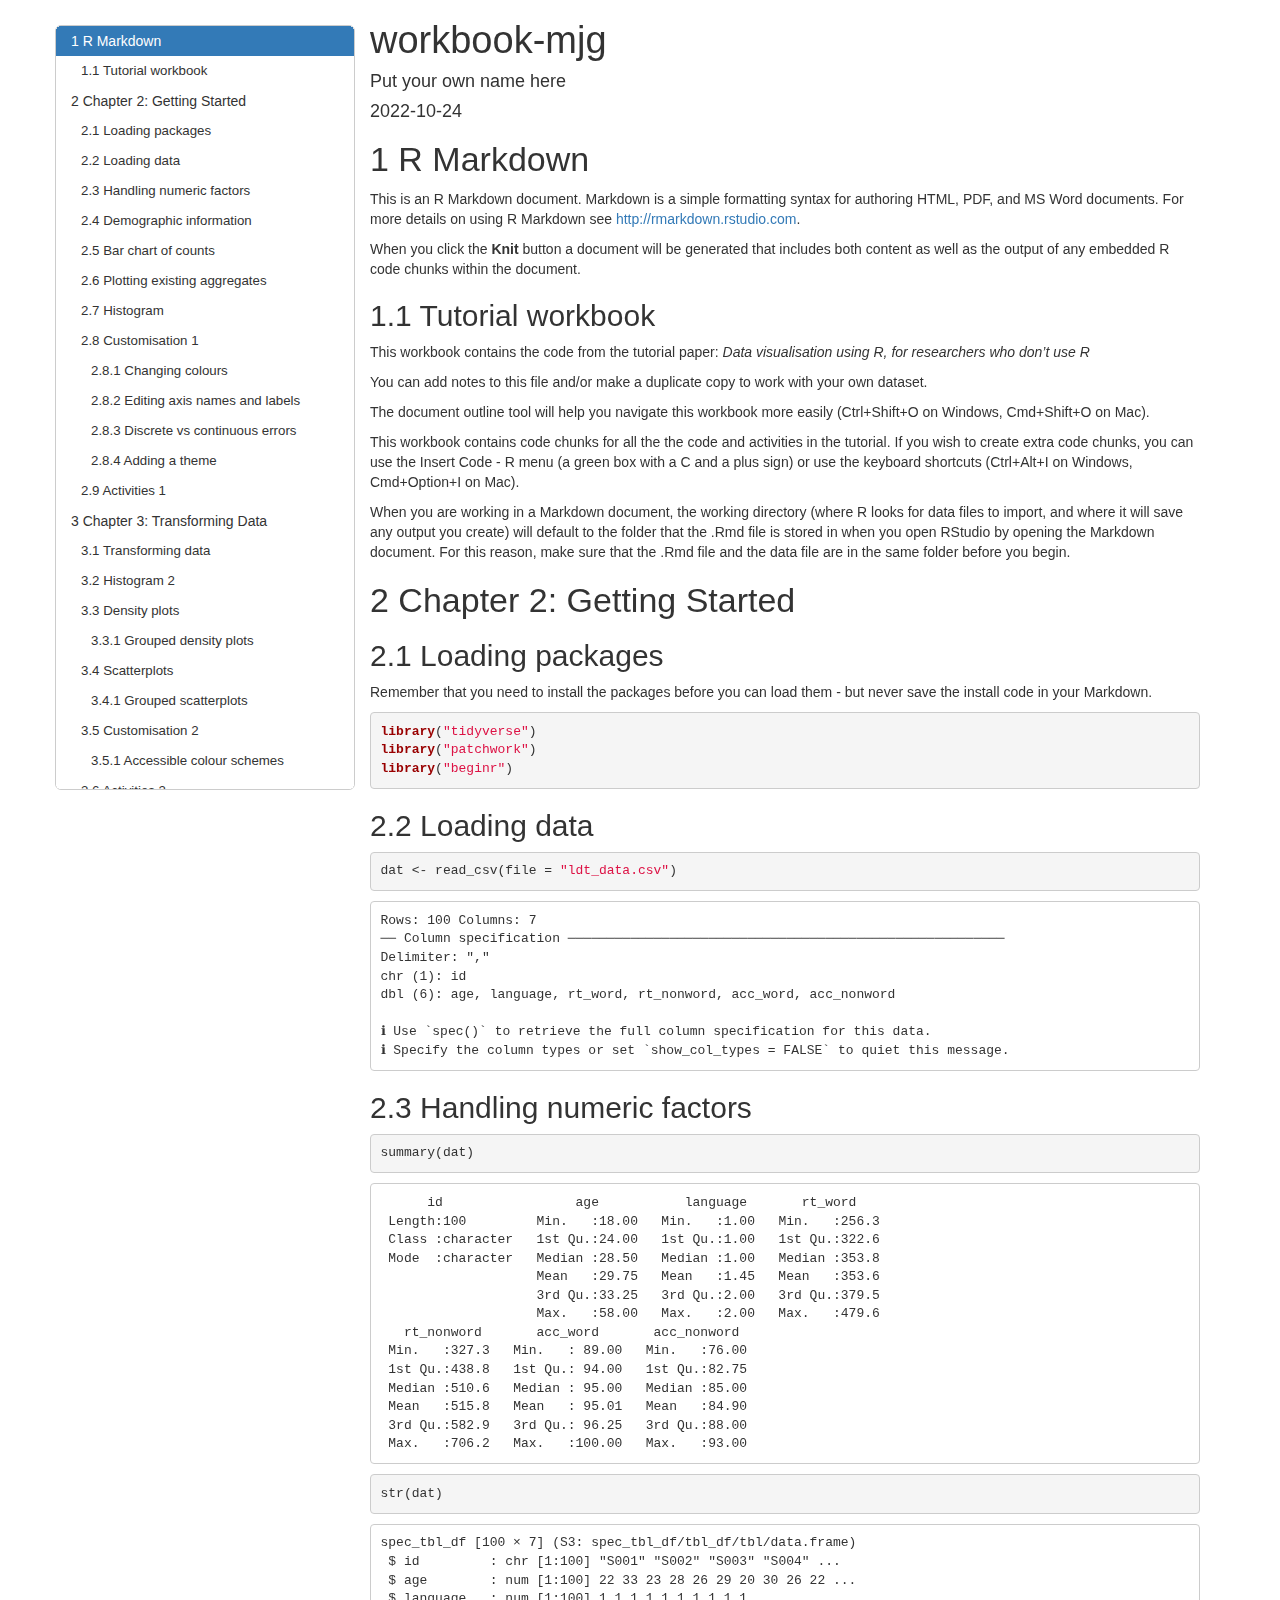
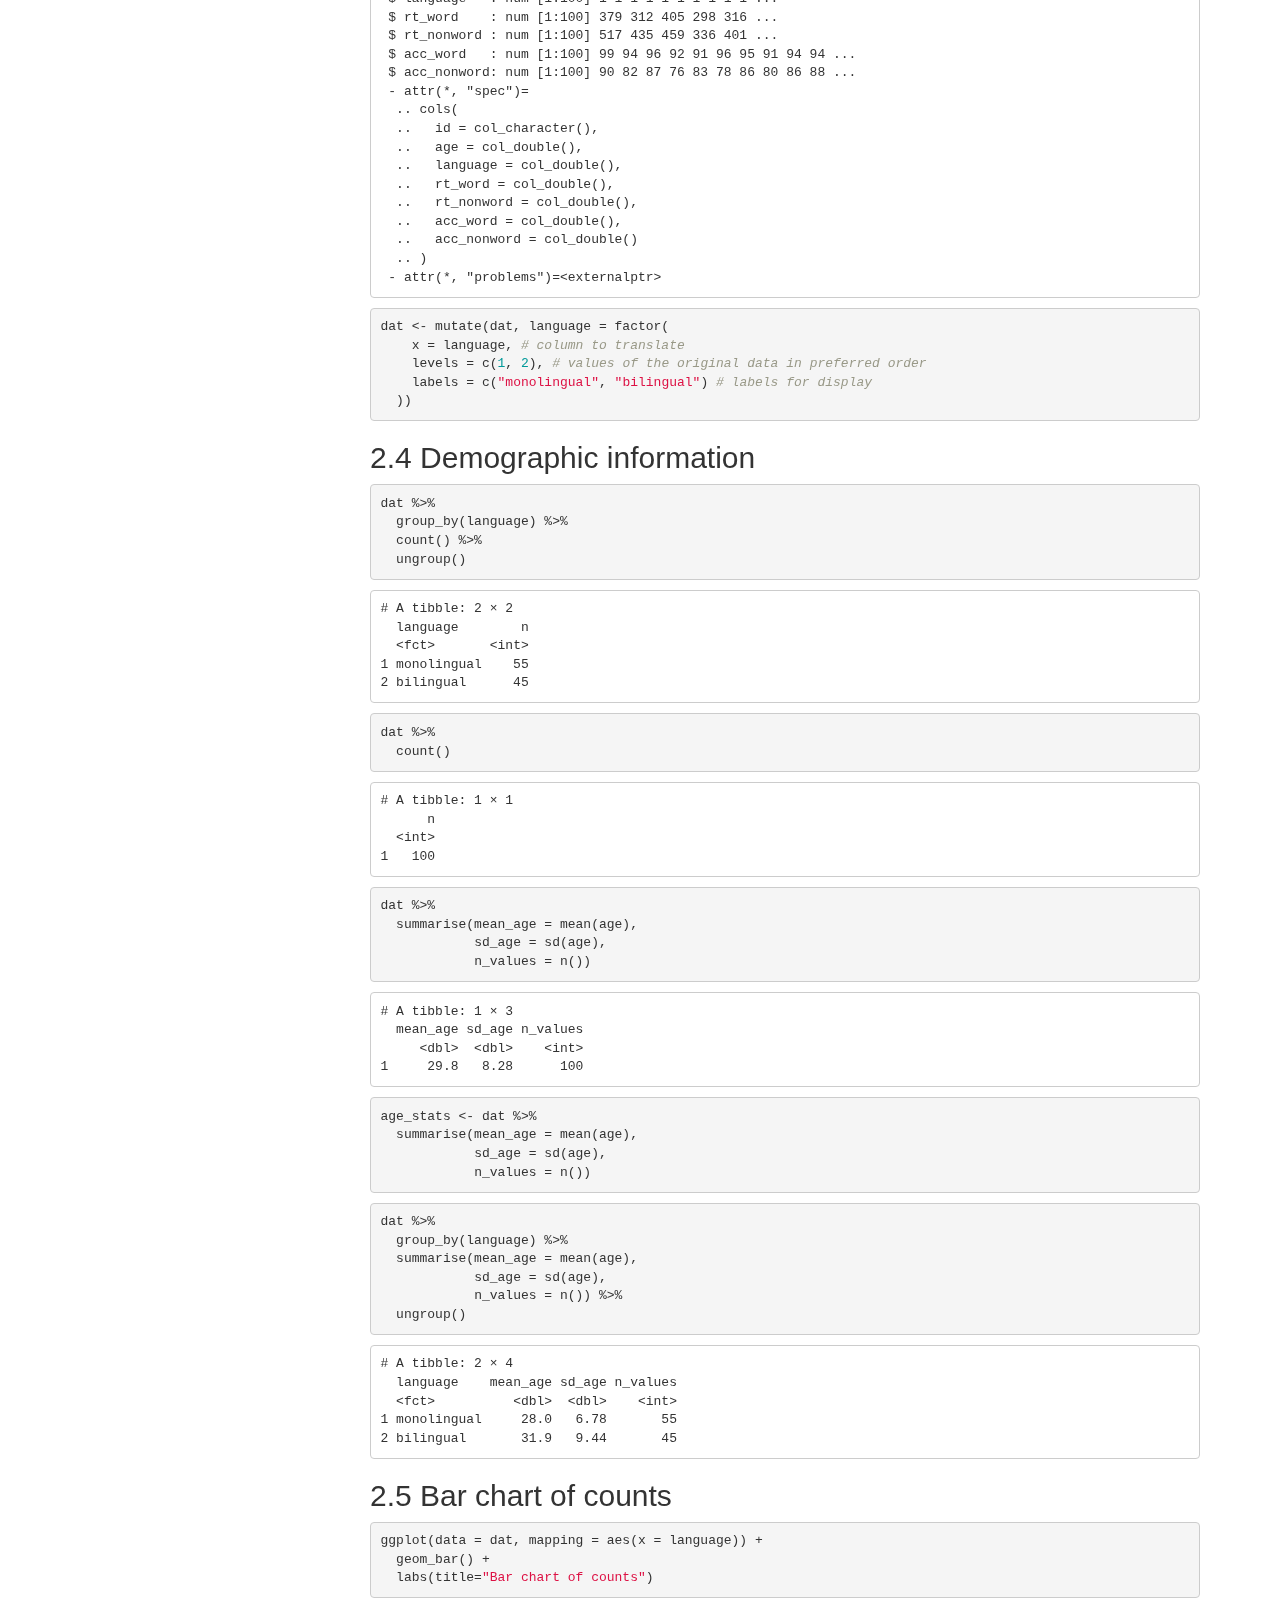
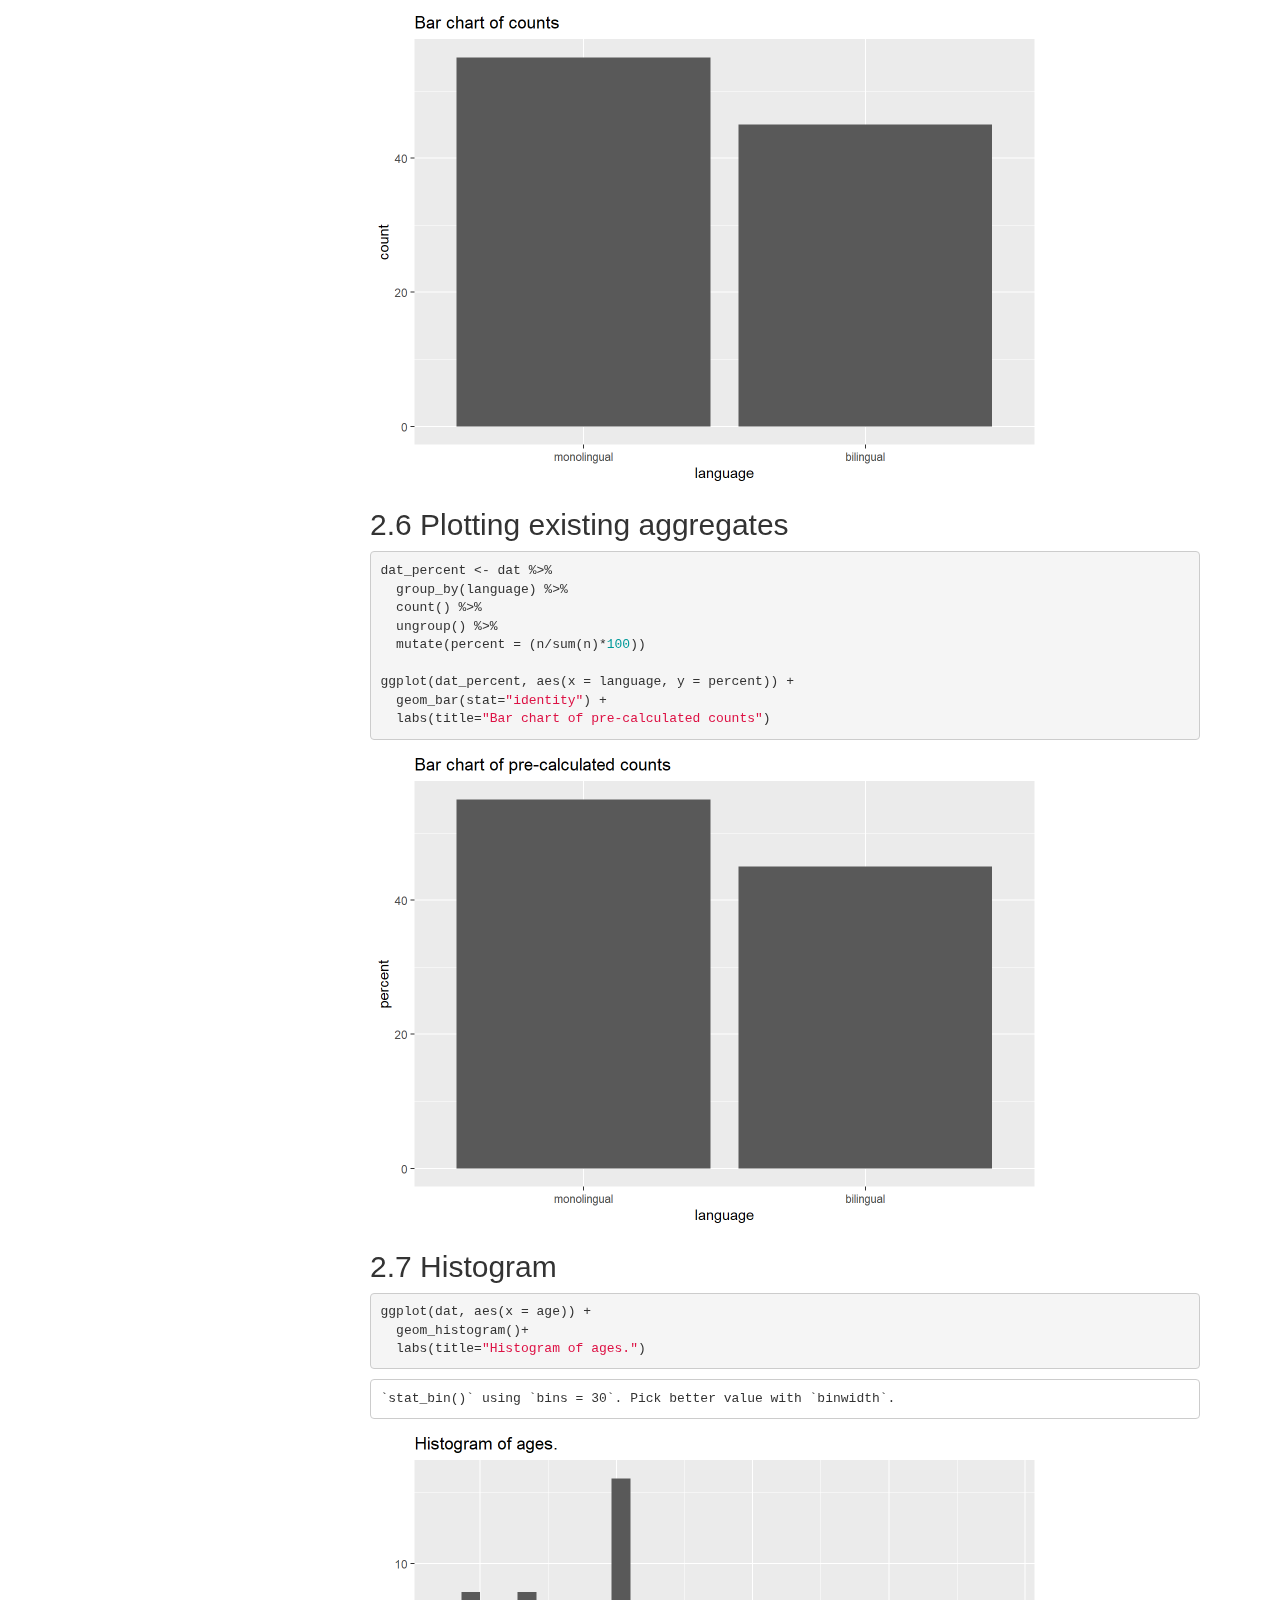
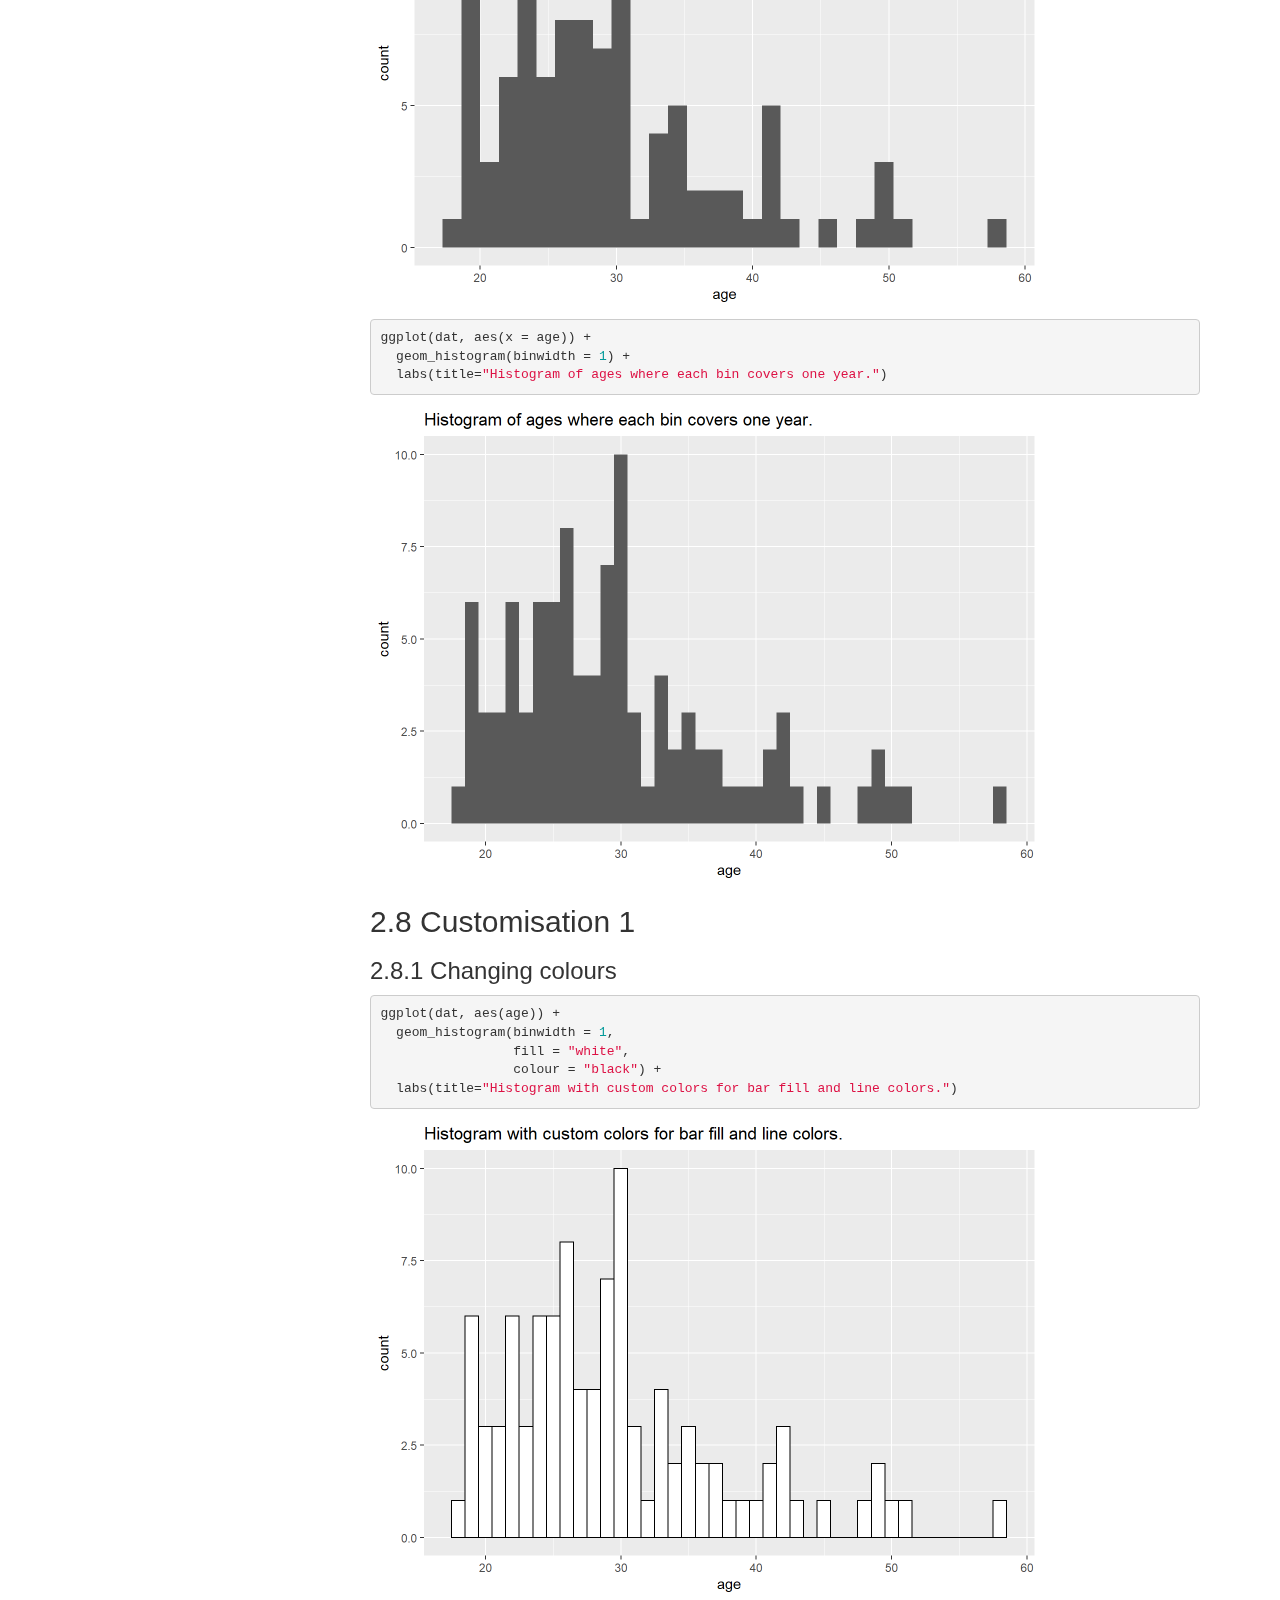
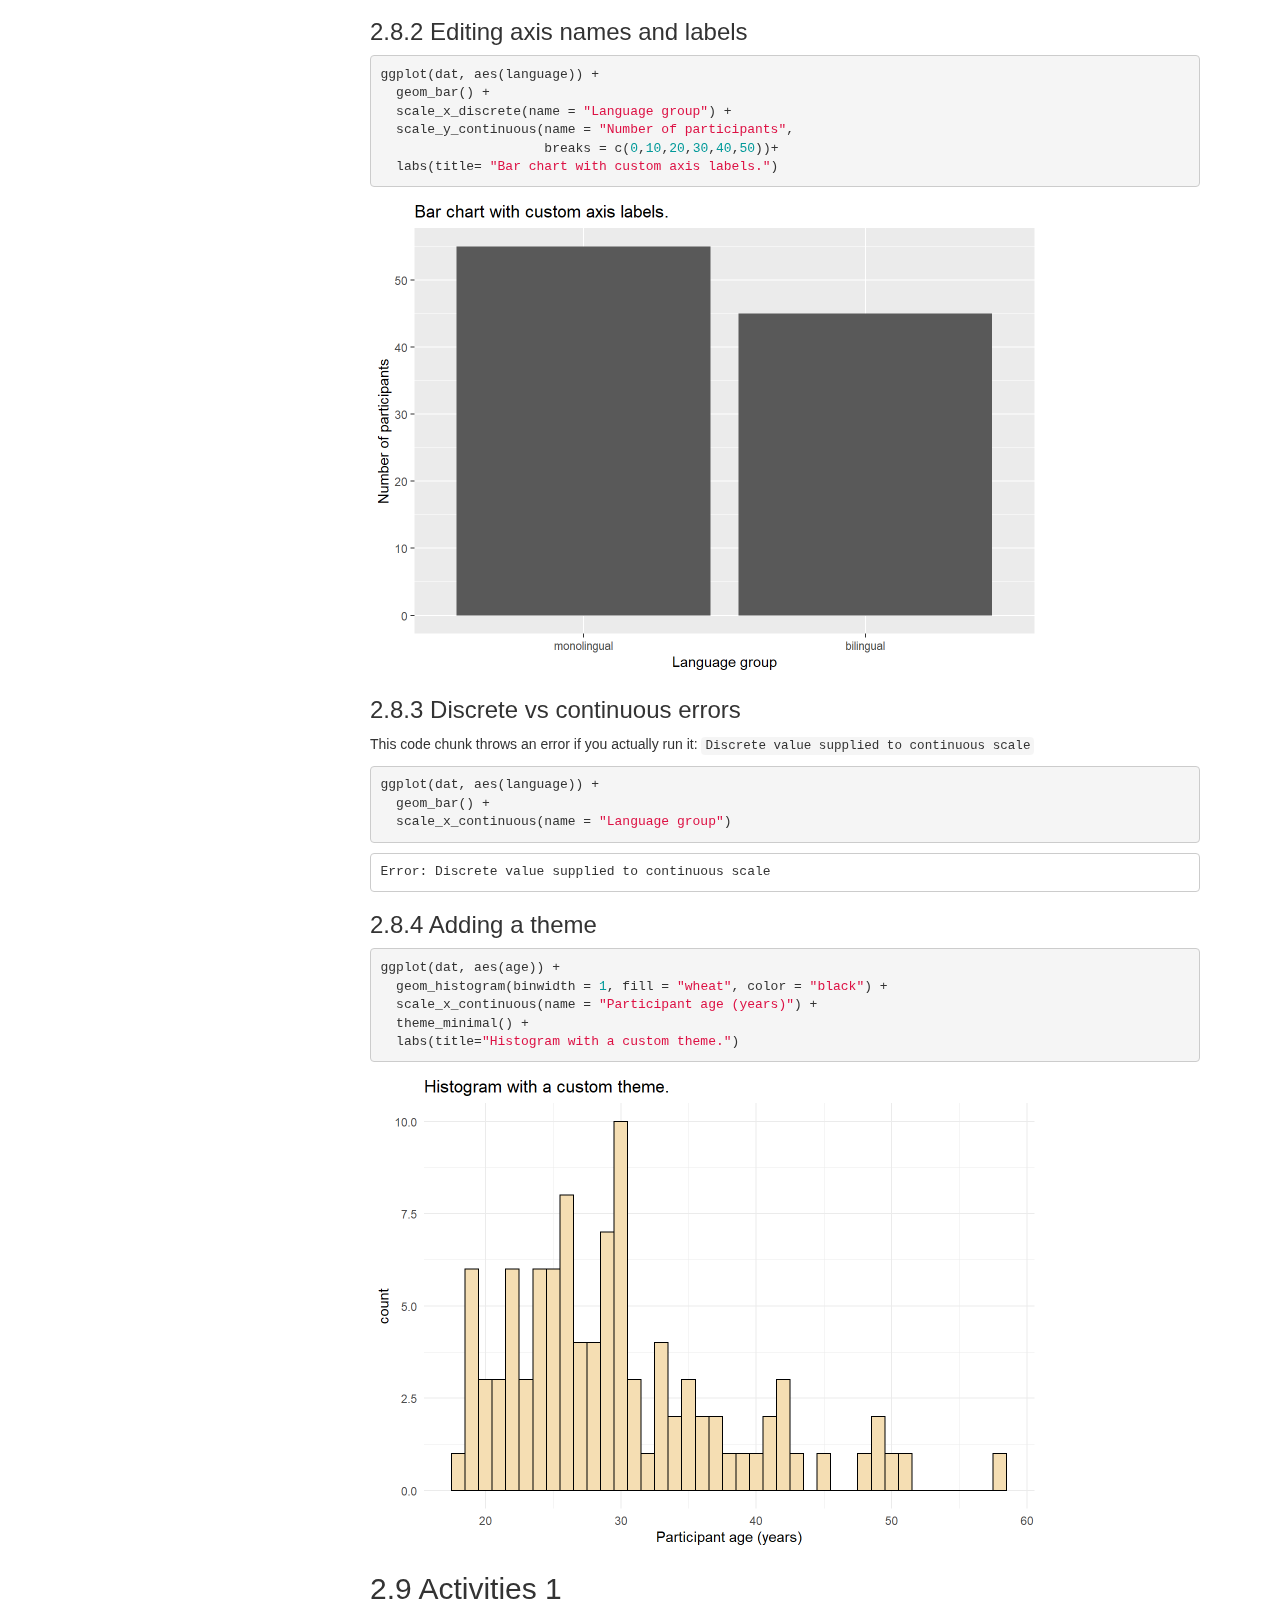
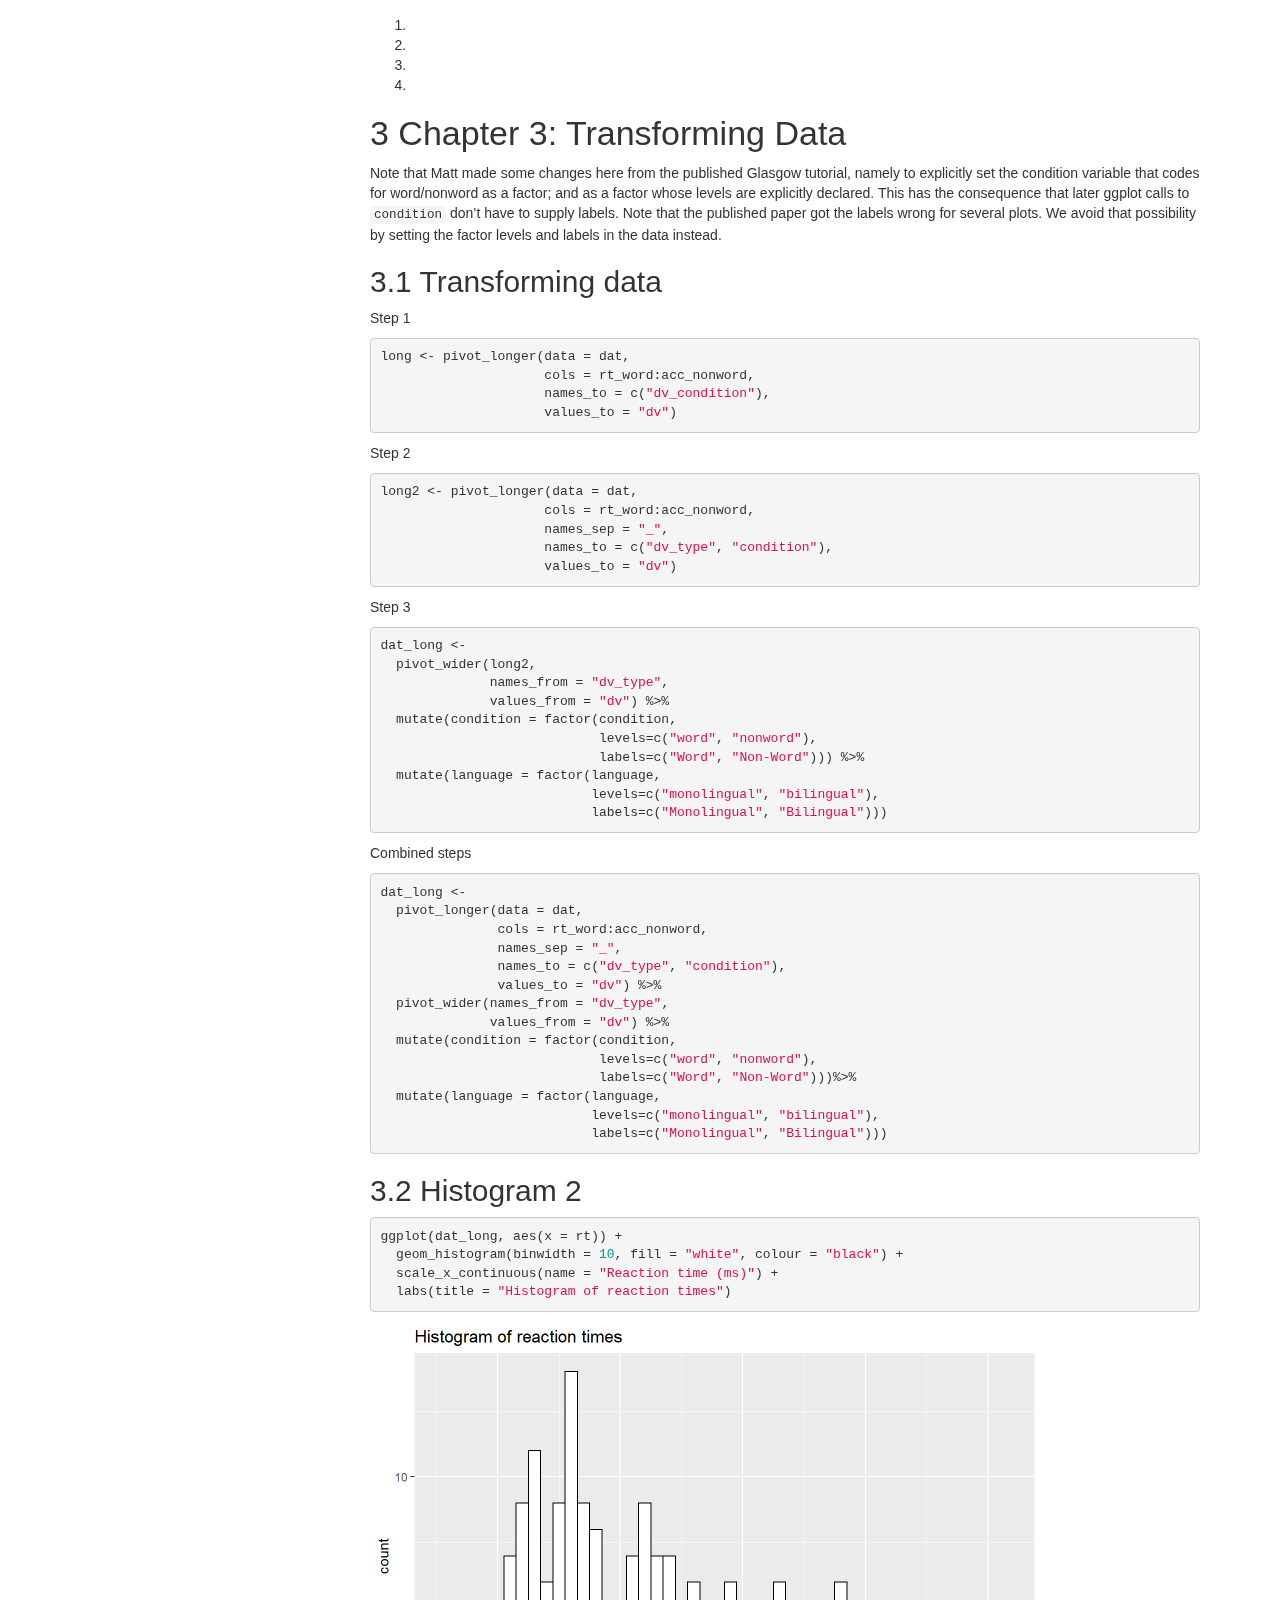
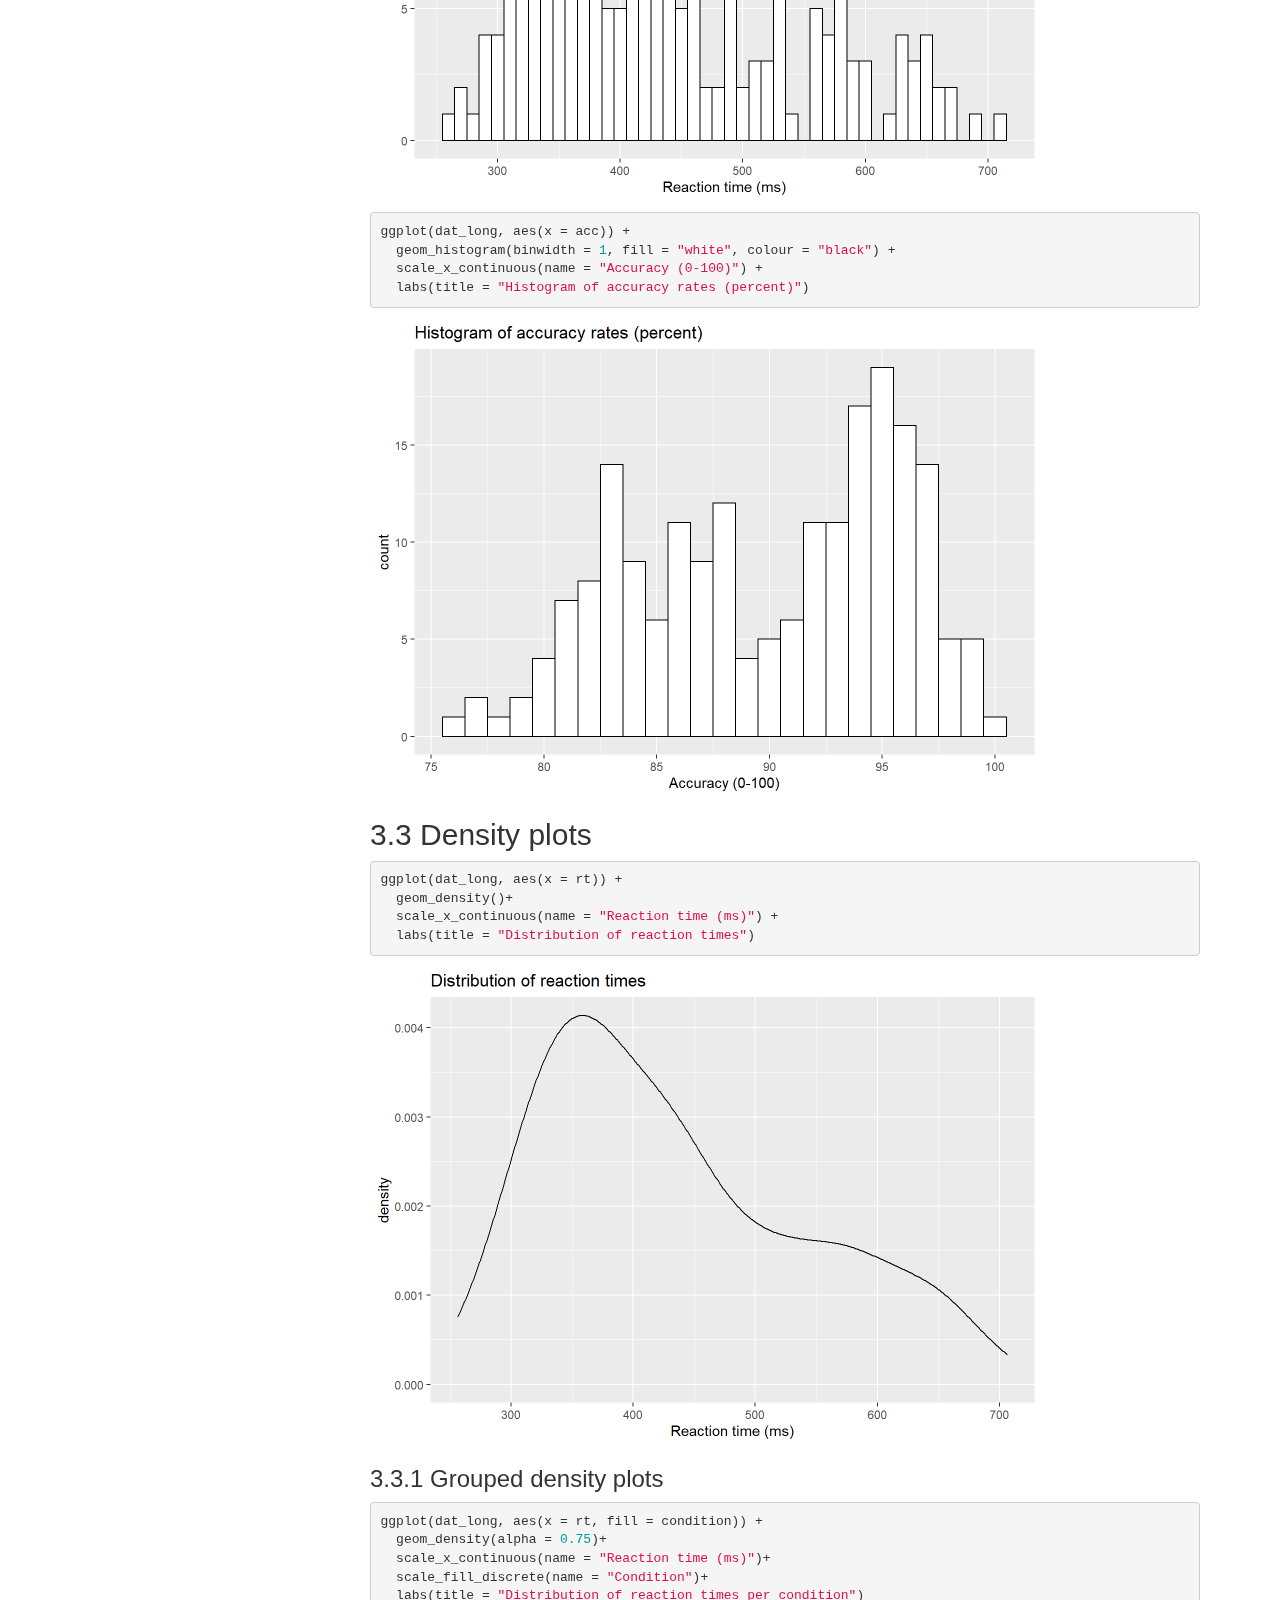
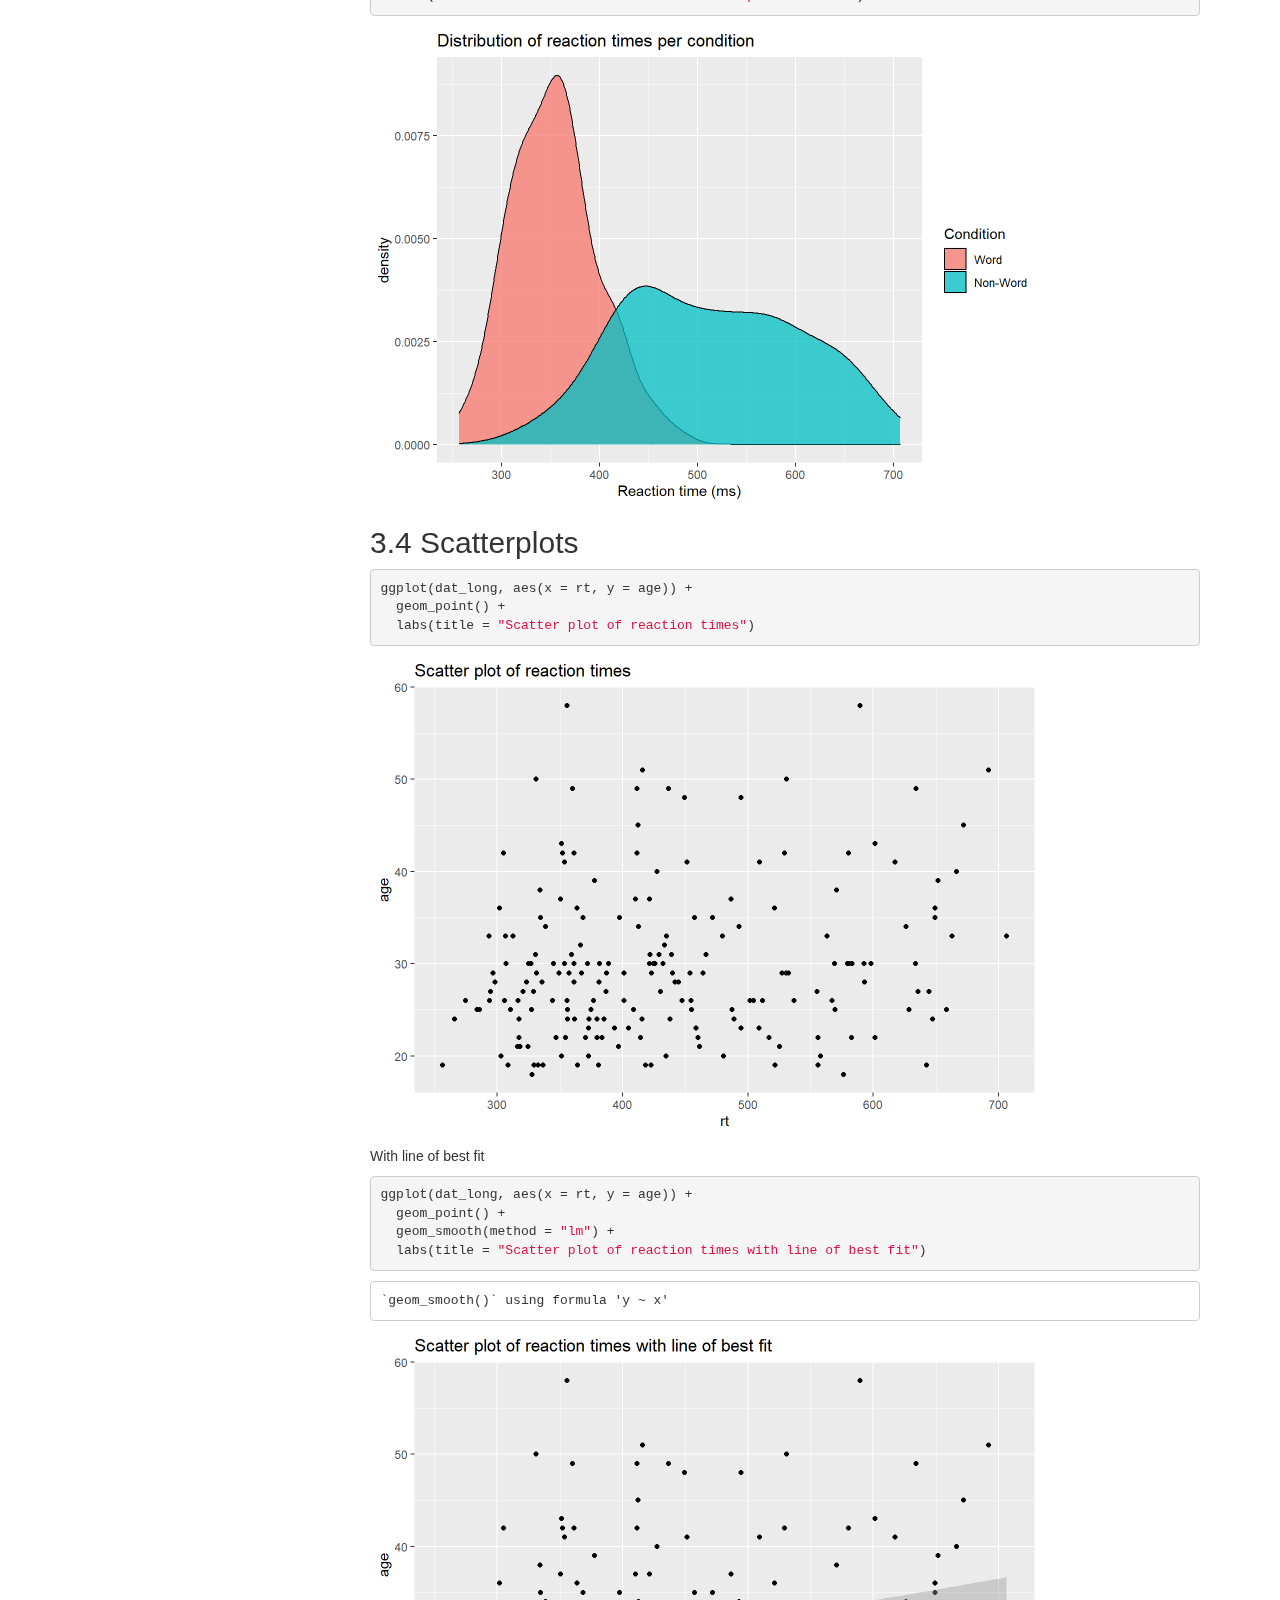
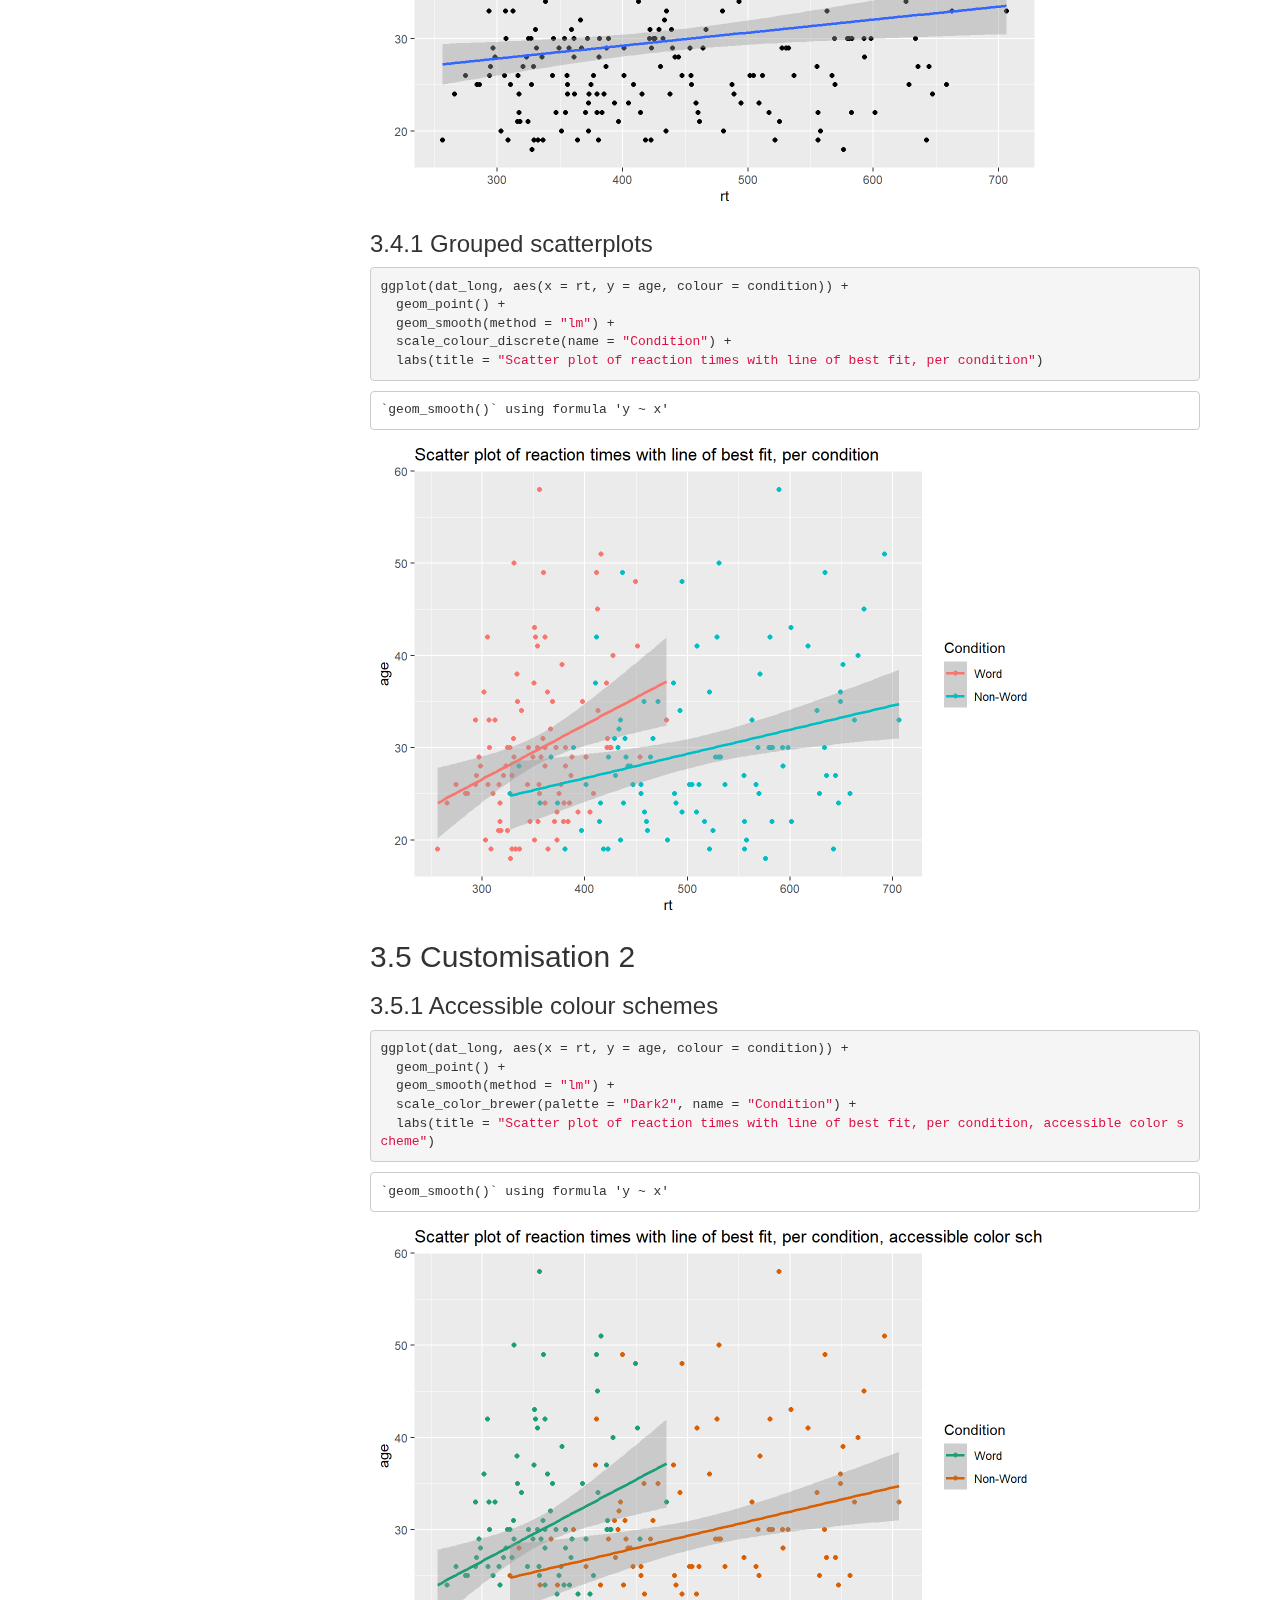
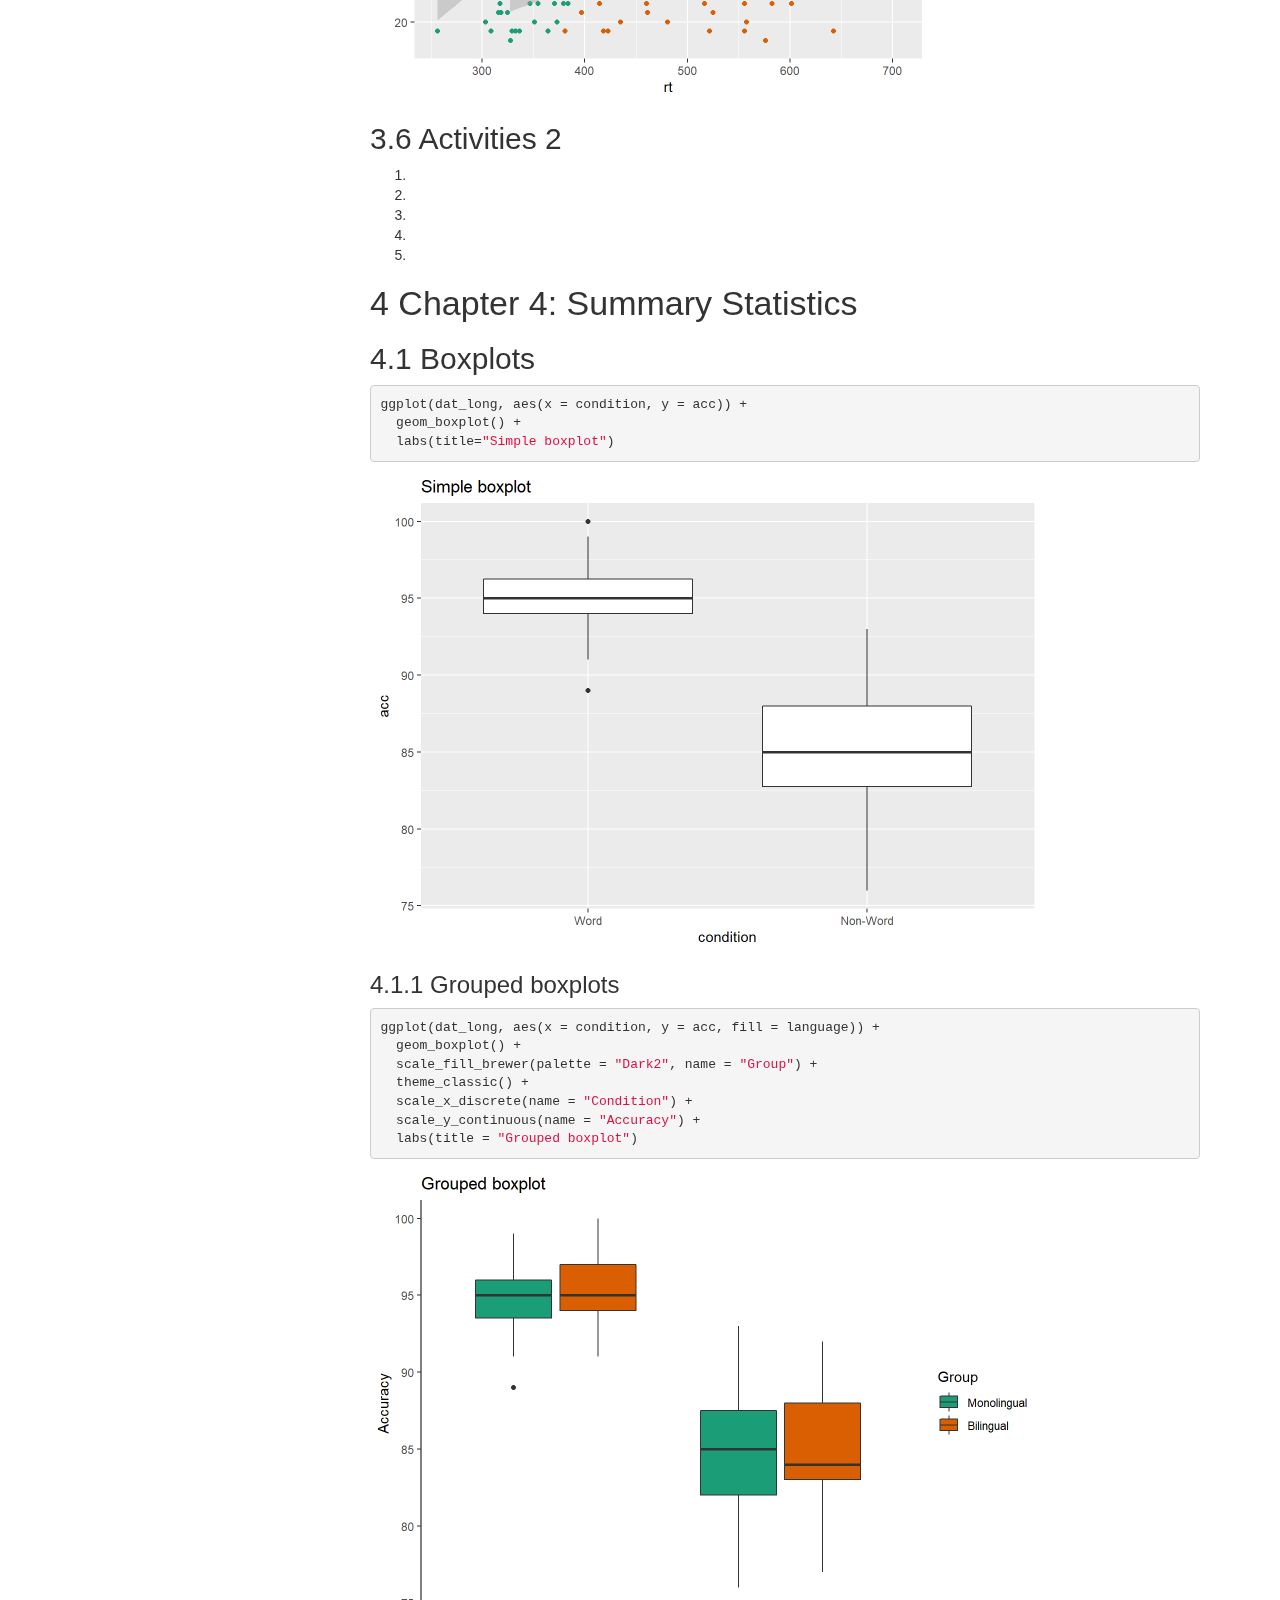
==== workbook-mjg.html @ 159063cc "remove dependency on devtools" ====
<!DOCTYPE html>

<html>

<head>

<meta charset="utf-8" />
<meta name="generator" content="pandoc" />
<meta http-equiv="X-UA-Compatible" content="IE=EDGE" />


<meta name="author" content="Put your own name here" />

<meta name="date" content="2022-10-24" />

<title>workbook-mjg</title>

<script>// Pandoc 2.9 adds attributes on both header and div. We remove the former (to
// be compatible with the behavior of Pandoc < 2.8).
document.addEventListener('DOMContentLoaded', function(e) {
  var hs = document.querySelectorAll("div.section[class*='level'] > :first-child");
  var i, h, a;
  for (i = 0; i < hs.length; i++) {
    h = hs[i];
    if (!/^h[1-6]$/i.test(h.tagName)) continue;  // it should be a header h1-h6
    a = h.attributes;
    while (a.length > 0) h.removeAttribute(a[0].name);
  }
});
</script>
<script>/*! jQuery v3.6.0 | (c) OpenJS Foundation and other contributors | jquery.org/license */
!function(e,t){"use strict";"object"==typeof module&&"object"==typeof module.exports?module.exports=e.document?t(e,!0):function(e){if(!e.document)throw new Error("jQuery requires a window with a document");return t(e)}:t(e)}("undefined"!=typeof window?window:this,function(C,e){"use strict";var t=[],r=Object.getPrototypeOf,s=t.slice,g=t.flat?function(e){return t.flat.call(e)}:function(e){return t.concat.apply([],e)},u=t.push,i=t.indexOf,n={},o=n.toString,v=n.hasOwnProperty,a=v.toString,l=a.call(Object),y={},m=function(e){return"function"==typeof e&&"number"!=typeof e.nodeType&&"function"!=typeof e.item},x=function(e){return null!=e&&e===e.window},E=C.document,c={type:!0,src:!0,nonce:!0,noModule:!0};function b(e,t,n){var r,i,o=(n=n||E).createElement("script");if(o.text=e,t)for(r in c)(i=t[r]||t.getAttribute&&t.getAttribute(r))&&o.setAttribute(r,i);n.head.appendChild(o).parentNode.removeChild(o)}function w(e){return null==e?e+"":"object"==typeof e||"function"==typeof e?n[o.call(e)]||"object":typeof e}var f="3.6.0",S=function(e,t){return new S.fn.init(e,t)};function p(e){var t=!!e&&"length"in e&&e.length,n=w(e);return!m(e)&&!x(e)&&("array"===n||0===t||"number"==typeof t&&0<t&&t-1 in e)}S.fn=S.prototype={jquery:f,constructor:S,length:0,toArray:function(){return s.call(this)},get:function(e){return null==e?s.call(this):e<0?this[e+this.length]:this[e]},pushStack:function(e){var t=S.merge(this.constructor(),e);return t.prevObject=this,t},each:function(e){return S.each(this,e)},map:function(n){return this.pushStack(S.map(this,function(e,t){return n.call(e,t,e)}))},slice:function(){return this.pushStack(s.apply(this,arguments))},first:function(){return this.eq(0)},last:function(){return this.eq(-1)},even:function(){return this.pushStack(S.grep(this,function(e,t){return(t+1)%2}))},odd:function(){return this.pushStack(S.grep(this,function(e,t){return t%2}))},eq:function(e){var t=this.length,n=+e+(e<0?t:0);return this.pushStack(0<=n&&n<t?[this[n]]:[])},end:function(){return this.prevObject||this.constructor()},push:u,sort:t.sort,splice:t.splice},S.extend=S.fn.extend=function(){var e,t,n,r,i,o,a=arguments[0]||{},s=1,u=arguments.length,l=!1;for("boolean"==typeof a&&(l=a,a=arguments[s]||{},s++),"object"==typeof a||m(a)||(a={}),s===u&&(a=this,s--);s<u;s++)if(null!=(e=arguments[s]))for(t in e)r=e[t],"__proto__"!==t&&a!==r&&(l&&r&&(S.isPlainObject(r)||(i=Array.isArray(r)))?(n=a[t],o=i&&!Array.isArray(n)?[]:i||S.isPlainObject(n)?n:{},i=!1,a[t]=S.extend(l,o,r)):void 0!==r&&(a[t]=r));return a},S.extend({expando:"jQuery"+(f+Math.random()).replace(/\D/g,""),isReady:!0,error:function(e){throw new Error(e)},noop:function(){},isPlainObject:function(e){var t,n;return!(!e||"[object Object]"!==o.call(e))&&(!(t=r(e))||"function"==typeof(n=v.call(t,"constructor")&&t.constructor)&&a.call(n)===l)},isEmptyObject:function(e){var t;for(t in e)return!1;return!0},globalEval:function(e,t,n){b(e,{nonce:t&&t.nonce},n)},each:function(e,t){var n,r=0;if(p(e)){for(n=e.length;r<n;r++)if(!1===t.call(e[r],r,e[r]))break}else for(r in e)if(!1===t.call(e[r],r,e[r]))break;return e},makeArray:function(e,t){var n=t||[];return null!=e&&(p(Object(e))?S.merge(n,"string"==typeof e?[e]:e):u.call(n,e)),n},inArray:function(e,t,n){return null==t?-1:i.call(t,e,n)},merge:function(e,t){for(var n=+t.length,r=0,i=e.length;r<n;r++)e[i++]=t[r];return e.length=i,e},grep:function(e,t,n){for(var r=[],i=0,o=e.length,a=!n;i<o;i++)!t(e[i],i)!==a&&r.push(e[i]);return r},map:function(e,t,n){var r,i,o=0,a=[];if(p(e))for(r=e.length;o<r;o++)null!=(i=t(e[o],o,n))&&a.push(i);else for(o in e)null!=(i=t(e[o],o,n))&&a.push(i);return g(a)},guid:1,support:y}),"function"==typeof Symbol&&(S.fn[Symbol.iterator]=t[Symbol.iterator]),S.each("Boolean Number String Function Array Date RegExp Object Error Symbol".split(" "),function(e,t){n["[object "+t+"]"]=t.toLowerCase()});var d=function(n){var e,d,b,o,i,h,f,g,w,u,l,T,C,a,E,v,s,c,y,S="sizzle"+1*new Date,p=n.document,k=0,r=0,m=ue(),x=ue(),A=ue(),N=ue(),j=function(e,t){return e===t&&(l=!0),0},D={}.hasOwnProperty,t=[],q=t.pop,L=t.push,H=t.push,O=t.slice,P=function(e,t){for(var n=0,r=e.length;n<r;n++)if(e[n]===t)return n;return-1},R="checked|selected|async|autofocus|autoplay|controls|defer|disabled|hidden|ismap|loop|multiple|open|readonly|required|scoped",M="[\\x20\\t\\r\\n\\f]",I="(?:\\\\[\\da-fA-F]{1,6}"+M+"?|\\\\[^\\r\\n\\f]|[\\w-]|[^\0-\\x7f])+",W="\\["+M+"*("+I+")(?:"+M+"*([*^$|!~]?=)"+M+"*(?:'((?:\\\\.|[^\\\\'])*)'|\"((?:\\\\.|[^\\\\\"])*)\"|("+I+"))|)"+M+"*\\]",F=":("+I+")(?:\\((('((?:\\\\.|[^\\\\'])*)'|\"((?:\\\\.|[^\\\\\"])*)\")|((?:\\\\.|[^\\\\()[\\]]|"+W+")*)|.*)\\)|)",B=new RegExp(M+"+","g"),$=new RegExp("^"+M+"+|((?:^|[^\\\\])(?:\\\\.)*)"+M+"+$","g"),_=new RegExp("^"+M+"*,"+M+"*"),z=new RegExp("^"+M+"*([>+~]|"+M+")"+M+"*"),U=new RegExp(M+"|>"),X=new RegExp(F),V=new RegExp("^"+I+"$"),G={ID:new RegExp("^#("+I+")"),CLASS:new RegExp("^\\.("+I+")"),TAG:new RegExp("^("+I+"|[*])"),ATTR:new RegExp("^"+W),PSEUDO:new RegExp("^"+F),CHILD:new RegExp("^:(only|first|last|nth|nth-last)-(child|of-type)(?:\\("+M+"*(even|odd|(([+-]|)(\\d*)n|)"+M+"*(?:([+-]|)"+M+"*(\\d+)|))"+M+"*\\)|)","i"),bool:new RegExp("^(?:"+R+")$","i"),needsContext:new RegExp("^"+M+"*[>+~]|:(even|odd|eq|gt|lt|nth|first|last)(?:\\("+M+"*((?:-\\d)?\\d*)"+M+"*\\)|)(?=[^-]|$)","i")},Y=/HTML$/i,Q=/^(?:input|select|textarea|button)$/i,J=/^h\d$/i,K=/^[^{]+\{\s*\[native \w/,Z=/^(?:#([\w-]+)|(\w+)|\.([\w-]+))$/,ee=/[+~]/,te=new RegExp("\\\\[\\da-fA-F]{1,6}"+M+"?|\\\\([^\\r\\n\\f])","g"),ne=function(e,t){var n="0x"+e.slice(1)-65536;return t||(n<0?String.fromCharCode(n+65536):String.fromCharCode(n>>10|55296,1023&n|56320))},re=/([\0-\x1f\x7f]|^-?\d)|^-$|[^\0-\x1f\x7f-\uFFFF\w-]/g,ie=function(e,t){return t?"\0"===e?"\ufffd":e.slice(0,-1)+"\\"+e.charCodeAt(e.length-1).toString(16)+" ":"\\"+e},oe=function(){T()},ae=be(function(e){return!0===e.disabled&&"fieldset"===e.nodeName.toLowerCase()},{dir:"parentNode",next:"legend"});try{H.apply(t=O.call(p.childNodes),p.childNodes),t[p.childNodes.length].nodeType}catch(e){H={apply:t.length?function(e,t){L.apply(e,O.call(t))}:function(e,t){var n=e.length,r=0;while(e[n++]=t[r++]);e.length=n-1}}}function se(t,e,n,r){var i,o,a,s,u,l,c,f=e&&e.ownerDocument,p=e?e.nodeType:9;if(n=n||[],"string"!=typeof t||!t||1!==p&&9!==p&&11!==p)return n;if(!r&&(T(e),e=e||C,E)){if(11!==p&&(u=Z.exec(t)))if(i=u[1]){if(9===p){if(!(a=e.getElementById(i)))return n;if(a.id===i)return n.push(a),n}else if(f&&(a=f.getElementById(i))&&y(e,a)&&a.id===i)return n.push(a),n}else{if(u[2])return H.apply(n,e.getElementsByTagName(t)),n;if((i=u[3])&&d.getElementsByClassName&&e.getElementsByClassName)return H.apply(n,e.getElementsByClassName(i)),n}if(d.qsa&&!N[t+" "]&&(!v||!v.test(t))&&(1!==p||"object"!==e.nodeName.toLowerCase())){if(c=t,f=e,1===p&&(U.test(t)||z.test(t))){(f=ee.test(t)&&ye(e.parentNode)||e)===e&&d.scope||((s=e.getAttribute("id"))?s=s.replace(re,ie):e.setAttribute("id",s=S)),o=(l=h(t)).length;while(o--)l[o]=(s?"#"+s:":scope")+" "+xe(l[o]);c=l.join(",")}try{return H.apply(n,f.querySelectorAll(c)),n}catch(e){N(t,!0)}finally{s===S&&e.removeAttribute("id")}}}return g(t.replace($,"$1"),e,n,r)}function ue(){var r=[];return function e(t,n){return r.push(t+" ")>b.cacheLength&&delete e[r.shift()],e[t+" "]=n}}function le(e){return e[S]=!0,e}function ce(e){var t=C.createElement("fieldset");try{return!!e(t)}catch(e){return!1}finally{t.parentNode&&t.parentNode.removeChild(t),t=null}}function fe(e,t){var n=e.split("|"),r=n.length;while(r--)b.attrHandle[n[r]]=t}function pe(e,t){var n=t&&e,r=n&&1===e.nodeType&&1===t.nodeType&&e.sourceIndex-t.sourceIndex;if(r)return r;if(n)while(n=n.nextSibling)if(n===t)return-1;return e?1:-1}function de(t){return function(e){return"input"===e.nodeName.toLowerCase()&&e.type===t}}function he(n){return function(e){var t=e.nodeName.toLowerCase();return("input"===t||"button"===t)&&e.type===n}}function ge(t){return function(e){return"form"in e?e.parentNode&&!1===e.disabled?"label"in e?"label"in e.parentNode?e.parentNode.disabled===t:e.disabled===t:e.isDisabled===t||e.isDisabled!==!t&&ae(e)===t:e.disabled===t:"label"in e&&e.disabled===t}}function ve(a){return le(function(o){return o=+o,le(function(e,t){var n,r=a([],e.length,o),i=r.length;while(i--)e[n=r[i]]&&(e[n]=!(t[n]=e[n]))})})}function ye(e){return e&&"undefined"!=typeof e.getElementsByTagName&&e}for(e in d=se.support={},i=se.isXML=function(e){var t=e&&e.namespaceURI,n=e&&(e.ownerDocument||e).documentElement;return!Y.test(t||n&&n.nodeName||"HTML")},T=se.setDocument=function(e){var t,n,r=e?e.ownerDocument||e:p;return r!=C&&9===r.nodeType&&r.documentElement&&(a=(C=r).documentElement,E=!i(C),p!=C&&(n=C.defaultView)&&n.top!==n&&(n.addEventListener?n.addEventListener("unload",oe,!1):n.attachEvent&&n.attachEvent("onunload",oe)),d.scope=ce(function(e){return a.appendChild(e).appendChild(C.createElement("div")),"undefined"!=typeof e.querySelectorAll&&!e.querySelectorAll(":scope fieldset div").length}),d.attributes=ce(function(e){return e.className="i",!e.getAttribute("className")}),d.getElementsByTagName=ce(function(e){return e.appendChild(C.createComment("")),!e.getElementsByTagName("*").length}),d.getElementsByClassName=K.test(C.getElementsByClassName),d.getById=ce(function(e){return a.appendChild(e).id=S,!C.getElementsByName||!C.getElementsByName(S).length}),d.getById?(b.filter.ID=function(e){var t=e.replace(te,ne);return function(e){return e.getAttribute("id")===t}},b.find.ID=function(e,t){if("undefined"!=typeof t.getElementById&&E){var n=t.getElementById(e);return n?[n]:[]}}):(b.filter.ID=function(e){var n=e.replace(te,ne);return function(e){var t="undefined"!=typeof e.getAttributeNode&&e.getAttributeNode("id");return t&&t.value===n}},b.find.ID=function(e,t){if("undefined"!=typeof t.getElementById&&E){var n,r,i,o=t.getElementById(e);if(o){if((n=o.getAttributeNode("id"))&&n.value===e)return[o];i=t.getElementsByName(e),r=0;while(o=i[r++])if((n=o.getAttributeNode("id"))&&n.value===e)return[o]}return[]}}),b.find.TAG=d.getElementsByTagName?function(e,t){return"undefined"!=typeof t.getElementsByTagName?t.getElementsByTagName(e):d.qsa?t.querySelectorAll(e):void 0}:function(e,t){var n,r=[],i=0,o=t.getElementsByTagName(e);if("*"===e){while(n=o[i++])1===n.nodeType&&r.push(n);return r}return o},b.find.CLASS=d.getElementsByClassName&&function(e,t){if("undefined"!=typeof t.getElementsByClassName&&E)return t.getElementsByClassName(e)},s=[],v=[],(d.qsa=K.test(C.querySelectorAll))&&(ce(function(e){var t;a.appendChild(e).innerHTML="<a id='"+S+"'></a><select id='"+S+"-\r\\' msallowcapture=''><option selected=''></option></select>",e.querySelectorAll("[msallowcapture^='']").length&&v.push("[*^$]="+M+"*(?:''|\"\")"),e.querySelectorAll("[selected]").length||v.push("\\["+M+"*(?:value|"+R+")"),e.querySelectorAll("[id~="+S+"-]").length||v.push("~="),(t=C.createElement("input")).setAttribute("name",""),e.appendChild(t),e.querySelectorAll("[name='']").length||v.push("\\["+M+"*name"+M+"*="+M+"*(?:''|\"\")"),e.querySelectorAll(":checked").length||v.push(":checked"),e.querySelectorAll("a#"+S+"+*").length||v.push(".#.+[+~]"),e.querySelectorAll("\\\f"),v.push("[\\r\\n\\f]")}),ce(function(e){e.innerHTML="<a href='' disabled='disabled'></a><select disabled='disabled'><option/></select>";var t=C.createElement("input");t.setAttribute("type","hidden"),e.appendChild(t).setAttribute("name","D"),e.querySelectorAll("[name=d]").length&&v.push("name"+M+"*[*^$|!~]?="),2!==e.querySelectorAll(":enabled").length&&v.push(":enabled",":disabled"),a.appendChild(e).disabled=!0,2!==e.querySelectorAll(":disabled").length&&v.push(":enabled",":disabled"),e.querySelectorAll("*,:x"),v.push(",.*:")})),(d.matchesSelector=K.test(c=a.matches||a.webkitMatchesSelector||a.mozMatchesSelector||a.oMatchesSelector||a.msMatchesSelector))&&ce(function(e){d.disconnectedMatch=c.call(e,"*"),c.call(e,"[s!='']:x"),s.push("!=",F)}),v=v.length&&new RegExp(v.join("|")),s=s.length&&new RegExp(s.join("|")),t=K.test(a.compareDocumentPosition),y=t||K.test(a.contains)?function(e,t){var n=9===e.nodeType?e.documentElement:e,r=t&&t.parentNode;return e===r||!(!r||1!==r.nodeType||!(n.contains?n.contains(r):e.compareDocumentPosition&&16&e.compareDocumentPosition(r)))}:function(e,t){if(t)while(t=t.parentNode)if(t===e)return!0;return!1},j=t?function(e,t){if(e===t)return l=!0,0;var n=!e.compareDocumentPosition-!t.compareDocumentPosition;return n||(1&(n=(e.ownerDocument||e)==(t.ownerDocument||t)?e.compareDocumentPosition(t):1)||!d.sortDetached&&t.compareDocumentPosition(e)===n?e==C||e.ownerDocument==p&&y(p,e)?-1:t==C||t.ownerDocument==p&&y(p,t)?1:u?P(u,e)-P(u,t):0:4&n?-1:1)}:function(e,t){if(e===t)return l=!0,0;var n,r=0,i=e.parentNode,o=t.parentNode,a=[e],s=[t];if(!i||!o)return e==C?-1:t==C?1:i?-1:o?1:u?P(u,e)-P(u,t):0;if(i===o)return pe(e,t);n=e;while(n=n.parentNode)a.unshift(n);n=t;while(n=n.parentNode)s.unshift(n);while(a[r]===s[r])r++;return r?pe(a[r],s[r]):a[r]==p?-1:s[r]==p?1:0}),C},se.matches=function(e,t){return se(e,null,null,t)},se.matchesSelector=function(e,t){if(T(e),d.matchesSelector&&E&&!N[t+" "]&&(!s||!s.test(t))&&(!v||!v.test(t)))try{var n=c.call(e,t);if(n||d.disconnectedMatch||e.document&&11!==e.document.nodeType)return n}catch(e){N(t,!0)}return 0<se(t,C,null,[e]).length},se.contains=function(e,t){return(e.ownerDocument||e)!=C&&T(e),y(e,t)},se.attr=function(e,t){(e.ownerDocument||e)!=C&&T(e);var n=b.attrHandle[t.toLowerCase()],r=n&&D.call(b.attrHandle,t.toLowerCase())?n(e,t,!E):void 0;return void 0!==r?r:d.attributes||!E?e.getAttribute(t):(r=e.getAttributeNode(t))&&r.specified?r.value:null},se.escape=function(e){return(e+"").replace(re,ie)},se.error=function(e){throw new Error("Syntax error, unrecognized expression: "+e)},se.uniqueSort=function(e){var t,n=[],r=0,i=0;if(l=!d.detectDuplicates,u=!d.sortStable&&e.slice(0),e.sort(j),l){while(t=e[i++])t===e[i]&&(r=n.push(i));while(r--)e.splice(n[r],1)}return u=null,e},o=se.getText=function(e){var t,n="",r=0,i=e.nodeType;if(i){if(1===i||9===i||11===i){if("string"==typeof e.textContent)return e.textContent;for(e=e.firstChild;e;e=e.nextSibling)n+=o(e)}else if(3===i||4===i)return e.nodeValue}else while(t=e[r++])n+=o(t);return n},(b=se.selectors={cacheLength:50,createPseudo:le,match:G,attrHandle:{},find:{},relative:{">":{dir:"parentNode",first:!0}," ":{dir:"parentNode"},"+":{dir:"previousSibling",first:!0},"~":{dir:"previousSibling"}},preFilter:{ATTR:function(e){return e[1]=e[1].replace(te,ne),e[3]=(e[3]||e[4]||e[5]||"").replace(te,ne),"~="===e[2]&&(e[3]=" "+e[3]+" "),e.slice(0,4)},CHILD:function(e){return e[1]=e[1].toLowerCase(),"nth"===e[1].slice(0,3)?(e[3]||se.error(e[0]),e[4]=+(e[4]?e[5]+(e[6]||1):2*("even"===e[3]||"odd"===e[3])),e[5]=+(e[7]+e[8]||"odd"===e[3])):e[3]&&se.error(e[0]),e},PSEUDO:function(e){var t,n=!e[6]&&e[2];return G.CHILD.test(e[0])?null:(e[3]?e[2]=e[4]||e[5]||"":n&&X.test(n)&&(t=h(n,!0))&&(t=n.indexOf(")",n.length-t)-n.length)&&(e[0]=e[0].slice(0,t),e[2]=n.slice(0,t)),e.slice(0,3))}},filter:{TAG:function(e){var t=e.replace(te,ne).toLowerCase();return"*"===e?function(){return!0}:function(e){return e.nodeName&&e.nodeName.toLowerCase()===t}},CLASS:function(e){var t=m[e+" "];return t||(t=new RegExp("(^|"+M+")"+e+"("+M+"|$)"))&&m(e,function(e){return t.test("string"==typeof e.className&&e.className||"undefined"!=typeof e.getAttribute&&e.getAttribute("class")||"")})},ATTR:function(n,r,i){return function(e){var t=se.attr(e,n);return null==t?"!="===r:!r||(t+="","="===r?t===i:"!="===r?t!==i:"^="===r?i&&0===t.indexOf(i):"*="===r?i&&-1<t.indexOf(i):"$="===r?i&&t.slice(-i.length)===i:"~="===r?-1<(" "+t.replace(B," ")+" ").indexOf(i):"|="===r&&(t===i||t.slice(0,i.length+1)===i+"-"))}},CHILD:function(h,e,t,g,v){var y="nth"!==h.slice(0,3),m="last"!==h.slice(-4),x="of-type"===e;return 1===g&&0===v?function(e){return!!e.parentNode}:function(e,t,n){var r,i,o,a,s,u,l=y!==m?"nextSibling":"previousSibling",c=e.parentNode,f=x&&e.nodeName.toLowerCase(),p=!n&&!x,d=!1;if(c){if(y){while(l){a=e;while(a=a[l])if(x?a.nodeName.toLowerCase()===f:1===a.nodeType)return!1;u=l="only"===h&&!u&&"nextSibling"}return!0}if(u=[m?c.firstChild:c.lastChild],m&&p){d=(s=(r=(i=(o=(a=c)[S]||(a[S]={}))[a.uniqueID]||(o[a.uniqueID]={}))[h]||[])[0]===k&&r[1])&&r[2],a=s&&c.childNodes[s];while(a=++s&&a&&a[l]||(d=s=0)||u.pop())if(1===a.nodeType&&++d&&a===e){i[h]=[k,s,d];break}}else if(p&&(d=s=(r=(i=(o=(a=e)[S]||(a[S]={}))[a.uniqueID]||(o[a.uniqueID]={}))[h]||[])[0]===k&&r[1]),!1===d)while(a=++s&&a&&a[l]||(d=s=0)||u.pop())if((x?a.nodeName.toLowerCase()===f:1===a.nodeType)&&++d&&(p&&((i=(o=a[S]||(a[S]={}))[a.uniqueID]||(o[a.uniqueID]={}))[h]=[k,d]),a===e))break;return(d-=v)===g||d%g==0&&0<=d/g}}},PSEUDO:function(e,o){var t,a=b.pseudos[e]||b.setFilters[e.toLowerCase()]||se.error("unsupported pseudo: "+e);return a[S]?a(o):1<a.length?(t=[e,e,"",o],b.setFilters.hasOwnProperty(e.toLowerCase())?le(function(e,t){var n,r=a(e,o),i=r.length;while(i--)e[n=P(e,r[i])]=!(t[n]=r[i])}):function(e){return a(e,0,t)}):a}},pseudos:{not:le(function(e){var r=[],i=[],s=f(e.replace($,"$1"));return s[S]?le(function(e,t,n,r){var i,o=s(e,null,r,[]),a=e.length;while(a--)(i=o[a])&&(e[a]=!(t[a]=i))}):function(e,t,n){return r[0]=e,s(r,null,n,i),r[0]=null,!i.pop()}}),has:le(function(t){return function(e){return 0<se(t,e).length}}),contains:le(function(t){return t=t.replace(te,ne),function(e){return-1<(e.textContent||o(e)).indexOf(t)}}),lang:le(function(n){return V.test(n||"")||se.error("unsupported lang: "+n),n=n.replace(te,ne).toLowerCase(),function(e){var t;do{if(t=E?e.lang:e.getAttribute("xml:lang")||e.getAttribute("lang"))return(t=t.toLowerCase())===n||0===t.indexOf(n+"-")}while((e=e.parentNode)&&1===e.nodeType);return!1}}),target:function(e){var t=n.location&&n.location.hash;return t&&t.slice(1)===e.id},root:function(e){return e===a},focus:function(e){return e===C.activeElement&&(!C.hasFocus||C.hasFocus())&&!!(e.type||e.href||~e.tabIndex)},enabled:ge(!1),disabled:ge(!0),checked:function(e){var t=e.nodeName.toLowerCase();return"input"===t&&!!e.checked||"option"===t&&!!e.selected},selected:function(e){return e.parentNode&&e.parentNode.selectedIndex,!0===e.selected},empty:function(e){for(e=e.firstChild;e;e=e.nextSibling)if(e.nodeType<6)return!1;return!0},parent:function(e){return!b.pseudos.empty(e)},header:function(e){return J.test(e.nodeName)},input:function(e){return Q.test(e.nodeName)},button:function(e){var t=e.nodeName.toLowerCase();return"input"===t&&"button"===e.type||"button"===t},text:function(e){var t;return"input"===e.nodeName.toLowerCase()&&"text"===e.type&&(null==(t=e.getAttribute("type"))||"text"===t.toLowerCase())},first:ve(function(){return[0]}),last:ve(function(e,t){return[t-1]}),eq:ve(function(e,t,n){return[n<0?n+t:n]}),even:ve(function(e,t){for(var n=0;n<t;n+=2)e.push(n);return e}),odd:ve(function(e,t){for(var n=1;n<t;n+=2)e.push(n);return e}),lt:ve(function(e,t,n){for(var r=n<0?n+t:t<n?t:n;0<=--r;)e.push(r);return e}),gt:ve(function(e,t,n){for(var r=n<0?n+t:n;++r<t;)e.push(r);return e})}}).pseudos.nth=b.pseudos.eq,{radio:!0,checkbox:!0,file:!0,password:!0,image:!0})b.pseudos[e]=de(e);for(e in{submit:!0,reset:!0})b.pseudos[e]=he(e);function me(){}function xe(e){for(var t=0,n=e.length,r="";t<n;t++)r+=e[t].value;return r}function be(s,e,t){var u=e.dir,l=e.next,c=l||u,f=t&&"parentNode"===c,p=r++;return e.first?function(e,t,n){while(e=e[u])if(1===e.nodeType||f)return s(e,t,n);return!1}:function(e,t,n){var r,i,o,a=[k,p];if(n){while(e=e[u])if((1===e.nodeType||f)&&s(e,t,n))return!0}else while(e=e[u])if(1===e.nodeType||f)if(i=(o=e[S]||(e[S]={}))[e.uniqueID]||(o[e.uniqueID]={}),l&&l===e.nodeName.toLowerCase())e=e[u]||e;else{if((r=i[c])&&r[0]===k&&r[1]===p)return a[2]=r[2];if((i[c]=a)[2]=s(e,t,n))return!0}return!1}}function we(i){return 1<i.length?function(e,t,n){var r=i.length;while(r--)if(!i[r](e,t,n))return!1;return!0}:i[0]}function Te(e,t,n,r,i){for(var o,a=[],s=0,u=e.length,l=null!=t;s<u;s++)(o=e[s])&&(n&&!n(o,r,i)||(a.push(o),l&&t.push(s)));return a}function Ce(d,h,g,v,y,e){return v&&!v[S]&&(v=Ce(v)),y&&!y[S]&&(y=Ce(y,e)),le(function(e,t,n,r){var i,o,a,s=[],u=[],l=t.length,c=e||function(e,t,n){for(var r=0,i=t.length;r<i;r++)se(e,t[r],n);return n}(h||"*",n.nodeType?[n]:n,[]),f=!d||!e&&h?c:Te(c,s,d,n,r),p=g?y||(e?d:l||v)?[]:t:f;if(g&&g(f,p,n,r),v){i=Te(p,u),v(i,[],n,r),o=i.length;while(o--)(a=i[o])&&(p[u[o]]=!(f[u[o]]=a))}if(e){if(y||d){if(y){i=[],o=p.length;while(o--)(a=p[o])&&i.push(f[o]=a);y(null,p=[],i,r)}o=p.length;while(o--)(a=p[o])&&-1<(i=y?P(e,a):s[o])&&(e[i]=!(t[i]=a))}}else p=Te(p===t?p.splice(l,p.length):p),y?y(null,t,p,r):H.apply(t,p)})}function Ee(e){for(var i,t,n,r=e.length,o=b.relative[e[0].type],a=o||b.relative[" "],s=o?1:0,u=be(function(e){return e===i},a,!0),l=be(function(e){return-1<P(i,e)},a,!0),c=[function(e,t,n){var r=!o&&(n||t!==w)||((i=t).nodeType?u(e,t,n):l(e,t,n));return i=null,r}];s<r;s++)if(t=b.relative[e[s].type])c=[be(we(c),t)];else{if((t=b.filter[e[s].type].apply(null,e[s].matches))[S]){for(n=++s;n<r;n++)if(b.relative[e[n].type])break;return Ce(1<s&&we(c),1<s&&xe(e.slice(0,s-1).concat({value:" "===e[s-2].type?"*":""})).replace($,"$1"),t,s<n&&Ee(e.slice(s,n)),n<r&&Ee(e=e.slice(n)),n<r&&xe(e))}c.push(t)}return we(c)}return me.prototype=b.filters=b.pseudos,b.setFilters=new me,h=se.tokenize=function(e,t){var n,r,i,o,a,s,u,l=x[e+" "];if(l)return t?0:l.slice(0);a=e,s=[],u=b.preFilter;while(a){for(o in n&&!(r=_.exec(a))||(r&&(a=a.slice(r[0].length)||a),s.push(i=[])),n=!1,(r=z.exec(a))&&(n=r.shift(),i.push({value:n,type:r[0].replace($," ")}),a=a.slice(n.length)),b.filter)!(r=G[o].exec(a))||u[o]&&!(r=u[o](r))||(n=r.shift(),i.push({value:n,type:o,matches:r}),a=a.slice(n.length));if(!n)break}return t?a.length:a?se.error(e):x(e,s).slice(0)},f=se.compile=function(e,t){var n,v,y,m,x,r,i=[],o=[],a=A[e+" "];if(!a){t||(t=h(e)),n=t.length;while(n--)(a=Ee(t[n]))[S]?i.push(a):o.push(a);(a=A(e,(v=o,m=0<(y=i).length,x=0<v.length,r=function(e,t,n,r,i){var o,a,s,u=0,l="0",c=e&&[],f=[],p=w,d=e||x&&b.find.TAG("*",i),h=k+=null==p?1:Math.random()||.1,g=d.length;for(i&&(w=t==C||t||i);l!==g&&null!=(o=d[l]);l++){if(x&&o){a=0,t||o.ownerDocument==C||(T(o),n=!E);while(s=v[a++])if(s(o,t||C,n)){r.push(o);break}i&&(k=h)}m&&((o=!s&&o)&&u--,e&&c.push(o))}if(u+=l,m&&l!==u){a=0;while(s=y[a++])s(c,f,t,n);if(e){if(0<u)while(l--)c[l]||f[l]||(f[l]=q.call(r));f=Te(f)}H.apply(r,f),i&&!e&&0<f.length&&1<u+y.length&&se.uniqueSort(r)}return i&&(k=h,w=p),c},m?le(r):r))).selector=e}return a},g=se.select=function(e,t,n,r){var i,o,a,s,u,l="function"==typeof e&&e,c=!r&&h(e=l.selector||e);if(n=n||[],1===c.length){if(2<(o=c[0]=c[0].slice(0)).length&&"ID"===(a=o[0]).type&&9===t.nodeType&&E&&b.relative[o[1].type]){if(!(t=(b.find.ID(a.matches[0].replace(te,ne),t)||[])[0]))return n;l&&(t=t.parentNode),e=e.slice(o.shift().value.length)}i=G.needsContext.test(e)?0:o.length;while(i--){if(a=o[i],b.relative[s=a.type])break;if((u=b.find[s])&&(r=u(a.matches[0].replace(te,ne),ee.test(o[0].type)&&ye(t.parentNode)||t))){if(o.splice(i,1),!(e=r.length&&xe(o)))return H.apply(n,r),n;break}}}return(l||f(e,c))(r,t,!E,n,!t||ee.test(e)&&ye(t.parentNode)||t),n},d.sortStable=S.split("").sort(j).join("")===S,d.detectDuplicates=!!l,T(),d.sortDetached=ce(function(e){return 1&e.compareDocumentPosition(C.createElement("fieldset"))}),ce(function(e){return e.innerHTML="<a href='#'></a>","#"===e.firstChild.getAttribute("href")})||fe("type|href|height|width",function(e,t,n){if(!n)return e.getAttribute(t,"type"===t.toLowerCase()?1:2)}),d.attributes&&ce(function(e){return e.innerHTML="<input/>",e.firstChild.setAttribute("value",""),""===e.firstChild.getAttribute("value")})||fe("value",function(e,t,n){if(!n&&"input"===e.nodeName.toLowerCase())return e.defaultValue}),ce(function(e){return null==e.getAttribute("disabled")})||fe(R,function(e,t,n){var r;if(!n)return!0===e[t]?t.toLowerCase():(r=e.getAttributeNode(t))&&r.specified?r.value:null}),se}(C);S.find=d,S.expr=d.selectors,S.expr[":"]=S.expr.pseudos,S.uniqueSort=S.unique=d.uniqueSort,S.text=d.getText,S.isXMLDoc=d.isXML,S.contains=d.contains,S.escapeSelector=d.escape;var h=function(e,t,n){var r=[],i=void 0!==n;while((e=e[t])&&9!==e.nodeType)if(1===e.nodeType){if(i&&S(e).is(n))break;r.push(e)}return r},T=function(e,t){for(var n=[];e;e=e.nextSibling)1===e.nodeType&&e!==t&&n.push(e);return n},k=S.expr.match.needsContext;function A(e,t){return e.nodeName&&e.nodeName.toLowerCase()===t.toLowerCase()}var N=/^<([a-z][^\/\0>:\x20\t\r\n\f]*)[\x20\t\r\n\f]*\/?>(?:<\/\1>|)$/i;function j(e,n,r){return m(n)?S.grep(e,function(e,t){return!!n.call(e,t,e)!==r}):n.nodeType?S.grep(e,function(e){return e===n!==r}):"string"!=typeof n?S.grep(e,function(e){return-1<i.call(n,e)!==r}):S.filter(n,e,r)}S.filter=function(e,t,n){var r=t[0];return n&&(e=":not("+e+")"),1===t.length&&1===r.nodeType?S.find.matchesSelector(r,e)?[r]:[]:S.find.matches(e,S.grep(t,function(e){return 1===e.nodeType}))},S.fn.extend({find:function(e){var t,n,r=this.length,i=this;if("string"!=typeof e)return this.pushStack(S(e).filter(function(){for(t=0;t<r;t++)if(S.contains(i[t],this))return!0}));for(n=this.pushStack([]),t=0;t<r;t++)S.find(e,i[t],n);return 1<r?S.uniqueSort(n):n},filter:function(e){return this.pushStack(j(this,e||[],!1))},not:function(e){return this.pushStack(j(this,e||[],!0))},is:function(e){return!!j(this,"string"==typeof e&&k.test(e)?S(e):e||[],!1).length}});var D,q=/^(?:\s*(<[\w\W]+>)[^>]*|#([\w-]+))$/;(S.fn.init=function(e,t,n){var r,i;if(!e)return this;if(n=n||D,"string"==typeof e){if(!(r="<"===e[0]&&">"===e[e.length-1]&&3<=e.length?[null,e,null]:q.exec(e))||!r[1]&&t)return!t||t.jquery?(t||n).find(e):this.constructor(t).find(e);if(r[1]){if(t=t instanceof S?t[0]:t,S.merge(this,S.parseHTML(r[1],t&&t.nodeType?t.ownerDocument||t:E,!0)),N.test(r[1])&&S.isPlainObject(t))for(r in t)m(this[r])?this[r](t[r]):this.attr(r,t[r]);return this}return(i=E.getElementById(r[2]))&&(this[0]=i,this.length=1),this}return e.nodeType?(this[0]=e,this.length=1,this):m(e)?void 0!==n.ready?n.ready(e):e(S):S.makeArray(e,this)}).prototype=S.fn,D=S(E);var L=/^(?:parents|prev(?:Until|All))/,H={children:!0,contents:!0,next:!0,prev:!0};function O(e,t){while((e=e[t])&&1!==e.nodeType);return e}S.fn.extend({has:function(e){var t=S(e,this),n=t.length;return this.filter(function(){for(var e=0;e<n;e++)if(S.contains(this,t[e]))return!0})},closest:function(e,t){var n,r=0,i=this.length,o=[],a="string"!=typeof e&&S(e);if(!k.test(e))for(;r<i;r++)for(n=this[r];n&&n!==t;n=n.parentNode)if(n.nodeType<11&&(a?-1<a.index(n):1===n.nodeType&&S.find.matchesSelector(n,e))){o.push(n);break}return this.pushStack(1<o.length?S.uniqueSort(o):o)},index:function(e){return e?"string"==typeof e?i.call(S(e),this[0]):i.call(this,e.jquery?e[0]:e):this[0]&&this[0].parentNode?this.first().prevAll().length:-1},add:function(e,t){return this.pushStack(S.uniqueSort(S.merge(this.get(),S(e,t))))},addBack:function(e){return this.add(null==e?this.prevObject:this.prevObject.filter(e))}}),S.each({parent:function(e){var t=e.parentNode;return t&&11!==t.nodeType?t:null},parents:function(e){return h(e,"parentNode")},parentsUntil:function(e,t,n){return h(e,"parentNode",n)},next:function(e){return O(e,"nextSibling")},prev:function(e){return O(e,"previousSibling")},nextAll:function(e){return h(e,"nextSibling")},prevAll:function(e){return h(e,"previousSibling")},nextUntil:function(e,t,n){return h(e,"nextSibling",n)},prevUntil:function(e,t,n){return h(e,"previousSibling",n)},siblings:function(e){return T((e.parentNode||{}).firstChild,e)},children:function(e){return T(e.firstChild)},contents:function(e){return null!=e.contentDocument&&r(e.contentDocument)?e.contentDocument:(A(e,"template")&&(e=e.content||e),S.merge([],e.childNodes))}},function(r,i){S.fn[r]=function(e,t){var n=S.map(this,i,e);return"Until"!==r.slice(-5)&&(t=e),t&&"string"==typeof t&&(n=S.filter(t,n)),1<this.length&&(H[r]||S.uniqueSort(n),L.test(r)&&n.reverse()),this.pushStack(n)}});var P=/[^\x20\t\r\n\f]+/g;function R(e){return e}function M(e){throw e}function I(e,t,n,r){var i;try{e&&m(i=e.promise)?i.call(e).done(t).fail(n):e&&m(i=e.then)?i.call(e,t,n):t.apply(void 0,[e].slice(r))}catch(e){n.apply(void 0,[e])}}S.Callbacks=function(r){var e,n;r="string"==typeof r?(e=r,n={},S.each(e.match(P)||[],function(e,t){n[t]=!0}),n):S.extend({},r);var i,t,o,a,s=[],u=[],l=-1,c=function(){for(a=a||r.once,o=i=!0;u.length;l=-1){t=u.shift();while(++l<s.length)!1===s[l].apply(t[0],t[1])&&r.stopOnFalse&&(l=s.length,t=!1)}r.memory||(t=!1),i=!1,a&&(s=t?[]:"")},f={add:function(){return s&&(t&&!i&&(l=s.length-1,u.push(t)),function n(e){S.each(e,function(e,t){m(t)?r.unique&&f.has(t)||s.push(t):t&&t.length&&"string"!==w(t)&&n(t)})}(arguments),t&&!i&&c()),this},remove:function(){return S.each(arguments,function(e,t){var n;while(-1<(n=S.inArray(t,s,n)))s.splice(n,1),n<=l&&l--}),this},has:function(e){return e?-1<S.inArray(e,s):0<s.length},empty:function(){return s&&(s=[]),this},disable:function(){return a=u=[],s=t="",this},disabled:function(){return!s},lock:function(){return a=u=[],t||i||(s=t=""),this},locked:function(){return!!a},fireWith:function(e,t){return a||(t=[e,(t=t||[]).slice?t.slice():t],u.push(t),i||c()),this},fire:function(){return f.fireWith(this,arguments),this},fired:function(){return!!o}};return f},S.extend({Deferred:function(e){var o=[["notify","progress",S.Callbacks("memory"),S.Callbacks("memory"),2],["resolve","done",S.Callbacks("once memory"),S.Callbacks("once memory"),0,"resolved"],["reject","fail",S.Callbacks("once memory"),S.Callbacks("once memory"),1,"rejected"]],i="pending",a={state:function(){return i},always:function(){return s.done(arguments).fail(arguments),this},"catch":function(e){return a.then(null,e)},pipe:function(){var i=arguments;return S.Deferred(function(r){S.each(o,function(e,t){var n=m(i[t[4]])&&i[t[4]];s[t[1]](function(){var e=n&&n.apply(this,arguments);e&&m(e.promise)?e.promise().progress(r.notify).done(r.resolve).fail(r.reject):r[t[0]+"With"](this,n?[e]:arguments)})}),i=null}).promise()},then:function(t,n,r){var u=0;function l(i,o,a,s){return function(){var n=this,r=arguments,e=function(){var e,t;if(!(i<u)){if((e=a.apply(n,r))===o.promise())throw new TypeError("Thenable self-resolution");t=e&&("object"==typeof e||"function"==typeof e)&&e.then,m(t)?s?t.call(e,l(u,o,R,s),l(u,o,M,s)):(u++,t.call(e,l(u,o,R,s),l(u,o,M,s),l(u,o,R,o.notifyWith))):(a!==R&&(n=void 0,r=[e]),(s||o.resolveWith)(n,r))}},t=s?e:function(){try{e()}catch(e){S.Deferred.exceptionHook&&S.Deferred.exceptionHook(e,t.stackTrace),u<=i+1&&(a!==M&&(n=void 0,r=[e]),o.rejectWith(n,r))}};i?t():(S.Deferred.getStackHook&&(t.stackTrace=S.Deferred.getStackHook()),C.setTimeout(t))}}return S.Deferred(function(e){o[0][3].add(l(0,e,m(r)?r:R,e.notifyWith)),o[1][3].add(l(0,e,m(t)?t:R)),o[2][3].add(l(0,e,m(n)?n:M))}).promise()},promise:function(e){return null!=e?S.extend(e,a):a}},s={};return S.each(o,function(e,t){var n=t[2],r=t[5];a[t[1]]=n.add,r&&n.add(function(){i=r},o[3-e][2].disable,o[3-e][3].disable,o[0][2].lock,o[0][3].lock),n.add(t[3].fire),s[t[0]]=function(){return s[t[0]+"With"](this===s?void 0:this,arguments),this},s[t[0]+"With"]=n.fireWith}),a.promise(s),e&&e.call(s,s),s},when:function(e){var n=arguments.length,t=n,r=Array(t),i=s.call(arguments),o=S.Deferred(),a=function(t){return function(e){r[t]=this,i[t]=1<arguments.length?s.call(arguments):e,--n||o.resolveWith(r,i)}};if(n<=1&&(I(e,o.done(a(t)).resolve,o.reject,!n),"pending"===o.state()||m(i[t]&&i[t].then)))return o.then();while(t--)I(i[t],a(t),o.reject);return o.promise()}});var W=/^(Eval|Internal|Range|Reference|Syntax|Type|URI)Error$/;S.Deferred.exceptionHook=function(e,t){C.console&&C.console.warn&&e&&W.test(e.name)&&C.console.warn("jQuery.Deferred exception: "+e.message,e.stack,t)},S.readyException=function(e){C.setTimeout(function(){throw e})};var F=S.Deferred();function B(){E.removeEventListener("DOMContentLoaded",B),C.removeEventListener("load",B),S.ready()}S.fn.ready=function(e){return F.then(e)["catch"](function(e){S.readyException(e)}),this},S.extend({isReady:!1,readyWait:1,ready:function(e){(!0===e?--S.readyWait:S.isReady)||(S.isReady=!0)!==e&&0<--S.readyWait||F.resolveWith(E,[S])}}),S.ready.then=F.then,"complete"===E.readyState||"loading"!==E.readyState&&!E.documentElement.doScroll?C.setTimeout(S.ready):(E.addEventListener("DOMContentLoaded",B),C.addEventListener("load",B));var $=function(e,t,n,r,i,o,a){var s=0,u=e.length,l=null==n;if("object"===w(n))for(s in i=!0,n)$(e,t,s,n[s],!0,o,a);else if(void 0!==r&&(i=!0,m(r)||(a=!0),l&&(a?(t.call(e,r),t=null):(l=t,t=function(e,t,n){return l.call(S(e),n)})),t))for(;s<u;s++)t(e[s],n,a?r:r.call(e[s],s,t(e[s],n)));return i?e:l?t.call(e):u?t(e[0],n):o},_=/^-ms-/,z=/-([a-z])/g;function U(e,t){return t.toUpperCase()}function X(e){return e.replace(_,"ms-").replace(z,U)}var V=function(e){return 1===e.nodeType||9===e.nodeType||!+e.nodeType};function G(){this.expando=S.expando+G.uid++}G.uid=1,G.prototype={cache:function(e){var t=e[this.expando];return t||(t={},V(e)&&(e.nodeType?e[this.expando]=t:Object.defineProperty(e,this.expando,{value:t,configurable:!0}))),t},set:function(e,t,n){var r,i=this.cache(e);if("string"==typeof t)i[X(t)]=n;else for(r in t)i[X(r)]=t[r];return i},get:function(e,t){return void 0===t?this.cache(e):e[this.expando]&&e[this.expando][X(t)]},access:function(e,t,n){return void 0===t||t&&"string"==typeof t&&void 0===n?this.get(e,t):(this.set(e,t,n),void 0!==n?n:t)},remove:function(e,t){var n,r=e[this.expando];if(void 0!==r){if(void 0!==t){n=(t=Array.isArray(t)?t.map(X):(t=X(t))in r?[t]:t.match(P)||[]).length;while(n--)delete r[t[n]]}(void 0===t||S.isEmptyObject(r))&&(e.nodeType?e[this.expando]=void 0:delete e[this.expando])}},hasData:function(e){var t=e[this.expando];return void 0!==t&&!S.isEmptyObject(t)}};var Y=new G,Q=new G,J=/^(?:\{[\w\W]*\}|\[[\w\W]*\])$/,K=/[A-Z]/g;function Z(e,t,n){var r,i;if(void 0===n&&1===e.nodeType)if(r="data-"+t.replace(K,"-$&").toLowerCase(),"string"==typeof(n=e.getAttribute(r))){try{n="true"===(i=n)||"false"!==i&&("null"===i?null:i===+i+""?+i:J.test(i)?JSON.parse(i):i)}catch(e){}Q.set(e,t,n)}else n=void 0;return n}S.extend({hasData:function(e){return Q.hasData(e)||Y.hasData(e)},data:function(e,t,n){return Q.access(e,t,n)},removeData:function(e,t){Q.remove(e,t)},_data:function(e,t,n){return Y.access(e,t,n)},_removeData:function(e,t){Y.remove(e,t)}}),S.fn.extend({data:function(n,e){var t,r,i,o=this[0],a=o&&o.attributes;if(void 0===n){if(this.length&&(i=Q.get(o),1===o.nodeType&&!Y.get(o,"hasDataAttrs"))){t=a.length;while(t--)a[t]&&0===(r=a[t].name).indexOf("data-")&&(r=X(r.slice(5)),Z(o,r,i[r]));Y.set(o,"hasDataAttrs",!0)}return i}return"object"==typeof n?this.each(function(){Q.set(this,n)}):$(this,function(e){var t;if(o&&void 0===e)return void 0!==(t=Q.get(o,n))?t:void 0!==(t=Z(o,n))?t:void 0;this.each(function(){Q.set(this,n,e)})},null,e,1<arguments.length,null,!0)},removeData:function(e){return this.each(function(){Q.remove(this,e)})}}),S.extend({queue:function(e,t,n){var r;if(e)return t=(t||"fx")+"queue",r=Y.get(e,t),n&&(!r||Array.isArray(n)?r=Y.access(e,t,S.makeArray(n)):r.push(n)),r||[]},dequeue:function(e,t){t=t||"fx";var n=S.queue(e,t),r=n.length,i=n.shift(),o=S._queueHooks(e,t);"inprogress"===i&&(i=n.shift(),r--),i&&("fx"===t&&n.unshift("inprogress"),delete o.stop,i.call(e,function(){S.dequeue(e,t)},o)),!r&&o&&o.empty.fire()},_queueHooks:function(e,t){var n=t+"queueHooks";return Y.get(e,n)||Y.access(e,n,{empty:S.Callbacks("once memory").add(function(){Y.remove(e,[t+"queue",n])})})}}),S.fn.extend({queue:function(t,n){var e=2;return"string"!=typeof t&&(n=t,t="fx",e--),arguments.length<e?S.queue(this[0],t):void 0===n?this:this.each(function(){var e=S.queue(this,t,n);S._queueHooks(this,t),"fx"===t&&"inprogress"!==e[0]&&S.dequeue(this,t)})},dequeue:function(e){return this.each(function(){S.dequeue(this,e)})},clearQueue:function(e){return this.queue(e||"fx",[])},promise:function(e,t){var n,r=1,i=S.Deferred(),o=this,a=this.length,s=function(){--r||i.resolveWith(o,[o])};"string"!=typeof e&&(t=e,e=void 0),e=e||"fx";while(a--)(n=Y.get(o[a],e+"queueHooks"))&&n.empty&&(r++,n.empty.add(s));return s(),i.promise(t)}});var ee=/[+-]?(?:\d*\.|)\d+(?:[eE][+-]?\d+|)/.source,te=new RegExp("^(?:([+-])=|)("+ee+")([a-z%]*)$","i"),ne=["Top","Right","Bottom","Left"],re=E.documentElement,ie=function(e){return S.contains(e.ownerDocument,e)},oe={composed:!0};re.getRootNode&&(ie=function(e){return S.contains(e.ownerDocument,e)||e.getRootNode(oe)===e.ownerDocument});var ae=function(e,t){return"none"===(e=t||e).style.display||""===e.style.display&&ie(e)&&"none"===S.css(e,"display")};function se(e,t,n,r){var i,o,a=20,s=r?function(){return r.cur()}:function(){return S.css(e,t,"")},u=s(),l=n&&n[3]||(S.cssNumber[t]?"":"px"),c=e.nodeType&&(S.cssNumber[t]||"px"!==l&&+u)&&te.exec(S.css(e,t));if(c&&c[3]!==l){u/=2,l=l||c[3],c=+u||1;while(a--)S.style(e,t,c+l),(1-o)*(1-(o=s()/u||.5))<=0&&(a=0),c/=o;c*=2,S.style(e,t,c+l),n=n||[]}return n&&(c=+c||+u||0,i=n[1]?c+(n[1]+1)*n[2]:+n[2],r&&(r.unit=l,r.start=c,r.end=i)),i}var ue={};function le(e,t){for(var n,r,i,o,a,s,u,l=[],c=0,f=e.length;c<f;c++)(r=e[c]).style&&(n=r.style.display,t?("none"===n&&(l[c]=Y.get(r,"display")||null,l[c]||(r.style.display="")),""===r.style.display&&ae(r)&&(l[c]=(u=a=o=void 0,a=(i=r).ownerDocument,s=i.nodeName,(u=ue[s])||(o=a.body.appendChild(a.createElement(s)),u=S.css(o,"display"),o.parentNode.removeChild(o),"none"===u&&(u="block"),ue[s]=u)))):"none"!==n&&(l[c]="none",Y.set(r,"display",n)));for(c=0;c<f;c++)null!=l[c]&&(e[c].style.display=l[c]);return e}S.fn.extend({show:function(){return le(this,!0)},hide:function(){return le(this)},toggle:function(e){return"boolean"==typeof e?e?this.show():this.hide():this.each(function(){ae(this)?S(this).show():S(this).hide()})}});var ce,fe,pe=/^(?:checkbox|radio)$/i,de=/<([a-z][^\/\0>\x20\t\r\n\f]*)/i,he=/^$|^module$|\/(?:java|ecma)script/i;ce=E.createDocumentFragment().appendChild(E.createElement("div")),(fe=E.createElement("input")).setAttribute("type","radio"),fe.setAttribute("checked","checked"),fe.setAttribute("name","t"),ce.appendChild(fe),y.checkClone=ce.cloneNode(!0).cloneNode(!0).lastChild.checked,ce.innerHTML="<textarea>x</textarea>",y.noCloneChecked=!!ce.cloneNode(!0).lastChild.defaultValue,ce.innerHTML="<option></option>",y.option=!!ce.lastChild;var ge={thead:[1,"<table>","</table>"],col:[2,"<table><colgroup>","</colgroup></table>"],tr:[2,"<table><tbody>","</tbody></table>"],td:[3,"<table><tbody><tr>","</tr></tbody></table>"],_default:[0,"",""]};function ve(e,t){var n;return n="undefined"!=typeof e.getElementsByTagName?e.getElementsByTagName(t||"*"):"undefined"!=typeof e.querySelectorAll?e.querySelectorAll(t||"*"):[],void 0===t||t&&A(e,t)?S.merge([e],n):n}function ye(e,t){for(var n=0,r=e.length;n<r;n++)Y.set(e[n],"globalEval",!t||Y.get(t[n],"globalEval"))}ge.tbody=ge.tfoot=ge.colgroup=ge.caption=ge.thead,ge.th=ge.td,y.option||(ge.optgroup=ge.option=[1,"<select multiple='multiple'>","</select>"]);var me=/<|&#?\w+;/;function xe(e,t,n,r,i){for(var o,a,s,u,l,c,f=t.createDocumentFragment(),p=[],d=0,h=e.length;d<h;d++)if((o=e[d])||0===o)if("object"===w(o))S.merge(p,o.nodeType?[o]:o);else if(me.test(o)){a=a||f.appendChild(t.createElement("div")),s=(de.exec(o)||["",""])[1].toLowerCase(),u=ge[s]||ge._default,a.innerHTML=u[1]+S.htmlPrefilter(o)+u[2],c=u[0];while(c--)a=a.lastChild;S.merge(p,a.childNodes),(a=f.firstChild).textContent=""}else p.push(t.createTextNode(o));f.textContent="",d=0;while(o=p[d++])if(r&&-1<S.inArray(o,r))i&&i.push(o);else if(l=ie(o),a=ve(f.appendChild(o),"script"),l&&ye(a),n){c=0;while(o=a[c++])he.test(o.type||"")&&n.push(o)}return f}var be=/^([^.]*)(?:\.(.+)|)/;function we(){return!0}function Te(){return!1}function Ce(e,t){return e===function(){try{return E.activeElement}catch(e){}}()==("focus"===t)}function Ee(e,t,n,r,i,o){var a,s;if("object"==typeof t){for(s in"string"!=typeof n&&(r=r||n,n=void 0),t)Ee(e,s,n,r,t[s],o);return e}if(null==r&&null==i?(i=n,r=n=void 0):null==i&&("string"==typeof n?(i=r,r=void 0):(i=r,r=n,n=void 0)),!1===i)i=Te;else if(!i)return e;return 1===o&&(a=i,(i=function(e){return S().off(e),a.apply(this,arguments)}).guid=a.guid||(a.guid=S.guid++)),e.each(function(){S.event.add(this,t,i,r,n)})}function Se(e,i,o){o?(Y.set(e,i,!1),S.event.add(e,i,{namespace:!1,handler:function(e){var t,n,r=Y.get(this,i);if(1&e.isTrigger&&this[i]){if(r.length)(S.event.special[i]||{}).delegateType&&e.stopPropagation();else if(r=s.call(arguments),Y.set(this,i,r),t=o(this,i),this[i](),r!==(n=Y.get(this,i))||t?Y.set(this,i,!1):n={},r!==n)return e.stopImmediatePropagation(),e.preventDefault(),n&&n.value}else r.length&&(Y.set(this,i,{value:S.event.trigger(S.extend(r[0],S.Event.prototype),r.slice(1),this)}),e.stopImmediatePropagation())}})):void 0===Y.get(e,i)&&S.event.add(e,i,we)}S.event={global:{},add:function(t,e,n,r,i){var o,a,s,u,l,c,f,p,d,h,g,v=Y.get(t);if(V(t)){n.handler&&(n=(o=n).handler,i=o.selector),i&&S.find.matchesSelector(re,i),n.guid||(n.guid=S.guid++),(u=v.events)||(u=v.events=Object.create(null)),(a=v.handle)||(a=v.handle=function(e){return"undefined"!=typeof S&&S.event.triggered!==e.type?S.event.dispatch.apply(t,arguments):void 0}),l=(e=(e||"").match(P)||[""]).length;while(l--)d=g=(s=be.exec(e[l])||[])[1],h=(s[2]||"").split(".").sort(),d&&(f=S.event.special[d]||{},d=(i?f.delegateType:f.bindType)||d,f=S.event.special[d]||{},c=S.extend({type:d,origType:g,data:r,handler:n,guid:n.guid,selector:i,needsContext:i&&S.expr.match.needsContext.test(i),namespace:h.join(".")},o),(p=u[d])||((p=u[d]=[]).delegateCount=0,f.setup&&!1!==f.setup.call(t,r,h,a)||t.addEventListener&&t.addEventListener(d,a)),f.add&&(f.add.call(t,c),c.handler.guid||(c.handler.guid=n.guid)),i?p.splice(p.delegateCount++,0,c):p.push(c),S.event.global[d]=!0)}},remove:function(e,t,n,r,i){var o,a,s,u,l,c,f,p,d,h,g,v=Y.hasData(e)&&Y.get(e);if(v&&(u=v.events)){l=(t=(t||"").match(P)||[""]).length;while(l--)if(d=g=(s=be.exec(t[l])||[])[1],h=(s[2]||"").split(".").sort(),d){f=S.event.special[d]||{},p=u[d=(r?f.delegateType:f.bindType)||d]||[],s=s[2]&&new RegExp("(^|\\.)"+h.join("\\.(?:.*\\.|)")+"(\\.|$)"),a=o=p.length;while(o--)c=p[o],!i&&g!==c.origType||n&&n.guid!==c.guid||s&&!s.test(c.namespace)||r&&r!==c.selector&&("**"!==r||!c.selector)||(p.splice(o,1),c.selector&&p.delegateCount--,f.remove&&f.remove.call(e,c));a&&!p.length&&(f.teardown&&!1!==f.teardown.call(e,h,v.handle)||S.removeEvent(e,d,v.handle),delete u[d])}else for(d in u)S.event.remove(e,d+t[l],n,r,!0);S.isEmptyObject(u)&&Y.remove(e,"handle events")}},dispatch:function(e){var t,n,r,i,o,a,s=new Array(arguments.length),u=S.event.fix(e),l=(Y.get(this,"events")||Object.create(null))[u.type]||[],c=S.event.special[u.type]||{};for(s[0]=u,t=1;t<arguments.length;t++)s[t]=arguments[t];if(u.delegateTarget=this,!c.preDispatch||!1!==c.preDispatch.call(this,u)){a=S.event.handlers.call(this,u,l),t=0;while((i=a[t++])&&!u.isPropagationStopped()){u.currentTarget=i.elem,n=0;while((o=i.handlers[n++])&&!u.isImmediatePropagationStopped())u.rnamespace&&!1!==o.namespace&&!u.rnamespace.test(o.namespace)||(u.handleObj=o,u.data=o.data,void 0!==(r=((S.event.special[o.origType]||{}).handle||o.handler).apply(i.elem,s))&&!1===(u.result=r)&&(u.preventDefault(),u.stopPropagation()))}return c.postDispatch&&c.postDispatch.call(this,u),u.result}},handlers:function(e,t){var n,r,i,o,a,s=[],u=t.delegateCount,l=e.target;if(u&&l.nodeType&&!("click"===e.type&&1<=e.button))for(;l!==this;l=l.parentNode||this)if(1===l.nodeType&&("click"!==e.type||!0!==l.disabled)){for(o=[],a={},n=0;n<u;n++)void 0===a[i=(r=t[n]).selector+" "]&&(a[i]=r.needsContext?-1<S(i,this).index(l):S.find(i,this,null,[l]).length),a[i]&&o.push(r);o.length&&s.push({elem:l,handlers:o})}return l=this,u<t.length&&s.push({elem:l,handlers:t.slice(u)}),s},addProp:function(t,e){Object.defineProperty(S.Event.prototype,t,{enumerable:!0,configurable:!0,get:m(e)?function(){if(this.originalEvent)return e(this.originalEvent)}:function(){if(this.originalEvent)return this.originalEvent[t]},set:function(e){Object.defineProperty(this,t,{enumerable:!0,configurable:!0,writable:!0,value:e})}})},fix:function(e){return e[S.expando]?e:new S.Event(e)},special:{load:{noBubble:!0},click:{setup:function(e){var t=this||e;return pe.test(t.type)&&t.click&&A(t,"input")&&Se(t,"click",we),!1},trigger:function(e){var t=this||e;return pe.test(t.type)&&t.click&&A(t,"input")&&Se(t,"click"),!0},_default:function(e){var t=e.target;return pe.test(t.type)&&t.click&&A(t,"input")&&Y.get(t,"click")||A(t,"a")}},beforeunload:{postDispatch:function(e){void 0!==e.result&&e.originalEvent&&(e.originalEvent.returnValue=e.result)}}}},S.removeEvent=function(e,t,n){e.removeEventListener&&e.removeEventListener(t,n)},S.Event=function(e,t){if(!(this instanceof S.Event))return new S.Event(e,t);e&&e.type?(this.originalEvent=e,this.type=e.type,this.isDefaultPrevented=e.defaultPrevented||void 0===e.defaultPrevented&&!1===e.returnValue?we:Te,this.target=e.target&&3===e.target.nodeType?e.target.parentNode:e.target,this.currentTarget=e.currentTarget,this.relatedTarget=e.relatedTarget):this.type=e,t&&S.extend(this,t),this.timeStamp=e&&e.timeStamp||Date.now(),this[S.expando]=!0},S.Event.prototype={constructor:S.Event,isDefaultPrevented:Te,isPropagationStopped:Te,isImmediatePropagationStopped:Te,isSimulated:!1,preventDefault:function(){var e=this.originalEvent;this.isDefaultPrevented=we,e&&!this.isSimulated&&e.preventDefault()},stopPropagation:function(){var e=this.originalEvent;this.isPropagationStopped=we,e&&!this.isSimulated&&e.stopPropagation()},stopImmediatePropagation:function(){var e=this.originalEvent;this.isImmediatePropagationStopped=we,e&&!this.isSimulated&&e.stopImmediatePropagation(),this.stopPropagation()}},S.each({altKey:!0,bubbles:!0,cancelable:!0,changedTouches:!0,ctrlKey:!0,detail:!0,eventPhase:!0,metaKey:!0,pageX:!0,pageY:!0,shiftKey:!0,view:!0,"char":!0,code:!0,charCode:!0,key:!0,keyCode:!0,button:!0,buttons:!0,clientX:!0,clientY:!0,offsetX:!0,offsetY:!0,pointerId:!0,pointerType:!0,screenX:!0,screenY:!0,targetTouches:!0,toElement:!0,touches:!0,which:!0},S.event.addProp),S.each({focus:"focusin",blur:"focusout"},function(e,t){S.event.special[e]={setup:function(){return Se(this,e,Ce),!1},trigger:function(){return Se(this,e),!0},_default:function(){return!0},delegateType:t}}),S.each({mouseenter:"mouseover",mouseleave:"mouseout",pointerenter:"pointerover",pointerleave:"pointerout"},function(e,i){S.event.special[e]={delegateType:i,bindType:i,handle:function(e){var t,n=e.relatedTarget,r=e.handleObj;return n&&(n===this||S.contains(this,n))||(e.type=r.origType,t=r.handler.apply(this,arguments),e.type=i),t}}}),S.fn.extend({on:function(e,t,n,r){return Ee(this,e,t,n,r)},one:function(e,t,n,r){return Ee(this,e,t,n,r,1)},off:function(e,t,n){var r,i;if(e&&e.preventDefault&&e.handleObj)return r=e.handleObj,S(e.delegateTarget).off(r.namespace?r.origType+"."+r.namespace:r.origType,r.selector,r.handler),this;if("object"==typeof e){for(i in e)this.off(i,t,e[i]);return this}return!1!==t&&"function"!=typeof t||(n=t,t=void 0),!1===n&&(n=Te),this.each(function(){S.event.remove(this,e,n,t)})}});var ke=/<script|<style|<link/i,Ae=/checked\s*(?:[^=]|=\s*.checked.)/i,Ne=/^\s*<!(?:\[CDATA\[|--)|(?:\]\]|--)>\s*$/g;function je(e,t){return A(e,"table")&&A(11!==t.nodeType?t:t.firstChild,"tr")&&S(e).children("tbody")[0]||e}function De(e){return e.type=(null!==e.getAttribute("type"))+"/"+e.type,e}function qe(e){return"true/"===(e.type||"").slice(0,5)?e.type=e.type.slice(5):e.removeAttribute("type"),e}function Le(e,t){var n,r,i,o,a,s;if(1===t.nodeType){if(Y.hasData(e)&&(s=Y.get(e).events))for(i in Y.remove(t,"handle events"),s)for(n=0,r=s[i].length;n<r;n++)S.event.add(t,i,s[i][n]);Q.hasData(e)&&(o=Q.access(e),a=S.extend({},o),Q.set(t,a))}}function He(n,r,i,o){r=g(r);var e,t,a,s,u,l,c=0,f=n.length,p=f-1,d=r[0],h=m(d);if(h||1<f&&"string"==typeof d&&!y.checkClone&&Ae.test(d))return n.each(function(e){var t=n.eq(e);h&&(r[0]=d.call(this,e,t.html())),He(t,r,i,o)});if(f&&(t=(e=xe(r,n[0].ownerDocument,!1,n,o)).firstChild,1===e.childNodes.length&&(e=t),t||o)){for(s=(a=S.map(ve(e,"script"),De)).length;c<f;c++)u=e,c!==p&&(u=S.clone(u,!0,!0),s&&S.merge(a,ve(u,"script"))),i.call(n[c],u,c);if(s)for(l=a[a.length-1].ownerDocument,S.map(a,qe),c=0;c<s;c++)u=a[c],he.test(u.type||"")&&!Y.access(u,"globalEval")&&S.contains(l,u)&&(u.src&&"module"!==(u.type||"").toLowerCase()?S._evalUrl&&!u.noModule&&S._evalUrl(u.src,{nonce:u.nonce||u.getAttribute("nonce")},l):b(u.textContent.replace(Ne,""),u,l))}return n}function Oe(e,t,n){for(var r,i=t?S.filter(t,e):e,o=0;null!=(r=i[o]);o++)n||1!==r.nodeType||S.cleanData(ve(r)),r.parentNode&&(n&&ie(r)&&ye(ve(r,"script")),r.parentNode.removeChild(r));return e}S.extend({htmlPrefilter:function(e){return e},clone:function(e,t,n){var r,i,o,a,s,u,l,c=e.cloneNode(!0),f=ie(e);if(!(y.noCloneChecked||1!==e.nodeType&&11!==e.nodeType||S.isXMLDoc(e)))for(a=ve(c),r=0,i=(o=ve(e)).length;r<i;r++)s=o[r],u=a[r],void 0,"input"===(l=u.nodeName.toLowerCase())&&pe.test(s.type)?u.checked=s.checked:"input"!==l&&"textarea"!==l||(u.defaultValue=s.defaultValue);if(t)if(n)for(o=o||ve(e),a=a||ve(c),r=0,i=o.length;r<i;r++)Le(o[r],a[r]);else Le(e,c);return 0<(a=ve(c,"script")).length&&ye(a,!f&&ve(e,"script")),c},cleanData:function(e){for(var t,n,r,i=S.event.special,o=0;void 0!==(n=e[o]);o++)if(V(n)){if(t=n[Y.expando]){if(t.events)for(r in t.events)i[r]?S.event.remove(n,r):S.removeEvent(n,r,t.handle);n[Y.expando]=void 0}n[Q.expando]&&(n[Q.expando]=void 0)}}}),S.fn.extend({detach:function(e){return Oe(this,e,!0)},remove:function(e){return Oe(this,e)},text:function(e){return $(this,function(e){return void 0===e?S.text(this):this.empty().each(function(){1!==this.nodeType&&11!==this.nodeType&&9!==this.nodeType||(this.textContent=e)})},null,e,arguments.length)},append:function(){return He(this,arguments,function(e){1!==this.nodeType&&11!==this.nodeType&&9!==this.nodeType||je(this,e).appendChild(e)})},prepend:function(){return He(this,arguments,function(e){if(1===this.nodeType||11===this.nodeType||9===this.nodeType){var t=je(this,e);t.insertBefore(e,t.firstChild)}})},before:function(){return He(this,arguments,function(e){this.parentNode&&this.parentNode.insertBefore(e,this)})},after:function(){return He(this,arguments,function(e){this.parentNode&&this.parentNode.insertBefore(e,this.nextSibling)})},empty:function(){for(var e,t=0;null!=(e=this[t]);t++)1===e.nodeType&&(S.cleanData(ve(e,!1)),e.textContent="");return this},clone:function(e,t){return e=null!=e&&e,t=null==t?e:t,this.map(function(){return S.clone(this,e,t)})},html:function(e){return $(this,function(e){var t=this[0]||{},n=0,r=this.length;if(void 0===e&&1===t.nodeType)return t.innerHTML;if("string"==typeof e&&!ke.test(e)&&!ge[(de.exec(e)||["",""])[1].toLowerCase()]){e=S.htmlPrefilter(e);try{for(;n<r;n++)1===(t=this[n]||{}).nodeType&&(S.cleanData(ve(t,!1)),t.innerHTML=e);t=0}catch(e){}}t&&this.empty().append(e)},null,e,arguments.length)},replaceWith:function(){var n=[];return He(this,arguments,function(e){var t=this.parentNode;S.inArray(this,n)<0&&(S.cleanData(ve(this)),t&&t.replaceChild(e,this))},n)}}),S.each({appendTo:"append",prependTo:"prepend",insertBefore:"before",insertAfter:"after",replaceAll:"replaceWith"},function(e,a){S.fn[e]=function(e){for(var t,n=[],r=S(e),i=r.length-1,o=0;o<=i;o++)t=o===i?this:this.clone(!0),S(r[o])[a](t),u.apply(n,t.get());return this.pushStack(n)}});var Pe=new RegExp("^("+ee+")(?!px)[a-z%]+$","i"),Re=function(e){var t=e.ownerDocument.defaultView;return t&&t.opener||(t=C),t.getComputedStyle(e)},Me=function(e,t,n){var r,i,o={};for(i in t)o[i]=e.style[i],e.style[i]=t[i];for(i in r=n.call(e),t)e.style[i]=o[i];return r},Ie=new RegExp(ne.join("|"),"i");function We(e,t,n){var r,i,o,a,s=e.style;return(n=n||Re(e))&&(""!==(a=n.getPropertyValue(t)||n[t])||ie(e)||(a=S.style(e,t)),!y.pixelBoxStyles()&&Pe.test(a)&&Ie.test(t)&&(r=s.width,i=s.minWidth,o=s.maxWidth,s.minWidth=s.maxWidth=s.width=a,a=n.width,s.width=r,s.minWidth=i,s.maxWidth=o)),void 0!==a?a+"":a}function Fe(e,t){return{get:function(){if(!e())return(this.get=t).apply(this,arguments);delete this.get}}}!function(){function e(){if(l){u.style.cssText="position:absolute;left:-11111px;width:60px;margin-top:1px;padding:0;border:0",l.style.cssText="position:relative;display:block;box-sizing:border-box;overflow:scroll;margin:auto;border:1px;padding:1px;width:60%;top:1%",re.appendChild(u).appendChild(l);var e=C.getComputedStyle(l);n="1%"!==e.top,s=12===t(e.marginLeft),l.style.right="60%",o=36===t(e.right),r=36===t(e.width),l.style.position="absolute",i=12===t(l.offsetWidth/3),re.removeChild(u),l=null}}function t(e){return Math.round(parseFloat(e))}var n,r,i,o,a,s,u=E.createElement("div"),l=E.createElement("div");l.style&&(l.style.backgroundClip="content-box",l.cloneNode(!0).style.backgroundClip="",y.clearCloneStyle="content-box"===l.style.backgroundClip,S.extend(y,{boxSizingReliable:function(){return e(),r},pixelBoxStyles:function(){return e(),o},pixelPosition:function(){return e(),n},reliableMarginLeft:function(){return e(),s},scrollboxSize:function(){return e(),i},reliableTrDimensions:function(){var e,t,n,r;return null==a&&(e=E.createElement("table"),t=E.createElement("tr"),n=E.createElement("div"),e.style.cssText="position:absolute;left:-11111px;border-collapse:separate",t.style.cssText="border:1px solid",t.style.height="1px",n.style.height="9px",n.style.display="block",re.appendChild(e).appendChild(t).appendChild(n),r=C.getComputedStyle(t),a=parseInt(r.height,10)+parseInt(r.borderTopWidth,10)+parseInt(r.borderBottomWidth,10)===t.offsetHeight,re.removeChild(e)),a}}))}();var Be=["Webkit","Moz","ms"],$e=E.createElement("div").style,_e={};function ze(e){var t=S.cssProps[e]||_e[e];return t||(e in $e?e:_e[e]=function(e){var t=e[0].toUpperCase()+e.slice(1),n=Be.length;while(n--)if((e=Be[n]+t)in $e)return e}(e)||e)}var Ue=/^(none|table(?!-c[ea]).+)/,Xe=/^--/,Ve={position:"absolute",visibility:"hidden",display:"block"},Ge={letterSpacing:"0",fontWeight:"400"};function Ye(e,t,n){var r=te.exec(t);return r?Math.max(0,r[2]-(n||0))+(r[3]||"px"):t}function Qe(e,t,n,r,i,o){var a="width"===t?1:0,s=0,u=0;if(n===(r?"border":"content"))return 0;for(;a<4;a+=2)"margin"===n&&(u+=S.css(e,n+ne[a],!0,i)),r?("content"===n&&(u-=S.css(e,"padding"+ne[a],!0,i)),"margin"!==n&&(u-=S.css(e,"border"+ne[a]+"Width",!0,i))):(u+=S.css(e,"padding"+ne[a],!0,i),"padding"!==n?u+=S.css(e,"border"+ne[a]+"Width",!0,i):s+=S.css(e,"border"+ne[a]+"Width",!0,i));return!r&&0<=o&&(u+=Math.max(0,Math.ceil(e["offset"+t[0].toUpperCase()+t.slice(1)]-o-u-s-.5))||0),u}function Je(e,t,n){var r=Re(e),i=(!y.boxSizingReliable()||n)&&"border-box"===S.css(e,"boxSizing",!1,r),o=i,a=We(e,t,r),s="offset"+t[0].toUpperCase()+t.slice(1);if(Pe.test(a)){if(!n)return a;a="auto"}return(!y.boxSizingReliable()&&i||!y.reliableTrDimensions()&&A(e,"tr")||"auto"===a||!parseFloat(a)&&"inline"===S.css(e,"display",!1,r))&&e.getClientRects().length&&(i="border-box"===S.css(e,"boxSizing",!1,r),(o=s in e)&&(a=e[s])),(a=parseFloat(a)||0)+Qe(e,t,n||(i?"border":"content"),o,r,a)+"px"}function Ke(e,t,n,r,i){return new Ke.prototype.init(e,t,n,r,i)}S.extend({cssHooks:{opacity:{get:function(e,t){if(t){var n=We(e,"opacity");return""===n?"1":n}}}},cssNumber:{animationIterationCount:!0,columnCount:!0,fillOpacity:!0,flexGrow:!0,flexShrink:!0,fontWeight:!0,gridArea:!0,gridColumn:!0,gridColumnEnd:!0,gridColumnStart:!0,gridRow:!0,gridRowEnd:!0,gridRowStart:!0,lineHeight:!0,opacity:!0,order:!0,orphans:!0,widows:!0,zIndex:!0,zoom:!0},cssProps:{},style:function(e,t,n,r){if(e&&3!==e.nodeType&&8!==e.nodeType&&e.style){var i,o,a,s=X(t),u=Xe.test(t),l=e.style;if(u||(t=ze(s)),a=S.cssHooks[t]||S.cssHooks[s],void 0===n)return a&&"get"in a&&void 0!==(i=a.get(e,!1,r))?i:l[t];"string"===(o=typeof n)&&(i=te.exec(n))&&i[1]&&(n=se(e,t,i),o="number"),null!=n&&n==n&&("number"!==o||u||(n+=i&&i[3]||(S.cssNumber[s]?"":"px")),y.clearCloneStyle||""!==n||0!==t.indexOf("background")||(l[t]="inherit"),a&&"set"in a&&void 0===(n=a.set(e,n,r))||(u?l.setProperty(t,n):l[t]=n))}},css:function(e,t,n,r){var i,o,a,s=X(t);return Xe.test(t)||(t=ze(s)),(a=S.cssHooks[t]||S.cssHooks[s])&&"get"in a&&(i=a.get(e,!0,n)),void 0===i&&(i=We(e,t,r)),"normal"===i&&t in Ge&&(i=Ge[t]),""===n||n?(o=parseFloat(i),!0===n||isFinite(o)?o||0:i):i}}),S.each(["height","width"],function(e,u){S.cssHooks[u]={get:function(e,t,n){if(t)return!Ue.test(S.css(e,"display"))||e.getClientRects().length&&e.getBoundingClientRect().width?Je(e,u,n):Me(e,Ve,function(){return Je(e,u,n)})},set:function(e,t,n){var r,i=Re(e),o=!y.scrollboxSize()&&"absolute"===i.position,a=(o||n)&&"border-box"===S.css(e,"boxSizing",!1,i),s=n?Qe(e,u,n,a,i):0;return a&&o&&(s-=Math.ceil(e["offset"+u[0].toUpperCase()+u.slice(1)]-parseFloat(i[u])-Qe(e,u,"border",!1,i)-.5)),s&&(r=te.exec(t))&&"px"!==(r[3]||"px")&&(e.style[u]=t,t=S.css(e,u)),Ye(0,t,s)}}}),S.cssHooks.marginLeft=Fe(y.reliableMarginLeft,function(e,t){if(t)return(parseFloat(We(e,"marginLeft"))||e.getBoundingClientRect().left-Me(e,{marginLeft:0},function(){return e.getBoundingClientRect().left}))+"px"}),S.each({margin:"",padding:"",border:"Width"},function(i,o){S.cssHooks[i+o]={expand:function(e){for(var t=0,n={},r="string"==typeof e?e.split(" "):[e];t<4;t++)n[i+ne[t]+o]=r[t]||r[t-2]||r[0];return n}},"margin"!==i&&(S.cssHooks[i+o].set=Ye)}),S.fn.extend({css:function(e,t){return $(this,function(e,t,n){var r,i,o={},a=0;if(Array.isArray(t)){for(r=Re(e),i=t.length;a<i;a++)o[t[a]]=S.css(e,t[a],!1,r);return o}return void 0!==n?S.style(e,t,n):S.css(e,t)},e,t,1<arguments.length)}}),((S.Tween=Ke).prototype={constructor:Ke,init:function(e,t,n,r,i,o){this.elem=e,this.prop=n,this.easing=i||S.easing._default,this.options=t,this.start=this.now=this.cur(),this.end=r,this.unit=o||(S.cssNumber[n]?"":"px")},cur:function(){var e=Ke.propHooks[this.prop];return e&&e.get?e.get(this):Ke.propHooks._default.get(this)},run:function(e){var t,n=Ke.propHooks[this.prop];return this.options.duration?this.pos=t=S.easing[this.easing](e,this.options.duration*e,0,1,this.options.duration):this.pos=t=e,this.now=(this.end-this.start)*t+this.start,this.options.step&&this.options.step.call(this.elem,this.now,this),n&&n.set?n.set(this):Ke.propHooks._default.set(this),this}}).init.prototype=Ke.prototype,(Ke.propHooks={_default:{get:function(e){var t;return 1!==e.elem.nodeType||null!=e.elem[e.prop]&&null==e.elem.style[e.prop]?e.elem[e.prop]:(t=S.css(e.elem,e.prop,""))&&"auto"!==t?t:0},set:function(e){S.fx.step[e.prop]?S.fx.step[e.prop](e):1!==e.elem.nodeType||!S.cssHooks[e.prop]&&null==e.elem.style[ze(e.prop)]?e.elem[e.prop]=e.now:S.style(e.elem,e.prop,e.now+e.unit)}}}).scrollTop=Ke.propHooks.scrollLeft={set:function(e){e.elem.nodeType&&e.elem.parentNode&&(e.elem[e.prop]=e.now)}},S.easing={linear:function(e){return e},swing:function(e){return.5-Math.cos(e*Math.PI)/2},_default:"swing"},S.fx=Ke.prototype.init,S.fx.step={};var Ze,et,tt,nt,rt=/^(?:toggle|show|hide)$/,it=/queueHooks$/;function ot(){et&&(!1===E.hidden&&C.requestAnimationFrame?C.requestAnimationFrame(ot):C.setTimeout(ot,S.fx.interval),S.fx.tick())}function at(){return C.setTimeout(function(){Ze=void 0}),Ze=Date.now()}function st(e,t){var n,r=0,i={height:e};for(t=t?1:0;r<4;r+=2-t)i["margin"+(n=ne[r])]=i["padding"+n]=e;return t&&(i.opacity=i.width=e),i}function ut(e,t,n){for(var r,i=(lt.tweeners[t]||[]).concat(lt.tweeners["*"]),o=0,a=i.length;o<a;o++)if(r=i[o].call(n,t,e))return r}function lt(o,e,t){var n,a,r=0,i=lt.prefilters.length,s=S.Deferred().always(function(){delete u.elem}),u=function(){if(a)return!1;for(var e=Ze||at(),t=Math.max(0,l.startTime+l.duration-e),n=1-(t/l.duration||0),r=0,i=l.tweens.length;r<i;r++)l.tweens[r].run(n);return s.notifyWith(o,[l,n,t]),n<1&&i?t:(i||s.notifyWith(o,[l,1,0]),s.resolveWith(o,[l]),!1)},l=s.promise({elem:o,props:S.extend({},e),opts:S.extend(!0,{specialEasing:{},easing:S.easing._default},t),originalProperties:e,originalOptions:t,startTime:Ze||at(),duration:t.duration,tweens:[],createTween:function(e,t){var n=S.Tween(o,l.opts,e,t,l.opts.specialEasing[e]||l.opts.easing);return l.tweens.push(n),n},stop:function(e){var t=0,n=e?l.tweens.length:0;if(a)return this;for(a=!0;t<n;t++)l.tweens[t].run(1);return e?(s.notifyWith(o,[l,1,0]),s.resolveWith(o,[l,e])):s.rejectWith(o,[l,e]),this}}),c=l.props;for(!function(e,t){var n,r,i,o,a;for(n in e)if(i=t[r=X(n)],o=e[n],Array.isArray(o)&&(i=o[1],o=e[n]=o[0]),n!==r&&(e[r]=o,delete e[n]),(a=S.cssHooks[r])&&"expand"in a)for(n in o=a.expand(o),delete e[r],o)n in e||(e[n]=o[n],t[n]=i);else t[r]=i}(c,l.opts.specialEasing);r<i;r++)if(n=lt.prefilters[r].call(l,o,c,l.opts))return m(n.stop)&&(S._queueHooks(l.elem,l.opts.queue).stop=n.stop.bind(n)),n;return S.map(c,ut,l),m(l.opts.start)&&l.opts.start.call(o,l),l.progress(l.opts.progress).done(l.opts.done,l.opts.complete).fail(l.opts.fail).always(l.opts.always),S.fx.timer(S.extend(u,{elem:o,anim:l,queue:l.opts.queue})),l}S.Animation=S.extend(lt,{tweeners:{"*":[function(e,t){var n=this.createTween(e,t);return se(n.elem,e,te.exec(t),n),n}]},tweener:function(e,t){m(e)?(t=e,e=["*"]):e=e.match(P);for(var n,r=0,i=e.length;r<i;r++)n=e[r],lt.tweeners[n]=lt.tweeners[n]||[],lt.tweeners[n].unshift(t)},prefilters:[function(e,t,n){var r,i,o,a,s,u,l,c,f="width"in t||"height"in t,p=this,d={},h=e.style,g=e.nodeType&&ae(e),v=Y.get(e,"fxshow");for(r in n.queue||(null==(a=S._queueHooks(e,"fx")).unqueued&&(a.unqueued=0,s=a.empty.fire,a.empty.fire=function(){a.unqueued||s()}),a.unqueued++,p.always(function(){p.always(function(){a.unqueued--,S.queue(e,"fx").length||a.empty.fire()})})),t)if(i=t[r],rt.test(i)){if(delete t[r],o=o||"toggle"===i,i===(g?"hide":"show")){if("show"!==i||!v||void 0===v[r])continue;g=!0}d[r]=v&&v[r]||S.style(e,r)}if((u=!S.isEmptyObject(t))||!S.isEmptyObject(d))for(r in f&&1===e.nodeType&&(n.overflow=[h.overflow,h.overflowX,h.overflowY],null==(l=v&&v.display)&&(l=Y.get(e,"display")),"none"===(c=S.css(e,"display"))&&(l?c=l:(le([e],!0),l=e.style.display||l,c=S.css(e,"display"),le([e]))),("inline"===c||"inline-block"===c&&null!=l)&&"none"===S.css(e,"float")&&(u||(p.done(function(){h.display=l}),null==l&&(c=h.display,l="none"===c?"":c)),h.display="inline-block")),n.overflow&&(h.overflow="hidden",p.always(function(){h.overflow=n.overflow[0],h.overflowX=n.overflow[1],h.overflowY=n.overflow[2]})),u=!1,d)u||(v?"hidden"in v&&(g=v.hidden):v=Y.access(e,"fxshow",{display:l}),o&&(v.hidden=!g),g&&le([e],!0),p.done(function(){for(r in g||le([e]),Y.remove(e,"fxshow"),d)S.style(e,r,d[r])})),u=ut(g?v[r]:0,r,p),r in v||(v[r]=u.start,g&&(u.end=u.start,u.start=0))}],prefilter:function(e,t){t?lt.prefilters.unshift(e):lt.prefilters.push(e)}}),S.speed=function(e,t,n){var r=e&&"object"==typeof e?S.extend({},e):{complete:n||!n&&t||m(e)&&e,duration:e,easing:n&&t||t&&!m(t)&&t};return S.fx.off?r.duration=0:"number"!=typeof r.duration&&(r.duration in S.fx.speeds?r.duration=S.fx.speeds[r.duration]:r.duration=S.fx.speeds._default),null!=r.queue&&!0!==r.queue||(r.queue="fx"),r.old=r.complete,r.complete=function(){m(r.old)&&r.old.call(this),r.queue&&S.dequeue(this,r.queue)},r},S.fn.extend({fadeTo:function(e,t,n,r){return this.filter(ae).css("opacity",0).show().end().animate({opacity:t},e,n,r)},animate:function(t,e,n,r){var i=S.isEmptyObject(t),o=S.speed(e,n,r),a=function(){var e=lt(this,S.extend({},t),o);(i||Y.get(this,"finish"))&&e.stop(!0)};return a.finish=a,i||!1===o.queue?this.each(a):this.queue(o.queue,a)},stop:function(i,e,o){var a=function(e){var t=e.stop;delete e.stop,t(o)};return"string"!=typeof i&&(o=e,e=i,i=void 0),e&&this.queue(i||"fx",[]),this.each(function(){var e=!0,t=null!=i&&i+"queueHooks",n=S.timers,r=Y.get(this);if(t)r[t]&&r[t].stop&&a(r[t]);else for(t in r)r[t]&&r[t].stop&&it.test(t)&&a(r[t]);for(t=n.length;t--;)n[t].elem!==this||null!=i&&n[t].queue!==i||(n[t].anim.stop(o),e=!1,n.splice(t,1));!e&&o||S.dequeue(this,i)})},finish:function(a){return!1!==a&&(a=a||"fx"),this.each(function(){var e,t=Y.get(this),n=t[a+"queue"],r=t[a+"queueHooks"],i=S.timers,o=n?n.length:0;for(t.finish=!0,S.queue(this,a,[]),r&&r.stop&&r.stop.call(this,!0),e=i.length;e--;)i[e].elem===this&&i[e].queue===a&&(i[e].anim.stop(!0),i.splice(e,1));for(e=0;e<o;e++)n[e]&&n[e].finish&&n[e].finish.call(this);delete t.finish})}}),S.each(["toggle","show","hide"],function(e,r){var i=S.fn[r];S.fn[r]=function(e,t,n){return null==e||"boolean"==typeof e?i.apply(this,arguments):this.animate(st(r,!0),e,t,n)}}),S.each({slideDown:st("show"),slideUp:st("hide"),slideToggle:st("toggle"),fadeIn:{opacity:"show"},fadeOut:{opacity:"hide"},fadeToggle:{opacity:"toggle"}},function(e,r){S.fn[e]=function(e,t,n){return this.animate(r,e,t,n)}}),S.timers=[],S.fx.tick=function(){var e,t=0,n=S.timers;for(Ze=Date.now();t<n.length;t++)(e=n[t])()||n[t]!==e||n.splice(t--,1);n.length||S.fx.stop(),Ze=void 0},S.fx.timer=function(e){S.timers.push(e),S.fx.start()},S.fx.interval=13,S.fx.start=function(){et||(et=!0,ot())},S.fx.stop=function(){et=null},S.fx.speeds={slow:600,fast:200,_default:400},S.fn.delay=function(r,e){return r=S.fx&&S.fx.speeds[r]||r,e=e||"fx",this.queue(e,function(e,t){var n=C.setTimeout(e,r);t.stop=function(){C.clearTimeout(n)}})},tt=E.createElement("input"),nt=E.createElement("select").appendChild(E.createElement("option")),tt.type="checkbox",y.checkOn=""!==tt.value,y.optSelected=nt.selected,(tt=E.createElement("input")).value="t",tt.type="radio",y.radioValue="t"===tt.value;var ct,ft=S.expr.attrHandle;S.fn.extend({attr:function(e,t){return $(this,S.attr,e,t,1<arguments.length)},removeAttr:function(e){return this.each(function(){S.removeAttr(this,e)})}}),S.extend({attr:function(e,t,n){var r,i,o=e.nodeType;if(3!==o&&8!==o&&2!==o)return"undefined"==typeof e.getAttribute?S.prop(e,t,n):(1===o&&S.isXMLDoc(e)||(i=S.attrHooks[t.toLowerCase()]||(S.expr.match.bool.test(t)?ct:void 0)),void 0!==n?null===n?void S.removeAttr(e,t):i&&"set"in i&&void 0!==(r=i.set(e,n,t))?r:(e.setAttribute(t,n+""),n):i&&"get"in i&&null!==(r=i.get(e,t))?r:null==(r=S.find.attr(e,t))?void 0:r)},attrHooks:{type:{set:function(e,t){if(!y.radioValue&&"radio"===t&&A(e,"input")){var n=e.value;return e.setAttribute("type",t),n&&(e.value=n),t}}}},removeAttr:function(e,t){var n,r=0,i=t&&t.match(P);if(i&&1===e.nodeType)while(n=i[r++])e.removeAttribute(n)}}),ct={set:function(e,t,n){return!1===t?S.removeAttr(e,n):e.setAttribute(n,n),n}},S.each(S.expr.match.bool.source.match(/\w+/g),function(e,t){var a=ft[t]||S.find.attr;ft[t]=function(e,t,n){var r,i,o=t.toLowerCase();return n||(i=ft[o],ft[o]=r,r=null!=a(e,t,n)?o:null,ft[o]=i),r}});var pt=/^(?:input|select|textarea|button)$/i,dt=/^(?:a|area)$/i;function ht(e){return(e.match(P)||[]).join(" ")}function gt(e){return e.getAttribute&&e.getAttribute("class")||""}function vt(e){return Array.isArray(e)?e:"string"==typeof e&&e.match(P)||[]}S.fn.extend({prop:function(e,t){return $(this,S.prop,e,t,1<arguments.length)},removeProp:function(e){return this.each(function(){delete this[S.propFix[e]||e]})}}),S.extend({prop:function(e,t,n){var r,i,o=e.nodeType;if(3!==o&&8!==o&&2!==o)return 1===o&&S.isXMLDoc(e)||(t=S.propFix[t]||t,i=S.propHooks[t]),void 0!==n?i&&"set"in i&&void 0!==(r=i.set(e,n,t))?r:e[t]=n:i&&"get"in i&&null!==(r=i.get(e,t))?r:e[t]},propHooks:{tabIndex:{get:function(e){var t=S.find.attr(e,"tabindex");return t?parseInt(t,10):pt.test(e.nodeName)||dt.test(e.nodeName)&&e.href?0:-1}}},propFix:{"for":"htmlFor","class":"className"}}),y.optSelected||(S.propHooks.selected={get:function(e){var t=e.parentNode;return t&&t.parentNode&&t.parentNode.selectedIndex,null},set:function(e){var t=e.parentNode;t&&(t.selectedIndex,t.parentNode&&t.parentNode.selectedIndex)}}),S.each(["tabIndex","readOnly","maxLength","cellSpacing","cellPadding","rowSpan","colSpan","useMap","frameBorder","contentEditable"],function(){S.propFix[this.toLowerCase()]=this}),S.fn.extend({addClass:function(t){var e,n,r,i,o,a,s,u=0;if(m(t))return this.each(function(e){S(this).addClass(t.call(this,e,gt(this)))});if((e=vt(t)).length)while(n=this[u++])if(i=gt(n),r=1===n.nodeType&&" "+ht(i)+" "){a=0;while(o=e[a++])r.indexOf(" "+o+" ")<0&&(r+=o+" ");i!==(s=ht(r))&&n.setAttribute("class",s)}return this},removeClass:function(t){var e,n,r,i,o,a,s,u=0;if(m(t))return this.each(function(e){S(this).removeClass(t.call(this,e,gt(this)))});if(!arguments.length)return this.attr("class","");if((e=vt(t)).length)while(n=this[u++])if(i=gt(n),r=1===n.nodeType&&" "+ht(i)+" "){a=0;while(o=e[a++])while(-1<r.indexOf(" "+o+" "))r=r.replace(" "+o+" "," ");i!==(s=ht(r))&&n.setAttribute("class",s)}return this},toggleClass:function(i,t){var o=typeof i,a="string"===o||Array.isArray(i);return"boolean"==typeof t&&a?t?this.addClass(i):this.removeClass(i):m(i)?this.each(function(e){S(this).toggleClass(i.call(this,e,gt(this),t),t)}):this.each(function(){var e,t,n,r;if(a){t=0,n=S(this),r=vt(i);while(e=r[t++])n.hasClass(e)?n.removeClass(e):n.addClass(e)}else void 0!==i&&"boolean"!==o||((e=gt(this))&&Y.set(this,"__className__",e),this.setAttribute&&this.setAttribute("class",e||!1===i?"":Y.get(this,"__className__")||""))})},hasClass:function(e){var t,n,r=0;t=" "+e+" ";while(n=this[r++])if(1===n.nodeType&&-1<(" "+ht(gt(n))+" ").indexOf(t))return!0;return!1}});var yt=/\r/g;S.fn.extend({val:function(n){var r,e,i,t=this[0];return arguments.length?(i=m(n),this.each(function(e){var t;1===this.nodeType&&(null==(t=i?n.call(this,e,S(this).val()):n)?t="":"number"==typeof t?t+="":Array.isArray(t)&&(t=S.map(t,function(e){return null==e?"":e+""})),(r=S.valHooks[this.type]||S.valHooks[this.nodeName.toLowerCase()])&&"set"in r&&void 0!==r.set(this,t,"value")||(this.value=t))})):t?(r=S.valHooks[t.type]||S.valHooks[t.nodeName.toLowerCase()])&&"get"in r&&void 0!==(e=r.get(t,"value"))?e:"string"==typeof(e=t.value)?e.replace(yt,""):null==e?"":e:void 0}}),S.extend({valHooks:{option:{get:function(e){var t=S.find.attr(e,"value");return null!=t?t:ht(S.text(e))}},select:{get:function(e){var t,n,r,i=e.options,o=e.selectedIndex,a="select-one"===e.type,s=a?null:[],u=a?o+1:i.length;for(r=o<0?u:a?o:0;r<u;r++)if(((n=i[r]).selected||r===o)&&!n.disabled&&(!n.parentNode.disabled||!A(n.parentNode,"optgroup"))){if(t=S(n).val(),a)return t;s.push(t)}return s},set:function(e,t){var n,r,i=e.options,o=S.makeArray(t),a=i.length;while(a--)((r=i[a]).selected=-1<S.inArray(S.valHooks.option.get(r),o))&&(n=!0);return n||(e.selectedIndex=-1),o}}}}),S.each(["radio","checkbox"],function(){S.valHooks[this]={set:function(e,t){if(Array.isArray(t))return e.checked=-1<S.inArray(S(e).val(),t)}},y.checkOn||(S.valHooks[this].get=function(e){return null===e.getAttribute("value")?"on":e.value})}),y.focusin="onfocusin"in C;var mt=/^(?:focusinfocus|focusoutblur)$/,xt=function(e){e.stopPropagation()};S.extend(S.event,{trigger:function(e,t,n,r){var i,o,a,s,u,l,c,f,p=[n||E],d=v.call(e,"type")?e.type:e,h=v.call(e,"namespace")?e.namespace.split("."):[];if(o=f=a=n=n||E,3!==n.nodeType&&8!==n.nodeType&&!mt.test(d+S.event.triggered)&&(-1<d.indexOf(".")&&(d=(h=d.split(".")).shift(),h.sort()),u=d.indexOf(":")<0&&"on"+d,(e=e[S.expando]?e:new S.Event(d,"object"==typeof e&&e)).isTrigger=r?2:3,e.namespace=h.join("."),e.rnamespace=e.namespace?new RegExp("(^|\\.)"+h.join("\\.(?:.*\\.|)")+"(\\.|$)"):null,e.result=void 0,e.target||(e.target=n),t=null==t?[e]:S.makeArray(t,[e]),c=S.event.special[d]||{},r||!c.trigger||!1!==c.trigger.apply(n,t))){if(!r&&!c.noBubble&&!x(n)){for(s=c.delegateType||d,mt.test(s+d)||(o=o.parentNode);o;o=o.parentNode)p.push(o),a=o;a===(n.ownerDocument||E)&&p.push(a.defaultView||a.parentWindow||C)}i=0;while((o=p[i++])&&!e.isPropagationStopped())f=o,e.type=1<i?s:c.bindType||d,(l=(Y.get(o,"events")||Object.create(null))[e.type]&&Y.get(o,"handle"))&&l.apply(o,t),(l=u&&o[u])&&l.apply&&V(o)&&(e.result=l.apply(o,t),!1===e.result&&e.preventDefault());return e.type=d,r||e.isDefaultPrevented()||c._default&&!1!==c._default.apply(p.pop(),t)||!V(n)||u&&m(n[d])&&!x(n)&&((a=n[u])&&(n[u]=null),S.event.triggered=d,e.isPropagationStopped()&&f.addEventListener(d,xt),n[d](),e.isPropagationStopped()&&f.removeEventListener(d,xt),S.event.triggered=void 0,a&&(n[u]=a)),e.result}},simulate:function(e,t,n){var r=S.extend(new S.Event,n,{type:e,isSimulated:!0});S.event.trigger(r,null,t)}}),S.fn.extend({trigger:function(e,t){return this.each(function(){S.event.trigger(e,t,this)})},triggerHandler:function(e,t){var n=this[0];if(n)return S.event.trigger(e,t,n,!0)}}),y.focusin||S.each({focus:"focusin",blur:"focusout"},function(n,r){var i=function(e){S.event.simulate(r,e.target,S.event.fix(e))};S.event.special[r]={setup:function(){var e=this.ownerDocument||this.document||this,t=Y.access(e,r);t||e.addEventListener(n,i,!0),Y.access(e,r,(t||0)+1)},teardown:function(){var e=this.ownerDocument||this.document||this,t=Y.access(e,r)-1;t?Y.access(e,r,t):(e.removeEventListener(n,i,!0),Y.remove(e,r))}}});var bt=C.location,wt={guid:Date.now()},Tt=/\?/;S.parseXML=function(e){var t,n;if(!e||"string"!=typeof e)return null;try{t=(new C.DOMParser).parseFromString(e,"text/xml")}catch(e){}return n=t&&t.getElementsByTagName("parsererror")[0],t&&!n||S.error("Invalid XML: "+(n?S.map(n.childNodes,function(e){return e.textContent}).join("\n"):e)),t};var Ct=/\[\]$/,Et=/\r?\n/g,St=/^(?:submit|button|image|reset|file)$/i,kt=/^(?:input|select|textarea|keygen)/i;function At(n,e,r,i){var t;if(Array.isArray(e))S.each(e,function(e,t){r||Ct.test(n)?i(n,t):At(n+"["+("object"==typeof t&&null!=t?e:"")+"]",t,r,i)});else if(r||"object"!==w(e))i(n,e);else for(t in e)At(n+"["+t+"]",e[t],r,i)}S.param=function(e,t){var n,r=[],i=function(e,t){var n=m(t)?t():t;r[r.length]=encodeURIComponent(e)+"="+encodeURIComponent(null==n?"":n)};if(null==e)return"";if(Array.isArray(e)||e.jquery&&!S.isPlainObject(e))S.each(e,function(){i(this.name,this.value)});else for(n in e)At(n,e[n],t,i);return r.join("&")},S.fn.extend({serialize:function(){return S.param(this.serializeArray())},serializeArray:function(){return this.map(function(){var e=S.prop(this,"elements");return e?S.makeArray(e):this}).filter(function(){var e=this.type;return this.name&&!S(this).is(":disabled")&&kt.test(this.nodeName)&&!St.test(e)&&(this.checked||!pe.test(e))}).map(function(e,t){var n=S(this).val();return null==n?null:Array.isArray(n)?S.map(n,function(e){return{name:t.name,value:e.replace(Et,"\r\n")}}):{name:t.name,value:n.replace(Et,"\r\n")}}).get()}});var Nt=/%20/g,jt=/#.*$/,Dt=/([?&])_=[^&]*/,qt=/^(.*?):[ \t]*([^\r\n]*)$/gm,Lt=/^(?:GET|HEAD)$/,Ht=/^\/\//,Ot={},Pt={},Rt="*/".concat("*"),Mt=E.createElement("a");function It(o){return function(e,t){"string"!=typeof e&&(t=e,e="*");var n,r=0,i=e.toLowerCase().match(P)||[];if(m(t))while(n=i[r++])"+"===n[0]?(n=n.slice(1)||"*",(o[n]=o[n]||[]).unshift(t)):(o[n]=o[n]||[]).push(t)}}function Wt(t,i,o,a){var s={},u=t===Pt;function l(e){var r;return s[e]=!0,S.each(t[e]||[],function(e,t){var n=t(i,o,a);return"string"!=typeof n||u||s[n]?u?!(r=n):void 0:(i.dataTypes.unshift(n),l(n),!1)}),r}return l(i.dataTypes[0])||!s["*"]&&l("*")}function Ft(e,t){var n,r,i=S.ajaxSettings.flatOptions||{};for(n in t)void 0!==t[n]&&((i[n]?e:r||(r={}))[n]=t[n]);return r&&S.extend(!0,e,r),e}Mt.href=bt.href,S.extend({active:0,lastModified:{},etag:{},ajaxSettings:{url:bt.href,type:"GET",isLocal:/^(?:about|app|app-storage|.+-extension|file|res|widget):$/.test(bt.protocol),global:!0,processData:!0,async:!0,contentType:"application/x-www-form-urlencoded; charset=UTF-8",accepts:{"*":Rt,text:"text/plain",html:"text/html",xml:"application/xml, text/xml",json:"application/json, text/javascript"},contents:{xml:/\bxml\b/,html:/\bhtml/,json:/\bjson\b/},responseFields:{xml:"responseXML",text:"responseText",json:"responseJSON"},converters:{"* text":String,"text html":!0,"text json":JSON.parse,"text xml":S.parseXML},flatOptions:{url:!0,context:!0}},ajaxSetup:function(e,t){return t?Ft(Ft(e,S.ajaxSettings),t):Ft(S.ajaxSettings,e)},ajaxPrefilter:It(Ot),ajaxTransport:It(Pt),ajax:function(e,t){"object"==typeof e&&(t=e,e=void 0),t=t||{};var c,f,p,n,d,r,h,g,i,o,v=S.ajaxSetup({},t),y=v.context||v,m=v.context&&(y.nodeType||y.jquery)?S(y):S.event,x=S.Deferred(),b=S.Callbacks("once memory"),w=v.statusCode||{},a={},s={},u="canceled",T={readyState:0,getResponseHeader:function(e){var t;if(h){if(!n){n={};while(t=qt.exec(p))n[t[1].toLowerCase()+" "]=(n[t[1].toLowerCase()+" "]||[]).concat(t[2])}t=n[e.toLowerCase()+" "]}return null==t?null:t.join(", ")},getAllResponseHeaders:function(){return h?p:null},setRequestHeader:function(e,t){return null==h&&(e=s[e.toLowerCase()]=s[e.toLowerCase()]||e,a[e]=t),this},overrideMimeType:function(e){return null==h&&(v.mimeType=e),this},statusCode:function(e){var t;if(e)if(h)T.always(e[T.status]);else for(t in e)w[t]=[w[t],e[t]];return this},abort:function(e){var t=e||u;return c&&c.abort(t),l(0,t),this}};if(x.promise(T),v.url=((e||v.url||bt.href)+"").replace(Ht,bt.protocol+"//"),v.type=t.method||t.type||v.method||v.type,v.dataTypes=(v.dataType||"*").toLowerCase().match(P)||[""],null==v.crossDomain){r=E.createElement("a");try{r.href=v.url,r.href=r.href,v.crossDomain=Mt.protocol+"//"+Mt.host!=r.protocol+"//"+r.host}catch(e){v.crossDomain=!0}}if(v.data&&v.processData&&"string"!=typeof v.data&&(v.data=S.param(v.data,v.traditional)),Wt(Ot,v,t,T),h)return T;for(i in(g=S.event&&v.global)&&0==S.active++&&S.event.trigger("ajaxStart"),v.type=v.type.toUpperCase(),v.hasContent=!Lt.test(v.type),f=v.url.replace(jt,""),v.hasContent?v.data&&v.processData&&0===(v.contentType||"").indexOf("application/x-www-form-urlencoded")&&(v.data=v.data.replace(Nt,"+")):(o=v.url.slice(f.length),v.data&&(v.processData||"string"==typeof v.data)&&(f+=(Tt.test(f)?"&":"?")+v.data,delete v.data),!1===v.cache&&(f=f.replace(Dt,"$1"),o=(Tt.test(f)?"&":"?")+"_="+wt.guid+++o),v.url=f+o),v.ifModified&&(S.lastModified[f]&&T.setRequestHeader("If-Modified-Since",S.lastModified[f]),S.etag[f]&&T.setRequestHeader("If-None-Match",S.etag[f])),(v.data&&v.hasContent&&!1!==v.contentType||t.contentType)&&T.setRequestHeader("Content-Type",v.contentType),T.setRequestHeader("Accept",v.dataTypes[0]&&v.accepts[v.dataTypes[0]]?v.accepts[v.dataTypes[0]]+("*"!==v.dataTypes[0]?", "+Rt+"; q=0.01":""):v.accepts["*"]),v.headers)T.setRequestHeader(i,v.headers[i]);if(v.beforeSend&&(!1===v.beforeSend.call(y,T,v)||h))return T.abort();if(u="abort",b.add(v.complete),T.done(v.success),T.fail(v.error),c=Wt(Pt,v,t,T)){if(T.readyState=1,g&&m.trigger("ajaxSend",[T,v]),h)return T;v.async&&0<v.timeout&&(d=C.setTimeout(function(){T.abort("timeout")},v.timeout));try{h=!1,c.send(a,l)}catch(e){if(h)throw e;l(-1,e)}}else l(-1,"No Transport");function l(e,t,n,r){var i,o,a,s,u,l=t;h||(h=!0,d&&C.clearTimeout(d),c=void 0,p=r||"",T.readyState=0<e?4:0,i=200<=e&&e<300||304===e,n&&(s=function(e,t,n){var r,i,o,a,s=e.contents,u=e.dataTypes;while("*"===u[0])u.shift(),void 0===r&&(r=e.mimeType||t.getResponseHeader("Content-Type"));if(r)for(i in s)if(s[i]&&s[i].test(r)){u.unshift(i);break}if(u[0]in n)o=u[0];else{for(i in n){if(!u[0]||e.converters[i+" "+u[0]]){o=i;break}a||(a=i)}o=o||a}if(o)return o!==u[0]&&u.unshift(o),n[o]}(v,T,n)),!i&&-1<S.inArray("script",v.dataTypes)&&S.inArray("json",v.dataTypes)<0&&(v.converters["text script"]=function(){}),s=function(e,t,n,r){var i,o,a,s,u,l={},c=e.dataTypes.slice();if(c[1])for(a in e.converters)l[a.toLowerCase()]=e.converters[a];o=c.shift();while(o)if(e.responseFields[o]&&(n[e.responseFields[o]]=t),!u&&r&&e.dataFilter&&(t=e.dataFilter(t,e.dataType)),u=o,o=c.shift())if("*"===o)o=u;else if("*"!==u&&u!==o){if(!(a=l[u+" "+o]||l["* "+o]))for(i in l)if((s=i.split(" "))[1]===o&&(a=l[u+" "+s[0]]||l["* "+s[0]])){!0===a?a=l[i]:!0!==l[i]&&(o=s[0],c.unshift(s[1]));break}if(!0!==a)if(a&&e["throws"])t=a(t);else try{t=a(t)}catch(e){return{state:"parsererror",error:a?e:"No conversion from "+u+" to "+o}}}return{state:"success",data:t}}(v,s,T,i),i?(v.ifModified&&((u=T.getResponseHeader("Last-Modified"))&&(S.lastModified[f]=u),(u=T.getResponseHeader("etag"))&&(S.etag[f]=u)),204===e||"HEAD"===v.type?l="nocontent":304===e?l="notmodified":(l=s.state,o=s.data,i=!(a=s.error))):(a=l,!e&&l||(l="error",e<0&&(e=0))),T.status=e,T.statusText=(t||l)+"",i?x.resolveWith(y,[o,l,T]):x.rejectWith(y,[T,l,a]),T.statusCode(w),w=void 0,g&&m.trigger(i?"ajaxSuccess":"ajaxError",[T,v,i?o:a]),b.fireWith(y,[T,l]),g&&(m.trigger("ajaxComplete",[T,v]),--S.active||S.event.trigger("ajaxStop")))}return T},getJSON:function(e,t,n){return S.get(e,t,n,"json")},getScript:function(e,t){return S.get(e,void 0,t,"script")}}),S.each(["get","post"],function(e,i){S[i]=function(e,t,n,r){return m(t)&&(r=r||n,n=t,t=void 0),S.ajax(S.extend({url:e,type:i,dataType:r,data:t,success:n},S.isPlainObject(e)&&e))}}),S.ajaxPrefilter(function(e){var t;for(t in e.headers)"content-type"===t.toLowerCase()&&(e.contentType=e.headers[t]||"")}),S._evalUrl=function(e,t,n){return S.ajax({url:e,type:"GET",dataType:"script",cache:!0,async:!1,global:!1,converters:{"text script":function(){}},dataFilter:function(e){S.globalEval(e,t,n)}})},S.fn.extend({wrapAll:function(e){var t;return this[0]&&(m(e)&&(e=e.call(this[0])),t=S(e,this[0].ownerDocument).eq(0).clone(!0),this[0].parentNode&&t.insertBefore(this[0]),t.map(function(){var e=this;while(e.firstElementChild)e=e.firstElementChild;return e}).append(this)),this},wrapInner:function(n){return m(n)?this.each(function(e){S(this).wrapInner(n.call(this,e))}):this.each(function(){var e=S(this),t=e.contents();t.length?t.wrapAll(n):e.append(n)})},wrap:function(t){var n=m(t);return this.each(function(e){S(this).wrapAll(n?t.call(this,e):t)})},unwrap:function(e){return this.parent(e).not("body").each(function(){S(this).replaceWith(this.childNodes)}),this}}),S.expr.pseudos.hidden=function(e){return!S.expr.pseudos.visible(e)},S.expr.pseudos.visible=function(e){return!!(e.offsetWidth||e.offsetHeight||e.getClientRects().length)},S.ajaxSettings.xhr=function(){try{return new C.XMLHttpRequest}catch(e){}};var Bt={0:200,1223:204},$t=S.ajaxSettings.xhr();y.cors=!!$t&&"withCredentials"in $t,y.ajax=$t=!!$t,S.ajaxTransport(function(i){var o,a;if(y.cors||$t&&!i.crossDomain)return{send:function(e,t){var n,r=i.xhr();if(r.open(i.type,i.url,i.async,i.username,i.password),i.xhrFields)for(n in i.xhrFields)r[n]=i.xhrFields[n];for(n in i.mimeType&&r.overrideMimeType&&r.overrideMimeType(i.mimeType),i.crossDomain||e["X-Requested-With"]||(e["X-Requested-With"]="XMLHttpRequest"),e)r.setRequestHeader(n,e[n]);o=function(e){return function(){o&&(o=a=r.onload=r.onerror=r.onabort=r.ontimeout=r.onreadystatechange=null,"abort"===e?r.abort():"error"===e?"number"!=typeof r.status?t(0,"error"):t(r.status,r.statusText):t(Bt[r.status]||r.status,r.statusText,"text"!==(r.responseType||"text")||"string"!=typeof r.responseText?{binary:r.response}:{text:r.responseText},r.getAllResponseHeaders()))}},r.onload=o(),a=r.onerror=r.ontimeout=o("error"),void 0!==r.onabort?r.onabort=a:r.onreadystatechange=function(){4===r.readyState&&C.setTimeout(function(){o&&a()})},o=o("abort");try{r.send(i.hasContent&&i.data||null)}catch(e){if(o)throw e}},abort:function(){o&&o()}}}),S.ajaxPrefilter(function(e){e.crossDomain&&(e.contents.script=!1)}),S.ajaxSetup({accepts:{script:"text/javascript, application/javascript, application/ecmascript, application/x-ecmascript"},contents:{script:/\b(?:java|ecma)script\b/},converters:{"text script":function(e){return S.globalEval(e),e}}}),S.ajaxPrefilter("script",function(e){void 0===e.cache&&(e.cache=!1),e.crossDomain&&(e.type="GET")}),S.ajaxTransport("script",function(n){var r,i;if(n.crossDomain||n.scriptAttrs)return{send:function(e,t){r=S("<script>").attr(n.scriptAttrs||{}).prop({charset:n.scriptCharset,src:n.url}).on("load error",i=function(e){r.remove(),i=null,e&&t("error"===e.type?404:200,e.type)}),E.head.appendChild(r[0])},abort:function(){i&&i()}}});var _t,zt=[],Ut=/(=)\?(?=&|$)|\?\?/;S.ajaxSetup({jsonp:"callback",jsonpCallback:function(){var e=zt.pop()||S.expando+"_"+wt.guid++;return this[e]=!0,e}}),S.ajaxPrefilter("json jsonp",function(e,t,n){var r,i,o,a=!1!==e.jsonp&&(Ut.test(e.url)?"url":"string"==typeof e.data&&0===(e.contentType||"").indexOf("application/x-www-form-urlencoded")&&Ut.test(e.data)&&"data");if(a||"jsonp"===e.dataTypes[0])return r=e.jsonpCallback=m(e.jsonpCallback)?e.jsonpCallback():e.jsonpCallback,a?e[a]=e[a].replace(Ut,"$1"+r):!1!==e.jsonp&&(e.url+=(Tt.test(e.url)?"&":"?")+e.jsonp+"="+r),e.converters["script json"]=function(){return o||S.error(r+" was not called"),o[0]},e.dataTypes[0]="json",i=C[r],C[r]=function(){o=arguments},n.always(function(){void 0===i?S(C).removeProp(r):C[r]=i,e[r]&&(e.jsonpCallback=t.jsonpCallback,zt.push(r)),o&&m(i)&&i(o[0]),o=i=void 0}),"script"}),y.createHTMLDocument=((_t=E.implementation.createHTMLDocument("").body).innerHTML="<form></form><form></form>",2===_t.childNodes.length),S.parseHTML=function(e,t,n){return"string"!=typeof e?[]:("boolean"==typeof t&&(n=t,t=!1),t||(y.createHTMLDocument?((r=(t=E.implementation.createHTMLDocument("")).createElement("base")).href=E.location.href,t.head.appendChild(r)):t=E),o=!n&&[],(i=N.exec(e))?[t.createElement(i[1])]:(i=xe([e],t,o),o&&o.length&&S(o).remove(),S.merge([],i.childNodes)));var r,i,o},S.fn.load=function(e,t,n){var r,i,o,a=this,s=e.indexOf(" ");return-1<s&&(r=ht(e.slice(s)),e=e.slice(0,s)),m(t)?(n=t,t=void 0):t&&"object"==typeof t&&(i="POST"),0<a.length&&S.ajax({url:e,type:i||"GET",dataType:"html",data:t}).done(function(e){o=arguments,a.html(r?S("<div>").append(S.parseHTML(e)).find(r):e)}).always(n&&function(e,t){a.each(function(){n.apply(this,o||[e.responseText,t,e])})}),this},S.expr.pseudos.animated=function(t){return S.grep(S.timers,function(e){return t===e.elem}).length},S.offset={setOffset:function(e,t,n){var r,i,o,a,s,u,l=S.css(e,"position"),c=S(e),f={};"static"===l&&(e.style.position="relative"),s=c.offset(),o=S.css(e,"top"),u=S.css(e,"left"),("absolute"===l||"fixed"===l)&&-1<(o+u).indexOf("auto")?(a=(r=c.position()).top,i=r.left):(a=parseFloat(o)||0,i=parseFloat(u)||0),m(t)&&(t=t.call(e,n,S.extend({},s))),null!=t.top&&(f.top=t.top-s.top+a),null!=t.left&&(f.left=t.left-s.left+i),"using"in t?t.using.call(e,f):c.css(f)}},S.fn.extend({offset:function(t){if(arguments.length)return void 0===t?this:this.each(function(e){S.offset.setOffset(this,t,e)});var e,n,r=this[0];return r?r.getClientRects().length?(e=r.getBoundingClientRect(),n=r.ownerDocument.defaultView,{top:e.top+n.pageYOffset,left:e.left+n.pageXOffset}):{top:0,left:0}:void 0},position:function(){if(this[0]){var e,t,n,r=this[0],i={top:0,left:0};if("fixed"===S.css(r,"position"))t=r.getBoundingClientRect();else{t=this.offset(),n=r.ownerDocument,e=r.offsetParent||n.documentElement;while(e&&(e===n.body||e===n.documentElement)&&"static"===S.css(e,"position"))e=e.parentNode;e&&e!==r&&1===e.nodeType&&((i=S(e).offset()).top+=S.css(e,"borderTopWidth",!0),i.left+=S.css(e,"borderLeftWidth",!0))}return{top:t.top-i.top-S.css(r,"marginTop",!0),left:t.left-i.left-S.css(r,"marginLeft",!0)}}},offsetParent:function(){return this.map(function(){var e=this.offsetParent;while(e&&"static"===S.css(e,"position"))e=e.offsetParent;return e||re})}}),S.each({scrollLeft:"pageXOffset",scrollTop:"pageYOffset"},function(t,i){var o="pageYOffset"===i;S.fn[t]=function(e){return $(this,function(e,t,n){var r;if(x(e)?r=e:9===e.nodeType&&(r=e.defaultView),void 0===n)return r?r[i]:e[t];r?r.scrollTo(o?r.pageXOffset:n,o?n:r.pageYOffset):e[t]=n},t,e,arguments.length)}}),S.each(["top","left"],function(e,n){S.cssHooks[n]=Fe(y.pixelPosition,function(e,t){if(t)return t=We(e,n),Pe.test(t)?S(e).position()[n]+"px":t})}),S.each({Height:"height",Width:"width"},function(a,s){S.each({padding:"inner"+a,content:s,"":"outer"+a},function(r,o){S.fn[o]=function(e,t){var n=arguments.length&&(r||"boolean"!=typeof e),i=r||(!0===e||!0===t?"margin":"border");return $(this,function(e,t,n){var r;return x(e)?0===o.indexOf("outer")?e["inner"+a]:e.document.documentElement["client"+a]:9===e.nodeType?(r=e.documentElement,Math.max(e.body["scroll"+a],r["scroll"+a],e.body["offset"+a],r["offset"+a],r["client"+a])):void 0===n?S.css(e,t,i):S.style(e,t,n,i)},s,n?e:void 0,n)}})}),S.each(["ajaxStart","ajaxStop","ajaxComplete","ajaxError","ajaxSuccess","ajaxSend"],function(e,t){S.fn[t]=function(e){return this.on(t,e)}}),S.fn.extend({bind:function(e,t,n){return this.on(e,null,t,n)},unbind:function(e,t){return this.off(e,null,t)},delegate:function(e,t,n,r){return this.on(t,e,n,r)},undelegate:function(e,t,n){return 1===arguments.length?this.off(e,"**"):this.off(t,e||"**",n)},hover:function(e,t){return this.mouseenter(e).mouseleave(t||e)}}),S.each("blur focus focusin focusout resize scroll click dblclick mousedown mouseup mousemove mouseover mouseout mouseenter mouseleave change select submit keydown keypress keyup contextmenu".split(" "),function(e,n){S.fn[n]=function(e,t){return 0<arguments.length?this.on(n,null,e,t):this.trigger(n)}});var Xt=/^[\s\uFEFF\xA0]+|[\s\uFEFF\xA0]+$/g;S.proxy=function(e,t){var n,r,i;if("string"==typeof t&&(n=e[t],t=e,e=n),m(e))return r=s.call(arguments,2),(i=function(){return e.apply(t||this,r.concat(s.call(arguments)))}).guid=e.guid=e.guid||S.guid++,i},S.holdReady=function(e){e?S.readyWait++:S.ready(!0)},S.isArray=Array.isArray,S.parseJSON=JSON.parse,S.nodeName=A,S.isFunction=m,S.isWindow=x,S.camelCase=X,S.type=w,S.now=Date.now,S.isNumeric=function(e){var t=S.type(e);return("number"===t||"string"===t)&&!isNaN(e-parseFloat(e))},S.trim=function(e){return null==e?"":(e+"").replace(Xt,"")},"function"==typeof define&&define.amd&&define("jquery",[],function(){return S});var Vt=C.jQuery,Gt=C.$;return S.noConflict=function(e){return C.$===S&&(C.$=Gt),e&&C.jQuery===S&&(C.jQuery=Vt),S},"undefined"==typeof e&&(C.jQuery=C.$=S),S});
</script>
<meta name="viewport" content="width=device-width, initial-scale=1" />
<style type="text/css">html{font-family:sans-serif;-webkit-text-size-adjust:100%;-ms-text-size-adjust:100%}body{margin:0}article,aside,details,figcaption,figure,footer,header,hgroup,main,menu,nav,section,summary{display:block}audio,canvas,progress,video{display:inline-block;vertical-align:baseline}audio:not([controls]){display:none;height:0}[hidden],template{display:none}a{background-color:transparent}a:active,a:hover{outline:0}abbr[title]{border-bottom:1px dotted}b,strong{font-weight:700}dfn{font-style:italic}h1{margin:.67em 0;font-size:2em}mark{color:#000;background:#ff0}small{font-size:80%}sub,sup{position:relative;font-size:75%;line-height:0;vertical-align:baseline}sup{top:-.5em}sub{bottom:-.25em}img{border:0}svg:not(:root){overflow:hidden}figure{margin:1em 40px}hr{height:0;-webkit-box-sizing:content-box;-moz-box-sizing:content-box;box-sizing:content-box}pre{overflow:auto}code,kbd,pre,samp{font-family:monospace,monospace;font-size:1em}button,input,optgroup,select,textarea{margin:0;font:inherit;color:inherit}button{overflow:visible}button,select{text-transform:none}button,html input[type=button],input[type=reset],input[type=submit]{-webkit-appearance:button;cursor:pointer}button[disabled],html input[disabled]{cursor:default}button::-moz-focus-inner,input::-moz-focus-inner{padding:0;border:0}input{line-height:normal}input[type=checkbox],input[type=radio]{-webkit-box-sizing:border-box;-moz-box-sizing:border-box;box-sizing:border-box;padding:0}input[type=number]::-webkit-inner-spin-button,input[type=number]::-webkit-outer-spin-button{height:auto}input[type=search]{-webkit-box-sizing:content-box;-moz-box-sizing:content-box;box-sizing:content-box;-webkit-appearance:textfield}input[type=search]::-webkit-search-cancel-button,input[type=search]::-webkit-search-decoration{-webkit-appearance:none}fieldset{padding:.35em .625em .75em;margin:0 2px;border:1px solid silver}legend{padding:0;border:0}textarea{overflow:auto}optgroup{font-weight:700}table{border-spacing:0;border-collapse:collapse}td,th{padding:0}@media print{*,:after,:before{color:#000!important;text-shadow:none!important;background:0 0!important;-webkit-box-shadow:none!important;box-shadow:none!important}a,a:visited{text-decoration:underline}a[href]:after{content:" (" attr(href) ")"}abbr[title]:after{content:" (" attr(title) ")"}a[href^="javascript:"]:after,a[href^="#"]:after{content:""}blockquote,pre{border:1px solid #999;page-break-inside:avoid}thead{display:table-header-group}img,tr{page-break-inside:avoid}img{max-width:100%!important}h2,h3,p{orphans:3;widows:3}h2,h3{page-break-after:avoid}.navbar{display:none}.btn>.caret,.dropup>.btn>.caret{border-top-color:#000!important}.label{border:1px solid #000}.table{border-collapse:collapse!important}.table td,.table th{background-color:#fff!important}.table-bordered td,.table-bordered th{border:1px solid #ddd!important}}@font-face{font-family:'Glyphicons Halflings';src:url([data-uri]);src:url([data-uri]) format('embedded-opentype'),url([data-uri]) format('woff'),url([data-uri]) format('truetype'),url([data-uri]) format('svg')}.glyphicon{position:relative;top:1px;display:inline-block;font-family:'Glyphicons Halflings';font-style:normal;font-weight:400;line-height:1;-webkit-font-smoothing:antialiased;-moz-osx-font-smoothing:grayscale}.glyphicon-asterisk:before{content:"\2a"}.glyphicon-plus:before{content:"\2b"}.glyphicon-eur:before,.glyphicon-euro:before{content:"\20ac"}.glyphicon-minus:before{content:"\2212"}.glyphicon-cloud:before{content:"\2601"}.glyphicon-envelope:before{content:"\2709"}.glyphicon-pencil:before{content:"\270f"}.glyphicon-glass:before{content:"\e001"}.glyphicon-music:before{content:"\e002"}.glyphicon-search:before{content:"\e003"}.glyphicon-heart:before{content:"\e005"}.glyphicon-star:before{content:"\e006"}.glyphicon-star-empty:before{content:"\e007"}.glyphicon-user:before{content:"\e008"}.glyphicon-film:before{content:"\e009"}.glyphicon-th-large:before{content:"\e010"}.glyphicon-th:before{content:"\e011"}.glyphicon-th-list:before{content:"\e012"}.glyphicon-ok:before{content:"\e013"}.glyphicon-remove:before{content:"\e014"}.glyphicon-zoom-in:before{content:"\e015"}.glyphicon-zoom-out:before{content:"\e016"}.glyphicon-off:before{content:"\e017"}.glyphicon-signal:before{content:"\e018"}.glyphicon-cog:before{content:"\e019"}.glyphicon-trash:before{content:"\e020"}.glyphicon-home:before{content:"\e021"}.glyphicon-file:before{content:"\e022"}.glyphicon-time:before{content:"\e023"}.glyphicon-road:before{content:"\e024"}.glyphicon-download-alt:before{content:"\e025"}.glyphicon-download:before{content:"\e026"}.glyphicon-upload:before{content:"\e027"}.glyphicon-inbox:before{content:"\e028"}.glyphicon-play-circle:before{content:"\e029"}.glyphicon-repeat:before{content:"\e030"}.glyphicon-refresh:before{content:"\e031"}.glyphicon-list-alt:before{content:"\e032"}.glyphicon-lock:before{content:"\e033"}.glyphicon-flag:before{content:"\e034"}.glyphicon-headphones:before{content:"\e035"}.glyphicon-volume-off:before{content:"\e036"}.glyphicon-volume-down:before{content:"\e037"}.glyphicon-volume-up:before{content:"\e038"}.glyphicon-qrcode:before{content:"\e039"}.glyphicon-barcode:before{content:"\e040"}.glyphicon-tag:before{content:"\e041"}.glyphicon-tags:before{content:"\e042"}.glyphicon-book:before{content:"\e043"}.glyphicon-bookmark:before{content:"\e044"}.glyphicon-print:before{content:"\e045"}.glyphicon-camera:before{content:"\e046"}.glyphicon-font:before{content:"\e047"}.glyphicon-bold:before{content:"\e048"}.glyphicon-italic:before{content:"\e049"}.glyphicon-text-height:before{content:"\e050"}.glyphicon-text-width:before{content:"\e051"}.glyphicon-align-left:before{content:"\e052"}.glyphicon-align-center:before{content:"\e053"}.glyphicon-align-right:before{content:"\e054"}.glyphicon-align-justify:before{content:"\e055"}.glyphicon-list:before{content:"\e056"}.glyphicon-indent-left:before{content:"\e057"}.glyphicon-indent-right:before{content:"\e058"}.glyphicon-facetime-video:before{content:"\e059"}.glyphicon-picture:before{content:"\e060"}.glyphicon-map-marker:before{content:"\e062"}.glyphicon-adjust:before{content:"\e063"}.glyphicon-tint:before{content:"\e064"}.glyphicon-edit:before{content:"\e065"}.glyphicon-share:before{content:"\e066"}.glyphicon-check:before{content:"\e067"}.glyphicon-move:before{content:"\e068"}.glyphicon-step-backward:before{content:"\e069"}.glyphicon-fast-backward:before{content:"\e070"}.glyphicon-backward:before{content:"\e071"}.glyphicon-play:before{content:"\e072"}.glyphicon-pause:before{content:"\e073"}.glyphicon-stop:before{content:"\e074"}.glyphicon-forward:before{content:"\e075"}.glyphicon-fast-forward:before{content:"\e076"}.glyphicon-step-forward:before{content:"\e077"}.glyphicon-eject:before{content:"\e078"}.glyphicon-chevron-left:before{content:"\e079"}.glyphicon-chevron-right:before{content:"\e080"}.glyphicon-plus-sign:before{content:"\e081"}.glyphicon-minus-sign:before{content:"\e082"}.glyphicon-remove-sign:before{content:"\e083"}.glyphicon-ok-sign:before{content:"\e084"}.glyphicon-question-sign:before{content:"\e085"}.glyphicon-info-sign:before{content:"\e086"}.glyphicon-screenshot:before{content:"\e087"}.glyphicon-remove-circle:before{content:"\e088"}.glyphicon-ok-circle:before{content:"\e089"}.glyphicon-ban-circle:before{content:"\e090"}.glyphicon-arrow-left:before{content:"\e091"}.glyphicon-arrow-right:before{content:"\e092"}.glyphicon-arrow-up:before{content:"\e093"}.glyphicon-arrow-down:before{content:"\e094"}.glyphicon-share-alt:before{content:"\e095"}.glyphicon-resize-full:before{content:"\e096"}.glyphicon-resize-small:before{content:"\e097"}.glyphicon-exclamation-sign:before{content:"\e101"}.glyphicon-gift:before{content:"\e102"}.glyphicon-leaf:before{content:"\e103"}.glyphicon-fire:before{content:"\e104"}.glyphicon-eye-open:before{content:"\e105"}.glyphicon-eye-close:before{content:"\e106"}.glyphicon-warning-sign:before{content:"\e107"}.glyphicon-plane:before{content:"\e108"}.glyphicon-calendar:before{content:"\e109"}.glyphicon-random:before{content:"\e110"}.glyphicon-comment:before{content:"\e111"}.glyphicon-magnet:before{content:"\e112"}.glyphicon-chevron-up:before{content:"\e113"}.glyphicon-chevron-down:before{content:"\e114"}.glyphicon-retweet:before{content:"\e115"}.glyphicon-shopping-cart:before{content:"\e116"}.glyphicon-folder-close:before{content:"\e117"}.glyphicon-folder-open:before{content:"\e118"}.glyphicon-resize-vertical:before{content:"\e119"}.glyphicon-resize-horizontal:before{content:"\e120"}.glyphicon-hdd:before{content:"\e121"}.glyphicon-bullhorn:before{content:"\e122"}.glyphicon-bell:before{content:"\e123"}.glyphicon-certificate:before{content:"\e124"}.glyphicon-thumbs-up:before{content:"\e125"}.glyphicon-thumbs-down:before{content:"\e126"}.glyphicon-hand-right:before{content:"\e127"}.glyphicon-hand-left:before{content:"\e128"}.glyphicon-hand-up:before{content:"\e129"}.glyphicon-hand-down:before{content:"\e130"}.glyphicon-circle-arrow-right:before{content:"\e131"}.glyphicon-circle-arrow-left:before{content:"\e132"}.glyphicon-circle-arrow-up:before{content:"\e133"}.glyphicon-circle-arrow-down:before{content:"\e134"}.glyphicon-globe:before{content:"\e135"}.glyphicon-wrench:before{content:"\e136"}.glyphicon-tasks:before{content:"\e137"}.glyphicon-filter:before{content:"\e138"}.glyphicon-briefcase:before{content:"\e139"}.glyphicon-fullscreen:before{content:"\e140"}.glyphicon-dashboard:before{content:"\e141"}.glyphicon-paperclip:before{content:"\e142"}.glyphicon-heart-empty:before{content:"\e143"}.glyphicon-link:before{content:"\e144"}.glyphicon-phone:before{content:"\e145"}.glyphicon-pushpin:before{content:"\e146"}.glyphicon-usd:before{content:"\e148"}.glyphicon-gbp:before{content:"\e149"}.glyphicon-sort:before{content:"\e150"}.glyphicon-sort-by-alphabet:before{content:"\e151"}.glyphicon-sort-by-alphabet-alt:before{content:"\e152"}.glyphicon-sort-by-order:before{content:"\e153"}.glyphicon-sort-by-order-alt:before{content:"\e154"}.glyphicon-sort-by-attributes:before{content:"\e155"}.glyphicon-sort-by-attributes-alt:before{content:"\e156"}.glyphicon-unchecked:before{content:"\e157"}.glyphicon-expand:before{content:"\e158"}.glyphicon-collapse-down:before{content:"\e159"}.glyphicon-collapse-up:before{content:"\e160"}.glyphicon-log-in:before{content:"\e161"}.glyphicon-flash:before{content:"\e162"}.glyphicon-log-out:before{content:"\e163"}.glyphicon-new-window:before{content:"\e164"}.glyphicon-record:before{content:"\e165"}.glyphicon-save:before{content:"\e166"}.glyphicon-open:before{content:"\e167"}.glyphicon-saved:before{content:"\e168"}.glyphicon-import:before{content:"\e169"}.glyphicon-export:before{content:"\e170"}.glyphicon-send:before{content:"\e171"}.glyphicon-floppy-disk:before{content:"\e172"}.glyphicon-floppy-saved:before{content:"\e173"}.glyphicon-floppy-remove:before{content:"\e174"}.glyphicon-floppy-save:before{content:"\e175"}.glyphicon-floppy-open:before{content:"\e176"}.glyphicon-credit-card:before{content:"\e177"}.glyphicon-transfer:before{content:"\e178"}.glyphicon-cutlery:before{content:"\e179"}.glyphicon-header:before{content:"\e180"}.glyphicon-compressed:before{content:"\e181"}.glyphicon-earphone:before{content:"\e182"}.glyphicon-phone-alt:before{content:"\e183"}.glyphicon-tower:before{content:"\e184"}.glyphicon-stats:before{content:"\e185"}.glyphicon-sd-video:before{content:"\e186"}.glyphicon-hd-video:before{content:"\e187"}.glyphicon-subtitles:before{content:"\e188"}.glyphicon-sound-stereo:before{content:"\e189"}.glyphicon-sound-dolby:before{content:"\e190"}.glyphicon-sound-5-1:before{content:"\e191"}.glyphicon-sound-6-1:before{content:"\e192"}.glyphicon-sound-7-1:before{content:"\e193"}.glyphicon-copyright-mark:before{content:"\e194"}.glyphicon-registration-mark:before{content:"\e195"}.glyphicon-cloud-download:before{content:"\e197"}.glyphicon-cloud-upload:before{content:"\e198"}.glyphicon-tree-conifer:before{content:"\e199"}.glyphicon-tree-deciduous:before{content:"\e200"}.glyphicon-cd:before{content:"\e201"}.glyphicon-save-file:before{content:"\e202"}.glyphicon-open-file:before{content:"\e203"}.glyphicon-level-up:before{content:"\e204"}.glyphicon-copy:before{content:"\e205"}.glyphicon-paste:before{content:"\e206"}.glyphicon-alert:before{content:"\e209"}.glyphicon-equalizer:before{content:"\e210"}.glyphicon-king:before{content:"\e211"}.glyphicon-queen:before{content:"\e212"}.glyphicon-pawn:before{content:"\e213"}.glyphicon-bishop:before{content:"\e214"}.glyphicon-knight:before{content:"\e215"}.glyphicon-baby-formula:before{content:"\e216"}.glyphicon-tent:before{content:"\26fa"}.glyphicon-blackboard:before{content:"\e218"}.glyphicon-bed:before{content:"\e219"}.glyphicon-apple:before{content:"\f8ff"}.glyphicon-erase:before{content:"\e221"}.glyphicon-hourglass:before{content:"\231b"}.glyphicon-lamp:before{content:"\e223"}.glyphicon-duplicate:before{content:"\e224"}.glyphicon-piggy-bank:before{content:"\e225"}.glyphicon-scissors:before{content:"\e226"}.glyphicon-bitcoin:before{content:"\e227"}.glyphicon-btc:before{content:"\e227"}.glyphicon-xbt:before{content:"\e227"}.glyphicon-yen:before{content:"\00a5"}.glyphicon-jpy:before{content:"\00a5"}.glyphicon-ruble:before{content:"\20bd"}.glyphicon-rub:before{content:"\20bd"}.glyphicon-scale:before{content:"\e230"}.glyphicon-ice-lolly:before{content:"\e231"}.glyphicon-ice-lolly-tasted:before{content:"\e232"}.glyphicon-education:before{content:"\e233"}.glyphicon-option-horizontal:before{content:"\e234"}.glyphicon-option-vertical:before{content:"\e235"}.glyphicon-menu-hamburger:before{content:"\e236"}.glyphicon-modal-window:before{content:"\e237"}.glyphicon-oil:before{content:"\e238"}.glyphicon-grain:before{content:"\e239"}.glyphicon-sunglasses:before{content:"\e240"}.glyphicon-text-size:before{content:"\e241"}.glyphicon-text-color:before{content:"\e242"}.glyphicon-text-background:before{content:"\e243"}.glyphicon-object-align-top:before{content:"\e244"}.glyphicon-object-align-bottom:before{content:"\e245"}.glyphicon-object-align-horizontal:before{content:"\e246"}.glyphicon-object-align-left:before{content:"\e247"}.glyphicon-object-align-vertical:before{content:"\e248"}.glyphicon-object-align-right:before{content:"\e249"}.glyphicon-triangle-right:before{content:"\e250"}.glyphicon-triangle-left:before{content:"\e251"}.glyphicon-triangle-bottom:before{content:"\e252"}.glyphicon-triangle-top:before{content:"\e253"}.glyphicon-console:before{content:"\e254"}.glyphicon-superscript:before{content:"\e255"}.glyphicon-subscript:before{content:"\e256"}.glyphicon-menu-left:before{content:"\e257"}.glyphicon-menu-right:before{content:"\e258"}.glyphicon-menu-down:before{content:"\e259"}.glyphicon-menu-up:before{content:"\e260"}*{-webkit-box-sizing:border-box;-moz-box-sizing:border-box;box-sizing:border-box}:after,:before{-webkit-box-sizing:border-box;-moz-box-sizing:border-box;box-sizing:border-box}html{font-size:10px;-webkit-tap-highlight-color:rgba(0,0,0,0)}body{font-family:"Helvetica Neue",Helvetica,Arial,sans-serif;font-size:14px;line-height:1.42857143;color:#333;background-color:#fff}button,input,select,textarea{font-family:inherit;font-size:inherit;line-height:inherit}a{color:#337ab7;text-decoration:none}a:focus,a:hover{color:#23527c;text-decoration:underline}a:focus{outline:thin dotted;outline:5px auto -webkit-focus-ring-color;outline-offset:-2px}figure{margin:0}img{vertical-align:middle}.carousel-inner>.item>a>img,.carousel-inner>.item>img,.img-responsive,.thumbnail a>img,.thumbnail>img{display:block;max-width:100%;height:auto}.img-rounded{border-radius:6px}.img-thumbnail{display:inline-block;max-width:100%;height:auto;padding:4px;line-height:1.42857143;background-color:#fff;border:1px solid #ddd;border-radius:4px;-webkit-transition:all .2s ease-in-out;-o-transition:all .2s ease-in-out;transition:all .2s ease-in-out}.img-circle{border-radius:50%}hr{margin-top:20px;margin-bottom:20px;border:0;border-top:1px solid #eee}.sr-only{position:absolute;width:1px;height:1px;padding:0;margin:-1px;overflow:hidden;clip:rect(0,0,0,0);border:0}.sr-only-focusable:active,.sr-only-focusable:focus{position:static;width:auto;height:auto;margin:0;overflow:visible;clip:auto}[role=button]{cursor:pointer}.h1,.h2,.h3,.h4,.h5,.h6,h1,h2,h3,h4,h5,h6{font-family:inherit;font-weight:500;line-height:1.1;color:inherit}.h1 .small,.h1 small,.h2 .small,.h2 small,.h3 .small,.h3 small,.h4 .small,.h4 small,.h5 .small,.h5 small,.h6 .small,.h6 small,h1 .small,h1 small,h2 .small,h2 small,h3 .small,h3 small,h4 .small,h4 small,h5 .small,h5 small,h6 .small,h6 small{font-weight:400;line-height:1;color:#777}.h1,.h2,.h3,h1,h2,h3{margin-top:20px;margin-bottom:10px}.h1 .small,.h1 small,.h2 .small,.h2 small,.h3 .small,.h3 small,h1 .small,h1 small,h2 .small,h2 small,h3 .small,h3 small{font-size:65%}.h4,.h5,.h6,h4,h5,h6{margin-top:10px;margin-bottom:10px}.h4 .small,.h4 small,.h5 .small,.h5 small,.h6 .small,.h6 small,h4 .small,h4 small,h5 .small,h5 small,h6 .small,h6 small{font-size:75%}.h1,h1{font-size:36px}.h2,h2{font-size:30px}.h3,h3{font-size:24px}.h4,h4{font-size:18px}.h5,h5{font-size:14px}.h6,h6{font-size:12px}p{margin:0 0 10px}.lead{margin-bottom:20px;font-size:16px;font-weight:300;line-height:1.4}@media (min-width:768px){.lead{font-size:21px}}.small,small{font-size:85%}.mark,mark{padding:.2em;background-color:#fcf8e3}.text-left{text-align:left}.text-right{text-align:right}.text-center{text-align:center}.text-justify{text-align:justify}.text-nowrap{white-space:nowrap}.text-lowercase{text-transform:lowercase}.text-uppercase{text-transform:uppercase}.text-capitalize{text-transform:capitalize}.text-muted{color:#777}.text-primary{color:#337ab7}a.text-primary:focus,a.text-primary:hover{color:#286090}.text-success{color:#3c763d}a.text-success:focus,a.text-success:hover{color:#2b542c}.text-info{color:#31708f}a.text-info:focus,a.text-info:hover{color:#245269}.text-warning{color:#8a6d3b}a.text-warning:focus,a.text-warning:hover{color:#66512c}.text-danger{color:#a94442}a.text-danger:focus,a.text-danger:hover{color:#843534}.bg-primary{color:#fff;background-color:#337ab7}a.bg-primary:focus,a.bg-primary:hover{background-color:#286090}.bg-success{background-color:#dff0d8}a.bg-success:focus,a.bg-success:hover{background-color:#c1e2b3}.bg-info{background-color:#d9edf7}a.bg-info:focus,a.bg-info:hover{background-color:#afd9ee}.bg-warning{background-color:#fcf8e3}a.bg-warning:focus,a.bg-warning:hover{background-color:#f7ecb5}.bg-danger{background-color:#f2dede}a.bg-danger:focus,a.bg-danger:hover{background-color:#e4b9b9}.page-header{padding-bottom:9px;margin:40px 0 20px;border-bottom:1px solid #eee}ol,ul{margin-top:0;margin-bottom:10px}ol ol,ol ul,ul ol,ul ul{margin-bottom:0}.list-unstyled{padding-left:0;list-style:none}.list-inline{padding-left:0;margin-left:-5px;list-style:none}.list-inline>li{display:inline-block;padding-right:5px;padding-left:5px}dl{margin-top:0;margin-bottom:20px}dd,dt{line-height:1.42857143}dt{font-weight:700}dd{margin-left:0}@media (min-width:768px){.dl-horizontal dt{float:left;width:160px;overflow:hidden;clear:left;text-align:right;text-overflow:ellipsis;white-space:nowrap}.dl-horizontal dd{margin-left:180px}}abbr[data-original-title],abbr[title]{cursor:help;border-bottom:1px dotted #777}.initialism{font-size:90%;text-transform:uppercase}blockquote{padding:10px 20px;margin:0 0 20px;font-size:17.5px;border-left:5px solid #eee}blockquote ol:last-child,blockquote p:last-child,blockquote ul:last-child{margin-bottom:0}blockquote .small,blockquote footer,blockquote small{display:block;font-size:80%;line-height:1.42857143;color:#777}blockquote .small:before,blockquote footer:before,blockquote small:before{content:'\2014 \00A0'}.blockquote-reverse,blockquote.pull-right{padding-right:15px;padding-left:0;text-align:right;border-right:5px solid #eee;border-left:0}.blockquote-reverse .small:before,.blockquote-reverse footer:before,.blockquote-reverse small:before,blockquote.pull-right .small:before,blockquote.pull-right footer:before,blockquote.pull-right small:before{content:''}.blockquote-reverse .small:after,.blockquote-reverse footer:after,.blockquote-reverse small:after,blockquote.pull-right .small:after,blockquote.pull-right footer:after,blockquote.pull-right small:after{content:'\00A0 \2014'}address{margin-bottom:20px;font-style:normal;line-height:1.42857143}code,kbd,pre,samp{font-family:monospace}code{padding:2px 4px;font-size:90%;color:#c7254e;background-color:#f9f2f4;border-radius:4px}kbd{padding:2px 4px;font-size:90%;color:#fff;background-color:#333;border-radius:3px;-webkit-box-shadow:inset 0 -1px 0 rgba(0,0,0,.25);box-shadow:inset 0 -1px 0 rgba(0,0,0,.25)}kbd kbd{padding:0;font-size:100%;font-weight:700;-webkit-box-shadow:none;box-shadow:none}pre{display:block;padding:9.5px;margin:0 0 10px;font-size:13px;line-height:1.42857143;color:#333;word-break:break-all;word-wrap:break-word;background-color:#f5f5f5;border:1px solid #ccc;border-radius:4px}pre code{padding:0;font-size:inherit;color:inherit;white-space:pre-wrap;background-color:transparent;border-radius:0}.pre-scrollable{max-height:340px;overflow-y:scroll}.container{padding-right:15px;padding-left:15px;margin-right:auto;margin-left:auto}@media (min-width:768px){.container{width:750px}}@media (min-width:992px){.container{width:970px}}@media (min-width:1200px){.container{width:1170px}}.container-fluid{padding-right:15px;padding-left:15px;margin-right:auto;margin-left:auto}.row{margin-right:-15px;margin-left:-15px}.col-lg-1,.col-lg-10,.col-lg-11,.col-lg-12,.col-lg-2,.col-lg-3,.col-lg-4,.col-lg-5,.col-lg-6,.col-lg-7,.col-lg-8,.col-lg-9,.col-md-1,.col-md-10,.col-md-11,.col-md-12,.col-md-2,.col-md-3,.col-md-4,.col-md-5,.col-md-6,.col-md-7,.col-md-8,.col-md-9,.col-sm-1,.col-sm-10,.col-sm-11,.col-sm-12,.col-sm-2,.col-sm-3,.col-sm-4,.col-sm-5,.col-sm-6,.col-sm-7,.col-sm-8,.col-sm-9,.col-xs-1,.col-xs-10,.col-xs-11,.col-xs-12,.col-xs-2,.col-xs-3,.col-xs-4,.col-xs-5,.col-xs-6,.col-xs-7,.col-xs-8,.col-xs-9{position:relative;min-height:1px;padding-right:15px;padding-left:15px}.col-xs-1,.col-xs-10,.col-xs-11,.col-xs-12,.col-xs-2,.col-xs-3,.col-xs-4,.col-xs-5,.col-xs-6,.col-xs-7,.col-xs-8,.col-xs-9{float:left}.col-xs-12{width:100%}.col-xs-11{width:91.66666667%}.col-xs-10{width:83.33333333%}.col-xs-9{width:75%}.col-xs-8{width:66.66666667%}.col-xs-7{width:58.33333333%}.col-xs-6{width:50%}.col-xs-5{width:41.66666667%}.col-xs-4{width:33.33333333%}.col-xs-3{width:25%}.col-xs-2{width:16.66666667%}.col-xs-1{width:8.33333333%}.col-xs-pull-12{right:100%}.col-xs-pull-11{right:91.66666667%}.col-xs-pull-10{right:83.33333333%}.col-xs-pull-9{right:75%}.col-xs-pull-8{right:66.66666667%}.col-xs-pull-7{right:58.33333333%}.col-xs-pull-6{right:50%}.col-xs-pull-5{right:41.66666667%}.col-xs-pull-4{right:33.33333333%}.col-xs-pull-3{right:25%}.col-xs-pull-2{right:16.66666667%}.col-xs-pull-1{right:8.33333333%}.col-xs-pull-0{right:auto}.col-xs-push-12{left:100%}.col-xs-push-11{left:91.66666667%}.col-xs-push-10{left:83.33333333%}.col-xs-push-9{left:75%}.col-xs-push-8{left:66.66666667%}.col-xs-push-7{left:58.33333333%}.col-xs-push-6{left:50%}.col-xs-push-5{left:41.66666667%}.col-xs-push-4{left:33.33333333%}.col-xs-push-3{left:25%}.col-xs-push-2{left:16.66666667%}.col-xs-push-1{left:8.33333333%}.col-xs-push-0{left:auto}.col-xs-offset-12{margin-left:100%}.col-xs-offset-11{margin-left:91.66666667%}.col-xs-offset-10{margin-left:83.33333333%}.col-xs-offset-9{margin-left:75%}.col-xs-offset-8{margin-left:66.66666667%}.col-xs-offset-7{margin-left:58.33333333%}.col-xs-offset-6{margin-left:50%}.col-xs-offset-5{margin-left:41.66666667%}.col-xs-offset-4{margin-left:33.33333333%}.col-xs-offset-3{margin-left:25%}.col-xs-offset-2{margin-left:16.66666667%}.col-xs-offset-1{margin-left:8.33333333%}.col-xs-offset-0{margin-left:0}@media (min-width:768px){.col-sm-1,.col-sm-10,.col-sm-11,.col-sm-12,.col-sm-2,.col-sm-3,.col-sm-4,.col-sm-5,.col-sm-6,.col-sm-7,.col-sm-8,.col-sm-9{float:left}.col-sm-12{width:100%}.col-sm-11{width:91.66666667%}.col-sm-10{width:83.33333333%}.col-sm-9{width:75%}.col-sm-8{width:66.66666667%}.col-sm-7{width:58.33333333%}.col-sm-6{width:50%}.col-sm-5{width:41.66666667%}.col-sm-4{width:33.33333333%}.col-sm-3{width:25%}.col-sm-2{width:16.66666667%}.col-sm-1{width:8.33333333%}.col-sm-pull-12{right:100%}.col-sm-pull-11{right:91.66666667%}.col-sm-pull-10{right:83.33333333%}.col-sm-pull-9{right:75%}.col-sm-pull-8{right:66.66666667%}.col-sm-pull-7{right:58.33333333%}.col-sm-pull-6{right:50%}.col-sm-pull-5{right:41.66666667%}.col-sm-pull-4{right:33.33333333%}.col-sm-pull-3{right:25%}.col-sm-pull-2{right:16.66666667%}.col-sm-pull-1{right:8.33333333%}.col-sm-pull-0{right:auto}.col-sm-push-12{left:100%}.col-sm-push-11{left:91.66666667%}.col-sm-push-10{left:83.33333333%}.col-sm-push-9{left:75%}.col-sm-push-8{left:66.66666667%}.col-sm-push-7{left:58.33333333%}.col-sm-push-6{left:50%}.col-sm-push-5{left:41.66666667%}.col-sm-push-4{left:33.33333333%}.col-sm-push-3{left:25%}.col-sm-push-2{left:16.66666667%}.col-sm-push-1{left:8.33333333%}.col-sm-push-0{left:auto}.col-sm-offset-12{margin-left:100%}.col-sm-offset-11{margin-left:91.66666667%}.col-sm-offset-10{margin-left:83.33333333%}.col-sm-offset-9{margin-left:75%}.col-sm-offset-8{margin-left:66.66666667%}.col-sm-offset-7{margin-left:58.33333333%}.col-sm-offset-6{margin-left:50%}.col-sm-offset-5{margin-left:41.66666667%}.col-sm-offset-4{margin-left:33.33333333%}.col-sm-offset-3{margin-left:25%}.col-sm-offset-2{margin-left:16.66666667%}.col-sm-offset-1{margin-left:8.33333333%}.col-sm-offset-0{margin-left:0}}@media (min-width:992px){.col-md-1,.col-md-10,.col-md-11,.col-md-12,.col-md-2,.col-md-3,.col-md-4,.col-md-5,.col-md-6,.col-md-7,.col-md-8,.col-md-9{float:left}.col-md-12{width:100%}.col-md-11{width:91.66666667%}.col-md-10{width:83.33333333%}.col-md-9{width:75%}.col-md-8{width:66.66666667%}.col-md-7{width:58.33333333%}.col-md-6{width:50%}.col-md-5{width:41.66666667%}.col-md-4{width:33.33333333%}.col-md-3{width:25%}.col-md-2{width:16.66666667%}.col-md-1{width:8.33333333%}.col-md-pull-12{right:100%}.col-md-pull-11{right:91.66666667%}.col-md-pull-10{right:83.33333333%}.col-md-pull-9{right:75%}.col-md-pull-8{right:66.66666667%}.col-md-pull-7{right:58.33333333%}.col-md-pull-6{right:50%}.col-md-pull-5{right:41.66666667%}.col-md-pull-4{right:33.33333333%}.col-md-pull-3{right:25%}.col-md-pull-2{right:16.66666667%}.col-md-pull-1{right:8.33333333%}.col-md-pull-0{right:auto}.col-md-push-12{left:100%}.col-md-push-11{left:91.66666667%}.col-md-push-10{left:83.33333333%}.col-md-push-9{left:75%}.col-md-push-8{left:66.66666667%}.col-md-push-7{left:58.33333333%}.col-md-push-6{left:50%}.col-md-push-5{left:41.66666667%}.col-md-push-4{left:33.33333333%}.col-md-push-3{left:25%}.col-md-push-2{left:16.66666667%}.col-md-push-1{left:8.33333333%}.col-md-push-0{left:auto}.col-md-offset-12{margin-left:100%}.col-md-offset-11{margin-left:91.66666667%}.col-md-offset-10{margin-left:83.33333333%}.col-md-offset-9{margin-left:75%}.col-md-offset-8{margin-left:66.66666667%}.col-md-offset-7{margin-left:58.33333333%}.col-md-offset-6{margin-left:50%}.col-md-offset-5{margin-left:41.66666667%}.col-md-offset-4{margin-left:33.33333333%}.col-md-offset-3{margin-left:25%}.col-md-offset-2{margin-left:16.66666667%}.col-md-offset-1{margin-left:8.33333333%}.col-md-offset-0{margin-left:0}}@media (min-width:1200px){.col-lg-1,.col-lg-10,.col-lg-11,.col-lg-12,.col-lg-2,.col-lg-3,.col-lg-4,.col-lg-5,.col-lg-6,.col-lg-7,.col-lg-8,.col-lg-9{float:left}.col-lg-12{width:100%}.col-lg-11{width:91.66666667%}.col-lg-10{width:83.33333333%}.col-lg-9{width:75%}.col-lg-8{width:66.66666667%}.col-lg-7{width:58.33333333%}.col-lg-6{width:50%}.col-lg-5{width:41.66666667%}.col-lg-4{width:33.33333333%}.col-lg-3{width:25%}.col-lg-2{width:16.66666667%}.col-lg-1{width:8.33333333%}.col-lg-pull-12{right:100%}.col-lg-pull-11{right:91.66666667%}.col-lg-pull-10{right:83.33333333%}.col-lg-pull-9{right:75%}.col-lg-pull-8{right:66.66666667%}.col-lg-pull-7{right:58.33333333%}.col-lg-pull-6{right:50%}.col-lg-pull-5{right:41.66666667%}.col-lg-pull-4{right:33.33333333%}.col-lg-pull-3{right:25%}.col-lg-pull-2{right:16.66666667%}.col-lg-pull-1{right:8.33333333%}.col-lg-pull-0{right:auto}.col-lg-push-12{left:100%}.col-lg-push-11{left:91.66666667%}.col-lg-push-10{left:83.33333333%}.col-lg-push-9{left:75%}.col-lg-push-8{left:66.66666667%}.col-lg-push-7{left:58.33333333%}.col-lg-push-6{left:50%}.col-lg-push-5{left:41.66666667%}.col-lg-push-4{left:33.33333333%}.col-lg-push-3{left:25%}.col-lg-push-2{left:16.66666667%}.col-lg-push-1{left:8.33333333%}.col-lg-push-0{left:auto}.col-lg-offset-12{margin-left:100%}.col-lg-offset-11{margin-left:91.66666667%}.col-lg-offset-10{margin-left:83.33333333%}.col-lg-offset-9{margin-left:75%}.col-lg-offset-8{margin-left:66.66666667%}.col-lg-offset-7{margin-left:58.33333333%}.col-lg-offset-6{margin-left:50%}.col-lg-offset-5{margin-left:41.66666667%}.col-lg-offset-4{margin-left:33.33333333%}.col-lg-offset-3{margin-left:25%}.col-lg-offset-2{margin-left:16.66666667%}.col-lg-offset-1{margin-left:8.33333333%}.col-lg-offset-0{margin-left:0}}table{background-color:transparent}caption{padding-top:8px;padding-bottom:8px;color:#777;text-align:left}th{}.table{width:100%;max-width:100%;margin-bottom:20px}.table>tbody>tr>td,.table>tbody>tr>th,.table>tfoot>tr>td,.table>tfoot>tr>th,.table>thead>tr>td,.table>thead>tr>th{padding:8px;line-height:1.42857143;vertical-align:top;border-top:1px solid #ddd}.table>thead>tr>th{vertical-align:bottom;border-bottom:2px solid #ddd}.table>caption+thead>tr:first-child>td,.table>caption+thead>tr:first-child>th,.table>colgroup+thead>tr:first-child>td,.table>colgroup+thead>tr:first-child>th,.table>thead:first-child>tr:first-child>td,.table>thead:first-child>tr:first-child>th{border-top:0}.table>tbody+tbody{border-top:2px solid #ddd}.table .table{background-color:#fff}.table-condensed>tbody>tr>td,.table-condensed>tbody>tr>th,.table-condensed>tfoot>tr>td,.table-condensed>tfoot>tr>th,.table-condensed>thead>tr>td,.table-condensed>thead>tr>th{padding:5px}.table-bordered{border:1px solid #ddd}.table-bordered>tbody>tr>td,.table-bordered>tbody>tr>th,.table-bordered>tfoot>tr>td,.table-bordered>tfoot>tr>th,.table-bordered>thead>tr>td,.table-bordered>thead>tr>th{border:1px solid #ddd}.table-bordered>thead>tr>td,.table-bordered>thead>tr>th{border-bottom-width:2px}.table-striped>tbody>tr:nth-of-type(odd){background-color:#f9f9f9}.table-hover>tbody>tr:hover{background-color:#f5f5f5}table col[class*=col-]{position:static;display:table-column;float:none}table td[class*=col-],table th[class*=col-]{position:static;display:table-cell;float:none}.table>tbody>tr.active>td,.table>tbody>tr.active>th,.table>tbody>tr>td.active,.table>tbody>tr>th.active,.table>tfoot>tr.active>td,.table>tfoot>tr.active>th,.table>tfoot>tr>td.active,.table>tfoot>tr>th.active,.table>thead>tr.active>td,.table>thead>tr.active>th,.table>thead>tr>td.active,.table>thead>tr>th.active{background-color:#f5f5f5}.table-hover>tbody>tr.active:hover>td,.table-hover>tbody>tr.active:hover>th,.table-hover>tbody>tr:hover>.active,.table-hover>tbody>tr>td.active:hover,.table-hover>tbody>tr>th.active:hover{background-color:#e8e8e8}.table>tbody>tr.success>td,.table>tbody>tr.success>th,.table>tbody>tr>td.success,.table>tbody>tr>th.success,.table>tfoot>tr.success>td,.table>tfoot>tr.success>th,.table>tfoot>tr>td.success,.table>tfoot>tr>th.success,.table>thead>tr.success>td,.table>thead>tr.success>th,.table>thead>tr>td.success,.table>thead>tr>th.success{background-color:#dff0d8}.table-hover>tbody>tr.success:hover>td,.table-hover>tbody>tr.success:hover>th,.table-hover>tbody>tr:hover>.success,.table-hover>tbody>tr>td.success:hover,.table-hover>tbody>tr>th.success:hover{background-color:#d0e9c6}.table>tbody>tr.info>td,.table>tbody>tr.info>th,.table>tbody>tr>td.info,.table>tbody>tr>th.info,.table>tfoot>tr.info>td,.table>tfoot>tr.info>th,.table>tfoot>tr>td.info,.table>tfoot>tr>th.info,.table>thead>tr.info>td,.table>thead>tr.info>th,.table>thead>tr>td.info,.table>thead>tr>th.info{background-color:#d9edf7}.table-hover>tbody>tr.info:hover>td,.table-hover>tbody>tr.info:hover>th,.table-hover>tbody>tr:hover>.info,.table-hover>tbody>tr>td.info:hover,.table-hover>tbody>tr>th.info:hover{background-color:#c4e3f3}.table>tbody>tr.warning>td,.table>tbody>tr.warning>th,.table>tbody>tr>td.warning,.table>tbody>tr>th.warning,.table>tfoot>tr.warning>td,.table>tfoot>tr.warning>th,.table>tfoot>tr>td.warning,.table>tfoot>tr>th.warning,.table>thead>tr.warning>td,.table>thead>tr.warning>th,.table>thead>tr>td.warning,.table>thead>tr>th.warning{background-color:#fcf8e3}.table-hover>tbody>tr.warning:hover>td,.table-hover>tbody>tr.warning:hover>th,.table-hover>tbody>tr:hover>.warning,.table-hover>tbody>tr>td.warning:hover,.table-hover>tbody>tr>th.warning:hover{background-color:#faf2cc}.table>tbody>tr.danger>td,.table>tbody>tr.danger>th,.table>tbody>tr>td.danger,.table>tbody>tr>th.danger,.table>tfoot>tr.danger>td,.table>tfoot>tr.danger>th,.table>tfoot>tr>td.danger,.table>tfoot>tr>th.danger,.table>thead>tr.danger>td,.table>thead>tr.danger>th,.table>thead>tr>td.danger,.table>thead>tr>th.danger{background-color:#f2dede}.table-hover>tbody>tr.danger:hover>td,.table-hover>tbody>tr.danger:hover>th,.table-hover>tbody>tr:hover>.danger,.table-hover>tbody>tr>td.danger:hover,.table-hover>tbody>tr>th.danger:hover{background-color:#ebcccc}.table-responsive{min-height:.01%;overflow-x:auto}@media screen and (max-width:767px){.table-responsive{width:100%;margin-bottom:15px;overflow-y:hidden;-ms-overflow-style:-ms-autohiding-scrollbar;border:1px solid #ddd}.table-responsive>.table{margin-bottom:0}.table-responsive>.table>tbody>tr>td,.table-responsive>.table>tbody>tr>th,.table-responsive>.table>tfoot>tr>td,.table-responsive>.table>tfoot>tr>th,.table-responsive>.table>thead>tr>td,.table-responsive>.table>thead>tr>th{white-space:nowrap}.table-responsive>.table-bordered{border:0}.table-responsive>.table-bordered>tbody>tr>td:first-child,.table-responsive>.table-bordered>tbody>tr>th:first-child,.table-responsive>.table-bordered>tfoot>tr>td:first-child,.table-responsive>.table-bordered>tfoot>tr>th:first-child,.table-responsive>.table-bordered>thead>tr>td:first-child,.table-responsive>.table-bordered>thead>tr>th:first-child{border-left:0}.table-responsive>.table-bordered>tbody>tr>td:last-child,.table-responsive>.table-bordered>tbody>tr>th:last-child,.table-responsive>.table-bordered>tfoot>tr>td:last-child,.table-responsive>.table-bordered>tfoot>tr>th:last-child,.table-responsive>.table-bordered>thead>tr>td:last-child,.table-responsive>.table-bordered>thead>tr>th:last-child{border-right:0}.table-responsive>.table-bordered>tbody>tr:last-child>td,.table-responsive>.table-bordered>tbody>tr:last-child>th,.table-responsive>.table-bordered>tfoot>tr:last-child>td,.table-responsive>.table-bordered>tfoot>tr:last-child>th{border-bottom:0}}fieldset{min-width:0;padding:0;margin:0;border:0}legend{display:block;width:100%;padding:0;margin-bottom:20px;font-size:21px;line-height:inherit;color:#333;border:0;border-bottom:1px solid #e5e5e5}label{display:inline-block;max-width:100%;margin-bottom:5px;font-weight:700}input[type=search]{-webkit-box-sizing:border-box;-moz-box-sizing:border-box;box-sizing:border-box}input[type=checkbox],input[type=radio]{margin:4px 0 0;margin-top:1px\9;line-height:normal}input[type=file]{display:block}input[type=range]{display:block;width:100%}select[multiple],select[size]{height:auto}input[type=file]:focus,input[type=checkbox]:focus,input[type=radio]:focus{outline:thin dotted;outline:5px auto -webkit-focus-ring-color;outline-offset:-2px}output{display:block;padding-top:7px;font-size:14px;line-height:1.42857143;color:#555}.form-control{display:block;width:100%;height:34px;padding:6px 12px;font-size:14px;line-height:1.42857143;color:#555;background-color:#fff;background-image:none;border:1px solid #ccc;border-radius:4px;-webkit-box-shadow:inset 0 1px 1px rgba(0,0,0,.075);box-shadow:inset 0 1px 1px rgba(0,0,0,.075);-webkit-transition:border-color ease-in-out .15s,-webkit-box-shadow ease-in-out .15s;-o-transition:border-color ease-in-out .15s,box-shadow ease-in-out .15s;transition:border-color ease-in-out .15s,box-shadow ease-in-out .15s}.form-control:focus{border-color:#66afe9;outline:0;-webkit-box-shadow:inset 0 1px 1px rgba(0,0,0,.075),0 0 8px rgba(102,175,233,.6);box-shadow:inset 0 1px 1px rgba(0,0,0,.075),0 0 8px rgba(102,175,233,.6)}.form-control::-moz-placeholder{color:#999;opacity:1}.form-control:-ms-input-placeholder{color:#999}.form-control::-webkit-input-placeholder{color:#999}.form-control[disabled],.form-control[readonly],fieldset[disabled] .form-control{background-color:#eee;opacity:1}.form-control[disabled],fieldset[disabled] .form-control{cursor:not-allowed}textarea.form-control{height:auto}input[type=search]{-webkit-appearance:none}@media screen and (-webkit-min-device-pixel-ratio:0){input[type=date].form-control,input[type=time].form-control,input[type=datetime-local].form-control,input[type=month].form-control{line-height:34px}.input-group-sm input[type=date],.input-group-sm input[type=time],.input-group-sm input[type=datetime-local],.input-group-sm input[type=month],input[type=date].input-sm,input[type=time].input-sm,input[type=datetime-local].input-sm,input[type=month].input-sm{line-height:30px}.input-group-lg input[type=date],.input-group-lg input[type=time],.input-group-lg input[type=datetime-local],.input-group-lg input[type=month],input[type=date].input-lg,input[type=time].input-lg,input[type=datetime-local].input-lg,input[type=month].input-lg{line-height:46px}}.form-group{margin-bottom:15px}.checkbox,.radio{position:relative;display:block;margin-top:10px;margin-bottom:10px}.checkbox label,.radio label{min-height:20px;padding-left:20px;margin-bottom:0;font-weight:400;cursor:pointer}.checkbox input[type=checkbox],.checkbox-inline input[type=checkbox],.radio input[type=radio],.radio-inline input[type=radio]{position:absolute;margin-top:4px\9;margin-left:-20px}.checkbox+.checkbox,.radio+.radio{margin-top:-5px}.checkbox-inline,.radio-inline{position:relative;display:inline-block;padding-left:20px;margin-bottom:0;font-weight:400;vertical-align:middle;cursor:pointer}.checkbox-inline+.checkbox-inline,.radio-inline+.radio-inline{margin-top:0;margin-left:10px}fieldset[disabled] input[type=checkbox],fieldset[disabled] input[type=radio],input[type=checkbox].disabled,input[type=checkbox][disabled],input[type=radio].disabled,input[type=radio][disabled]{cursor:not-allowed}.checkbox-inline.disabled,.radio-inline.disabled,fieldset[disabled] .checkbox-inline,fieldset[disabled] .radio-inline{cursor:not-allowed}.checkbox.disabled label,.radio.disabled label,fieldset[disabled] .checkbox label,fieldset[disabled] .radio label{cursor:not-allowed}.form-control-static{min-height:34px;padding-top:7px;padding-bottom:7px;margin-bottom:0}.form-control-static.input-lg,.form-control-static.input-sm{padding-right:0;padding-left:0}.input-sm{height:30px;padding:5px 10px;font-size:12px;line-height:1.5;border-radius:3px}select.input-sm{height:30px;line-height:30px}select[multiple].input-sm,textarea.input-sm{height:auto}.form-group-sm .form-control{height:30px;padding:5px 10px;font-size:12px;line-height:1.5;border-radius:3px}.form-group-sm select.form-control{height:30px;line-height:30px}.form-group-sm select[multiple].form-control,.form-group-sm textarea.form-control{height:auto}.form-group-sm .form-control-static{height:30px;min-height:32px;padding:6px 10px;font-size:12px;line-height:1.5}.input-lg{height:46px;padding:10px 16px;font-size:18px;line-height:1.3333333;border-radius:6px}select.input-lg{height:46px;line-height:46px}select[multiple].input-lg,textarea.input-lg{height:auto}.form-group-lg .form-control{height:46px;padding:10px 16px;font-size:18px;line-height:1.3333333;border-radius:6px}.form-group-lg select.form-control{height:46px;line-height:46px}.form-group-lg select[multiple].form-control,.form-group-lg textarea.form-control{height:auto}.form-group-lg .form-control-static{height:46px;min-height:38px;padding:11px 16px;font-size:18px;line-height:1.3333333}.has-feedback{position:relative}.has-feedback .form-control{padding-right:42.5px}.form-control-feedback{position:absolute;top:0;right:0;z-index:2;display:block;width:34px;height:34px;line-height:34px;text-align:center;pointer-events:none}.form-group-lg .form-control+.form-control-feedback,.input-group-lg+.form-control-feedback,.input-lg+.form-control-feedback{width:46px;height:46px;line-height:46px}.form-group-sm .form-control+.form-control-feedback,.input-group-sm+.form-control-feedback,.input-sm+.form-control-feedback{width:30px;height:30px;line-height:30px}.has-success .checkbox,.has-success .checkbox-inline,.has-success .control-label,.has-success .help-block,.has-success .radio,.has-success .radio-inline,.has-success.checkbox label,.has-success.checkbox-inline label,.has-success.radio label,.has-success.radio-inline label{color:#3c763d}.has-success .form-control{border-color:#3c763d;-webkit-box-shadow:inset 0 1px 1px rgba(0,0,0,.075);box-shadow:inset 0 1px 1px rgba(0,0,0,.075)}.has-success .form-control:focus{border-color:#2b542c;-webkit-box-shadow:inset 0 1px 1px rgba(0,0,0,.075),0 0 6px #67b168;box-shadow:inset 0 1px 1px rgba(0,0,0,.075),0 0 6px #67b168}.has-success .input-group-addon{color:#3c763d;background-color:#dff0d8;border-color:#3c763d}.has-success .form-control-feedback{color:#3c763d}.has-warning .checkbox,.has-warning .checkbox-inline,.has-warning .control-label,.has-warning .help-block,.has-warning .radio,.has-warning .radio-inline,.has-warning.checkbox label,.has-warning.checkbox-inline label,.has-warning.radio label,.has-warning.radio-inline label{color:#8a6d3b}.has-warning .form-control{border-color:#8a6d3b;-webkit-box-shadow:inset 0 1px 1px rgba(0,0,0,.075);box-shadow:inset 0 1px 1px rgba(0,0,0,.075)}.has-warning .form-control:focus{border-color:#66512c;-webkit-box-shadow:inset 0 1px 1px rgba(0,0,0,.075),0 0 6px #c0a16b;box-shadow:inset 0 1px 1px rgba(0,0,0,.075),0 0 6px #c0a16b}.has-warning .input-group-addon{color:#8a6d3b;background-color:#fcf8e3;border-color:#8a6d3b}.has-warning .form-control-feedback{color:#8a6d3b}.has-error .checkbox,.has-error .checkbox-inline,.has-error .control-label,.has-error .help-block,.has-error .radio,.has-error .radio-inline,.has-error.checkbox label,.has-error.checkbox-inline label,.has-error.radio label,.has-error.radio-inline label{color:#a94442}.has-error .form-control{border-color:#a94442;-webkit-box-shadow:inset 0 1px 1px rgba(0,0,0,.075);box-shadow:inset 0 1px 1px rgba(0,0,0,.075)}.has-error .form-control:focus{border-color:#843534;-webkit-box-shadow:inset 0 1px 1px rgba(0,0,0,.075),0 0 6px #ce8483;box-shadow:inset 0 1px 1px rgba(0,0,0,.075),0 0 6px #ce8483}.has-error .input-group-addon{color:#a94442;background-color:#f2dede;border-color:#a94442}.has-error .form-control-feedback{color:#a94442}.has-feedback label~.form-control-feedback{top:25px}.has-feedback label.sr-only~.form-control-feedback{top:0}.help-block{display:block;margin-top:5px;margin-bottom:10px;color:#737373}@media (min-width:768px){.form-inline .form-group{display:inline-block;margin-bottom:0;vertical-align:middle}.form-inline .form-control{display:inline-block;width:auto;vertical-align:middle}.form-inline .form-control-static{display:inline-block}.form-inline .input-group{display:inline-table;vertical-align:middle}.form-inline .input-group .form-control,.form-inline .input-group .input-group-addon,.form-inline .input-group .input-group-btn{width:auto}.form-inline .input-group>.form-control{width:100%}.form-inline .control-label{margin-bottom:0;vertical-align:middle}.form-inline .checkbox,.form-inline .radio{display:inline-block;margin-top:0;margin-bottom:0;vertical-align:middle}.form-inline .checkbox label,.form-inline .radio label{padding-left:0}.form-inline .checkbox input[type=checkbox],.form-inline .radio input[type=radio]{position:relative;margin-left:0}.form-inline .has-feedback .form-control-feedback{top:0}}.form-horizontal .checkbox,.form-horizontal .checkbox-inline,.form-horizontal .radio,.form-horizontal .radio-inline{padding-top:7px;margin-top:0;margin-bottom:0}.form-horizontal .checkbox,.form-horizontal .radio{min-height:27px}.form-horizontal .form-group{margin-right:-15px;margin-left:-15px}@media (min-width:768px){.form-horizontal .control-label{padding-top:7px;margin-bottom:0;text-align:right}}.form-horizontal .has-feedback .form-control-feedback{right:15px}@media (min-width:768px){.form-horizontal .form-group-lg .control-label{padding-top:14.33px;font-size:18px}}@media (min-width:768px){.form-horizontal .form-group-sm .control-label{padding-top:6px;font-size:12px}}.btn{display:inline-block;padding:6px 12px;margin-bottom:0;font-size:14px;font-weight:400;line-height:1.42857143;text-align:center;white-space:nowrap;vertical-align:middle;-ms-touch-action:manipulation;touch-action:manipulation;cursor:pointer;-webkit-user-select:none;-moz-user-select:none;-ms-user-select:none;user-select:none;background-image:none;border:1px solid transparent;border-radius:4px}.btn.active.focus,.btn.active:focus,.btn.focus,.btn:active.focus,.btn:active:focus,.btn:focus{outline:thin dotted;outline:5px auto -webkit-focus-ring-color;outline-offset:-2px}.btn.focus,.btn:focus,.btn:hover{color:#333;text-decoration:none}.btn.active,.btn:active{background-image:none;outline:0;-webkit-box-shadow:inset 0 3px 5px rgba(0,0,0,.125);box-shadow:inset 0 3px 5px rgba(0,0,0,.125)}.btn.disabled,.btn[disabled],fieldset[disabled] .btn{cursor:not-allowed;filter:alpha(opacity=65);-webkit-box-shadow:none;box-shadow:none;opacity:.65}a.btn.disabled,fieldset[disabled] a.btn{pointer-events:none}.btn-default{color:#333;background-color:#fff;border-color:#ccc}.btn-default.focus,.btn-default:focus{color:#333;background-color:#e6e6e6;border-color:#8c8c8c}.btn-default:hover{color:#333;background-color:#e6e6e6;border-color:#adadad}.btn-default.active,.btn-default:active,.open>.dropdown-toggle.btn-default{color:#333;background-color:#e6e6e6;border-color:#adadad}.btn-default.active.focus,.btn-default.active:focus,.btn-default.active:hover,.btn-default:active.focus,.btn-default:active:focus,.btn-default:active:hover,.open>.dropdown-toggle.btn-default.focus,.open>.dropdown-toggle.btn-default:focus,.open>.dropdown-toggle.btn-default:hover{color:#333;background-color:#d4d4d4;border-color:#8c8c8c}.btn-default.active,.btn-default:active,.open>.dropdown-toggle.btn-default{background-image:none}.btn-default.disabled,.btn-default.disabled.active,.btn-default.disabled.focus,.btn-default.disabled:active,.btn-default.disabled:focus,.btn-default.disabled:hover,.btn-default[disabled],.btn-default[disabled].active,.btn-default[disabled].focus,.btn-default[disabled]:active,.btn-default[disabled]:focus,.btn-default[disabled]:hover,fieldset[disabled] .btn-default,fieldset[disabled] .btn-default.active,fieldset[disabled] .btn-default.focus,fieldset[disabled] .btn-default:active,fieldset[disabled] .btn-default:focus,fieldset[disabled] .btn-default:hover{background-color:#fff;border-color:#ccc}.btn-default .badge{color:#fff;background-color:#333}.btn-primary{color:#fff;background-color:#337ab7;border-color:#2e6da4}.btn-primary.focus,.btn-primary:focus{color:#fff;background-color:#286090;border-color:#122b40}.btn-primary:hover{color:#fff;background-color:#286090;border-color:#204d74}.btn-primary.active,.btn-primary:active,.open>.dropdown-toggle.btn-primary{color:#fff;background-color:#286090;border-color:#204d74}.btn-primary.active.focus,.btn-primary.active:focus,.btn-primary.active:hover,.btn-primary:active.focus,.btn-primary:active:focus,.btn-primary:active:hover,.open>.dropdown-toggle.btn-primary.focus,.open>.dropdown-toggle.btn-primary:focus,.open>.dropdown-toggle.btn-primary:hover{color:#fff;background-color:#204d74;border-color:#122b40}.btn-primary.active,.btn-primary:active,.open>.dropdown-toggle.btn-primary{background-image:none}.btn-primary.disabled,.btn-primary.disabled.active,.btn-primary.disabled.focus,.btn-primary.disabled:active,.btn-primary.disabled:focus,.btn-primary.disabled:hover,.btn-primary[disabled],.btn-primary[disabled].active,.btn-primary[disabled].focus,.btn-primary[disabled]:active,.btn-primary[disabled]:focus,.btn-primary[disabled]:hover,fieldset[disabled] .btn-primary,fieldset[disabled] .btn-primary.active,fieldset[disabled] .btn-primary.focus,fieldset[disabled] .btn-primary:active,fieldset[disabled] .btn-primary:focus,fieldset[disabled] .btn-primary:hover{background-color:#337ab7;border-color:#2e6da4}.btn-primary .badge{color:#337ab7;background-color:#fff}.btn-success{color:#fff;background-color:#5cb85c;border-color:#4cae4c}.btn-success.focus,.btn-success:focus{color:#fff;background-color:#449d44;border-color:#255625}.btn-success:hover{color:#fff;background-color:#449d44;border-color:#398439}.btn-success.active,.btn-success:active,.open>.dropdown-toggle.btn-success{color:#fff;background-color:#449d44;border-color:#398439}.btn-success.active.focus,.btn-success.active:focus,.btn-success.active:hover,.btn-success:active.focus,.btn-success:active:focus,.btn-success:active:hover,.open>.dropdown-toggle.btn-success.focus,.open>.dropdown-toggle.btn-success:focus,.open>.dropdown-toggle.btn-success:hover{color:#fff;background-color:#398439;border-color:#255625}.btn-success.active,.btn-success:active,.open>.dropdown-toggle.btn-success{background-image:none}.btn-success.disabled,.btn-success.disabled.active,.btn-success.disabled.focus,.btn-success.disabled:active,.btn-success.disabled:focus,.btn-success.disabled:hover,.btn-success[disabled],.btn-success[disabled].active,.btn-success[disabled].focus,.btn-success[disabled]:active,.btn-success[disabled]:focus,.btn-success[disabled]:hover,fieldset[disabled] .btn-success,fieldset[disabled] .btn-success.active,fieldset[disabled] .btn-success.focus,fieldset[disabled] .btn-success:active,fieldset[disabled] .btn-success:focus,fieldset[disabled] .btn-success:hover{background-color:#5cb85c;border-color:#4cae4c}.btn-success .badge{color:#5cb85c;background-color:#fff}.btn-info{color:#fff;background-color:#5bc0de;border-color:#46b8da}.btn-info.focus,.btn-info:focus{color:#fff;background-color:#31b0d5;border-color:#1b6d85}.btn-info:hover{color:#fff;background-color:#31b0d5;border-color:#269abc}.btn-info.active,.btn-info:active,.open>.dropdown-toggle.btn-info{color:#fff;background-color:#31b0d5;border-color:#269abc}.btn-info.active.focus,.btn-info.active:focus,.btn-info.active:hover,.btn-info:active.focus,.btn-info:active:focus,.btn-info:active:hover,.open>.dropdown-toggle.btn-info.focus,.open>.dropdown-toggle.btn-info:focus,.open>.dropdown-toggle.btn-info:hover{color:#fff;background-color:#269abc;border-color:#1b6d85}.btn-info.active,.btn-info:active,.open>.dropdown-toggle.btn-info{background-image:none}.btn-info.disabled,.btn-info.disabled.active,.btn-info.disabled.focus,.btn-info.disabled:active,.btn-info.disabled:focus,.btn-info.disabled:hover,.btn-info[disabled],.btn-info[disabled].active,.btn-info[disabled].focus,.btn-info[disabled]:active,.btn-info[disabled]:focus,.btn-info[disabled]:hover,fieldset[disabled] .btn-info,fieldset[disabled] .btn-info.active,fieldset[disabled] .btn-info.focus,fieldset[disabled] .btn-info:active,fieldset[disabled] .btn-info:focus,fieldset[disabled] .btn-info:hover{background-color:#5bc0de;border-color:#46b8da}.btn-info .badge{color:#5bc0de;background-color:#fff}.btn-warning{color:#fff;background-color:#f0ad4e;border-color:#eea236}.btn-warning.focus,.btn-warning:focus{color:#fff;background-color:#ec971f;border-color:#985f0d}.btn-warning:hover{color:#fff;background-color:#ec971f;border-color:#d58512}.btn-warning.active,.btn-warning:active,.open>.dropdown-toggle.btn-warning{color:#fff;background-color:#ec971f;border-color:#d58512}.btn-warning.active.focus,.btn-warning.active:focus,.btn-warning.active:hover,.btn-warning:active.focus,.btn-warning:active:focus,.btn-warning:active:hover,.open>.dropdown-toggle.btn-warning.focus,.open>.dropdown-toggle.btn-warning:focus,.open>.dropdown-toggle.btn-warning:hover{color:#fff;background-color:#d58512;border-color:#985f0d}.btn-warning.active,.btn-warning:active,.open>.dropdown-toggle.btn-warning{background-image:none}.btn-warning.disabled,.btn-warning.disabled.active,.btn-warning.disabled.focus,.btn-warning.disabled:active,.btn-warning.disabled:focus,.btn-warning.disabled:hover,.btn-warning[disabled],.btn-warning[disabled].active,.btn-warning[disabled].focus,.btn-warning[disabled]:active,.btn-warning[disabled]:focus,.btn-warning[disabled]:hover,fieldset[disabled] .btn-warning,fieldset[disabled] .btn-warning.active,fieldset[disabled] .btn-warning.focus,fieldset[disabled] .btn-warning:active,fieldset[disabled] .btn-warning:focus,fieldset[disabled] .btn-warning:hover{background-color:#f0ad4e;border-color:#eea236}.btn-warning .badge{color:#f0ad4e;background-color:#fff}.btn-danger{color:#fff;background-color:#d9534f;border-color:#d43f3a}.btn-danger.focus,.btn-danger:focus{color:#fff;background-color:#c9302c;border-color:#761c19}.btn-danger:hover{color:#fff;background-color:#c9302c;border-color:#ac2925}.btn-danger.active,.btn-danger:active,.open>.dropdown-toggle.btn-danger{color:#fff;background-color:#c9302c;border-color:#ac2925}.btn-danger.active.focus,.btn-danger.active:focus,.btn-danger.active:hover,.btn-danger:active.focus,.btn-danger:active:focus,.btn-danger:active:hover,.open>.dropdown-toggle.btn-danger.focus,.open>.dropdown-toggle.btn-danger:focus,.open>.dropdown-toggle.btn-danger:hover{color:#fff;background-color:#ac2925;border-color:#761c19}.btn-danger.active,.btn-danger:active,.open>.dropdown-toggle.btn-danger{background-image:none}.btn-danger.disabled,.btn-danger.disabled.active,.btn-danger.disabled.focus,.btn-danger.disabled:active,.btn-danger.disabled:focus,.btn-danger.disabled:hover,.btn-danger[disabled],.btn-danger[disabled].active,.btn-danger[disabled].focus,.btn-danger[disabled]:active,.btn-danger[disabled]:focus,.btn-danger[disabled]:hover,fieldset[disabled] .btn-danger,fieldset[disabled] .btn-danger.active,fieldset[disabled] .btn-danger.focus,fieldset[disabled] .btn-danger:active,fieldset[disabled] .btn-danger:focus,fieldset[disabled] .btn-danger:hover{background-color:#d9534f;border-color:#d43f3a}.btn-danger .badge{color:#d9534f;background-color:#fff}.btn-link{font-weight:400;color:#337ab7;border-radius:0}.btn-link,.btn-link.active,.btn-link:active,.btn-link[disabled],fieldset[disabled] .btn-link{background-color:transparent;-webkit-box-shadow:none;box-shadow:none}.btn-link,.btn-link:active,.btn-link:focus,.btn-link:hover{border-color:transparent}.btn-link:focus,.btn-link:hover{color:#23527c;text-decoration:underline;background-color:transparent}.btn-link[disabled]:focus,.btn-link[disabled]:hover,fieldset[disabled] .btn-link:focus,fieldset[disabled] .btn-link:hover{color:#777;text-decoration:none}.btn-group-lg>.btn,.btn-lg{padding:10px 16px;font-size:18px;line-height:1.3333333;border-radius:6px}.btn-group-sm>.btn,.btn-sm{padding:5px 10px;font-size:12px;line-height:1.5;border-radius:3px}.btn-group-xs>.btn,.btn-xs{padding:1px 5px;font-size:12px;line-height:1.5;border-radius:3px}.btn-block{display:block;width:100%}.btn-block+.btn-block{margin-top:5px}input[type=button].btn-block,input[type=reset].btn-block,input[type=submit].btn-block{width:100%}.fade{opacity:0;-webkit-transition:opacity .15s linear;-o-transition:opacity .15s linear;transition:opacity .15s linear}.fade.in{opacity:1}.collapse{display:none}.collapse.in{display:block}tr.collapse.in{display:table-row}tbody.collapse.in{display:table-row-group}.collapsing{position:relative;height:0;overflow:hidden;-webkit-transition-timing-function:ease;-o-transition-timing-function:ease;transition-timing-function:ease;-webkit-transition-duration:.35s;-o-transition-duration:.35s;transition-duration:.35s;-webkit-transition-property:height,visibility;-o-transition-property:height,visibility;transition-property:height,visibility}.caret{display:inline-block;width:0;height:0;margin-left:2px;vertical-align:middle;border-top:4px dashed;border-top:4px solid\9;border-right:4px solid transparent;border-left:4px solid transparent}.dropdown,.dropup{position:relative}.dropdown-toggle:focus{outline:0}.dropdown-menu{position:absolute;top:100%;left:0;z-index:1000;display:none;float:left;min-width:160px;padding:5px 0;margin:2px 0 0;font-size:14px;text-align:left;list-style:none;background-color:#fff;-webkit-background-clip:padding-box;background-clip:padding-box;border:1px solid #ccc;border:1px solid rgba(0,0,0,.15);border-radius:4px;-webkit-box-shadow:0 6px 12px rgba(0,0,0,.175);box-shadow:0 6px 12px rgba(0,0,0,.175)}.dropdown-menu.pull-right{right:0;left:auto}.dropdown-menu .divider{height:1px;margin:9px 0;overflow:hidden;background-color:#e5e5e5}.dropdown-menu>li>a{display:block;padding:3px 20px;clear:both;font-weight:400;line-height:1.42857143;color:#333;white-space:nowrap}.dropdown-menu>li>a:focus,.dropdown-menu>li>a:hover{color:#262626;text-decoration:none;background-color:#f5f5f5}.dropdown-menu>.active>a,.dropdown-menu>.active>a:focus,.dropdown-menu>.active>a:hover{color:#fff;text-decoration:none;background-color:#337ab7;outline:0}.dropdown-menu>.disabled>a,.dropdown-menu>.disabled>a:focus,.dropdown-menu>.disabled>a:hover{color:#777}.dropdown-menu>.disabled>a:focus,.dropdown-menu>.disabled>a:hover{text-decoration:none;cursor:not-allowed;background-color:transparent;background-image:none;filter:progid:DXImageTransform.Microsoft.gradient(enabled=false)}.open>.dropdown-menu{display:block}.open>a{outline:0}.dropdown-menu-right{right:0;left:auto}.dropdown-menu-left{right:auto;left:0}.dropdown-header{display:block;padding:3px 20px;font-size:12px;line-height:1.42857143;color:#777;white-space:nowrap}.dropdown-backdrop{position:fixed;top:0;right:0;bottom:0;left:0;z-index:990}.pull-right>.dropdown-menu{right:0;left:auto}.dropup .caret,.navbar-fixed-bottom .dropdown .caret{content:"";border-top:0;border-bottom:4px dashed;border-bottom:4px solid\9}.dropup .dropdown-menu,.navbar-fixed-bottom .dropdown .dropdown-menu{top:auto;bottom:100%;margin-bottom:2px}@media (min-width:768px){.navbar-right .dropdown-menu{right:0;left:auto}.navbar-right .dropdown-menu-left{right:auto;left:0}}.btn-group,.btn-group-vertical{position:relative;display:inline-block;vertical-align:middle}.btn-group-vertical>.btn,.btn-group>.btn{position:relative;float:left}.btn-group-vertical>.btn.active,.btn-group-vertical>.btn:active,.btn-group-vertical>.btn:focus,.btn-group-vertical>.btn:hover,.btn-group>.btn.active,.btn-group>.btn:active,.btn-group>.btn:focus,.btn-group>.btn:hover{z-index:2}.btn-group .btn+.btn,.btn-group .btn+.btn-group,.btn-group .btn-group+.btn,.btn-group .btn-group+.btn-group{margin-left:-1px}.btn-toolbar{margin-left:-5px}.btn-toolbar .btn,.btn-toolbar .btn-group,.btn-toolbar .input-group{float:left}.btn-toolbar>.btn,.btn-toolbar>.btn-group,.btn-toolbar>.input-group{margin-left:5px}.btn-group>.btn:not(:first-child):not(:last-child):not(.dropdown-toggle){border-radius:0}.btn-group>.btn:first-child{margin-left:0}.btn-group>.btn:first-child:not(:last-child):not(.dropdown-toggle){border-top-right-radius:0;border-bottom-right-radius:0}.btn-group>.btn:last-child:not(:first-child),.btn-group>.dropdown-toggle:not(:first-child){border-top-left-radius:0;border-bottom-left-radius:0}.btn-group>.btn-group{float:left}.btn-group>.btn-group:not(:first-child):not(:last-child)>.btn{border-radius:0}.btn-group>.btn-group:first-child:not(:last-child)>.btn:last-child,.btn-group>.btn-group:first-child:not(:last-child)>.dropdown-toggle{border-top-right-radius:0;border-bottom-right-radius:0}.btn-group>.btn-group:last-child:not(:first-child)>.btn:first-child{border-top-left-radius:0;border-bottom-left-radius:0}.btn-group .dropdown-toggle:active,.btn-group.open .dropdown-toggle{outline:0}.btn-group>.btn+.dropdown-toggle{padding-right:8px;padding-left:8px}.btn-group>.btn-lg+.dropdown-toggle{padding-right:12px;padding-left:12px}.btn-group.open .dropdown-toggle{-webkit-box-shadow:inset 0 3px 5px rgba(0,0,0,.125);box-shadow:inset 0 3px 5px rgba(0,0,0,.125)}.btn-group.open .dropdown-toggle.btn-link{-webkit-box-shadow:none;box-shadow:none}.btn .caret{margin-left:0}.btn-lg .caret{border-width:5px 5px 0;border-bottom-width:0}.dropup .btn-lg .caret{border-width:0 5px 5px}.btn-group-vertical>.btn,.btn-group-vertical>.btn-group,.btn-group-vertical>.btn-group>.btn{display:block;float:none;width:100%;max-width:100%}.btn-group-vertical>.btn-group>.btn{float:none}.btn-group-vertical>.btn+.btn,.btn-group-vertical>.btn+.btn-group,.btn-group-vertical>.btn-group+.btn,.btn-group-vertical>.btn-group+.btn-group{margin-top:-1px;margin-left:0}.btn-group-vertical>.btn:not(:first-child):not(:last-child){border-radius:0}.btn-group-vertical>.btn:first-child:not(:last-child){border-top-right-radius:4px;border-bottom-right-radius:0;border-bottom-left-radius:0}.btn-group-vertical>.btn:last-child:not(:first-child){border-top-left-radius:0;border-top-right-radius:0;border-bottom-left-radius:4px}.btn-group-vertical>.btn-group:not(:first-child):not(:last-child)>.btn{border-radius:0}.btn-group-vertical>.btn-group:first-child:not(:last-child)>.btn:last-child,.btn-group-vertical>.btn-group:first-child:not(:last-child)>.dropdown-toggle{border-bottom-right-radius:0;border-bottom-left-radius:0}.btn-group-vertical>.btn-group:last-child:not(:first-child)>.btn:first-child{border-top-left-radius:0;border-top-right-radius:0}.btn-group-justified{display:table;width:100%;table-layout:fixed;border-collapse:separate}.btn-group-justified>.btn,.btn-group-justified>.btn-group{display:table-cell;float:none;width:1%}.btn-group-justified>.btn-group .btn{width:100%}.btn-group-justified>.btn-group .dropdown-menu{left:auto}[data-toggle=buttons]>.btn input[type=checkbox],[data-toggle=buttons]>.btn input[type=radio],[data-toggle=buttons]>.btn-group>.btn input[type=checkbox],[data-toggle=buttons]>.btn-group>.btn input[type=radio]{position:absolute;clip:rect(0,0,0,0);pointer-events:none}.input-group{position:relative;display:table;border-collapse:separate}.input-group[class*=col-]{float:none;padding-right:0;padding-left:0}.input-group .form-control{position:relative;z-index:2;float:left;width:100%;margin-bottom:0}.input-group-lg>.form-control,.input-group-lg>.input-group-addon,.input-group-lg>.input-group-btn>.btn{height:46px;padding:10px 16px;font-size:18px;line-height:1.3333333;border-radius:6px}select.input-group-lg>.form-control,select.input-group-lg>.input-group-addon,select.input-group-lg>.input-group-btn>.btn{height:46px;line-height:46px}select[multiple].input-group-lg>.form-control,select[multiple].input-group-lg>.input-group-addon,select[multiple].input-group-lg>.input-group-btn>.btn,textarea.input-group-lg>.form-control,textarea.input-group-lg>.input-group-addon,textarea.input-group-lg>.input-group-btn>.btn{height:auto}.input-group-sm>.form-control,.input-group-sm>.input-group-addon,.input-group-sm>.input-group-btn>.btn{height:30px;padding:5px 10px;font-size:12px;line-height:1.5;border-radius:3px}select.input-group-sm>.form-control,select.input-group-sm>.input-group-addon,select.input-group-sm>.input-group-btn>.btn{height:30px;line-height:30px}select[multiple].input-group-sm>.form-control,select[multiple].input-group-sm>.input-group-addon,select[multiple].input-group-sm>.input-group-btn>.btn,textarea.input-group-sm>.form-control,textarea.input-group-sm>.input-group-addon,textarea.input-group-sm>.input-group-btn>.btn{height:auto}.input-group .form-control,.input-group-addon,.input-group-btn{display:table-cell}.input-group .form-control:not(:first-child):not(:last-child),.input-group-addon:not(:first-child):not(:last-child),.input-group-btn:not(:first-child):not(:last-child){border-radius:0}.input-group-addon,.input-group-btn{width:1%;white-space:nowrap;vertical-align:middle}.input-group-addon{padding:6px 12px;font-size:14px;font-weight:400;line-height:1;color:#555;text-align:center;background-color:#eee;border:1px solid #ccc;border-radius:4px}.input-group-addon.input-sm{padding:5px 10px;font-size:12px;border-radius:3px}.input-group-addon.input-lg{padding:10px 16px;font-size:18px;border-radius:6px}.input-group-addon input[type=checkbox],.input-group-addon input[type=radio]{margin-top:0}.input-group .form-control:first-child,.input-group-addon:first-child,.input-group-btn:first-child>.btn,.input-group-btn:first-child>.btn-group>.btn,.input-group-btn:first-child>.dropdown-toggle,.input-group-btn:last-child>.btn-group:not(:last-child)>.btn,.input-group-btn:last-child>.btn:not(:last-child):not(.dropdown-toggle){border-top-right-radius:0;border-bottom-right-radius:0}.input-group-addon:first-child{border-right:0}.input-group .form-control:last-child,.input-group-addon:last-child,.input-group-btn:first-child>.btn-group:not(:first-child)>.btn,.input-group-btn:first-child>.btn:not(:first-child),.input-group-btn:last-child>.btn,.input-group-btn:last-child>.btn-group>.btn,.input-group-btn:last-child>.dropdown-toggle{border-top-left-radius:0;border-bottom-left-radius:0}.input-group-addon:last-child{border-left:0}.input-group-btn{position:relative;font-size:0;white-space:nowrap}.input-group-btn>.btn{position:relative}.input-group-btn>.btn+.btn{margin-left:-1px}.input-group-btn>.btn:active,.input-group-btn>.btn:focus,.input-group-btn>.btn:hover{z-index:2}.input-group-btn:first-child>.btn,.input-group-btn:first-child>.btn-group{margin-right:-1px}.input-group-btn:last-child>.btn,.input-group-btn:last-child>.btn-group{z-index:2;margin-left:-1px}.nav{padding-left:0;margin-bottom:0;list-style:none}.nav>li{position:relative;display:block}.nav>li>a{position:relative;display:block;padding:10px 15px}.nav>li>a:focus,.nav>li>a:hover{text-decoration:none;background-color:#eee}.nav>li.disabled>a{color:#777}.nav>li.disabled>a:focus,.nav>li.disabled>a:hover{color:#777;text-decoration:none;cursor:not-allowed;background-color:transparent}.nav .open>a,.nav .open>a:focus,.nav .open>a:hover{background-color:#eee;border-color:#337ab7}.nav .nav-divider{height:1px;margin:9px 0;overflow:hidden;background-color:#e5e5e5}.nav>li>a>img{max-width:none}.nav-tabs{border-bottom:1px solid #ddd}.nav-tabs>li{float:left;margin-bottom:-1px}.nav-tabs>li>a{margin-right:2px;line-height:1.42857143;border:1px solid transparent;border-radius:4px 4px 0 0}.nav-tabs>li>a:hover{border-color:#eee #eee #ddd}.nav-tabs>li.active>a,.nav-tabs>li.active>a:focus,.nav-tabs>li.active>a:hover{color:#555;cursor:default;background-color:#fff;border:1px solid #ddd;border-bottom-color:transparent}.nav-tabs.nav-justified{width:100%;border-bottom:0}.nav-tabs.nav-justified>li{float:none}.nav-tabs.nav-justified>li>a{margin-bottom:5px;text-align:center}.nav-tabs.nav-justified>.dropdown .dropdown-menu{top:auto;left:auto}@media (min-width:768px){.nav-tabs.nav-justified>li{display:table-cell;width:1%}.nav-tabs.nav-justified>li>a{margin-bottom:0}}.nav-tabs.nav-justified>li>a{margin-right:0;border-radius:4px}.nav-tabs.nav-justified>.active>a,.nav-tabs.nav-justified>.active>a:focus,.nav-tabs.nav-justified>.active>a:hover{border:1px solid #ddd}@media (min-width:768px){.nav-tabs.nav-justified>li>a{border-bottom:1px solid #ddd;border-radius:4px 4px 0 0}.nav-tabs.nav-justified>.active>a,.nav-tabs.nav-justified>.active>a:focus,.nav-tabs.nav-justified>.active>a:hover{border-bottom-color:#fff}}.nav-pills>li{float:left}.nav-pills>li>a{border-radius:4px}.nav-pills>li+li{margin-left:2px}.nav-pills>li.active>a,.nav-pills>li.active>a:focus,.nav-pills>li.active>a:hover{color:#fff;background-color:#337ab7}.nav-stacked>li{float:none}.nav-stacked>li+li{margin-top:2px;margin-left:0}.nav-justified{width:100%}.nav-justified>li{float:none}.nav-justified>li>a{margin-bottom:5px;text-align:center}.nav-justified>.dropdown .dropdown-menu{top:auto;left:auto}@media (min-width:768px){.nav-justified>li{display:table-cell;width:1%}.nav-justified>li>a{margin-bottom:0}}.nav-tabs-justified{border-bottom:0}.nav-tabs-justified>li>a{margin-right:0;border-radius:4px}.nav-tabs-justified>.active>a,.nav-tabs-justified>.active>a:focus,.nav-tabs-justified>.active>a:hover{border:1px solid #ddd}@media (min-width:768px){.nav-tabs-justified>li>a{border-bottom:1px solid #ddd;border-radius:4px 4px 0 0}.nav-tabs-justified>.active>a,.nav-tabs-justified>.active>a:focus,.nav-tabs-justified>.active>a:hover{border-bottom-color:#fff}}.tab-content>.tab-pane{display:none}.tab-content>.active{display:block}.nav-tabs .dropdown-menu{margin-top:-1px;border-top-left-radius:0;border-top-right-radius:0}.navbar{position:relative;min-height:50px;margin-bottom:20px;border:1px solid transparent}@media (min-width:768px){.navbar{border-radius:4px}}@media (min-width:768px){.navbar-header{float:left}}.navbar-collapse{padding-right:15px;padding-left:15px;overflow-x:visible;-webkit-overflow-scrolling:touch;border-top:1px solid transparent;-webkit-box-shadow:inset 0 1px 0 rgba(255,255,255,.1);box-shadow:inset 0 1px 0 rgba(255,255,255,.1)}.navbar-collapse.in{overflow-y:auto}@media (min-width:768px){.navbar-collapse{width:auto;border-top:0;-webkit-box-shadow:none;box-shadow:none}.navbar-collapse.collapse{display:block!important;height:auto!important;padding-bottom:0;overflow:visible!important}.navbar-collapse.in{overflow-y:visible}.navbar-fixed-bottom .navbar-collapse,.navbar-fixed-top .navbar-collapse,.navbar-static-top .navbar-collapse{padding-right:0;padding-left:0}}.navbar-fixed-bottom .navbar-collapse,.navbar-fixed-top .navbar-collapse{max-height:340px}@media (max-device-width:480px) and (orientation:landscape){.navbar-fixed-bottom .navbar-collapse,.navbar-fixed-top .navbar-collapse{max-height:200px}}.container-fluid>.navbar-collapse,.container-fluid>.navbar-header,.container>.navbar-collapse,.container>.navbar-header{margin-right:-15px;margin-left:-15px}@media (min-width:768px){.container-fluid>.navbar-collapse,.container-fluid>.navbar-header,.container>.navbar-collapse,.container>.navbar-header{margin-right:0;margin-left:0}}.navbar-static-top{z-index:1000;border-width:0 0 1px}@media (min-width:768px){.navbar-static-top{border-radius:0}}.navbar-fixed-bottom,.navbar-fixed-top{position:fixed;right:0;left:0;z-index:1030}@media (min-width:768px){.navbar-fixed-bottom,.navbar-fixed-top{border-radius:0}}.navbar-fixed-top{top:0;border-width:0 0 1px}.navbar-fixed-bottom{bottom:0;margin-bottom:0;border-width:1px 0 0}.navbar-brand{float:left;height:50px;padding:15px 15px;font-size:18px;line-height:20px}.navbar-brand:focus,.navbar-brand:hover{text-decoration:none}.navbar-brand>img{display:block}@media (min-width:768px){.navbar>.container .navbar-brand,.navbar>.container-fluid .navbar-brand{margin-left:-15px}}.navbar-toggle{position:relative;float:right;padding:9px 10px;margin-top:8px;margin-right:15px;margin-bottom:8px;background-color:transparent;background-image:none;border:1px solid transparent;border-radius:4px}.navbar-toggle:focus{outline:0}.navbar-toggle .icon-bar{display:block;width:22px;height:2px;border-radius:1px}.navbar-toggle .icon-bar+.icon-bar{margin-top:4px}@media (min-width:768px){.navbar-toggle{display:none}}.navbar-nav{margin:7.5px -15px}.navbar-nav>li>a{padding-top:10px;padding-bottom:10px;line-height:20px}@media (max-width:767px){.navbar-nav .open .dropdown-menu{position:static;float:none;width:auto;margin-top:0;background-color:transparent;border:0;-webkit-box-shadow:none;box-shadow:none}.navbar-nav .open .dropdown-menu .dropdown-header,.navbar-nav .open .dropdown-menu>li>a{padding:5px 15px 5px 25px}.navbar-nav .open .dropdown-menu>li>a{line-height:20px}.navbar-nav .open .dropdown-menu>li>a:focus,.navbar-nav .open .dropdown-menu>li>a:hover{background-image:none}}@media (min-width:768px){.navbar-nav{float:left;margin:0}.navbar-nav>li{float:left}.navbar-nav>li>a{padding-top:15px;padding-bottom:15px}}.navbar-form{padding:10px 15px;margin-top:8px;margin-right:-15px;margin-bottom:8px;margin-left:-15px;border-top:1px solid transparent;border-bottom:1px solid transparent;-webkit-box-shadow:inset 0 1px 0 rgba(255,255,255,.1),0 1px 0 rgba(255,255,255,.1);box-shadow:inset 0 1px 0 rgba(255,255,255,.1),0 1px 0 rgba(255,255,255,.1)}@media (min-width:768px){.navbar-form .form-group{display:inline-block;margin-bottom:0;vertical-align:middle}.navbar-form .form-control{display:inline-block;width:auto;vertical-align:middle}.navbar-form .form-control-static{display:inline-block}.navbar-form .input-group{display:inline-table;vertical-align:middle}.navbar-form .input-group .form-control,.navbar-form .input-group .input-group-addon,.navbar-form .input-group .input-group-btn{width:auto}.navbar-form .input-group>.form-control{width:100%}.navbar-form .control-label{margin-bottom:0;vertical-align:middle}.navbar-form .checkbox,.navbar-form .radio{display:inline-block;margin-top:0;margin-bottom:0;vertical-align:middle}.navbar-form .checkbox label,.navbar-form .radio label{padding-left:0}.navbar-form .checkbox input[type=checkbox],.navbar-form .radio input[type=radio]{position:relative;margin-left:0}.navbar-form .has-feedback .form-control-feedback{top:0}}@media (max-width:767px){.navbar-form .form-group{margin-bottom:5px}.navbar-form .form-group:last-child{margin-bottom:0}}@media (min-width:768px){.navbar-form{width:auto;padding-top:0;padding-bottom:0;margin-right:0;margin-left:0;border:0;-webkit-box-shadow:none;box-shadow:none}}.navbar-nav>li>.dropdown-menu{margin-top:0;border-top-left-radius:0;border-top-right-radius:0}.navbar-fixed-bottom .navbar-nav>li>.dropdown-menu{margin-bottom:0;border-top-left-radius:4px;border-top-right-radius:4px;border-bottom-right-radius:0;border-bottom-left-radius:0}.navbar-btn{margin-top:8px;margin-bottom:8px}.navbar-btn.btn-sm{margin-top:10px;margin-bottom:10px}.navbar-btn.btn-xs{margin-top:14px;margin-bottom:14px}.navbar-text{margin-top:15px;margin-bottom:15px}@media (min-width:768px){.navbar-text{float:left;margin-right:15px;margin-left:15px}}@media (min-width:768px){.navbar-left{float:left!important}.navbar-right{float:right!important;margin-right:-15px}.navbar-right~.navbar-right{margin-right:0}}.navbar-default{background-color:#f8f8f8;border-color:#e7e7e7}.navbar-default .navbar-brand{color:#777}.navbar-default .navbar-brand:focus,.navbar-default .navbar-brand:hover{color:#5e5e5e;background-color:transparent}.navbar-default .navbar-text{color:#777}.navbar-default .navbar-nav>li>a{color:#777}.navbar-default .navbar-nav>li>a:focus,.navbar-default .navbar-nav>li>a:hover{color:#333;background-color:transparent}.navbar-default .navbar-nav>.active>a,.navbar-default .navbar-nav>.active>a:focus,.navbar-default .navbar-nav>.active>a:hover{color:#555;background-color:#e7e7e7}.navbar-default .navbar-nav>.disabled>a,.navbar-default .navbar-nav>.disabled>a:focus,.navbar-default .navbar-nav>.disabled>a:hover{color:#ccc;background-color:transparent}.navbar-default .navbar-toggle{border-color:#ddd}.navbar-default .navbar-toggle:focus,.navbar-default .navbar-toggle:hover{background-color:#ddd}.navbar-default .navbar-toggle .icon-bar{background-color:#888}.navbar-default .navbar-collapse,.navbar-default .navbar-form{border-color:#e7e7e7}.navbar-default .navbar-nav>.open>a,.navbar-default .navbar-nav>.open>a:focus,.navbar-default .navbar-nav>.open>a:hover{color:#555;background-color:#e7e7e7}@media (max-width:767px){.navbar-default .navbar-nav .open .dropdown-menu>li>a{color:#777}.navbar-default .navbar-nav .open .dropdown-menu>li>a:focus,.navbar-default .navbar-nav .open .dropdown-menu>li>a:hover{color:#333;background-color:transparent}.navbar-default .navbar-nav .open .dropdown-menu>.active>a,.navbar-default .navbar-nav .open .dropdown-menu>.active>a:focus,.navbar-default .navbar-nav .open .dropdown-menu>.active>a:hover{color:#555;background-color:#e7e7e7}.navbar-default .navbar-nav .open .dropdown-menu>.disabled>a,.navbar-default .navbar-nav .open .dropdown-menu>.disabled>a:focus,.navbar-default .navbar-nav .open .dropdown-menu>.disabled>a:hover{color:#ccc;background-color:transparent}}.navbar-default .navbar-link{color:#777}.navbar-default .navbar-link:hover{color:#333}.navbar-default .btn-link{color:#777}.navbar-default .btn-link:focus,.navbar-default .btn-link:hover{color:#333}.navbar-default .btn-link[disabled]:focus,.navbar-default .btn-link[disabled]:hover,fieldset[disabled] .navbar-default .btn-link:focus,fieldset[disabled] .navbar-default .btn-link:hover{color:#ccc}.navbar-inverse{background-color:#222;border-color:#080808}.navbar-inverse .navbar-brand{color:#9d9d9d}.navbar-inverse .navbar-brand:focus,.navbar-inverse .navbar-brand:hover{color:#fff;background-color:transparent}.navbar-inverse .navbar-text{color:#9d9d9d}.navbar-inverse .navbar-nav>li>a{color:#9d9d9d}.navbar-inverse .navbar-nav>li>a:focus,.navbar-inverse .navbar-nav>li>a:hover{color:#fff;background-color:transparent}.navbar-inverse .navbar-nav>.active>a,.navbar-inverse .navbar-nav>.active>a:focus,.navbar-inverse .navbar-nav>.active>a:hover{color:#fff;background-color:#080808}.navbar-inverse .navbar-nav>.disabled>a,.navbar-inverse .navbar-nav>.disabled>a:focus,.navbar-inverse .navbar-nav>.disabled>a:hover{color:#444;background-color:transparent}.navbar-inverse .navbar-toggle{border-color:#333}.navbar-inverse .navbar-toggle:focus,.navbar-inverse .navbar-toggle:hover{background-color:#333}.navbar-inverse .navbar-toggle .icon-bar{background-color:#fff}.navbar-inverse .navbar-collapse,.navbar-inverse .navbar-form{border-color:#101010}.navbar-inverse .navbar-nav>.open>a,.navbar-inverse .navbar-nav>.open>a:focus,.navbar-inverse .navbar-nav>.open>a:hover{color:#fff;background-color:#080808}@media (max-width:767px){.navbar-inverse .navbar-nav .open .dropdown-menu>.dropdown-header{border-color:#080808}.navbar-inverse .navbar-nav .open .dropdown-menu .divider{background-color:#080808}.navbar-inverse .navbar-nav .open .dropdown-menu>li>a{color:#9d9d9d}.navbar-inverse .navbar-nav .open .dropdown-menu>li>a:focus,.navbar-inverse .navbar-nav .open .dropdown-menu>li>a:hover{color:#fff;background-color:transparent}.navbar-inverse .navbar-nav .open .dropdown-menu>.active>a,.navbar-inverse .navbar-nav .open .dropdown-menu>.active>a:focus,.navbar-inverse .navbar-nav .open .dropdown-menu>.active>a:hover{color:#fff;background-color:#080808}.navbar-inverse .navbar-nav .open .dropdown-menu>.disabled>a,.navbar-inverse .navbar-nav .open .dropdown-menu>.disabled>a:focus,.navbar-inverse .navbar-nav .open .dropdown-menu>.disabled>a:hover{color:#444;background-color:transparent}}.navbar-inverse .navbar-link{color:#9d9d9d}.navbar-inverse .navbar-link:hover{color:#fff}.navbar-inverse .btn-link{color:#9d9d9d}.navbar-inverse .btn-link:focus,.navbar-inverse .btn-link:hover{color:#fff}.navbar-inverse .btn-link[disabled]:focus,.navbar-inverse .btn-link[disabled]:hover,fieldset[disabled] .navbar-inverse .btn-link:focus,fieldset[disabled] .navbar-inverse .btn-link:hover{color:#444}.breadcrumb{padding:8px 15px;margin-bottom:20px;list-style:none;background-color:#f5f5f5;border-radius:4px}.breadcrumb>li{display:inline-block}.breadcrumb>li+li:before{padding:0 5px;color:#ccc;content:"/\00a0"}.breadcrumb>.active{color:#777}.pagination{display:inline-block;padding-left:0;margin:20px 0;border-radius:4px}.pagination>li{display:inline}.pagination>li>a,.pagination>li>span{position:relative;float:left;padding:6px 12px;margin-left:-1px;line-height:1.42857143;color:#337ab7;text-decoration:none;background-color:#fff;border:1px solid #ddd}.pagination>li:first-child>a,.pagination>li:first-child>span{margin-left:0;border-top-left-radius:4px;border-bottom-left-radius:4px}.pagination>li:last-child>a,.pagination>li:last-child>span{border-top-right-radius:4px;border-bottom-right-radius:4px}.pagination>li>a:focus,.pagination>li>a:hover,.pagination>li>span:focus,.pagination>li>span:hover{z-index:3;color:#23527c;background-color:#eee;border-color:#ddd}.pagination>.active>a,.pagination>.active>a:focus,.pagination>.active>a:hover,.pagination>.active>span,.pagination>.active>span:focus,.pagination>.active>span:hover{z-index:2;color:#fff;cursor:default;background-color:#337ab7;border-color:#337ab7}.pagination>.disabled>a,.pagination>.disabled>a:focus,.pagination>.disabled>a:hover,.pagination>.disabled>span,.pagination>.disabled>span:focus,.pagination>.disabled>span:hover{color:#777;cursor:not-allowed;background-color:#fff;border-color:#ddd}.pagination-lg>li>a,.pagination-lg>li>span{padding:10px 16px;font-size:18px;line-height:1.3333333}.pagination-lg>li:first-child>a,.pagination-lg>li:first-child>span{border-top-left-radius:6px;border-bottom-left-radius:6px}.pagination-lg>li:last-child>a,.pagination-lg>li:last-child>span{border-top-right-radius:6px;border-bottom-right-radius:6px}.pagination-sm>li>a,.pagination-sm>li>span{padding:5px 10px;font-size:12px;line-height:1.5}.pagination-sm>li:first-child>a,.pagination-sm>li:first-child>span{border-top-left-radius:3px;border-bottom-left-radius:3px}.pagination-sm>li:last-child>a,.pagination-sm>li:last-child>span{border-top-right-radius:3px;border-bottom-right-radius:3px}.pager{padding-left:0;margin:20px 0;text-align:center;list-style:none}.pager li{display:inline}.pager li>a,.pager li>span{display:inline-block;padding:5px 14px;background-color:#fff;border:1px solid #ddd;border-radius:15px}.pager li>a:focus,.pager li>a:hover{text-decoration:none;background-color:#eee}.pager .next>a,.pager .next>span{float:right}.pager .previous>a,.pager .previous>span{float:left}.pager .disabled>a,.pager .disabled>a:focus,.pager .disabled>a:hover,.pager .disabled>span{color:#777;cursor:not-allowed;background-color:#fff}.label{display:inline;padding:.2em .6em .3em;font-size:75%;font-weight:700;line-height:1;color:#fff;text-align:center;white-space:nowrap;vertical-align:baseline;border-radius:.25em}a.label:focus,a.label:hover{color:#fff;text-decoration:none;cursor:pointer}.label:empty{display:none}.btn .label{position:relative;top:-1px}.label-default{background-color:#777}.label-default[href]:focus,.label-default[href]:hover{background-color:#5e5e5e}.label-primary{background-color:#337ab7}.label-primary[href]:focus,.label-primary[href]:hover{background-color:#286090}.label-success{background-color:#5cb85c}.label-success[href]:focus,.label-success[href]:hover{background-color:#449d44}.label-info{background-color:#5bc0de}.label-info[href]:focus,.label-info[href]:hover{background-color:#31b0d5}.label-warning{background-color:#f0ad4e}.label-warning[href]:focus,.label-warning[href]:hover{background-color:#ec971f}.label-danger{background-color:#d9534f}.label-danger[href]:focus,.label-danger[href]:hover{background-color:#c9302c}.badge{display:inline-block;min-width:10px;padding:3px 7px;font-size:12px;font-weight:700;line-height:1;color:#fff;text-align:center;white-space:nowrap;vertical-align:middle;background-color:#777;border-radius:10px}.badge:empty{display:none}.btn .badge{position:relative;top:-1px}.btn-group-xs>.btn .badge,.btn-xs .badge{top:0;padding:1px 5px}a.badge:focus,a.badge:hover{color:#fff;text-decoration:none;cursor:pointer}.list-group-item.active>.badge,.nav-pills>.active>a>.badge{color:#337ab7;background-color:#fff}.list-group-item>.badge{float:right}.list-group-item>.badge+.badge{margin-right:5px}.nav-pills>li>a>.badge{margin-left:3px}.jumbotron{padding-top:30px;padding-bottom:30px;margin-bottom:30px;color:inherit;background-color:#eee}.jumbotron .h1,.jumbotron h1{color:inherit}.jumbotron p{margin-bottom:15px;font-size:21px;font-weight:200}.jumbotron>hr{border-top-color:#d5d5d5}.container .jumbotron,.container-fluid .jumbotron{border-radius:6px}.jumbotron .container{max-width:100%}@media screen and (min-width:768px){.jumbotron{padding-top:48px;padding-bottom:48px}.container .jumbotron,.container-fluid .jumbotron{padding-right:60px;padding-left:60px}.jumbotron .h1,.jumbotron h1{font-size:63px}}.thumbnail{display:block;padding:4px;margin-bottom:20px;line-height:1.42857143;background-color:#fff;border:1px solid #ddd;border-radius:4px;-webkit-transition:border .2s ease-in-out;-o-transition:border .2s ease-in-out;transition:border .2s ease-in-out}.thumbnail a>img,.thumbnail>img{margin-right:auto;margin-left:auto}a.thumbnail.active,a.thumbnail:focus,a.thumbnail:hover{border-color:#337ab7}.thumbnail .caption{padding:9px;color:#333}.alert{padding:15px;margin-bottom:20px;border:1px solid transparent;border-radius:4px}.alert h4{margin-top:0;color:inherit}.alert .alert-link{font-weight:700}.alert>p,.alert>ul{margin-bottom:0}.alert>p+p{margin-top:5px}.alert-dismissable,.alert-dismissible{padding-right:35px}.alert-dismissable .close,.alert-dismissible .close{position:relative;top:-2px;right:-21px;color:inherit}.alert-success{color:#3c763d;background-color:#dff0d8;border-color:#d6e9c6}.alert-success hr{border-top-color:#c9e2b3}.alert-success .alert-link{color:#2b542c}.alert-info{color:#31708f;background-color:#d9edf7;border-color:#bce8f1}.alert-info hr{border-top-color:#a6e1ec}.alert-info .alert-link{color:#245269}.alert-warning{color:#8a6d3b;background-color:#fcf8e3;border-color:#faebcc}.alert-warning hr{border-top-color:#f7e1b5}.alert-warning .alert-link{color:#66512c}.alert-danger{color:#a94442;background-color:#f2dede;border-color:#ebccd1}.alert-danger hr{border-top-color:#e4b9c0}.alert-danger .alert-link{color:#843534}@-webkit-keyframes progress-bar-stripes{from{background-position:40px 0}to{background-position:0 0}}@-o-keyframes progress-bar-stripes{from{background-position:40px 0}to{background-position:0 0}}@keyframes progress-bar-stripes{from{background-position:40px 0}to{background-position:0 0}}.progress{height:20px;margin-bottom:20px;overflow:hidden;background-color:#f5f5f5;border-radius:4px;-webkit-box-shadow:inset 0 1px 2px rgba(0,0,0,.1);box-shadow:inset 0 1px 2px rgba(0,0,0,.1)}.progress-bar{float:left;width:0;height:100%;font-size:12px;line-height:20px;color:#fff;text-align:center;background-color:#337ab7;-webkit-box-shadow:inset 0 -1px 0 rgba(0,0,0,.15);box-shadow:inset 0 -1px 0 rgba(0,0,0,.15);-webkit-transition:width .6s ease;-o-transition:width .6s ease;transition:width .6s ease}.progress-bar-striped,.progress-striped .progress-bar{background-image:-webkit-linear-gradient(45deg,rgba(255,255,255,.15) 25%,transparent 25%,transparent 50%,rgba(255,255,255,.15) 50%,rgba(255,255,255,.15) 75%,transparent 75%,transparent);background-image:-o-linear-gradient(45deg,rgba(255,255,255,.15) 25%,transparent 25%,transparent 50%,rgba(255,255,255,.15) 50%,rgba(255,255,255,.15) 75%,transparent 75%,transparent);background-image:linear-gradient(45deg,rgba(255,255,255,.15) 25%,transparent 25%,transparent 50%,rgba(255,255,255,.15) 50%,rgba(255,255,255,.15) 75%,transparent 75%,transparent);-webkit-background-size:40px 40px;background-size:40px 40px}.progress-bar.active,.progress.active .progress-bar{-webkit-animation:progress-bar-stripes 2s linear infinite;-o-animation:progress-bar-stripes 2s linear infinite;animation:progress-bar-stripes 2s linear infinite}.progress-bar-success{background-color:#5cb85c}.progress-striped .progress-bar-success{background-image:-webkit-linear-gradient(45deg,rgba(255,255,255,.15) 25%,transparent 25%,transparent 50%,rgba(255,255,255,.15) 50%,rgba(255,255,255,.15) 75%,transparent 75%,transparent);background-image:-o-linear-gradient(45deg,rgba(255,255,255,.15) 25%,transparent 25%,transparent 50%,rgba(255,255,255,.15) 50%,rgba(255,255,255,.15) 75%,transparent 75%,transparent);background-image:linear-gradient(45deg,rgba(255,255,255,.15) 25%,transparent 25%,transparent 50%,rgba(255,255,255,.15) 50%,rgba(255,255,255,.15) 75%,transparent 75%,transparent)}.progress-bar-info{background-color:#5bc0de}.progress-striped .progress-bar-info{background-image:-webkit-linear-gradient(45deg,rgba(255,255,255,.15) 25%,transparent 25%,transparent 50%,rgba(255,255,255,.15) 50%,rgba(255,255,255,.15) 75%,transparent 75%,transparent);background-image:-o-linear-gradient(45deg,rgba(255,255,255,.15) 25%,transparent 25%,transparent 50%,rgba(255,255,255,.15) 50%,rgba(255,255,255,.15) 75%,transparent 75%,transparent);background-image:linear-gradient(45deg,rgba(255,255,255,.15) 25%,transparent 25%,transparent 50%,rgba(255,255,255,.15) 50%,rgba(255,255,255,.15) 75%,transparent 75%,transparent)}.progress-bar-warning{background-color:#f0ad4e}.progress-striped .progress-bar-warning{background-image:-webkit-linear-gradient(45deg,rgba(255,255,255,.15) 25%,transparent 25%,transparent 50%,rgba(255,255,255,.15) 50%,rgba(255,255,255,.15) 75%,transparent 75%,transparent);background-image:-o-linear-gradient(45deg,rgba(255,255,255,.15) 25%,transparent 25%,transparent 50%,rgba(255,255,255,.15) 50%,rgba(255,255,255,.15) 75%,transparent 75%,transparent);background-image:linear-gradient(45deg,rgba(255,255,255,.15) 25%,transparent 25%,transparent 50%,rgba(255,255,255,.15) 50%,rgba(255,255,255,.15) 75%,transparent 75%,transparent)}.progress-bar-danger{background-color:#d9534f}.progress-striped .progress-bar-danger{background-image:-webkit-linear-gradient(45deg,rgba(255,255,255,.15) 25%,transparent 25%,transparent 50%,rgba(255,255,255,.15) 50%,rgba(255,255,255,.15) 75%,transparent 75%,transparent);background-image:-o-linear-gradient(45deg,rgba(255,255,255,.15) 25%,transparent 25%,transparent 50%,rgba(255,255,255,.15) 50%,rgba(255,255,255,.15) 75%,transparent 75%,transparent);background-image:linear-gradient(45deg,rgba(255,255,255,.15) 25%,transparent 25%,transparent 50%,rgba(255,255,255,.15) 50%,rgba(255,255,255,.15) 75%,transparent 75%,transparent)}.media{margin-top:15px}.media:first-child{margin-top:0}.media,.media-body{overflow:hidden;zoom:1}.media-body{width:10000px}.media-object{display:block}.media-object.img-thumbnail{max-width:none}.media-right,.media>.pull-right{padding-left:10px}.media-left,.media>.pull-left{padding-right:10px}.media-body,.media-left,.media-right{display:table-cell;vertical-align:top}.media-middle{vertical-align:middle}.media-bottom{vertical-align:bottom}.media-heading{margin-top:0;margin-bottom:5px}.media-list{padding-left:0;list-style:none}.list-group{padding-left:0;margin-bottom:20px}.list-group-item{position:relative;display:block;padding:10px 15px;margin-bottom:-1px;background-color:#fff;border:1px solid #ddd}.list-group-item:first-child{border-top-left-radius:4px;border-top-right-radius:4px}.list-group-item:last-child{margin-bottom:0;border-bottom-right-radius:4px;border-bottom-left-radius:4px}a.list-group-item,button.list-group-item{color:#555}a.list-group-item .list-group-item-heading,button.list-group-item .list-group-item-heading{color:#333}a.list-group-item:focus,a.list-group-item:hover,button.list-group-item:focus,button.list-group-item:hover{color:#555;text-decoration:none;background-color:#f5f5f5}button.list-group-item{width:100%;text-align:left}.list-group-item.disabled,.list-group-item.disabled:focus,.list-group-item.disabled:hover{color:#777;cursor:not-allowed;background-color:#eee}.list-group-item.disabled .list-group-item-heading,.list-group-item.disabled:focus .list-group-item-heading,.list-group-item.disabled:hover .list-group-item-heading{color:inherit}.list-group-item.disabled .list-group-item-text,.list-group-item.disabled:focus .list-group-item-text,.list-group-item.disabled:hover .list-group-item-text{color:#777}.list-group-item.active,.list-group-item.active:focus,.list-group-item.active:hover{z-index:2;color:#fff;background-color:#337ab7;border-color:#337ab7}.list-group-item.active .list-group-item-heading,.list-group-item.active .list-group-item-heading>.small,.list-group-item.active .list-group-item-heading>small,.list-group-item.active:focus .list-group-item-heading,.list-group-item.active:focus .list-group-item-heading>.small,.list-group-item.active:focus .list-group-item-heading>small,.list-group-item.active:hover .list-group-item-heading,.list-group-item.active:hover .list-group-item-heading>.small,.list-group-item.active:hover .list-group-item-heading>small{color:inherit}.list-group-item.active .list-group-item-text,.list-group-item.active:focus .list-group-item-text,.list-group-item.active:hover .list-group-item-text{color:#c7ddef}.list-group-item-success{color:#3c763d;background-color:#dff0d8}a.list-group-item-success,button.list-group-item-success{color:#3c763d}a.list-group-item-success .list-group-item-heading,button.list-group-item-success .list-group-item-heading{color:inherit}a.list-group-item-success:focus,a.list-group-item-success:hover,button.list-group-item-success:focus,button.list-group-item-success:hover{color:#3c763d;background-color:#d0e9c6}a.list-group-item-success.active,a.list-group-item-success.active:focus,a.list-group-item-success.active:hover,button.list-group-item-success.active,button.list-group-item-success.active:focus,button.list-group-item-success.active:hover{color:#fff;background-color:#3c763d;border-color:#3c763d}.list-group-item-info{color:#31708f;background-color:#d9edf7}a.list-group-item-info,button.list-group-item-info{color:#31708f}a.list-group-item-info .list-group-item-heading,button.list-group-item-info .list-group-item-heading{color:inherit}a.list-group-item-info:focus,a.list-group-item-info:hover,button.list-group-item-info:focus,button.list-group-item-info:hover{color:#31708f;background-color:#c4e3f3}a.list-group-item-info.active,a.list-group-item-info.active:focus,a.list-group-item-info.active:hover,button.list-group-item-info.active,button.list-group-item-info.active:focus,button.list-group-item-info.active:hover{color:#fff;background-color:#31708f;border-color:#31708f}.list-group-item-warning{color:#8a6d3b;background-color:#fcf8e3}a.list-group-item-warning,button.list-group-item-warning{color:#8a6d3b}a.list-group-item-warning .list-group-item-heading,button.list-group-item-warning .list-group-item-heading{color:inherit}a.list-group-item-warning:focus,a.list-group-item-warning:hover,button.list-group-item-warning:focus,button.list-group-item-warning:hover{color:#8a6d3b;background-color:#faf2cc}a.list-group-item-warning.active,a.list-group-item-warning.active:focus,a.list-group-item-warning.active:hover,button.list-group-item-warning.active,button.list-group-item-warning.active:focus,button.list-group-item-warning.active:hover{color:#fff;background-color:#8a6d3b;border-color:#8a6d3b}.list-group-item-danger{color:#a94442;background-color:#f2dede}a.list-group-item-danger,button.list-group-item-danger{color:#a94442}a.list-group-item-danger .list-group-item-heading,button.list-group-item-danger .list-group-item-heading{color:inherit}a.list-group-item-danger:focus,a.list-group-item-danger:hover,button.list-group-item-danger:focus,button.list-group-item-danger:hover{color:#a94442;background-color:#ebcccc}a.list-group-item-danger.active,a.list-group-item-danger.active:focus,a.list-group-item-danger.active:hover,button.list-group-item-danger.active,button.list-group-item-danger.active:focus,button.list-group-item-danger.active:hover{color:#fff;background-color:#a94442;border-color:#a94442}.list-group-item-heading{margin-top:0;margin-bottom:5px}.list-group-item-text{margin-bottom:0;line-height:1.3}.panel{margin-bottom:20px;background-color:#fff;border:1px solid transparent;border-radius:4px;-webkit-box-shadow:0 1px 1px rgba(0,0,0,.05);box-shadow:0 1px 1px rgba(0,0,0,.05)}.panel-body{padding:15px}.panel-heading{padding:10px 15px;border-bottom:1px solid transparent;border-top-left-radius:3px;border-top-right-radius:3px}.panel-heading>.dropdown .dropdown-toggle{color:inherit}.panel-title{margin-top:0;margin-bottom:0;font-size:16px;color:inherit}.panel-title>.small,.panel-title>.small>a,.panel-title>a,.panel-title>small,.panel-title>small>a{color:inherit}.panel-footer{padding:10px 15px;background-color:#f5f5f5;border-top:1px solid #ddd;border-bottom-right-radius:3px;border-bottom-left-radius:3px}.panel>.list-group,.panel>.panel-collapse>.list-group{margin-bottom:0}.panel>.list-group .list-group-item,.panel>.panel-collapse>.list-group .list-group-item{border-width:1px 0;border-radius:0}.panel>.list-group:first-child .list-group-item:first-child,.panel>.panel-collapse>.list-group:first-child .list-group-item:first-child{border-top:0;border-top-left-radius:3px;border-top-right-radius:3px}.panel>.list-group:last-child .list-group-item:last-child,.panel>.panel-collapse>.list-group:last-child .list-group-item:last-child{border-bottom:0;border-bottom-right-radius:3px;border-bottom-left-radius:3px}.panel>.panel-heading+.panel-collapse>.list-group .list-group-item:first-child{border-top-left-radius:0;border-top-right-radius:0}.panel-heading+.list-group .list-group-item:first-child{border-top-width:0}.list-group+.panel-footer{border-top-width:0}.panel>.panel-collapse>.table,.panel>.table,.panel>.table-responsive>.table{margin-bottom:0}.panel>.panel-collapse>.table caption,.panel>.table caption,.panel>.table-responsive>.table caption{padding-right:15px;padding-left:15px}.panel>.table-responsive:first-child>.table:first-child,.panel>.table:first-child{border-top-left-radius:3px;border-top-right-radius:3px}.panel>.table-responsive:first-child>.table:first-child>tbody:first-child>tr:first-child,.panel>.table-responsive:first-child>.table:first-child>thead:first-child>tr:first-child,.panel>.table:first-child>tbody:first-child>tr:first-child,.panel>.table:first-child>thead:first-child>tr:first-child{border-top-left-radius:3px;border-top-right-radius:3px}.panel>.table-responsive:first-child>.table:first-child>tbody:first-child>tr:first-child td:first-child,.panel>.table-responsive:first-child>.table:first-child>tbody:first-child>tr:first-child th:first-child,.panel>.table-responsive:first-child>.table:first-child>thead:first-child>tr:first-child td:first-child,.panel>.table-responsive:first-child>.table:first-child>thead:first-child>tr:first-child th:first-child,.panel>.table:first-child>tbody:first-child>tr:first-child td:first-child,.panel>.table:first-child>tbody:first-child>tr:first-child th:first-child,.panel>.table:first-child>thead:first-child>tr:first-child td:first-child,.panel>.table:first-child>thead:first-child>tr:first-child th:first-child{border-top-left-radius:3px}.panel>.table-responsive:first-child>.table:first-child>tbody:first-child>tr:first-child td:last-child,.panel>.table-responsive:first-child>.table:first-child>tbody:first-child>tr:first-child th:last-child,.panel>.table-responsive:first-child>.table:first-child>thead:first-child>tr:first-child td:last-child,.panel>.table-responsive:first-child>.table:first-child>thead:first-child>tr:first-child th:last-child,.panel>.table:first-child>tbody:first-child>tr:first-child td:last-child,.panel>.table:first-child>tbody:first-child>tr:first-child th:last-child,.panel>.table:first-child>thead:first-child>tr:first-child td:last-child,.panel>.table:first-child>thead:first-child>tr:first-child th:last-child{border-top-right-radius:3px}.panel>.table-responsive:last-child>.table:last-child,.panel>.table:last-child{border-bottom-right-radius:3px;border-bottom-left-radius:3px}.panel>.table-responsive:last-child>.table:last-child>tbody:last-child>tr:last-child,.panel>.table-responsive:last-child>.table:last-child>tfoot:last-child>tr:last-child,.panel>.table:last-child>tbody:last-child>tr:last-child,.panel>.table:last-child>tfoot:last-child>tr:last-child{border-bottom-right-radius:3px;border-bottom-left-radius:3px}.panel>.table-responsive:last-child>.table:last-child>tbody:last-child>tr:last-child td:first-child,.panel>.table-responsive:last-child>.table:last-child>tbody:last-child>tr:last-child th:first-child,.panel>.table-responsive:last-child>.table:last-child>tfoot:last-child>tr:last-child td:first-child,.panel>.table-responsive:last-child>.table:last-child>tfoot:last-child>tr:last-child th:first-child,.panel>.table:last-child>tbody:last-child>tr:last-child td:first-child,.panel>.table:last-child>tbody:last-child>tr:last-child th:first-child,.panel>.table:last-child>tfoot:last-child>tr:last-child td:first-child,.panel>.table:last-child>tfoot:last-child>tr:last-child th:first-child{border-bottom-left-radius:3px}.panel>.table-responsive:last-child>.table:last-child>tbody:last-child>tr:last-child td:last-child,.panel>.table-responsive:last-child>.table:last-child>tbody:last-child>tr:last-child th:last-child,.panel>.table-responsive:last-child>.table:last-child>tfoot:last-child>tr:last-child td:last-child,.panel>.table-responsive:last-child>.table:last-child>tfoot:last-child>tr:last-child th:last-child,.panel>.table:last-child>tbody:last-child>tr:last-child td:last-child,.panel>.table:last-child>tbody:last-child>tr:last-child th:last-child,.panel>.table:last-child>tfoot:last-child>tr:last-child td:last-child,.panel>.table:last-child>tfoot:last-child>tr:last-child th:last-child{border-bottom-right-radius:3px}.panel>.panel-body+.table,.panel>.panel-body+.table-responsive,.panel>.table+.panel-body,.panel>.table-responsive+.panel-body{border-top:1px solid #ddd}.panel>.table>tbody:first-child>tr:first-child td,.panel>.table>tbody:first-child>tr:first-child th{border-top:0}.panel>.table-bordered,.panel>.table-responsive>.table-bordered{border:0}.panel>.table-bordered>tbody>tr>td:first-child,.panel>.table-bordered>tbody>tr>th:first-child,.panel>.table-bordered>tfoot>tr>td:first-child,.panel>.table-bordered>tfoot>tr>th:first-child,.panel>.table-bordered>thead>tr>td:first-child,.panel>.table-bordered>thead>tr>th:first-child,.panel>.table-responsive>.table-bordered>tbody>tr>td:first-child,.panel>.table-responsive>.table-bordered>tbody>tr>th:first-child,.panel>.table-responsive>.table-bordered>tfoot>tr>td:first-child,.panel>.table-responsive>.table-bordered>tfoot>tr>th:first-child,.panel>.table-responsive>.table-bordered>thead>tr>td:first-child,.panel>.table-responsive>.table-bordered>thead>tr>th:first-child{border-left:0}.panel>.table-bordered>tbody>tr>td:last-child,.panel>.table-bordered>tbody>tr>th:last-child,.panel>.table-bordered>tfoot>tr>td:last-child,.panel>.table-bordered>tfoot>tr>th:last-child,.panel>.table-bordered>thead>tr>td:last-child,.panel>.table-bordered>thead>tr>th:last-child,.panel>.table-responsive>.table-bordered>tbody>tr>td:last-child,.panel>.table-responsive>.table-bordered>tbody>tr>th:last-child,.panel>.table-responsive>.table-bordered>tfoot>tr>td:last-child,.panel>.table-responsive>.table-bordered>tfoot>tr>th:last-child,.panel>.table-responsive>.table-bordered>thead>tr>td:last-child,.panel>.table-responsive>.table-bordered>thead>tr>th:last-child{border-right:0}.panel>.table-bordered>tbody>tr:first-child>td,.panel>.table-bordered>tbody>tr:first-child>th,.panel>.table-bordered>thead>tr:first-child>td,.panel>.table-bordered>thead>tr:first-child>th,.panel>.table-responsive>.table-bordered>tbody>tr:first-child>td,.panel>.table-responsive>.table-bordered>tbody>tr:first-child>th,.panel>.table-responsive>.table-bordered>thead>tr:first-child>td,.panel>.table-responsive>.table-bordered>thead>tr:first-child>th{border-bottom:0}.panel>.table-bordered>tbody>tr:last-child>td,.panel>.table-bordered>tbody>tr:last-child>th,.panel>.table-bordered>tfoot>tr:last-child>td,.panel>.table-bordered>tfoot>tr:last-child>th,.panel>.table-responsive>.table-bordered>tbody>tr:last-child>td,.panel>.table-responsive>.table-bordered>tbody>tr:last-child>th,.panel>.table-responsive>.table-bordered>tfoot>tr:last-child>td,.panel>.table-responsive>.table-bordered>tfoot>tr:last-child>th{border-bottom:0}.panel>.table-responsive{margin-bottom:0;border:0}.panel-group{margin-bottom:20px}.panel-group .panel{margin-bottom:0;border-radius:4px}.panel-group .panel+.panel{margin-top:5px}.panel-group .panel-heading{border-bottom:0}.panel-group .panel-heading+.panel-collapse>.list-group,.panel-group .panel-heading+.panel-collapse>.panel-body{border-top:1px solid #ddd}.panel-group .panel-footer{border-top:0}.panel-group .panel-footer+.panel-collapse .panel-body{border-bottom:1px solid #ddd}.panel-default{border-color:#ddd}.panel-default>.panel-heading{color:#333;background-color:#f5f5f5;border-color:#ddd}.panel-default>.panel-heading+.panel-collapse>.panel-body{border-top-color:#ddd}.panel-default>.panel-heading .badge{color:#f5f5f5;background-color:#333}.panel-default>.panel-footer+.panel-collapse>.panel-body{border-bottom-color:#ddd}.panel-primary{border-color:#337ab7}.panel-primary>.panel-heading{color:#fff;background-color:#337ab7;border-color:#337ab7}.panel-primary>.panel-heading+.panel-collapse>.panel-body{border-top-color:#337ab7}.panel-primary>.panel-heading .badge{color:#337ab7;background-color:#fff}.panel-primary>.panel-footer+.panel-collapse>.panel-body{border-bottom-color:#337ab7}.panel-success{border-color:#d6e9c6}.panel-success>.panel-heading{color:#3c763d;background-color:#dff0d8;border-color:#d6e9c6}.panel-success>.panel-heading+.panel-collapse>.panel-body{border-top-color:#d6e9c6}.panel-success>.panel-heading .badge{color:#dff0d8;background-color:#3c763d}.panel-success>.panel-footer+.panel-collapse>.panel-body{border-bottom-color:#d6e9c6}.panel-info{border-color:#bce8f1}.panel-info>.panel-heading{color:#31708f;background-color:#d9edf7;border-color:#bce8f1}.panel-info>.panel-heading+.panel-collapse>.panel-body{border-top-color:#bce8f1}.panel-info>.panel-heading .badge{color:#d9edf7;background-color:#31708f}.panel-info>.panel-footer+.panel-collapse>.panel-body{border-bottom-color:#bce8f1}.panel-warning{border-color:#faebcc}.panel-warning>.panel-heading{color:#8a6d3b;background-color:#fcf8e3;border-color:#faebcc}.panel-warning>.panel-heading+.panel-collapse>.panel-body{border-top-color:#faebcc}.panel-warning>.panel-heading .badge{color:#fcf8e3;background-color:#8a6d3b}.panel-warning>.panel-footer+.panel-collapse>.panel-body{border-bottom-color:#faebcc}.panel-danger{border-color:#ebccd1}.panel-danger>.panel-heading{color:#a94442;background-color:#f2dede;border-color:#ebccd1}.panel-danger>.panel-heading+.panel-collapse>.panel-body{border-top-color:#ebccd1}.panel-danger>.panel-heading .badge{color:#f2dede;background-color:#a94442}.panel-danger>.panel-footer+.panel-collapse>.panel-body{border-bottom-color:#ebccd1}.embed-responsive{position:relative;display:block;height:0;padding:0;overflow:hidden}.embed-responsive .embed-responsive-item,.embed-responsive embed,.embed-responsive iframe,.embed-responsive object,.embed-responsive video{position:absolute;top:0;bottom:0;left:0;width:100%;height:100%;border:0}.embed-responsive-16by9{padding-bottom:56.25%}.embed-responsive-4by3{padding-bottom:75%}.well{min-height:20px;padding:19px;margin-bottom:20px;background-color:#f5f5f5;border:1px solid #e3e3e3;border-radius:4px;-webkit-box-shadow:inset 0 1px 1px rgba(0,0,0,.05);box-shadow:inset 0 1px 1px rgba(0,0,0,.05)}.well blockquote{border-color:#ddd;border-color:rgba(0,0,0,.15)}.well-lg{padding:24px;border-radius:6px}.well-sm{padding:9px;border-radius:3px}.close{float:right;font-size:21px;font-weight:700;line-height:1;color:#000;text-shadow:0 1px 0 #fff;filter:alpha(opacity=20);opacity:.2}.close:focus,.close:hover{color:#000;text-decoration:none;cursor:pointer;filter:alpha(opacity=50);opacity:.5}button.close{-webkit-appearance:none;padding:0;cursor:pointer;background:0 0;border:0}.modal-open{overflow:hidden}.modal{position:fixed;top:0;right:0;bottom:0;left:0;z-index:1050;display:none;overflow:hidden;-webkit-overflow-scrolling:touch;outline:0}.modal.fade .modal-dialog{-webkit-transition:-webkit-transform .3s ease-out;-o-transition:-o-transform .3s ease-out;transition:transform .3s ease-out;-webkit-transform:translate(0,-25%);-ms-transform:translate(0,-25%);-o-transform:translate(0,-25%);transform:translate(0,-25%)}.modal.in .modal-dialog{-webkit-transform:translate(0,0);-ms-transform:translate(0,0);-o-transform:translate(0,0);transform:translate(0,0)}.modal-open .modal{overflow-x:hidden;overflow-y:auto}.modal-dialog{position:relative;width:auto;margin:10px}.modal-content{position:relative;background-color:#fff;-webkit-background-clip:padding-box;background-clip:padding-box;border:1px solid #999;border:1px solid rgba(0,0,0,.2);border-radius:6px;outline:0;-webkit-box-shadow:0 3px 9px rgba(0,0,0,.5);box-shadow:0 3px 9px rgba(0,0,0,.5)}.modal-backdrop{position:fixed;top:0;right:0;bottom:0;left:0;z-index:1040;background-color:#000}.modal-backdrop.fade{filter:alpha(opacity=0);opacity:0}.modal-backdrop.in{filter:alpha(opacity=50);opacity:.5}.modal-header{min-height:16.43px;padding:15px;border-bottom:1px solid #e5e5e5}.modal-header .close{margin-top:-2px}.modal-title{margin:0;line-height:1.42857143}.modal-body{position:relative;padding:15px}.modal-footer{padding:15px;text-align:right;border-top:1px solid #e5e5e5}.modal-footer .btn+.btn{margin-bottom:0;margin-left:5px}.modal-footer .btn-group .btn+.btn{margin-left:-1px}.modal-footer .btn-block+.btn-block{margin-left:0}.modal-scrollbar-measure{position:absolute;top:-9999px;width:50px;height:50px;overflow:scroll}@media (min-width:768px){.modal-dialog{width:600px;margin:30px auto}.modal-content{-webkit-box-shadow:0 5px 15px rgba(0,0,0,.5);box-shadow:0 5px 15px rgba(0,0,0,.5)}.modal-sm{width:300px}}@media (min-width:992px){.modal-lg{width:900px}}.tooltip{position:absolute;z-index:1070;display:block;font-family:"Helvetica Neue",Helvetica,Arial,sans-serif;font-size:12px;font-style:normal;font-weight:400;line-height:1.42857143;text-align:left;text-align:start;text-decoration:none;text-shadow:none;text-transform:none;letter-spacing:normal;word-break:normal;word-spacing:normal;word-wrap:normal;white-space:normal;filter:alpha(opacity=0);opacity:0;line-break:auto}.tooltip.in{filter:alpha(opacity=90);opacity:.9}.tooltip.top{padding:5px 0;margin-top:-3px}.tooltip.right{padding:0 5px;margin-left:3px}.tooltip.bottom{padding:5px 0;margin-top:3px}.tooltip.left{padding:0 5px;margin-left:-3px}.tooltip-inner{max-width:200px;padding:3px 8px;color:#fff;text-align:center;background-color:#000;border-radius:4px}.tooltip-arrow{position:absolute;width:0;height:0;border-color:transparent;border-style:solid}.tooltip.top .tooltip-arrow{bottom:0;left:50%;margin-left:-5px;border-width:5px 5px 0;border-top-color:#000}.tooltip.top-left .tooltip-arrow{right:5px;bottom:0;margin-bottom:-5px;border-width:5px 5px 0;border-top-color:#000}.tooltip.top-right .tooltip-arrow{bottom:0;left:5px;margin-bottom:-5px;border-width:5px 5px 0;border-top-color:#000}.tooltip.right .tooltip-arrow{top:50%;left:0;margin-top:-5px;border-width:5px 5px 5px 0;border-right-color:#000}.tooltip.left .tooltip-arrow{top:50%;right:0;margin-top:-5px;border-width:5px 0 5px 5px;border-left-color:#000}.tooltip.bottom .tooltip-arrow{top:0;left:50%;margin-left:-5px;border-width:0 5px 5px;border-bottom-color:#000}.tooltip.bottom-left .tooltip-arrow{top:0;right:5px;margin-top:-5px;border-width:0 5px 5px;border-bottom-color:#000}.tooltip.bottom-right .tooltip-arrow{top:0;left:5px;margin-top:-5px;border-width:0 5px 5px;border-bottom-color:#000}.popover{position:absolute;top:0;left:0;z-index:1060;display:none;max-width:276px;padding:1px;font-family:"Helvetica Neue",Helvetica,Arial,sans-serif;font-size:14px;font-style:normal;font-weight:400;line-height:1.42857143;text-align:left;text-align:start;text-decoration:none;text-shadow:none;text-transform:none;letter-spacing:normal;word-break:normal;word-spacing:normal;word-wrap:normal;white-space:normal;background-color:#fff;-webkit-background-clip:padding-box;background-clip:padding-box;border:1px solid #ccc;border:1px solid rgba(0,0,0,.2);border-radius:6px;-webkit-box-shadow:0 5px 10px rgba(0,0,0,.2);box-shadow:0 5px 10px rgba(0,0,0,.2);line-break:auto}.popover.top{margin-top:-10px}.popover.right{margin-left:10px}.popover.bottom{margin-top:10px}.popover.left{margin-left:-10px}.popover-title{padding:8px 14px;margin:0;font-size:14px;background-color:#f7f7f7;border-bottom:1px solid #ebebeb;border-radius:5px 5px 0 0}.popover-content{padding:9px 14px}.popover>.arrow,.popover>.arrow:after{position:absolute;display:block;width:0;height:0;border-color:transparent;border-style:solid}.popover>.arrow{border-width:11px}.popover>.arrow:after{content:"";border-width:10px}.popover.top>.arrow{bottom:-11px;left:50%;margin-left:-11px;border-top-color:#999;border-top-color:rgba(0,0,0,.25);border-bottom-width:0}.popover.top>.arrow:after{bottom:1px;margin-left:-10px;content:" ";border-top-color:#fff;border-bottom-width:0}.popover.right>.arrow{top:50%;left:-11px;margin-top:-11px;border-right-color:#999;border-right-color:rgba(0,0,0,.25);border-left-width:0}.popover.right>.arrow:after{bottom:-10px;left:1px;content:" ";border-right-color:#fff;border-left-width:0}.popover.bottom>.arrow{top:-11px;left:50%;margin-left:-11px;border-top-width:0;border-bottom-color:#999;border-bottom-color:rgba(0,0,0,.25)}.popover.bottom>.arrow:after{top:1px;margin-left:-10px;content:" ";border-top-width:0;border-bottom-color:#fff}.popover.left>.arrow{top:50%;right:-11px;margin-top:-11px;border-right-width:0;border-left-color:#999;border-left-color:rgba(0,0,0,.25)}.popover.left>.arrow:after{right:1px;bottom:-10px;content:" ";border-right-width:0;border-left-color:#fff}.carousel{position:relative}.carousel-inner{position:relative;width:100%;overflow:hidden}.carousel-inner>.item{position:relative;display:none;-webkit-transition:.6s ease-in-out left;-o-transition:.6s ease-in-out left;transition:.6s ease-in-out left}.carousel-inner>.item>a>img,.carousel-inner>.item>img{line-height:1}@media all and (transform-3d),(-webkit-transform-3d){.carousel-inner>.item{-webkit-transition:-webkit-transform .6s ease-in-out;-o-transition:-o-transform .6s ease-in-out;transition:transform .6s ease-in-out;-webkit-backface-visibility:hidden;backface-visibility:hidden;-webkit-perspective:1000px;perspective:1000px}.carousel-inner>.item.active.right,.carousel-inner>.item.next{left:0;-webkit-transform:translate3d(100%,0,0);transform:translate3d(100%,0,0)}.carousel-inner>.item.active.left,.carousel-inner>.item.prev{left:0;-webkit-transform:translate3d(-100%,0,0);transform:translate3d(-100%,0,0)}.carousel-inner>.item.active,.carousel-inner>.item.next.left,.carousel-inner>.item.prev.right{left:0;-webkit-transform:translate3d(0,0,0);transform:translate3d(0,0,0)}}.carousel-inner>.active,.carousel-inner>.next,.carousel-inner>.prev{display:block}.carousel-inner>.active{left:0}.carousel-inner>.next,.carousel-inner>.prev{position:absolute;top:0;width:100%}.carousel-inner>.next{left:100%}.carousel-inner>.prev{left:-100%}.carousel-inner>.next.left,.carousel-inner>.prev.right{left:0}.carousel-inner>.active.left{left:-100%}.carousel-inner>.active.right{left:100%}.carousel-control{position:absolute;top:0;bottom:0;left:0;width:15%;font-size:20px;color:#fff;text-align:center;text-shadow:0 1px 2px rgba(0,0,0,.6);filter:alpha(opacity=50);opacity:.5}.carousel-control.left{background-image:-webkit-linear-gradient(left,rgba(0,0,0,.5) 0,rgba(0,0,0,.0001) 100%);background-image:-o-linear-gradient(left,rgba(0,0,0,.5) 0,rgba(0,0,0,.0001) 100%);background-image:-webkit-gradient(linear,left top,right top,from(rgba(0,0,0,.5)),to(rgba(0,0,0,.0001)));background-image:linear-gradient(to right,rgba(0,0,0,.5) 0,rgba(0,0,0,.0001) 100%);filter:progid:DXImageTransform.Microsoft.gradient(startColorstr='#80000000', endColorstr='#00000000', GradientType=1);background-repeat:repeat-x}.carousel-control.right{right:0;left:auto;background-image:-webkit-linear-gradient(left,rgba(0,0,0,.0001) 0,rgba(0,0,0,.5) 100%);background-image:-o-linear-gradient(left,rgba(0,0,0,.0001) 0,rgba(0,0,0,.5) 100%);background-image:-webkit-gradient(linear,left top,right top,from(rgba(0,0,0,.0001)),to(rgba(0,0,0,.5)));background-image:linear-gradient(to right,rgba(0,0,0,.0001) 0,rgba(0,0,0,.5) 100%);filter:progid:DXImageTransform.Microsoft.gradient(startColorstr='#00000000', endColorstr='#80000000', GradientType=1);background-repeat:repeat-x}.carousel-control:focus,.carousel-control:hover{color:#fff;text-decoration:none;filter:alpha(opacity=90);outline:0;opacity:.9}.carousel-control .glyphicon-chevron-left,.carousel-control .glyphicon-chevron-right,.carousel-control .icon-next,.carousel-control .icon-prev{position:absolute;top:50%;z-index:5;display:inline-block;margin-top:-10px}.carousel-control .glyphicon-chevron-left,.carousel-control .icon-prev{left:50%;margin-left:-10px}.carousel-control .glyphicon-chevron-right,.carousel-control .icon-next{right:50%;margin-right:-10px}.carousel-control .icon-next,.carousel-control .icon-prev{width:20px;height:20px;font-family:serif;line-height:1}.carousel-control .icon-prev:before{content:'\2039'}.carousel-control .icon-next:before{content:'\203a'}.carousel-indicators{position:absolute;bottom:10px;left:50%;z-index:15;width:60%;padding-left:0;margin-left:-30%;text-align:center;list-style:none}.carousel-indicators li{display:inline-block;width:10px;height:10px;margin:1px;text-indent:-999px;cursor:pointer;background-color:#000\9;background-color:rgba(0,0,0,0);border:1px solid #fff;border-radius:10px}.carousel-indicators .active{width:12px;height:12px;margin:0;background-color:#fff}.carousel-caption{position:absolute;right:15%;bottom:20px;left:15%;z-index:10;padding-top:20px;padding-bottom:20px;color:#fff;text-align:center;text-shadow:0 1px 2px rgba(0,0,0,.6)}.carousel-caption .btn{text-shadow:none}@media screen and (min-width:768px){.carousel-control .glyphicon-chevron-left,.carousel-control .glyphicon-chevron-right,.carousel-control .icon-next,.carousel-control .icon-prev{width:30px;height:30px;margin-top:-15px;font-size:30px}.carousel-control .glyphicon-chevron-left,.carousel-control .icon-prev{margin-left:-15px}.carousel-control .glyphicon-chevron-right,.carousel-control .icon-next{margin-right:-15px}.carousel-caption{right:20%;left:20%;padding-bottom:30px}.carousel-indicators{bottom:20px}}.btn-group-vertical>.btn-group:after,.btn-group-vertical>.btn-group:before,.btn-toolbar:after,.btn-toolbar:before,.clearfix:after,.clearfix:before,.container-fluid:after,.container-fluid:before,.container:after,.container:before,.dl-horizontal dd:after,.dl-horizontal dd:before,.form-horizontal .form-group:after,.form-horizontal .form-group:before,.modal-footer:after,.modal-footer:before,.nav:after,.nav:before,.navbar-collapse:after,.navbar-collapse:before,.navbar-header:after,.navbar-header:before,.navbar:after,.navbar:before,.pager:after,.pager:before,.panel-body:after,.panel-body:before,.row:after,.row:before{display:table;content:" "}.btn-group-vertical>.btn-group:after,.btn-toolbar:after,.clearfix:after,.container-fluid:after,.container:after,.dl-horizontal dd:after,.form-horizontal .form-group:after,.modal-footer:after,.nav:after,.navbar-collapse:after,.navbar-header:after,.navbar:after,.pager:after,.panel-body:after,.row:after{clear:both}.center-block{display:block;margin-right:auto;margin-left:auto}.pull-right{float:right!important}.pull-left{float:left!important}.hide{display:none!important}.show{display:block!important}.invisible{visibility:hidden}.text-hide{font:0/0 a;color:transparent;text-shadow:none;background-color:transparent;border:0}.hidden{display:none!important}.affix{position:fixed}@-ms-viewport{width:device-width}.visible-lg,.visible-md,.visible-sm,.visible-xs{display:none!important}.visible-lg-block,.visible-lg-inline,.visible-lg-inline-block,.visible-md-block,.visible-md-inline,.visible-md-inline-block,.visible-sm-block,.visible-sm-inline,.visible-sm-inline-block,.visible-xs-block,.visible-xs-inline,.visible-xs-inline-block{display:none!important}@media (max-width:767px){.visible-xs{display:block!important}table.visible-xs{display:table!important}tr.visible-xs{display:table-row!important}td.visible-xs,th.visible-xs{display:table-cell!important}}@media (max-width:767px){.visible-xs-block{display:block!important}}@media (max-width:767px){.visible-xs-inline{display:inline!important}}@media (max-width:767px){.visible-xs-inline-block{display:inline-block!important}}@media (min-width:768px) and (max-width:991px){.visible-sm{display:block!important}table.visible-sm{display:table!important}tr.visible-sm{display:table-row!important}td.visible-sm,th.visible-sm{display:table-cell!important}}@media (min-width:768px) and (max-width:991px){.visible-sm-block{display:block!important}}@media (min-width:768px) and (max-width:991px){.visible-sm-inline{display:inline!important}}@media (min-width:768px) and (max-width:991px){.visible-sm-inline-block{display:inline-block!important}}@media (min-width:992px) and (max-width:1199px){.visible-md{display:block!important}table.visible-md{display:table!important}tr.visible-md{display:table-row!important}td.visible-md,th.visible-md{display:table-cell!important}}@media (min-width:992px) and (max-width:1199px){.visible-md-block{display:block!important}}@media (min-width:992px) and (max-width:1199px){.visible-md-inline{display:inline!important}}@media (min-width:992px) and (max-width:1199px){.visible-md-inline-block{display:inline-block!important}}@media (min-width:1200px){.visible-lg{display:block!important}table.visible-lg{display:table!important}tr.visible-lg{display:table-row!important}td.visible-lg,th.visible-lg{display:table-cell!important}}@media (min-width:1200px){.visible-lg-block{display:block!important}}@media (min-width:1200px){.visible-lg-inline{display:inline!important}}@media (min-width:1200px){.visible-lg-inline-block{display:inline-block!important}}@media (max-width:767px){.hidden-xs{display:none!important}}@media (min-width:768px) and (max-width:991px){.hidden-sm{display:none!important}}@media (min-width:992px) and (max-width:1199px){.hidden-md{display:none!important}}@media (min-width:1200px){.hidden-lg{display:none!important}}.visible-print{display:none!important}@media print{.visible-print{display:block!important}table.visible-print{display:table!important}tr.visible-print{display:table-row!important}td.visible-print,th.visible-print{display:table-cell!important}}.visible-print-block{display:none!important}@media print{.visible-print-block{display:block!important}}.visible-print-inline{display:none!important}@media print{.visible-print-inline{display:inline!important}}.visible-print-inline-block{display:none!important}@media print{.visible-print-inline-block{display:inline-block!important}}@media print{.hidden-print{display:none!important}}
</style>
<script>/*!
 * Bootstrap v3.3.5 (http://getbootstrap.com)
 * Copyright 2011-2015 Twitter, Inc.
 * Licensed under the MIT license
 */
if("undefined"==typeof jQuery)throw new Error("Bootstrap's JavaScript requires jQuery");+function(a){"use strict";var b=a.fn.jquery.split(" ")[0].split(".");if(b[0]<2&&b[1]<9||1==b[0]&&9==b[1]&&b[2]<1)throw new Error("Bootstrap's JavaScript requires jQuery version 1.9.1 or higher")}(jQuery),+function(a){"use strict";function b(){var a=document.createElement("bootstrap"),b={WebkitTransition:"webkitTransitionEnd",MozTransition:"transitionend",OTransition:"oTransitionEnd otransitionend",transition:"transitionend"};for(var c in b)if(void 0!==a.style[c])return{end:b[c]};return!1}a.fn.emulateTransitionEnd=function(b){var c=!1,d=this;a(this).one("bsTransitionEnd",function(){c=!0});var e=function(){c||a(d).trigger(a.support.transition.end)};return setTimeout(e,b),this},a(function(){a.support.transition=b(),a.support.transition&&(a.event.special.bsTransitionEnd={bindType:a.support.transition.end,delegateType:a.support.transition.end,handle:function(b){return a(b.target).is(this)?b.handleObj.handler.apply(this,arguments):void 0}})})}(jQuery),+function(a){"use strict";function b(b){return this.each(function(){var c=a(this),e=c.data("bs.alert");e||c.data("bs.alert",e=new d(this)),"string"==typeof b&&e[b].call(c)})}var c='[data-dismiss="alert"]',d=function(b){a(b).on("click",c,this.close)};d.VERSION="3.3.5",d.TRANSITION_DURATION=150,d.prototype.close=function(b){function c(){g.detach().trigger("closed.bs.alert").remove()}var e=a(this),f=e.attr("data-target");f||(f=e.attr("href"),f=f&&f.replace(/.*(?=#[^\s]*$)/,""));var g=a(f);b&&b.preventDefault(),g.length||(g=e.closest(".alert")),g.trigger(b=a.Event("close.bs.alert")),b.isDefaultPrevented()||(g.removeClass("in"),a.support.transition&&g.hasClass("fade")?g.one("bsTransitionEnd",c).emulateTransitionEnd(d.TRANSITION_DURATION):c())};var e=a.fn.alert;a.fn.alert=b,a.fn.alert.Constructor=d,a.fn.alert.noConflict=function(){return a.fn.alert=e,this},a(document).on("click.bs.alert.data-api",c,d.prototype.close)}(jQuery),+function(a){"use strict";function b(b){return this.each(function(){var d=a(this),e=d.data("bs.button"),f="object"==typeof b&&b;e||d.data("bs.button",e=new c(this,f)),"toggle"==b?e.toggle():b&&e.setState(b)})}var c=function(b,d){this.$element=a(b),this.options=a.extend({},c.DEFAULTS,d),this.isLoading=!1};c.VERSION="3.3.5",c.DEFAULTS={loadingText:"loading..."},c.prototype.setState=function(b){var c="disabled",d=this.$element,e=d.is("input")?"val":"html",f=d.data();b+="Text",null==f.resetText&&d.data("resetText",d[e]()),setTimeout(a.proxy(function(){d[e](null==f[b]?this.options[b]:f[b]),"loadingText"==b?(this.isLoading=!0,d.addClass(c).attr(c,c)):this.isLoading&&(this.isLoading=!1,d.removeClass(c).removeAttr(c))},this),0)},c.prototype.toggle=function(){var a=!0,b=this.$element.closest('[data-toggle="buttons"]');if(b.length){var c=this.$element.find("input");"radio"==c.prop("type")?(c.prop("checked")&&(a=!1),b.find(".active").removeClass("active"),this.$element.addClass("active")):"checkbox"==c.prop("type")&&(c.prop("checked")!==this.$element.hasClass("active")&&(a=!1),this.$element.toggleClass("active")),c.prop("checked",this.$element.hasClass("active")),a&&c.trigger("change")}else this.$element.attr("aria-pressed",!this.$element.hasClass("active")),this.$element.toggleClass("active")};var d=a.fn.button;a.fn.button=b,a.fn.button.Constructor=c,a.fn.button.noConflict=function(){return a.fn.button=d,this},a(document).on("click.bs.button.data-api",'[data-toggle^="button"]',function(c){var d=a(c.target);d.hasClass("btn")||(d=d.closest(".btn")),b.call(d,"toggle"),a(c.target).is('input[type="radio"]')||a(c.target).is('input[type="checkbox"]')||c.preventDefault()}).on("focus.bs.button.data-api blur.bs.button.data-api",'[data-toggle^="button"]',function(b){a(b.target).closest(".btn").toggleClass("focus",/^focus(in)?$/.test(b.type))})}(jQuery),+function(a){"use strict";function b(b){return this.each(function(){var d=a(this),e=d.data("bs.carousel"),f=a.extend({},c.DEFAULTS,d.data(),"object"==typeof b&&b),g="string"==typeof b?b:f.slide;e||d.data("bs.carousel",e=new c(this,f)),"number"==typeof b?e.to(b):g?e[g]():f.interval&&e.pause().cycle()})}var c=function(b,c){this.$element=a(b),this.$indicators=this.$element.find(".carousel-indicators"),this.options=c,this.paused=null,this.sliding=null,this.interval=null,this.$active=null,this.$items=null,this.options.keyboard&&this.$element.on("keydown.bs.carousel",a.proxy(this.keydown,this)),"hover"==this.options.pause&&!("ontouchstart"in document.documentElement)&&this.$element.on("mouseenter.bs.carousel",a.proxy(this.pause,this)).on("mouseleave.bs.carousel",a.proxy(this.cycle,this))};c.VERSION="3.3.5",c.TRANSITION_DURATION=600,c.DEFAULTS={interval:5e3,pause:"hover",wrap:!0,keyboard:!0},c.prototype.keydown=function(a){if(!/input|textarea/i.test(a.target.tagName)){switch(a.which){case 37:this.prev();break;case 39:this.next();break;default:return}a.preventDefault()}},c.prototype.cycle=function(b){return b||(this.paused=!1),this.interval&&clearInterval(this.interval),this.options.interval&&!this.paused&&(this.interval=setInterval(a.proxy(this.next,this),this.options.interval)),this},c.prototype.getItemIndex=function(a){return this.$items=a.parent().children(".item"),this.$items.index(a||this.$active)},c.prototype.getItemForDirection=function(a,b){var c=this.getItemIndex(b),d="prev"==a&&0===c||"next"==a&&c==this.$items.length-1;if(d&&!this.options.wrap)return b;var e="prev"==a?-1:1,f=(c+e)%this.$items.length;return this.$items.eq(f)},c.prototype.to=function(a){var b=this,c=this.getItemIndex(this.$active=this.$element.find(".item.active"));return a>this.$items.length-1||0>a?void 0:this.sliding?this.$element.one("slid.bs.carousel",function(){b.to(a)}):c==a?this.pause().cycle():this.slide(a>c?"next":"prev",this.$items.eq(a))},c.prototype.pause=function(b){return b||(this.paused=!0),this.$element.find(".next, .prev").length&&a.support.transition&&(this.$element.trigger(a.support.transition.end),this.cycle(!0)),this.interval=clearInterval(this.interval),this},c.prototype.next=function(){return this.sliding?void 0:this.slide("next")},c.prototype.prev=function(){return this.sliding?void 0:this.slide("prev")},c.prototype.slide=function(b,d){var e=this.$element.find(".item.active"),f=d||this.getItemForDirection(b,e),g=this.interval,h="next"==b?"left":"right",i=this;if(f.hasClass("active"))return this.sliding=!1;var j=f[0],k=a.Event("slide.bs.carousel",{relatedTarget:j,direction:h});if(this.$element.trigger(k),!k.isDefaultPrevented()){if(this.sliding=!0,g&&this.pause(),this.$indicators.length){this.$indicators.find(".active").removeClass("active");var l=a(this.$indicators.children()[this.getItemIndex(f)]);l&&l.addClass("active")}var m=a.Event("slid.bs.carousel",{relatedTarget:j,direction:h});return a.support.transition&&this.$element.hasClass("slide")?(f.addClass(b),f[0].offsetWidth,e.addClass(h),f.addClass(h),e.one("bsTransitionEnd",function(){f.removeClass([b,h].join(" ")).addClass("active"),e.removeClass(["active",h].join(" ")),i.sliding=!1,setTimeout(function(){i.$element.trigger(m)},0)}).emulateTransitionEnd(c.TRANSITION_DURATION)):(e.removeClass("active"),f.addClass("active"),this.sliding=!1,this.$element.trigger(m)),g&&this.cycle(),this}};var d=a.fn.carousel;a.fn.carousel=b,a.fn.carousel.Constructor=c,a.fn.carousel.noConflict=function(){return a.fn.carousel=d,this};var e=function(c){var d,e=a(this),f=a(e.attr("data-target")||(d=e.attr("href"))&&d.replace(/.*(?=#[^\s]+$)/,""));if(f.hasClass("carousel")){var g=a.extend({},f.data(),e.data()),h=e.attr("data-slide-to");h&&(g.interval=!1),b.call(f,g),h&&f.data("bs.carousel").to(h),c.preventDefault()}};a(document).on("click.bs.carousel.data-api","[data-slide]",e).on("click.bs.carousel.data-api","[data-slide-to]",e),a(window).on("load",function(){a('[data-ride="carousel"]').each(function(){var c=a(this);b.call(c,c.data())})})}(jQuery),+function(a){"use strict";function b(b){var c,d=b.attr("data-target")||(c=b.attr("href"))&&c.replace(/.*(?=#[^\s]+$)/,"");return a(d)}function c(b){return this.each(function(){var c=a(this),e=c.data("bs.collapse"),f=a.extend({},d.DEFAULTS,c.data(),"object"==typeof b&&b);!e&&f.toggle&&/show|hide/.test(b)&&(f.toggle=!1),e||c.data("bs.collapse",e=new d(this,f)),"string"==typeof b&&e[b]()})}var d=function(b,c){this.$element=a(b),this.options=a.extend({},d.DEFAULTS,c),this.$trigger=a('[data-toggle="collapse"][href="#'+b.id+'"],[data-toggle="collapse"][data-target="#'+b.id+'"]'),this.transitioning=null,this.options.parent?this.$parent=this.getParent():this.addAriaAndCollapsedClass(this.$element,this.$trigger),this.options.toggle&&this.toggle()};d.VERSION="3.3.5",d.TRANSITION_DURATION=350,d.DEFAULTS={toggle:!0},d.prototype.dimension=function(){var a=this.$element.hasClass("width");return a?"width":"height"},d.prototype.show=function(){if(!this.transitioning&&!this.$element.hasClass("in")){var b,e=this.$parent&&this.$parent.children(".panel").children(".in, .collapsing");if(!(e&&e.length&&(b=e.data("bs.collapse"),b&&b.transitioning))){var f=a.Event("show.bs.collapse");if(this.$element.trigger(f),!f.isDefaultPrevented()){e&&e.length&&(c.call(e,"hide"),b||e.data("bs.collapse",null));var g=this.dimension();this.$element.removeClass("collapse").addClass("collapsing")[g](0).attr("aria-expanded",!0),this.$trigger.removeClass("collapsed").attr("aria-expanded",!0),this.transitioning=1;var h=function(){this.$element.removeClass("collapsing").addClass("collapse in")[g](""),this.transitioning=0,this.$element.trigger("shown.bs.collapse")};if(!a.support.transition)return h.call(this);var i=a.camelCase(["scroll",g].join("-"));this.$element.one("bsTransitionEnd",a.proxy(h,this)).emulateTransitionEnd(d.TRANSITION_DURATION)[g](this.$element[0][i])}}}},d.prototype.hide=function(){if(!this.transitioning&&this.$element.hasClass("in")){var b=a.Event("hide.bs.collapse");if(this.$element.trigger(b),!b.isDefaultPrevented()){var c=this.dimension();this.$element[c](this.$element[c]())[0].offsetHeight,this.$element.addClass("collapsing").removeClass("collapse in").attr("aria-expanded",!1),this.$trigger.addClass("collapsed").attr("aria-expanded",!1),this.transitioning=1;var e=function(){this.transitioning=0,this.$element.removeClass("collapsing").addClass("collapse").trigger("hidden.bs.collapse")};return a.support.transition?void this.$element[c](0).one("bsTransitionEnd",a.proxy(e,this)).emulateTransitionEnd(d.TRANSITION_DURATION):e.call(this)}}},d.prototype.toggle=function(){this[this.$element.hasClass("in")?"hide":"show"]()},d.prototype.getParent=function(){return a(this.options.parent).find('[data-toggle="collapse"][data-parent="'+this.options.parent+'"]').each(a.proxy(function(c,d){var e=a(d);this.addAriaAndCollapsedClass(b(e),e)},this)).end()},d.prototype.addAriaAndCollapsedClass=function(a,b){var c=a.hasClass("in");a.attr("aria-expanded",c),b.toggleClass("collapsed",!c).attr("aria-expanded",c)};var e=a.fn.collapse;a.fn.collapse=c,a.fn.collapse.Constructor=d,a.fn.collapse.noConflict=function(){return a.fn.collapse=e,this},a(document).on("click.bs.collapse.data-api",'[data-toggle="collapse"]',function(d){var e=a(this);e.attr("data-target")||d.preventDefault();var f=b(e),g=f.data("bs.collapse"),h=g?"toggle":e.data();c.call(f,h)})}(jQuery),+function(a){"use strict";function b(b){var c=b.attr("data-target");c||(c=b.attr("href"),c=c&&/#[A-Za-z]/.test(c)&&c.replace(/.*(?=#[^\s]*$)/,""));var d=c&&a(c);return d&&d.length?d:b.parent()}function c(c){c&&3===c.which||(a(e).remove(),a(f).each(function(){var d=a(this),e=b(d),f={relatedTarget:this};e.hasClass("open")&&(c&&"click"==c.type&&/input|textarea/i.test(c.target.tagName)&&a.contains(e[0],c.target)||(e.trigger(c=a.Event("hide.bs.dropdown",f)),c.isDefaultPrevented()||(d.attr("aria-expanded","false"),e.removeClass("open").trigger("hidden.bs.dropdown",f))))}))}function d(b){return this.each(function(){var c=a(this),d=c.data("bs.dropdown");d||c.data("bs.dropdown",d=new g(this)),"string"==typeof b&&d[b].call(c)})}var e=".dropdown-backdrop",f='[data-toggle="dropdown"]',g=function(b){a(b).on("click.bs.dropdown",this.toggle)};g.VERSION="3.3.5",g.prototype.toggle=function(d){var e=a(this);if(!e.is(".disabled, :disabled")){var f=b(e),g=f.hasClass("open");if(c(),!g){"ontouchstart"in document.documentElement&&!f.closest(".navbar-nav").length&&a(document.createElement("div")).addClass("dropdown-backdrop").insertAfter(a(this)).on("click",c);var h={relatedTarget:this};if(f.trigger(d=a.Event("show.bs.dropdown",h)),d.isDefaultPrevented())return;e.trigger("focus").attr("aria-expanded","true"),f.toggleClass("open").trigger("shown.bs.dropdown",h)}return!1}},g.prototype.keydown=function(c){if(/(38|40|27|32)/.test(c.which)&&!/input|textarea/i.test(c.target.tagName)){var d=a(this);if(c.preventDefault(),c.stopPropagation(),!d.is(".disabled, :disabled")){var e=b(d),g=e.hasClass("open");if(!g&&27!=c.which||g&&27==c.which)return 27==c.which&&e.find(f).trigger("focus"),d.trigger("click");var h=" li:not(.disabled):visible a",i=e.find(".dropdown-menu"+h);if(i.length){var j=i.index(c.target);38==c.which&&j>0&&j--,40==c.which&&j<i.length-1&&j++,~j||(j=0),i.eq(j).trigger("focus")}}}};var h=a.fn.dropdown;a.fn.dropdown=d,a.fn.dropdown.Constructor=g,a.fn.dropdown.noConflict=function(){return a.fn.dropdown=h,this},a(document).on("click.bs.dropdown.data-api",c).on("click.bs.dropdown.data-api",".dropdown form",function(a){a.stopPropagation()}).on("click.bs.dropdown.data-api",f,g.prototype.toggle).on("keydown.bs.dropdown.data-api",f,g.prototype.keydown).on("keydown.bs.dropdown.data-api",".dropdown-menu",g.prototype.keydown)}(jQuery),+function(a){"use strict";function b(b,d){return this.each(function(){var e=a(this),f=e.data("bs.modal"),g=a.extend({},c.DEFAULTS,e.data(),"object"==typeof b&&b);f||e.data("bs.modal",f=new c(this,g)),"string"==typeof b?f[b](d):g.show&&f.show(d)})}var c=function(b,c){this.options=c,this.$body=a(document.body),this.$element=a(b),this.$dialog=this.$element.find(".modal-dialog"),this.$backdrop=null,this.isShown=null,this.originalBodyPad=null,this.scrollbarWidth=0,this.ignoreBackdropClick=!1,this.options.remote&&this.$element.find(".modal-content").load(this.options.remote,a.proxy(function(){this.$element.trigger("loaded.bs.modal")},this))};c.VERSION="3.3.5",c.TRANSITION_DURATION=300,c.BACKDROP_TRANSITION_DURATION=150,c.DEFAULTS={backdrop:!0,keyboard:!0,show:!0},c.prototype.toggle=function(a){return this.isShown?this.hide():this.show(a)},c.prototype.show=function(b){var d=this,e=a.Event("show.bs.modal",{relatedTarget:b});this.$element.trigger(e),this.isShown||e.isDefaultPrevented()||(this.isShown=!0,this.checkScrollbar(),this.setScrollbar(),this.$body.addClass("modal-open"),this.escape(),this.resize(),this.$element.on("click.dismiss.bs.modal",'[data-dismiss="modal"]',a.proxy(this.hide,this)),this.$dialog.on("mousedown.dismiss.bs.modal",function(){d.$element.one("mouseup.dismiss.bs.modal",function(b){a(b.target).is(d.$element)&&(d.ignoreBackdropClick=!0)})}),this.backdrop(function(){var e=a.support.transition&&d.$element.hasClass("fade");d.$element.parent().length||d.$element.appendTo(d.$body),d.$element.show().scrollTop(0),d.adjustDialog(),e&&d.$element[0].offsetWidth,d.$element.addClass("in"),d.enforceFocus();var f=a.Event("shown.bs.modal",{relatedTarget:b});e?d.$dialog.one("bsTransitionEnd",function(){d.$element.trigger("focus").trigger(f)}).emulateTransitionEnd(c.TRANSITION_DURATION):d.$element.trigger("focus").trigger(f)}))},c.prototype.hide=function(b){b&&b.preventDefault(),b=a.Event("hide.bs.modal"),this.$element.trigger(b),this.isShown&&!b.isDefaultPrevented()&&(this.isShown=!1,this.escape(),this.resize(),a(document).off("focusin.bs.modal"),this.$element.removeClass("in").off("click.dismiss.bs.modal").off("mouseup.dismiss.bs.modal"),this.$dialog.off("mousedown.dismiss.bs.modal"),a.support.transition&&this.$element.hasClass("fade")?this.$element.one("bsTransitionEnd",a.proxy(this.hideModal,this)).emulateTransitionEnd(c.TRANSITION_DURATION):this.hideModal())},c.prototype.enforceFocus=function(){a(document).off("focusin.bs.modal").on("focusin.bs.modal",a.proxy(function(a){this.$element[0]===a.target||this.$element.has(a.target).length||this.$element.trigger("focus")},this))},c.prototype.escape=function(){this.isShown&&this.options.keyboard?this.$element.on("keydown.dismiss.bs.modal",a.proxy(function(a){27==a.which&&this.hide()},this)):this.isShown||this.$element.off("keydown.dismiss.bs.modal")},c.prototype.resize=function(){this.isShown?a(window).on("resize.bs.modal",a.proxy(this.handleUpdate,this)):a(window).off("resize.bs.modal")},c.prototype.hideModal=function(){var a=this;this.$element.hide(),this.backdrop(function(){a.$body.removeClass("modal-open"),a.resetAdjustments(),a.resetScrollbar(),a.$element.trigger("hidden.bs.modal")})},c.prototype.removeBackdrop=function(){this.$backdrop&&this.$backdrop.remove(),this.$backdrop=null},c.prototype.backdrop=function(b){var d=this,e=this.$element.hasClass("fade")?"fade":"";if(this.isShown&&this.options.backdrop){var f=a.support.transition&&e;if(this.$backdrop=a(document.createElement("div")).addClass("modal-backdrop "+e).appendTo(this.$body),this.$element.on("click.dismiss.bs.modal",a.proxy(function(a){return this.ignoreBackdropClick?void(this.ignoreBackdropClick=!1):void(a.target===a.currentTarget&&("static"==this.options.backdrop?this.$element[0].focus():this.hide()))},this)),f&&this.$backdrop[0].offsetWidth,this.$backdrop.addClass("in"),!b)return;f?this.$backdrop.one("bsTransitionEnd",b).emulateTransitionEnd(c.BACKDROP_TRANSITION_DURATION):b()}else if(!this.isShown&&this.$backdrop){this.$backdrop.removeClass("in");var g=function(){d.removeBackdrop(),b&&b()};a.support.transition&&this.$element.hasClass("fade")?this.$backdrop.one("bsTransitionEnd",g).emulateTransitionEnd(c.BACKDROP_TRANSITION_DURATION):g()}else b&&b()},c.prototype.handleUpdate=function(){this.adjustDialog()},c.prototype.adjustDialog=function(){var a=this.$element[0].scrollHeight>document.documentElement.clientHeight;this.$element.css({paddingLeft:!this.bodyIsOverflowing&&a?this.scrollbarWidth:"",paddingRight:this.bodyIsOverflowing&&!a?this.scrollbarWidth:""})},c.prototype.resetAdjustments=function(){this.$element.css({paddingLeft:"",paddingRight:""})},c.prototype.checkScrollbar=function(){var a=window.innerWidth;if(!a){var b=document.documentElement.getBoundingClientRect();a=b.right-Math.abs(b.left)}this.bodyIsOverflowing=document.body.clientWidth<a,this.scrollbarWidth=this.measureScrollbar()},c.prototype.setScrollbar=function(){var a=parseInt(this.$body.css("padding-right")||0,10);this.originalBodyPad=document.body.style.paddingRight||"",this.bodyIsOverflowing&&this.$body.css("padding-right",a+this.scrollbarWidth)},c.prototype.resetScrollbar=function(){this.$body.css("padding-right",this.originalBodyPad)},c.prototype.measureScrollbar=function(){var a=document.createElement("div");a.className="modal-scrollbar-measure",this.$body.append(a);var b=a.offsetWidth-a.clientWidth;return this.$body[0].removeChild(a),b};var d=a.fn.modal;a.fn.modal=b,a.fn.modal.Constructor=c,a.fn.modal.noConflict=function(){return a.fn.modal=d,this},a(document).on("click.bs.modal.data-api",'[data-toggle="modal"]',function(c){var d=a(this),e=d.attr("href"),f=a(d.attr("data-target")||e&&e.replace(/.*(?=#[^\s]+$)/,"")),g=f.data("bs.modal")?"toggle":a.extend({remote:!/#/.test(e)&&e},f.data(),d.data());d.is("a")&&c.preventDefault(),f.one("show.bs.modal",function(a){a.isDefaultPrevented()||f.one("hidden.bs.modal",function(){d.is(":visible")&&d.trigger("focus")})}),b.call(f,g,this)})}(jQuery),+function(a){"use strict";function b(b){return this.each(function(){var d=a(this),e=d.data("bs.tooltip"),f="object"==typeof b&&b;(e||!/destroy|hide/.test(b))&&(e||d.data("bs.tooltip",e=new c(this,f)),"string"==typeof b&&e[b]())})}var c=function(a,b){this.type=null,this.options=null,this.enabled=null,this.timeout=null,this.hoverState=null,this.$element=null,this.inState=null,this.init("tooltip",a,b)};c.VERSION="3.3.5",c.TRANSITION_DURATION=150,c.DEFAULTS={animation:!0,placement:"top",selector:!1,template:'<div class="tooltip" role="tooltip"><div class="tooltip-arrow"></div><div class="tooltip-inner"></div></div>',trigger:"hover focus",title:"",delay:0,html:!1,container:!1,viewport:{selector:"body",padding:0}},c.prototype.init=function(b,c,d){if(this.enabled=!0,this.type=b,this.$element=a(c),this.options=this.getOptions(d),this.$viewport=this.options.viewport&&a(a.isFunction(this.options.viewport)?this.options.viewport.call(this,this.$element):this.options.viewport.selector||this.options.viewport),this.inState={click:!1,hover:!1,focus:!1},this.$element[0]instanceof document.constructor&&!this.options.selector)throw new Error("`selector` option must be specified when initializing "+this.type+" on the window.document object!");for(var e=this.options.trigger.split(" "),f=e.length;f--;){var g=e[f];if("click"==g)this.$element.on("click."+this.type,this.options.selector,a.proxy(this.toggle,this));else if("manual"!=g){var h="hover"==g?"mouseenter":"focusin",i="hover"==g?"mouseleave":"focusout";this.$element.on(h+"."+this.type,this.options.selector,a.proxy(this.enter,this)),this.$element.on(i+"."+this.type,this.options.selector,a.proxy(this.leave,this))}}this.options.selector?this._options=a.extend({},this.options,{trigger:"manual",selector:""}):this.fixTitle()},c.prototype.getDefaults=function(){return c.DEFAULTS},c.prototype.getOptions=function(b){return b=a.extend({},this.getDefaults(),this.$element.data(),b),b.delay&&"number"==typeof b.delay&&(b.delay={show:b.delay,hide:b.delay}),b},c.prototype.getDelegateOptions=function(){var b={},c=this.getDefaults();return this._options&&a.each(this._options,function(a,d){c[a]!=d&&(b[a]=d)}),b},c.prototype.enter=function(b){var c=b instanceof this.constructor?b:a(b.currentTarget).data("bs."+this.type);return c||(c=new this.constructor(b.currentTarget,this.getDelegateOptions()),a(b.currentTarget).data("bs."+this.type,c)),b instanceof a.Event&&(c.inState["focusin"==b.type?"focus":"hover"]=!0),c.tip().hasClass("in")||"in"==c.hoverState?void(c.hoverState="in"):(clearTimeout(c.timeout),c.hoverState="in",c.options.delay&&c.options.delay.show?void(c.timeout=setTimeout(function(){"in"==c.hoverState&&c.show()},c.options.delay.show)):c.show())},c.prototype.isInStateTrue=function(){for(var a in this.inState)if(this.inState[a])return!0;return!1},c.prototype.leave=function(b){var c=b instanceof this.constructor?b:a(b.currentTarget).data("bs."+this.type);return c||(c=new this.constructor(b.currentTarget,this.getDelegateOptions()),a(b.currentTarget).data("bs."+this.type,c)),b instanceof a.Event&&(c.inState["focusout"==b.type?"focus":"hover"]=!1),c.isInStateTrue()?void 0:(clearTimeout(c.timeout),c.hoverState="out",c.options.delay&&c.options.delay.hide?void(c.timeout=setTimeout(function(){"out"==c.hoverState&&c.hide()},c.options.delay.hide)):c.hide())},c.prototype.show=function(){var b=a.Event("show.bs."+this.type);if(this.hasContent()&&this.enabled){this.$element.trigger(b);var d=a.contains(this.$element[0].ownerDocument.documentElement,this.$element[0]);if(b.isDefaultPrevented()||!d)return;var e=this,f=this.tip(),g=this.getUID(this.type);this.setContent(),f.attr("id",g),this.$element.attr("aria-describedby",g),this.options.animation&&f.addClass("fade");var h="function"==typeof this.options.placement?this.options.placement.call(this,f[0],this.$element[0]):this.options.placement,i=/\s?auto?\s?/i,j=i.test(h);j&&(h=h.replace(i,"")||"top"),f.detach().css({top:0,left:0,display:"block"}).addClass(h).data("bs."+this.type,this),this.options.container?f.appendTo(this.options.container):f.insertAfter(this.$element),this.$element.trigger("inserted.bs."+this.type);var k=this.getPosition(),l=f[0].offsetWidth,m=f[0].offsetHeight;if(j){var n=h,o=this.getPosition(this.$viewport);h="bottom"==h&&k.bottom+m>o.bottom?"top":"top"==h&&k.top-m<o.top?"bottom":"right"==h&&k.right+l>o.width?"left":"left"==h&&k.left-l<o.left?"right":h,f.removeClass(n).addClass(h)}var p=this.getCalculatedOffset(h,k,l,m);this.applyPlacement(p,h);var q=function(){var a=e.hoverState;e.$element.trigger("shown.bs."+e.type),e.hoverState=null,"out"==a&&e.leave(e)};a.support.transition&&this.$tip.hasClass("fade")?f.one("bsTransitionEnd",q).emulateTransitionEnd(c.TRANSITION_DURATION):q()}},c.prototype.applyPlacement=function(b,c){var d=this.tip(),e=d[0].offsetWidth,f=d[0].offsetHeight,g=parseInt(d.css("margin-top"),10),h=parseInt(d.css("margin-left"),10);isNaN(g)&&(g=0),isNaN(h)&&(h=0),b.top+=g,b.left+=h,a.offset.setOffset(d[0],a.extend({using:function(a){d.css({top:Math.round(a.top),left:Math.round(a.left)})}},b),0),d.addClass("in");var i=d[0].offsetWidth,j=d[0].offsetHeight;"top"==c&&j!=f&&(b.top=b.top+f-j);var k=this.getViewportAdjustedDelta(c,b,i,j);k.left?b.left+=k.left:b.top+=k.top;var l=/top|bottom/.test(c),m=l?2*k.left-e+i:2*k.top-f+j,n=l?"offsetWidth":"offsetHeight";d.offset(b),this.replaceArrow(m,d[0][n],l)},c.prototype.replaceArrow=function(a,b,c){this.arrow().css(c?"left":"top",50*(1-a/b)+"%").css(c?"top":"left","")},c.prototype.setContent=function(){var a=this.tip(),b=this.getTitle();a.find(".tooltip-inner")[this.options.html?"html":"text"](b),a.removeClass("fade in top bottom left right")},c.prototype.hide=function(b){function d(){"in"!=e.hoverState&&f.detach(),e.$element.removeAttr("aria-describedby").trigger("hidden.bs."+e.type),b&&b()}var e=this,f=a(this.$tip),g=a.Event("hide.bs."+this.type);return this.$element.trigger(g),g.isDefaultPrevented()?void 0:(f.removeClass("in"),a.support.transition&&f.hasClass("fade")?f.one("bsTransitionEnd",d).emulateTransitionEnd(c.TRANSITION_DURATION):d(),this.hoverState=null,this)},c.prototype.fixTitle=function(){var a=this.$element;(a.attr("title")||"string"!=typeof a.attr("data-original-title"))&&a.attr("data-original-title",a.attr("title")||"").attr("title","")},c.prototype.hasContent=function(){return this.getTitle()},c.prototype.getPosition=function(b){b=b||this.$element;var c=b[0],d="BODY"==c.tagName,e=c.getBoundingClientRect();null==e.width&&(e=a.extend({},e,{width:e.right-e.left,height:e.bottom-e.top}));var f=d?{top:0,left:0}:b.offset(),g={scroll:d?document.documentElement.scrollTop||document.body.scrollTop:b.scrollTop()},h=d?{width:a(window).width(),height:a(window).height()}:null;return a.extend({},e,g,h,f)},c.prototype.getCalculatedOffset=function(a,b,c,d){return"bottom"==a?{top:b.top+b.height,left:b.left+b.width/2-c/2}:"top"==a?{top:b.top-d,left:b.left+b.width/2-c/2}:"left"==a?{top:b.top+b.height/2-d/2,left:b.left-c}:{top:b.top+b.height/2-d/2,left:b.left+b.width}},c.prototype.getViewportAdjustedDelta=function(a,b,c,d){var e={top:0,left:0};if(!this.$viewport)return e;var f=this.options.viewport&&this.options.viewport.padding||0,g=this.getPosition(this.$viewport);if(/right|left/.test(a)){var h=b.top-f-g.scroll,i=b.top+f-g.scroll+d;h<g.top?e.top=g.top-h:i>g.top+g.height&&(e.top=g.top+g.height-i)}else{var j=b.left-f,k=b.left+f+c;j<g.left?e.left=g.left-j:k>g.right&&(e.left=g.left+g.width-k)}return e},c.prototype.getTitle=function(){var a,b=this.$element,c=this.options;return a=b.attr("data-original-title")||("function"==typeof c.title?c.title.call(b[0]):c.title)},c.prototype.getUID=function(a){do a+=~~(1e6*Math.random());while(document.getElementById(a));return a},c.prototype.tip=function(){if(!this.$tip&&(this.$tip=a(this.options.template),1!=this.$tip.length))throw new Error(this.type+" `template` option must consist of exactly 1 top-level element!");return this.$tip},c.prototype.arrow=function(){return this.$arrow=this.$arrow||this.tip().find(".tooltip-arrow")},c.prototype.enable=function(){this.enabled=!0},c.prototype.disable=function(){this.enabled=!1},c.prototype.toggleEnabled=function(){this.enabled=!this.enabled},c.prototype.toggle=function(b){var c=this;b&&(c=a(b.currentTarget).data("bs."+this.type),c||(c=new this.constructor(b.currentTarget,this.getDelegateOptions()),a(b.currentTarget).data("bs."+this.type,c))),b?(c.inState.click=!c.inState.click,c.isInStateTrue()?c.enter(c):c.leave(c)):c.tip().hasClass("in")?c.leave(c):c.enter(c)},c.prototype.destroy=function(){var a=this;clearTimeout(this.timeout),this.hide(function(){a.$element.off("."+a.type).removeData("bs."+a.type),a.$tip&&a.$tip.detach(),a.$tip=null,a.$arrow=null,a.$viewport=null})};var d=a.fn.tooltip;a.fn.tooltip=b,a.fn.tooltip.Constructor=c,a.fn.tooltip.noConflict=function(){return a.fn.tooltip=d,this}}(jQuery),+function(a){"use strict";function b(b){return this.each(function(){var d=a(this),e=d.data("bs.popover"),f="object"==typeof b&&b;(e||!/destroy|hide/.test(b))&&(e||d.data("bs.popover",e=new c(this,f)),"string"==typeof b&&e[b]())})}var c=function(a,b){this.init("popover",a,b)};if(!a.fn.tooltip)throw new Error("Popover requires tooltip.js");c.VERSION="3.3.5",c.DEFAULTS=a.extend({},a.fn.tooltip.Constructor.DEFAULTS,{placement:"right",trigger:"click",content:"",template:'<div class="popover" role="tooltip"><div class="arrow"></div><h3 class="popover-title"></h3><div class="popover-content"></div></div>'}),c.prototype=a.extend({},a.fn.tooltip.Constructor.prototype),c.prototype.constructor=c,c.prototype.getDefaults=function(){return c.DEFAULTS},c.prototype.setContent=function(){var a=this.tip(),b=this.getTitle(),c=this.getContent();a.find(".popover-title")[this.options.html?"html":"text"](b),a.find(".popover-content").children().detach().end()[this.options.html?"string"==typeof c?"html":"append":"text"](c),a.removeClass("fade top bottom left right in"),a.find(".popover-title").html()||a.find(".popover-title").hide()},c.prototype.hasContent=function(){return this.getTitle()||this.getContent()},c.prototype.getContent=function(){var a=this.$element,b=this.options;return a.attr("data-content")||("function"==typeof b.content?b.content.call(a[0]):b.content)},c.prototype.arrow=function(){return this.$arrow=this.$arrow||this.tip().find(".arrow")};var d=a.fn.popover;a.fn.popover=b,a.fn.popover.Constructor=c,a.fn.popover.noConflict=function(){return a.fn.popover=d,this}}(jQuery),+function(a){"use strict";function b(c,d){this.$body=a(document.body),this.$scrollElement=a(a(c).is(document.body)?window:c),this.options=a.extend({},b.DEFAULTS,d),this.selector=(this.options.target||"")+" .nav li > a",this.offsets=[],this.targets=[],this.activeTarget=null,this.scrollHeight=0,this.$scrollElement.on("scroll.bs.scrollspy",a.proxy(this.process,this)),this.refresh(),this.process()}function c(c){return this.each(function(){var d=a(this),e=d.data("bs.scrollspy"),f="object"==typeof c&&c;e||d.data("bs.scrollspy",e=new b(this,f)),"string"==typeof c&&e[c]()})}b.VERSION="3.3.5",b.DEFAULTS={offset:10},b.prototype.getScrollHeight=function(){return this.$scrollElement[0].scrollHeight||Math.max(this.$body[0].scrollHeight,document.documentElement.scrollHeight)},b.prototype.refresh=function(){var b=this,c="offset",d=0;this.offsets=[],this.targets=[],this.scrollHeight=this.getScrollHeight(),a.isWindow(this.$scrollElement[0])||(c="position",d=this.$scrollElement.scrollTop()),this.$body.find(this.selector).map(function(){var b=a(this),e=b.data("target")||b.attr("href"),f=/^#./.test(e)&&a(e);return f&&f.length&&f.is(":visible")&&[[f[c]().top+d,e]]||null}).sort(function(a,b){return a[0]-b[0]}).each(function(){b.offsets.push(this[0]),b.targets.push(this[1])})},b.prototype.process=function(){var a,b=this.$scrollElement.scrollTop()+this.options.offset,c=this.getScrollHeight(),d=this.options.offset+c-this.$scrollElement.height(),e=this.offsets,f=this.targets,g=this.activeTarget;if(this.scrollHeight!=c&&this.refresh(),b>=d)return g!=(a=f[f.length-1])&&this.activate(a);if(g&&b<e[0])return this.activeTarget=null,this.clear();for(a=e.length;a--;)g!=f[a]&&b>=e[a]&&(void 0===e[a+1]||b<e[a+1])&&this.activate(f[a])},b.prototype.activate=function(b){this.activeTarget=b,this.clear();var c=this.selector+'[data-target="'+b+'"],'+this.selector+'[href="'+b+'"]',d=a(c).parents("li").addClass("active");d.parent(".dropdown-menu").length&&(d=d.closest("li.dropdown").addClass("active")),
d.trigger("activate.bs.scrollspy")},b.prototype.clear=function(){a(this.selector).parentsUntil(this.options.target,".active").removeClass("active")};var d=a.fn.scrollspy;a.fn.scrollspy=c,a.fn.scrollspy.Constructor=b,a.fn.scrollspy.noConflict=function(){return a.fn.scrollspy=d,this},a(window).on("load.bs.scrollspy.data-api",function(){a('[data-spy="scroll"]').each(function(){var b=a(this);c.call(b,b.data())})})}(jQuery),+function(a){"use strict";function b(b){return this.each(function(){var d=a(this),e=d.data("bs.tab");e||d.data("bs.tab",e=new c(this)),"string"==typeof b&&e[b]()})}var c=function(b){this.element=a(b)};c.VERSION="3.3.5",c.TRANSITION_DURATION=150,c.prototype.show=function(){var b=this.element,c=b.closest("ul:not(.dropdown-menu)"),d=b.data("target");if(d||(d=b.attr("href"),d=d&&d.replace(/.*(?=#[^\s]*$)/,"")),!b.parent("li").hasClass("active")){var e=c.find(".active:last a"),f=a.Event("hide.bs.tab",{relatedTarget:b[0]}),g=a.Event("show.bs.tab",{relatedTarget:e[0]});if(e.trigger(f),b.trigger(g),!g.isDefaultPrevented()&&!f.isDefaultPrevented()){var h=a(d);this.activate(b.closest("li"),c),this.activate(h,h.parent(),function(){e.trigger({type:"hidden.bs.tab",relatedTarget:b[0]}),b.trigger({type:"shown.bs.tab",relatedTarget:e[0]})})}}},c.prototype.activate=function(b,d,e){function f(){g.removeClass("active").find("> .dropdown-menu > .active").removeClass("active").end().find('[data-toggle="tab"]').attr("aria-expanded",!1),b.addClass("active").find('[data-toggle="tab"]').attr("aria-expanded",!0),h?(b[0].offsetWidth,b.addClass("in")):b.removeClass("fade"),b.parent(".dropdown-menu").length&&b.closest("li.dropdown").addClass("active").end().find('[data-toggle="tab"]').attr("aria-expanded",!0),e&&e()}var g=d.find("> .active"),h=e&&a.support.transition&&(g.length&&g.hasClass("fade")||!!d.find("> .fade").length);g.length&&h?g.one("bsTransitionEnd",f).emulateTransitionEnd(c.TRANSITION_DURATION):f(),g.removeClass("in")};var d=a.fn.tab;a.fn.tab=b,a.fn.tab.Constructor=c,a.fn.tab.noConflict=function(){return a.fn.tab=d,this};var e=function(c){c.preventDefault(),b.call(a(this),"show")};a(document).on("click.bs.tab.data-api",'[data-toggle="tab"]',e).on("click.bs.tab.data-api",'[data-toggle="pill"]',e)}(jQuery),+function(a){"use strict";function b(b){return this.each(function(){var d=a(this),e=d.data("bs.affix"),f="object"==typeof b&&b;e||d.data("bs.affix",e=new c(this,f)),"string"==typeof b&&e[b]()})}var c=function(b,d){this.options=a.extend({},c.DEFAULTS,d),this.$target=a(this.options.target).on("scroll.bs.affix.data-api",a.proxy(this.checkPosition,this)).on("click.bs.affix.data-api",a.proxy(this.checkPositionWithEventLoop,this)),this.$element=a(b),this.affixed=null,this.unpin=null,this.pinnedOffset=null,this.checkPosition()};c.VERSION="3.3.5",c.RESET="affix affix-top affix-bottom",c.DEFAULTS={offset:0,target:window},c.prototype.getState=function(a,b,c,d){var e=this.$target.scrollTop(),f=this.$element.offset(),g=this.$target.height();if(null!=c&&"top"==this.affixed)return c>e?"top":!1;if("bottom"==this.affixed)return null!=c?e+this.unpin<=f.top?!1:"bottom":a-d>=e+g?!1:"bottom";var h=null==this.affixed,i=h?e:f.top,j=h?g:b;return null!=c&&c>=e?"top":null!=d&&i+j>=a-d?"bottom":!1},c.prototype.getPinnedOffset=function(){if(this.pinnedOffset)return this.pinnedOffset;this.$element.removeClass(c.RESET).addClass("affix");var a=this.$target.scrollTop(),b=this.$element.offset();return this.pinnedOffset=b.top-a},c.prototype.checkPositionWithEventLoop=function(){setTimeout(a.proxy(this.checkPosition,this),1)},c.prototype.checkPosition=function(){if(this.$element.is(":visible")){var b=this.$element.height(),d=this.options.offset,e=d.top,f=d.bottom,g=Math.max(a(document).height(),a(document.body).height());"object"!=typeof d&&(f=e=d),"function"==typeof e&&(e=d.top(this.$element)),"function"==typeof f&&(f=d.bottom(this.$element));var h=this.getState(g,b,e,f);if(this.affixed!=h){null!=this.unpin&&this.$element.css("top","");var i="affix"+(h?"-"+h:""),j=a.Event(i+".bs.affix");if(this.$element.trigger(j),j.isDefaultPrevented())return;this.affixed=h,this.unpin="bottom"==h?this.getPinnedOffset():null,this.$element.removeClass(c.RESET).addClass(i).trigger(i.replace("affix","affixed")+".bs.affix")}"bottom"==h&&this.$element.offset({top:g-b-f})}};var d=a.fn.affix;a.fn.affix=b,a.fn.affix.Constructor=c,a.fn.affix.noConflict=function(){return a.fn.affix=d,this},a(window).on("load",function(){a('[data-spy="affix"]').each(function(){var c=a(this),d=c.data();d.offset=d.offset||{},null!=d.offsetBottom&&(d.offset.bottom=d.offsetBottom),null!=d.offsetTop&&(d.offset.top=d.offsetTop),b.call(c,d)})})}(jQuery);</script>
<script>/**
* @preserve HTML5 Shiv 3.7.2 | @afarkas @jdalton @jon_neal @rem | MIT/GPL2 Licensed
*/
// Only run this code in IE 8
if (!!window.navigator.userAgent.match("MSIE 8")) {
!function(a,b){function c(a,b){var c=a.createElement("p"),d=a.getElementsByTagName("head")[0]||a.documentElement;return c.innerHTML="x<style>"+b+"</style>",d.insertBefore(c.lastChild,d.firstChild)}function d(){var a=t.elements;return"string"==typeof a?a.split(" "):a}function e(a,b){var c=t.elements;"string"!=typeof c&&(c=c.join(" ")),"string"!=typeof a&&(a=a.join(" ")),t.elements=c+" "+a,j(b)}function f(a){var b=s[a[q]];return b||(b={},r++,a[q]=r,s[r]=b),b}function g(a,c,d){if(c||(c=b),l)return c.createElement(a);d||(d=f(c));var e;return e=d.cache[a]?d.cache[a].cloneNode():p.test(a)?(d.cache[a]=d.createElem(a)).cloneNode():d.createElem(a),!e.canHaveChildren||o.test(a)||e.tagUrn?e:d.frag.appendChild(e)}function h(a,c){if(a||(a=b),l)return a.createDocumentFragment();c=c||f(a);for(var e=c.frag.cloneNode(),g=0,h=d(),i=h.length;i>g;g++)e.createElement(h[g]);return e}function i(a,b){b.cache||(b.cache={},b.createElem=a.createElement,b.createFrag=a.createDocumentFragment,b.frag=b.createFrag()),a.createElement=function(c){return t.shivMethods?g(c,a,b):b.createElem(c)},a.createDocumentFragment=Function("h,f","return function(){var n=f.cloneNode(),c=n.createElement;h.shivMethods&&("+d().join().replace(/[\w\-:]+/g,function(a){return b.createElem(a),b.frag.createElement(a),'c("'+a+'")'})+");return n}")(t,b.frag)}function j(a){a||(a=b);var d=f(a);return!t.shivCSS||k||d.hasCSS||(d.hasCSS=!!c(a,"article,aside,dialog,figcaption,figure,footer,header,hgroup,main,nav,section{display:block}mark{background:#FF0;color:#000}template{display:none}")),l||i(a,d),a}var k,l,m="3.7.2",n=a.html5||{},o=/^<|^(?:button|map|select|textarea|object|iframe|option|optgroup)$/i,p=/^(?:a|b|code|div|fieldset|h1|h2|h3|h4|h5|h6|i|label|li|ol|p|q|span|strong|style|table|tbody|td|th|tr|ul)$/i,q="_html5shiv",r=0,s={};!function(){try{var a=b.createElement("a");a.innerHTML="<xyz></xyz>",k="hidden"in a,l=1==a.childNodes.length||function(){b.createElement("a");var a=b.createDocumentFragment();return"undefined"==typeof a.cloneNode||"undefined"==typeof a.createDocumentFragment||"undefined"==typeof a.createElement}()}catch(c){k=!0,l=!0}}();var t={elements:n.elements||"abbr article aside audio bdi canvas data datalist details dialog figcaption figure footer header hgroup main mark meter nav output picture progress section summary template time video",version:m,shivCSS:n.shivCSS!==!1,supportsUnknownElements:l,shivMethods:n.shivMethods!==!1,type:"default",shivDocument:j,createElement:g,createDocumentFragment:h,addElements:e};a.html5=t,j(b)}(this,document);
};
</script>
<script>/*! Respond.js v1.4.2: min/max-width media query polyfill * Copyright 2013 Scott Jehl
 * Licensed under https://github.com/scottjehl/Respond/blob/master/LICENSE-MIT
 *  */

// Only run this code in IE 8
if (!!window.navigator.userAgent.match("MSIE 8")) {
!function(a){"use strict";a.matchMedia=a.matchMedia||function(a){var b,c=a.documentElement,d=c.firstElementChild||c.firstChild,e=a.createElement("body"),f=a.createElement("div");return f.id="mq-test-1",f.style.cssText="position:absolute;top:-100em",e.style.background="none",e.appendChild(f),function(a){return f.innerHTML='&shy;<style media="'+a+'"> #mq-test-1 { width: 42px; }</style>',c.insertBefore(e,d),b=42===f.offsetWidth,c.removeChild(e),{matches:b,media:a}}}(a.document)}(this),function(a){"use strict";function b(){u(!0)}var c={};a.respond=c,c.update=function(){};var d=[],e=function(){var b=!1;try{b=new a.XMLHttpRequest}catch(c){b=new a.ActiveXObject("Microsoft.XMLHTTP")}return function(){return b}}(),f=function(a,b){var c=e();c&&(c.open("GET",a,!0),c.onreadystatechange=function(){4!==c.readyState||200!==c.status&&304!==c.status||b(c.responseText)},4!==c.readyState&&c.send(null))};if(c.ajax=f,c.queue=d,c.regex={media:/@media[^\{]+\{([^\{\}]*\{[^\}\{]*\})+/gi,keyframes:/@(?:\-(?:o|moz|webkit)\-)?keyframes[^\{]+\{(?:[^\{\}]*\{[^\}\{]*\})+[^\}]*\}/gi,urls:/(url\()['"]?([^\/\)'"][^:\)'"]+)['"]?(\))/g,findStyles:/@media *([^\{]+)\{([\S\s]+?)$/,only:/(only\s+)?([a-zA-Z]+)\s?/,minw:/\([\s]*min\-width\s*:[\s]*([\s]*[0-9\.]+)(px|em)[\s]*\)/,maxw:/\([\s]*max\-width\s*:[\s]*([\s]*[0-9\.]+)(px|em)[\s]*\)/},c.mediaQueriesSupported=a.matchMedia&&null!==a.matchMedia("only all")&&a.matchMedia("only all").matches,!c.mediaQueriesSupported){var g,h,i,j=a.document,k=j.documentElement,l=[],m=[],n=[],o={},p=30,q=j.getElementsByTagName("head")[0]||k,r=j.getElementsByTagName("base")[0],s=q.getElementsByTagName("link"),t=function(){var a,b=j.createElement("div"),c=j.body,d=k.style.fontSize,e=c&&c.style.fontSize,f=!1;return b.style.cssText="position:absolute;font-size:1em;width:1em",c||(c=f=j.createElement("body"),c.style.background="none"),k.style.fontSize="100%",c.style.fontSize="100%",c.appendChild(b),f&&k.insertBefore(c,k.firstChild),a=b.offsetWidth,f?k.removeChild(c):c.removeChild(b),k.style.fontSize=d,e&&(c.style.fontSize=e),a=i=parseFloat(a)},u=function(b){var c="clientWidth",d=k[c],e="CSS1Compat"===j.compatMode&&d||j.body[c]||d,f={},o=s[s.length-1],r=(new Date).getTime();if(b&&g&&p>r-g)return a.clearTimeout(h),h=a.setTimeout(u,p),void 0;g=r;for(var v in l)if(l.hasOwnProperty(v)){var w=l[v],x=w.minw,y=w.maxw,z=null===x,A=null===y,B="em";x&&(x=parseFloat(x)*(x.indexOf(B)>-1?i||t():1)),y&&(y=parseFloat(y)*(y.indexOf(B)>-1?i||t():1)),w.hasquery&&(z&&A||!(z||e>=x)||!(A||y>=e))||(f[w.media]||(f[w.media]=[]),f[w.media].push(m[w.rules]))}for(var C in n)n.hasOwnProperty(C)&&n[C]&&n[C].parentNode===q&&q.removeChild(n[C]);n.length=0;for(var D in f)if(f.hasOwnProperty(D)){var E=j.createElement("style"),F=f[D].join("\n");E.type="text/css",E.media=D,q.insertBefore(E,o.nextSibling),E.styleSheet?E.styleSheet.cssText=F:E.appendChild(j.createTextNode(F)),n.push(E)}},v=function(a,b,d){var e=a.replace(c.regex.keyframes,"").match(c.regex.media),f=e&&e.length||0;b=b.substring(0,b.lastIndexOf("/"));var g=function(a){return a.replace(c.regex.urls,"$1"+b+"$2$3")},h=!f&&d;b.length&&(b+="/"),h&&(f=1);for(var i=0;f>i;i++){var j,k,n,o;h?(j=d,m.push(g(a))):(j=e[i].match(c.regex.findStyles)&&RegExp.$1,m.push(RegExp.$2&&g(RegExp.$2))),n=j.split(","),o=n.length;for(var p=0;o>p;p++)k=n[p],l.push({media:k.split("(")[0].match(c.regex.only)&&RegExp.$2||"all",rules:m.length-1,hasquery:k.indexOf("(")>-1,minw:k.match(c.regex.minw)&&parseFloat(RegExp.$1)+(RegExp.$2||""),maxw:k.match(c.regex.maxw)&&parseFloat(RegExp.$1)+(RegExp.$2||"")})}u()},w=function(){if(d.length){var b=d.shift();f(b.href,function(c){v(c,b.href,b.media),o[b.href]=!0,a.setTimeout(function(){w()},0)})}},x=function(){for(var b=0;b<s.length;b++){var c=s[b],e=c.href,f=c.media,g=c.rel&&"stylesheet"===c.rel.toLowerCase();e&&g&&!o[e]&&(c.styleSheet&&c.styleSheet.rawCssText?(v(c.styleSheet.rawCssText,e,f),o[e]=!0):(!/^([a-zA-Z:]*\/\/)/.test(e)&&!r||e.replace(RegExp.$1,"").split("/")[0]===a.location.host)&&("//"===e.substring(0,2)&&(e=a.location.protocol+e),d.push({href:e,media:f})))}w()};x(),c.update=x,c.getEmValue=t,a.addEventListener?a.addEventListener("resize",b,!1):a.attachEvent&&a.attachEvent("onresize",b)}}(this);
};
</script>
<style>h1 {font-size: 34px;}
h1.title {font-size: 38px;}
h2 {font-size: 30px;}
h3 {font-size: 24px;}
h4 {font-size: 18px;}
h5 {font-size: 16px;}
h6 {font-size: 12px;}
code {color: inherit; background-color: rgba(0, 0, 0, 0.04);}
pre:not([class]) { background-color: white }</style>
<script>/*! jQuery UI - v1.11.4 - 2016-01-05
* http://jqueryui.com
* Includes: core.js, widget.js, mouse.js, position.js, draggable.js, droppable.js, resizable.js, selectable.js, sortable.js, accordion.js, autocomplete.js, button.js, dialog.js, menu.js, progressbar.js, selectmenu.js, slider.js, spinner.js, tabs.js, tooltip.js, effect.js, effect-blind.js, effect-bounce.js, effect-clip.js, effect-drop.js, effect-explode.js, effect-fade.js, effect-fold.js, effect-highlight.js, effect-puff.js, effect-pulsate.js, effect-scale.js, effect-shake.js, effect-size.js, effect-slide.js, effect-transfer.js
* Copyright jQuery Foundation and other contributors; Licensed MIT */

(function(e){"function"==typeof define&&define.amd?define(["jquery"],e):e(jQuery)})(function(e){function t(t,s){var n,a,o,r=t.nodeName.toLowerCase();return"area"===r?(n=t.parentNode,a=n.name,t.href&&a&&"map"===n.nodeName.toLowerCase()?(o=e("img[usemap='#"+a+"']")[0],!!o&&i(o)):!1):(/^(input|select|textarea|button|object)$/.test(r)?!t.disabled:"a"===r?t.href||s:s)&&i(t)}function i(t){return e.expr.filters.visible(t)&&!e(t).parents().addBack().filter(function(){return"hidden"===e.css(this,"visibility")}).length}function s(e){return function(){var t=this.element.val();e.apply(this,arguments),this._refresh(),t!==this.element.val()&&this._trigger("change")}}e.ui=e.ui||{},e.extend(e.ui,{version:"1.11.4",keyCode:{BACKSPACE:8,COMMA:188,DELETE:46,DOWN:40,END:35,ENTER:13,ESCAPE:27,HOME:36,LEFT:37,PAGE_DOWN:34,PAGE_UP:33,PERIOD:190,RIGHT:39,SPACE:32,TAB:9,UP:38}}),e.fn.extend({scrollParent:function(t){var i=this.css("position"),s="absolute"===i,n=t?/(auto|scroll|hidden)/:/(auto|scroll)/,a=this.parents().filter(function(){var t=e(this);return s&&"static"===t.css("position")?!1:n.test(t.css("overflow")+t.css("overflow-y")+t.css("overflow-x"))}).eq(0);return"fixed"!==i&&a.length?a:e(this[0].ownerDocument||document)},uniqueId:function(){var e=0;return function(){return this.each(function(){this.id||(this.id="ui-id-"+ ++e)})}}(),removeUniqueId:function(){return this.each(function(){/^ui-id-\d+$/.test(this.id)&&e(this).removeAttr("id")})}}),e.extend(e.expr[":"],{data:e.expr.createPseudo?e.expr.createPseudo(function(t){return function(i){return!!e.data(i,t)}}):function(t,i,s){return!!e.data(t,s[3])},focusable:function(i){return t(i,!isNaN(e.attr(i,"tabindex")))},tabbable:function(i){var s=e.attr(i,"tabindex"),n=isNaN(s);return(n||s>=0)&&t(i,!n)}}),e("<a>").outerWidth(1).jquery||e.each(["Width","Height"],function(t,i){function s(t,i,s,a){return e.each(n,function(){i-=parseFloat(e.css(t,"padding"+this))||0,s&&(i-=parseFloat(e.css(t,"border"+this+"Width"))||0),a&&(i-=parseFloat(e.css(t,"margin"+this))||0)}),i}var n="Width"===i?["Left","Right"]:["Top","Bottom"],a=i.toLowerCase(),o={innerWidth:e.fn.innerWidth,innerHeight:e.fn.innerHeight,outerWidth:e.fn.outerWidth,outerHeight:e.fn.outerHeight};e.fn["inner"+i]=function(t){return void 0===t?o["inner"+i].call(this):this.each(function(){e(this).css(a,s(this,t)+"px")})},e.fn["outer"+i]=function(t,n){return"number"!=typeof t?o["outer"+i].call(this,t):this.each(function(){e(this).css(a,s(this,t,!0,n)+"px")})}}),e.fn.addBack||(e.fn.addBack=function(e){return this.add(null==e?this.prevObject:this.prevObject.filter(e))}),e("<a>").data("a-b","a").removeData("a-b").data("a-b")&&(e.fn.removeData=function(t){return function(i){return arguments.length?t.call(this,e.camelCase(i)):t.call(this)}}(e.fn.removeData)),e.ui.ie=!!/msie [\w.]+/.exec(navigator.userAgent.toLowerCase()),e.fn.extend({focus:function(t){return function(i,s){return"number"==typeof i?this.each(function(){var t=this;setTimeout(function(){e(t).focus(),s&&s.call(t)},i)}):t.apply(this,arguments)}}(e.fn.focus),disableSelection:function(){var e="onselectstart"in document.createElement("div")?"selectstart":"mousedown";return function(){return this.bind(e+".ui-disableSelection",function(e){e.preventDefault()})}}(),enableSelection:function(){return this.unbind(".ui-disableSelection")},zIndex:function(t){if(void 0!==t)return this.css("zIndex",t);if(this.length)for(var i,s,n=e(this[0]);n.length&&n[0]!==document;){if(i=n.css("position"),("absolute"===i||"relative"===i||"fixed"===i)&&(s=parseInt(n.css("zIndex"),10),!isNaN(s)&&0!==s))return s;n=n.parent()}return 0}}),e.ui.plugin={add:function(t,i,s){var n,a=e.ui[t].prototype;for(n in s)a.plugins[n]=a.plugins[n]||[],a.plugins[n].push([i,s[n]])},call:function(e,t,i,s){var n,a=e.plugins[t];if(a&&(s||e.element[0].parentNode&&11!==e.element[0].parentNode.nodeType))for(n=0;a.length>n;n++)e.options[a[n][0]]&&a[n][1].apply(e.element,i)}};var n=0,a=Array.prototype.slice;e.cleanData=function(t){return function(i){var s,n,a;for(a=0;null!=(n=i[a]);a++)try{s=e._data(n,"events"),s&&s.remove&&e(n).triggerHandler("remove")}catch(o){}t(i)}}(e.cleanData),e.widget=function(t,i,s){var n,a,o,r,h={},l=t.split(".")[0];return t=t.split(".")[1],n=l+"-"+t,s||(s=i,i=e.Widget),e.expr[":"][n.toLowerCase()]=function(t){return!!e.data(t,n)},e[l]=e[l]||{},a=e[l][t],o=e[l][t]=function(e,t){return this._createWidget?(arguments.length&&this._createWidget(e,t),void 0):new o(e,t)},e.extend(o,a,{version:s.version,_proto:e.extend({},s),_childConstructors:[]}),r=new i,r.options=e.widget.extend({},r.options),e.each(s,function(t,s){return e.isFunction(s)?(h[t]=function(){var e=function(){return i.prototype[t].apply(this,arguments)},n=function(e){return i.prototype[t].apply(this,e)};return function(){var t,i=this._super,a=this._superApply;return this._super=e,this._superApply=n,t=s.apply(this,arguments),this._super=i,this._superApply=a,t}}(),void 0):(h[t]=s,void 0)}),o.prototype=e.widget.extend(r,{widgetEventPrefix:a?r.widgetEventPrefix||t:t},h,{constructor:o,namespace:l,widgetName:t,widgetFullName:n}),a?(e.each(a._childConstructors,function(t,i){var s=i.prototype;e.widget(s.namespace+"."+s.widgetName,o,i._proto)}),delete a._childConstructors):i._childConstructors.push(o),e.widget.bridge(t,o),o},e.widget.extend=function(t){for(var i,s,n=a.call(arguments,1),o=0,r=n.length;r>o;o++)for(i in n[o])s=n[o][i],n[o].hasOwnProperty(i)&&void 0!==s&&(t[i]=e.isPlainObject(s)?e.isPlainObject(t[i])?e.widget.extend({},t[i],s):e.widget.extend({},s):s);return t},e.widget.bridge=function(t,i){var s=i.prototype.widgetFullName||t;e.fn[t]=function(n){var o="string"==typeof n,r=a.call(arguments,1),h=this;return o?this.each(function(){var i,a=e.data(this,s);return"instance"===n?(h=a,!1):a?e.isFunction(a[n])&&"_"!==n.charAt(0)?(i=a[n].apply(a,r),i!==a&&void 0!==i?(h=i&&i.jquery?h.pushStack(i.get()):i,!1):void 0):e.error("no such method '"+n+"' for "+t+" widget instance"):e.error("cannot call methods on "+t+" prior to initialization; "+"attempted to call method '"+n+"'")}):(r.length&&(n=e.widget.extend.apply(null,[n].concat(r))),this.each(function(){var t=e.data(this,s);t?(t.option(n||{}),t._init&&t._init()):e.data(this,s,new i(n,this))})),h}},e.Widget=function(){},e.Widget._childConstructors=[],e.Widget.prototype={widgetName:"widget",widgetEventPrefix:"",defaultElement:"<div>",options:{disabled:!1,create:null},_createWidget:function(t,i){i=e(i||this.defaultElement||this)[0],this.element=e(i),this.uuid=n++,this.eventNamespace="."+this.widgetName+this.uuid,this.bindings=e(),this.hoverable=e(),this.focusable=e(),i!==this&&(e.data(i,this.widgetFullName,this),this._on(!0,this.element,{remove:function(e){e.target===i&&this.destroy()}}),this.document=e(i.style?i.ownerDocument:i.document||i),this.window=e(this.document[0].defaultView||this.document[0].parentWindow)),this.options=e.widget.extend({},this.options,this._getCreateOptions(),t),this._create(),this._trigger("create",null,this._getCreateEventData()),this._init()},_getCreateOptions:e.noop,_getCreateEventData:e.noop,_create:e.noop,_init:e.noop,destroy:function(){this._destroy(),this.element.unbind(this.eventNamespace).removeData(this.widgetFullName).removeData(e.camelCase(this.widgetFullName)),this.widget().unbind(this.eventNamespace).removeAttr("aria-disabled").removeClass(this.widgetFullName+"-disabled "+"ui-state-disabled"),this.bindings.unbind(this.eventNamespace),this.hoverable.removeClass("ui-state-hover"),this.focusable.removeClass("ui-state-focus")},_destroy:e.noop,widget:function(){return this.element},option:function(t,i){var s,n,a,o=t;if(0===arguments.length)return e.widget.extend({},this.options);if("string"==typeof t)if(o={},s=t.split("."),t=s.shift(),s.length){for(n=o[t]=e.widget.extend({},this.options[t]),a=0;s.length-1>a;a++)n[s[a]]=n[s[a]]||{},n=n[s[a]];if(t=s.pop(),1===arguments.length)return void 0===n[t]?null:n[t];n[t]=i}else{if(1===arguments.length)return void 0===this.options[t]?null:this.options[t];o[t]=i}return this._setOptions(o),this},_setOptions:function(e){var t;for(t in e)this._setOption(t,e[t]);return this},_setOption:function(e,t){return this.options[e]=t,"disabled"===e&&(this.widget().toggleClass(this.widgetFullName+"-disabled",!!t),t&&(this.hoverable.removeClass("ui-state-hover"),this.focusable.removeClass("ui-state-focus"))),this},enable:function(){return this._setOptions({disabled:!1})},disable:function(){return this._setOptions({disabled:!0})},_on:function(t,i,s){var n,a=this;"boolean"!=typeof t&&(s=i,i=t,t=!1),s?(i=n=e(i),this.bindings=this.bindings.add(i)):(s=i,i=this.element,n=this.widget()),e.each(s,function(s,o){function r(){return t||a.options.disabled!==!0&&!e(this).hasClass("ui-state-disabled")?("string"==typeof o?a[o]:o).apply(a,arguments):void 0}"string"!=typeof o&&(r.guid=o.guid=o.guid||r.guid||e.guid++);var h=s.match(/^([\w:-]*)\s*(.*)$/),l=h[1]+a.eventNamespace,u=h[2];u?n.delegate(u,l,r):i.bind(l,r)})},_off:function(t,i){i=(i||"").split(" ").join(this.eventNamespace+" ")+this.eventNamespace,t.unbind(i).undelegate(i),this.bindings=e(this.bindings.not(t).get()),this.focusable=e(this.focusable.not(t).get()),this.hoverable=e(this.hoverable.not(t).get())},_delay:function(e,t){function i(){return("string"==typeof e?s[e]:e).apply(s,arguments)}var s=this;return setTimeout(i,t||0)},_hoverable:function(t){this.hoverable=this.hoverable.add(t),this._on(t,{mouseenter:function(t){e(t.currentTarget).addClass("ui-state-hover")},mouseleave:function(t){e(t.currentTarget).removeClass("ui-state-hover")}})},_focusable:function(t){this.focusable=this.focusable.add(t),this._on(t,{focusin:function(t){e(t.currentTarget).addClass("ui-state-focus")},focusout:function(t){e(t.currentTarget).removeClass("ui-state-focus")}})},_trigger:function(t,i,s){var n,a,o=this.options[t];if(s=s||{},i=e.Event(i),i.type=(t===this.widgetEventPrefix?t:this.widgetEventPrefix+t).toLowerCase(),i.target=this.element[0],a=i.originalEvent)for(n in a)n in i||(i[n]=a[n]);return this.element.trigger(i,s),!(e.isFunction(o)&&o.apply(this.element[0],[i].concat(s))===!1||i.isDefaultPrevented())}},e.each({show:"fadeIn",hide:"fadeOut"},function(t,i){e.Widget.prototype["_"+t]=function(s,n,a){"string"==typeof n&&(n={effect:n});var o,r=n?n===!0||"number"==typeof n?i:n.effect||i:t;n=n||{},"number"==typeof n&&(n={duration:n}),o=!e.isEmptyObject(n),n.complete=a,n.delay&&s.delay(n.delay),o&&e.effects&&e.effects.effect[r]?s[t](n):r!==t&&s[r]?s[r](n.duration,n.easing,a):s.queue(function(i){e(this)[t](),a&&a.call(s[0]),i()})}}),e.widget;var o=!1;e(document).mouseup(function(){o=!1}),e.widget("ui.mouse",{version:"1.11.4",options:{cancel:"input,textarea,button,select,option",distance:1,delay:0},_mouseInit:function(){var t=this;this.element.bind("mousedown."+this.widgetName,function(e){return t._mouseDown(e)}).bind("click."+this.widgetName,function(i){return!0===e.data(i.target,t.widgetName+".preventClickEvent")?(e.removeData(i.target,t.widgetName+".preventClickEvent"),i.stopImmediatePropagation(),!1):void 0}),this.started=!1},_mouseDestroy:function(){this.element.unbind("."+this.widgetName),this._mouseMoveDelegate&&this.document.unbind("mousemove."+this.widgetName,this._mouseMoveDelegate).unbind("mouseup."+this.widgetName,this._mouseUpDelegate)},_mouseDown:function(t){if(!o){this._mouseMoved=!1,this._mouseStarted&&this._mouseUp(t),this._mouseDownEvent=t;var i=this,s=1===t.which,n="string"==typeof this.options.cancel&&t.target.nodeName?e(t.target).closest(this.options.cancel).length:!1;return s&&!n&&this._mouseCapture(t)?(this.mouseDelayMet=!this.options.delay,this.mouseDelayMet||(this._mouseDelayTimer=setTimeout(function(){i.mouseDelayMet=!0},this.options.delay)),this._mouseDistanceMet(t)&&this._mouseDelayMet(t)&&(this._mouseStarted=this._mouseStart(t)!==!1,!this._mouseStarted)?(t.preventDefault(),!0):(!0===e.data(t.target,this.widgetName+".preventClickEvent")&&e.removeData(t.target,this.widgetName+".preventClickEvent"),this._mouseMoveDelegate=function(e){return i._mouseMove(e)},this._mouseUpDelegate=function(e){return i._mouseUp(e)},this.document.bind("mousemove."+this.widgetName,this._mouseMoveDelegate).bind("mouseup."+this.widgetName,this._mouseUpDelegate),t.preventDefault(),o=!0,!0)):!0}},_mouseMove:function(t){if(this._mouseMoved){if(e.ui.ie&&(!document.documentMode||9>document.documentMode)&&!t.button)return this._mouseUp(t);if(!t.which)return this._mouseUp(t)}return(t.which||t.button)&&(this._mouseMoved=!0),this._mouseStarted?(this._mouseDrag(t),t.preventDefault()):(this._mouseDistanceMet(t)&&this._mouseDelayMet(t)&&(this._mouseStarted=this._mouseStart(this._mouseDownEvent,t)!==!1,this._mouseStarted?this._mouseDrag(t):this._mouseUp(t)),!this._mouseStarted)},_mouseUp:function(t){return this.document.unbind("mousemove."+this.widgetName,this._mouseMoveDelegate).unbind("mouseup."+this.widgetName,this._mouseUpDelegate),this._mouseStarted&&(this._mouseStarted=!1,t.target===this._mouseDownEvent.target&&e.data(t.target,this.widgetName+".preventClickEvent",!0),this._mouseStop(t)),o=!1,!1},_mouseDistanceMet:function(e){return Math.max(Math.abs(this._mouseDownEvent.pageX-e.pageX),Math.abs(this._mouseDownEvent.pageY-e.pageY))>=this.options.distance},_mouseDelayMet:function(){return this.mouseDelayMet},_mouseStart:function(){},_mouseDrag:function(){},_mouseStop:function(){},_mouseCapture:function(){return!0}}),function(){function t(e,t,i){return[parseFloat(e[0])*(p.test(e[0])?t/100:1),parseFloat(e[1])*(p.test(e[1])?i/100:1)]}function i(t,i){return parseInt(e.css(t,i),10)||0}function s(t){var i=t[0];return 9===i.nodeType?{width:t.width(),height:t.height(),offset:{top:0,left:0}}:e.isWindow(i)?{width:t.width(),height:t.height(),offset:{top:t.scrollTop(),left:t.scrollLeft()}}:i.preventDefault?{width:0,height:0,offset:{top:i.pageY,left:i.pageX}}:{width:t.outerWidth(),height:t.outerHeight(),offset:t.offset()}}e.ui=e.ui||{};var n,a,o=Math.max,r=Math.abs,h=Math.round,l=/left|center|right/,u=/top|center|bottom/,d=/[\+\-]\d+(\.[\d]+)?%?/,c=/^\w+/,p=/%$/,f=e.fn.position;e.position={scrollbarWidth:function(){if(void 0!==n)return n;var t,i,s=e("<div style='display:block;position:absolute;width:50px;height:50px;overflow:hidden;'><div style='height:100px;width:auto;'></div></div>"),a=s.children()[0];return e("body").append(s),t=a.offsetWidth,s.css("overflow","scroll"),i=a.offsetWidth,t===i&&(i=s[0].clientWidth),s.remove(),n=t-i},getScrollInfo:function(t){var i=t.isWindow||t.isDocument?"":t.element.css("overflow-x"),s=t.isWindow||t.isDocument?"":t.element.css("overflow-y"),n="scroll"===i||"auto"===i&&t.width<t.element[0].scrollWidth,a="scroll"===s||"auto"===s&&t.height<t.element[0].scrollHeight;return{width:a?e.position.scrollbarWidth():0,height:n?e.position.scrollbarWidth():0}},getWithinInfo:function(t){var i=e(t||window),s=e.isWindow(i[0]),n=!!i[0]&&9===i[0].nodeType;return{element:i,isWindow:s,isDocument:n,offset:i.offset()||{left:0,top:0},scrollLeft:i.scrollLeft(),scrollTop:i.scrollTop(),width:s||n?i.width():i.outerWidth(),height:s||n?i.height():i.outerHeight()}}},e.fn.position=function(n){if(!n||!n.of)return f.apply(this,arguments);n=e.extend({},n);var p,m,g,v,y,b,_=e(n.of),x=e.position.getWithinInfo(n.within),w=e.position.getScrollInfo(x),k=(n.collision||"flip").split(" "),T={};return b=s(_),_[0].preventDefault&&(n.at="left top"),m=b.width,g=b.height,v=b.offset,y=e.extend({},v),e.each(["my","at"],function(){var e,t,i=(n[this]||"").split(" ");1===i.length&&(i=l.test(i[0])?i.concat(["center"]):u.test(i[0])?["center"].concat(i):["center","center"]),i[0]=l.test(i[0])?i[0]:"center",i[1]=u.test(i[1])?i[1]:"center",e=d.exec(i[0]),t=d.exec(i[1]),T[this]=[e?e[0]:0,t?t[0]:0],n[this]=[c.exec(i[0])[0],c.exec(i[1])[0]]}),1===k.length&&(k[1]=k[0]),"right"===n.at[0]?y.left+=m:"center"===n.at[0]&&(y.left+=m/2),"bottom"===n.at[1]?y.top+=g:"center"===n.at[1]&&(y.top+=g/2),p=t(T.at,m,g),y.left+=p[0],y.top+=p[1],this.each(function(){var s,l,u=e(this),d=u.outerWidth(),c=u.outerHeight(),f=i(this,"marginLeft"),b=i(this,"marginTop"),D=d+f+i(this,"marginRight")+w.width,S=c+b+i(this,"marginBottom")+w.height,N=e.extend({},y),M=t(T.my,u.outerWidth(),u.outerHeight());"right"===n.my[0]?N.left-=d:"center"===n.my[0]&&(N.left-=d/2),"bottom"===n.my[1]?N.top-=c:"center"===n.my[1]&&(N.top-=c/2),N.left+=M[0],N.top+=M[1],a||(N.left=h(N.left),N.top=h(N.top)),s={marginLeft:f,marginTop:b},e.each(["left","top"],function(t,i){e.ui.position[k[t]]&&e.ui.position[k[t]][i](N,{targetWidth:m,targetHeight:g,elemWidth:d,elemHeight:c,collisionPosition:s,collisionWidth:D,collisionHeight:S,offset:[p[0]+M[0],p[1]+M[1]],my:n.my,at:n.at,within:x,elem:u})}),n.using&&(l=function(e){var t=v.left-N.left,i=t+m-d,s=v.top-N.top,a=s+g-c,h={target:{element:_,left:v.left,top:v.top,width:m,height:g},element:{element:u,left:N.left,top:N.top,width:d,height:c},horizontal:0>i?"left":t>0?"right":"center",vertical:0>a?"top":s>0?"bottom":"middle"};d>m&&m>r(t+i)&&(h.horizontal="center"),c>g&&g>r(s+a)&&(h.vertical="middle"),h.important=o(r(t),r(i))>o(r(s),r(a))?"horizontal":"vertical",n.using.call(this,e,h)}),u.offset(e.extend(N,{using:l}))})},e.ui.position={fit:{left:function(e,t){var i,s=t.within,n=s.isWindow?s.scrollLeft:s.offset.left,a=s.width,r=e.left-t.collisionPosition.marginLeft,h=n-r,l=r+t.collisionWidth-a-n;t.collisionWidth>a?h>0&&0>=l?(i=e.left+h+t.collisionWidth-a-n,e.left+=h-i):e.left=l>0&&0>=h?n:h>l?n+a-t.collisionWidth:n:h>0?e.left+=h:l>0?e.left-=l:e.left=o(e.left-r,e.left)},top:function(e,t){var i,s=t.within,n=s.isWindow?s.scrollTop:s.offset.top,a=t.within.height,r=e.top-t.collisionPosition.marginTop,h=n-r,l=r+t.collisionHeight-a-n;t.collisionHeight>a?h>0&&0>=l?(i=e.top+h+t.collisionHeight-a-n,e.top+=h-i):e.top=l>0&&0>=h?n:h>l?n+a-t.collisionHeight:n:h>0?e.top+=h:l>0?e.top-=l:e.top=o(e.top-r,e.top)}},flip:{left:function(e,t){var i,s,n=t.within,a=n.offset.left+n.scrollLeft,o=n.width,h=n.isWindow?n.scrollLeft:n.offset.left,l=e.left-t.collisionPosition.marginLeft,u=l-h,d=l+t.collisionWidth-o-h,c="left"===t.my[0]?-t.elemWidth:"right"===t.my[0]?t.elemWidth:0,p="left"===t.at[0]?t.targetWidth:"right"===t.at[0]?-t.targetWidth:0,f=-2*t.offset[0];0>u?(i=e.left+c+p+f+t.collisionWidth-o-a,(0>i||r(u)>i)&&(e.left+=c+p+f)):d>0&&(s=e.left-t.collisionPosition.marginLeft+c+p+f-h,(s>0||d>r(s))&&(e.left+=c+p+f))},top:function(e,t){var i,s,n=t.within,a=n.offset.top+n.scrollTop,o=n.height,h=n.isWindow?n.scrollTop:n.offset.top,l=e.top-t.collisionPosition.marginTop,u=l-h,d=l+t.collisionHeight-o-h,c="top"===t.my[1],p=c?-t.elemHeight:"bottom"===t.my[1]?t.elemHeight:0,f="top"===t.at[1]?t.targetHeight:"bottom"===t.at[1]?-t.targetHeight:0,m=-2*t.offset[1];0>u?(s=e.top+p+f+m+t.collisionHeight-o-a,(0>s||r(u)>s)&&(e.top+=p+f+m)):d>0&&(i=e.top-t.collisionPosition.marginTop+p+f+m-h,(i>0||d>r(i))&&(e.top+=p+f+m))}},flipfit:{left:function(){e.ui.position.flip.left.apply(this,arguments),e.ui.position.fit.left.apply(this,arguments)},top:function(){e.ui.position.flip.top.apply(this,arguments),e.ui.position.fit.top.apply(this,arguments)}}},function(){var t,i,s,n,o,r=document.getElementsByTagName("body")[0],h=document.createElement("div");t=document.createElement(r?"div":"body"),s={visibility:"hidden",width:0,height:0,border:0,margin:0,background:"none"},r&&e.extend(s,{position:"absolute",left:"-1000px",top:"-1000px"});for(o in s)t.style[o]=s[o];t.appendChild(h),i=r||document.documentElement,i.insertBefore(t,i.firstChild),h.style.cssText="position: absolute; left: 10.7432222px;",n=e(h).offset().left,a=n>10&&11>n,t.innerHTML="",i.removeChild(t)}()}(),e.ui.position,e.widget("ui.draggable",e.ui.mouse,{version:"1.11.4",widgetEventPrefix:"drag",options:{addClasses:!0,appendTo:"parent",axis:!1,connectToSortable:!1,containment:!1,cursor:"auto",cursorAt:!1,grid:!1,handle:!1,helper:"original",iframeFix:!1,opacity:!1,refreshPositions:!1,revert:!1,revertDuration:500,scope:"default",scroll:!0,scrollSensitivity:20,scrollSpeed:20,snap:!1,snapMode:"both",snapTolerance:20,stack:!1,zIndex:!1,drag:null,start:null,stop:null},_create:function(){"original"===this.options.helper&&this._setPositionRelative(),this.options.addClasses&&this.element.addClass("ui-draggable"),this.options.disabled&&this.element.addClass("ui-draggable-disabled"),this._setHandleClassName(),this._mouseInit()},_setOption:function(e,t){this._super(e,t),"handle"===e&&(this._removeHandleClassName(),this._setHandleClassName())},_destroy:function(){return(this.helper||this.element).is(".ui-draggable-dragging")?(this.destroyOnClear=!0,void 0):(this.element.removeClass("ui-draggable ui-draggable-dragging ui-draggable-disabled"),this._removeHandleClassName(),this._mouseDestroy(),void 0)},_mouseCapture:function(t){var i=this.options;return this._blurActiveElement(t),this.helper||i.disabled||e(t.target).closest(".ui-resizable-handle").length>0?!1:(this.handle=this._getHandle(t),this.handle?(this._blockFrames(i.iframeFix===!0?"iframe":i.iframeFix),!0):!1)},_blockFrames:function(t){this.iframeBlocks=this.document.find(t).map(function(){var t=e(this);return e("<div>").css("position","absolute").appendTo(t.parent()).outerWidth(t.outerWidth()).outerHeight(t.outerHeight()).offset(t.offset())[0]})},_unblockFrames:function(){this.iframeBlocks&&(this.iframeBlocks.remove(),delete this.iframeBlocks)},_blurActiveElement:function(t){var i=this.document[0];if(this.handleElement.is(t.target))try{i.activeElement&&"body"!==i.activeElement.nodeName.toLowerCase()&&e(i.activeElement).blur()}catch(s){}},_mouseStart:function(t){var i=this.options;return this.helper=this._createHelper(t),this.helper.addClass("ui-draggable-dragging"),this._cacheHelperProportions(),e.ui.ddmanager&&(e.ui.ddmanager.current=this),this._cacheMargins(),this.cssPosition=this.helper.css("position"),this.scrollParent=this.helper.scrollParent(!0),this.offsetParent=this.helper.offsetParent(),this.hasFixedAncestor=this.helper.parents().filter(function(){return"fixed"===e(this).css("position")}).length>0,this.positionAbs=this.element.offset(),this._refreshOffsets(t),this.originalPosition=this.position=this._generatePosition(t,!1),this.originalPageX=t.pageX,this.originalPageY=t.pageY,i.cursorAt&&this._adjustOffsetFromHelper(i.cursorAt),this._setContainment(),this._trigger("start",t)===!1?(this._clear(),!1):(this._cacheHelperProportions(),e.ui.ddmanager&&!i.dropBehaviour&&e.ui.ddmanager.prepareOffsets(this,t),this._normalizeRightBottom(),this._mouseDrag(t,!0),e.ui.ddmanager&&e.ui.ddmanager.dragStart(this,t),!0)},_refreshOffsets:function(e){this.offset={top:this.positionAbs.top-this.margins.top,left:this.positionAbs.left-this.margins.left,scroll:!1,parent:this._getParentOffset(),relative:this._getRelativeOffset()},this.offset.click={left:e.pageX-this.offset.left,top:e.pageY-this.offset.top}},_mouseDrag:function(t,i){if(this.hasFixedAncestor&&(this.offset.parent=this._getParentOffset()),this.position=this._generatePosition(t,!0),this.positionAbs=this._convertPositionTo("absolute"),!i){var s=this._uiHash();if(this._trigger("drag",t,s)===!1)return this._mouseUp({}),!1;this.position=s.position}return this.helper[0].style.left=this.position.left+"px",this.helper[0].style.top=this.position.top+"px",e.ui.ddmanager&&e.ui.ddmanager.drag(this,t),!1},_mouseStop:function(t){var i=this,s=!1;return e.ui.ddmanager&&!this.options.dropBehaviour&&(s=e.ui.ddmanager.drop(this,t)),this.dropped&&(s=this.dropped,this.dropped=!1),"invalid"===this.options.revert&&!s||"valid"===this.options.revert&&s||this.options.revert===!0||e.isFunction(this.options.revert)&&this.options.revert.call(this.element,s)?e(this.helper).animate(this.originalPosition,parseInt(this.options.revertDuration,10),function(){i._trigger("stop",t)!==!1&&i._clear()}):this._trigger("stop",t)!==!1&&this._clear(),!1},_mouseUp:function(t){return this._unblockFrames(),e.ui.ddmanager&&e.ui.ddmanager.dragStop(this,t),this.handleElement.is(t.target)&&this.element.focus(),e.ui.mouse.prototype._mouseUp.call(this,t)},cancel:function(){return this.helper.is(".ui-draggable-dragging")?this._mouseUp({}):this._clear(),this},_getHandle:function(t){return this.options.handle?!!e(t.target).closest(this.element.find(this.options.handle)).length:!0},_setHandleClassName:function(){this.handleElement=this.options.handle?this.element.find(this.options.handle):this.element,this.handleElement.addClass("ui-draggable-handle")},_removeHandleClassName:function(){this.handleElement.removeClass("ui-draggable-handle")},_createHelper:function(t){var i=this.options,s=e.isFunction(i.helper),n=s?e(i.helper.apply(this.element[0],[t])):"clone"===i.helper?this.element.clone().removeAttr("id"):this.element;return n.parents("body").length||n.appendTo("parent"===i.appendTo?this.element[0].parentNode:i.appendTo),s&&n[0]===this.element[0]&&this._setPositionRelative(),n[0]===this.element[0]||/(fixed|absolute)/.test(n.css("position"))||n.css("position","absolute"),n},_setPositionRelative:function(){/^(?:r|a|f)/.test(this.element.css("position"))||(this.element[0].style.position="relative")},_adjustOffsetFromHelper:function(t){"string"==typeof t&&(t=t.split(" ")),e.isArray(t)&&(t={left:+t[0],top:+t[1]||0}),"left"in t&&(this.offset.click.left=t.left+this.margins.left),"right"in t&&(this.offset.click.left=this.helperProportions.width-t.right+this.margins.left),"top"in t&&(this.offset.click.top=t.top+this.margins.top),"bottom"in t&&(this.offset.click.top=this.helperProportions.height-t.bottom+this.margins.top)},_isRootNode:function(e){return/(html|body)/i.test(e.tagName)||e===this.document[0]},_getParentOffset:function(){var t=this.offsetParent.offset(),i=this.document[0];return"absolute"===this.cssPosition&&this.scrollParent[0]!==i&&e.contains(this.scrollParent[0],this.offsetParent[0])&&(t.left+=this.scrollParent.scrollLeft(),t.top+=this.scrollParent.scrollTop()),this._isRootNode(this.offsetParent[0])&&(t={top:0,left:0}),{top:t.top+(parseInt(this.offsetParent.css("borderTopWidth"),10)||0),left:t.left+(parseInt(this.offsetParent.css("borderLeftWidth"),10)||0)}},_getRelativeOffset:function(){if("relative"!==this.cssPosition)return{top:0,left:0};var e=this.element.position(),t=this._isRootNode(this.scrollParent[0]);return{top:e.top-(parseInt(this.helper.css("top"),10)||0)+(t?0:this.scrollParent.scrollTop()),left:e.left-(parseInt(this.helper.css("left"),10)||0)+(t?0:this.scrollParent.scrollLeft())}},_cacheMargins:function(){this.margins={left:parseInt(this.element.css("marginLeft"),10)||0,top:parseInt(this.element.css("marginTop"),10)||0,right:parseInt(this.element.css("marginRight"),10)||0,bottom:parseInt(this.element.css("marginBottom"),10)||0}},_cacheHelperProportions:function(){this.helperProportions={width:this.helper.outerWidth(),height:this.helper.outerHeight()}},_setContainment:function(){var t,i,s,n=this.options,a=this.document[0];return this.relativeContainer=null,n.containment?"window"===n.containment?(this.containment=[e(window).scrollLeft()-this.offset.relative.left-this.offset.parent.left,e(window).scrollTop()-this.offset.relative.top-this.offset.parent.top,e(window).scrollLeft()+e(window).width()-this.helperProportions.width-this.margins.left,e(window).scrollTop()+(e(window).height()||a.body.parentNode.scrollHeight)-this.helperProportions.height-this.margins.top],void 0):"document"===n.containment?(this.containment=[0,0,e(a).width()-this.helperProportions.width-this.margins.left,(e(a).height()||a.body.parentNode.scrollHeight)-this.helperProportions.height-this.margins.top],void 0):n.containment.constructor===Array?(this.containment=n.containment,void 0):("parent"===n.containment&&(n.containment=this.helper[0].parentNode),i=e(n.containment),s=i[0],s&&(t=/(scroll|auto)/.test(i.css("overflow")),this.containment=[(parseInt(i.css("borderLeftWidth"),10)||0)+(parseInt(i.css("paddingLeft"),10)||0),(parseInt(i.css("borderTopWidth"),10)||0)+(parseInt(i.css("paddingTop"),10)||0),(t?Math.max(s.scrollWidth,s.offsetWidth):s.offsetWidth)-(parseInt(i.css("borderRightWidth"),10)||0)-(parseInt(i.css("paddingRight"),10)||0)-this.helperProportions.width-this.margins.left-this.margins.right,(t?Math.max(s.scrollHeight,s.offsetHeight):s.offsetHeight)-(parseInt(i.css("borderBottomWidth"),10)||0)-(parseInt(i.css("paddingBottom"),10)||0)-this.helperProportions.height-this.margins.top-this.margins.bottom],this.relativeContainer=i),void 0):(this.containment=null,void 0)},_convertPositionTo:function(e,t){t||(t=this.position);var i="absolute"===e?1:-1,s=this._isRootNode(this.scrollParent[0]);return{top:t.top+this.offset.relative.top*i+this.offset.parent.top*i-("fixed"===this.cssPosition?-this.offset.scroll.top:s?0:this.offset.scroll.top)*i,left:t.left+this.offset.relative.left*i+this.offset.parent.left*i-("fixed"===this.cssPosition?-this.offset.scroll.left:s?0:this.offset.scroll.left)*i}},_generatePosition:function(e,t){var i,s,n,a,o=this.options,r=this._isRootNode(this.scrollParent[0]),h=e.pageX,l=e.pageY;return r&&this.offset.scroll||(this.offset.scroll={top:this.scrollParent.scrollTop(),left:this.scrollParent.scrollLeft()}),t&&(this.containment&&(this.relativeContainer?(s=this.relativeContainer.offset(),i=[this.containment[0]+s.left,this.containment[1]+s.top,this.containment[2]+s.left,this.containment[3]+s.top]):i=this.containment,e.pageX-this.offset.click.left<i[0]&&(h=i[0]+this.offset.click.left),e.pageY-this.offset.click.top<i[1]&&(l=i[1]+this.offset.click.top),e.pageX-this.offset.click.left>i[2]&&(h=i[2]+this.offset.click.left),e.pageY-this.offset.click.top>i[3]&&(l=i[3]+this.offset.click.top)),o.grid&&(n=o.grid[1]?this.originalPageY+Math.round((l-this.originalPageY)/o.grid[1])*o.grid[1]:this.originalPageY,l=i?n-this.offset.click.top>=i[1]||n-this.offset.click.top>i[3]?n:n-this.offset.click.top>=i[1]?n-o.grid[1]:n+o.grid[1]:n,a=o.grid[0]?this.originalPageX+Math.round((h-this.originalPageX)/o.grid[0])*o.grid[0]:this.originalPageX,h=i?a-this.offset.click.left>=i[0]||a-this.offset.click.left>i[2]?a:a-this.offset.click.left>=i[0]?a-o.grid[0]:a+o.grid[0]:a),"y"===o.axis&&(h=this.originalPageX),"x"===o.axis&&(l=this.originalPageY)),{top:l-this.offset.click.top-this.offset.relative.top-this.offset.parent.top+("fixed"===this.cssPosition?-this.offset.scroll.top:r?0:this.offset.scroll.top),left:h-this.offset.click.left-this.offset.relative.left-this.offset.parent.left+("fixed"===this.cssPosition?-this.offset.scroll.left:r?0:this.offset.scroll.left)}},_clear:function(){this.helper.removeClass("ui-draggable-dragging"),this.helper[0]===this.element[0]||this.cancelHelperRemoval||this.helper.remove(),this.helper=null,this.cancelHelperRemoval=!1,this.destroyOnClear&&this.destroy()},_normalizeRightBottom:function(){"y"!==this.options.axis&&"auto"!==this.helper.css("right")&&(this.helper.width(this.helper.width()),this.helper.css("right","auto")),"x"!==this.options.axis&&"auto"!==this.helper.css("bottom")&&(this.helper.height(this.helper.height()),this.helper.css("bottom","auto"))},_trigger:function(t,i,s){return s=s||this._uiHash(),e.ui.plugin.call(this,t,[i,s,this],!0),/^(drag|start|stop)/.test(t)&&(this.positionAbs=this._convertPositionTo("absolute"),s.offset=this.positionAbs),e.Widget.prototype._trigger.call(this,t,i,s)},plugins:{},_uiHash:function(){return{helper:this.helper,position:this.position,originalPosition:this.originalPosition,offset:this.positionAbs}}}),e.ui.plugin.add("draggable","connectToSortable",{start:function(t,i,s){var n=e.extend({},i,{item:s.element});s.sortables=[],e(s.options.connectToSortable).each(function(){var i=e(this).sortable("instance");i&&!i.options.disabled&&(s.sortables.push(i),i.refreshPositions(),i._trigger("activate",t,n))})},stop:function(t,i,s){var n=e.extend({},i,{item:s.element});s.cancelHelperRemoval=!1,e.each(s.sortables,function(){var e=this;e.isOver?(e.isOver=0,s.cancelHelperRemoval=!0,e.cancelHelperRemoval=!1,e._storedCSS={position:e.placeholder.css("position"),top:e.placeholder.css("top"),left:e.placeholder.css("left")},e._mouseStop(t),e.options.helper=e.options._helper):(e.cancelHelperRemoval=!0,e._trigger("deactivate",t,n))})},drag:function(t,i,s){e.each(s.sortables,function(){var n=!1,a=this;a.positionAbs=s.positionAbs,a.helperProportions=s.helperProportions,a.offset.click=s.offset.click,a._intersectsWith(a.containerCache)&&(n=!0,e.each(s.sortables,function(){return this.positionAbs=s.positionAbs,this.helperProportions=s.helperProportions,this.offset.click=s.offset.click,this!==a&&this._intersectsWith(this.containerCache)&&e.contains(a.element[0],this.element[0])&&(n=!1),n
})),n?(a.isOver||(a.isOver=1,s._parent=i.helper.parent(),a.currentItem=i.helper.appendTo(a.element).data("ui-sortable-item",!0),a.options._helper=a.options.helper,a.options.helper=function(){return i.helper[0]},t.target=a.currentItem[0],a._mouseCapture(t,!0),a._mouseStart(t,!0,!0),a.offset.click.top=s.offset.click.top,a.offset.click.left=s.offset.click.left,a.offset.parent.left-=s.offset.parent.left-a.offset.parent.left,a.offset.parent.top-=s.offset.parent.top-a.offset.parent.top,s._trigger("toSortable",t),s.dropped=a.element,e.each(s.sortables,function(){this.refreshPositions()}),s.currentItem=s.element,a.fromOutside=s),a.currentItem&&(a._mouseDrag(t),i.position=a.position)):a.isOver&&(a.isOver=0,a.cancelHelperRemoval=!0,a.options._revert=a.options.revert,a.options.revert=!1,a._trigger("out",t,a._uiHash(a)),a._mouseStop(t,!0),a.options.revert=a.options._revert,a.options.helper=a.options._helper,a.placeholder&&a.placeholder.remove(),i.helper.appendTo(s._parent),s._refreshOffsets(t),i.position=s._generatePosition(t,!0),s._trigger("fromSortable",t),s.dropped=!1,e.each(s.sortables,function(){this.refreshPositions()}))})}}),e.ui.plugin.add("draggable","cursor",{start:function(t,i,s){var n=e("body"),a=s.options;n.css("cursor")&&(a._cursor=n.css("cursor")),n.css("cursor",a.cursor)},stop:function(t,i,s){var n=s.options;n._cursor&&e("body").css("cursor",n._cursor)}}),e.ui.plugin.add("draggable","opacity",{start:function(t,i,s){var n=e(i.helper),a=s.options;n.css("opacity")&&(a._opacity=n.css("opacity")),n.css("opacity",a.opacity)},stop:function(t,i,s){var n=s.options;n._opacity&&e(i.helper).css("opacity",n._opacity)}}),e.ui.plugin.add("draggable","scroll",{start:function(e,t,i){i.scrollParentNotHidden||(i.scrollParentNotHidden=i.helper.scrollParent(!1)),i.scrollParentNotHidden[0]!==i.document[0]&&"HTML"!==i.scrollParentNotHidden[0].tagName&&(i.overflowOffset=i.scrollParentNotHidden.offset())},drag:function(t,i,s){var n=s.options,a=!1,o=s.scrollParentNotHidden[0],r=s.document[0];o!==r&&"HTML"!==o.tagName?(n.axis&&"x"===n.axis||(s.overflowOffset.top+o.offsetHeight-t.pageY<n.scrollSensitivity?o.scrollTop=a=o.scrollTop+n.scrollSpeed:t.pageY-s.overflowOffset.top<n.scrollSensitivity&&(o.scrollTop=a=o.scrollTop-n.scrollSpeed)),n.axis&&"y"===n.axis||(s.overflowOffset.left+o.offsetWidth-t.pageX<n.scrollSensitivity?o.scrollLeft=a=o.scrollLeft+n.scrollSpeed:t.pageX-s.overflowOffset.left<n.scrollSensitivity&&(o.scrollLeft=a=o.scrollLeft-n.scrollSpeed))):(n.axis&&"x"===n.axis||(t.pageY-e(r).scrollTop()<n.scrollSensitivity?a=e(r).scrollTop(e(r).scrollTop()-n.scrollSpeed):e(window).height()-(t.pageY-e(r).scrollTop())<n.scrollSensitivity&&(a=e(r).scrollTop(e(r).scrollTop()+n.scrollSpeed))),n.axis&&"y"===n.axis||(t.pageX-e(r).scrollLeft()<n.scrollSensitivity?a=e(r).scrollLeft(e(r).scrollLeft()-n.scrollSpeed):e(window).width()-(t.pageX-e(r).scrollLeft())<n.scrollSensitivity&&(a=e(r).scrollLeft(e(r).scrollLeft()+n.scrollSpeed)))),a!==!1&&e.ui.ddmanager&&!n.dropBehaviour&&e.ui.ddmanager.prepareOffsets(s,t)}}),e.ui.plugin.add("draggable","snap",{start:function(t,i,s){var n=s.options;s.snapElements=[],e(n.snap.constructor!==String?n.snap.items||":data(ui-draggable)":n.snap).each(function(){var t=e(this),i=t.offset();this!==s.element[0]&&s.snapElements.push({item:this,width:t.outerWidth(),height:t.outerHeight(),top:i.top,left:i.left})})},drag:function(t,i,s){var n,a,o,r,h,l,u,d,c,p,f=s.options,m=f.snapTolerance,g=i.offset.left,v=g+s.helperProportions.width,y=i.offset.top,b=y+s.helperProportions.height;for(c=s.snapElements.length-1;c>=0;c--)h=s.snapElements[c].left-s.margins.left,l=h+s.snapElements[c].width,u=s.snapElements[c].top-s.margins.top,d=u+s.snapElements[c].height,h-m>v||g>l+m||u-m>b||y>d+m||!e.contains(s.snapElements[c].item.ownerDocument,s.snapElements[c].item)?(s.snapElements[c].snapping&&s.options.snap.release&&s.options.snap.release.call(s.element,t,e.extend(s._uiHash(),{snapItem:s.snapElements[c].item})),s.snapElements[c].snapping=!1):("inner"!==f.snapMode&&(n=m>=Math.abs(u-b),a=m>=Math.abs(d-y),o=m>=Math.abs(h-v),r=m>=Math.abs(l-g),n&&(i.position.top=s._convertPositionTo("relative",{top:u-s.helperProportions.height,left:0}).top),a&&(i.position.top=s._convertPositionTo("relative",{top:d,left:0}).top),o&&(i.position.left=s._convertPositionTo("relative",{top:0,left:h-s.helperProportions.width}).left),r&&(i.position.left=s._convertPositionTo("relative",{top:0,left:l}).left)),p=n||a||o||r,"outer"!==f.snapMode&&(n=m>=Math.abs(u-y),a=m>=Math.abs(d-b),o=m>=Math.abs(h-g),r=m>=Math.abs(l-v),n&&(i.position.top=s._convertPositionTo("relative",{top:u,left:0}).top),a&&(i.position.top=s._convertPositionTo("relative",{top:d-s.helperProportions.height,left:0}).top),o&&(i.position.left=s._convertPositionTo("relative",{top:0,left:h}).left),r&&(i.position.left=s._convertPositionTo("relative",{top:0,left:l-s.helperProportions.width}).left)),!s.snapElements[c].snapping&&(n||a||o||r||p)&&s.options.snap.snap&&s.options.snap.snap.call(s.element,t,e.extend(s._uiHash(),{snapItem:s.snapElements[c].item})),s.snapElements[c].snapping=n||a||o||r||p)}}),e.ui.plugin.add("draggable","stack",{start:function(t,i,s){var n,a=s.options,o=e.makeArray(e(a.stack)).sort(function(t,i){return(parseInt(e(t).css("zIndex"),10)||0)-(parseInt(e(i).css("zIndex"),10)||0)});o.length&&(n=parseInt(e(o[0]).css("zIndex"),10)||0,e(o).each(function(t){e(this).css("zIndex",n+t)}),this.css("zIndex",n+o.length))}}),e.ui.plugin.add("draggable","zIndex",{start:function(t,i,s){var n=e(i.helper),a=s.options;n.css("zIndex")&&(a._zIndex=n.css("zIndex")),n.css("zIndex",a.zIndex)},stop:function(t,i,s){var n=s.options;n._zIndex&&e(i.helper).css("zIndex",n._zIndex)}}),e.ui.draggable,e.widget("ui.droppable",{version:"1.11.4",widgetEventPrefix:"drop",options:{accept:"*",activeClass:!1,addClasses:!0,greedy:!1,hoverClass:!1,scope:"default",tolerance:"intersect",activate:null,deactivate:null,drop:null,out:null,over:null},_create:function(){var t,i=this.options,s=i.accept;this.isover=!1,this.isout=!0,this.accept=e.isFunction(s)?s:function(e){return e.is(s)},this.proportions=function(){return arguments.length?(t=arguments[0],void 0):t?t:t={width:this.element[0].offsetWidth,height:this.element[0].offsetHeight}},this._addToManager(i.scope),i.addClasses&&this.element.addClass("ui-droppable")},_addToManager:function(t){e.ui.ddmanager.droppables[t]=e.ui.ddmanager.droppables[t]||[],e.ui.ddmanager.droppables[t].push(this)},_splice:function(e){for(var t=0;e.length>t;t++)e[t]===this&&e.splice(t,1)},_destroy:function(){var t=e.ui.ddmanager.droppables[this.options.scope];this._splice(t),this.element.removeClass("ui-droppable ui-droppable-disabled")},_setOption:function(t,i){if("accept"===t)this.accept=e.isFunction(i)?i:function(e){return e.is(i)};else if("scope"===t){var s=e.ui.ddmanager.droppables[this.options.scope];this._splice(s),this._addToManager(i)}this._super(t,i)},_activate:function(t){var i=e.ui.ddmanager.current;this.options.activeClass&&this.element.addClass(this.options.activeClass),i&&this._trigger("activate",t,this.ui(i))},_deactivate:function(t){var i=e.ui.ddmanager.current;this.options.activeClass&&this.element.removeClass(this.options.activeClass),i&&this._trigger("deactivate",t,this.ui(i))},_over:function(t){var i=e.ui.ddmanager.current;i&&(i.currentItem||i.element)[0]!==this.element[0]&&this.accept.call(this.element[0],i.currentItem||i.element)&&(this.options.hoverClass&&this.element.addClass(this.options.hoverClass),this._trigger("over",t,this.ui(i)))},_out:function(t){var i=e.ui.ddmanager.current;i&&(i.currentItem||i.element)[0]!==this.element[0]&&this.accept.call(this.element[0],i.currentItem||i.element)&&(this.options.hoverClass&&this.element.removeClass(this.options.hoverClass),this._trigger("out",t,this.ui(i)))},_drop:function(t,i){var s=i||e.ui.ddmanager.current,n=!1;return s&&(s.currentItem||s.element)[0]!==this.element[0]?(this.element.find(":data(ui-droppable)").not(".ui-draggable-dragging").each(function(){var i=e(this).droppable("instance");return i.options.greedy&&!i.options.disabled&&i.options.scope===s.options.scope&&i.accept.call(i.element[0],s.currentItem||s.element)&&e.ui.intersect(s,e.extend(i,{offset:i.element.offset()}),i.options.tolerance,t)?(n=!0,!1):void 0}),n?!1:this.accept.call(this.element[0],s.currentItem||s.element)?(this.options.activeClass&&this.element.removeClass(this.options.activeClass),this.options.hoverClass&&this.element.removeClass(this.options.hoverClass),this._trigger("drop",t,this.ui(s)),this.element):!1):!1},ui:function(e){return{draggable:e.currentItem||e.element,helper:e.helper,position:e.position,offset:e.positionAbs}}}),e.ui.intersect=function(){function e(e,t,i){return e>=t&&t+i>e}return function(t,i,s,n){if(!i.offset)return!1;var a=(t.positionAbs||t.position.absolute).left+t.margins.left,o=(t.positionAbs||t.position.absolute).top+t.margins.top,r=a+t.helperProportions.width,h=o+t.helperProportions.height,l=i.offset.left,u=i.offset.top,d=l+i.proportions().width,c=u+i.proportions().height;switch(s){case"fit":return a>=l&&d>=r&&o>=u&&c>=h;case"intersect":return a+t.helperProportions.width/2>l&&d>r-t.helperProportions.width/2&&o+t.helperProportions.height/2>u&&c>h-t.helperProportions.height/2;case"pointer":return e(n.pageY,u,i.proportions().height)&&e(n.pageX,l,i.proportions().width);case"touch":return(o>=u&&c>=o||h>=u&&c>=h||u>o&&h>c)&&(a>=l&&d>=a||r>=l&&d>=r||l>a&&r>d);default:return!1}}}(),e.ui.ddmanager={current:null,droppables:{"default":[]},prepareOffsets:function(t,i){var s,n,a=e.ui.ddmanager.droppables[t.options.scope]||[],o=i?i.type:null,r=(t.currentItem||t.element).find(":data(ui-droppable)").addBack();e:for(s=0;a.length>s;s++)if(!(a[s].options.disabled||t&&!a[s].accept.call(a[s].element[0],t.currentItem||t.element))){for(n=0;r.length>n;n++)if(r[n]===a[s].element[0]){a[s].proportions().height=0;continue e}a[s].visible="none"!==a[s].element.css("display"),a[s].visible&&("mousedown"===o&&a[s]._activate.call(a[s],i),a[s].offset=a[s].element.offset(),a[s].proportions({width:a[s].element[0].offsetWidth,height:a[s].element[0].offsetHeight}))}},drop:function(t,i){var s=!1;return e.each((e.ui.ddmanager.droppables[t.options.scope]||[]).slice(),function(){this.options&&(!this.options.disabled&&this.visible&&e.ui.intersect(t,this,this.options.tolerance,i)&&(s=this._drop.call(this,i)||s),!this.options.disabled&&this.visible&&this.accept.call(this.element[0],t.currentItem||t.element)&&(this.isout=!0,this.isover=!1,this._deactivate.call(this,i)))}),s},dragStart:function(t,i){t.element.parentsUntil("body").bind("scroll.droppable",function(){t.options.refreshPositions||e.ui.ddmanager.prepareOffsets(t,i)})},drag:function(t,i){t.options.refreshPositions&&e.ui.ddmanager.prepareOffsets(t,i),e.each(e.ui.ddmanager.droppables[t.options.scope]||[],function(){if(!this.options.disabled&&!this.greedyChild&&this.visible){var s,n,a,o=e.ui.intersect(t,this,this.options.tolerance,i),r=!o&&this.isover?"isout":o&&!this.isover?"isover":null;r&&(this.options.greedy&&(n=this.options.scope,a=this.element.parents(":data(ui-droppable)").filter(function(){return e(this).droppable("instance").options.scope===n}),a.length&&(s=e(a[0]).droppable("instance"),s.greedyChild="isover"===r)),s&&"isover"===r&&(s.isover=!1,s.isout=!0,s._out.call(s,i)),this[r]=!0,this["isout"===r?"isover":"isout"]=!1,this["isover"===r?"_over":"_out"].call(this,i),s&&"isout"===r&&(s.isout=!1,s.isover=!0,s._over.call(s,i)))}})},dragStop:function(t,i){t.element.parentsUntil("body").unbind("scroll.droppable"),t.options.refreshPositions||e.ui.ddmanager.prepareOffsets(t,i)}},e.ui.droppable,e.widget("ui.resizable",e.ui.mouse,{version:"1.11.4",widgetEventPrefix:"resize",options:{alsoResize:!1,animate:!1,animateDuration:"slow",animateEasing:"swing",aspectRatio:!1,autoHide:!1,containment:!1,ghost:!1,grid:!1,handles:"e,s,se",helper:!1,maxHeight:null,maxWidth:null,minHeight:10,minWidth:10,zIndex:90,resize:null,start:null,stop:null},_num:function(e){return parseInt(e,10)||0},_isNumber:function(e){return!isNaN(parseInt(e,10))},_hasScroll:function(t,i){if("hidden"===e(t).css("overflow"))return!1;var s=i&&"left"===i?"scrollLeft":"scrollTop",n=!1;return t[s]>0?!0:(t[s]=1,n=t[s]>0,t[s]=0,n)},_create:function(){var t,i,s,n,a,o=this,r=this.options;if(this.element.addClass("ui-resizable"),e.extend(this,{_aspectRatio:!!r.aspectRatio,aspectRatio:r.aspectRatio,originalElement:this.element,_proportionallyResizeElements:[],_helper:r.helper||r.ghost||r.animate?r.helper||"ui-resizable-helper":null}),this.element[0].nodeName.match(/^(canvas|textarea|input|select|button|img)$/i)&&(this.element.wrap(e("<div class='ui-wrapper' style='overflow: hidden;'></div>").css({position:this.element.css("position"),width:this.element.outerWidth(),height:this.element.outerHeight(),top:this.element.css("top"),left:this.element.css("left")})),this.element=this.element.parent().data("ui-resizable",this.element.resizable("instance")),this.elementIsWrapper=!0,this.element.css({marginLeft:this.originalElement.css("marginLeft"),marginTop:this.originalElement.css("marginTop"),marginRight:this.originalElement.css("marginRight"),marginBottom:this.originalElement.css("marginBottom")}),this.originalElement.css({marginLeft:0,marginTop:0,marginRight:0,marginBottom:0}),this.originalResizeStyle=this.originalElement.css("resize"),this.originalElement.css("resize","none"),this._proportionallyResizeElements.push(this.originalElement.css({position:"static",zoom:1,display:"block"})),this.originalElement.css({margin:this.originalElement.css("margin")}),this._proportionallyResize()),this.handles=r.handles||(e(".ui-resizable-handle",this.element).length?{n:".ui-resizable-n",e:".ui-resizable-e",s:".ui-resizable-s",w:".ui-resizable-w",se:".ui-resizable-se",sw:".ui-resizable-sw",ne:".ui-resizable-ne",nw:".ui-resizable-nw"}:"e,s,se"),this._handles=e(),this.handles.constructor===String)for("all"===this.handles&&(this.handles="n,e,s,w,se,sw,ne,nw"),t=this.handles.split(","),this.handles={},i=0;t.length>i;i++)s=e.trim(t[i]),a="ui-resizable-"+s,n=e("<div class='ui-resizable-handle "+a+"'></div>"),n.css({zIndex:r.zIndex}),"se"===s&&n.addClass("ui-icon ui-icon-gripsmall-diagonal-se"),this.handles[s]=".ui-resizable-"+s,this.element.append(n);this._renderAxis=function(t){var i,s,n,a;t=t||this.element;for(i in this.handles)this.handles[i].constructor===String?this.handles[i]=this.element.children(this.handles[i]).first().show():(this.handles[i].jquery||this.handles[i].nodeType)&&(this.handles[i]=e(this.handles[i]),this._on(this.handles[i],{mousedown:o._mouseDown})),this.elementIsWrapper&&this.originalElement[0].nodeName.match(/^(textarea|input|select|button)$/i)&&(s=e(this.handles[i],this.element),a=/sw|ne|nw|se|n|s/.test(i)?s.outerHeight():s.outerWidth(),n=["padding",/ne|nw|n/.test(i)?"Top":/se|sw|s/.test(i)?"Bottom":/^e$/.test(i)?"Right":"Left"].join(""),t.css(n,a),this._proportionallyResize()),this._handles=this._handles.add(this.handles[i])},this._renderAxis(this.element),this._handles=this._handles.add(this.element.find(".ui-resizable-handle")),this._handles.disableSelection(),this._handles.mouseover(function(){o.resizing||(this.className&&(n=this.className.match(/ui-resizable-(se|sw|ne|nw|n|e|s|w)/i)),o.axis=n&&n[1]?n[1]:"se")}),r.autoHide&&(this._handles.hide(),e(this.element).addClass("ui-resizable-autohide").mouseenter(function(){r.disabled||(e(this).removeClass("ui-resizable-autohide"),o._handles.show())}).mouseleave(function(){r.disabled||o.resizing||(e(this).addClass("ui-resizable-autohide"),o._handles.hide())})),this._mouseInit()},_destroy:function(){this._mouseDestroy();var t,i=function(t){e(t).removeClass("ui-resizable ui-resizable-disabled ui-resizable-resizing").removeData("resizable").removeData("ui-resizable").unbind(".resizable").find(".ui-resizable-handle").remove()};return this.elementIsWrapper&&(i(this.element),t=this.element,this.originalElement.css({position:t.css("position"),width:t.outerWidth(),height:t.outerHeight(),top:t.css("top"),left:t.css("left")}).insertAfter(t),t.remove()),this.originalElement.css("resize",this.originalResizeStyle),i(this.originalElement),this},_mouseCapture:function(t){var i,s,n=!1;for(i in this.handles)s=e(this.handles[i])[0],(s===t.target||e.contains(s,t.target))&&(n=!0);return!this.options.disabled&&n},_mouseStart:function(t){var i,s,n,a=this.options,o=this.element;return this.resizing=!0,this._renderProxy(),i=this._num(this.helper.css("left")),s=this._num(this.helper.css("top")),a.containment&&(i+=e(a.containment).scrollLeft()||0,s+=e(a.containment).scrollTop()||0),this.offset=this.helper.offset(),this.position={left:i,top:s},this.size=this._helper?{width:this.helper.width(),height:this.helper.height()}:{width:o.width(),height:o.height()},this.originalSize=this._helper?{width:o.outerWidth(),height:o.outerHeight()}:{width:o.width(),height:o.height()},this.sizeDiff={width:o.outerWidth()-o.width(),height:o.outerHeight()-o.height()},this.originalPosition={left:i,top:s},this.originalMousePosition={left:t.pageX,top:t.pageY},this.aspectRatio="number"==typeof a.aspectRatio?a.aspectRatio:this.originalSize.width/this.originalSize.height||1,n=e(".ui-resizable-"+this.axis).css("cursor"),e("body").css("cursor","auto"===n?this.axis+"-resize":n),o.addClass("ui-resizable-resizing"),this._propagate("start",t),!0},_mouseDrag:function(t){var i,s,n=this.originalMousePosition,a=this.axis,o=t.pageX-n.left||0,r=t.pageY-n.top||0,h=this._change[a];return this._updatePrevProperties(),h?(i=h.apply(this,[t,o,r]),this._updateVirtualBoundaries(t.shiftKey),(this._aspectRatio||t.shiftKey)&&(i=this._updateRatio(i,t)),i=this._respectSize(i,t),this._updateCache(i),this._propagate("resize",t),s=this._applyChanges(),!this._helper&&this._proportionallyResizeElements.length&&this._proportionallyResize(),e.isEmptyObject(s)||(this._updatePrevProperties(),this._trigger("resize",t,this.ui()),this._applyChanges()),!1):!1},_mouseStop:function(t){this.resizing=!1;var i,s,n,a,o,r,h,l=this.options,u=this;return this._helper&&(i=this._proportionallyResizeElements,s=i.length&&/textarea/i.test(i[0].nodeName),n=s&&this._hasScroll(i[0],"left")?0:u.sizeDiff.height,a=s?0:u.sizeDiff.width,o={width:u.helper.width()-a,height:u.helper.height()-n},r=parseInt(u.element.css("left"),10)+(u.position.left-u.originalPosition.left)||null,h=parseInt(u.element.css("top"),10)+(u.position.top-u.originalPosition.top)||null,l.animate||this.element.css(e.extend(o,{top:h,left:r})),u.helper.height(u.size.height),u.helper.width(u.size.width),this._helper&&!l.animate&&this._proportionallyResize()),e("body").css("cursor","auto"),this.element.removeClass("ui-resizable-resizing"),this._propagate("stop",t),this._helper&&this.helper.remove(),!1},_updatePrevProperties:function(){this.prevPosition={top:this.position.top,left:this.position.left},this.prevSize={width:this.size.width,height:this.size.height}},_applyChanges:function(){var e={};return this.position.top!==this.prevPosition.top&&(e.top=this.position.top+"px"),this.position.left!==this.prevPosition.left&&(e.left=this.position.left+"px"),this.size.width!==this.prevSize.width&&(e.width=this.size.width+"px"),this.size.height!==this.prevSize.height&&(e.height=this.size.height+"px"),this.helper.css(e),e},_updateVirtualBoundaries:function(e){var t,i,s,n,a,o=this.options;a={minWidth:this._isNumber(o.minWidth)?o.minWidth:0,maxWidth:this._isNumber(o.maxWidth)?o.maxWidth:1/0,minHeight:this._isNumber(o.minHeight)?o.minHeight:0,maxHeight:this._isNumber(o.maxHeight)?o.maxHeight:1/0},(this._aspectRatio||e)&&(t=a.minHeight*this.aspectRatio,s=a.minWidth/this.aspectRatio,i=a.maxHeight*this.aspectRatio,n=a.maxWidth/this.aspectRatio,t>a.minWidth&&(a.minWidth=t),s>a.minHeight&&(a.minHeight=s),a.maxWidth>i&&(a.maxWidth=i),a.maxHeight>n&&(a.maxHeight=n)),this._vBoundaries=a},_updateCache:function(e){this.offset=this.helper.offset(),this._isNumber(e.left)&&(this.position.left=e.left),this._isNumber(e.top)&&(this.position.top=e.top),this._isNumber(e.height)&&(this.size.height=e.height),this._isNumber(e.width)&&(this.size.width=e.width)},_updateRatio:function(e){var t=this.position,i=this.size,s=this.axis;return this._isNumber(e.height)?e.width=e.height*this.aspectRatio:this._isNumber(e.width)&&(e.height=e.width/this.aspectRatio),"sw"===s&&(e.left=t.left+(i.width-e.width),e.top=null),"nw"===s&&(e.top=t.top+(i.height-e.height),e.left=t.left+(i.width-e.width)),e},_respectSize:function(e){var t=this._vBoundaries,i=this.axis,s=this._isNumber(e.width)&&t.maxWidth&&t.maxWidth<e.width,n=this._isNumber(e.height)&&t.maxHeight&&t.maxHeight<e.height,a=this._isNumber(e.width)&&t.minWidth&&t.minWidth>e.width,o=this._isNumber(e.height)&&t.minHeight&&t.minHeight>e.height,r=this.originalPosition.left+this.originalSize.width,h=this.position.top+this.size.height,l=/sw|nw|w/.test(i),u=/nw|ne|n/.test(i);return a&&(e.width=t.minWidth),o&&(e.height=t.minHeight),s&&(e.width=t.maxWidth),n&&(e.height=t.maxHeight),a&&l&&(e.left=r-t.minWidth),s&&l&&(e.left=r-t.maxWidth),o&&u&&(e.top=h-t.minHeight),n&&u&&(e.top=h-t.maxHeight),e.width||e.height||e.left||!e.top?e.width||e.height||e.top||!e.left||(e.left=null):e.top=null,e},_getPaddingPlusBorderDimensions:function(e){for(var t=0,i=[],s=[e.css("borderTopWidth"),e.css("borderRightWidth"),e.css("borderBottomWidth"),e.css("borderLeftWidth")],n=[e.css("paddingTop"),e.css("paddingRight"),e.css("paddingBottom"),e.css("paddingLeft")];4>t;t++)i[t]=parseInt(s[t],10)||0,i[t]+=parseInt(n[t],10)||0;return{height:i[0]+i[2],width:i[1]+i[3]}},_proportionallyResize:function(){if(this._proportionallyResizeElements.length)for(var e,t=0,i=this.helper||this.element;this._proportionallyResizeElements.length>t;t++)e=this._proportionallyResizeElements[t],this.outerDimensions||(this.outerDimensions=this._getPaddingPlusBorderDimensions(e)),e.css({height:i.height()-this.outerDimensions.height||0,width:i.width()-this.outerDimensions.width||0})},_renderProxy:function(){var t=this.element,i=this.options;this.elementOffset=t.offset(),this._helper?(this.helper=this.helper||e("<div style='overflow:hidden;'></div>"),this.helper.addClass(this._helper).css({width:this.element.outerWidth()-1,height:this.element.outerHeight()-1,position:"absolute",left:this.elementOffset.left+"px",top:this.elementOffset.top+"px",zIndex:++i.zIndex}),this.helper.appendTo("body").disableSelection()):this.helper=this.element},_change:{e:function(e,t){return{width:this.originalSize.width+t}},w:function(e,t){var i=this.originalSize,s=this.originalPosition;return{left:s.left+t,width:i.width-t}},n:function(e,t,i){var s=this.originalSize,n=this.originalPosition;return{top:n.top+i,height:s.height-i}},s:function(e,t,i){return{height:this.originalSize.height+i}},se:function(t,i,s){return e.extend(this._change.s.apply(this,arguments),this._change.e.apply(this,[t,i,s]))},sw:function(t,i,s){return e.extend(this._change.s.apply(this,arguments),this._change.w.apply(this,[t,i,s]))},ne:function(t,i,s){return e.extend(this._change.n.apply(this,arguments),this._change.e.apply(this,[t,i,s]))},nw:function(t,i,s){return e.extend(this._change.n.apply(this,arguments),this._change.w.apply(this,[t,i,s]))}},_propagate:function(t,i){e.ui.plugin.call(this,t,[i,this.ui()]),"resize"!==t&&this._trigger(t,i,this.ui())},plugins:{},ui:function(){return{originalElement:this.originalElement,element:this.element,helper:this.helper,position:this.position,size:this.size,originalSize:this.originalSize,originalPosition:this.originalPosition}}}),e.ui.plugin.add("resizable","animate",{stop:function(t){var i=e(this).resizable("instance"),s=i.options,n=i._proportionallyResizeElements,a=n.length&&/textarea/i.test(n[0].nodeName),o=a&&i._hasScroll(n[0],"left")?0:i.sizeDiff.height,r=a?0:i.sizeDiff.width,h={width:i.size.width-r,height:i.size.height-o},l=parseInt(i.element.css("left"),10)+(i.position.left-i.originalPosition.left)||null,u=parseInt(i.element.css("top"),10)+(i.position.top-i.originalPosition.top)||null;i.element.animate(e.extend(h,u&&l?{top:u,left:l}:{}),{duration:s.animateDuration,easing:s.animateEasing,step:function(){var s={width:parseInt(i.element.css("width"),10),height:parseInt(i.element.css("height"),10),top:parseInt(i.element.css("top"),10),left:parseInt(i.element.css("left"),10)};n&&n.length&&e(n[0]).css({width:s.width,height:s.height}),i._updateCache(s),i._propagate("resize",t)}})}}),e.ui.plugin.add("resizable","containment",{start:function(){var t,i,s,n,a,o,r,h=e(this).resizable("instance"),l=h.options,u=h.element,d=l.containment,c=d instanceof e?d.get(0):/parent/.test(d)?u.parent().get(0):d;c&&(h.containerElement=e(c),/document/.test(d)||d===document?(h.containerOffset={left:0,top:0},h.containerPosition={left:0,top:0},h.parentData={element:e(document),left:0,top:0,width:e(document).width(),height:e(document).height()||document.body.parentNode.scrollHeight}):(t=e(c),i=[],e(["Top","Right","Left","Bottom"]).each(function(e,s){i[e]=h._num(t.css("padding"+s))}),h.containerOffset=t.offset(),h.containerPosition=t.position(),h.containerSize={height:t.innerHeight()-i[3],width:t.innerWidth()-i[1]},s=h.containerOffset,n=h.containerSize.height,a=h.containerSize.width,o=h._hasScroll(c,"left")?c.scrollWidth:a,r=h._hasScroll(c)?c.scrollHeight:n,h.parentData={element:c,left:s.left,top:s.top,width:o,height:r}))},resize:function(t){var i,s,n,a,o=e(this).resizable("instance"),r=o.options,h=o.containerOffset,l=o.position,u=o._aspectRatio||t.shiftKey,d={top:0,left:0},c=o.containerElement,p=!0;c[0]!==document&&/static/.test(c.css("position"))&&(d=h),l.left<(o._helper?h.left:0)&&(o.size.width=o.size.width+(o._helper?o.position.left-h.left:o.position.left-d.left),u&&(o.size.height=o.size.width/o.aspectRatio,p=!1),o.position.left=r.helper?h.left:0),l.top<(o._helper?h.top:0)&&(o.size.height=o.size.height+(o._helper?o.position.top-h.top:o.position.top),u&&(o.size.width=o.size.height*o.aspectRatio,p=!1),o.position.top=o._helper?h.top:0),n=o.containerElement.get(0)===o.element.parent().get(0),a=/relative|absolute/.test(o.containerElement.css("position")),n&&a?(o.offset.left=o.parentData.left+o.position.left,o.offset.top=o.parentData.top+o.position.top):(o.offset.left=o.element.offset().left,o.offset.top=o.element.offset().top),i=Math.abs(o.sizeDiff.width+(o._helper?o.offset.left-d.left:o.offset.left-h.left)),s=Math.abs(o.sizeDiff.height+(o._helper?o.offset.top-d.top:o.offset.top-h.top)),i+o.size.width>=o.parentData.width&&(o.size.width=o.parentData.width-i,u&&(o.size.height=o.size.width/o.aspectRatio,p=!1)),s+o.size.height>=o.parentData.height&&(o.size.height=o.parentData.height-s,u&&(o.size.width=o.size.height*o.aspectRatio,p=!1)),p||(o.position.left=o.prevPosition.left,o.position.top=o.prevPosition.top,o.size.width=o.prevSize.width,o.size.height=o.prevSize.height)},stop:function(){var t=e(this).resizable("instance"),i=t.options,s=t.containerOffset,n=t.containerPosition,a=t.containerElement,o=e(t.helper),r=o.offset(),h=o.outerWidth()-t.sizeDiff.width,l=o.outerHeight()-t.sizeDiff.height;t._helper&&!i.animate&&/relative/.test(a.css("position"))&&e(this).css({left:r.left-n.left-s.left,width:h,height:l}),t._helper&&!i.animate&&/static/.test(a.css("position"))&&e(this).css({left:r.left-n.left-s.left,width:h,height:l})}}),e.ui.plugin.add("resizable","alsoResize",{start:function(){var t=e(this).resizable("instance"),i=t.options;e(i.alsoResize).each(function(){var t=e(this);t.data("ui-resizable-alsoresize",{width:parseInt(t.width(),10),height:parseInt(t.height(),10),left:parseInt(t.css("left"),10),top:parseInt(t.css("top"),10)})})},resize:function(t,i){var s=e(this).resizable("instance"),n=s.options,a=s.originalSize,o=s.originalPosition,r={height:s.size.height-a.height||0,width:s.size.width-a.width||0,top:s.position.top-o.top||0,left:s.position.left-o.left||0};e(n.alsoResize).each(function(){var t=e(this),s=e(this).data("ui-resizable-alsoresize"),n={},a=t.parents(i.originalElement[0]).length?["width","height"]:["width","height","top","left"];e.each(a,function(e,t){var i=(s[t]||0)+(r[t]||0);i&&i>=0&&(n[t]=i||null)}),t.css(n)})},stop:function(){e(this).removeData("resizable-alsoresize")}}),e.ui.plugin.add("resizable","ghost",{start:function(){var t=e(this).resizable("instance"),i=t.options,s=t.size;t.ghost=t.originalElement.clone(),t.ghost.css({opacity:.25,display:"block",position:"relative",height:s.height,width:s.width,margin:0,left:0,top:0}).addClass("ui-resizable-ghost").addClass("string"==typeof i.ghost?i.ghost:""),t.ghost.appendTo(t.helper)},resize:function(){var t=e(this).resizable("instance");t.ghost&&t.ghost.css({position:"relative",height:t.size.height,width:t.size.width})},stop:function(){var t=e(this).resizable("instance");t.ghost&&t.helper&&t.helper.get(0).removeChild(t.ghost.get(0))}}),e.ui.plugin.add("resizable","grid",{resize:function(){var t,i=e(this).resizable("instance"),s=i.options,n=i.size,a=i.originalSize,o=i.originalPosition,r=i.axis,h="number"==typeof s.grid?[s.grid,s.grid]:s.grid,l=h[0]||1,u=h[1]||1,d=Math.round((n.width-a.width)/l)*l,c=Math.round((n.height-a.height)/u)*u,p=a.width+d,f=a.height+c,m=s.maxWidth&&p>s.maxWidth,g=s.maxHeight&&f>s.maxHeight,v=s.minWidth&&s.minWidth>p,y=s.minHeight&&s.minHeight>f;s.grid=h,v&&(p+=l),y&&(f+=u),m&&(p-=l),g&&(f-=u),/^(se|s|e)$/.test(r)?(i.size.width=p,i.size.height=f):/^(ne)$/.test(r)?(i.size.width=p,i.size.height=f,i.position.top=o.top-c):/^(sw)$/.test(r)?(i.size.width=p,i.size.height=f,i.position.left=o.left-d):((0>=f-u||0>=p-l)&&(t=i._getPaddingPlusBorderDimensions(this)),f-u>0?(i.size.height=f,i.position.top=o.top-c):(f=u-t.height,i.size.height=f,i.position.top=o.top+a.height-f),p-l>0?(i.size.width=p,i.position.left=o.left-d):(p=l-t.width,i.size.width=p,i.position.left=o.left+a.width-p))}}),e.ui.resizable,e.widget("ui.selectable",e.ui.mouse,{version:"1.11.4",options:{appendTo:"body",autoRefresh:!0,distance:0,filter:"*",tolerance:"touch",selected:null,selecting:null,start:null,stop:null,unselected:null,unselecting:null},_create:function(){var t,i=this;this.element.addClass("ui-selectable"),this.dragged=!1,this.refresh=function(){t=e(i.options.filter,i.element[0]),t.addClass("ui-selectee"),t.each(function(){var t=e(this),i=t.offset();e.data(this,"selectable-item",{element:this,$element:t,left:i.left,top:i.top,right:i.left+t.outerWidth(),bottom:i.top+t.outerHeight(),startselected:!1,selected:t.hasClass("ui-selected"),selecting:t.hasClass("ui-selecting"),unselecting:t.hasClass("ui-unselecting")})})},this.refresh(),this.selectees=t.addClass("ui-selectee"),this._mouseInit(),this.helper=e("<div class='ui-selectable-helper'></div>")},_destroy:function(){this.selectees.removeClass("ui-selectee").removeData("selectable-item"),this.element.removeClass("ui-selectable ui-selectable-disabled"),this._mouseDestroy()},_mouseStart:function(t){var i=this,s=this.options;this.opos=[t.pageX,t.pageY],this.options.disabled||(this.selectees=e(s.filter,this.element[0]),this._trigger("start",t),e(s.appendTo).append(this.helper),this.helper.css({left:t.pageX,top:t.pageY,width:0,height:0}),s.autoRefresh&&this.refresh(),this.selectees.filter(".ui-selected").each(function(){var s=e.data(this,"selectable-item");s.startselected=!0,t.metaKey||t.ctrlKey||(s.$element.removeClass("ui-selected"),s.selected=!1,s.$element.addClass("ui-unselecting"),s.unselecting=!0,i._trigger("unselecting",t,{unselecting:s.element}))}),e(t.target).parents().addBack().each(function(){var s,n=e.data(this,"selectable-item");return n?(s=!t.metaKey&&!t.ctrlKey||!n.$element.hasClass("ui-selected"),n.$element.removeClass(s?"ui-unselecting":"ui-selected").addClass(s?"ui-selecting":"ui-unselecting"),n.unselecting=!s,n.selecting=s,n.selected=s,s?i._trigger("selecting",t,{selecting:n.element}):i._trigger("unselecting",t,{unselecting:n.element}),!1):void 0}))},_mouseDrag:function(t){if(this.dragged=!0,!this.options.disabled){var i,s=this,n=this.options,a=this.opos[0],o=this.opos[1],r=t.pageX,h=t.pageY;return a>r&&(i=r,r=a,a=i),o>h&&(i=h,h=o,o=i),this.helper.css({left:a,top:o,width:r-a,height:h-o}),this.selectees.each(function(){var i=e.data(this,"selectable-item"),l=!1;
i&&i.element!==s.element[0]&&("touch"===n.tolerance?l=!(i.left>r||a>i.right||i.top>h||o>i.bottom):"fit"===n.tolerance&&(l=i.left>a&&r>i.right&&i.top>o&&h>i.bottom),l?(i.selected&&(i.$element.removeClass("ui-selected"),i.selected=!1),i.unselecting&&(i.$element.removeClass("ui-unselecting"),i.unselecting=!1),i.selecting||(i.$element.addClass("ui-selecting"),i.selecting=!0,s._trigger("selecting",t,{selecting:i.element}))):(i.selecting&&((t.metaKey||t.ctrlKey)&&i.startselected?(i.$element.removeClass("ui-selecting"),i.selecting=!1,i.$element.addClass("ui-selected"),i.selected=!0):(i.$element.removeClass("ui-selecting"),i.selecting=!1,i.startselected&&(i.$element.addClass("ui-unselecting"),i.unselecting=!0),s._trigger("unselecting",t,{unselecting:i.element}))),i.selected&&(t.metaKey||t.ctrlKey||i.startselected||(i.$element.removeClass("ui-selected"),i.selected=!1,i.$element.addClass("ui-unselecting"),i.unselecting=!0,s._trigger("unselecting",t,{unselecting:i.element})))))}),!1}},_mouseStop:function(t){var i=this;return this.dragged=!1,e(".ui-unselecting",this.element[0]).each(function(){var s=e.data(this,"selectable-item");s.$element.removeClass("ui-unselecting"),s.unselecting=!1,s.startselected=!1,i._trigger("unselected",t,{unselected:s.element})}),e(".ui-selecting",this.element[0]).each(function(){var s=e.data(this,"selectable-item");s.$element.removeClass("ui-selecting").addClass("ui-selected"),s.selecting=!1,s.selected=!0,s.startselected=!0,i._trigger("selected",t,{selected:s.element})}),this._trigger("stop",t),this.helper.remove(),!1}}),e.widget("ui.sortable",e.ui.mouse,{version:"1.11.4",widgetEventPrefix:"sort",ready:!1,options:{appendTo:"parent",axis:!1,connectWith:!1,containment:!1,cursor:"auto",cursorAt:!1,dropOnEmpty:!0,forcePlaceholderSize:!1,forceHelperSize:!1,grid:!1,handle:!1,helper:"original",items:"> *",opacity:!1,placeholder:!1,revert:!1,scroll:!0,scrollSensitivity:20,scrollSpeed:20,scope:"default",tolerance:"intersect",zIndex:1e3,activate:null,beforeStop:null,change:null,deactivate:null,out:null,over:null,receive:null,remove:null,sort:null,start:null,stop:null,update:null},_isOverAxis:function(e,t,i){return e>=t&&t+i>e},_isFloating:function(e){return/left|right/.test(e.css("float"))||/inline|table-cell/.test(e.css("display"))},_create:function(){this.containerCache={},this.element.addClass("ui-sortable"),this.refresh(),this.offset=this.element.offset(),this._mouseInit(),this._setHandleClassName(),this.ready=!0},_setOption:function(e,t){this._super(e,t),"handle"===e&&this._setHandleClassName()},_setHandleClassName:function(){this.element.find(".ui-sortable-handle").removeClass("ui-sortable-handle"),e.each(this.items,function(){(this.instance.options.handle?this.item.find(this.instance.options.handle):this.item).addClass("ui-sortable-handle")})},_destroy:function(){this.element.removeClass("ui-sortable ui-sortable-disabled").find(".ui-sortable-handle").removeClass("ui-sortable-handle"),this._mouseDestroy();for(var e=this.items.length-1;e>=0;e--)this.items[e].item.removeData(this.widgetName+"-item");return this},_mouseCapture:function(t,i){var s=null,n=!1,a=this;return this.reverting?!1:this.options.disabled||"static"===this.options.type?!1:(this._refreshItems(t),e(t.target).parents().each(function(){return e.data(this,a.widgetName+"-item")===a?(s=e(this),!1):void 0}),e.data(t.target,a.widgetName+"-item")===a&&(s=e(t.target)),s?!this.options.handle||i||(e(this.options.handle,s).find("*").addBack().each(function(){this===t.target&&(n=!0)}),n)?(this.currentItem=s,this._removeCurrentsFromItems(),!0):!1:!1)},_mouseStart:function(t,i,s){var n,a,o=this.options;if(this.currentContainer=this,this.refreshPositions(),this.helper=this._createHelper(t),this._cacheHelperProportions(),this._cacheMargins(),this.scrollParent=this.helper.scrollParent(),this.offset=this.currentItem.offset(),this.offset={top:this.offset.top-this.margins.top,left:this.offset.left-this.margins.left},e.extend(this.offset,{click:{left:t.pageX-this.offset.left,top:t.pageY-this.offset.top},parent:this._getParentOffset(),relative:this._getRelativeOffset()}),this.helper.css("position","absolute"),this.cssPosition=this.helper.css("position"),this.originalPosition=this._generatePosition(t),this.originalPageX=t.pageX,this.originalPageY=t.pageY,o.cursorAt&&this._adjustOffsetFromHelper(o.cursorAt),this.domPosition={prev:this.currentItem.prev()[0],parent:this.currentItem.parent()[0]},this.helper[0]!==this.currentItem[0]&&this.currentItem.hide(),this._createPlaceholder(),o.containment&&this._setContainment(),o.cursor&&"auto"!==o.cursor&&(a=this.document.find("body"),this.storedCursor=a.css("cursor"),a.css("cursor",o.cursor),this.storedStylesheet=e("<style>*{ cursor: "+o.cursor+" !important; }</style>").appendTo(a)),o.opacity&&(this.helper.css("opacity")&&(this._storedOpacity=this.helper.css("opacity")),this.helper.css("opacity",o.opacity)),o.zIndex&&(this.helper.css("zIndex")&&(this._storedZIndex=this.helper.css("zIndex")),this.helper.css("zIndex",o.zIndex)),this.scrollParent[0]!==this.document[0]&&"HTML"!==this.scrollParent[0].tagName&&(this.overflowOffset=this.scrollParent.offset()),this._trigger("start",t,this._uiHash()),this._preserveHelperProportions||this._cacheHelperProportions(),!s)for(n=this.containers.length-1;n>=0;n--)this.containers[n]._trigger("activate",t,this._uiHash(this));return e.ui.ddmanager&&(e.ui.ddmanager.current=this),e.ui.ddmanager&&!o.dropBehaviour&&e.ui.ddmanager.prepareOffsets(this,t),this.dragging=!0,this.helper.addClass("ui-sortable-helper"),this._mouseDrag(t),!0},_mouseDrag:function(t){var i,s,n,a,o=this.options,r=!1;for(this.position=this._generatePosition(t),this.positionAbs=this._convertPositionTo("absolute"),this.lastPositionAbs||(this.lastPositionAbs=this.positionAbs),this.options.scroll&&(this.scrollParent[0]!==this.document[0]&&"HTML"!==this.scrollParent[0].tagName?(this.overflowOffset.top+this.scrollParent[0].offsetHeight-t.pageY<o.scrollSensitivity?this.scrollParent[0].scrollTop=r=this.scrollParent[0].scrollTop+o.scrollSpeed:t.pageY-this.overflowOffset.top<o.scrollSensitivity&&(this.scrollParent[0].scrollTop=r=this.scrollParent[0].scrollTop-o.scrollSpeed),this.overflowOffset.left+this.scrollParent[0].offsetWidth-t.pageX<o.scrollSensitivity?this.scrollParent[0].scrollLeft=r=this.scrollParent[0].scrollLeft+o.scrollSpeed:t.pageX-this.overflowOffset.left<o.scrollSensitivity&&(this.scrollParent[0].scrollLeft=r=this.scrollParent[0].scrollLeft-o.scrollSpeed)):(t.pageY-this.document.scrollTop()<o.scrollSensitivity?r=this.document.scrollTop(this.document.scrollTop()-o.scrollSpeed):this.window.height()-(t.pageY-this.document.scrollTop())<o.scrollSensitivity&&(r=this.document.scrollTop(this.document.scrollTop()+o.scrollSpeed)),t.pageX-this.document.scrollLeft()<o.scrollSensitivity?r=this.document.scrollLeft(this.document.scrollLeft()-o.scrollSpeed):this.window.width()-(t.pageX-this.document.scrollLeft())<o.scrollSensitivity&&(r=this.document.scrollLeft(this.document.scrollLeft()+o.scrollSpeed))),r!==!1&&e.ui.ddmanager&&!o.dropBehaviour&&e.ui.ddmanager.prepareOffsets(this,t)),this.positionAbs=this._convertPositionTo("absolute"),this.options.axis&&"y"===this.options.axis||(this.helper[0].style.left=this.position.left+"px"),this.options.axis&&"x"===this.options.axis||(this.helper[0].style.top=this.position.top+"px"),i=this.items.length-1;i>=0;i--)if(s=this.items[i],n=s.item[0],a=this._intersectsWithPointer(s),a&&s.instance===this.currentContainer&&n!==this.currentItem[0]&&this.placeholder[1===a?"next":"prev"]()[0]!==n&&!e.contains(this.placeholder[0],n)&&("semi-dynamic"===this.options.type?!e.contains(this.element[0],n):!0)){if(this.direction=1===a?"down":"up","pointer"!==this.options.tolerance&&!this._intersectsWithSides(s))break;this._rearrange(t,s),this._trigger("change",t,this._uiHash());break}return this._contactContainers(t),e.ui.ddmanager&&e.ui.ddmanager.drag(this,t),this._trigger("sort",t,this._uiHash()),this.lastPositionAbs=this.positionAbs,!1},_mouseStop:function(t,i){if(t){if(e.ui.ddmanager&&!this.options.dropBehaviour&&e.ui.ddmanager.drop(this,t),this.options.revert){var s=this,n=this.placeholder.offset(),a=this.options.axis,o={};a&&"x"!==a||(o.left=n.left-this.offset.parent.left-this.margins.left+(this.offsetParent[0]===this.document[0].body?0:this.offsetParent[0].scrollLeft)),a&&"y"!==a||(o.top=n.top-this.offset.parent.top-this.margins.top+(this.offsetParent[0]===this.document[0].body?0:this.offsetParent[0].scrollTop)),this.reverting=!0,e(this.helper).animate(o,parseInt(this.options.revert,10)||500,function(){s._clear(t)})}else this._clear(t,i);return!1}},cancel:function(){if(this.dragging){this._mouseUp({target:null}),"original"===this.options.helper?this.currentItem.css(this._storedCSS).removeClass("ui-sortable-helper"):this.currentItem.show();for(var t=this.containers.length-1;t>=0;t--)this.containers[t]._trigger("deactivate",null,this._uiHash(this)),this.containers[t].containerCache.over&&(this.containers[t]._trigger("out",null,this._uiHash(this)),this.containers[t].containerCache.over=0)}return this.placeholder&&(this.placeholder[0].parentNode&&this.placeholder[0].parentNode.removeChild(this.placeholder[0]),"original"!==this.options.helper&&this.helper&&this.helper[0].parentNode&&this.helper.remove(),e.extend(this,{helper:null,dragging:!1,reverting:!1,_noFinalSort:null}),this.domPosition.prev?e(this.domPosition.prev).after(this.currentItem):e(this.domPosition.parent).prepend(this.currentItem)),this},serialize:function(t){var i=this._getItemsAsjQuery(t&&t.connected),s=[];return t=t||{},e(i).each(function(){var i=(e(t.item||this).attr(t.attribute||"id")||"").match(t.expression||/(.+)[\-=_](.+)/);i&&s.push((t.key||i[1]+"[]")+"="+(t.key&&t.expression?i[1]:i[2]))}),!s.length&&t.key&&s.push(t.key+"="),s.join("&")},toArray:function(t){var i=this._getItemsAsjQuery(t&&t.connected),s=[];return t=t||{},i.each(function(){s.push(e(t.item||this).attr(t.attribute||"id")||"")}),s},_intersectsWith:function(e){var t=this.positionAbs.left,i=t+this.helperProportions.width,s=this.positionAbs.top,n=s+this.helperProportions.height,a=e.left,o=a+e.width,r=e.top,h=r+e.height,l=this.offset.click.top,u=this.offset.click.left,d="x"===this.options.axis||s+l>r&&h>s+l,c="y"===this.options.axis||t+u>a&&o>t+u,p=d&&c;return"pointer"===this.options.tolerance||this.options.forcePointerForContainers||"pointer"!==this.options.tolerance&&this.helperProportions[this.floating?"width":"height"]>e[this.floating?"width":"height"]?p:t+this.helperProportions.width/2>a&&o>i-this.helperProportions.width/2&&s+this.helperProportions.height/2>r&&h>n-this.helperProportions.height/2},_intersectsWithPointer:function(e){var t="x"===this.options.axis||this._isOverAxis(this.positionAbs.top+this.offset.click.top,e.top,e.height),i="y"===this.options.axis||this._isOverAxis(this.positionAbs.left+this.offset.click.left,e.left,e.width),s=t&&i,n=this._getDragVerticalDirection(),a=this._getDragHorizontalDirection();return s?this.floating?a&&"right"===a||"down"===n?2:1:n&&("down"===n?2:1):!1},_intersectsWithSides:function(e){var t=this._isOverAxis(this.positionAbs.top+this.offset.click.top,e.top+e.height/2,e.height),i=this._isOverAxis(this.positionAbs.left+this.offset.click.left,e.left+e.width/2,e.width),s=this._getDragVerticalDirection(),n=this._getDragHorizontalDirection();return this.floating&&n?"right"===n&&i||"left"===n&&!i:s&&("down"===s&&t||"up"===s&&!t)},_getDragVerticalDirection:function(){var e=this.positionAbs.top-this.lastPositionAbs.top;return 0!==e&&(e>0?"down":"up")},_getDragHorizontalDirection:function(){var e=this.positionAbs.left-this.lastPositionAbs.left;return 0!==e&&(e>0?"right":"left")},refresh:function(e){return this._refreshItems(e),this._setHandleClassName(),this.refreshPositions(),this},_connectWith:function(){var e=this.options;return e.connectWith.constructor===String?[e.connectWith]:e.connectWith},_getItemsAsjQuery:function(t){function i(){r.push(this)}var s,n,a,o,r=[],h=[],l=this._connectWith();if(l&&t)for(s=l.length-1;s>=0;s--)for(a=e(l[s],this.document[0]),n=a.length-1;n>=0;n--)o=e.data(a[n],this.widgetFullName),o&&o!==this&&!o.options.disabled&&h.push([e.isFunction(o.options.items)?o.options.items.call(o.element):e(o.options.items,o.element).not(".ui-sortable-helper").not(".ui-sortable-placeholder"),o]);for(h.push([e.isFunction(this.options.items)?this.options.items.call(this.element,null,{options:this.options,item:this.currentItem}):e(this.options.items,this.element).not(".ui-sortable-helper").not(".ui-sortable-placeholder"),this]),s=h.length-1;s>=0;s--)h[s][0].each(i);return e(r)},_removeCurrentsFromItems:function(){var t=this.currentItem.find(":data("+this.widgetName+"-item)");this.items=e.grep(this.items,function(e){for(var i=0;t.length>i;i++)if(t[i]===e.item[0])return!1;return!0})},_refreshItems:function(t){this.items=[],this.containers=[this];var i,s,n,a,o,r,h,l,u=this.items,d=[[e.isFunction(this.options.items)?this.options.items.call(this.element[0],t,{item:this.currentItem}):e(this.options.items,this.element),this]],c=this._connectWith();if(c&&this.ready)for(i=c.length-1;i>=0;i--)for(n=e(c[i],this.document[0]),s=n.length-1;s>=0;s--)a=e.data(n[s],this.widgetFullName),a&&a!==this&&!a.options.disabled&&(d.push([e.isFunction(a.options.items)?a.options.items.call(a.element[0],t,{item:this.currentItem}):e(a.options.items,a.element),a]),this.containers.push(a));for(i=d.length-1;i>=0;i--)for(o=d[i][1],r=d[i][0],s=0,l=r.length;l>s;s++)h=e(r[s]),h.data(this.widgetName+"-item",o),u.push({item:h,instance:o,width:0,height:0,left:0,top:0})},refreshPositions:function(t){this.floating=this.items.length?"x"===this.options.axis||this._isFloating(this.items[0].item):!1,this.offsetParent&&this.helper&&(this.offset.parent=this._getParentOffset());var i,s,n,a;for(i=this.items.length-1;i>=0;i--)s=this.items[i],s.instance!==this.currentContainer&&this.currentContainer&&s.item[0]!==this.currentItem[0]||(n=this.options.toleranceElement?e(this.options.toleranceElement,s.item):s.item,t||(s.width=n.outerWidth(),s.height=n.outerHeight()),a=n.offset(),s.left=a.left,s.top=a.top);if(this.options.custom&&this.options.custom.refreshContainers)this.options.custom.refreshContainers.call(this);else for(i=this.containers.length-1;i>=0;i--)a=this.containers[i].element.offset(),this.containers[i].containerCache.left=a.left,this.containers[i].containerCache.top=a.top,this.containers[i].containerCache.width=this.containers[i].element.outerWidth(),this.containers[i].containerCache.height=this.containers[i].element.outerHeight();return this},_createPlaceholder:function(t){t=t||this;var i,s=t.options;s.placeholder&&s.placeholder.constructor!==String||(i=s.placeholder,s.placeholder={element:function(){var s=t.currentItem[0].nodeName.toLowerCase(),n=e("<"+s+">",t.document[0]).addClass(i||t.currentItem[0].className+" ui-sortable-placeholder").removeClass("ui-sortable-helper");return"tbody"===s?t._createTrPlaceholder(t.currentItem.find("tr").eq(0),e("<tr>",t.document[0]).appendTo(n)):"tr"===s?t._createTrPlaceholder(t.currentItem,n):"img"===s&&n.attr("src",t.currentItem.attr("src")),i||n.css("visibility","hidden"),n},update:function(e,n){(!i||s.forcePlaceholderSize)&&(n.height()||n.height(t.currentItem.innerHeight()-parseInt(t.currentItem.css("paddingTop")||0,10)-parseInt(t.currentItem.css("paddingBottom")||0,10)),n.width()||n.width(t.currentItem.innerWidth()-parseInt(t.currentItem.css("paddingLeft")||0,10)-parseInt(t.currentItem.css("paddingRight")||0,10)))}}),t.placeholder=e(s.placeholder.element.call(t.element,t.currentItem)),t.currentItem.after(t.placeholder),s.placeholder.update(t,t.placeholder)},_createTrPlaceholder:function(t,i){var s=this;t.children().each(function(){e("<td>&#160;</td>",s.document[0]).attr("colspan",e(this).attr("colspan")||1).appendTo(i)})},_contactContainers:function(t){var i,s,n,a,o,r,h,l,u,d,c=null,p=null;for(i=this.containers.length-1;i>=0;i--)if(!e.contains(this.currentItem[0],this.containers[i].element[0]))if(this._intersectsWith(this.containers[i].containerCache)){if(c&&e.contains(this.containers[i].element[0],c.element[0]))continue;c=this.containers[i],p=i}else this.containers[i].containerCache.over&&(this.containers[i]._trigger("out",t,this._uiHash(this)),this.containers[i].containerCache.over=0);if(c)if(1===this.containers.length)this.containers[p].containerCache.over||(this.containers[p]._trigger("over",t,this._uiHash(this)),this.containers[p].containerCache.over=1);else{for(n=1e4,a=null,u=c.floating||this._isFloating(this.currentItem),o=u?"left":"top",r=u?"width":"height",d=u?"clientX":"clientY",s=this.items.length-1;s>=0;s--)e.contains(this.containers[p].element[0],this.items[s].item[0])&&this.items[s].item[0]!==this.currentItem[0]&&(h=this.items[s].item.offset()[o],l=!1,t[d]-h>this.items[s][r]/2&&(l=!0),n>Math.abs(t[d]-h)&&(n=Math.abs(t[d]-h),a=this.items[s],this.direction=l?"up":"down"));if(!a&&!this.options.dropOnEmpty)return;if(this.currentContainer===this.containers[p])return this.currentContainer.containerCache.over||(this.containers[p]._trigger("over",t,this._uiHash()),this.currentContainer.containerCache.over=1),void 0;a?this._rearrange(t,a,null,!0):this._rearrange(t,null,this.containers[p].element,!0),this._trigger("change",t,this._uiHash()),this.containers[p]._trigger("change",t,this._uiHash(this)),this.currentContainer=this.containers[p],this.options.placeholder.update(this.currentContainer,this.placeholder),this.containers[p]._trigger("over",t,this._uiHash(this)),this.containers[p].containerCache.over=1}},_createHelper:function(t){var i=this.options,s=e.isFunction(i.helper)?e(i.helper.apply(this.element[0],[t,this.currentItem])):"clone"===i.helper?this.currentItem.clone():this.currentItem;return s.parents("body").length||e("parent"!==i.appendTo?i.appendTo:this.currentItem[0].parentNode)[0].appendChild(s[0]),s[0]===this.currentItem[0]&&(this._storedCSS={width:this.currentItem[0].style.width,height:this.currentItem[0].style.height,position:this.currentItem.css("position"),top:this.currentItem.css("top"),left:this.currentItem.css("left")}),(!s[0].style.width||i.forceHelperSize)&&s.width(this.currentItem.width()),(!s[0].style.height||i.forceHelperSize)&&s.height(this.currentItem.height()),s},_adjustOffsetFromHelper:function(t){"string"==typeof t&&(t=t.split(" ")),e.isArray(t)&&(t={left:+t[0],top:+t[1]||0}),"left"in t&&(this.offset.click.left=t.left+this.margins.left),"right"in t&&(this.offset.click.left=this.helperProportions.width-t.right+this.margins.left),"top"in t&&(this.offset.click.top=t.top+this.margins.top),"bottom"in t&&(this.offset.click.top=this.helperProportions.height-t.bottom+this.margins.top)},_getParentOffset:function(){this.offsetParent=this.helper.offsetParent();var t=this.offsetParent.offset();return"absolute"===this.cssPosition&&this.scrollParent[0]!==this.document[0]&&e.contains(this.scrollParent[0],this.offsetParent[0])&&(t.left+=this.scrollParent.scrollLeft(),t.top+=this.scrollParent.scrollTop()),(this.offsetParent[0]===this.document[0].body||this.offsetParent[0].tagName&&"html"===this.offsetParent[0].tagName.toLowerCase()&&e.ui.ie)&&(t={top:0,left:0}),{top:t.top+(parseInt(this.offsetParent.css("borderTopWidth"),10)||0),left:t.left+(parseInt(this.offsetParent.css("borderLeftWidth"),10)||0)}},_getRelativeOffset:function(){if("relative"===this.cssPosition){var e=this.currentItem.position();return{top:e.top-(parseInt(this.helper.css("top"),10)||0)+this.scrollParent.scrollTop(),left:e.left-(parseInt(this.helper.css("left"),10)||0)+this.scrollParent.scrollLeft()}}return{top:0,left:0}},_cacheMargins:function(){this.margins={left:parseInt(this.currentItem.css("marginLeft"),10)||0,top:parseInt(this.currentItem.css("marginTop"),10)||0}},_cacheHelperProportions:function(){this.helperProportions={width:this.helper.outerWidth(),height:this.helper.outerHeight()}},_setContainment:function(){var t,i,s,n=this.options;"parent"===n.containment&&(n.containment=this.helper[0].parentNode),("document"===n.containment||"window"===n.containment)&&(this.containment=[0-this.offset.relative.left-this.offset.parent.left,0-this.offset.relative.top-this.offset.parent.top,"document"===n.containment?this.document.width():this.window.width()-this.helperProportions.width-this.margins.left,("document"===n.containment?this.document.width():this.window.height()||this.document[0].body.parentNode.scrollHeight)-this.helperProportions.height-this.margins.top]),/^(document|window|parent)$/.test(n.containment)||(t=e(n.containment)[0],i=e(n.containment).offset(),s="hidden"!==e(t).css("overflow"),this.containment=[i.left+(parseInt(e(t).css("borderLeftWidth"),10)||0)+(parseInt(e(t).css("paddingLeft"),10)||0)-this.margins.left,i.top+(parseInt(e(t).css("borderTopWidth"),10)||0)+(parseInt(e(t).css("paddingTop"),10)||0)-this.margins.top,i.left+(s?Math.max(t.scrollWidth,t.offsetWidth):t.offsetWidth)-(parseInt(e(t).css("borderLeftWidth"),10)||0)-(parseInt(e(t).css("paddingRight"),10)||0)-this.helperProportions.width-this.margins.left,i.top+(s?Math.max(t.scrollHeight,t.offsetHeight):t.offsetHeight)-(parseInt(e(t).css("borderTopWidth"),10)||0)-(parseInt(e(t).css("paddingBottom"),10)||0)-this.helperProportions.height-this.margins.top])},_convertPositionTo:function(t,i){i||(i=this.position);var s="absolute"===t?1:-1,n="absolute"!==this.cssPosition||this.scrollParent[0]!==this.document[0]&&e.contains(this.scrollParent[0],this.offsetParent[0])?this.scrollParent:this.offsetParent,a=/(html|body)/i.test(n[0].tagName);return{top:i.top+this.offset.relative.top*s+this.offset.parent.top*s-("fixed"===this.cssPosition?-this.scrollParent.scrollTop():a?0:n.scrollTop())*s,left:i.left+this.offset.relative.left*s+this.offset.parent.left*s-("fixed"===this.cssPosition?-this.scrollParent.scrollLeft():a?0:n.scrollLeft())*s}},_generatePosition:function(t){var i,s,n=this.options,a=t.pageX,o=t.pageY,r="absolute"!==this.cssPosition||this.scrollParent[0]!==this.document[0]&&e.contains(this.scrollParent[0],this.offsetParent[0])?this.scrollParent:this.offsetParent,h=/(html|body)/i.test(r[0].tagName);return"relative"!==this.cssPosition||this.scrollParent[0]!==this.document[0]&&this.scrollParent[0]!==this.offsetParent[0]||(this.offset.relative=this._getRelativeOffset()),this.originalPosition&&(this.containment&&(t.pageX-this.offset.click.left<this.containment[0]&&(a=this.containment[0]+this.offset.click.left),t.pageY-this.offset.click.top<this.containment[1]&&(o=this.containment[1]+this.offset.click.top),t.pageX-this.offset.click.left>this.containment[2]&&(a=this.containment[2]+this.offset.click.left),t.pageY-this.offset.click.top>this.containment[3]&&(o=this.containment[3]+this.offset.click.top)),n.grid&&(i=this.originalPageY+Math.round((o-this.originalPageY)/n.grid[1])*n.grid[1],o=this.containment?i-this.offset.click.top>=this.containment[1]&&i-this.offset.click.top<=this.containment[3]?i:i-this.offset.click.top>=this.containment[1]?i-n.grid[1]:i+n.grid[1]:i,s=this.originalPageX+Math.round((a-this.originalPageX)/n.grid[0])*n.grid[0],a=this.containment?s-this.offset.click.left>=this.containment[0]&&s-this.offset.click.left<=this.containment[2]?s:s-this.offset.click.left>=this.containment[0]?s-n.grid[0]:s+n.grid[0]:s)),{top:o-this.offset.click.top-this.offset.relative.top-this.offset.parent.top+("fixed"===this.cssPosition?-this.scrollParent.scrollTop():h?0:r.scrollTop()),left:a-this.offset.click.left-this.offset.relative.left-this.offset.parent.left+("fixed"===this.cssPosition?-this.scrollParent.scrollLeft():h?0:r.scrollLeft())}},_rearrange:function(e,t,i,s){i?i[0].appendChild(this.placeholder[0]):t.item[0].parentNode.insertBefore(this.placeholder[0],"down"===this.direction?t.item[0]:t.item[0].nextSibling),this.counter=this.counter?++this.counter:1;var n=this.counter;this._delay(function(){n===this.counter&&this.refreshPositions(!s)})},_clear:function(e,t){function i(e,t,i){return function(s){i._trigger(e,s,t._uiHash(t))}}this.reverting=!1;var s,n=[];if(!this._noFinalSort&&this.currentItem.parent().length&&this.placeholder.before(this.currentItem),this._noFinalSort=null,this.helper[0]===this.currentItem[0]){for(s in this._storedCSS)("auto"===this._storedCSS[s]||"static"===this._storedCSS[s])&&(this._storedCSS[s]="");this.currentItem.css(this._storedCSS).removeClass("ui-sortable-helper")}else this.currentItem.show();for(this.fromOutside&&!t&&n.push(function(e){this._trigger("receive",e,this._uiHash(this.fromOutside))}),!this.fromOutside&&this.domPosition.prev===this.currentItem.prev().not(".ui-sortable-helper")[0]&&this.domPosition.parent===this.currentItem.parent()[0]||t||n.push(function(e){this._trigger("update",e,this._uiHash())}),this!==this.currentContainer&&(t||(n.push(function(e){this._trigger("remove",e,this._uiHash())}),n.push(function(e){return function(t){e._trigger("receive",t,this._uiHash(this))}}.call(this,this.currentContainer)),n.push(function(e){return function(t){e._trigger("update",t,this._uiHash(this))}}.call(this,this.currentContainer)))),s=this.containers.length-1;s>=0;s--)t||n.push(i("deactivate",this,this.containers[s])),this.containers[s].containerCache.over&&(n.push(i("out",this,this.containers[s])),this.containers[s].containerCache.over=0);if(this.storedCursor&&(this.document.find("body").css("cursor",this.storedCursor),this.storedStylesheet.remove()),this._storedOpacity&&this.helper.css("opacity",this._storedOpacity),this._storedZIndex&&this.helper.css("zIndex","auto"===this._storedZIndex?"":this._storedZIndex),this.dragging=!1,t||this._trigger("beforeStop",e,this._uiHash()),this.placeholder[0].parentNode.removeChild(this.placeholder[0]),this.cancelHelperRemoval||(this.helper[0]!==this.currentItem[0]&&this.helper.remove(),this.helper=null),!t){for(s=0;n.length>s;s++)n[s].call(this,e);this._trigger("stop",e,this._uiHash())}return this.fromOutside=!1,!this.cancelHelperRemoval},_trigger:function(){e.Widget.prototype._trigger.apply(this,arguments)===!1&&this.cancel()},_uiHash:function(t){var i=t||this;return{helper:i.helper,placeholder:i.placeholder||e([]),position:i.position,originalPosition:i.originalPosition,offset:i.positionAbs,item:i.currentItem,sender:t?t.element:null}}}),e.widget("ui.accordion",{version:"1.11.4",options:{active:0,animate:{},collapsible:!1,event:"click",header:"> li > :first-child,> :not(li):even",heightStyle:"auto",icons:{activeHeader:"ui-icon-triangle-1-s",header:"ui-icon-triangle-1-e"},activate:null,beforeActivate:null},hideProps:{borderTopWidth:"hide",borderBottomWidth:"hide",paddingTop:"hide",paddingBottom:"hide",height:"hide"},showProps:{borderTopWidth:"show",borderBottomWidth:"show",paddingTop:"show",paddingBottom:"show",height:"show"},_create:function(){var t=this.options;this.prevShow=this.prevHide=e(),this.element.addClass("ui-accordion ui-widget ui-helper-reset").attr("role","tablist"),t.collapsible||t.active!==!1&&null!=t.active||(t.active=0),this._processPanels(),0>t.active&&(t.active+=this.headers.length),this._refresh()},_getCreateEventData:function(){return{header:this.active,panel:this.active.length?this.active.next():e()}},_createIcons:function(){var t=this.options.icons;t&&(e("<span>").addClass("ui-accordion-header-icon ui-icon "+t.header).prependTo(this.headers),this.active.children(".ui-accordion-header-icon").removeClass(t.header).addClass(t.activeHeader),this.headers.addClass("ui-accordion-icons"))},_destroyIcons:function(){this.headers.removeClass("ui-accordion-icons").children(".ui-accordion-header-icon").remove()},_destroy:function(){var e;this.element.removeClass("ui-accordion ui-widget ui-helper-reset").removeAttr("role"),this.headers.removeClass("ui-accordion-header ui-accordion-header-active ui-state-default ui-corner-all ui-state-active ui-state-disabled ui-corner-top").removeAttr("role").removeAttr("aria-expanded").removeAttr("aria-selected").removeAttr("aria-controls").removeAttr("tabIndex").removeUniqueId(),this._destroyIcons(),e=this.headers.next().removeClass("ui-helper-reset ui-widget-content ui-corner-bottom ui-accordion-content ui-accordion-content-active ui-state-disabled").css("display","").removeAttr("role").removeAttr("aria-hidden").removeAttr("aria-labelledby").removeUniqueId(),"content"!==this.options.heightStyle&&e.css("height","")},_setOption:function(e,t){return"active"===e?(this._activate(t),void 0):("event"===e&&(this.options.event&&this._off(this.headers,this.options.event),this._setupEvents(t)),this._super(e,t),"collapsible"!==e||t||this.options.active!==!1||this._activate(0),"icons"===e&&(this._destroyIcons(),t&&this._createIcons()),"disabled"===e&&(this.element.toggleClass("ui-state-disabled",!!t).attr("aria-disabled",t),this.headers.add(this.headers.next()).toggleClass("ui-state-disabled",!!t)),void 0)},_keydown:function(t){if(!t.altKey&&!t.ctrlKey){var i=e.ui.keyCode,s=this.headers.length,n=this.headers.index(t.target),a=!1;switch(t.keyCode){case i.RIGHT:case i.DOWN:a=this.headers[(n+1)%s];break;case i.LEFT:case i.UP:a=this.headers[(n-1+s)%s];break;case i.SPACE:case i.ENTER:this._eventHandler(t);break;case i.HOME:a=this.headers[0];break;case i.END:a=this.headers[s-1]}a&&(e(t.target).attr("tabIndex",-1),e(a).attr("tabIndex",0),a.focus(),t.preventDefault())}},_panelKeyDown:function(t){t.keyCode===e.ui.keyCode.UP&&t.ctrlKey&&e(t.currentTarget).prev().focus()},refresh:function(){var t=this.options;this._processPanels(),t.active===!1&&t.collapsible===!0||!this.headers.length?(t.active=!1,this.active=e()):t.active===!1?this._activate(0):this.active.length&&!e.contains(this.element[0],this.active[0])?this.headers.length===this.headers.find(".ui-state-disabled").length?(t.active=!1,this.active=e()):this._activate(Math.max(0,t.active-1)):t.active=this.headers.index(this.active),this._destroyIcons(),this._refresh()},_processPanels:function(){var e=this.headers,t=this.panels;this.headers=this.element.find(this.options.header).addClass("ui-accordion-header ui-state-default ui-corner-all"),this.panels=this.headers.next().addClass("ui-accordion-content ui-helper-reset ui-widget-content ui-corner-bottom").filter(":not(.ui-accordion-content-active)").hide(),t&&(this._off(e.not(this.headers)),this._off(t.not(this.panels)))},_refresh:function(){var t,i=this.options,s=i.heightStyle,n=this.element.parent();this.active=this._findActive(i.active).addClass("ui-accordion-header-active ui-state-active ui-corner-top").removeClass("ui-corner-all"),this.active.next().addClass("ui-accordion-content-active").show(),this.headers.attr("role","tab").each(function(){var t=e(this),i=t.uniqueId().attr("id"),s=t.next(),n=s.uniqueId().attr("id");t.attr("aria-controls",n),s.attr("aria-labelledby",i)}).next().attr("role","tabpanel"),this.headers.not(this.active).attr({"aria-selected":"false","aria-expanded":"false",tabIndex:-1}).next().attr({"aria-hidden":"true"}).hide(),this.active.length?this.active.attr({"aria-selected":"true","aria-expanded":"true",tabIndex:0}).next().attr({"aria-hidden":"false"}):this.headers.eq(0).attr("tabIndex",0),this._createIcons(),this._setupEvents(i.event),"fill"===s?(t=n.height(),this.element.siblings(":visible").each(function(){var i=e(this),s=i.css("position");"absolute"!==s&&"fixed"!==s&&(t-=i.outerHeight(!0))}),this.headers.each(function(){t-=e(this).outerHeight(!0)}),this.headers.next().each(function(){e(this).height(Math.max(0,t-e(this).innerHeight()+e(this).height()))}).css("overflow","auto")):"auto"===s&&(t=0,this.headers.next().each(function(){t=Math.max(t,e(this).css("height","").height())}).height(t))},_activate:function(t){var i=this._findActive(t)[0];i!==this.active[0]&&(i=i||this.active[0],this._eventHandler({target:i,currentTarget:i,preventDefault:e.noop}))},_findActive:function(t){return"number"==typeof t?this.headers.eq(t):e()},_setupEvents:function(t){var i={keydown:"_keydown"};t&&e.each(t.split(" "),function(e,t){i[t]="_eventHandler"}),this._off(this.headers.add(this.headers.next())),this._on(this.headers,i),this._on(this.headers.next(),{keydown:"_panelKeyDown"}),this._hoverable(this.headers),this._focusable(this.headers)},_eventHandler:function(t){var i=this.options,s=this.active,n=e(t.currentTarget),a=n[0]===s[0],o=a&&i.collapsible,r=o?e():n.next(),h=s.next(),l={oldHeader:s,oldPanel:h,newHeader:o?e():n,newPanel:r};
t.preventDefault(),a&&!i.collapsible||this._trigger("beforeActivate",t,l)===!1||(i.active=o?!1:this.headers.index(n),this.active=a?e():n,this._toggle(l),s.removeClass("ui-accordion-header-active ui-state-active"),i.icons&&s.children(".ui-accordion-header-icon").removeClass(i.icons.activeHeader).addClass(i.icons.header),a||(n.removeClass("ui-corner-all").addClass("ui-accordion-header-active ui-state-active ui-corner-top"),i.icons&&n.children(".ui-accordion-header-icon").removeClass(i.icons.header).addClass(i.icons.activeHeader),n.next().addClass("ui-accordion-content-active")))},_toggle:function(t){var i=t.newPanel,s=this.prevShow.length?this.prevShow:t.oldPanel;this.prevShow.add(this.prevHide).stop(!0,!0),this.prevShow=i,this.prevHide=s,this.options.animate?this._animate(i,s,t):(s.hide(),i.show(),this._toggleComplete(t)),s.attr({"aria-hidden":"true"}),s.prev().attr({"aria-selected":"false","aria-expanded":"false"}),i.length&&s.length?s.prev().attr({tabIndex:-1,"aria-expanded":"false"}):i.length&&this.headers.filter(function(){return 0===parseInt(e(this).attr("tabIndex"),10)}).attr("tabIndex",-1),i.attr("aria-hidden","false").prev().attr({"aria-selected":"true","aria-expanded":"true",tabIndex:0})},_animate:function(e,t,i){var s,n,a,o=this,r=0,h=e.css("box-sizing"),l=e.length&&(!t.length||e.index()<t.index()),u=this.options.animate||{},d=l&&u.down||u,c=function(){o._toggleComplete(i)};return"number"==typeof d&&(a=d),"string"==typeof d&&(n=d),n=n||d.easing||u.easing,a=a||d.duration||u.duration,t.length?e.length?(s=e.show().outerHeight(),t.animate(this.hideProps,{duration:a,easing:n,step:function(e,t){t.now=Math.round(e)}}),e.hide().animate(this.showProps,{duration:a,easing:n,complete:c,step:function(e,i){i.now=Math.round(e),"height"!==i.prop?"content-box"===h&&(r+=i.now):"content"!==o.options.heightStyle&&(i.now=Math.round(s-t.outerHeight()-r),r=0)}}),void 0):t.animate(this.hideProps,a,n,c):e.animate(this.showProps,a,n,c)},_toggleComplete:function(e){var t=e.oldPanel;t.removeClass("ui-accordion-content-active").prev().removeClass("ui-corner-top").addClass("ui-corner-all"),t.length&&(t.parent()[0].className=t.parent()[0].className),this._trigger("activate",null,e)}}),e.widget("ui.menu",{version:"1.11.4",defaultElement:"<ul>",delay:300,options:{icons:{submenu:"ui-icon-carat-1-e"},items:"> *",menus:"ul",position:{my:"left-1 top",at:"right top"},role:"menu",blur:null,focus:null,select:null},_create:function(){this.activeMenu=this.element,this.mouseHandled=!1,this.element.uniqueId().addClass("ui-menu ui-widget ui-widget-content").toggleClass("ui-menu-icons",!!this.element.find(".ui-icon").length).attr({role:this.options.role,tabIndex:0}),this.options.disabled&&this.element.addClass("ui-state-disabled").attr("aria-disabled","true"),this._on({"mousedown .ui-menu-item":function(e){e.preventDefault()},"click .ui-menu-item":function(t){var i=e(t.target);!this.mouseHandled&&i.not(".ui-state-disabled").length&&(this.select(t),t.isPropagationStopped()||(this.mouseHandled=!0),i.has(".ui-menu").length?this.expand(t):!this.element.is(":focus")&&e(this.document[0].activeElement).closest(".ui-menu").length&&(this.element.trigger("focus",[!0]),this.active&&1===this.active.parents(".ui-menu").length&&clearTimeout(this.timer)))},"mouseenter .ui-menu-item":function(t){if(!this.previousFilter){var i=e(t.currentTarget);i.siblings(".ui-state-active").removeClass("ui-state-active"),this.focus(t,i)}},mouseleave:"collapseAll","mouseleave .ui-menu":"collapseAll",focus:function(e,t){var i=this.active||this.element.find(this.options.items).eq(0);t||this.focus(e,i)},blur:function(t){this._delay(function(){e.contains(this.element[0],this.document[0].activeElement)||this.collapseAll(t)})},keydown:"_keydown"}),this.refresh(),this._on(this.document,{click:function(e){this._closeOnDocumentClick(e)&&this.collapseAll(e),this.mouseHandled=!1}})},_destroy:function(){this.element.removeAttr("aria-activedescendant").find(".ui-menu").addBack().removeClass("ui-menu ui-widget ui-widget-content ui-menu-icons ui-front").removeAttr("role").removeAttr("tabIndex").removeAttr("aria-labelledby").removeAttr("aria-expanded").removeAttr("aria-hidden").removeAttr("aria-disabled").removeUniqueId().show(),this.element.find(".ui-menu-item").removeClass("ui-menu-item").removeAttr("role").removeAttr("aria-disabled").removeUniqueId().removeClass("ui-state-hover").removeAttr("tabIndex").removeAttr("role").removeAttr("aria-haspopup").children().each(function(){var t=e(this);t.data("ui-menu-submenu-carat")&&t.remove()}),this.element.find(".ui-menu-divider").removeClass("ui-menu-divider ui-widget-content")},_keydown:function(t){var i,s,n,a,o=!0;switch(t.keyCode){case e.ui.keyCode.PAGE_UP:this.previousPage(t);break;case e.ui.keyCode.PAGE_DOWN:this.nextPage(t);break;case e.ui.keyCode.HOME:this._move("first","first",t);break;case e.ui.keyCode.END:this._move("last","last",t);break;case e.ui.keyCode.UP:this.previous(t);break;case e.ui.keyCode.DOWN:this.next(t);break;case e.ui.keyCode.LEFT:this.collapse(t);break;case e.ui.keyCode.RIGHT:this.active&&!this.active.is(".ui-state-disabled")&&this.expand(t);break;case e.ui.keyCode.ENTER:case e.ui.keyCode.SPACE:this._activate(t);break;case e.ui.keyCode.ESCAPE:this.collapse(t);break;default:o=!1,s=this.previousFilter||"",n=String.fromCharCode(t.keyCode),a=!1,clearTimeout(this.filterTimer),n===s?a=!0:n=s+n,i=this._filterMenuItems(n),i=a&&-1!==i.index(this.active.next())?this.active.nextAll(".ui-menu-item"):i,i.length||(n=String.fromCharCode(t.keyCode),i=this._filterMenuItems(n)),i.length?(this.focus(t,i),this.previousFilter=n,this.filterTimer=this._delay(function(){delete this.previousFilter},1e3)):delete this.previousFilter}o&&t.preventDefault()},_activate:function(e){this.active.is(".ui-state-disabled")||(this.active.is("[aria-haspopup='true']")?this.expand(e):this.select(e))},refresh:function(){var t,i,s=this,n=this.options.icons.submenu,a=this.element.find(this.options.menus);this.element.toggleClass("ui-menu-icons",!!this.element.find(".ui-icon").length),a.filter(":not(.ui-menu)").addClass("ui-menu ui-widget ui-widget-content ui-front").hide().attr({role:this.options.role,"aria-hidden":"true","aria-expanded":"false"}).each(function(){var t=e(this),i=t.parent(),s=e("<span>").addClass("ui-menu-icon ui-icon "+n).data("ui-menu-submenu-carat",!0);i.attr("aria-haspopup","true").prepend(s),t.attr("aria-labelledby",i.attr("id"))}),t=a.add(this.element),i=t.find(this.options.items),i.not(".ui-menu-item").each(function(){var t=e(this);s._isDivider(t)&&t.addClass("ui-widget-content ui-menu-divider")}),i.not(".ui-menu-item, .ui-menu-divider").addClass("ui-menu-item").uniqueId().attr({tabIndex:-1,role:this._itemRole()}),i.filter(".ui-state-disabled").attr("aria-disabled","true"),this.active&&!e.contains(this.element[0],this.active[0])&&this.blur()},_itemRole:function(){return{menu:"menuitem",listbox:"option"}[this.options.role]},_setOption:function(e,t){"icons"===e&&this.element.find(".ui-menu-icon").removeClass(this.options.icons.submenu).addClass(t.submenu),"disabled"===e&&this.element.toggleClass("ui-state-disabled",!!t).attr("aria-disabled",t),this._super(e,t)},focus:function(e,t){var i,s;this.blur(e,e&&"focus"===e.type),this._scrollIntoView(t),this.active=t.first(),s=this.active.addClass("ui-state-focus").removeClass("ui-state-active"),this.options.role&&this.element.attr("aria-activedescendant",s.attr("id")),this.active.parent().closest(".ui-menu-item").addClass("ui-state-active"),e&&"keydown"===e.type?this._close():this.timer=this._delay(function(){this._close()},this.delay),i=t.children(".ui-menu"),i.length&&e&&/^mouse/.test(e.type)&&this._startOpening(i),this.activeMenu=t.parent(),this._trigger("focus",e,{item:t})},_scrollIntoView:function(t){var i,s,n,a,o,r;this._hasScroll()&&(i=parseFloat(e.css(this.activeMenu[0],"borderTopWidth"))||0,s=parseFloat(e.css(this.activeMenu[0],"paddingTop"))||0,n=t.offset().top-this.activeMenu.offset().top-i-s,a=this.activeMenu.scrollTop(),o=this.activeMenu.height(),r=t.outerHeight(),0>n?this.activeMenu.scrollTop(a+n):n+r>o&&this.activeMenu.scrollTop(a+n-o+r))},blur:function(e,t){t||clearTimeout(this.timer),this.active&&(this.active.removeClass("ui-state-focus"),this.active=null,this._trigger("blur",e,{item:this.active}))},_startOpening:function(e){clearTimeout(this.timer),"true"===e.attr("aria-hidden")&&(this.timer=this._delay(function(){this._close(),this._open(e)},this.delay))},_open:function(t){var i=e.extend({of:this.active},this.options.position);clearTimeout(this.timer),this.element.find(".ui-menu").not(t.parents(".ui-menu")).hide().attr("aria-hidden","true"),t.show().removeAttr("aria-hidden").attr("aria-expanded","true").position(i)},collapseAll:function(t,i){clearTimeout(this.timer),this.timer=this._delay(function(){var s=i?this.element:e(t&&t.target).closest(this.element.find(".ui-menu"));s.length||(s=this.element),this._close(s),this.blur(t),this.activeMenu=s},this.delay)},_close:function(e){e||(e=this.active?this.active.parent():this.element),e.find(".ui-menu").hide().attr("aria-hidden","true").attr("aria-expanded","false").end().find(".ui-state-active").not(".ui-state-focus").removeClass("ui-state-active")},_closeOnDocumentClick:function(t){return!e(t.target).closest(".ui-menu").length},_isDivider:function(e){return!/[^\-\u2014\u2013\s]/.test(e.text())},collapse:function(e){var t=this.active&&this.active.parent().closest(".ui-menu-item",this.element);t&&t.length&&(this._close(),this.focus(e,t))},expand:function(e){var t=this.active&&this.active.children(".ui-menu ").find(this.options.items).first();t&&t.length&&(this._open(t.parent()),this._delay(function(){this.focus(e,t)}))},next:function(e){this._move("next","first",e)},previous:function(e){this._move("prev","last",e)},isFirstItem:function(){return this.active&&!this.active.prevAll(".ui-menu-item").length},isLastItem:function(){return this.active&&!this.active.nextAll(".ui-menu-item").length},_move:function(e,t,i){var s;this.active&&(s="first"===e||"last"===e?this.active["first"===e?"prevAll":"nextAll"](".ui-menu-item").eq(-1):this.active[e+"All"](".ui-menu-item").eq(0)),s&&s.length&&this.active||(s=this.activeMenu.find(this.options.items)[t]()),this.focus(i,s)},nextPage:function(t){var i,s,n;return this.active?(this.isLastItem()||(this._hasScroll()?(s=this.active.offset().top,n=this.element.height(),this.active.nextAll(".ui-menu-item").each(function(){return i=e(this),0>i.offset().top-s-n}),this.focus(t,i)):this.focus(t,this.activeMenu.find(this.options.items)[this.active?"last":"first"]())),void 0):(this.next(t),void 0)},previousPage:function(t){var i,s,n;return this.active?(this.isFirstItem()||(this._hasScroll()?(s=this.active.offset().top,n=this.element.height(),this.active.prevAll(".ui-menu-item").each(function(){return i=e(this),i.offset().top-s+n>0}),this.focus(t,i)):this.focus(t,this.activeMenu.find(this.options.items).first())),void 0):(this.next(t),void 0)},_hasScroll:function(){return this.element.outerHeight()<this.element.prop("scrollHeight")},select:function(t){this.active=this.active||e(t.target).closest(".ui-menu-item");var i={item:this.active};this.active.has(".ui-menu").length||this.collapseAll(t,!0),this._trigger("select",t,i)},_filterMenuItems:function(t){var i=t.replace(/[\-\[\]{}()*+?.,\\\^$|#\s]/g,"\\$&"),s=RegExp("^"+i,"i");return this.activeMenu.find(this.options.items).filter(".ui-menu-item").filter(function(){return s.test(e.trim(e(this).text()))})}}),e.widget("ui.autocomplete",{version:"1.11.4",defaultElement:"<input>",options:{appendTo:null,autoFocus:!1,delay:300,minLength:1,position:{my:"left top",at:"left bottom",collision:"none"},source:null,change:null,close:null,focus:null,open:null,response:null,search:null,select:null},requestIndex:0,pending:0,_create:function(){var t,i,s,n=this.element[0].nodeName.toLowerCase(),a="textarea"===n,o="input"===n;this.isMultiLine=a?!0:o?!1:this.element.prop("isContentEditable"),this.valueMethod=this.element[a||o?"val":"text"],this.isNewMenu=!0,this.element.addClass("ui-autocomplete-input").attr("autocomplete","off"),this._on(this.element,{keydown:function(n){if(this.element.prop("readOnly"))return t=!0,s=!0,i=!0,void 0;t=!1,s=!1,i=!1;var a=e.ui.keyCode;switch(n.keyCode){case a.PAGE_UP:t=!0,this._move("previousPage",n);break;case a.PAGE_DOWN:t=!0,this._move("nextPage",n);break;case a.UP:t=!0,this._keyEvent("previous",n);break;case a.DOWN:t=!0,this._keyEvent("next",n);break;case a.ENTER:this.menu.active&&(t=!0,n.preventDefault(),this.menu.select(n));break;case a.TAB:this.menu.active&&this.menu.select(n);break;case a.ESCAPE:this.menu.element.is(":visible")&&(this.isMultiLine||this._value(this.term),this.close(n),n.preventDefault());break;default:i=!0,this._searchTimeout(n)}},keypress:function(s){if(t)return t=!1,(!this.isMultiLine||this.menu.element.is(":visible"))&&s.preventDefault(),void 0;if(!i){var n=e.ui.keyCode;switch(s.keyCode){case n.PAGE_UP:this._move("previousPage",s);break;case n.PAGE_DOWN:this._move("nextPage",s);break;case n.UP:this._keyEvent("previous",s);break;case n.DOWN:this._keyEvent("next",s)}}},input:function(e){return s?(s=!1,e.preventDefault(),void 0):(this._searchTimeout(e),void 0)},focus:function(){this.selectedItem=null,this.previous=this._value()},blur:function(e){return this.cancelBlur?(delete this.cancelBlur,void 0):(clearTimeout(this.searching),this.close(e),this._change(e),void 0)}}),this._initSource(),this.menu=e("<ul>").addClass("ui-autocomplete ui-front").appendTo(this._appendTo()).menu({role:null}).hide().menu("instance"),this._on(this.menu.element,{mousedown:function(t){t.preventDefault(),this.cancelBlur=!0,this._delay(function(){delete this.cancelBlur});var i=this.menu.element[0];e(t.target).closest(".ui-menu-item").length||this._delay(function(){var t=this;this.document.one("mousedown",function(s){s.target===t.element[0]||s.target===i||e.contains(i,s.target)||t.close()})})},menufocus:function(t,i){var s,n;return this.isNewMenu&&(this.isNewMenu=!1,t.originalEvent&&/^mouse/.test(t.originalEvent.type))?(this.menu.blur(),this.document.one("mousemove",function(){e(t.target).trigger(t.originalEvent)}),void 0):(n=i.item.data("ui-autocomplete-item"),!1!==this._trigger("focus",t,{item:n})&&t.originalEvent&&/^key/.test(t.originalEvent.type)&&this._value(n.value),s=i.item.attr("aria-label")||n.value,s&&e.trim(s).length&&(this.liveRegion.children().hide(),e("<div>").text(s).appendTo(this.liveRegion)),void 0)},menuselect:function(e,t){var i=t.item.data("ui-autocomplete-item"),s=this.previous;this.element[0]!==this.document[0].activeElement&&(this.element.focus(),this.previous=s,this._delay(function(){this.previous=s,this.selectedItem=i})),!1!==this._trigger("select",e,{item:i})&&this._value(i.value),this.term=this._value(),this.close(e),this.selectedItem=i}}),this.liveRegion=e("<span>",{role:"status","aria-live":"assertive","aria-relevant":"additions"}).addClass("ui-helper-hidden-accessible").appendTo(this.document[0].body),this._on(this.window,{beforeunload:function(){this.element.removeAttr("autocomplete")}})},_destroy:function(){clearTimeout(this.searching),this.element.removeClass("ui-autocomplete-input").removeAttr("autocomplete"),this.menu.element.remove(),this.liveRegion.remove()},_setOption:function(e,t){this._super(e,t),"source"===e&&this._initSource(),"appendTo"===e&&this.menu.element.appendTo(this._appendTo()),"disabled"===e&&t&&this.xhr&&this.xhr.abort()},_appendTo:function(){var t=this.options.appendTo;return t&&(t=t.jquery||t.nodeType?e(t):this.document.find(t).eq(0)),t&&t[0]||(t=this.element.closest(".ui-front")),t.length||(t=this.document[0].body),t},_initSource:function(){var t,i,s=this;e.isArray(this.options.source)?(t=this.options.source,this.source=function(i,s){s(e.ui.autocomplete.filter(t,i.term))}):"string"==typeof this.options.source?(i=this.options.source,this.source=function(t,n){s.xhr&&s.xhr.abort(),s.xhr=e.ajax({url:i,data:t,dataType:"json",success:function(e){n(e)},error:function(){n([])}})}):this.source=this.options.source},_searchTimeout:function(e){clearTimeout(this.searching),this.searching=this._delay(function(){var t=this.term===this._value(),i=this.menu.element.is(":visible"),s=e.altKey||e.ctrlKey||e.metaKey||e.shiftKey;(!t||t&&!i&&!s)&&(this.selectedItem=null,this.search(null,e))},this.options.delay)},search:function(e,t){return e=null!=e?e:this._value(),this.term=this._value(),e.length<this.options.minLength?this.close(t):this._trigger("search",t)!==!1?this._search(e):void 0},_search:function(e){this.pending++,this.element.addClass("ui-autocomplete-loading"),this.cancelSearch=!1,this.source({term:e},this._response())},_response:function(){var t=++this.requestIndex;return e.proxy(function(e){t===this.requestIndex&&this.__response(e),this.pending--,this.pending||this.element.removeClass("ui-autocomplete-loading")},this)},__response:function(e){e&&(e=this._normalize(e)),this._trigger("response",null,{content:e}),!this.options.disabled&&e&&e.length&&!this.cancelSearch?(this._suggest(e),this._trigger("open")):this._close()},close:function(e){this.cancelSearch=!0,this._close(e)},_close:function(e){this.menu.element.is(":visible")&&(this.menu.element.hide(),this.menu.blur(),this.isNewMenu=!0,this._trigger("close",e))},_change:function(e){this.previous!==this._value()&&this._trigger("change",e,{item:this.selectedItem})},_normalize:function(t){return t.length&&t[0].label&&t[0].value?t:e.map(t,function(t){return"string"==typeof t?{label:t,value:t}:e.extend({},t,{label:t.label||t.value,value:t.value||t.label})})},_suggest:function(t){var i=this.menu.element.empty();this._renderMenu(i,t),this.isNewMenu=!0,this.menu.refresh(),i.show(),this._resizeMenu(),i.position(e.extend({of:this.element},this.options.position)),this.options.autoFocus&&this.menu.next()},_resizeMenu:function(){var e=this.menu.element;e.outerWidth(Math.max(e.width("").outerWidth()+1,this.element.outerWidth()))},_renderMenu:function(t,i){var s=this;e.each(i,function(e,i){s._renderItemData(t,i)})},_renderItemData:function(e,t){return this._renderItem(e,t).data("ui-autocomplete-item",t)},_renderItem:function(t,i){return e("<li>").text(i.label).appendTo(t)},_move:function(e,t){return this.menu.element.is(":visible")?this.menu.isFirstItem()&&/^previous/.test(e)||this.menu.isLastItem()&&/^next/.test(e)?(this.isMultiLine||this._value(this.term),this.menu.blur(),void 0):(this.menu[e](t),void 0):(this.search(null,t),void 0)},widget:function(){return this.menu.element},_value:function(){return this.valueMethod.apply(this.element,arguments)},_keyEvent:function(e,t){(!this.isMultiLine||this.menu.element.is(":visible"))&&(this._move(e,t),t.preventDefault())}}),e.extend(e.ui.autocomplete,{escapeRegex:function(e){return e.replace(/[\-\[\]{}()*+?.,\\\^$|#\s]/g,"\\$&")},filter:function(t,i){var s=RegExp(e.ui.autocomplete.escapeRegex(i),"i");return e.grep(t,function(e){return s.test(e.label||e.value||e)})}}),e.widget("ui.autocomplete",e.ui.autocomplete,{options:{messages:{noResults:"No search results.",results:function(e){return e+(e>1?" results are":" result is")+" available, use up and down arrow keys to navigate."}}},__response:function(t){var i;this._superApply(arguments),this.options.disabled||this.cancelSearch||(i=t&&t.length?this.options.messages.results(t.length):this.options.messages.noResults,this.liveRegion.children().hide(),e("<div>").text(i).appendTo(this.liveRegion))}}),e.ui.autocomplete;var r,h="ui-button ui-widget ui-state-default ui-corner-all",l="ui-button-icons-only ui-button-icon-only ui-button-text-icons ui-button-text-icon-primary ui-button-text-icon-secondary ui-button-text-only",u=function(){var t=e(this);setTimeout(function(){t.find(":ui-button").button("refresh")},1)},d=function(t){var i=t.name,s=t.form,n=e([]);return i&&(i=i.replace(/'/g,"\\'"),n=s?e(s).find("[name='"+i+"'][type=radio]"):e("[name='"+i+"'][type=radio]",t.ownerDocument).filter(function(){return!this.form})),n};e.widget("ui.button",{version:"1.11.4",defaultElement:"<button>",options:{disabled:null,text:!0,label:null,icons:{primary:null,secondary:null}},_create:function(){this.element.closest("form").unbind("reset"+this.eventNamespace).bind("reset"+this.eventNamespace,u),"boolean"!=typeof this.options.disabled?this.options.disabled=!!this.element.prop("disabled"):this.element.prop("disabled",this.options.disabled),this._determineButtonType(),this.hasTitle=!!this.buttonElement.attr("title");var t=this,i=this.options,s="checkbox"===this.type||"radio"===this.type,n=s?"":"ui-state-active";null===i.label&&(i.label="input"===this.type?this.buttonElement.val():this.buttonElement.html()),this._hoverable(this.buttonElement),this.buttonElement.addClass(h).attr("role","button").bind("mouseenter"+this.eventNamespace,function(){i.disabled||this===r&&e(this).addClass("ui-state-active")}).bind("mouseleave"+this.eventNamespace,function(){i.disabled||e(this).removeClass(n)}).bind("click"+this.eventNamespace,function(e){i.disabled&&(e.preventDefault(),e.stopImmediatePropagation())}),this._on({focus:function(){this.buttonElement.addClass("ui-state-focus")},blur:function(){this.buttonElement.removeClass("ui-state-focus")}}),s&&this.element.bind("change"+this.eventNamespace,function(){t.refresh()}),"checkbox"===this.type?this.buttonElement.bind("click"+this.eventNamespace,function(){return i.disabled?!1:void 0}):"radio"===this.type?this.buttonElement.bind("click"+this.eventNamespace,function(){if(i.disabled)return!1;e(this).addClass("ui-state-active"),t.buttonElement.attr("aria-pressed","true");var s=t.element[0];d(s).not(s).map(function(){return e(this).button("widget")[0]}).removeClass("ui-state-active").attr("aria-pressed","false")}):(this.buttonElement.bind("mousedown"+this.eventNamespace,function(){return i.disabled?!1:(e(this).addClass("ui-state-active"),r=this,t.document.one("mouseup",function(){r=null}),void 0)}).bind("mouseup"+this.eventNamespace,function(){return i.disabled?!1:(e(this).removeClass("ui-state-active"),void 0)}).bind("keydown"+this.eventNamespace,function(t){return i.disabled?!1:((t.keyCode===e.ui.keyCode.SPACE||t.keyCode===e.ui.keyCode.ENTER)&&e(this).addClass("ui-state-active"),void 0)}).bind("keyup"+this.eventNamespace+" blur"+this.eventNamespace,function(){e(this).removeClass("ui-state-active")}),this.buttonElement.is("a")&&this.buttonElement.keyup(function(t){t.keyCode===e.ui.keyCode.SPACE&&e(this).click()})),this._setOption("disabled",i.disabled),this._resetButton()},_determineButtonType:function(){var e,t,i;this.type=this.element.is("[type=checkbox]")?"checkbox":this.element.is("[type=radio]")?"radio":this.element.is("input")?"input":"button","checkbox"===this.type||"radio"===this.type?(e=this.element.parents().last(),t="label[for='"+this.element.attr("id")+"']",this.buttonElement=e.find(t),this.buttonElement.length||(e=e.length?e.siblings():this.element.siblings(),this.buttonElement=e.filter(t),this.buttonElement.length||(this.buttonElement=e.find(t))),this.element.addClass("ui-helper-hidden-accessible"),i=this.element.is(":checked"),i&&this.buttonElement.addClass("ui-state-active"),this.buttonElement.prop("aria-pressed",i)):this.buttonElement=this.element},widget:function(){return this.buttonElement},_destroy:function(){this.element.removeClass("ui-helper-hidden-accessible"),this.buttonElement.removeClass(h+" ui-state-active "+l).removeAttr("role").removeAttr("aria-pressed").html(this.buttonElement.find(".ui-button-text").html()),this.hasTitle||this.buttonElement.removeAttr("title")},_setOption:function(e,t){return this._super(e,t),"disabled"===e?(this.widget().toggleClass("ui-state-disabled",!!t),this.element.prop("disabled",!!t),t&&("checkbox"===this.type||"radio"===this.type?this.buttonElement.removeClass("ui-state-focus"):this.buttonElement.removeClass("ui-state-focus ui-state-active")),void 0):(this._resetButton(),void 0)},refresh:function(){var t=this.element.is("input, button")?this.element.is(":disabled"):this.element.hasClass("ui-button-disabled");t!==this.options.disabled&&this._setOption("disabled",t),"radio"===this.type?d(this.element[0]).each(function(){e(this).is(":checked")?e(this).button("widget").addClass("ui-state-active").attr("aria-pressed","true"):e(this).button("widget").removeClass("ui-state-active").attr("aria-pressed","false")}):"checkbox"===this.type&&(this.element.is(":checked")?this.buttonElement.addClass("ui-state-active").attr("aria-pressed","true"):this.buttonElement.removeClass("ui-state-active").attr("aria-pressed","false"))},_resetButton:function(){if("input"===this.type)return this.options.label&&this.element.val(this.options.label),void 0;var t=this.buttonElement.removeClass(l),i=e("<span></span>",this.document[0]).addClass("ui-button-text").html(this.options.label).appendTo(t.empty()).text(),s=this.options.icons,n=s.primary&&s.secondary,a=[];s.primary||s.secondary?(this.options.text&&a.push("ui-button-text-icon"+(n?"s":s.primary?"-primary":"-secondary")),s.primary&&t.prepend("<span class='ui-button-icon-primary ui-icon "+s.primary+"'></span>"),s.secondary&&t.append("<span class='ui-button-icon-secondary ui-icon "+s.secondary+"'></span>"),this.options.text||(a.push(n?"ui-button-icons-only":"ui-button-icon-only"),this.hasTitle||t.attr("title",e.trim(i)))):a.push("ui-button-text-only"),t.addClass(a.join(" "))}}),e.widget("ui.buttonset",{version:"1.11.4",options:{items:"button, input[type=button], input[type=submit], input[type=reset], input[type=checkbox], input[type=radio], a, :data(ui-button)"},_create:function(){this.element.addClass("ui-buttonset")},_init:function(){this.refresh()},_setOption:function(e,t){"disabled"===e&&this.buttons.button("option",e,t),this._super(e,t)},refresh:function(){var t="rtl"===this.element.css("direction"),i=this.element.find(this.options.items),s=i.filter(":ui-button");i.not(":ui-button").button(),s.button("refresh"),this.buttons=i.map(function(){return e(this).button("widget")[0]}).removeClass("ui-corner-all ui-corner-left ui-corner-right").filter(":first").addClass(t?"ui-corner-right":"ui-corner-left").end().filter(":last").addClass(t?"ui-corner-left":"ui-corner-right").end().end()},_destroy:function(){this.element.removeClass("ui-buttonset"),this.buttons.map(function(){return e(this).button("widget")[0]}).removeClass("ui-corner-left ui-corner-right").end().button("destroy")}}),e.ui.button,e.widget("ui.dialog",{version:"1.11.4",options:{appendTo:"body",autoOpen:!0,buttons:[],closeOnEscape:!0,closeText:"Close",dialogClass:"",draggable:!0,hide:null,height:"auto",maxHeight:null,maxWidth:null,minHeight:150,minWidth:150,modal:!1,position:{my:"center",at:"center",of:window,collision:"fit",using:function(t){var i=e(this).css(t).offset().top;0>i&&e(this).css("top",t.top-i)}},resizable:!0,show:null,title:null,width:300,beforeClose:null,close:null,drag:null,dragStart:null,dragStop:null,focus:null,open:null,resize:null,resizeStart:null,resizeStop:null},sizeRelatedOptions:{buttons:!0,height:!0,maxHeight:!0,maxWidth:!0,minHeight:!0,minWidth:!0,width:!0},resizableRelatedOptions:{maxHeight:!0,maxWidth:!0,minHeight:!0,minWidth:!0},_create:function(){this.originalCss={display:this.element[0].style.display,width:this.element[0].style.width,minHeight:this.element[0].style.minHeight,maxHeight:this.element[0].style.maxHeight,height:this.element[0].style.height},this.originalPosition={parent:this.element.parent(),index:this.element.parent().children().index(this.element)},this.originalTitle=this.element.attr("title"),this.options.title=this.options.title||this.originalTitle,this._createWrapper(),this.element.show().removeAttr("title").addClass("ui-dialog-content ui-widget-content").appendTo(this.uiDialog),this._createTitlebar(),this._createButtonPane(),this.options.draggable&&e.fn.draggable&&this._makeDraggable(),this.options.resizable&&e.fn.resizable&&this._makeResizable(),this._isOpen=!1,this._trackFocus()},_init:function(){this.options.autoOpen&&this.open()},_appendTo:function(){var t=this.options.appendTo;return t&&(t.jquery||t.nodeType)?e(t):this.document.find(t||"body").eq(0)},_destroy:function(){var e,t=this.originalPosition;this._untrackInstance(),this._destroyOverlay(),this.element.removeUniqueId().removeClass("ui-dialog-content ui-widget-content").css(this.originalCss).detach(),this.uiDialog.stop(!0,!0).remove(),this.originalTitle&&this.element.attr("title",this.originalTitle),e=t.parent.children().eq(t.index),e.length&&e[0]!==this.element[0]?e.before(this.element):t.parent.append(this.element)},widget:function(){return this.uiDialog},disable:e.noop,enable:e.noop,close:function(t){var i,s=this;if(this._isOpen&&this._trigger("beforeClose",t)!==!1){if(this._isOpen=!1,this._focusedElement=null,this._destroyOverlay(),this._untrackInstance(),!this.opener.filter(":focusable").focus().length)try{i=this.document[0].activeElement,i&&"body"!==i.nodeName.toLowerCase()&&e(i).blur()}catch(n){}this._hide(this.uiDialog,this.options.hide,function(){s._trigger("close",t)})}},isOpen:function(){return this._isOpen},moveToTop:function(){this._moveToTop()},_moveToTop:function(t,i){var s=!1,n=this.uiDialog.siblings(".ui-front:visible").map(function(){return+e(this).css("z-index")}).get(),a=Math.max.apply(null,n);return a>=+this.uiDialog.css("z-index")&&(this.uiDialog.css("z-index",a+1),s=!0),s&&!i&&this._trigger("focus",t),s},open:function(){var t=this;return this._isOpen?(this._moveToTop()&&this._focusTabbable(),void 0):(this._isOpen=!0,this.opener=e(this.document[0].activeElement),this._size(),this._position(),this._createOverlay(),this._moveToTop(null,!0),this.overlay&&this.overlay.css("z-index",this.uiDialog.css("z-index")-1),this._show(this.uiDialog,this.options.show,function(){t._focusTabbable(),t._trigger("focus")}),this._makeFocusTarget(),this._trigger("open"),void 0)},_focusTabbable:function(){var e=this._focusedElement;e||(e=this.element.find("[autofocus]")),e.length||(e=this.element.find(":tabbable")),e.length||(e=this.uiDialogButtonPane.find(":tabbable")),e.length||(e=this.uiDialogTitlebarClose.filter(":tabbable")),e.length||(e=this.uiDialog),e.eq(0).focus()},_keepFocus:function(t){function i(){var t=this.document[0].activeElement,i=this.uiDialog[0]===t||e.contains(this.uiDialog[0],t);i||this._focusTabbable()}t.preventDefault(),i.call(this),this._delay(i)},_createWrapper:function(){this.uiDialog=e("<div>").addClass("ui-dialog ui-widget ui-widget-content ui-corner-all ui-front "+this.options.dialogClass).hide().attr({tabIndex:-1,role:"dialog"}).appendTo(this._appendTo()),this._on(this.uiDialog,{keydown:function(t){if(this.options.closeOnEscape&&!t.isDefaultPrevented()&&t.keyCode&&t.keyCode===e.ui.keyCode.ESCAPE)return t.preventDefault(),this.close(t),void 0;if(t.keyCode===e.ui.keyCode.TAB&&!t.isDefaultPrevented()){var i=this.uiDialog.find(":tabbable"),s=i.filter(":first"),n=i.filter(":last");t.target!==n[0]&&t.target!==this.uiDialog[0]||t.shiftKey?t.target!==s[0]&&t.target!==this.uiDialog[0]||!t.shiftKey||(this._delay(function(){n.focus()}),t.preventDefault()):(this._delay(function(){s.focus()}),t.preventDefault())}},mousedown:function(e){this._moveToTop(e)&&this._focusTabbable()}}),this.element.find("[aria-describedby]").length||this.uiDialog.attr({"aria-describedby":this.element.uniqueId().attr("id")})},_createTitlebar:function(){var t;this.uiDialogTitlebar=e("<div>").addClass("ui-dialog-titlebar ui-widget-header ui-corner-all ui-helper-clearfix").prependTo(this.uiDialog),this._on(this.uiDialogTitlebar,{mousedown:function(t){e(t.target).closest(".ui-dialog-titlebar-close")||this.uiDialog.focus()}}),this.uiDialogTitlebarClose=e("<button type='button'></button>").button({label:this.options.closeText,icons:{primary:"ui-icon-closethick"},text:!1}).addClass("ui-dialog-titlebar-close").appendTo(this.uiDialogTitlebar),this._on(this.uiDialogTitlebarClose,{click:function(e){e.preventDefault(),this.close(e)}}),t=e("<span>").uniqueId().addClass("ui-dialog-title").prependTo(this.uiDialogTitlebar),this._title(t),this.uiDialog.attr({"aria-labelledby":t.attr("id")})},_title:function(e){this.options.title||e.html("&#160;"),e.text(this.options.title)
},_createButtonPane:function(){this.uiDialogButtonPane=e("<div>").addClass("ui-dialog-buttonpane ui-widget-content ui-helper-clearfix"),this.uiButtonSet=e("<div>").addClass("ui-dialog-buttonset").appendTo(this.uiDialogButtonPane),this._createButtons()},_createButtons:function(){var t=this,i=this.options.buttons;return this.uiDialogButtonPane.remove(),this.uiButtonSet.empty(),e.isEmptyObject(i)||e.isArray(i)&&!i.length?(this.uiDialog.removeClass("ui-dialog-buttons"),void 0):(e.each(i,function(i,s){var n,a;s=e.isFunction(s)?{click:s,text:i}:s,s=e.extend({type:"button"},s),n=s.click,s.click=function(){n.apply(t.element[0],arguments)},a={icons:s.icons,text:s.showText},delete s.icons,delete s.showText,e("<button></button>",s).button(a).appendTo(t.uiButtonSet)}),this.uiDialog.addClass("ui-dialog-buttons"),this.uiDialogButtonPane.appendTo(this.uiDialog),void 0)},_makeDraggable:function(){function t(e){return{position:e.position,offset:e.offset}}var i=this,s=this.options;this.uiDialog.draggable({cancel:".ui-dialog-content, .ui-dialog-titlebar-close",handle:".ui-dialog-titlebar",containment:"document",start:function(s,n){e(this).addClass("ui-dialog-dragging"),i._blockFrames(),i._trigger("dragStart",s,t(n))},drag:function(e,s){i._trigger("drag",e,t(s))},stop:function(n,a){var o=a.offset.left-i.document.scrollLeft(),r=a.offset.top-i.document.scrollTop();s.position={my:"left top",at:"left"+(o>=0?"+":"")+o+" "+"top"+(r>=0?"+":"")+r,of:i.window},e(this).removeClass("ui-dialog-dragging"),i._unblockFrames(),i._trigger("dragStop",n,t(a))}})},_makeResizable:function(){function t(e){return{originalPosition:e.originalPosition,originalSize:e.originalSize,position:e.position,size:e.size}}var i=this,s=this.options,n=s.resizable,a=this.uiDialog.css("position"),o="string"==typeof n?n:"n,e,s,w,se,sw,ne,nw";this.uiDialog.resizable({cancel:".ui-dialog-content",containment:"document",alsoResize:this.element,maxWidth:s.maxWidth,maxHeight:s.maxHeight,minWidth:s.minWidth,minHeight:this._minHeight(),handles:o,start:function(s,n){e(this).addClass("ui-dialog-resizing"),i._blockFrames(),i._trigger("resizeStart",s,t(n))},resize:function(e,s){i._trigger("resize",e,t(s))},stop:function(n,a){var o=i.uiDialog.offset(),r=o.left-i.document.scrollLeft(),h=o.top-i.document.scrollTop();s.height=i.uiDialog.height(),s.width=i.uiDialog.width(),s.position={my:"left top",at:"left"+(r>=0?"+":"")+r+" "+"top"+(h>=0?"+":"")+h,of:i.window},e(this).removeClass("ui-dialog-resizing"),i._unblockFrames(),i._trigger("resizeStop",n,t(a))}}).css("position",a)},_trackFocus:function(){this._on(this.widget(),{focusin:function(t){this._makeFocusTarget(),this._focusedElement=e(t.target)}})},_makeFocusTarget:function(){this._untrackInstance(),this._trackingInstances().unshift(this)},_untrackInstance:function(){var t=this._trackingInstances(),i=e.inArray(this,t);-1!==i&&t.splice(i,1)},_trackingInstances:function(){var e=this.document.data("ui-dialog-instances");return e||(e=[],this.document.data("ui-dialog-instances",e)),e},_minHeight:function(){var e=this.options;return"auto"===e.height?e.minHeight:Math.min(e.minHeight,e.height)},_position:function(){var e=this.uiDialog.is(":visible");e||this.uiDialog.show(),this.uiDialog.position(this.options.position),e||this.uiDialog.hide()},_setOptions:function(t){var i=this,s=!1,n={};e.each(t,function(e,t){i._setOption(e,t),e in i.sizeRelatedOptions&&(s=!0),e in i.resizableRelatedOptions&&(n[e]=t)}),s&&(this._size(),this._position()),this.uiDialog.is(":data(ui-resizable)")&&this.uiDialog.resizable("option",n)},_setOption:function(e,t){var i,s,n=this.uiDialog;"dialogClass"===e&&n.removeClass(this.options.dialogClass).addClass(t),"disabled"!==e&&(this._super(e,t),"appendTo"===e&&this.uiDialog.appendTo(this._appendTo()),"buttons"===e&&this._createButtons(),"closeText"===e&&this.uiDialogTitlebarClose.button({label:""+t}),"draggable"===e&&(i=n.is(":data(ui-draggable)"),i&&!t&&n.draggable("destroy"),!i&&t&&this._makeDraggable()),"position"===e&&this._position(),"resizable"===e&&(s=n.is(":data(ui-resizable)"),s&&!t&&n.resizable("destroy"),s&&"string"==typeof t&&n.resizable("option","handles",t),s||t===!1||this._makeResizable()),"title"===e&&this._title(this.uiDialogTitlebar.find(".ui-dialog-title")))},_size:function(){var e,t,i,s=this.options;this.element.show().css({width:"auto",minHeight:0,maxHeight:"none",height:0}),s.minWidth>s.width&&(s.width=s.minWidth),e=this.uiDialog.css({height:"auto",width:s.width}).outerHeight(),t=Math.max(0,s.minHeight-e),i="number"==typeof s.maxHeight?Math.max(0,s.maxHeight-e):"none","auto"===s.height?this.element.css({minHeight:t,maxHeight:i,height:"auto"}):this.element.height(Math.max(0,s.height-e)),this.uiDialog.is(":data(ui-resizable)")&&this.uiDialog.resizable("option","minHeight",this._minHeight())},_blockFrames:function(){this.iframeBlocks=this.document.find("iframe").map(function(){var t=e(this);return e("<div>").css({position:"absolute",width:t.outerWidth(),height:t.outerHeight()}).appendTo(t.parent()).offset(t.offset())[0]})},_unblockFrames:function(){this.iframeBlocks&&(this.iframeBlocks.remove(),delete this.iframeBlocks)},_allowInteraction:function(t){return e(t.target).closest(".ui-dialog").length?!0:!!e(t.target).closest(".ui-datepicker").length},_createOverlay:function(){if(this.options.modal){var t=!0;this._delay(function(){t=!1}),this.document.data("ui-dialog-overlays")||this._on(this.document,{focusin:function(e){t||this._allowInteraction(e)||(e.preventDefault(),this._trackingInstances()[0]._focusTabbable())}}),this.overlay=e("<div>").addClass("ui-widget-overlay ui-front").appendTo(this._appendTo()),this._on(this.overlay,{mousedown:"_keepFocus"}),this.document.data("ui-dialog-overlays",(this.document.data("ui-dialog-overlays")||0)+1)}},_destroyOverlay:function(){if(this.options.modal&&this.overlay){var e=this.document.data("ui-dialog-overlays")-1;e?this.document.data("ui-dialog-overlays",e):this.document.unbind("focusin").removeData("ui-dialog-overlays"),this.overlay.remove(),this.overlay=null}}}),e.widget("ui.progressbar",{version:"1.11.4",options:{max:100,value:0,change:null,complete:null},min:0,_create:function(){this.oldValue=this.options.value=this._constrainedValue(),this.element.addClass("ui-progressbar ui-widget ui-widget-content ui-corner-all").attr({role:"progressbar","aria-valuemin":this.min}),this.valueDiv=e("<div class='ui-progressbar-value ui-widget-header ui-corner-left'></div>").appendTo(this.element),this._refreshValue()},_destroy:function(){this.element.removeClass("ui-progressbar ui-widget ui-widget-content ui-corner-all").removeAttr("role").removeAttr("aria-valuemin").removeAttr("aria-valuemax").removeAttr("aria-valuenow"),this.valueDiv.remove()},value:function(e){return void 0===e?this.options.value:(this.options.value=this._constrainedValue(e),this._refreshValue(),void 0)},_constrainedValue:function(e){return void 0===e&&(e=this.options.value),this.indeterminate=e===!1,"number"!=typeof e&&(e=0),this.indeterminate?!1:Math.min(this.options.max,Math.max(this.min,e))},_setOptions:function(e){var t=e.value;delete e.value,this._super(e),this.options.value=this._constrainedValue(t),this._refreshValue()},_setOption:function(e,t){"max"===e&&(t=Math.max(this.min,t)),"disabled"===e&&this.element.toggleClass("ui-state-disabled",!!t).attr("aria-disabled",t),this._super(e,t)},_percentage:function(){return this.indeterminate?100:100*(this.options.value-this.min)/(this.options.max-this.min)},_refreshValue:function(){var t=this.options.value,i=this._percentage();this.valueDiv.toggle(this.indeterminate||t>this.min).toggleClass("ui-corner-right",t===this.options.max).width(i.toFixed(0)+"%"),this.element.toggleClass("ui-progressbar-indeterminate",this.indeterminate),this.indeterminate?(this.element.removeAttr("aria-valuenow"),this.overlayDiv||(this.overlayDiv=e("<div class='ui-progressbar-overlay'></div>").appendTo(this.valueDiv))):(this.element.attr({"aria-valuemax":this.options.max,"aria-valuenow":t}),this.overlayDiv&&(this.overlayDiv.remove(),this.overlayDiv=null)),this.oldValue!==t&&(this.oldValue=t,this._trigger("change")),t===this.options.max&&this._trigger("complete")}}),e.widget("ui.selectmenu",{version:"1.11.4",defaultElement:"<select>",options:{appendTo:null,disabled:null,icons:{button:"ui-icon-triangle-1-s"},position:{my:"left top",at:"left bottom",collision:"none"},width:null,change:null,close:null,focus:null,open:null,select:null},_create:function(){var e=this.element.uniqueId().attr("id");this.ids={element:e,button:e+"-button",menu:e+"-menu"},this._drawButton(),this._drawMenu(),this.options.disabled&&this.disable()},_drawButton:function(){var t=this;this.label=e("label[for='"+this.ids.element+"']").attr("for",this.ids.button),this._on(this.label,{click:function(e){this.button.focus(),e.preventDefault()}}),this.element.hide(),this.button=e("<span>",{"class":"ui-selectmenu-button ui-widget ui-state-default ui-corner-all",tabindex:this.options.disabled?-1:0,id:this.ids.button,role:"combobox","aria-expanded":"false","aria-autocomplete":"list","aria-owns":this.ids.menu,"aria-haspopup":"true"}).insertAfter(this.element),e("<span>",{"class":"ui-icon "+this.options.icons.button}).prependTo(this.button),this.buttonText=e("<span>",{"class":"ui-selectmenu-text"}).appendTo(this.button),this._setText(this.buttonText,this.element.find("option:selected").text()),this._resizeButton(),this._on(this.button,this._buttonEvents),this.button.one("focusin",function(){t.menuItems||t._refreshMenu()}),this._hoverable(this.button),this._focusable(this.button)},_drawMenu:function(){var t=this;this.menu=e("<ul>",{"aria-hidden":"true","aria-labelledby":this.ids.button,id:this.ids.menu}),this.menuWrap=e("<div>",{"class":"ui-selectmenu-menu ui-front"}).append(this.menu).appendTo(this._appendTo()),this.menuInstance=this.menu.menu({role:"listbox",select:function(e,i){e.preventDefault(),t._setSelection(),t._select(i.item.data("ui-selectmenu-item"),e)},focus:function(e,i){var s=i.item.data("ui-selectmenu-item");null!=t.focusIndex&&s.index!==t.focusIndex&&(t._trigger("focus",e,{item:s}),t.isOpen||t._select(s,e)),t.focusIndex=s.index,t.button.attr("aria-activedescendant",t.menuItems.eq(s.index).attr("id"))}}).menu("instance"),this.menu.addClass("ui-corner-bottom").removeClass("ui-corner-all"),this.menuInstance._off(this.menu,"mouseleave"),this.menuInstance._closeOnDocumentClick=function(){return!1},this.menuInstance._isDivider=function(){return!1}},refresh:function(){this._refreshMenu(),this._setText(this.buttonText,this._getSelectedItem().text()),this.options.width||this._resizeButton()},_refreshMenu:function(){this.menu.empty();var e,t=this.element.find("option");t.length&&(this._parseOptions(t),this._renderMenu(this.menu,this.items),this.menuInstance.refresh(),this.menuItems=this.menu.find("li").not(".ui-selectmenu-optgroup"),e=this._getSelectedItem(),this.menuInstance.focus(null,e),this._setAria(e.data("ui-selectmenu-item")),this._setOption("disabled",this.element.prop("disabled")))},open:function(e){this.options.disabled||(this.menuItems?(this.menu.find(".ui-state-focus").removeClass("ui-state-focus"),this.menuInstance.focus(null,this._getSelectedItem())):this._refreshMenu(),this.isOpen=!0,this._toggleAttr(),this._resizeMenu(),this._position(),this._on(this.document,this._documentClick),this._trigger("open",e))},_position:function(){this.menuWrap.position(e.extend({of:this.button},this.options.position))},close:function(e){this.isOpen&&(this.isOpen=!1,this._toggleAttr(),this.range=null,this._off(this.document),this._trigger("close",e))},widget:function(){return this.button},menuWidget:function(){return this.menu},_renderMenu:function(t,i){var s=this,n="";e.each(i,function(i,a){a.optgroup!==n&&(e("<li>",{"class":"ui-selectmenu-optgroup ui-menu-divider"+(a.element.parent("optgroup").prop("disabled")?" ui-state-disabled":""),text:a.optgroup}).appendTo(t),n=a.optgroup),s._renderItemData(t,a)})},_renderItemData:function(e,t){return this._renderItem(e,t).data("ui-selectmenu-item",t)},_renderItem:function(t,i){var s=e("<li>");return i.disabled&&s.addClass("ui-state-disabled"),this._setText(s,i.label),s.appendTo(t)},_setText:function(e,t){t?e.text(t):e.html("&#160;")},_move:function(e,t){var i,s,n=".ui-menu-item";this.isOpen?i=this.menuItems.eq(this.focusIndex):(i=this.menuItems.eq(this.element[0].selectedIndex),n+=":not(.ui-state-disabled)"),s="first"===e||"last"===e?i["first"===e?"prevAll":"nextAll"](n).eq(-1):i[e+"All"](n).eq(0),s.length&&this.menuInstance.focus(t,s)},_getSelectedItem:function(){return this.menuItems.eq(this.element[0].selectedIndex)},_toggle:function(e){this[this.isOpen?"close":"open"](e)},_setSelection:function(){var e;this.range&&(window.getSelection?(e=window.getSelection(),e.removeAllRanges(),e.addRange(this.range)):this.range.select(),this.button.focus())},_documentClick:{mousedown:function(t){this.isOpen&&(e(t.target).closest(".ui-selectmenu-menu, #"+this.ids.button).length||this.close(t))}},_buttonEvents:{mousedown:function(){var e;window.getSelection?(e=window.getSelection(),e.rangeCount&&(this.range=e.getRangeAt(0))):this.range=document.selection.createRange()},click:function(e){this._setSelection(),this._toggle(e)},keydown:function(t){var i=!0;switch(t.keyCode){case e.ui.keyCode.TAB:case e.ui.keyCode.ESCAPE:this.close(t),i=!1;break;case e.ui.keyCode.ENTER:this.isOpen&&this._selectFocusedItem(t);break;case e.ui.keyCode.UP:t.altKey?this._toggle(t):this._move("prev",t);break;case e.ui.keyCode.DOWN:t.altKey?this._toggle(t):this._move("next",t);break;case e.ui.keyCode.SPACE:this.isOpen?this._selectFocusedItem(t):this._toggle(t);break;case e.ui.keyCode.LEFT:this._move("prev",t);break;case e.ui.keyCode.RIGHT:this._move("next",t);break;case e.ui.keyCode.HOME:case e.ui.keyCode.PAGE_UP:this._move("first",t);break;case e.ui.keyCode.END:case e.ui.keyCode.PAGE_DOWN:this._move("last",t);break;default:this.menu.trigger(t),i=!1}i&&t.preventDefault()}},_selectFocusedItem:function(e){var t=this.menuItems.eq(this.focusIndex);t.hasClass("ui-state-disabled")||this._select(t.data("ui-selectmenu-item"),e)},_select:function(e,t){var i=this.element[0].selectedIndex;this.element[0].selectedIndex=e.index,this._setText(this.buttonText,e.label),this._setAria(e),this._trigger("select",t,{item:e}),e.index!==i&&this._trigger("change",t,{item:e}),this.close(t)},_setAria:function(e){var t=this.menuItems.eq(e.index).attr("id");this.button.attr({"aria-labelledby":t,"aria-activedescendant":t}),this.menu.attr("aria-activedescendant",t)},_setOption:function(e,t){"icons"===e&&this.button.find("span.ui-icon").removeClass(this.options.icons.button).addClass(t.button),this._super(e,t),"appendTo"===e&&this.menuWrap.appendTo(this._appendTo()),"disabled"===e&&(this.menuInstance.option("disabled",t),this.button.toggleClass("ui-state-disabled",t).attr("aria-disabled",t),this.element.prop("disabled",t),t?(this.button.attr("tabindex",-1),this.close()):this.button.attr("tabindex",0)),"width"===e&&this._resizeButton()},_appendTo:function(){var t=this.options.appendTo;return t&&(t=t.jquery||t.nodeType?e(t):this.document.find(t).eq(0)),t&&t[0]||(t=this.element.closest(".ui-front")),t.length||(t=this.document[0].body),t},_toggleAttr:function(){this.button.toggleClass("ui-corner-top",this.isOpen).toggleClass("ui-corner-all",!this.isOpen).attr("aria-expanded",this.isOpen),this.menuWrap.toggleClass("ui-selectmenu-open",this.isOpen),this.menu.attr("aria-hidden",!this.isOpen)},_resizeButton:function(){var e=this.options.width;e||(e=this.element.show().outerWidth(),this.element.hide()),this.button.outerWidth(e)},_resizeMenu:function(){this.menu.outerWidth(Math.max(this.button.outerWidth(),this.menu.width("").outerWidth()+1))},_getCreateOptions:function(){return{disabled:this.element.prop("disabled")}},_parseOptions:function(t){var i=[];t.each(function(t,s){var n=e(s),a=n.parent("optgroup");i.push({element:n,index:t,value:n.val(),label:n.text(),optgroup:a.attr("label")||"",disabled:a.prop("disabled")||n.prop("disabled")})}),this.items=i},_destroy:function(){this.menuWrap.remove(),this.button.remove(),this.element.show(),this.element.removeUniqueId(),this.label.attr("for",this.ids.element)}}),e.widget("ui.slider",e.ui.mouse,{version:"1.11.4",widgetEventPrefix:"slide",options:{animate:!1,distance:0,max:100,min:0,orientation:"horizontal",range:!1,step:1,value:0,values:null,change:null,slide:null,start:null,stop:null},numPages:5,_create:function(){this._keySliding=!1,this._mouseSliding=!1,this._animateOff=!0,this._handleIndex=null,this._detectOrientation(),this._mouseInit(),this._calculateNewMax(),this.element.addClass("ui-slider ui-slider-"+this.orientation+" ui-widget"+" ui-widget-content"+" ui-corner-all"),this._refresh(),this._setOption("disabled",this.options.disabled),this._animateOff=!1},_refresh:function(){this._createRange(),this._createHandles(),this._setupEvents(),this._refreshValue()},_createHandles:function(){var t,i,s=this.options,n=this.element.find(".ui-slider-handle").addClass("ui-state-default ui-corner-all"),a="<span class='ui-slider-handle ui-state-default ui-corner-all' tabindex='0'></span>",o=[];for(i=s.values&&s.values.length||1,n.length>i&&(n.slice(i).remove(),n=n.slice(0,i)),t=n.length;i>t;t++)o.push(a);this.handles=n.add(e(o.join("")).appendTo(this.element)),this.handle=this.handles.eq(0),this.handles.each(function(t){e(this).data("ui-slider-handle-index",t)})},_createRange:function(){var t=this.options,i="";t.range?(t.range===!0&&(t.values?t.values.length&&2!==t.values.length?t.values=[t.values[0],t.values[0]]:e.isArray(t.values)&&(t.values=t.values.slice(0)):t.values=[this._valueMin(),this._valueMin()]),this.range&&this.range.length?this.range.removeClass("ui-slider-range-min ui-slider-range-max").css({left:"",bottom:""}):(this.range=e("<div></div>").appendTo(this.element),i="ui-slider-range ui-widget-header ui-corner-all"),this.range.addClass(i+("min"===t.range||"max"===t.range?" ui-slider-range-"+t.range:""))):(this.range&&this.range.remove(),this.range=null)},_setupEvents:function(){this._off(this.handles),this._on(this.handles,this._handleEvents),this._hoverable(this.handles),this._focusable(this.handles)},_destroy:function(){this.handles.remove(),this.range&&this.range.remove(),this.element.removeClass("ui-slider ui-slider-horizontal ui-slider-vertical ui-widget ui-widget-content ui-corner-all"),this._mouseDestroy()},_mouseCapture:function(t){var i,s,n,a,o,r,h,l,u=this,d=this.options;return d.disabled?!1:(this.elementSize={width:this.element.outerWidth(),height:this.element.outerHeight()},this.elementOffset=this.element.offset(),i={x:t.pageX,y:t.pageY},s=this._normValueFromMouse(i),n=this._valueMax()-this._valueMin()+1,this.handles.each(function(t){var i=Math.abs(s-u.values(t));(n>i||n===i&&(t===u._lastChangedValue||u.values(t)===d.min))&&(n=i,a=e(this),o=t)}),r=this._start(t,o),r===!1?!1:(this._mouseSliding=!0,this._handleIndex=o,a.addClass("ui-state-active").focus(),h=a.offset(),l=!e(t.target).parents().addBack().is(".ui-slider-handle"),this._clickOffset=l?{left:0,top:0}:{left:t.pageX-h.left-a.width()/2,top:t.pageY-h.top-a.height()/2-(parseInt(a.css("borderTopWidth"),10)||0)-(parseInt(a.css("borderBottomWidth"),10)||0)+(parseInt(a.css("marginTop"),10)||0)},this.handles.hasClass("ui-state-hover")||this._slide(t,o,s),this._animateOff=!0,!0))},_mouseStart:function(){return!0},_mouseDrag:function(e){var t={x:e.pageX,y:e.pageY},i=this._normValueFromMouse(t);return this._slide(e,this._handleIndex,i),!1},_mouseStop:function(e){return this.handles.removeClass("ui-state-active"),this._mouseSliding=!1,this._stop(e,this._handleIndex),this._change(e,this._handleIndex),this._handleIndex=null,this._clickOffset=null,this._animateOff=!1,!1},_detectOrientation:function(){this.orientation="vertical"===this.options.orientation?"vertical":"horizontal"},_normValueFromMouse:function(e){var t,i,s,n,a;return"horizontal"===this.orientation?(t=this.elementSize.width,i=e.x-this.elementOffset.left-(this._clickOffset?this._clickOffset.left:0)):(t=this.elementSize.height,i=e.y-this.elementOffset.top-(this._clickOffset?this._clickOffset.top:0)),s=i/t,s>1&&(s=1),0>s&&(s=0),"vertical"===this.orientation&&(s=1-s),n=this._valueMax()-this._valueMin(),a=this._valueMin()+s*n,this._trimAlignValue(a)},_start:function(e,t){var i={handle:this.handles[t],value:this.value()};return this.options.values&&this.options.values.length&&(i.value=this.values(t),i.values=this.values()),this._trigger("start",e,i)},_slide:function(e,t,i){var s,n,a;this.options.values&&this.options.values.length?(s=this.values(t?0:1),2===this.options.values.length&&this.options.range===!0&&(0===t&&i>s||1===t&&s>i)&&(i=s),i!==this.values(t)&&(n=this.values(),n[t]=i,a=this._trigger("slide",e,{handle:this.handles[t],value:i,values:n}),s=this.values(t?0:1),a!==!1&&this.values(t,i))):i!==this.value()&&(a=this._trigger("slide",e,{handle:this.handles[t],value:i}),a!==!1&&this.value(i))},_stop:function(e,t){var i={handle:this.handles[t],value:this.value()};this.options.values&&this.options.values.length&&(i.value=this.values(t),i.values=this.values()),this._trigger("stop",e,i)},_change:function(e,t){if(!this._keySliding&&!this._mouseSliding){var i={handle:this.handles[t],value:this.value()};this.options.values&&this.options.values.length&&(i.value=this.values(t),i.values=this.values()),this._lastChangedValue=t,this._trigger("change",e,i)}},value:function(e){return arguments.length?(this.options.value=this._trimAlignValue(e),this._refreshValue(),this._change(null,0),void 0):this._value()},values:function(t,i){var s,n,a;if(arguments.length>1)return this.options.values[t]=this._trimAlignValue(i),this._refreshValue(),this._change(null,t),void 0;if(!arguments.length)return this._values();if(!e.isArray(arguments[0]))return this.options.values&&this.options.values.length?this._values(t):this.value();for(s=this.options.values,n=arguments[0],a=0;s.length>a;a+=1)s[a]=this._trimAlignValue(n[a]),this._change(null,a);this._refreshValue()},_setOption:function(t,i){var s,n=0;switch("range"===t&&this.options.range===!0&&("min"===i?(this.options.value=this._values(0),this.options.values=null):"max"===i&&(this.options.value=this._values(this.options.values.length-1),this.options.values=null)),e.isArray(this.options.values)&&(n=this.options.values.length),"disabled"===t&&this.element.toggleClass("ui-state-disabled",!!i),this._super(t,i),t){case"orientation":this._detectOrientation(),this.element.removeClass("ui-slider-horizontal ui-slider-vertical").addClass("ui-slider-"+this.orientation),this._refreshValue(),this.handles.css("horizontal"===i?"bottom":"left","");break;case"value":this._animateOff=!0,this._refreshValue(),this._change(null,0),this._animateOff=!1;break;case"values":for(this._animateOff=!0,this._refreshValue(),s=0;n>s;s+=1)this._change(null,s);this._animateOff=!1;break;case"step":case"min":case"max":this._animateOff=!0,this._calculateNewMax(),this._refreshValue(),this._animateOff=!1;break;case"range":this._animateOff=!0,this._refresh(),this._animateOff=!1}},_value:function(){var e=this.options.value;return e=this._trimAlignValue(e)},_values:function(e){var t,i,s;if(arguments.length)return t=this.options.values[e],t=this._trimAlignValue(t);if(this.options.values&&this.options.values.length){for(i=this.options.values.slice(),s=0;i.length>s;s+=1)i[s]=this._trimAlignValue(i[s]);return i}return[]},_trimAlignValue:function(e){if(this._valueMin()>=e)return this._valueMin();if(e>=this._valueMax())return this._valueMax();var t=this.options.step>0?this.options.step:1,i=(e-this._valueMin())%t,s=e-i;return 2*Math.abs(i)>=t&&(s+=i>0?t:-t),parseFloat(s.toFixed(5))},_calculateNewMax:function(){var e=this.options.max,t=this._valueMin(),i=this.options.step,s=Math.floor(+(e-t).toFixed(this._precision())/i)*i;e=s+t,this.max=parseFloat(e.toFixed(this._precision()))},_precision:function(){var e=this._precisionOf(this.options.step);return null!==this.options.min&&(e=Math.max(e,this._precisionOf(this.options.min))),e},_precisionOf:function(e){var t=""+e,i=t.indexOf(".");return-1===i?0:t.length-i-1},_valueMin:function(){return this.options.min},_valueMax:function(){return this.max},_refreshValue:function(){var t,i,s,n,a,o=this.options.range,r=this.options,h=this,l=this._animateOff?!1:r.animate,u={};this.options.values&&this.options.values.length?this.handles.each(function(s){i=100*((h.values(s)-h._valueMin())/(h._valueMax()-h._valueMin())),u["horizontal"===h.orientation?"left":"bottom"]=i+"%",e(this).stop(1,1)[l?"animate":"css"](u,r.animate),h.options.range===!0&&("horizontal"===h.orientation?(0===s&&h.range.stop(1,1)[l?"animate":"css"]({left:i+"%"},r.animate),1===s&&h.range[l?"animate":"css"]({width:i-t+"%"},{queue:!1,duration:r.animate})):(0===s&&h.range.stop(1,1)[l?"animate":"css"]({bottom:i+"%"},r.animate),1===s&&h.range[l?"animate":"css"]({height:i-t+"%"},{queue:!1,duration:r.animate}))),t=i}):(s=this.value(),n=this._valueMin(),a=this._valueMax(),i=a!==n?100*((s-n)/(a-n)):0,u["horizontal"===this.orientation?"left":"bottom"]=i+"%",this.handle.stop(1,1)[l?"animate":"css"](u,r.animate),"min"===o&&"horizontal"===this.orientation&&this.range.stop(1,1)[l?"animate":"css"]({width:i+"%"},r.animate),"max"===o&&"horizontal"===this.orientation&&this.range[l?"animate":"css"]({width:100-i+"%"},{queue:!1,duration:r.animate}),"min"===o&&"vertical"===this.orientation&&this.range.stop(1,1)[l?"animate":"css"]({height:i+"%"},r.animate),"max"===o&&"vertical"===this.orientation&&this.range[l?"animate":"css"]({height:100-i+"%"},{queue:!1,duration:r.animate}))},_handleEvents:{keydown:function(t){var i,s,n,a,o=e(t.target).data("ui-slider-handle-index");switch(t.keyCode){case e.ui.keyCode.HOME:case e.ui.keyCode.END:case e.ui.keyCode.PAGE_UP:case e.ui.keyCode.PAGE_DOWN:case e.ui.keyCode.UP:case e.ui.keyCode.RIGHT:case e.ui.keyCode.DOWN:case e.ui.keyCode.LEFT:if(t.preventDefault(),!this._keySliding&&(this._keySliding=!0,e(t.target).addClass("ui-state-active"),i=this._start(t,o),i===!1))return}switch(a=this.options.step,s=n=this.options.values&&this.options.values.length?this.values(o):this.value(),t.keyCode){case e.ui.keyCode.HOME:n=this._valueMin();break;case e.ui.keyCode.END:n=this._valueMax();break;case e.ui.keyCode.PAGE_UP:n=this._trimAlignValue(s+(this._valueMax()-this._valueMin())/this.numPages);break;case e.ui.keyCode.PAGE_DOWN:n=this._trimAlignValue(s-(this._valueMax()-this._valueMin())/this.numPages);break;case e.ui.keyCode.UP:case e.ui.keyCode.RIGHT:if(s===this._valueMax())return;n=this._trimAlignValue(s+a);break;case e.ui.keyCode.DOWN:case e.ui.keyCode.LEFT:if(s===this._valueMin())return;n=this._trimAlignValue(s-a)}this._slide(t,o,n)},keyup:function(t){var i=e(t.target).data("ui-slider-handle-index");this._keySliding&&(this._keySliding=!1,this._stop(t,i),this._change(t,i),e(t.target).removeClass("ui-state-active"))}}}),e.widget("ui.spinner",{version:"1.11.4",defaultElement:"<input>",widgetEventPrefix:"spin",options:{culture:null,icons:{down:"ui-icon-triangle-1-s",up:"ui-icon-triangle-1-n"},incremental:!0,max:null,min:null,numberFormat:null,page:10,step:1,change:null,spin:null,start:null,stop:null},_create:function(){this._setOption("max",this.options.max),this._setOption("min",this.options.min),this._setOption("step",this.options.step),""!==this.value()&&this._value(this.element.val(),!0),this._draw(),this._on(this._events),this._refresh(),this._on(this.window,{beforeunload:function(){this.element.removeAttr("autocomplete")}})},_getCreateOptions:function(){var t={},i=this.element;return e.each(["min","max","step"],function(e,s){var n=i.attr(s);void 0!==n&&n.length&&(t[s]=n)}),t},_events:{keydown:function(e){this._start(e)&&this._keydown(e)&&e.preventDefault()},keyup:"_stop",focus:function(){this.previous=this.element.val()},blur:function(e){return this.cancelBlur?(delete this.cancelBlur,void 0):(this._stop(),this._refresh(),this.previous!==this.element.val()&&this._trigger("change",e),void 0)},mousewheel:function(e,t){if(t){if(!this.spinning&&!this._start(e))return!1;this._spin((t>0?1:-1)*this.options.step,e),clearTimeout(this.mousewheelTimer),this.mousewheelTimer=this._delay(function(){this.spinning&&this._stop(e)},100),e.preventDefault()}},"mousedown .ui-spinner-button":function(t){function i(){var e=this.element[0]===this.document[0].activeElement;e||(this.element.focus(),this.previous=s,this._delay(function(){this.previous=s}))}var s;s=this.element[0]===this.document[0].activeElement?this.previous:this.element.val(),t.preventDefault(),i.call(this),this.cancelBlur=!0,this._delay(function(){delete this.cancelBlur,i.call(this)}),this._start(t)!==!1&&this._repeat(null,e(t.currentTarget).hasClass("ui-spinner-up")?1:-1,t)},"mouseup .ui-spinner-button":"_stop","mouseenter .ui-spinner-button":function(t){return e(t.currentTarget).hasClass("ui-state-active")?this._start(t)===!1?!1:(this._repeat(null,e(t.currentTarget).hasClass("ui-spinner-up")?1:-1,t),void 0):void 0},"mouseleave .ui-spinner-button":"_stop"},_draw:function(){var e=this.uiSpinner=this.element.addClass("ui-spinner-input").attr("autocomplete","off").wrap(this._uiSpinnerHtml()).parent().append(this._buttonHtml());this.element.attr("role","spinbutton"),this.buttons=e.find(".ui-spinner-button").attr("tabIndex",-1).button().removeClass("ui-corner-all"),this.buttons.height()>Math.ceil(.5*e.height())&&e.height()>0&&e.height(e.height()),this.options.disabled&&this.disable()},_keydown:function(t){var i=this.options,s=e.ui.keyCode;switch(t.keyCode){case s.UP:return this._repeat(null,1,t),!0;case s.DOWN:return this._repeat(null,-1,t),!0;case s.PAGE_UP:return this._repeat(null,i.page,t),!0;case s.PAGE_DOWN:return this._repeat(null,-i.page,t),!0}return!1},_uiSpinnerHtml:function(){return"<span class='ui-spinner ui-widget ui-widget-content ui-corner-all'></span>"},_buttonHtml:function(){return"<a class='ui-spinner-button ui-spinner-up ui-corner-tr'><span class='ui-icon "+this.options.icons.up+"'>&#9650;</span>"+"</a>"+"<a class='ui-spinner-button ui-spinner-down ui-corner-br'>"+"<span class='ui-icon "+this.options.icons.down+"'>&#9660;</span>"+"</a>"},_start:function(e){return this.spinning||this._trigger("start",e)!==!1?(this.counter||(this.counter=1),this.spinning=!0,!0):!1},_repeat:function(e,t,i){e=e||500,clearTimeout(this.timer),this.timer=this._delay(function(){this._repeat(40,t,i)},e),this._spin(t*this.options.step,i)},_spin:function(e,t){var i=this.value()||0;this.counter||(this.counter=1),i=this._adjustValue(i+e*this._increment(this.counter)),this.spinning&&this._trigger("spin",t,{value:i})===!1||(this._value(i),this.counter++)},_increment:function(t){var i=this.options.incremental;return i?e.isFunction(i)?i(t):Math.floor(t*t*t/5e4-t*t/500+17*t/200+1):1},_precision:function(){var e=this._precisionOf(this.options.step);return null!==this.options.min&&(e=Math.max(e,this._precisionOf(this.options.min))),e},_precisionOf:function(e){var t=""+e,i=t.indexOf(".");return-1===i?0:t.length-i-1},_adjustValue:function(e){var t,i,s=this.options;return t=null!==s.min?s.min:0,i=e-t,i=Math.round(i/s.step)*s.step,e=t+i,e=parseFloat(e.toFixed(this._precision())),null!==s.max&&e>s.max?s.max:null!==s.min&&s.min>e?s.min:e},_stop:function(e){this.spinning&&(clearTimeout(this.timer),clearTimeout(this.mousewheelTimer),this.counter=0,this.spinning=!1,this._trigger("stop",e))},_setOption:function(e,t){if("culture"===e||"numberFormat"===e){var i=this._parse(this.element.val());return this.options[e]=t,this.element.val(this._format(i)),void 0}("max"===e||"min"===e||"step"===e)&&"string"==typeof t&&(t=this._parse(t)),"icons"===e&&(this.buttons.first().find(".ui-icon").removeClass(this.options.icons.up).addClass(t.up),this.buttons.last().find(".ui-icon").removeClass(this.options.icons.down).addClass(t.down)),this._super(e,t),"disabled"===e&&(this.widget().toggleClass("ui-state-disabled",!!t),this.element.prop("disabled",!!t),this.buttons.button(t?"disable":"enable"))},_setOptions:s(function(e){this._super(e)}),_parse:function(e){return"string"==typeof e&&""!==e&&(e=window.Globalize&&this.options.numberFormat?Globalize.parseFloat(e,10,this.options.culture):+e),""===e||isNaN(e)?null:e
},_format:function(e){return""===e?"":window.Globalize&&this.options.numberFormat?Globalize.format(e,this.options.numberFormat,this.options.culture):e},_refresh:function(){this.element.attr({"aria-valuemin":this.options.min,"aria-valuemax":this.options.max,"aria-valuenow":this._parse(this.element.val())})},isValid:function(){var e=this.value();return null===e?!1:e===this._adjustValue(e)},_value:function(e,t){var i;""!==e&&(i=this._parse(e),null!==i&&(t||(i=this._adjustValue(i)),e=this._format(i))),this.element.val(e),this._refresh()},_destroy:function(){this.element.removeClass("ui-spinner-input").prop("disabled",!1).removeAttr("autocomplete").removeAttr("role").removeAttr("aria-valuemin").removeAttr("aria-valuemax").removeAttr("aria-valuenow"),this.uiSpinner.replaceWith(this.element)},stepUp:s(function(e){this._stepUp(e)}),_stepUp:function(e){this._start()&&(this._spin((e||1)*this.options.step),this._stop())},stepDown:s(function(e){this._stepDown(e)}),_stepDown:function(e){this._start()&&(this._spin((e||1)*-this.options.step),this._stop())},pageUp:s(function(e){this._stepUp((e||1)*this.options.page)}),pageDown:s(function(e){this._stepDown((e||1)*this.options.page)}),value:function(e){return arguments.length?(s(this._value).call(this,e),void 0):this._parse(this.element.val())},widget:function(){return this.uiSpinner}}),e.widget("ui.tabs",{version:"1.11.4",delay:300,options:{active:null,collapsible:!1,event:"click",heightStyle:"content",hide:null,show:null,activate:null,beforeActivate:null,beforeLoad:null,load:null},_isLocal:function(){var e=/#.*$/;return function(t){var i,s;t=t.cloneNode(!1),i=t.href.replace(e,""),s=location.href.replace(e,"");try{i=decodeURIComponent(i)}catch(n){}try{s=decodeURIComponent(s)}catch(n){}return t.hash.length>1&&i===s}}(),_create:function(){var t=this,i=this.options;this.running=!1,this.element.addClass("ui-tabs ui-widget ui-widget-content ui-corner-all").toggleClass("ui-tabs-collapsible",i.collapsible),this._processTabs(),i.active=this._initialActive(),e.isArray(i.disabled)&&(i.disabled=e.unique(i.disabled.concat(e.map(this.tabs.filter(".ui-state-disabled"),function(e){return t.tabs.index(e)}))).sort()),this.active=this.options.active!==!1&&this.anchors.length?this._findActive(i.active):e(),this._refresh(),this.active.length&&this.load(i.active)},_initialActive:function(){var t=this.options.active,i=this.options.collapsible,s=location.hash.substring(1);return null===t&&(s&&this.tabs.each(function(i,n){return e(n).attr("aria-controls")===s?(t=i,!1):void 0}),null===t&&(t=this.tabs.index(this.tabs.filter(".ui-tabs-active"))),(null===t||-1===t)&&(t=this.tabs.length?0:!1)),t!==!1&&(t=this.tabs.index(this.tabs.eq(t)),-1===t&&(t=i?!1:0)),!i&&t===!1&&this.anchors.length&&(t=0),t},_getCreateEventData:function(){return{tab:this.active,panel:this.active.length?this._getPanelForTab(this.active):e()}},_tabKeydown:function(t){var i=e(this.document[0].activeElement).closest("li"),s=this.tabs.index(i),n=!0;if(!this._handlePageNav(t)){switch(t.keyCode){case e.ui.keyCode.RIGHT:case e.ui.keyCode.DOWN:s++;break;case e.ui.keyCode.UP:case e.ui.keyCode.LEFT:n=!1,s--;break;case e.ui.keyCode.END:s=this.anchors.length-1;break;case e.ui.keyCode.HOME:s=0;break;case e.ui.keyCode.SPACE:return t.preventDefault(),clearTimeout(this.activating),this._activate(s),void 0;case e.ui.keyCode.ENTER:return t.preventDefault(),clearTimeout(this.activating),this._activate(s===this.options.active?!1:s),void 0;default:return}t.preventDefault(),clearTimeout(this.activating),s=this._focusNextTab(s,n),t.ctrlKey||t.metaKey||(i.attr("aria-selected","false"),this.tabs.eq(s).attr("aria-selected","true"),this.activating=this._delay(function(){this.option("active",s)},this.delay))}},_panelKeydown:function(t){this._handlePageNav(t)||t.ctrlKey&&t.keyCode===e.ui.keyCode.UP&&(t.preventDefault(),this.active.focus())},_handlePageNav:function(t){return t.altKey&&t.keyCode===e.ui.keyCode.PAGE_UP?(this._activate(this._focusNextTab(this.options.active-1,!1)),!0):t.altKey&&t.keyCode===e.ui.keyCode.PAGE_DOWN?(this._activate(this._focusNextTab(this.options.active+1,!0)),!0):void 0},_findNextTab:function(t,i){function s(){return t>n&&(t=0),0>t&&(t=n),t}for(var n=this.tabs.length-1;-1!==e.inArray(s(),this.options.disabled);)t=i?t+1:t-1;return t},_focusNextTab:function(e,t){return e=this._findNextTab(e,t),this.tabs.eq(e).focus(),e},_setOption:function(e,t){return"active"===e?(this._activate(t),void 0):"disabled"===e?(this._setupDisabled(t),void 0):(this._super(e,t),"collapsible"===e&&(this.element.toggleClass("ui-tabs-collapsible",t),t||this.options.active!==!1||this._activate(0)),"event"===e&&this._setupEvents(t),"heightStyle"===e&&this._setupHeightStyle(t),void 0)},_sanitizeSelector:function(e){return e?e.replace(/[!"$%&'()*+,.\/:;<=>?@\[\]\^`{|}~]/g,"\\$&"):""},refresh:function(){var t=this.options,i=this.tablist.children(":has(a[href])");t.disabled=e.map(i.filter(".ui-state-disabled"),function(e){return i.index(e)}),this._processTabs(),t.active!==!1&&this.anchors.length?this.active.length&&!e.contains(this.tablist[0],this.active[0])?this.tabs.length===t.disabled.length?(t.active=!1,this.active=e()):this._activate(this._findNextTab(Math.max(0,t.active-1),!1)):t.active=this.tabs.index(this.active):(t.active=!1,this.active=e()),this._refresh()},_refresh:function(){this._setupDisabled(this.options.disabled),this._setupEvents(this.options.event),this._setupHeightStyle(this.options.heightStyle),this.tabs.not(this.active).attr({"aria-selected":"false","aria-expanded":"false",tabIndex:-1}),this.panels.not(this._getPanelForTab(this.active)).hide().attr({"aria-hidden":"true"}),this.active.length?(this.active.addClass("ui-tabs-active ui-state-active").attr({"aria-selected":"true","aria-expanded":"true",tabIndex:0}),this._getPanelForTab(this.active).show().attr({"aria-hidden":"false"})):this.tabs.eq(0).attr("tabIndex",0)},_processTabs:function(){var t=this,i=this.tabs,s=this.anchors,n=this.panels;this.tablist=this._getList().addClass("ui-tabs-nav ui-helper-reset ui-helper-clearfix ui-widget-header ui-corner-all").attr("role","tablist").delegate("> li","mousedown"+this.eventNamespace,function(t){e(this).is(".ui-state-disabled")&&t.preventDefault()}).delegate(".ui-tabs-anchor","focus"+this.eventNamespace,function(){e(this).closest("li").is(".ui-state-disabled")&&this.blur()}),this.tabs=this.tablist.find("> li:has(a[href])").addClass("ui-state-default ui-corner-top").attr({role:"tab",tabIndex:-1}),this.anchors=this.tabs.map(function(){return e("a",this)[0]}).addClass("ui-tabs-anchor").attr({role:"presentation",tabIndex:-1}),this.panels=e(),this.anchors.each(function(i,s){var n,a,o,r=e(s).uniqueId().attr("id"),h=e(s).closest("li"),l=h.attr("aria-controls");t._isLocal(s)?(n=s.hash,o=n.substring(1),a=t.element.find(t._sanitizeSelector(n))):(o=h.attr("aria-controls")||e({}).uniqueId()[0].id,n="#"+o,a=t.element.find(n),a.length||(a=t._createPanel(o),a.insertAfter(t.panels[i-1]||t.tablist)),a.attr("aria-live","polite")),a.length&&(t.panels=t.panels.add(a)),l&&h.data("ui-tabs-aria-controls",l),h.attr({"aria-controls":o,"aria-labelledby":r}),a.attr("aria-labelledby",r)}),this.panels.addClass("ui-tabs-panel ui-widget-content ui-corner-bottom").attr("role","tabpanel"),i&&(this._off(i.not(this.tabs)),this._off(s.not(this.anchors)),this._off(n.not(this.panels)))},_getList:function(){return this.tablist||this.element.find("ol,ul").eq(0)},_createPanel:function(t){return e("<div>").attr("id",t).addClass("ui-tabs-panel ui-widget-content ui-corner-bottom").data("ui-tabs-destroy",!0)},_setupDisabled:function(t){e.isArray(t)&&(t.length?t.length===this.anchors.length&&(t=!0):t=!1);for(var i,s=0;i=this.tabs[s];s++)t===!0||-1!==e.inArray(s,t)?e(i).addClass("ui-state-disabled").attr("aria-disabled","true"):e(i).removeClass("ui-state-disabled").removeAttr("aria-disabled");this.options.disabled=t},_setupEvents:function(t){var i={};t&&e.each(t.split(" "),function(e,t){i[t]="_eventHandler"}),this._off(this.anchors.add(this.tabs).add(this.panels)),this._on(!0,this.anchors,{click:function(e){e.preventDefault()}}),this._on(this.anchors,i),this._on(this.tabs,{keydown:"_tabKeydown"}),this._on(this.panels,{keydown:"_panelKeydown"}),this._focusable(this.tabs),this._hoverable(this.tabs)},_setupHeightStyle:function(t){var i,s=this.element.parent();"fill"===t?(i=s.height(),i-=this.element.outerHeight()-this.element.height(),this.element.siblings(":visible").each(function(){var t=e(this),s=t.css("position");"absolute"!==s&&"fixed"!==s&&(i-=t.outerHeight(!0))}),this.element.children().not(this.panels).each(function(){i-=e(this).outerHeight(!0)}),this.panels.each(function(){e(this).height(Math.max(0,i-e(this).innerHeight()+e(this).height()))}).css("overflow","auto")):"auto"===t&&(i=0,this.panels.each(function(){i=Math.max(i,e(this).height("").height())}).height(i))},_eventHandler:function(t){var i=this.options,s=this.active,n=e(t.currentTarget),a=n.closest("li"),o=a[0]===s[0],r=o&&i.collapsible,h=r?e():this._getPanelForTab(a),l=s.length?this._getPanelForTab(s):e(),u={oldTab:s,oldPanel:l,newTab:r?e():a,newPanel:h};t.preventDefault(),a.hasClass("ui-state-disabled")||a.hasClass("ui-tabs-loading")||this.running||o&&!i.collapsible||this._trigger("beforeActivate",t,u)===!1||(i.active=r?!1:this.tabs.index(a),this.active=o?e():a,this.xhr&&this.xhr.abort(),l.length||h.length||e.error("jQuery UI Tabs: Mismatching fragment identifier."),h.length&&this.load(this.tabs.index(a),t),this._toggle(t,u))},_toggle:function(t,i){function s(){a.running=!1,a._trigger("activate",t,i)}function n(){i.newTab.closest("li").addClass("ui-tabs-active ui-state-active"),o.length&&a.options.show?a._show(o,a.options.show,s):(o.show(),s())}var a=this,o=i.newPanel,r=i.oldPanel;this.running=!0,r.length&&this.options.hide?this._hide(r,this.options.hide,function(){i.oldTab.closest("li").removeClass("ui-tabs-active ui-state-active"),n()}):(i.oldTab.closest("li").removeClass("ui-tabs-active ui-state-active"),r.hide(),n()),r.attr("aria-hidden","true"),i.oldTab.attr({"aria-selected":"false","aria-expanded":"false"}),o.length&&r.length?i.oldTab.attr("tabIndex",-1):o.length&&this.tabs.filter(function(){return 0===e(this).attr("tabIndex")}).attr("tabIndex",-1),o.attr("aria-hidden","false"),i.newTab.attr({"aria-selected":"true","aria-expanded":"true",tabIndex:0})},_activate:function(t){var i,s=this._findActive(t);s[0]!==this.active[0]&&(s.length||(s=this.active),i=s.find(".ui-tabs-anchor")[0],this._eventHandler({target:i,currentTarget:i,preventDefault:e.noop}))},_findActive:function(t){return t===!1?e():this.tabs.eq(t)},_getIndex:function(e){return"string"==typeof e&&(e=this.anchors.index(this.anchors.filter("[href$='"+e+"']"))),e},_destroy:function(){this.xhr&&this.xhr.abort(),this.element.removeClass("ui-tabs ui-widget ui-widget-content ui-corner-all ui-tabs-collapsible"),this.tablist.removeClass("ui-tabs-nav ui-helper-reset ui-helper-clearfix ui-widget-header ui-corner-all").removeAttr("role"),this.anchors.removeClass("ui-tabs-anchor").removeAttr("role").removeAttr("tabIndex").removeUniqueId(),this.tablist.unbind(this.eventNamespace),this.tabs.add(this.panels).each(function(){e.data(this,"ui-tabs-destroy")?e(this).remove():e(this).removeClass("ui-state-default ui-state-active ui-state-disabled ui-corner-top ui-corner-bottom ui-widget-content ui-tabs-active ui-tabs-panel").removeAttr("tabIndex").removeAttr("aria-live").removeAttr("aria-busy").removeAttr("aria-selected").removeAttr("aria-labelledby").removeAttr("aria-hidden").removeAttr("aria-expanded").removeAttr("role")}),this.tabs.each(function(){var t=e(this),i=t.data("ui-tabs-aria-controls");i?t.attr("aria-controls",i).removeData("ui-tabs-aria-controls"):t.removeAttr("aria-controls")}),this.panels.show(),"content"!==this.options.heightStyle&&this.panels.css("height","")},enable:function(t){var i=this.options.disabled;i!==!1&&(void 0===t?i=!1:(t=this._getIndex(t),i=e.isArray(i)?e.map(i,function(e){return e!==t?e:null}):e.map(this.tabs,function(e,i){return i!==t?i:null})),this._setupDisabled(i))},disable:function(t){var i=this.options.disabled;if(i!==!0){if(void 0===t)i=!0;else{if(t=this._getIndex(t),-1!==e.inArray(t,i))return;i=e.isArray(i)?e.merge([t],i).sort():[t]}this._setupDisabled(i)}},load:function(t,i){t=this._getIndex(t);var s=this,n=this.tabs.eq(t),a=n.find(".ui-tabs-anchor"),o=this._getPanelForTab(n),r={tab:n,panel:o},h=function(e,t){"abort"===t&&s.panels.stop(!1,!0),n.removeClass("ui-tabs-loading"),o.removeAttr("aria-busy"),e===s.xhr&&delete s.xhr};this._isLocal(a[0])||(this.xhr=e.ajax(this._ajaxSettings(a,i,r)),this.xhr&&"canceled"!==this.xhr.statusText&&(n.addClass("ui-tabs-loading"),o.attr("aria-busy","true"),this.xhr.done(function(e,t,n){setTimeout(function(){o.html(e),s._trigger("load",i,r),h(n,t)},1)}).fail(function(e,t){setTimeout(function(){h(e,t)},1)})))},_ajaxSettings:function(t,i,s){var n=this;return{url:t.attr("href"),beforeSend:function(t,a){return n._trigger("beforeLoad",i,e.extend({jqXHR:t,ajaxSettings:a},s))}}},_getPanelForTab:function(t){var i=e(t).attr("aria-controls");return this.element.find(this._sanitizeSelector("#"+i))}}),e.widget("ui.tooltip",{version:"1.11.4",options:{content:function(){var t=e(this).attr("title")||"";return e("<a>").text(t).html()},hide:!0,items:"[title]:not([disabled])",position:{my:"left top+15",at:"left bottom",collision:"flipfit flip"},show:!0,tooltipClass:null,track:!1,close:null,open:null},_addDescribedBy:function(t,i){var s=(t.attr("aria-describedby")||"").split(/\s+/);s.push(i),t.data("ui-tooltip-id",i).attr("aria-describedby",e.trim(s.join(" ")))},_removeDescribedBy:function(t){var i=t.data("ui-tooltip-id"),s=(t.attr("aria-describedby")||"").split(/\s+/),n=e.inArray(i,s);-1!==n&&s.splice(n,1),t.removeData("ui-tooltip-id"),s=e.trim(s.join(" ")),s?t.attr("aria-describedby",s):t.removeAttr("aria-describedby")},_create:function(){this._on({mouseover:"open",focusin:"open"}),this.tooltips={},this.parents={},this.options.disabled&&this._disable(),this.liveRegion=e("<div>").attr({role:"log","aria-live":"assertive","aria-relevant":"additions"}).addClass("ui-helper-hidden-accessible").appendTo(this.document[0].body)},_setOption:function(t,i){var s=this;return"disabled"===t?(this[i?"_disable":"_enable"](),this.options[t]=i,void 0):(this._super(t,i),"content"===t&&e.each(this.tooltips,function(e,t){s._updateContent(t.element)}),void 0)},_disable:function(){var t=this;e.each(this.tooltips,function(i,s){var n=e.Event("blur");n.target=n.currentTarget=s.element[0],t.close(n,!0)}),this.element.find(this.options.items).addBack().each(function(){var t=e(this);t.is("[title]")&&t.data("ui-tooltip-title",t.attr("title")).removeAttr("title")})},_enable:function(){this.element.find(this.options.items).addBack().each(function(){var t=e(this);t.data("ui-tooltip-title")&&t.attr("title",t.data("ui-tooltip-title"))})},open:function(t){var i=this,s=e(t?t.target:this.element).closest(this.options.items);s.length&&!s.data("ui-tooltip-id")&&(s.attr("title")&&s.data("ui-tooltip-title",s.attr("title")),s.data("ui-tooltip-open",!0),t&&"mouseover"===t.type&&s.parents().each(function(){var t,s=e(this);s.data("ui-tooltip-open")&&(t=e.Event("blur"),t.target=t.currentTarget=this,i.close(t,!0)),s.attr("title")&&(s.uniqueId(),i.parents[this.id]={element:this,title:s.attr("title")},s.attr("title",""))}),this._registerCloseHandlers(t,s),this._updateContent(s,t))},_updateContent:function(e,t){var i,s=this.options.content,n=this,a=t?t.type:null;return"string"==typeof s?this._open(t,e,s):(i=s.call(e[0],function(i){n._delay(function(){e.data("ui-tooltip-open")&&(t&&(t.type=a),this._open(t,e,i))})}),i&&this._open(t,e,i),void 0)},_open:function(t,i,s){function n(e){l.of=e,o.is(":hidden")||o.position(l)}var a,o,r,h,l=e.extend({},this.options.position);if(s){if(a=this._find(i))return a.tooltip.find(".ui-tooltip-content").html(s),void 0;i.is("[title]")&&(t&&"mouseover"===t.type?i.attr("title",""):i.removeAttr("title")),a=this._tooltip(i),o=a.tooltip,this._addDescribedBy(i,o.attr("id")),o.find(".ui-tooltip-content").html(s),this.liveRegion.children().hide(),s.clone?(h=s.clone(),h.removeAttr("id").find("[id]").removeAttr("id")):h=s,e("<div>").html(h).appendTo(this.liveRegion),this.options.track&&t&&/^mouse/.test(t.type)?(this._on(this.document,{mousemove:n}),n(t)):o.position(e.extend({of:i},this.options.position)),o.hide(),this._show(o,this.options.show),this.options.show&&this.options.show.delay&&(r=this.delayedShow=setInterval(function(){o.is(":visible")&&(n(l.of),clearInterval(r))},e.fx.interval)),this._trigger("open",t,{tooltip:o})}},_registerCloseHandlers:function(t,i){var s={keyup:function(t){if(t.keyCode===e.ui.keyCode.ESCAPE){var s=e.Event(t);s.currentTarget=i[0],this.close(s,!0)}}};i[0]!==this.element[0]&&(s.remove=function(){this._removeTooltip(this._find(i).tooltip)}),t&&"mouseover"!==t.type||(s.mouseleave="close"),t&&"focusin"!==t.type||(s.focusout="close"),this._on(!0,i,s)},close:function(t){var i,s=this,n=e(t?t.currentTarget:this.element),a=this._find(n);return a?(i=a.tooltip,a.closing||(clearInterval(this.delayedShow),n.data("ui-tooltip-title")&&!n.attr("title")&&n.attr("title",n.data("ui-tooltip-title")),this._removeDescribedBy(n),a.hiding=!0,i.stop(!0),this._hide(i,this.options.hide,function(){s._removeTooltip(e(this))}),n.removeData("ui-tooltip-open"),this._off(n,"mouseleave focusout keyup"),n[0]!==this.element[0]&&this._off(n,"remove"),this._off(this.document,"mousemove"),t&&"mouseleave"===t.type&&e.each(this.parents,function(t,i){e(i.element).attr("title",i.title),delete s.parents[t]}),a.closing=!0,this._trigger("close",t,{tooltip:i}),a.hiding||(a.closing=!1)),void 0):(n.removeData("ui-tooltip-open"),void 0)},_tooltip:function(t){var i=e("<div>").attr("role","tooltip").addClass("ui-tooltip ui-widget ui-corner-all ui-widget-content "+(this.options.tooltipClass||"")),s=i.uniqueId().attr("id");return e("<div>").addClass("ui-tooltip-content").appendTo(i),i.appendTo(this.document[0].body),this.tooltips[s]={element:t,tooltip:i}},_find:function(e){var t=e.data("ui-tooltip-id");return t?this.tooltips[t]:null},_removeTooltip:function(e){e.remove(),delete this.tooltips[e.attr("id")]},_destroy:function(){var t=this;e.each(this.tooltips,function(i,s){var n=e.Event("blur"),a=s.element;n.target=n.currentTarget=a[0],t.close(n,!0),e("#"+i).remove(),a.data("ui-tooltip-title")&&(a.attr("title")||a.attr("title",a.data("ui-tooltip-title")),a.removeData("ui-tooltip-title"))}),this.liveRegion.remove()}});var c="ui-effects-",p=e;e.effects={effect:{}},function(e,t){function i(e,t,i){var s=d[t.type]||{};return null==e?i||!t.def?null:t.def:(e=s.floor?~~e:parseFloat(e),isNaN(e)?t.def:s.mod?(e+s.mod)%s.mod:0>e?0:e>s.max?s.max:e)}function s(i){var s=l(),n=s._rgba=[];return i=i.toLowerCase(),f(h,function(e,a){var o,r=a.re.exec(i),h=r&&a.parse(r),l=a.space||"rgba";return h?(o=s[l](h),s[u[l].cache]=o[u[l].cache],n=s._rgba=o._rgba,!1):t}),n.length?("0,0,0,0"===n.join()&&e.extend(n,a.transparent),s):a[i]}function n(e,t,i){return i=(i+1)%1,1>6*i?e+6*(t-e)*i:1>2*i?t:2>3*i?e+6*(t-e)*(2/3-i):e}var a,o="backgroundColor borderBottomColor borderLeftColor borderRightColor borderTopColor color columnRuleColor outlineColor textDecorationColor textEmphasisColor",r=/^([\-+])=\s*(\d+\.?\d*)/,h=[{re:/rgba?\(\s*(\d{1,3})\s*,\s*(\d{1,3})\s*,\s*(\d{1,3})\s*(?:,\s*(\d?(?:\.\d+)?)\s*)?\)/,parse:function(e){return[e[1],e[2],e[3],e[4]]}},{re:/rgba?\(\s*(\d+(?:\.\d+)?)\%\s*,\s*(\d+(?:\.\d+)?)\%\s*,\s*(\d+(?:\.\d+)?)\%\s*(?:,\s*(\d?(?:\.\d+)?)\s*)?\)/,parse:function(e){return[2.55*e[1],2.55*e[2],2.55*e[3],e[4]]}},{re:/#([a-f0-9]{2})([a-f0-9]{2})([a-f0-9]{2})/,parse:function(e){return[parseInt(e[1],16),parseInt(e[2],16),parseInt(e[3],16)]}},{re:/#([a-f0-9])([a-f0-9])([a-f0-9])/,parse:function(e){return[parseInt(e[1]+e[1],16),parseInt(e[2]+e[2],16),parseInt(e[3]+e[3],16)]}},{re:/hsla?\(\s*(\d+(?:\.\d+)?)\s*,\s*(\d+(?:\.\d+)?)\%\s*,\s*(\d+(?:\.\d+)?)\%\s*(?:,\s*(\d?(?:\.\d+)?)\s*)?\)/,space:"hsla",parse:function(e){return[e[1],e[2]/100,e[3]/100,e[4]]}}],l=e.Color=function(t,i,s,n){return new e.Color.fn.parse(t,i,s,n)},u={rgba:{props:{red:{idx:0,type:"byte"},green:{idx:1,type:"byte"},blue:{idx:2,type:"byte"}}},hsla:{props:{hue:{idx:0,type:"degrees"},saturation:{idx:1,type:"percent"},lightness:{idx:2,type:"percent"}}}},d={"byte":{floor:!0,max:255},percent:{max:1},degrees:{mod:360,floor:!0}},c=l.support={},p=e("<p>")[0],f=e.each;p.style.cssText="background-color:rgba(1,1,1,.5)",c.rgba=p.style.backgroundColor.indexOf("rgba")>-1,f(u,function(e,t){t.cache="_"+e,t.props.alpha={idx:3,type:"percent",def:1}}),l.fn=e.extend(l.prototype,{parse:function(n,o,r,h){if(n===t)return this._rgba=[null,null,null,null],this;(n.jquery||n.nodeType)&&(n=e(n).css(o),o=t);var d=this,c=e.type(n),p=this._rgba=[];return o!==t&&(n=[n,o,r,h],c="array"),"string"===c?this.parse(s(n)||a._default):"array"===c?(f(u.rgba.props,function(e,t){p[t.idx]=i(n[t.idx],t)}),this):"object"===c?(n instanceof l?f(u,function(e,t){n[t.cache]&&(d[t.cache]=n[t.cache].slice())}):f(u,function(t,s){var a=s.cache;f(s.props,function(e,t){if(!d[a]&&s.to){if("alpha"===e||null==n[e])return;d[a]=s.to(d._rgba)}d[a][t.idx]=i(n[e],t,!0)}),d[a]&&0>e.inArray(null,d[a].slice(0,3))&&(d[a][3]=1,s.from&&(d._rgba=s.from(d[a])))}),this):t},is:function(e){var i=l(e),s=!0,n=this;return f(u,function(e,a){var o,r=i[a.cache];return r&&(o=n[a.cache]||a.to&&a.to(n._rgba)||[],f(a.props,function(e,i){return null!=r[i.idx]?s=r[i.idx]===o[i.idx]:t})),s}),s},_space:function(){var e=[],t=this;return f(u,function(i,s){t[s.cache]&&e.push(i)}),e.pop()},transition:function(e,t){var s=l(e),n=s._space(),a=u[n],o=0===this.alpha()?l("transparent"):this,r=o[a.cache]||a.to(o._rgba),h=r.slice();return s=s[a.cache],f(a.props,function(e,n){var a=n.idx,o=r[a],l=s[a],u=d[n.type]||{};null!==l&&(null===o?h[a]=l:(u.mod&&(l-o>u.mod/2?o+=u.mod:o-l>u.mod/2&&(o-=u.mod)),h[a]=i((l-o)*t+o,n)))}),this[n](h)},blend:function(t){if(1===this._rgba[3])return this;var i=this._rgba.slice(),s=i.pop(),n=l(t)._rgba;return l(e.map(i,function(e,t){return(1-s)*n[t]+s*e}))},toRgbaString:function(){var t="rgba(",i=e.map(this._rgba,function(e,t){return null==e?t>2?1:0:e});return 1===i[3]&&(i.pop(),t="rgb("),t+i.join()+")"},toHslaString:function(){var t="hsla(",i=e.map(this.hsla(),function(e,t){return null==e&&(e=t>2?1:0),t&&3>t&&(e=Math.round(100*e)+"%"),e});return 1===i[3]&&(i.pop(),t="hsl("),t+i.join()+")"},toHexString:function(t){var i=this._rgba.slice(),s=i.pop();return t&&i.push(~~(255*s)),"#"+e.map(i,function(e){return e=(e||0).toString(16),1===e.length?"0"+e:e}).join("")},toString:function(){return 0===this._rgba[3]?"transparent":this.toRgbaString()}}),l.fn.parse.prototype=l.fn,u.hsla.to=function(e){if(null==e[0]||null==e[1]||null==e[2])return[null,null,null,e[3]];var t,i,s=e[0]/255,n=e[1]/255,a=e[2]/255,o=e[3],r=Math.max(s,n,a),h=Math.min(s,n,a),l=r-h,u=r+h,d=.5*u;return t=h===r?0:s===r?60*(n-a)/l+360:n===r?60*(a-s)/l+120:60*(s-n)/l+240,i=0===l?0:.5>=d?l/u:l/(2-u),[Math.round(t)%360,i,d,null==o?1:o]},u.hsla.from=function(e){if(null==e[0]||null==e[1]||null==e[2])return[null,null,null,e[3]];var t=e[0]/360,i=e[1],s=e[2],a=e[3],o=.5>=s?s*(1+i):s+i-s*i,r=2*s-o;return[Math.round(255*n(r,o,t+1/3)),Math.round(255*n(r,o,t)),Math.round(255*n(r,o,t-1/3)),a]},f(u,function(s,n){var a=n.props,o=n.cache,h=n.to,u=n.from;l.fn[s]=function(s){if(h&&!this[o]&&(this[o]=h(this._rgba)),s===t)return this[o].slice();var n,r=e.type(s),d="array"===r||"object"===r?s:arguments,c=this[o].slice();return f(a,function(e,t){var s=d["object"===r?e:t.idx];null==s&&(s=c[t.idx]),c[t.idx]=i(s,t)}),u?(n=l(u(c)),n[o]=c,n):l(c)},f(a,function(t,i){l.fn[t]||(l.fn[t]=function(n){var a,o=e.type(n),h="alpha"===t?this._hsla?"hsla":"rgba":s,l=this[h](),u=l[i.idx];return"undefined"===o?u:("function"===o&&(n=n.call(this,u),o=e.type(n)),null==n&&i.empty?this:("string"===o&&(a=r.exec(n),a&&(n=u+parseFloat(a[2])*("+"===a[1]?1:-1))),l[i.idx]=n,this[h](l)))})})}),l.hook=function(t){var i=t.split(" ");f(i,function(t,i){e.cssHooks[i]={set:function(t,n){var a,o,r="";if("transparent"!==n&&("string"!==e.type(n)||(a=s(n)))){if(n=l(a||n),!c.rgba&&1!==n._rgba[3]){for(o="backgroundColor"===i?t.parentNode:t;(""===r||"transparent"===r)&&o&&o.style;)try{r=e.css(o,"backgroundColor"),o=o.parentNode}catch(h){}n=n.blend(r&&"transparent"!==r?r:"_default")}n=n.toRgbaString()}try{t.style[i]=n}catch(h){}}},e.fx.step[i]=function(t){t.colorInit||(t.start=l(t.elem,i),t.end=l(t.end),t.colorInit=!0),e.cssHooks[i].set(t.elem,t.start.transition(t.end,t.pos))}})},l.hook(o),e.cssHooks.borderColor={expand:function(e){var t={};return f(["Top","Right","Bottom","Left"],function(i,s){t["border"+s+"Color"]=e}),t}},a=e.Color.names={aqua:"#00ffff",black:"#000000",blue:"#0000ff",fuchsia:"#ff00ff",gray:"#808080",green:"#008000",lime:"#00ff00",maroon:"#800000",navy:"#000080",olive:"#808000",purple:"#800080",red:"#ff0000",silver:"#c0c0c0",teal:"#008080",white:"#ffffff",yellow:"#ffff00",transparent:[null,null,null,0],_default:"#ffffff"}}(p),function(){function t(t){var i,s,n=t.ownerDocument.defaultView?t.ownerDocument.defaultView.getComputedStyle(t,null):t.currentStyle,a={};if(n&&n.length&&n[0]&&n[n[0]])for(s=n.length;s--;)i=n[s],"string"==typeof n[i]&&(a[e.camelCase(i)]=n[i]);else for(i in n)"string"==typeof n[i]&&(a[i]=n[i]);return a}function i(t,i){var s,a,o={};for(s in i)a=i[s],t[s]!==a&&(n[s]||(e.fx.step[s]||!isNaN(parseFloat(a)))&&(o[s]=a));return o}var s=["add","remove","toggle"],n={border:1,borderBottom:1,borderColor:1,borderLeft:1,borderRight:1,borderTop:1,borderWidth:1,margin:1,padding:1};e.each(["borderLeftStyle","borderRightStyle","borderBottomStyle","borderTopStyle"],function(t,i){e.fx.step[i]=function(e){("none"!==e.end&&!e.setAttr||1===e.pos&&!e.setAttr)&&(p.style(e.elem,i,e.end),e.setAttr=!0)}}),e.fn.addBack||(e.fn.addBack=function(e){return this.add(null==e?this.prevObject:this.prevObject.filter(e))}),e.effects.animateClass=function(n,a,o,r){var h=e.speed(a,o,r);return this.queue(function(){var a,o=e(this),r=o.attr("class")||"",l=h.children?o.find("*").addBack():o;l=l.map(function(){var i=e(this);return{el:i,start:t(this)}}),a=function(){e.each(s,function(e,t){n[t]&&o[t+"Class"](n[t])})},a(),l=l.map(function(){return this.end=t(this.el[0]),this.diff=i(this.start,this.end),this}),o.attr("class",r),l=l.map(function(){var t=this,i=e.Deferred(),s=e.extend({},h,{queue:!1,complete:function(){i.resolve(t)}});return this.el.animate(this.diff,s),i.promise()}),e.when.apply(e,l.get()).done(function(){a(),e.each(arguments,function(){var t=this.el;e.each(this.diff,function(e){t.css(e,"")})}),h.complete.call(o[0])})})},e.fn.extend({addClass:function(t){return function(i,s,n,a){return s?e.effects.animateClass.call(this,{add:i},s,n,a):t.apply(this,arguments)}}(e.fn.addClass),removeClass:function(t){return function(i,s,n,a){return arguments.length>1?e.effects.animateClass.call(this,{remove:i},s,n,a):t.apply(this,arguments)}}(e.fn.removeClass),toggleClass:function(t){return function(i,s,n,a,o){return"boolean"==typeof s||void 0===s?n?e.effects.animateClass.call(this,s?{add:i}:{remove:i},n,a,o):t.apply(this,arguments):e.effects.animateClass.call(this,{toggle:i},s,n,a)}}(e.fn.toggleClass),switchClass:function(t,i,s,n,a){return e.effects.animateClass.call(this,{add:i,remove:t},s,n,a)}})}(),function(){function t(t,i,s,n){return e.isPlainObject(t)&&(i=t,t=t.effect),t={effect:t},null==i&&(i={}),e.isFunction(i)&&(n=i,s=null,i={}),("number"==typeof i||e.fx.speeds[i])&&(n=s,s=i,i={}),e.isFunction(s)&&(n=s,s=null),i&&e.extend(t,i),s=s||i.duration,t.duration=e.fx.off?0:"number"==typeof s?s:s in e.fx.speeds?e.fx.speeds[s]:e.fx.speeds._default,t.complete=n||i.complete,t}function i(t){return!t||"number"==typeof t||e.fx.speeds[t]?!0:"string"!=typeof t||e.effects.effect[t]?e.isFunction(t)?!0:"object"!=typeof t||t.effect?!1:!0:!0}e.extend(e.effects,{version:"1.11.4",save:function(e,t){for(var i=0;t.length>i;i++)null!==t[i]&&e.data(c+t[i],e[0].style[t[i]])},restore:function(e,t){var i,s;for(s=0;t.length>s;s++)null!==t[s]&&(i=e.data(c+t[s]),void 0===i&&(i=""),e.css(t[s],i))},setMode:function(e,t){return"toggle"===t&&(t=e.is(":hidden")?"show":"hide"),t},getBaseline:function(e,t){var i,s;switch(e[0]){case"top":i=0;break;case"middle":i=.5;break;case"bottom":i=1;break;default:i=e[0]/t.height}switch(e[1]){case"left":s=0;break;case"center":s=.5;break;case"right":s=1;break;default:s=e[1]/t.width}return{x:s,y:i}},createWrapper:function(t){if(t.parent().is(".ui-effects-wrapper"))return t.parent();var i={width:t.outerWidth(!0),height:t.outerHeight(!0),"float":t.css("float")},s=e("<div></div>").addClass("ui-effects-wrapper").css({fontSize:"100%",background:"transparent",border:"none",margin:0,padding:0}),n={width:t.width(),height:t.height()},a=document.activeElement;try{a.id}catch(o){a=document.body}return t.wrap(s),(t[0]===a||e.contains(t[0],a))&&e(a).focus(),s=t.parent(),"static"===t.css("position")?(s.css({position:"relative"}),t.css({position:"relative"})):(e.extend(i,{position:t.css("position"),zIndex:t.css("z-index")}),e.each(["top","left","bottom","right"],function(e,s){i[s]=t.css(s),isNaN(parseInt(i[s],10))&&(i[s]="auto")}),t.css({position:"relative",top:0,left:0,right:"auto",bottom:"auto"})),t.css(n),s.css(i).show()},removeWrapper:function(t){var i=document.activeElement;return t.parent().is(".ui-effects-wrapper")&&(t.parent().replaceWith(t),(t[0]===i||e.contains(t[0],i))&&e(i).focus()),t},setTransition:function(t,i,s,n){return n=n||{},e.each(i,function(e,i){var a=t.cssUnit(i);a[0]>0&&(n[i]=a[0]*s+a[1])}),n}}),e.fn.extend({effect:function(){function i(t){function i(){e.isFunction(a)&&a.call(n[0]),e.isFunction(t)&&t()}var n=e(this),a=s.complete,r=s.mode;(n.is(":hidden")?"hide"===r:"show"===r)?(n[r](),i()):o.call(n[0],s,i)}var s=t.apply(this,arguments),n=s.mode,a=s.queue,o=e.effects.effect[s.effect];return e.fx.off||!o?n?this[n](s.duration,s.complete):this.each(function(){s.complete&&s.complete.call(this)}):a===!1?this.each(i):this.queue(a||"fx",i)},show:function(e){return function(s){if(i(s))return e.apply(this,arguments);var n=t.apply(this,arguments);return n.mode="show",this.effect.call(this,n)}}(e.fn.show),hide:function(e){return function(s){if(i(s))return e.apply(this,arguments);var n=t.apply(this,arguments);return n.mode="hide",this.effect.call(this,n)}}(e.fn.hide),toggle:function(e){return function(s){if(i(s)||"boolean"==typeof s)return e.apply(this,arguments);var n=t.apply(this,arguments);return n.mode="toggle",this.effect.call(this,n)}}(e.fn.toggle),cssUnit:function(t){var i=this.css(t),s=[];return e.each(["em","px","%","pt"],function(e,t){i.indexOf(t)>0&&(s=[parseFloat(i),t])}),s}})}(),function(){var t={};e.each(["Quad","Cubic","Quart","Quint","Expo"],function(e,i){t[i]=function(t){return Math.pow(t,e+2)}}),e.extend(t,{Sine:function(e){return 1-Math.cos(e*Math.PI/2)},Circ:function(e){return 1-Math.sqrt(1-e*e)},Elastic:function(e){return 0===e||1===e?e:-Math.pow(2,8*(e-1))*Math.sin((80*(e-1)-7.5)*Math.PI/15)},Back:function(e){return e*e*(3*e-2)},Bounce:function(e){for(var t,i=4;((t=Math.pow(2,--i))-1)/11>e;);return 1/Math.pow(4,3-i)-7.5625*Math.pow((3*t-2)/22-e,2)}}),e.each(t,function(t,i){e.easing["easeIn"+t]=i,e.easing["easeOut"+t]=function(e){return 1-i(1-e)},e.easing["easeInOut"+t]=function(e){return.5>e?i(2*e)/2:1-i(-2*e+2)/2}})}(),e.effects,e.effects.effect.blind=function(t,i){var s,n,a,o=e(this),r=/up|down|vertical/,h=/up|left|vertical|horizontal/,l=["position","top","bottom","left","right","height","width"],u=e.effects.setMode(o,t.mode||"hide"),d=t.direction||"up",c=r.test(d),p=c?"height":"width",f=c?"top":"left",m=h.test(d),g={},v="show"===u;o.parent().is(".ui-effects-wrapper")?e.effects.save(o.parent(),l):e.effects.save(o,l),o.show(),s=e.effects.createWrapper(o).css({overflow:"hidden"}),n=s[p](),a=parseFloat(s.css(f))||0,g[p]=v?n:0,m||(o.css(c?"bottom":"right",0).css(c?"top":"left","auto").css({position:"absolute"}),g[f]=v?a:n+a),v&&(s.css(p,0),m||s.css(f,a+n)),s.animate(g,{duration:t.duration,easing:t.easing,queue:!1,complete:function(){"hide"===u&&o.hide(),e.effects.restore(o,l),e.effects.removeWrapper(o),i()
}})},e.effects.effect.bounce=function(t,i){var s,n,a,o=e(this),r=["position","top","bottom","left","right","height","width"],h=e.effects.setMode(o,t.mode||"effect"),l="hide"===h,u="show"===h,d=t.direction||"up",c=t.distance,p=t.times||5,f=2*p+(u||l?1:0),m=t.duration/f,g=t.easing,v="up"===d||"down"===d?"top":"left",y="up"===d||"left"===d,b=o.queue(),_=b.length;for((u||l)&&r.push("opacity"),e.effects.save(o,r),o.show(),e.effects.createWrapper(o),c||(c=o["top"===v?"outerHeight":"outerWidth"]()/3),u&&(a={opacity:1},a[v]=0,o.css("opacity",0).css(v,y?2*-c:2*c).animate(a,m,g)),l&&(c/=Math.pow(2,p-1)),a={},a[v]=0,s=0;p>s;s++)n={},n[v]=(y?"-=":"+=")+c,o.animate(n,m,g).animate(a,m,g),c=l?2*c:c/2;l&&(n={opacity:0},n[v]=(y?"-=":"+=")+c,o.animate(n,m,g)),o.queue(function(){l&&o.hide(),e.effects.restore(o,r),e.effects.removeWrapper(o),i()}),_>1&&b.splice.apply(b,[1,0].concat(b.splice(_,f+1))),o.dequeue()},e.effects.effect.clip=function(t,i){var s,n,a,o=e(this),r=["position","top","bottom","left","right","height","width"],h=e.effects.setMode(o,t.mode||"hide"),l="show"===h,u=t.direction||"vertical",d="vertical"===u,c=d?"height":"width",p=d?"top":"left",f={};e.effects.save(o,r),o.show(),s=e.effects.createWrapper(o).css({overflow:"hidden"}),n="IMG"===o[0].tagName?s:o,a=n[c](),l&&(n.css(c,0),n.css(p,a/2)),f[c]=l?a:0,f[p]=l?0:a/2,n.animate(f,{queue:!1,duration:t.duration,easing:t.easing,complete:function(){l||o.hide(),e.effects.restore(o,r),e.effects.removeWrapper(o),i()}})},e.effects.effect.drop=function(t,i){var s,n=e(this),a=["position","top","bottom","left","right","opacity","height","width"],o=e.effects.setMode(n,t.mode||"hide"),r="show"===o,h=t.direction||"left",l="up"===h||"down"===h?"top":"left",u="up"===h||"left"===h?"pos":"neg",d={opacity:r?1:0};e.effects.save(n,a),n.show(),e.effects.createWrapper(n),s=t.distance||n["top"===l?"outerHeight":"outerWidth"](!0)/2,r&&n.css("opacity",0).css(l,"pos"===u?-s:s),d[l]=(r?"pos"===u?"+=":"-=":"pos"===u?"-=":"+=")+s,n.animate(d,{queue:!1,duration:t.duration,easing:t.easing,complete:function(){"hide"===o&&n.hide(),e.effects.restore(n,a),e.effects.removeWrapper(n),i()}})},e.effects.effect.explode=function(t,i){function s(){b.push(this),b.length===d*c&&n()}function n(){p.css({visibility:"visible"}),e(b).remove(),m||p.hide(),i()}var a,o,r,h,l,u,d=t.pieces?Math.round(Math.sqrt(t.pieces)):3,c=d,p=e(this),f=e.effects.setMode(p,t.mode||"hide"),m="show"===f,g=p.show().css("visibility","hidden").offset(),v=Math.ceil(p.outerWidth()/c),y=Math.ceil(p.outerHeight()/d),b=[];for(a=0;d>a;a++)for(h=g.top+a*y,u=a-(d-1)/2,o=0;c>o;o++)r=g.left+o*v,l=o-(c-1)/2,p.clone().appendTo("body").wrap("<div></div>").css({position:"absolute",visibility:"visible",left:-o*v,top:-a*y}).parent().addClass("ui-effects-explode").css({position:"absolute",overflow:"hidden",width:v,height:y,left:r+(m?l*v:0),top:h+(m?u*y:0),opacity:m?0:1}).animate({left:r+(m?0:l*v),top:h+(m?0:u*y),opacity:m?1:0},t.duration||500,t.easing,s)},e.effects.effect.fade=function(t,i){var s=e(this),n=e.effects.setMode(s,t.mode||"toggle");s.animate({opacity:n},{queue:!1,duration:t.duration,easing:t.easing,complete:i})},e.effects.effect.fold=function(t,i){var s,n,a=e(this),o=["position","top","bottom","left","right","height","width"],r=e.effects.setMode(a,t.mode||"hide"),h="show"===r,l="hide"===r,u=t.size||15,d=/([0-9]+)%/.exec(u),c=!!t.horizFirst,p=h!==c,f=p?["width","height"]:["height","width"],m=t.duration/2,g={},v={};e.effects.save(a,o),a.show(),s=e.effects.createWrapper(a).css({overflow:"hidden"}),n=p?[s.width(),s.height()]:[s.height(),s.width()],d&&(u=parseInt(d[1],10)/100*n[l?0:1]),h&&s.css(c?{height:0,width:u}:{height:u,width:0}),g[f[0]]=h?n[0]:u,v[f[1]]=h?n[1]:0,s.animate(g,m,t.easing).animate(v,m,t.easing,function(){l&&a.hide(),e.effects.restore(a,o),e.effects.removeWrapper(a),i()})},e.effects.effect.highlight=function(t,i){var s=e(this),n=["backgroundImage","backgroundColor","opacity"],a=e.effects.setMode(s,t.mode||"show"),o={backgroundColor:s.css("backgroundColor")};"hide"===a&&(o.opacity=0),e.effects.save(s,n),s.show().css({backgroundImage:"none",backgroundColor:t.color||"#ffff99"}).animate(o,{queue:!1,duration:t.duration,easing:t.easing,complete:function(){"hide"===a&&s.hide(),e.effects.restore(s,n),i()}})},e.effects.effect.size=function(t,i){var s,n,a,o=e(this),r=["position","top","bottom","left","right","width","height","overflow","opacity"],h=["position","top","bottom","left","right","overflow","opacity"],l=["width","height","overflow"],u=["fontSize"],d=["borderTopWidth","borderBottomWidth","paddingTop","paddingBottom"],c=["borderLeftWidth","borderRightWidth","paddingLeft","paddingRight"],p=e.effects.setMode(o,t.mode||"effect"),f=t.restore||"effect"!==p,m=t.scale||"both",g=t.origin||["middle","center"],v=o.css("position"),y=f?r:h,b={height:0,width:0,outerHeight:0,outerWidth:0};"show"===p&&o.show(),s={height:o.height(),width:o.width(),outerHeight:o.outerHeight(),outerWidth:o.outerWidth()},"toggle"===t.mode&&"show"===p?(o.from=t.to||b,o.to=t.from||s):(o.from=t.from||("show"===p?b:s),o.to=t.to||("hide"===p?b:s)),a={from:{y:o.from.height/s.height,x:o.from.width/s.width},to:{y:o.to.height/s.height,x:o.to.width/s.width}},("box"===m||"both"===m)&&(a.from.y!==a.to.y&&(y=y.concat(d),o.from=e.effects.setTransition(o,d,a.from.y,o.from),o.to=e.effects.setTransition(o,d,a.to.y,o.to)),a.from.x!==a.to.x&&(y=y.concat(c),o.from=e.effects.setTransition(o,c,a.from.x,o.from),o.to=e.effects.setTransition(o,c,a.to.x,o.to))),("content"===m||"both"===m)&&a.from.y!==a.to.y&&(y=y.concat(u).concat(l),o.from=e.effects.setTransition(o,u,a.from.y,o.from),o.to=e.effects.setTransition(o,u,a.to.y,o.to)),e.effects.save(o,y),o.show(),e.effects.createWrapper(o),o.css("overflow","hidden").css(o.from),g&&(n=e.effects.getBaseline(g,s),o.from.top=(s.outerHeight-o.outerHeight())*n.y,o.from.left=(s.outerWidth-o.outerWidth())*n.x,o.to.top=(s.outerHeight-o.to.outerHeight)*n.y,o.to.left=(s.outerWidth-o.to.outerWidth)*n.x),o.css(o.from),("content"===m||"both"===m)&&(d=d.concat(["marginTop","marginBottom"]).concat(u),c=c.concat(["marginLeft","marginRight"]),l=r.concat(d).concat(c),o.find("*[width]").each(function(){var i=e(this),s={height:i.height(),width:i.width(),outerHeight:i.outerHeight(),outerWidth:i.outerWidth()};f&&e.effects.save(i,l),i.from={height:s.height*a.from.y,width:s.width*a.from.x,outerHeight:s.outerHeight*a.from.y,outerWidth:s.outerWidth*a.from.x},i.to={height:s.height*a.to.y,width:s.width*a.to.x,outerHeight:s.height*a.to.y,outerWidth:s.width*a.to.x},a.from.y!==a.to.y&&(i.from=e.effects.setTransition(i,d,a.from.y,i.from),i.to=e.effects.setTransition(i,d,a.to.y,i.to)),a.from.x!==a.to.x&&(i.from=e.effects.setTransition(i,c,a.from.x,i.from),i.to=e.effects.setTransition(i,c,a.to.x,i.to)),i.css(i.from),i.animate(i.to,t.duration,t.easing,function(){f&&e.effects.restore(i,l)})})),o.animate(o.to,{queue:!1,duration:t.duration,easing:t.easing,complete:function(){0===o.to.opacity&&o.css("opacity",o.from.opacity),"hide"===p&&o.hide(),e.effects.restore(o,y),f||("static"===v?o.css({position:"relative",top:o.to.top,left:o.to.left}):e.each(["top","left"],function(e,t){o.css(t,function(t,i){var s=parseInt(i,10),n=e?o.to.left:o.to.top;return"auto"===i?n+"px":s+n+"px"})})),e.effects.removeWrapper(o),i()}})},e.effects.effect.scale=function(t,i){var s=e(this),n=e.extend(!0,{},t),a=e.effects.setMode(s,t.mode||"effect"),o=parseInt(t.percent,10)||(0===parseInt(t.percent,10)?0:"hide"===a?0:100),r=t.direction||"both",h=t.origin,l={height:s.height(),width:s.width(),outerHeight:s.outerHeight(),outerWidth:s.outerWidth()},u={y:"horizontal"!==r?o/100:1,x:"vertical"!==r?o/100:1};n.effect="size",n.queue=!1,n.complete=i,"effect"!==a&&(n.origin=h||["middle","center"],n.restore=!0),n.from=t.from||("show"===a?{height:0,width:0,outerHeight:0,outerWidth:0}:l),n.to={height:l.height*u.y,width:l.width*u.x,outerHeight:l.outerHeight*u.y,outerWidth:l.outerWidth*u.x},n.fade&&("show"===a&&(n.from.opacity=0,n.to.opacity=1),"hide"===a&&(n.from.opacity=1,n.to.opacity=0)),s.effect(n)},e.effects.effect.puff=function(t,i){var s=e(this),n=e.effects.setMode(s,t.mode||"hide"),a="hide"===n,o=parseInt(t.percent,10)||150,r=o/100,h={height:s.height(),width:s.width(),outerHeight:s.outerHeight(),outerWidth:s.outerWidth()};e.extend(t,{effect:"scale",queue:!1,fade:!0,mode:n,complete:i,percent:a?o:100,from:a?h:{height:h.height*r,width:h.width*r,outerHeight:h.outerHeight*r,outerWidth:h.outerWidth*r}}),s.effect(t)},e.effects.effect.pulsate=function(t,i){var s,n=e(this),a=e.effects.setMode(n,t.mode||"show"),o="show"===a,r="hide"===a,h=o||"hide"===a,l=2*(t.times||5)+(h?1:0),u=t.duration/l,d=0,c=n.queue(),p=c.length;for((o||!n.is(":visible"))&&(n.css("opacity",0).show(),d=1),s=1;l>s;s++)n.animate({opacity:d},u,t.easing),d=1-d;n.animate({opacity:d},u,t.easing),n.queue(function(){r&&n.hide(),i()}),p>1&&c.splice.apply(c,[1,0].concat(c.splice(p,l+1))),n.dequeue()},e.effects.effect.shake=function(t,i){var s,n=e(this),a=["position","top","bottom","left","right","height","width"],o=e.effects.setMode(n,t.mode||"effect"),r=t.direction||"left",h=t.distance||20,l=t.times||3,u=2*l+1,d=Math.round(t.duration/u),c="up"===r||"down"===r?"top":"left",p="up"===r||"left"===r,f={},m={},g={},v=n.queue(),y=v.length;for(e.effects.save(n,a),n.show(),e.effects.createWrapper(n),f[c]=(p?"-=":"+=")+h,m[c]=(p?"+=":"-=")+2*h,g[c]=(p?"-=":"+=")+2*h,n.animate(f,d,t.easing),s=1;l>s;s++)n.animate(m,d,t.easing).animate(g,d,t.easing);n.animate(m,d,t.easing).animate(f,d/2,t.easing).queue(function(){"hide"===o&&n.hide(),e.effects.restore(n,a),e.effects.removeWrapper(n),i()}),y>1&&v.splice.apply(v,[1,0].concat(v.splice(y,u+1))),n.dequeue()},e.effects.effect.slide=function(t,i){var s,n=e(this),a=["position","top","bottom","left","right","width","height"],o=e.effects.setMode(n,t.mode||"show"),r="show"===o,h=t.direction||"left",l="up"===h||"down"===h?"top":"left",u="up"===h||"left"===h,d={};e.effects.save(n,a),n.show(),s=t.distance||n["top"===l?"outerHeight":"outerWidth"](!0),e.effects.createWrapper(n).css({overflow:"hidden"}),r&&n.css(l,u?isNaN(s)?"-"+s:-s:s),d[l]=(r?u?"+=":"-=":u?"-=":"+=")+s,n.animate(d,{queue:!1,duration:t.duration,easing:t.easing,complete:function(){"hide"===o&&n.hide(),e.effects.restore(n,a),e.effects.removeWrapper(n),i()}})},e.effects.effect.transfer=function(t,i){var s=e(this),n=e(t.to),a="fixed"===n.css("position"),o=e("body"),r=a?o.scrollTop():0,h=a?o.scrollLeft():0,l=n.offset(),u={top:l.top-r,left:l.left-h,height:n.innerHeight(),width:n.innerWidth()},d=s.offset(),c=e("<div class='ui-effects-transfer'></div>").appendTo(document.body).addClass(t.className).css({top:d.top-r,left:d.left-h,height:s.innerHeight(),width:s.innerWidth(),position:a?"fixed":"absolute"}).animate(u,t.duration,t.easing,function(){c.remove(),i()})}});</script>
<style type="text/css">

.tocify {
width: 20%;
max-height: 90%;
overflow: auto;
margin-left: 2%;
position: fixed;
border: 1px solid #ccc;
border-radius: 6px;
}

.tocify ul, .tocify li {
list-style: none;
margin: 0;
padding: 0;
border: none;
line-height: 30px;
}

.tocify-header {
text-indent: 10px;
}

.tocify-subheader {
text-indent: 20px;
display: none;
}

.tocify-subheader li {
font-size: 12px;
}

.tocify-subheader .tocify-subheader {
text-indent: 30px;
}
.tocify-subheader .tocify-subheader .tocify-subheader {
text-indent: 40px;
}
.tocify-subheader .tocify-subheader .tocify-subheader .tocify-subheader {
text-indent: 50px;
}
.tocify-subheader .tocify-subheader .tocify-subheader .tocify-subheader .tocify-subheader {
text-indent: 60px;
}

.tocify .tocify-item > a, .tocify .nav-list .nav-header {
margin: 0px;
}

.tocify .tocify-item a, .tocify .list-group-item {
padding: 5px;
}
.tocify .nav-pills > li {
float: none;
}


</style>
<script>/* jquery Tocify - v1.9.1 - 2013-10-22
 * http://www.gregfranko.com/jquery.tocify.js/
 * Copyright (c) 2013 Greg Franko; Licensed MIT */

// Immediately-Invoked Function Expression (IIFE) [Ben Alman Blog Post](http://benalman.com/news/2010/11/immediately-invoked-function-expression/) that calls another IIFE that contains all of the plugin logic.  I used this pattern so that anyone viewing this code would not have to scroll to the bottom of the page to view the local parameters that were passed to the main IIFE.
(function(tocify) {

    // ECMAScript 5 Strict Mode: [John Resig Blog Post](http://ejohn.org/blog/ecmascript-5-strict-mode-json-and-more/)
    "use strict";

    // Calls the second IIFE and locally passes in the global jQuery, window, and document objects
    tocify(window.jQuery, window, document);

  }

  // Locally passes in `jQuery`, the `window` object, the `document` object, and an `undefined` variable.  The `jQuery`, `window` and `document` objects are passed in locally, to improve performance, since javascript first searches for a variable match within the local variables set before searching the global variables set.  All of the global variables are also passed in locally to be minifier friendly. `undefined` can be passed in locally, because it is not a reserved word in JavaScript.
  (function($, window, document, undefined) {

    // ECMAScript 5 Strict Mode: [John Resig Blog Post](http://ejohn.org/blog/ecmascript-5-strict-mode-json-and-more/)
    "use strict";

    var tocClassName = "tocify",
      tocClass = "." + tocClassName,
      tocFocusClassName = "tocify-focus",
      tocHoverClassName = "tocify-hover",
      hideTocClassName = "tocify-hide",
      hideTocClass = "." + hideTocClassName,
      headerClassName = "tocify-header",
      headerClass = "." + headerClassName,
      subheaderClassName = "tocify-subheader",
      subheaderClass = "." + subheaderClassName,
      itemClassName = "tocify-item",
      itemClass = "." + itemClassName,
      extendPageClassName = "tocify-extend-page",
      extendPageClass = "." + extendPageClassName;

    // Calling the jQueryUI Widget Factory Method
    $.widget("toc.tocify", {

      //Plugin version
      version: "1.9.1",

      // These options will be used as defaults
      options: {

        // **context**: Accepts String: Any jQuery selector
        // The container element that holds all of the elements used to generate the table of contents
        context: "body",

        // **ignoreSelector**: Accepts String: Any jQuery selector
        // A selector to any element that would be matched by selectors that you wish to be ignored
        ignoreSelector: null,

        // **selectors**: Accepts an Array of Strings: Any jQuery selectors
        // The element's used to generate the table of contents.  The order is very important since it will determine the table of content's nesting structure
        selectors: "h1, h2, h3",

        // **showAndHide**: Accepts a boolean: true or false
        // Used to determine if elements should be shown and hidden
        showAndHide: true,

        // **showEffect**: Accepts String: "none", "fadeIn", "show", or "slideDown"
        // Used to display any of the table of contents nested items
        showEffect: "slideDown",

        // **showEffectSpeed**: Accepts Number (milliseconds) or String: "slow", "medium", or "fast"
        // The time duration of the show animation
        showEffectSpeed: "medium",

        // **hideEffect**: Accepts String: "none", "fadeOut", "hide", or "slideUp"
        // Used to hide any of the table of contents nested items
        hideEffect: "slideUp",

        // **hideEffectSpeed**: Accepts Number (milliseconds) or String: "slow", "medium", or "fast"
        // The time duration of the hide animation
        hideEffectSpeed: "medium",

        // **smoothScroll**: Accepts a boolean: true or false
        // Determines if a jQuery animation should be used to scroll to specific table of contents items on the page
        smoothScroll: true,

        // **smoothScrollSpeed**: Accepts Number (milliseconds) or String: "slow", "medium", or "fast"
        // The time duration of the smoothScroll animation
        smoothScrollSpeed: "medium",

        // **scrollTo**: Accepts Number (pixels)
        // The amount of space between the top of page and the selected table of contents item after the page has been scrolled
        scrollTo: 0,

        // **showAndHideOnScroll**: Accepts a boolean: true or false
        // Determines if table of contents nested items should be shown and hidden while scrolling
        showAndHideOnScroll: true,

        // **highlightOnScroll**: Accepts a boolean: true or false
        // Determines if table of contents nested items should be highlighted (set to a different color) while scrolling
        highlightOnScroll: true,

        // **highlightOffset**: Accepts a number
        // The offset distance in pixels to trigger the next active table of contents item
        highlightOffset: 40,

        // **theme**: Accepts a string: "bootstrap", "jqueryui", or "none"
        // Determines if Twitter Bootstrap, jQueryUI, or Tocify classes should be added to the table of contents
        theme: "bootstrap",

        // **extendPage**: Accepts a boolean: true or false
        // If a user scrolls to the bottom of the page and the page is not tall enough to scroll to the last table of contents item, then the page height is increased
        extendPage: true,

        // **extendPageOffset**: Accepts a number: pixels
        // How close to the bottom of the page a user must scroll before the page is extended
        extendPageOffset: 100,

        // **history**: Accepts a boolean: true or false
        // Adds a hash to the page url to maintain history
        history: true,

        // **scrollHistory**: Accepts a boolean: true or false
        // Adds a hash to the page url, to maintain history, when scrolling to a TOC item
        scrollHistory: false,

        // **hashGenerator**: How the hash value (the anchor segment of the URL, following the
        // # character) will be generated.
        //
        // "compact" (default) - #CompressesEverythingTogether
        // "pretty" - #looks-like-a-nice-url-and-is-easily-readable
        // function(text, element){} - Your own hash generation function that accepts the text as an
        // argument, and returns the hash value.
        hashGenerator: "compact",

        // **highlightDefault**: Accepts a boolean: true or false
        // Set's the first TOC item as active if no other TOC item is active.
        highlightDefault: true

      },

      // _Create
      // -------
      //      Constructs the plugin.  Only called once.
      _create: function() {

        var self = this;

        self.extendPageScroll = true;

        // Internal array that keeps track of all TOC items (Helps to recognize if there are duplicate TOC item strings)
        self.items = [];

        // Generates the HTML for the dynamic table of contents
        self._generateToc();

        // Adds CSS classes to the newly generated table of contents HTML
        self._addCSSClasses();

        self.webkit = (function() {

          for (var prop in window) {

            if (prop) {

              if (prop.toLowerCase().indexOf("webkit") !== -1) {

                return true;

              }

            }

          }

          return false;

        }());

        // Adds jQuery event handlers to the newly generated table of contents
        self._setEventHandlers();

        // Binding to the Window load event to make sure the correct scrollTop is calculated
        $(window).on("load", function() {

          // Sets the active TOC item
          self._setActiveElement(true);

          // Once all animations on the page are complete, this callback function will be called
          $("html, body").promise().done(function() {

            setTimeout(function() {

              self.extendPageScroll = false;

            }, 0);

          });

        });

      },

      // _generateToc
      // ------------
      //      Generates the HTML for the dynamic table of contents
      _generateToc: function() {

        // _Local variables_

        // Stores the plugin context in the self variable
        var self = this,

          // All of the HTML tags found within the context provided (i.e. body) that match the top level jQuery selector above
          firstElem,

          // Instantiated variable that will store the top level newly created unordered list DOM element
          ul,
          ignoreSelector = self.options.ignoreSelector;


        // Determine the element to start the toc with
        // get all the top level selectors
        firstElem = [];
        var selectors = this.options.selectors.replace(/ /g, "").split(",");
        // find the first set that have at least one non-ignored element
        for(var i = 0; i < selectors.length; i++) {
          var foundSelectors = $(this.options.context).find(selectors[i]);
          for (var s = 0; s < foundSelectors.length; s++) {
            if (!$(foundSelectors[s]).is(ignoreSelector)) {
              firstElem = foundSelectors;
              break;
            }
          }
          if (firstElem.length> 0)
            break;
        }

        if (!firstElem.length) {

          self.element.addClass(hideTocClassName);

          return;

        }

        self.element.addClass(tocClassName);

        // Loops through each top level selector
        firstElem.each(function(index) {

          //If the element matches the ignoreSelector then we skip it
          if ($(this).is(ignoreSelector)) {
            return;
          }

          // Creates an unordered list HTML element and adds a dynamic ID and standard class name
          ul = $("<ul/>", {
            "id": headerClassName + index,
            "class": headerClassName
          }).

          // Appends a top level list item HTML element to the previously created HTML header
          append(self._nestElements($(this), index));

          // Add the created unordered list element to the HTML element calling the plugin
          self.element.append(ul);

          // Finds all of the HTML tags between the header and subheader elements
          $(this).nextUntil(this.nodeName.toLowerCase()).each(function() {

            // If there are no nested subheader elemements
            if ($(this).find(self.options.selectors).length === 0) {

              // Loops through all of the subheader elements
              $(this).filter(self.options.selectors).each(function() {

                //If the element matches the ignoreSelector then we skip it
                if ($(this).is(ignoreSelector)) {
                  return;
                }

                self._appendSubheaders.call(this, self, ul);

              });

            }

            // If there are nested subheader elements
            else {

              // Loops through all of the subheader elements
              $(this).find(self.options.selectors).each(function() {

                //If the element matches the ignoreSelector then we skip it
                if ($(this).is(ignoreSelector)) {
                  return;
                }

                self._appendSubheaders.call(this, self, ul);

              });

            }

          });

        });

      },

      _setActiveElement: function(pageload) {

        var self = this,

          hash = window.location.hash.substring(1),

          elem = self.element.find('li[data-unique="' + hash + '"]');

        if (hash.length) {

          // Removes highlighting from all of the list item's
          self.element.find("." + self.focusClass).removeClass(self.focusClass);

          // Highlights the current list item that was clicked
          elem.addClass(self.focusClass);

          // Triggers the click event on the currently focused TOC item
          elem.click();

        } else {

          // Removes highlighting from all of the list item's
          self.element.find("." + self.focusClass).removeClass(self.focusClass);

          if (!hash.length && pageload && self.options.highlightDefault) {

            // Highlights the first TOC item if no other items are highlighted
            self.element.find(itemClass).first().addClass(self.focusClass);

          }

        }

        return self;

      },

      // _nestElements
      // -------------
      //      Helps create the table of contents list by appending nested list items
      _nestElements: function(self, index) {

        var arr, item, hashValue;

        arr = $.grep(this.items, function(item) {

          return item === self.text();

        });

        // If there is already a duplicate TOC item
        if (arr.length) {

          // Adds the current TOC item text and index (for slight randomization) to the internal array
          this.items.push(self.text() + index);

        }

        // If there not a duplicate TOC item
        else {

          // Adds the current TOC item text to the internal array
          this.items.push(self.text());

        }

        hashValue = this._generateHashValue(arr, self, index);

        // Appends a list item HTML element to the last unordered list HTML element found within the HTML element calling the plugin
        item = $("<li/>", {

          // Sets a common class name to the list item
          "class": itemClassName,

          "data-unique": hashValue

        });

        if (this.options.theme !== "bootstrap3") {

          item.append($("<a/>", {

            "html": self.html()

          }));

        } else {

          item.html(self.html());

        }

        // Adds an HTML anchor tag before the currently traversed HTML element
        self.before($("<div/>", {

          // Sets a name attribute on the anchor tag to the text of the currently traversed HTML element (also making sure that all whitespace is replaced with an underscore)
          "name": hashValue,

          "data-unique": hashValue

        }));

        return item;

      },

      // _generateHashValue
      // ------------------
      //      Generates the hash value that will be used to refer to each item.
      _generateHashValue: function(arr, self, index) {

        var hashValue = "",
          hashGeneratorOption = this.options.hashGenerator;

        if (hashGeneratorOption === "pretty") {

          // prettify the text
          hashValue = self.text().toLowerCase().replace(/\s/g, "-");

          // fix double hyphens
          while (hashValue.indexOf("--") > -1) {
            hashValue = hashValue.replace(/--/g, "-");
          }

          // fix colon-space instances
          while (hashValue.indexOf(":-") > -1) {
            hashValue = hashValue.replace(/:-/g, "-");
          }

        } else if (typeof hashGeneratorOption === "function") {

          // call the function
          hashValue = hashGeneratorOption(self.text(), self);

        } else {

          // compact - the default
          hashValue = self.text().replace(/\s/g, "");

        }

        // add the index if we need to
        if (arr.length) {
          hashValue += "" + index;
        }

        // return the value
        return hashValue;

      },

      // _appendElements
      // ---------------
      //      Helps create the table of contents list by appending subheader elements

      _appendSubheaders: function(self, ul) {

        // The current element index
        var index = $(this).index(self.options.selectors),

          // Finds the previous header DOM element
          previousHeader = $(self.options.selectors).eq(index - 1),

          currentTagName = +$(this).prop("tagName").charAt(1),

          previousTagName = +previousHeader.prop("tagName").charAt(1),

          lastSubheader;

        // If the current header DOM element is smaller than the previous header DOM element or the first subheader
        if (currentTagName < previousTagName) {

          // Selects the last unordered list HTML found within the HTML element calling the plugin
          self.element.find(subheaderClass + "[data-tag=" + currentTagName + "]").last().append(self._nestElements($(this), index));

        }

        // If the current header DOM element is the same type of header(eg. h4) as the previous header DOM element
        else if (currentTagName === previousTagName) {

          ul.find(itemClass).last().after(self._nestElements($(this), index));

        } else {

          // Selects the last unordered list HTML found within the HTML element calling the plugin
          ul.find(itemClass).last().

          // Appends an unorderedList HTML element to the dynamic `unorderedList` variable and sets a common class name
          after($("<ul/>", {

            "class": subheaderClassName,

            "data-tag": currentTagName

          })).next(subheaderClass).

          // Appends a list item HTML element to the last unordered list HTML element found within the HTML element calling the plugin
          append(self._nestElements($(this), index));
        }

      },

      // _setEventHandlers
      // ----------------
      //      Adds jQuery event handlers to the newly generated table of contents
      _setEventHandlers: function() {

        // _Local variables_

        // Stores the plugin context in the self variable
        var self = this,

          // Instantiates a new variable that will be used to hold a specific element's context
          $self,

          // Instantiates a new variable that will be used to determine the smoothScroll animation time duration
          duration;

        // Event delegation that looks for any clicks on list item elements inside of the HTML element calling the plugin
        this.element.on("click.tocify", "li", function(event) {

          if (self.options.history) {

            window.location.hash = $(this).attr("data-unique");

          }

          // Removes highlighting from all of the list item's
          self.element.find("." + self.focusClass).removeClass(self.focusClass);

          // Highlights the current list item that was clicked
          $(this).addClass(self.focusClass);

          // If the showAndHide option is true
          if (self.options.showAndHide) {

            var elem = $('li[data-unique="' + $(this).attr("data-unique") + '"]');

            self._triggerShow(elem);

          }

          self._scrollTo($(this));

        });

        // Mouseenter and Mouseleave event handlers for the list item's within the HTML element calling the plugin
        this.element.find("li").on({

          // Mouseenter event handler
          "mouseenter.tocify": function() {

            // Adds a hover CSS class to the current list item
            $(this).addClass(self.hoverClass);

            // Makes sure the cursor is set to the pointer icon
            $(this).css("cursor", "pointer");

          },

          // Mouseleave event handler
          "mouseleave.tocify": function() {

            if (self.options.theme !== "bootstrap") {

              // Removes the hover CSS class from the current list item
              $(this).removeClass(self.hoverClass);

            }

          }
        });

        // only attach handler if needed (expensive in IE)
        if (self.options.extendPage || self.options.highlightOnScroll || self.options.scrollHistory || self.options.showAndHideOnScroll) {
          // Window scroll event handler
          $(window).on("scroll.tocify", function() {

            // Once all animations on the page are complete, this callback function will be called
            $("html, body").promise().done(function() {

              // Local variables

              // Stores how far the user has scrolled
              var winScrollTop = $(window).scrollTop(),

                // Stores the height of the window
                winHeight = $(window).height(),

                // Stores the height of the document
                docHeight = $(document).height(),

                scrollHeight = $("body")[0].scrollHeight,

                // Instantiates a variable that will be used to hold a selected HTML element
                elem,

                lastElem,

                lastElemOffset,

                currentElem;

              if (self.options.extendPage) {

                // If the user has scrolled to the bottom of the page and the last toc item is not focused
                if ((self.webkit && winScrollTop >= scrollHeight - winHeight - self.options.extendPageOffset) || (!self.webkit && winHeight + winScrollTop > docHeight - self.options.extendPageOffset)) {

                  if (!$(extendPageClass).length) {

                    lastElem = $('div[data-unique="' + $(itemClass).last().attr("data-unique") + '"]');

                    if (!lastElem.length) return;

                    // Gets the top offset of the page header that is linked to the last toc item
                    lastElemOffset = lastElem.offset().top;

                    // Appends a div to the bottom of the page and sets the height to the difference of the window scrollTop and the last element's position top offset
                    $(self.options.context).append($("<div/>", {

                      "class": extendPageClassName,

                      "height": Math.abs(lastElemOffset - winScrollTop) + "px",

                      "data-unique": extendPageClassName

                    }));

                    if (self.extendPageScroll) {

                      currentElem = self.element.find('li.' + self.focusClass);

                      self._scrollTo($('div[data-unique="' + currentElem.attr("data-unique") + '"]'));

                    }

                  }

                }

              }

              // The zero timeout ensures the following code is run after the scroll events
              setTimeout(function() {

                // _Local variables_

                // Stores the distance to the closest anchor
                var closestAnchorDistance = null,

                  // Stores the index of the closest anchor
                  closestAnchorIdx = null,

                  // Keeps a reference to all anchors
                  anchors = $(self.options.context).find("div[data-unique]"),

                  anchorText;

                // Determines the index of the closest anchor
                anchors.each(function(idx) {
                  var distance = Math.abs(($(this).next().length ? $(this).next() : $(this)).offset().top - winScrollTop - self.options.highlightOffset);
                  if (closestAnchorDistance == null || distance < closestAnchorDistance) {
                    closestAnchorDistance = distance;
                    closestAnchorIdx = idx;
                  } else {
                    return false;
                  }
                });

                anchorText = $(anchors[closestAnchorIdx]).attr("data-unique");

                // Stores the list item HTML element that corresponds to the currently traversed anchor tag
                elem = $('li[data-unique="' + anchorText + '"]');

                // If the `highlightOnScroll` option is true and a next element is found
                if (self.options.highlightOnScroll && elem.length) {

                  // Removes highlighting from all of the list item's
                  self.element.find("." + self.focusClass).removeClass(self.focusClass);

                  // Highlights the corresponding list item
                  elem.addClass(self.focusClass);

                }

                if (self.options.scrollHistory) {

                  if (window.location.hash !== "#" + anchorText) {

                    window.location.replace("#" + anchorText);

                  }
                }

                // If the `showAndHideOnScroll` option is true
                if (self.options.showAndHideOnScroll && self.options.showAndHide) {

                  self._triggerShow(elem, true);

                }

              }, 0);

            });

          });
        }

      },

      // Show
      // ----
      //      Opens the current sub-header
      show: function(elem, scroll) {

        // Stores the plugin context in the `self` variable
        var self = this,
          element = elem;

        // If the sub-header is not already visible
        if (!elem.is(":visible")) {

          // If the current element does not have any nested subheaders, is not a header, and its parent is not visible
          if (!elem.find(subheaderClass).length && !elem.parent().is(headerClass) && !elem.parent().is(":visible")) {

            // Sets the current element to all of the subheaders within the current header
            elem = elem.parents(subheaderClass).add(elem);

          }

          // If the current element does not have any nested subheaders and is not a header
          else if (!elem.children(subheaderClass).length && !elem.parent().is(headerClass)) {

            // Sets the current element to the closest subheader
            elem = elem.closest(subheaderClass);

          }

          //Determines what jQuery effect to use
          switch (self.options.showEffect) {

            //Uses `no effect`
            case "none":

              elem.show();

              break;

              //Uses the jQuery `show` special effect
            case "show":

              elem.show(self.options.showEffectSpeed);

              break;

              //Uses the jQuery `slideDown` special effect
            case "slideDown":

              elem.slideDown(self.options.showEffectSpeed);

              break;

              //Uses the jQuery `fadeIn` special effect
            case "fadeIn":

              elem.fadeIn(self.options.showEffectSpeed);

              break;

              //If none of the above options were passed, then a `jQueryUI show effect` is expected
            default:

              elem.show();

              break;

          }

        }

        // If the current subheader parent element is a header
        if (elem.parent().is(headerClass)) {

          // Hides all non-active sub-headers
          self.hide($(subheaderClass).not(elem));

        }

        // If the current subheader parent element is not a header
        else {

          // Hides all non-active sub-headers
          self.hide($(subheaderClass).not(elem.closest(headerClass).find(subheaderClass).not(elem.siblings())));

        }

        // Maintains chainablity
        return self;

      },

      // Hide
      // ----
      //      Closes the current sub-header
      hide: function(elem) {

        // Stores the plugin context in the `self` variable
        var self = this;

        //Determines what jQuery effect to use
        switch (self.options.hideEffect) {

          // Uses `no effect`
          case "none":

            elem.hide();

            break;

            // Uses the jQuery `hide` special effect
          case "hide":

            elem.hide(self.options.hideEffectSpeed);

            break;

            // Uses the jQuery `slideUp` special effect
          case "slideUp":

            elem.slideUp(self.options.hideEffectSpeed);

            break;

            // Uses the jQuery `fadeOut` special effect
          case "fadeOut":

            elem.fadeOut(self.options.hideEffectSpeed);

            break;

            // If none of the above options were passed, then a `jqueryUI hide effect` is expected
          default:

            elem.hide();

            break;

        }

        // Maintains chainablity
        return self;
      },

      // _triggerShow
      // ------------
      //      Determines what elements get shown on scroll and click
      _triggerShow: function(elem, scroll) {

        var self = this;

        // If the current element's parent is a header element or the next element is a nested subheader element
        if (elem.parent().is(headerClass) || elem.next().is(subheaderClass)) {

          // Shows the next sub-header element
          self.show(elem.next(subheaderClass), scroll);

        }

        // If the current element's parent is a subheader element
        else if (elem.parent().is(subheaderClass)) {

          // Shows the parent sub-header element
          self.show(elem.parent(), scroll);

        }

        // Maintains chainability
        return self;

      },

      // _addCSSClasses
      // --------------
      //      Adds CSS classes to the newly generated table of contents HTML
      _addCSSClasses: function() {

        // If the user wants a jqueryUI theme
        if (this.options.theme === "jqueryui") {

          this.focusClass = "ui-state-default";

          this.hoverClass = "ui-state-hover";

          //Adds the default styling to the dropdown list
          this.element.addClass("ui-widget").find(".toc-title").addClass("ui-widget-header").end().find("li").addClass("ui-widget-content");

        }

        // If the user wants a twitterBootstrap theme
        else if (this.options.theme === "bootstrap") {

          this.element.find(headerClass + "," + subheaderClass).addClass("nav nav-list");

          this.focusClass = "active";

        }

        // If the user wants a twitterBootstrap theme
        else if (this.options.theme === "bootstrap3") {

          this.element.find(headerClass + "," + subheaderClass).addClass("list-group");

          this.element.find(itemClass).addClass("list-group-item");

          this.focusClass = "active";

        }

        // If a user does not want a prebuilt theme
        else {

          // Adds more neutral classes (instead of jqueryui)

          this.focusClass = tocFocusClassName;

          this.hoverClass = tocHoverClassName;

        }

        //Maintains chainability
        return this;

      },

      // setOption
      // ---------
      //      Sets a single Tocify option after the plugin is invoked
      setOption: function() {

        // Calls the jQueryUI Widget Factory setOption method
        $.Widget.prototype._setOption.apply(this, arguments);

      },

      // setOptions
      // ----------
      //      Sets a single or multiple Tocify options after the plugin is invoked
      setOptions: function() {

        // Calls the jQueryUI Widget Factory setOptions method
        $.Widget.prototype._setOptions.apply(this, arguments);

      },

      // _scrollTo
      // ---------
      //      Scrolls to a specific element
      _scrollTo: function(elem) {

        var self = this,
          duration = self.options.smoothScroll || 0,
          scrollTo = self.options.scrollTo,
          currentDiv = $('div[data-unique="' + elem.attr("data-unique") + '"]');

        if (!currentDiv.length) {

          return self;

        }

        // Once all animations on the page are complete, this callback function will be called
        $("html, body").promise().done(function() {

          // Animates the html and body element scrolltops
          $("html, body").animate({

            // Sets the jQuery `scrollTop` to the top offset of the HTML div tag that matches the current list item's `data-unique` tag
            "scrollTop": currentDiv.offset().top - ($.isFunction(scrollTo) ? scrollTo.call() : scrollTo) + "px"

          }, {

            // Sets the smoothScroll animation time duration to the smoothScrollSpeed option
            "duration": duration

          });

        });

        // Maintains chainability
        return self;

      }

    });

  })); //end of plugin
</script>
<script>

/**
 * jQuery Plugin: Sticky Tabs
 *
 * @author Aidan Lister <aidan@php.net>
 * adapted by Ruben Arslan to activate parent tabs too
 * http://www.aidanlister.com/2014/03/persisting-the-tab-state-in-bootstrap/
 */
(function($) {
  "use strict";
  $.fn.rmarkdownStickyTabs = function() {
    var context = this;
    // Show the tab corresponding with the hash in the URL, or the first tab
    var showStuffFromHash = function() {
      var hash = window.location.hash;
      var selector = hash ? 'a[href="' + hash + '"]' : 'li.active > a';
      var $selector = $(selector, context);
      if($selector.data('toggle') === "tab") {
        $selector.tab('show');
        // walk up the ancestors of this element, show any hidden tabs
        $selector.parents('.section.tabset').each(function(i, elm) {
          var link = $('a[href="#' + $(elm).attr('id') + '"]');
          if(link.data('toggle') === "tab") {
            link.tab("show");
          }
        });
      }
    };


    // Set the correct tab when the page loads
    showStuffFromHash(context);

    // Set the correct tab when a user uses their back/forward button
    $(window).on('hashchange', function() {
      showStuffFromHash(context);
    });

    // Change the URL when tabs are clicked
    $('a', context).on('click', function(e) {
      history.pushState(null, null, this.href);
      showStuffFromHash(context);
    });

    return this;
  };
}(jQuery));

window.buildTabsets = function(tocID) {

  // build a tabset from a section div with the .tabset class
  function buildTabset(tabset) {

    // check for fade and pills options
    var fade = tabset.hasClass("tabset-fade");
    var pills = tabset.hasClass("tabset-pills");
    var navClass = pills ? "nav-pills" : "nav-tabs";

    // determine the heading level of the tabset and tabs
    var match = tabset.attr('class').match(/level(\d) /);
    if (match === null)
      return;
    var tabsetLevel = Number(match[1]);
    var tabLevel = tabsetLevel + 1;

    // find all subheadings immediately below
    var tabs = tabset.find("div.section.level" + tabLevel);
    if (!tabs.length)
      return;

    // create tablist and tab-content elements
    var tabList = $('<ul class="nav ' + navClass + '" role="tablist"></ul>');
    $(tabs[0]).before(tabList);
    var tabContent = $('<div class="tab-content"></div>');
    $(tabs[0]).before(tabContent);

    // build the tabset
    var activeTab = 0;
    tabs.each(function(i) {

      // get the tab div
      var tab = $(tabs[i]);

      // get the id then sanitize it for use with bootstrap tabs
      var id = tab.attr('id');

      // see if this is marked as the active tab
      if (tab.hasClass('active'))
        activeTab = i;

      // remove any table of contents entries associated with
      // this ID (since we'll be removing the heading element)
      $("div#" + tocID + " li a[href='#" + id + "']").parent().remove();

      // sanitize the id for use with bootstrap tabs
      id = id.replace(/[.\/?&!#<>]/g, '').replace(/\s/g, '_');
      tab.attr('id', id);

      // get the heading element within it, grab it's text, then remove it
      var heading = tab.find('h' + tabLevel + ':first');
      var headingText = heading.html();
      heading.remove();

      // build and append the tab list item
      var a = $('<a role="tab" data-toggle="tab">' + headingText + '</a>');
      a.attr('href', '#' + id);
      a.attr('aria-controls', id);
      var li = $('<li role="presentation"></li>');
      li.append(a);
      tabList.append(li);

      // set it's attributes
      tab.attr('role', 'tabpanel');
      tab.addClass('tab-pane');
      tab.addClass('tabbed-pane');
      if (fade)
        tab.addClass('fade');

      // move it into the tab content div
      tab.detach().appendTo(tabContent);
    });

    // set active tab
    $(tabList.children('li')[activeTab]).addClass('active');
    var active = $(tabContent.children('div.section')[activeTab]);
    active.addClass('active');
    if (fade)
      active.addClass('in');

    if (tabset.hasClass("tabset-sticky"))
      tabset.rmarkdownStickyTabs();
  }

  // convert section divs with the .tabset class to tabsets
  var tabsets = $("div.section.tabset");
  tabsets.each(function(i) {
    buildTabset($(tabsets[i]));
  });
};

</script>
<style type="text/css">.hljs-literal {
color: #990073;
}
.hljs-number {
color: #099;
}
.hljs-comment {
color: #998;
font-style: italic;
}
.hljs-keyword {
color: #900;
font-weight: bold;
}
.hljs-string {
color: #d14;
}
</style>
<script src="[data-uri]"></script>

<style type="text/css">
code{white-space: pre-wrap;}
span.smallcaps{font-variant: small-caps;}
span.underline{text-decoration: underline;}
div.column{display: inline-block; vertical-align: top; width: 50%;}
div.hanging-indent{margin-left: 1.5em; text-indent: -1.5em;}
ul.task-list{list-style: none;}
</style>

<style type="text/css">code{white-space: pre;}</style>
<script type="text/javascript">
if (window.hljs) {
  hljs.configure({languages: []});
  hljs.initHighlightingOnLoad();
  if (document.readyState && document.readyState === "complete") {
    window.setTimeout(function() { hljs.initHighlighting(); }, 0);
  }
}
</script>






<style type="text/css">#TOC {width: 300px !important;max-width: 100% !important;overflow: "auto" !important;}</style>



<style type="text/css">
.main-container {
max-width: 940px;
margin-left: auto;
margin-right: auto;
}
img {
max-width:100%;
}
.tabbed-pane {
padding-top: 12px;
}
.html-widget {
margin-bottom: 20px;
}
button.code-folding-btn:focus {
outline: none;
}
summary {
display: list-item;
}
details > summary > p:only-child {
display: inline;
}
pre code {
padding: 0;
}
</style>



<!-- tabsets -->

<style type="text/css">
.tabset-dropdown > .nav-tabs {
display: inline-table;
max-height: 500px;
min-height: 44px;
overflow-y: auto;
border: 1px solid #ddd;
border-radius: 4px;
}
.tabset-dropdown > .nav-tabs > li.active:before, .tabset-dropdown > .nav-tabs.nav-tabs-open:before {
content: "\e259";
font-family: 'Glyphicons Halflings';
display: inline-block;
padding: 10px;
border-right: 1px solid #ddd;
}
.tabset-dropdown > .nav-tabs.nav-tabs-open > li.active:before {
content: "\e258";
font-family: 'Glyphicons Halflings';
border: none;
}
.tabset-dropdown > .nav-tabs > li.active {
display: block;
}
.tabset-dropdown > .nav-tabs > li > a,
.tabset-dropdown > .nav-tabs > li > a:focus,
.tabset-dropdown > .nav-tabs > li > a:hover {
border: none;
display: inline-block;
border-radius: 4px;
background-color: transparent;
}
.tabset-dropdown > .nav-tabs.nav-tabs-open > li {
display: block;
float: none;
}
.tabset-dropdown > .nav-tabs > li {
display: none;
}
</style>

<!-- code folding -->



<style type="text/css">
#TOC {
margin: 25px 0px 20px 0px;
}
@media (max-width: 768px) {
#TOC {
position: relative;
width: 100%;
}
}
@media print {
.toc-content {

float: right;
}
}
.toc-content {
padding-left: 30px;
padding-right: 40px;
}
div.main-container {
max-width: 1200px;
}
div.tocify {
width: 20%;
max-width: 260px;
max-height: 85%;
}
@media (min-width: 768px) and (max-width: 991px) {
div.tocify {
width: 25%;
}
}
@media (max-width: 767px) {
div.tocify {
width: 100%;
max-width: none;
}
}
.tocify ul, .tocify li {
line-height: 20px;
}
.tocify-subheader .tocify-item {
font-size: 0.90em;
}
.tocify .list-group-item {
border-radius: 0px;
}
.tocify-subheader {
display: inline;
}
.tocify-subheader .tocify-item {
font-size: 0.95em;
}
</style>



</head>

<body>


<div class="container-fluid main-container">


<!-- setup 3col/9col grid for toc_float and main content  -->
<div class="row">
<div class="col-xs-12 col-sm-4 col-md-3">
<div id="TOC" class="tocify">
</div>
</div>

<div class="toc-content col-xs-12 col-sm-8 col-md-9">




<div id="header">



<h1 class="title toc-ignore">workbook-mjg</h1>
<h4 class="author">Put your own name here</h4>
<h4 class="date">2022-10-24</h4>

</div>


<div id="r-markdown" class="section level1" number="1">
<h1><span class="header-section-number">1</span> R Markdown</h1>
<p>This is an R Markdown document. Markdown is a simple formatting
syntax for authoring HTML, PDF, and MS Word documents. For more details
on using R Markdown see <a href="http://rmarkdown.rstudio.com" class="uri">http://rmarkdown.rstudio.com</a>.</p>
<p>When you click the <strong>Knit</strong> button a document will be
generated that includes both content as well as the output of any
embedded R code chunks within the document.</p>
<div id="tutorial-workbook" class="section level2" number="1.1">
<h2><span class="header-section-number">1.1</span> Tutorial
workbook</h2>
<p>This workbook contains the code from the tutorial paper: <em>Data
visualisation using R, for researchers who don’t use R</em></p>
<p>You can add notes to this file and/or make a duplicate copy to work
with your own dataset.</p>
<p>The document outline tool will help you navigate this workbook more
easily (Ctrl+Shift+O on Windows, Cmd+Shift+O on Mac).</p>
<p>This workbook contains code chunks for all the the code and
activities in the tutorial. If you wish to create extra code chunks, you
can use the Insert Code - R menu (a green box with a C and a plus sign)
or use the keyboard shortcuts (Ctrl+Alt+I on Windows, Cmd+Option+I on
Mac).</p>
<p>When you are working in a Markdown document, the working directory
(where R looks for data files to import, and where it will save any
output you create) will default to the folder that the .Rmd file is
stored in when you open RStudio by opening the Markdown document. For
this reason, make sure that the .Rmd file and the data file are in the
same folder before you begin.</p>
</div>
</div>
<div id="chapter-2-getting-started" class="section level1" number="2">
<h1><span class="header-section-number">2</span> Chapter 2: Getting
Started</h1>
<div id="loading-packages" class="section level2" number="2.1">
<h2><span class="header-section-number">2.1</span> Loading packages</h2>
<p>Remember that you need to install the packages before you can load
them - but never save the install code in your Markdown.</p>
<pre class="r"><code>library(&quot;tidyverse&quot;)
library(&quot;patchwork&quot;)
library(&quot;beginr&quot;)</code></pre>
</div>
<div id="loading-data" class="section level2" number="2.2">
<h2><span class="header-section-number">2.2</span> Loading data</h2>
<pre class="r"><code>dat &lt;- read_csv(file = &quot;ldt_data.csv&quot;)</code></pre>
<pre><code>Rows: 100 Columns: 7
── Column specification ────────────────────────────────────────────────────────
Delimiter: &quot;,&quot;
chr (1): id
dbl (6): age, language, rt_word, rt_nonword, acc_word, acc_nonword

ℹ Use `spec()` to retrieve the full column specification for this data.
ℹ Specify the column types or set `show_col_types = FALSE` to quiet this message.</code></pre>
</div>
<div id="handling-numeric-factors" class="section level2" number="2.3">
<h2><span class="header-section-number">2.3</span> Handling numeric
factors</h2>
<pre class="r"><code>summary(dat)</code></pre>
<pre><code>      id                 age           language       rt_word     
 Length:100         Min.   :18.00   Min.   :1.00   Min.   :256.3  
 Class :character   1st Qu.:24.00   1st Qu.:1.00   1st Qu.:322.6  
 Mode  :character   Median :28.50   Median :1.00   Median :353.8  
                    Mean   :29.75   Mean   :1.45   Mean   :353.6  
                    3rd Qu.:33.25   3rd Qu.:2.00   3rd Qu.:379.5  
                    Max.   :58.00   Max.   :2.00   Max.   :479.6  
   rt_nonword       acc_word       acc_nonword   
 Min.   :327.3   Min.   : 89.00   Min.   :76.00  
 1st Qu.:438.8   1st Qu.: 94.00   1st Qu.:82.75  
 Median :510.6   Median : 95.00   Median :85.00  
 Mean   :515.8   Mean   : 95.01   Mean   :84.90  
 3rd Qu.:582.9   3rd Qu.: 96.25   3rd Qu.:88.00  
 Max.   :706.2   Max.   :100.00   Max.   :93.00  </code></pre>
<pre class="r"><code>str(dat)        </code></pre>
<pre><code>spec_tbl_df [100 × 7] (S3: spec_tbl_df/tbl_df/tbl/data.frame)
 $ id         : chr [1:100] &quot;S001&quot; &quot;S002&quot; &quot;S003&quot; &quot;S004&quot; ...
 $ age        : num [1:100] 22 33 23 28 26 29 20 30 26 22 ...
 $ language   : num [1:100] 1 1 1 1 1 1 1 1 1 1 ...
 $ rt_word    : num [1:100] 379 312 405 298 316 ...
 $ rt_nonword : num [1:100] 517 435 459 336 401 ...
 $ acc_word   : num [1:100] 99 94 96 92 91 96 95 91 94 94 ...
 $ acc_nonword: num [1:100] 90 82 87 76 83 78 86 80 86 88 ...
 - attr(*, &quot;spec&quot;)=
  .. cols(
  ..   id = col_character(),
  ..   age = col_double(),
  ..   language = col_double(),
  ..   rt_word = col_double(),
  ..   rt_nonword = col_double(),
  ..   acc_word = col_double(),
  ..   acc_nonword = col_double()
  .. )
 - attr(*, &quot;problems&quot;)=&lt;externalptr&gt; </code></pre>
<pre class="r"><code>dat &lt;- mutate(dat, language = factor(
    x = language, # column to translate
    levels = c(1, 2), # values of the original data in preferred order
    labels = c(&quot;monolingual&quot;, &quot;bilingual&quot;) # labels for display
  ))</code></pre>
</div>
<div id="demographic-information" class="section level2" number="2.4">
<h2><span class="header-section-number">2.4</span> Demographic
information</h2>
<pre class="r"><code>dat %&gt;%
  group_by(language) %&gt;%
  count() %&gt;%
  ungroup()</code></pre>
<pre><code># A tibble: 2 × 2
  language        n
  &lt;fct&gt;       &lt;int&gt;
1 monolingual    55
2 bilingual      45</code></pre>
<pre class="r"><code>dat %&gt;%
  count()</code></pre>
<pre><code># A tibble: 1 × 1
      n
  &lt;int&gt;
1   100</code></pre>
<pre class="r"><code>dat %&gt;%
  summarise(mean_age = mean(age),
            sd_age = sd(age),
            n_values = n())</code></pre>
<pre><code># A tibble: 1 × 3
  mean_age sd_age n_values
     &lt;dbl&gt;  &lt;dbl&gt;    &lt;int&gt;
1     29.8   8.28      100</code></pre>
<pre class="r"><code>age_stats &lt;- dat %&gt;%
  summarise(mean_age = mean(age),
            sd_age = sd(age),
            n_values = n())</code></pre>
<pre class="r"><code>dat %&gt;%
  group_by(language) %&gt;%
  summarise(mean_age = mean(age),
            sd_age = sd(age),
            n_values = n()) %&gt;%
  ungroup()</code></pre>
<pre><code># A tibble: 2 × 4
  language    mean_age sd_age n_values
  &lt;fct&gt;          &lt;dbl&gt;  &lt;dbl&gt;    &lt;int&gt;
1 monolingual     28.0   6.78       55
2 bilingual       31.9   9.44       45</code></pre>
</div>
<div id="bar-chart-of-counts" class="section level2" number="2.5">
<h2><span class="header-section-number">2.5</span> Bar chart of
counts</h2>
<pre class="r"><code>ggplot(data = dat, mapping = aes(x = language)) +
  geom_bar() +
  labs(title=&quot;Bar chart of counts&quot;)</code></pre>
<p><img src="[data-uri]" width="672" /></p>
</div>
<div id="plotting-existing-aggregates" class="section level2" number="2.6">
<h2><span class="header-section-number">2.6</span> Plotting existing
aggregates</h2>
<pre class="r"><code>dat_percent &lt;- dat %&gt;%
  group_by(language) %&gt;%
  count() %&gt;%
  ungroup() %&gt;%
  mutate(percent = (n/sum(n)*100))

ggplot(dat_percent, aes(x = language, y = percent)) +
  geom_bar(stat=&quot;identity&quot;) +
  labs(title=&quot;Bar chart of pre-calculated counts&quot;)</code></pre>
<p><img src="[data-uri]" width="672" /></p>
</div>
<div id="histogram" class="section level2" number="2.7">
<h2><span class="header-section-number">2.7</span> Histogram</h2>
<pre class="r"><code>ggplot(dat, aes(x = age)) +
  geom_histogram()+
  labs(title=&quot;Histogram of ages.&quot;)</code></pre>
<pre><code>`stat_bin()` using `bins = 30`. Pick better value with `binwidth`.</code></pre>
<p><img src="[data-uri]" width="672" /></p>
<pre class="r"><code>ggplot(dat, aes(x = age)) +
  geom_histogram(binwidth = 1) +
  labs(title=&quot;Histogram of ages where each bin covers one year.&quot;)</code></pre>
<p><img src="[data-uri]" width="672" /></p>
</div>
<div id="customisation-1" class="section level2" number="2.8">
<h2><span class="header-section-number">2.8</span> Customisation 1</h2>
<div id="changing-colours" class="section level3" number="2.8.1">
<h3><span class="header-section-number">2.8.1</span> Changing
colours</h3>
<pre class="r"><code>ggplot(dat, aes(age)) +
  geom_histogram(binwidth = 1, 
                 fill = &quot;white&quot;, 
                 colour = &quot;black&quot;) +
  labs(title=&quot;Histogram with custom colors for bar fill and line colors.&quot;)</code></pre>
<p><img src="[data-uri]" width="672" /></p>
</div>
<div id="editing-axis-names-and-labels" class="section level3" number="2.8.2">
<h3><span class="header-section-number">2.8.2</span> Editing axis names
and labels</h3>
<pre class="r"><code>ggplot(dat, aes(language)) +
  geom_bar() +
  scale_x_discrete(name = &quot;Language group&quot;) +
  scale_y_continuous(name = &quot;Number of participants&quot;,
                     breaks = c(0,10,20,30,40,50))+
  labs(title= &quot;Bar chart with custom axis labels.&quot;)</code></pre>
<p><img src="[data-uri]" width="672" /></p>
</div>
<div id="discrete-vs-continuous-errors" class="section level3" number="2.8.3">
<h3><span class="header-section-number">2.8.3</span> Discrete vs
continuous errors</h3>
<p>This code chunk throws an error if you actually run it:
<code>Discrete value supplied to continuous scale</code></p>
<pre class="r"><code>ggplot(dat, aes(language)) +
  geom_bar() +
  scale_x_continuous(name = &quot;Language group&quot;)</code></pre>
<pre><code>Error: Discrete value supplied to continuous scale</code></pre>
</div>
<div id="adding-a-theme" class="section level3" number="2.8.4">
<h3><span class="header-section-number">2.8.4</span> Adding a theme</h3>
<pre class="r"><code>ggplot(dat, aes(age)) +
  geom_histogram(binwidth = 1, fill = &quot;wheat&quot;, color = &quot;black&quot;) +
  scale_x_continuous(name = &quot;Participant age (years)&quot;) +
  theme_minimal() +
  labs(title=&quot;Histogram with a custom theme.&quot;)</code></pre>
<p><img src="[data-uri]" width="672" /></p>
</div>
</div>
<div id="activities-1" class="section level2" number="2.9">
<h2><span class="header-section-number">2.9</span> Activities 1</h2>
<ol style="list-style-type: decimal">
<li></li>
<li></li>
<li></li>
<li></li>
</ol>
</div>
</div>
<div id="chapter-3-transforming-data" class="section level1" number="3">
<h1><span class="header-section-number">3</span> Chapter 3: Transforming
Data</h1>
<p>Note that Matt made some changes here from the published Glasgow
tutorial, namely to explicitly set the condition variable that codes for
word/nonword as a factor; and as a factor whose levels are explicitly
declared. This has the consequence that later ggplot calls to
<code>condition</code> don’t have to supply labels. Note that the
published paper got the labels wrong for several plots. We avoid that
possibility by setting the factor levels and labels in the data
instead.</p>
<div id="transforming-data" class="section level2" number="3.1">
<h2><span class="header-section-number">3.1</span> Transforming
data</h2>
<p>Step 1</p>
<pre class="r"><code>long &lt;- pivot_longer(data = dat, 
                     cols = rt_word:acc_nonword, 
                     names_to = c(&quot;dv_condition&quot;),
                     values_to = &quot;dv&quot;)</code></pre>
<p>Step 2</p>
<pre class="r"><code>long2 &lt;- pivot_longer(data = dat, 
                     cols = rt_word:acc_nonword, 
                     names_sep = &quot;_&quot;, 
                     names_to = c(&quot;dv_type&quot;, &quot;condition&quot;),
                     values_to = &quot;dv&quot;)</code></pre>
<p>Step 3</p>
<pre class="r"><code>dat_long &lt;- 
  pivot_wider(long2, 
              names_from = &quot;dv_type&quot;, 
              values_from = &quot;dv&quot;) %&gt;% 
  mutate(condition = factor(condition, 
                            levels=c(&quot;word&quot;, &quot;nonword&quot;),
                            labels=c(&quot;Word&quot;, &quot;Non-Word&quot;))) %&gt;% 
  mutate(language = factor(language,
                           levels=c(&quot;monolingual&quot;, &quot;bilingual&quot;),
                           labels=c(&quot;Monolingual&quot;, &quot;Bilingual&quot;)))</code></pre>
<p>Combined steps</p>
<pre class="r"><code>dat_long &lt;- 
  pivot_longer(data = dat, 
               cols = rt_word:acc_nonword, 
               names_sep = &quot;_&quot;, 
               names_to = c(&quot;dv_type&quot;, &quot;condition&quot;),
               values_to = &quot;dv&quot;) %&gt;%
  pivot_wider(names_from = &quot;dv_type&quot;, 
              values_from = &quot;dv&quot;) %&gt;% 
  mutate(condition = factor(condition, 
                            levels=c(&quot;word&quot;, &quot;nonword&quot;),
                            labels=c(&quot;Word&quot;, &quot;Non-Word&quot;)))%&gt;% 
  mutate(language = factor(language,
                           levels=c(&quot;monolingual&quot;, &quot;bilingual&quot;),
                           labels=c(&quot;Monolingual&quot;, &quot;Bilingual&quot;)))</code></pre>
</div>
<div id="histogram-2" class="section level2" number="3.2">
<h2><span class="header-section-number">3.2</span> Histogram 2</h2>
<pre class="r"><code>ggplot(dat_long, aes(x = rt)) +
  geom_histogram(binwidth = 10, fill = &quot;white&quot;, colour = &quot;black&quot;) +
  scale_x_continuous(name = &quot;Reaction time (ms)&quot;) +
  labs(title = &quot;Histogram of reaction times&quot;)</code></pre>
<p><img src="[data-uri]" width="672" /></p>
<pre class="r"><code>ggplot(dat_long, aes(x = acc)) +
  geom_histogram(binwidth = 1, fill = &quot;white&quot;, colour = &quot;black&quot;) +
  scale_x_continuous(name = &quot;Accuracy (0-100)&quot;) +
  labs(title = &quot;Histogram of accuracy rates (percent)&quot;)</code></pre>
<p><img src="[data-uri]" width="672" /></p>
</div>
<div id="density-plots" class="section level2" number="3.3">
<h2><span class="header-section-number">3.3</span> Density plots</h2>
<pre class="r"><code>ggplot(dat_long, aes(x = rt)) +
  geom_density()+
  scale_x_continuous(name = &quot;Reaction time (ms)&quot;) +
  labs(title = &quot;Distribution of reaction times&quot;)</code></pre>
<p><img src="[data-uri]" width="672" /></p>
<div id="grouped-density-plots" class="section level3" number="3.3.1">
<h3><span class="header-section-number">3.3.1</span> Grouped density
plots</h3>
<pre class="r"><code>ggplot(dat_long, aes(x = rt, fill = condition)) +
  geom_density(alpha = 0.75)+
  scale_x_continuous(name = &quot;Reaction time (ms)&quot;)+
  scale_fill_discrete(name = &quot;Condition&quot;)+
  labs(title = &quot;Distribution of reaction times per condition&quot;)</code></pre>
<p><img src="[data-uri]" width="672" /></p>
</div>
</div>
<div id="scatterplots" class="section level2" number="3.4">
<h2><span class="header-section-number">3.4</span> Scatterplots</h2>
<pre class="r"><code>ggplot(dat_long, aes(x = rt, y = age)) +
  geom_point() +
  labs(title = &quot;Scatter plot of reaction times&quot;)</code></pre>
<p><img src="[data-uri]" width="672" /></p>
<p>With line of best fit</p>
<pre class="r"><code>ggplot(dat_long, aes(x = rt, y = age)) +
  geom_point() +
  geom_smooth(method = &quot;lm&quot;) +
  labs(title = &quot;Scatter plot of reaction times with line of best fit&quot;)</code></pre>
<pre><code>`geom_smooth()` using formula &#39;y ~ x&#39;</code></pre>
<p><img src="[data-uri]" width="672" /></p>
<div id="grouped-scatterplots" class="section level3" number="3.4.1">
<h3><span class="header-section-number">3.4.1</span> Grouped
scatterplots</h3>
<pre class="r"><code>ggplot(dat_long, aes(x = rt, y = age, colour = condition)) +
  geom_point() +
  geom_smooth(method = &quot;lm&quot;) +
  scale_colour_discrete(name = &quot;Condition&quot;) +
  labs(title = &quot;Scatter plot of reaction times with line of best fit, per condition&quot;)</code></pre>
<pre><code>`geom_smooth()` using formula &#39;y ~ x&#39;</code></pre>
<p><img src="[data-uri]" width="672" /></p>
</div>
</div>
<div id="customisation-2" class="section level2" number="3.5">
<h2><span class="header-section-number">3.5</span> Customisation 2</h2>
<div id="accessible-colour-schemes" class="section level3" number="3.5.1">
<h3><span class="header-section-number">3.5.1</span> Accessible colour
schemes</h3>
<pre class="r"><code>ggplot(dat_long, aes(x = rt, y = age, colour = condition)) +
  geom_point() +
  geom_smooth(method = &quot;lm&quot;) +
  scale_color_brewer(palette = &quot;Dark2&quot;, name = &quot;Condition&quot;) +
  labs(title = &quot;Scatter plot of reaction times with line of best fit, per condition, accessible color scheme&quot;)</code></pre>
<pre><code>`geom_smooth()` using formula &#39;y ~ x&#39;</code></pre>
<p><img src="[data-uri]" width="672" /></p>
</div>
</div>
<div id="activities-2" class="section level2" number="3.6">
<h2><span class="header-section-number">3.6</span> Activities 2</h2>
<ol style="list-style-type: decimal">
<li></li>
<li></li>
<li></li>
<li></li>
<li></li>
</ol>
<!-- # Chapter 4: Representing Summary Statistics -->
</div>
</div>
<div id="chapter-4-summary-statistics" class="section level1" number="4">
<h1><span class="header-section-number">4</span> Chapter 4: Summary
Statistics</h1>
<div id="boxplots" class="section level2" number="4.1">
<h2><span class="header-section-number">4.1</span> Boxplots</h2>
<pre class="r"><code>ggplot(dat_long, aes(x = condition, y = acc)) +
  geom_boxplot() +
  labs(title=&quot;Simple boxplot&quot;)</code></pre>
<p><img src="[data-uri]" width="672" /></p>
<div id="grouped-boxplots" class="section level3" number="4.1.1">
<h3><span class="header-section-number">4.1.1</span> Grouped
boxplots</h3>
<pre class="r"><code>ggplot(dat_long, aes(x = condition, y = acc, fill = language)) +
  geom_boxplot() +
  scale_fill_brewer(palette = &quot;Dark2&quot;, name = &quot;Group&quot;) +
  theme_classic() +
  scale_x_discrete(name = &quot;Condition&quot;) +
  scale_y_continuous(name = &quot;Accuracy&quot;) +
  labs(title = &quot;Grouped boxplot&quot;)</code></pre>
<p><img src="[data-uri]" width="672" /></p>
</div>
</div>
<div id="violin-plots" class="section level2" number="4.2">
<h2><span class="header-section-number">4.2</span> Violin plots</h2>
<pre class="r"><code>ggplot(dat_long, aes(x = condition, y = acc, fill = language)) +
  geom_violin() +
  scale_fill_brewer(palette = &quot;Dark2&quot;, name = &quot;Group&quot;) +
  theme_classic() +
  scale_x_discrete(name = &quot;Condition&quot;) +
  scale_y_continuous(name = &quot;Accuracy&quot;) +
  labs(title = &quot;Violin plot&quot;)</code></pre>
<p><img src="[data-uri]" width="672" /></p>
</div>
<div id="bar-chart-of-means" class="section level2" number="4.3">
<h2><span class="header-section-number">4.3</span> Bar chart of
means</h2>
<pre class="r"><code>ggplot(dat_long, aes(x = condition, y = rt)) +
  stat_summary(fun = &quot;mean&quot;, geom = &quot;bar&quot;) +
  labs(title = &quot;Bar chart of means&quot;)</code></pre>
<p><img src="[data-uri]" width="672" /></p>
<pre class="r"><code>ggplot(dat_long, aes(x = condition, y = rt)) +
  stat_summary(fun = &quot;mean&quot;, geom = &quot;bar&quot;) +
  stat_summary(fun.data = &quot;mean_se&quot;, geom = &quot;errorbar&quot;, width = .2) +
  labs(title = &quot;Bar chart of means with error bar&quot;)</code></pre>
<p><img src="[data-uri]" width="672" /></p>
</div>
<div id="violin-boxplot" class="section level2" number="4.4">
<h2><span class="header-section-number">4.4</span> Violin-boxplot</h2>
<pre class="r"><code>ggplot(dat_long, aes(x = condition, y= rt)) +
  geom_violin() +
  # remove the median line with fatten = NULL
  geom_boxplot(width = .2, fatten = NULL) +
  stat_summary(fun = &quot;mean&quot;, geom = &quot;point&quot;) +
  stat_summary(fun.data = &quot;mean_se&quot;, geom = &quot;errorbar&quot;, width = .1) +
  labs(title = &quot;Violin plot with boxplot&quot;)</code></pre>
<p><img src="[data-uri]" width="672" /></p>
<p>Messy layers</p>
<pre class="r"><code>ggplot(dat_long, aes(x = condition, y= rt)) +
  geom_boxplot() +  
  geom_violin() +
  stat_summary(fun = &quot;mean&quot;, geom = &quot;point&quot;) +
  stat_summary(fun.data = &quot;mean_se&quot;, geom = &quot;errorbar&quot;, width = .1) +
  labs(title = &quot;Violin plot with boxplot but you put layers in wrong order&quot;)</code></pre>
<p><img src="[data-uri]" width="672" /></p>
<div id="grouped-violin-boxplots" class="section level3" number="4.4.1">
<h3><span class="header-section-number">4.4.1</span> Grouped
violin-boxplots</h3>
<pre class="r"><code>ggplot(dat_long, aes(x = condition, y= rt, fill = language)) +
  geom_violin() +
  geom_boxplot(width = .2, 
               fatten = NULL) +
  stat_summary(fun = &quot;mean&quot;,  geom = &quot;point&quot;) +
  stat_summary(fun.data = &quot;mean_se&quot;, 
               geom = &quot;errorbar&quot;, 
               width = .1) +
  scale_fill_brewer(palette = &quot;Dark2&quot;) +
  labs(title = &quot;Grouped violin-boxplots but you didn&#39;t dodge them right&quot;)</code></pre>
<p><img src="[data-uri]" width="672" /></p>
<p>Fixed positions</p>
<pre class="r"><code># set the offset position of the geoms
pos &lt;- position_dodge(0.9)

ggplot(dat_long, aes(x = condition, y= rt, fill = language)) +
  geom_violin(position = pos) +
  geom_boxplot(width = .2, 
               fatten = NULL,
               position = pos) +
  stat_summary(fun = &quot;mean&quot;, 
               geom = &quot;point&quot;, 
               position = pos) +
  stat_summary(fun.data = &quot;mean_se&quot;, 
               geom = &quot;errorbar&quot;, 
               width = .1,
               position = pos) +
  scale_fill_brewer(palette = &quot;Dark2&quot;) +
  labs(title = &quot;Grouped violin-boxplots with proper dodging&quot;)</code></pre>
<p><img src="[data-uri]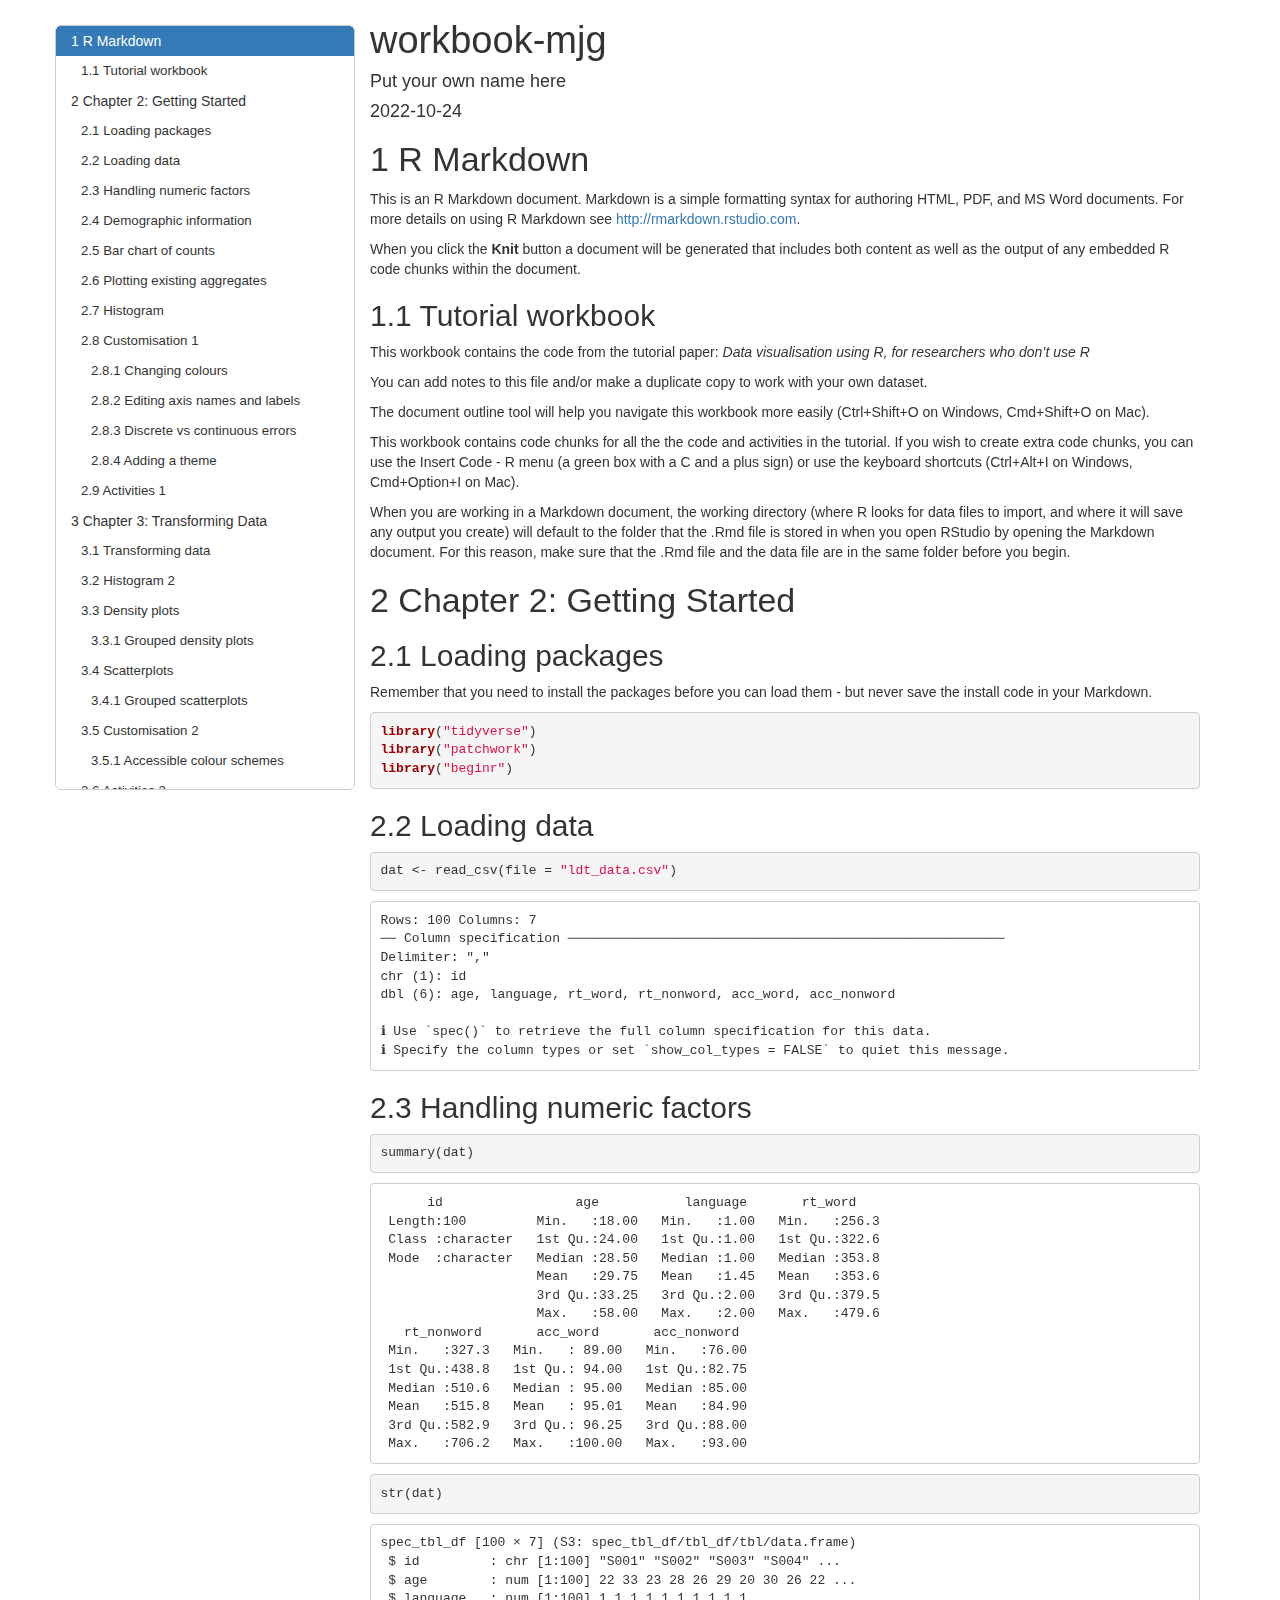
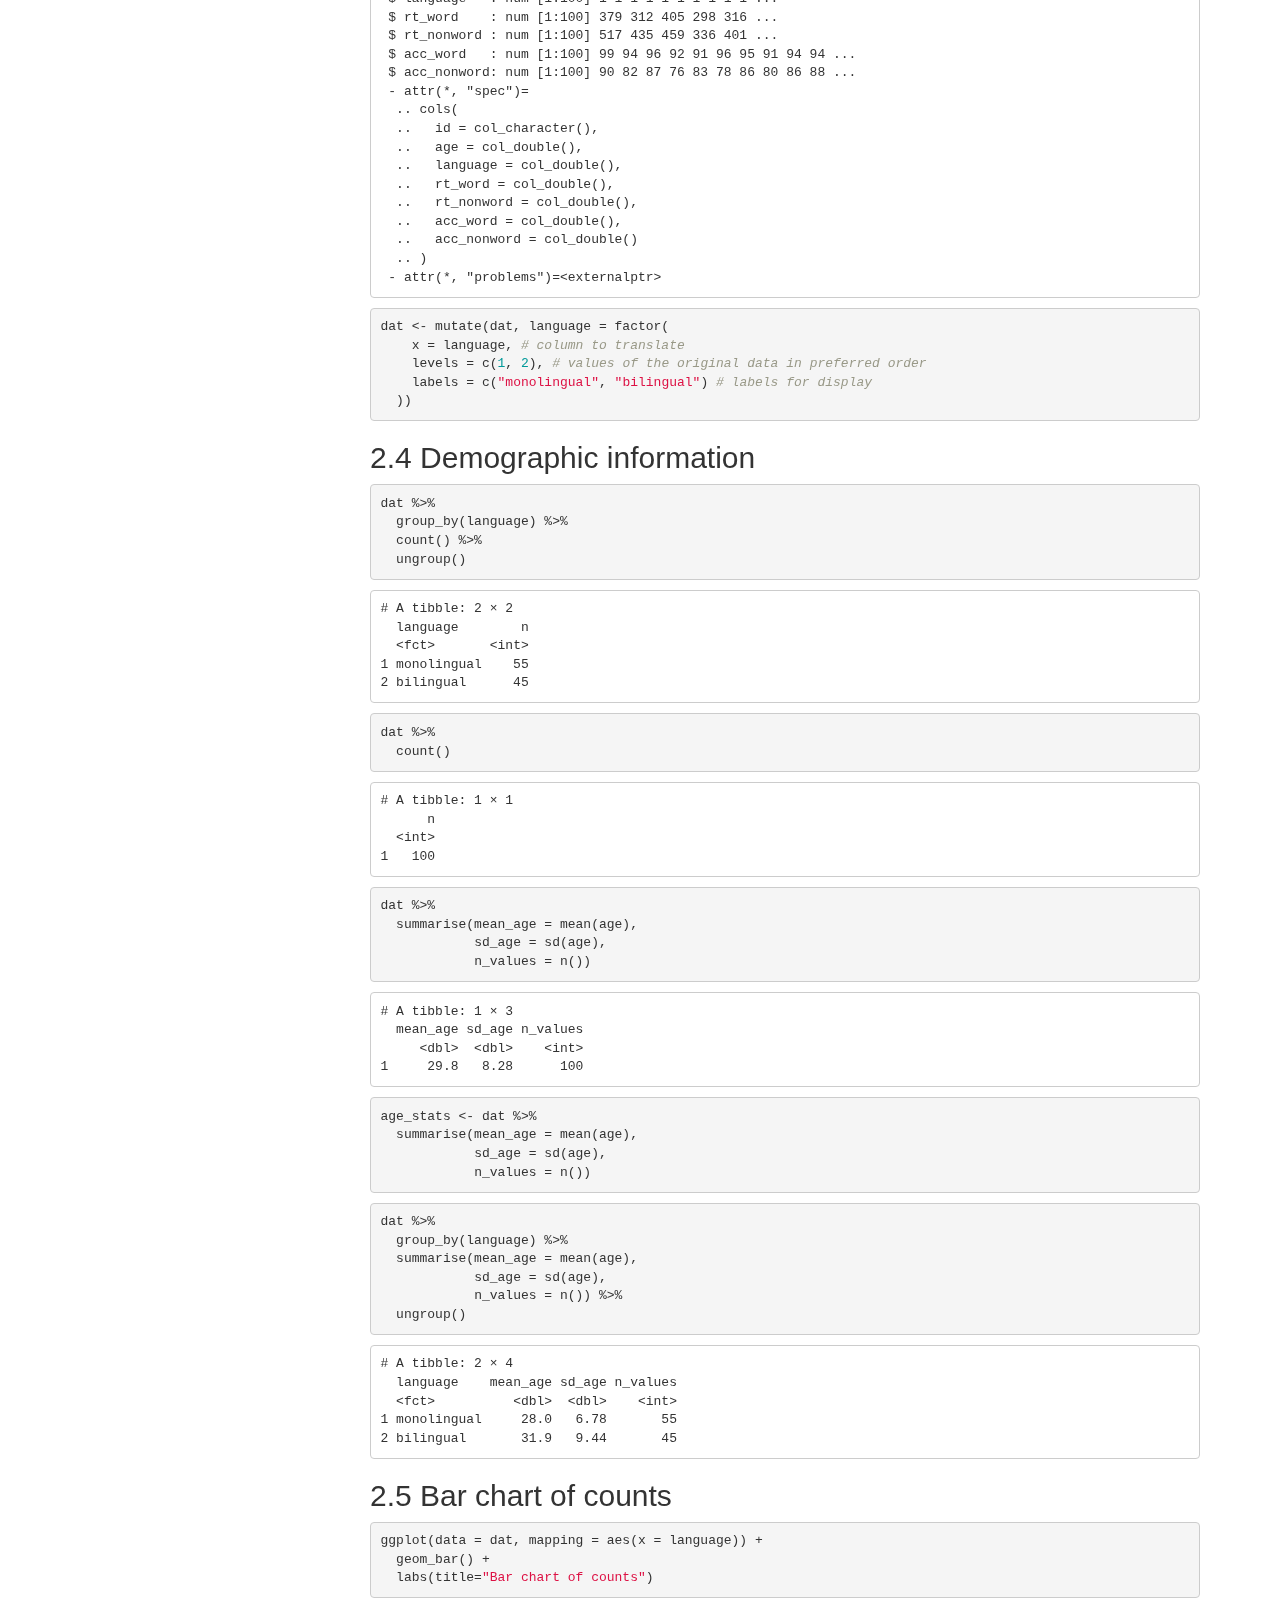
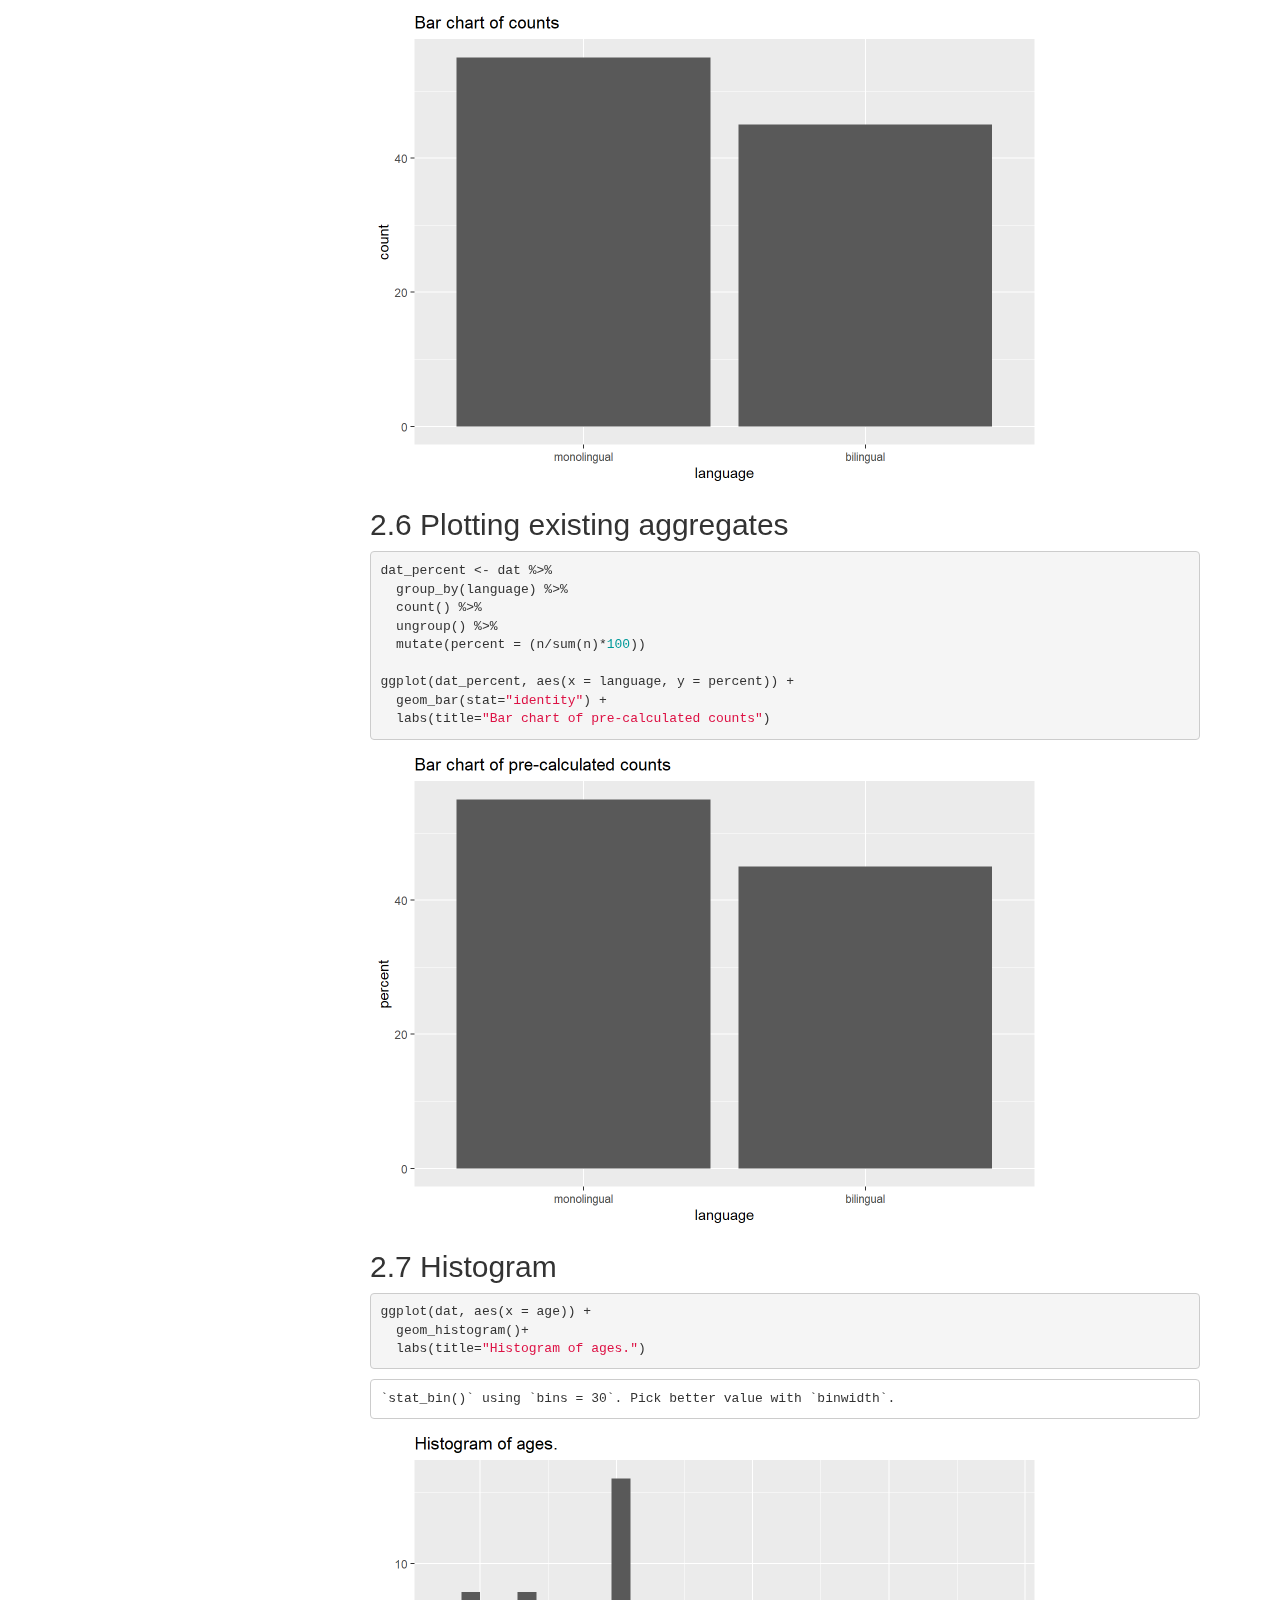
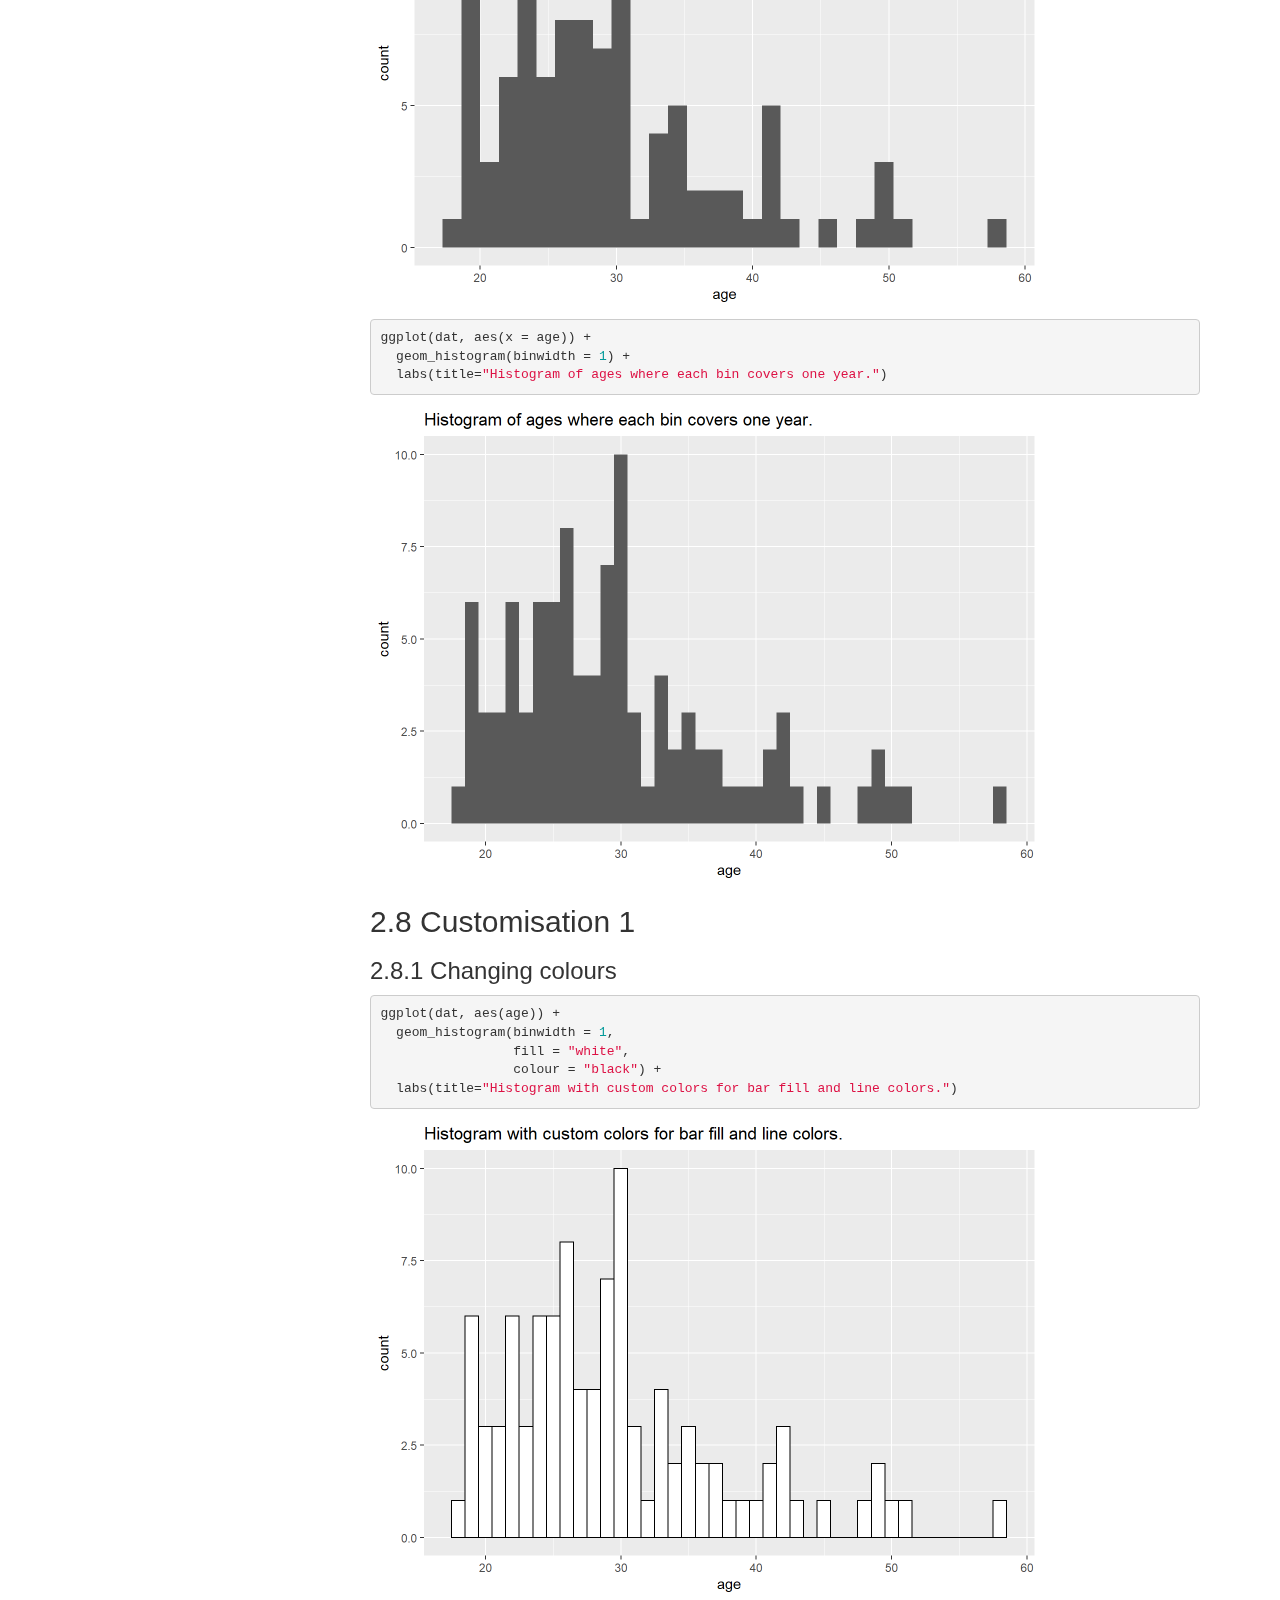
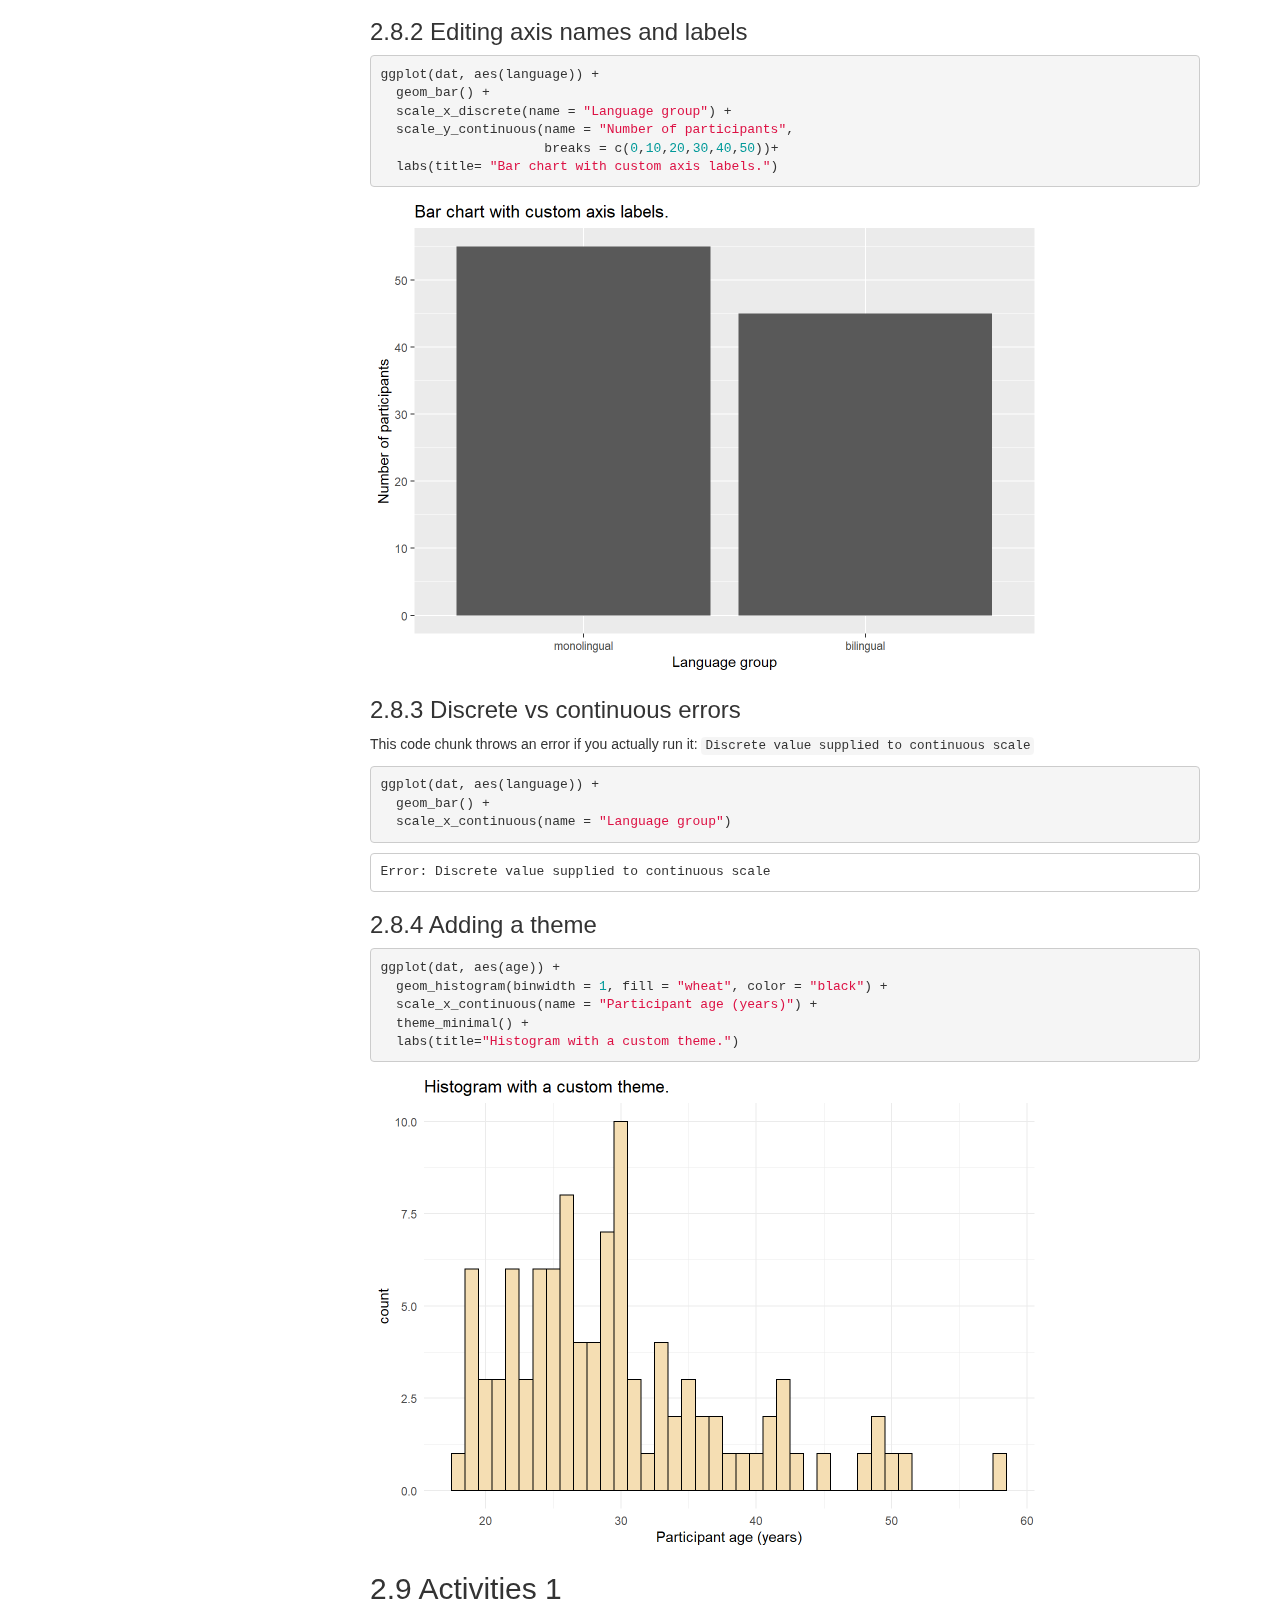
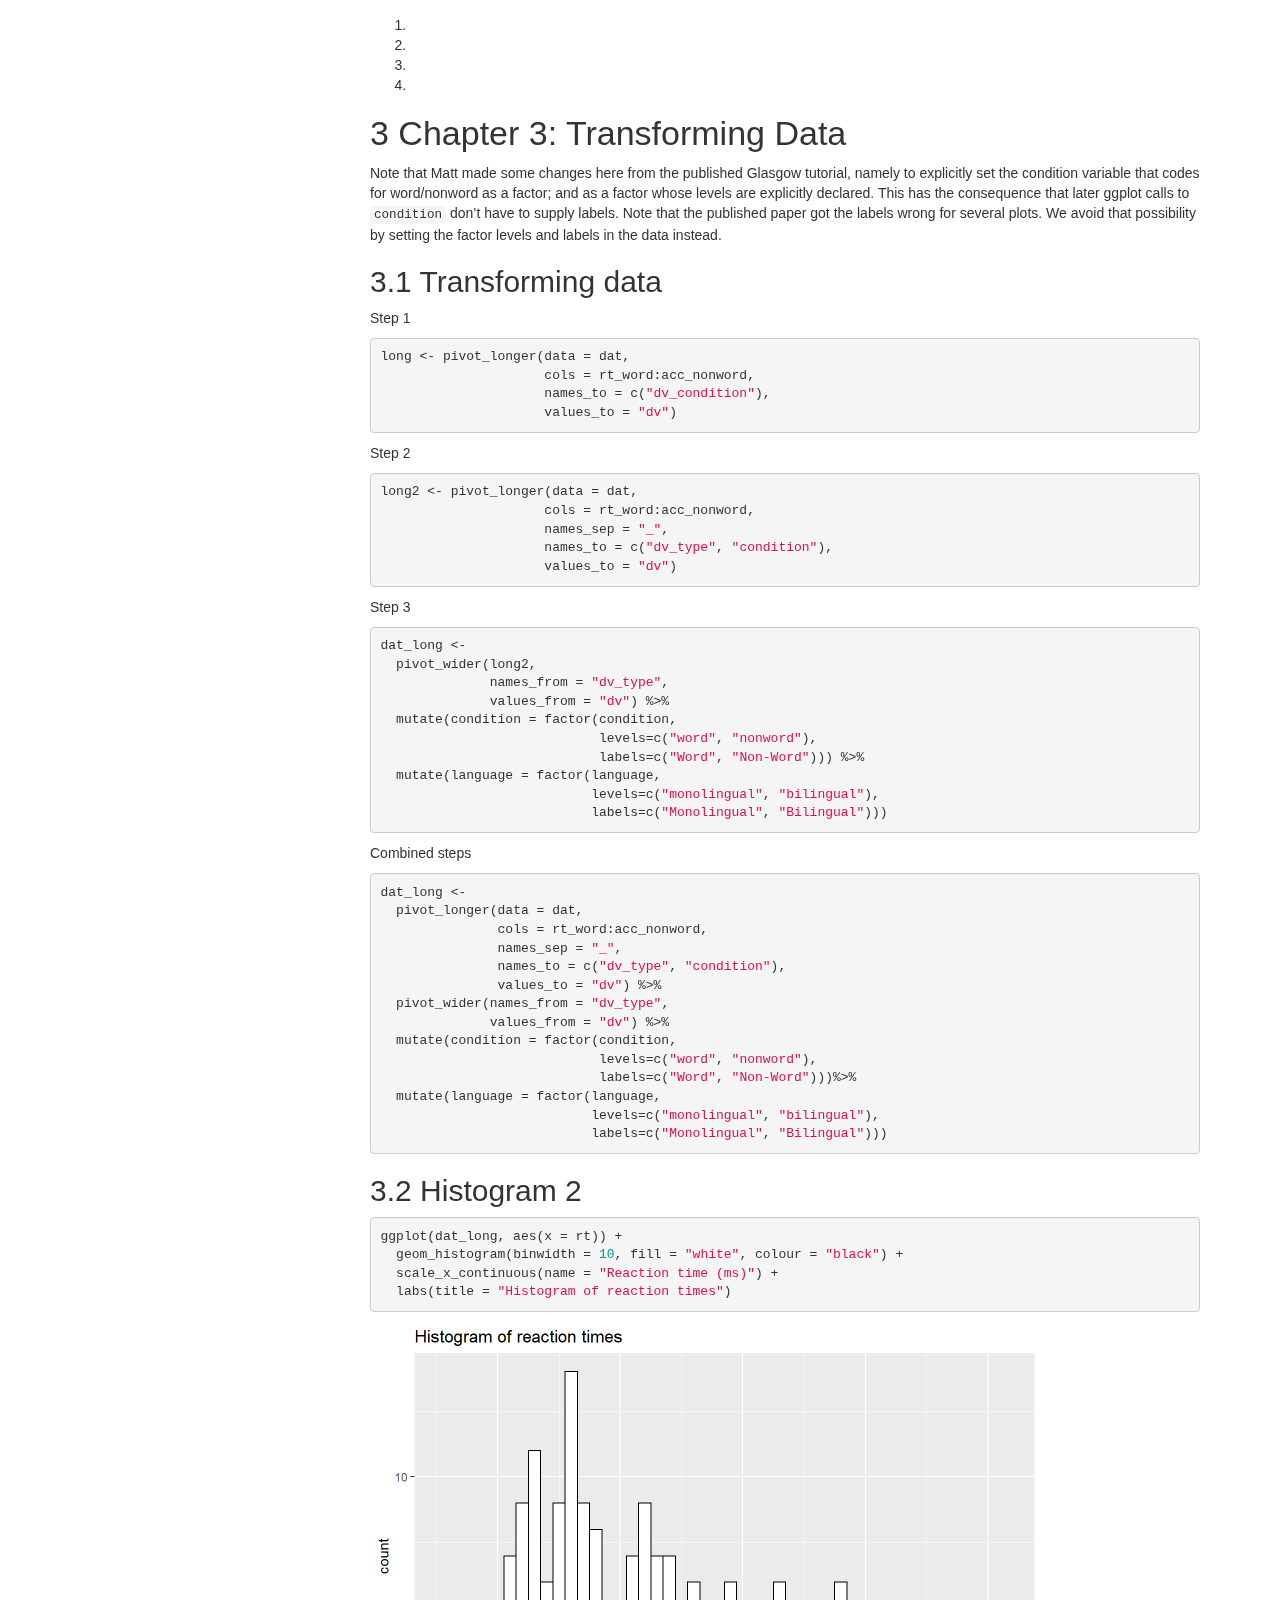
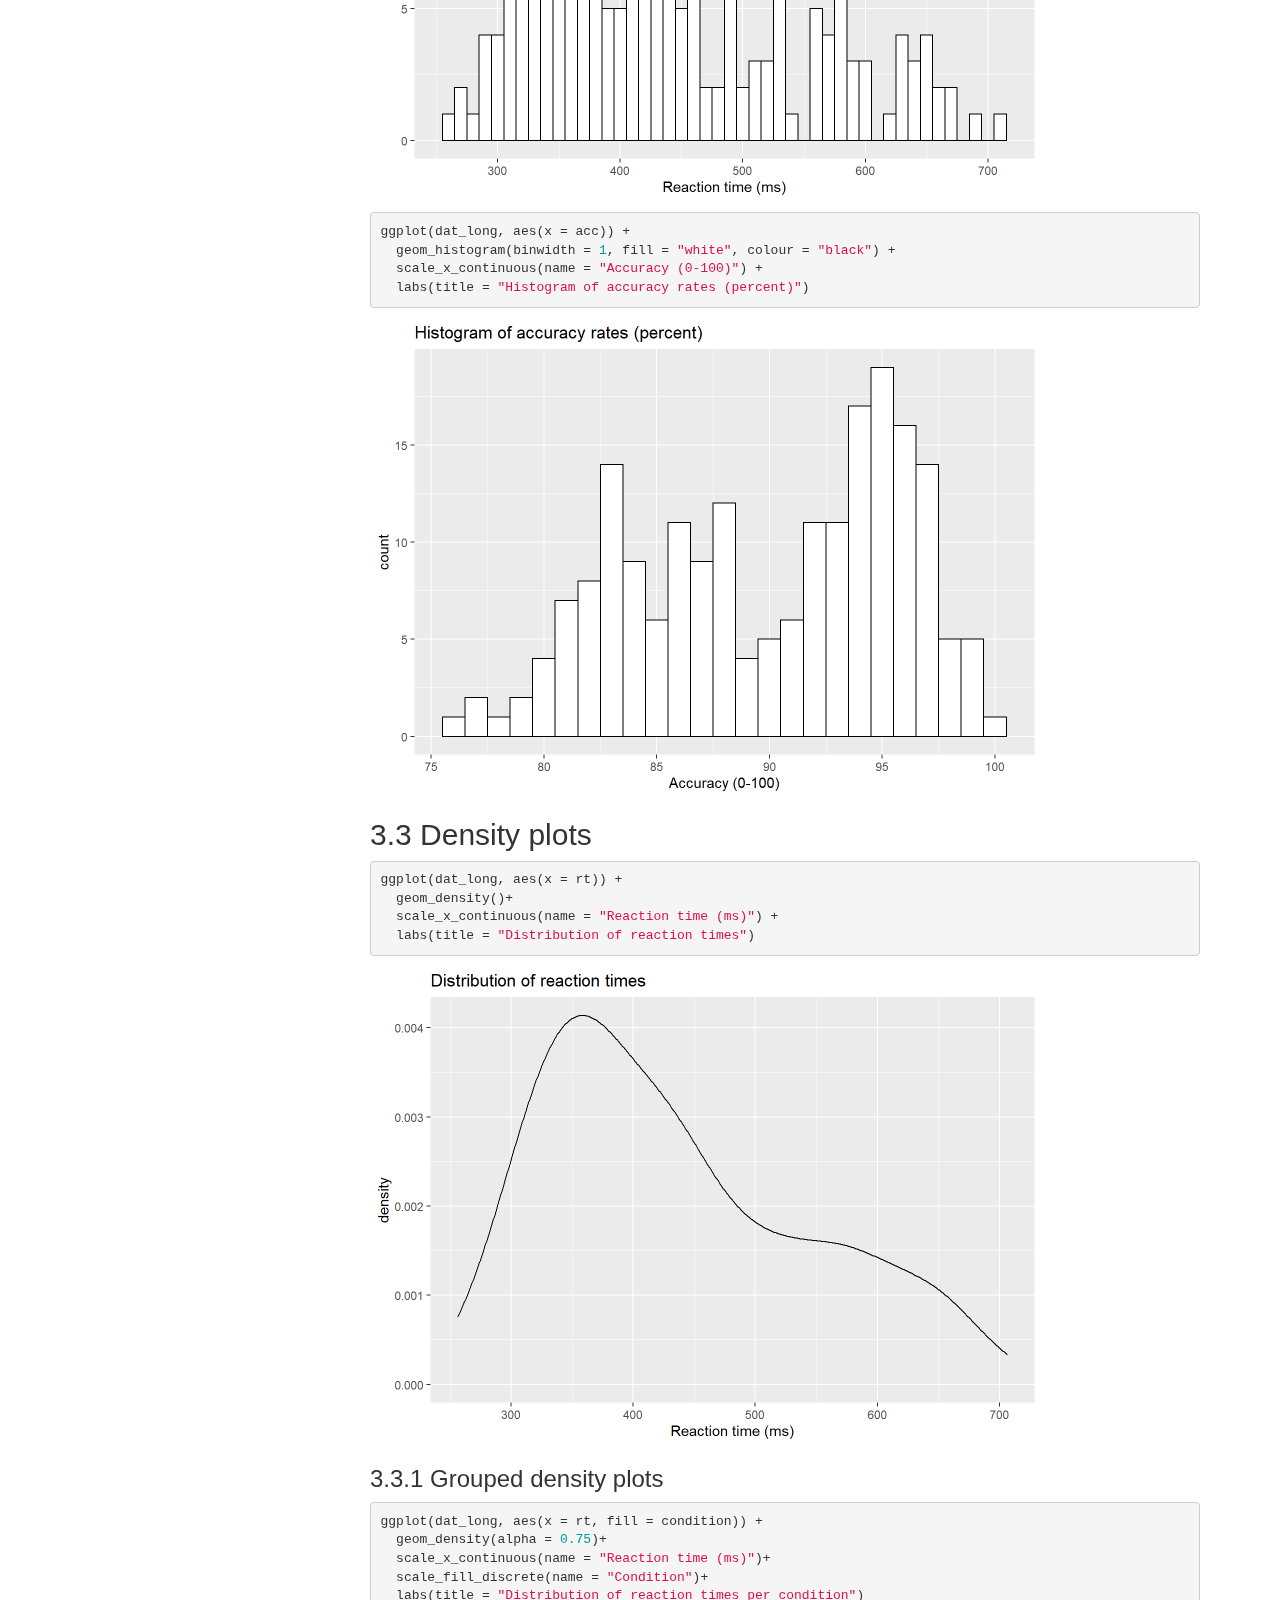
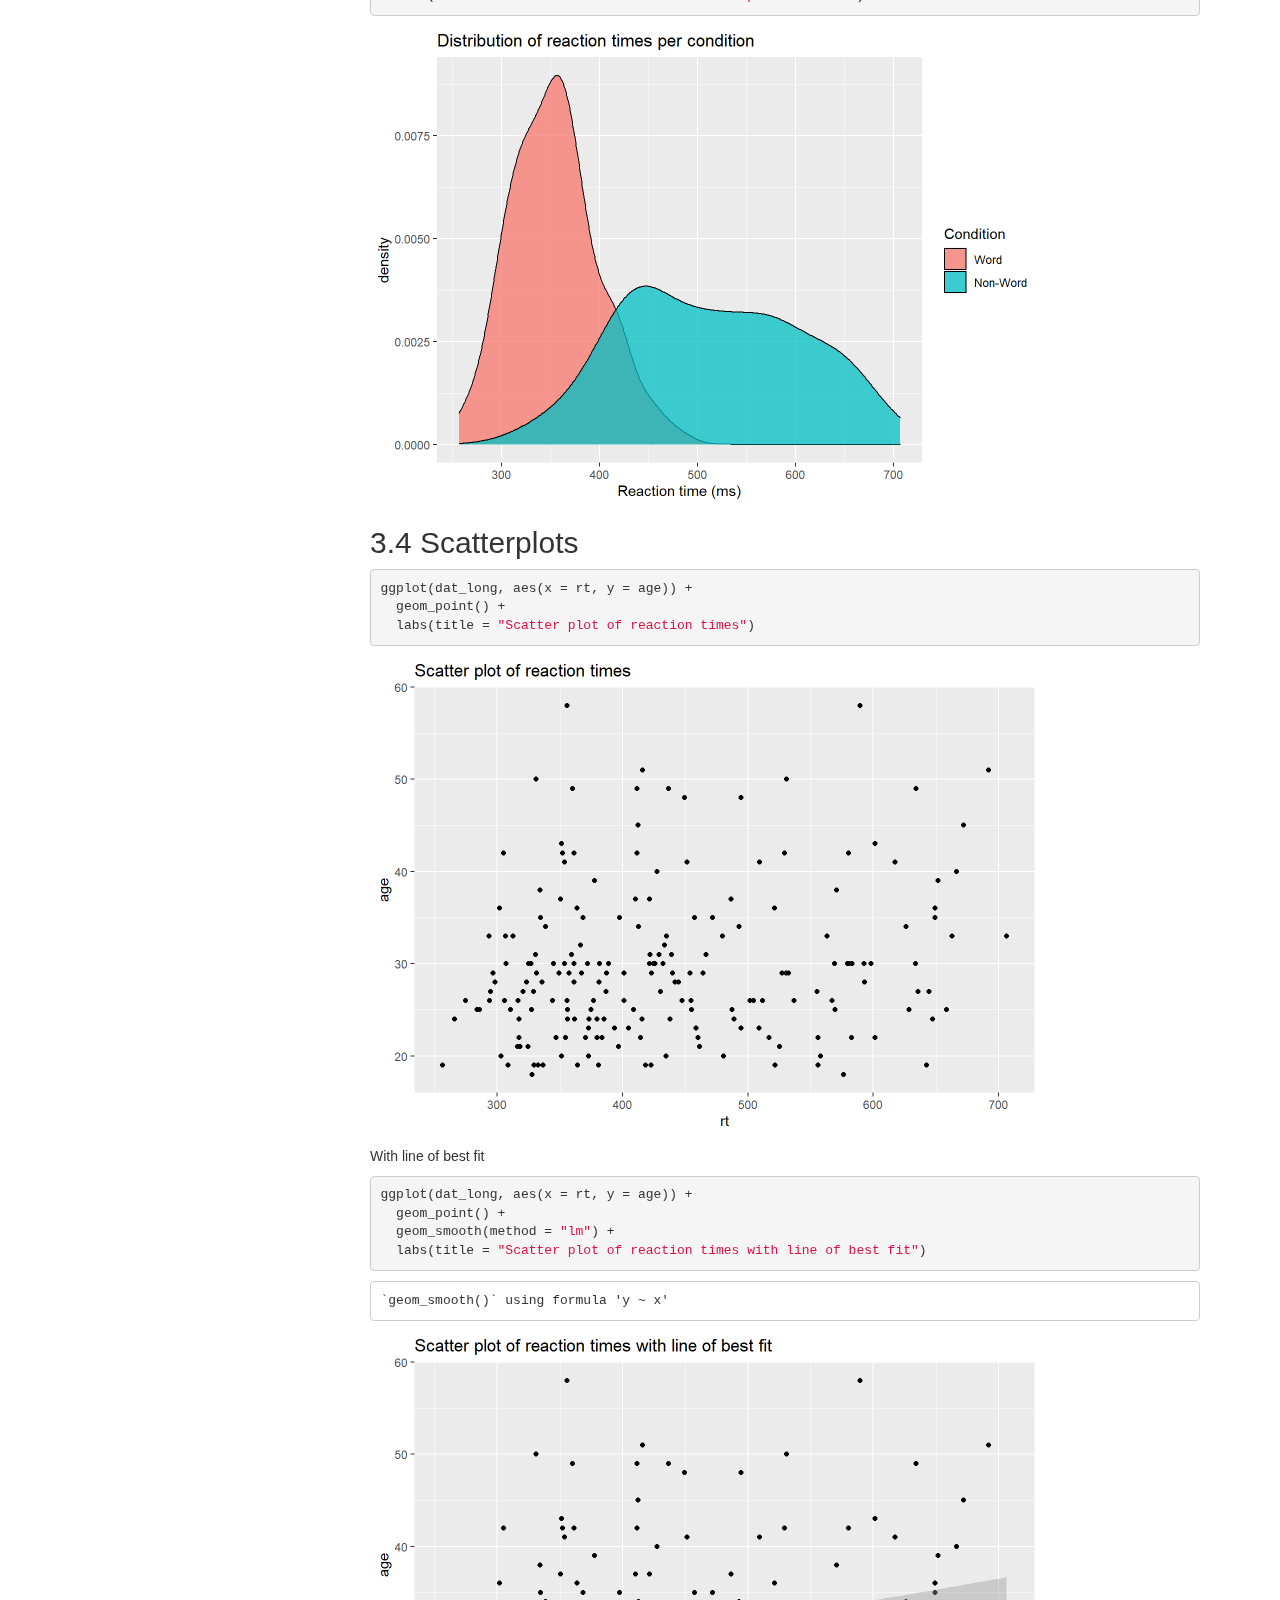
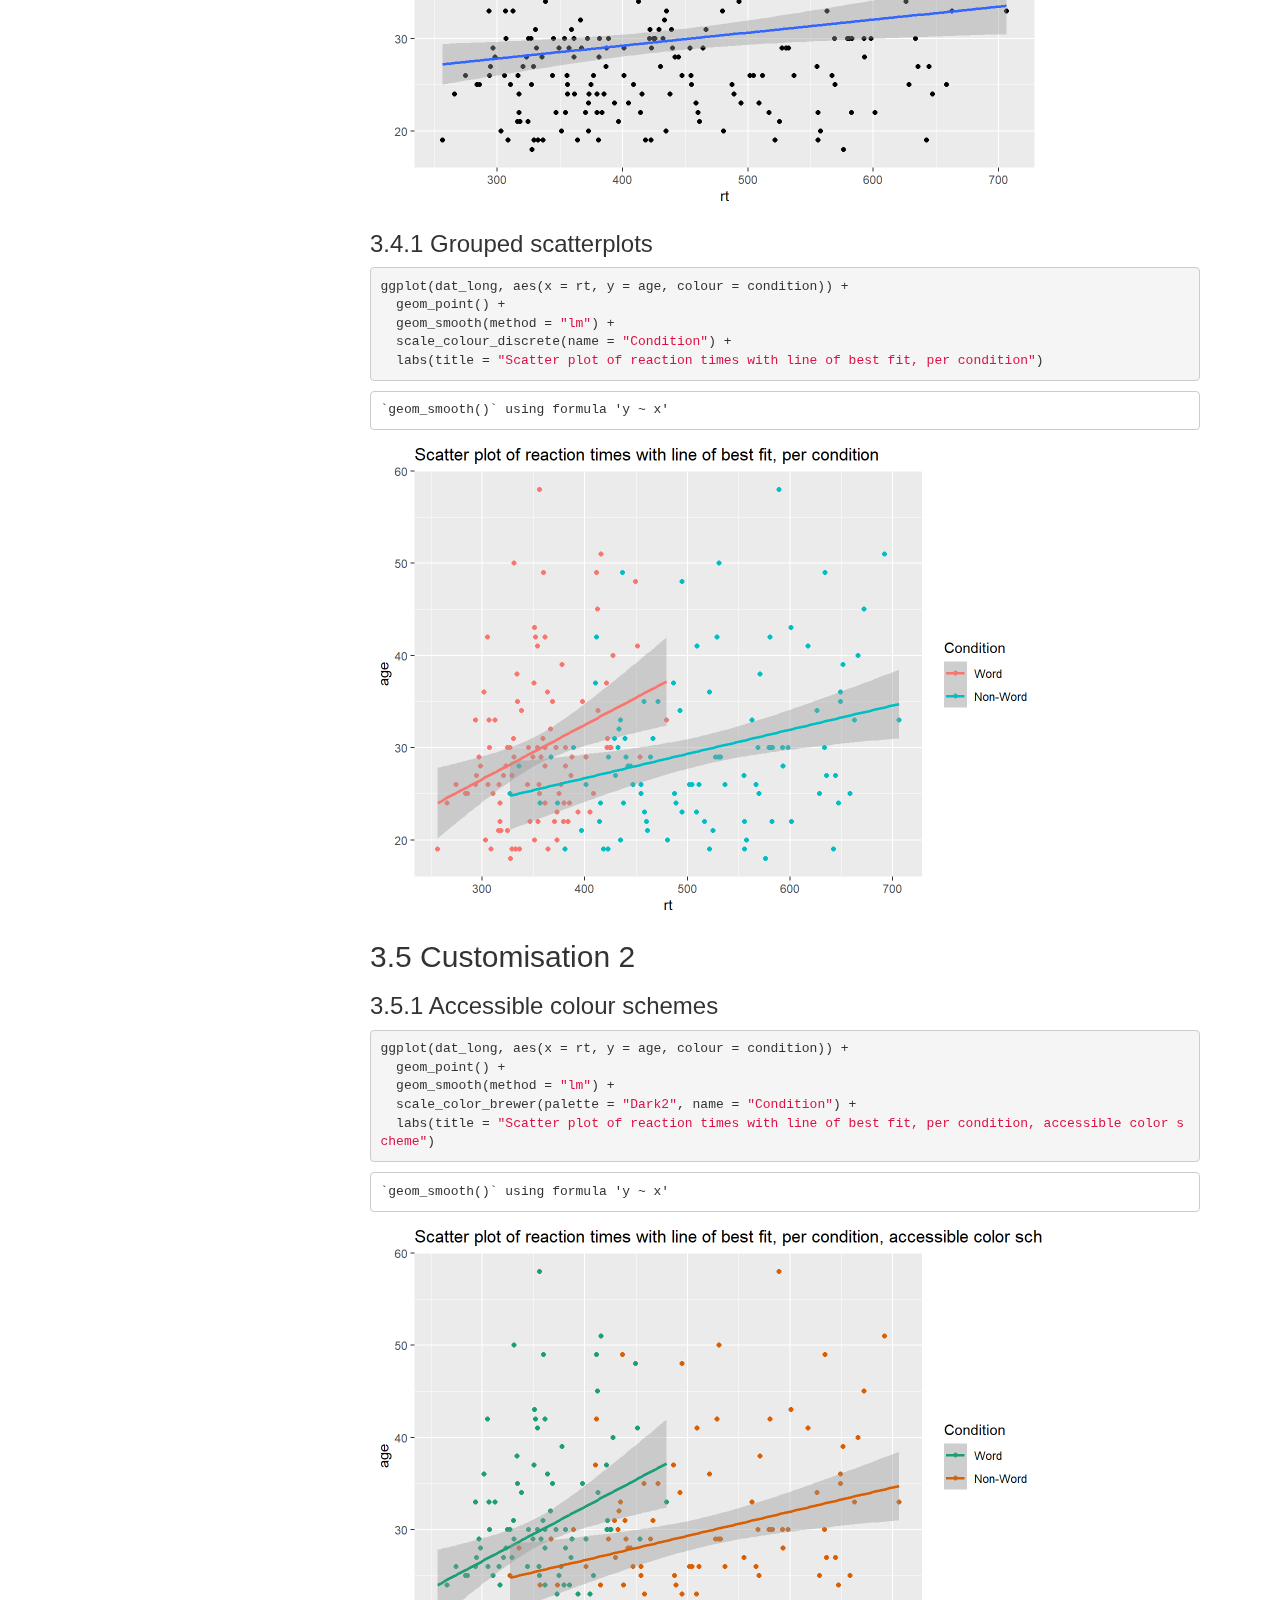
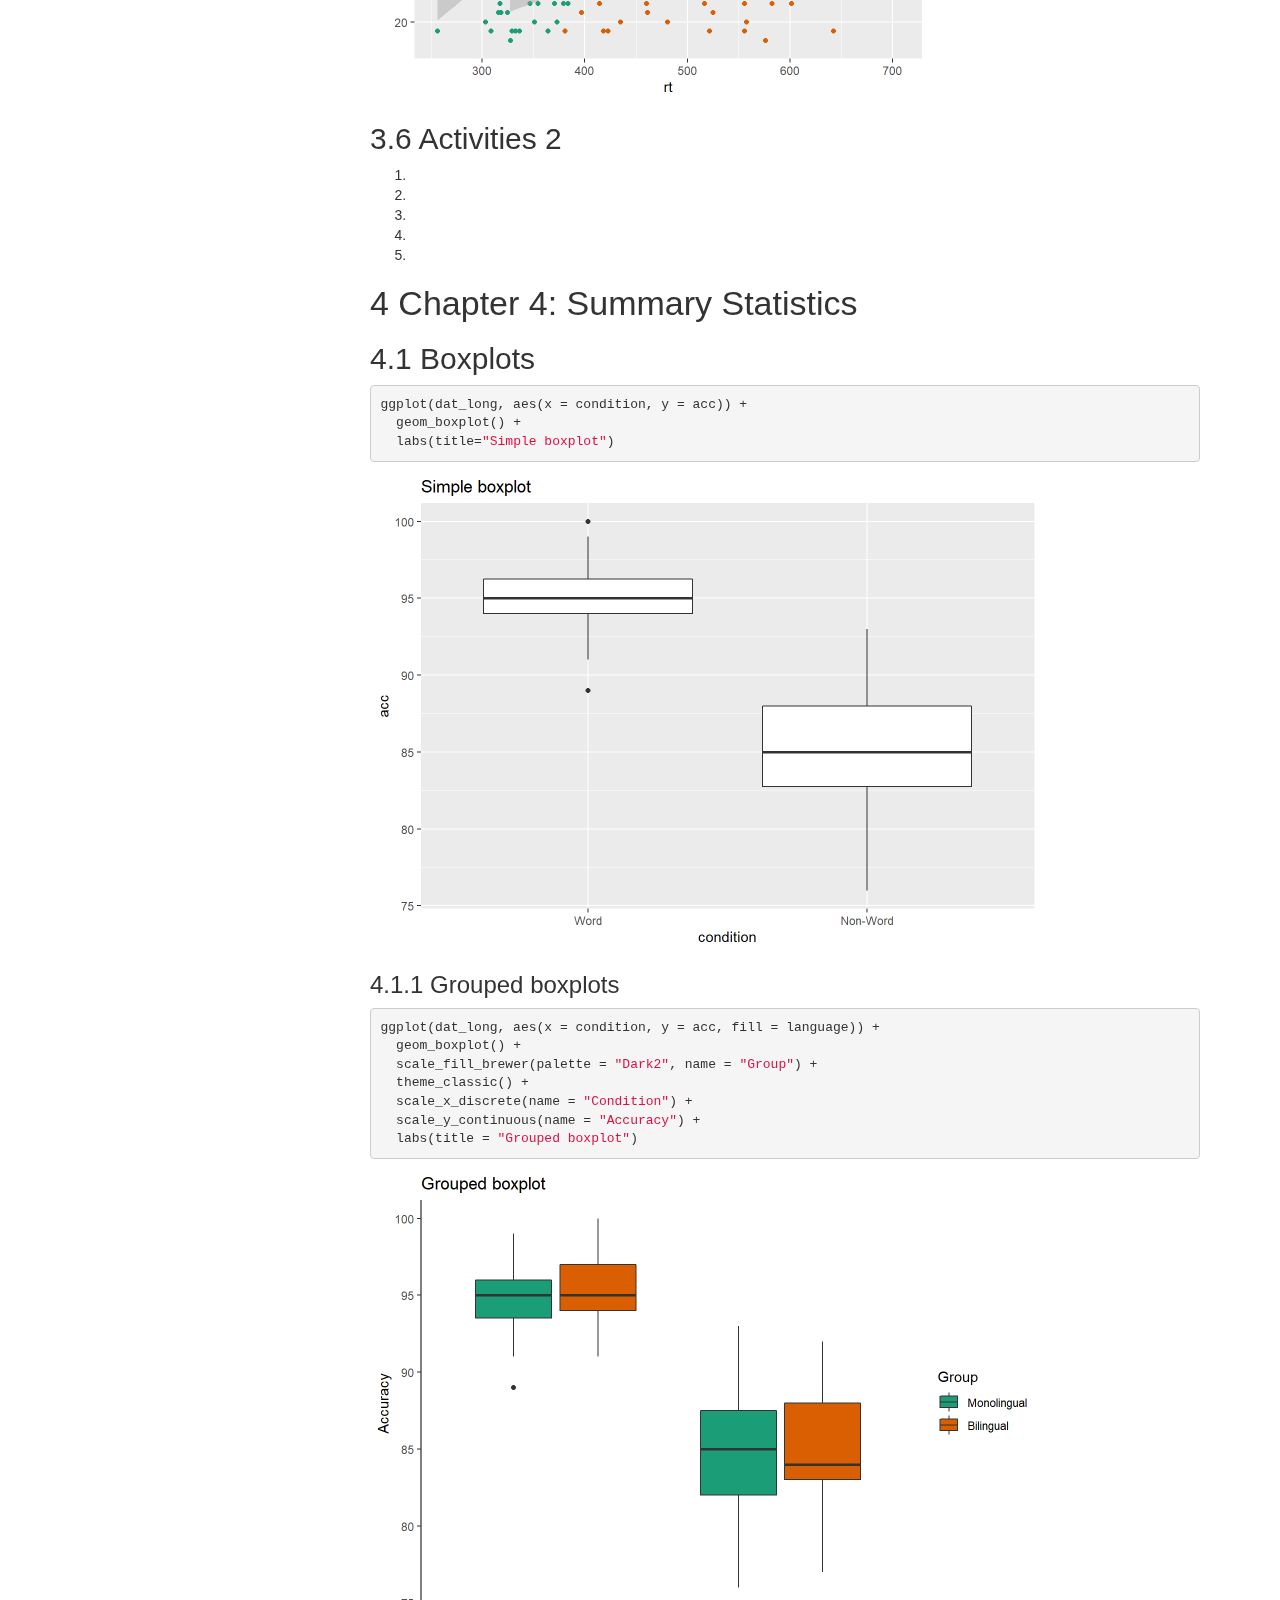
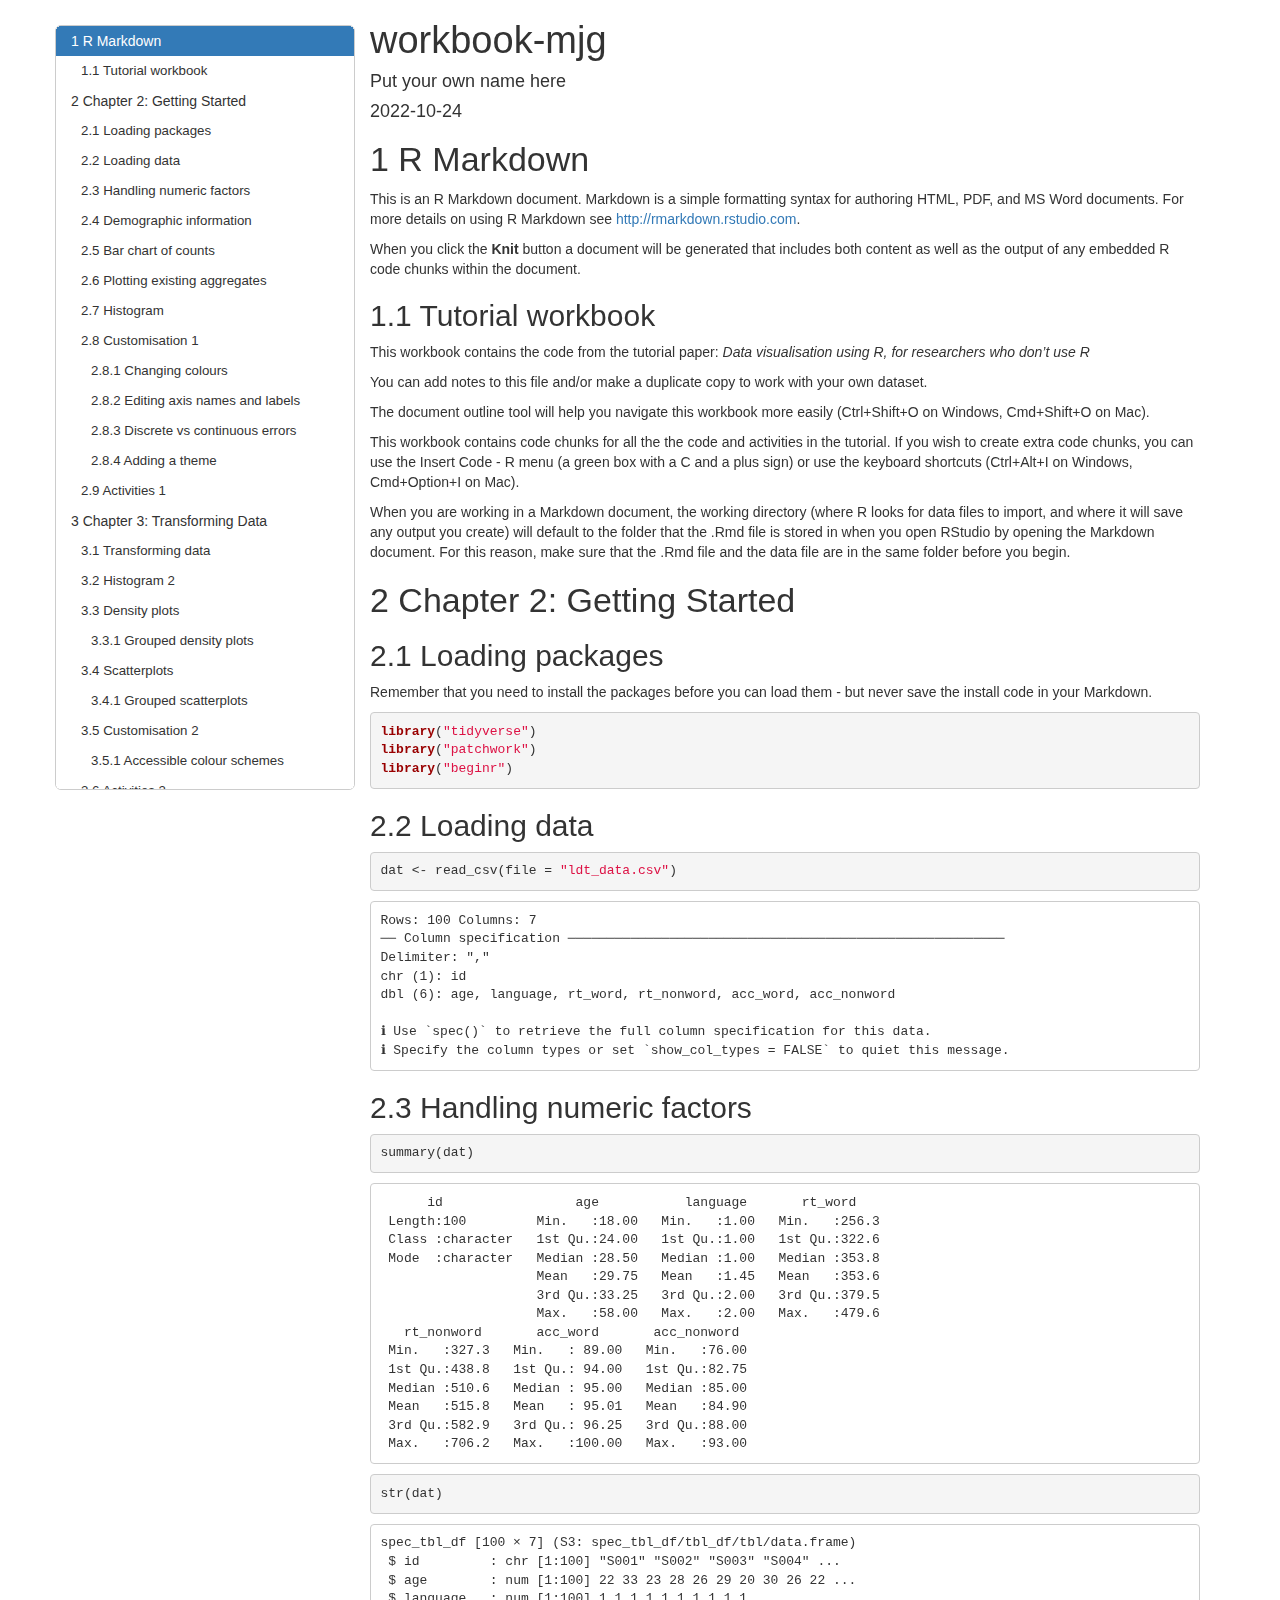
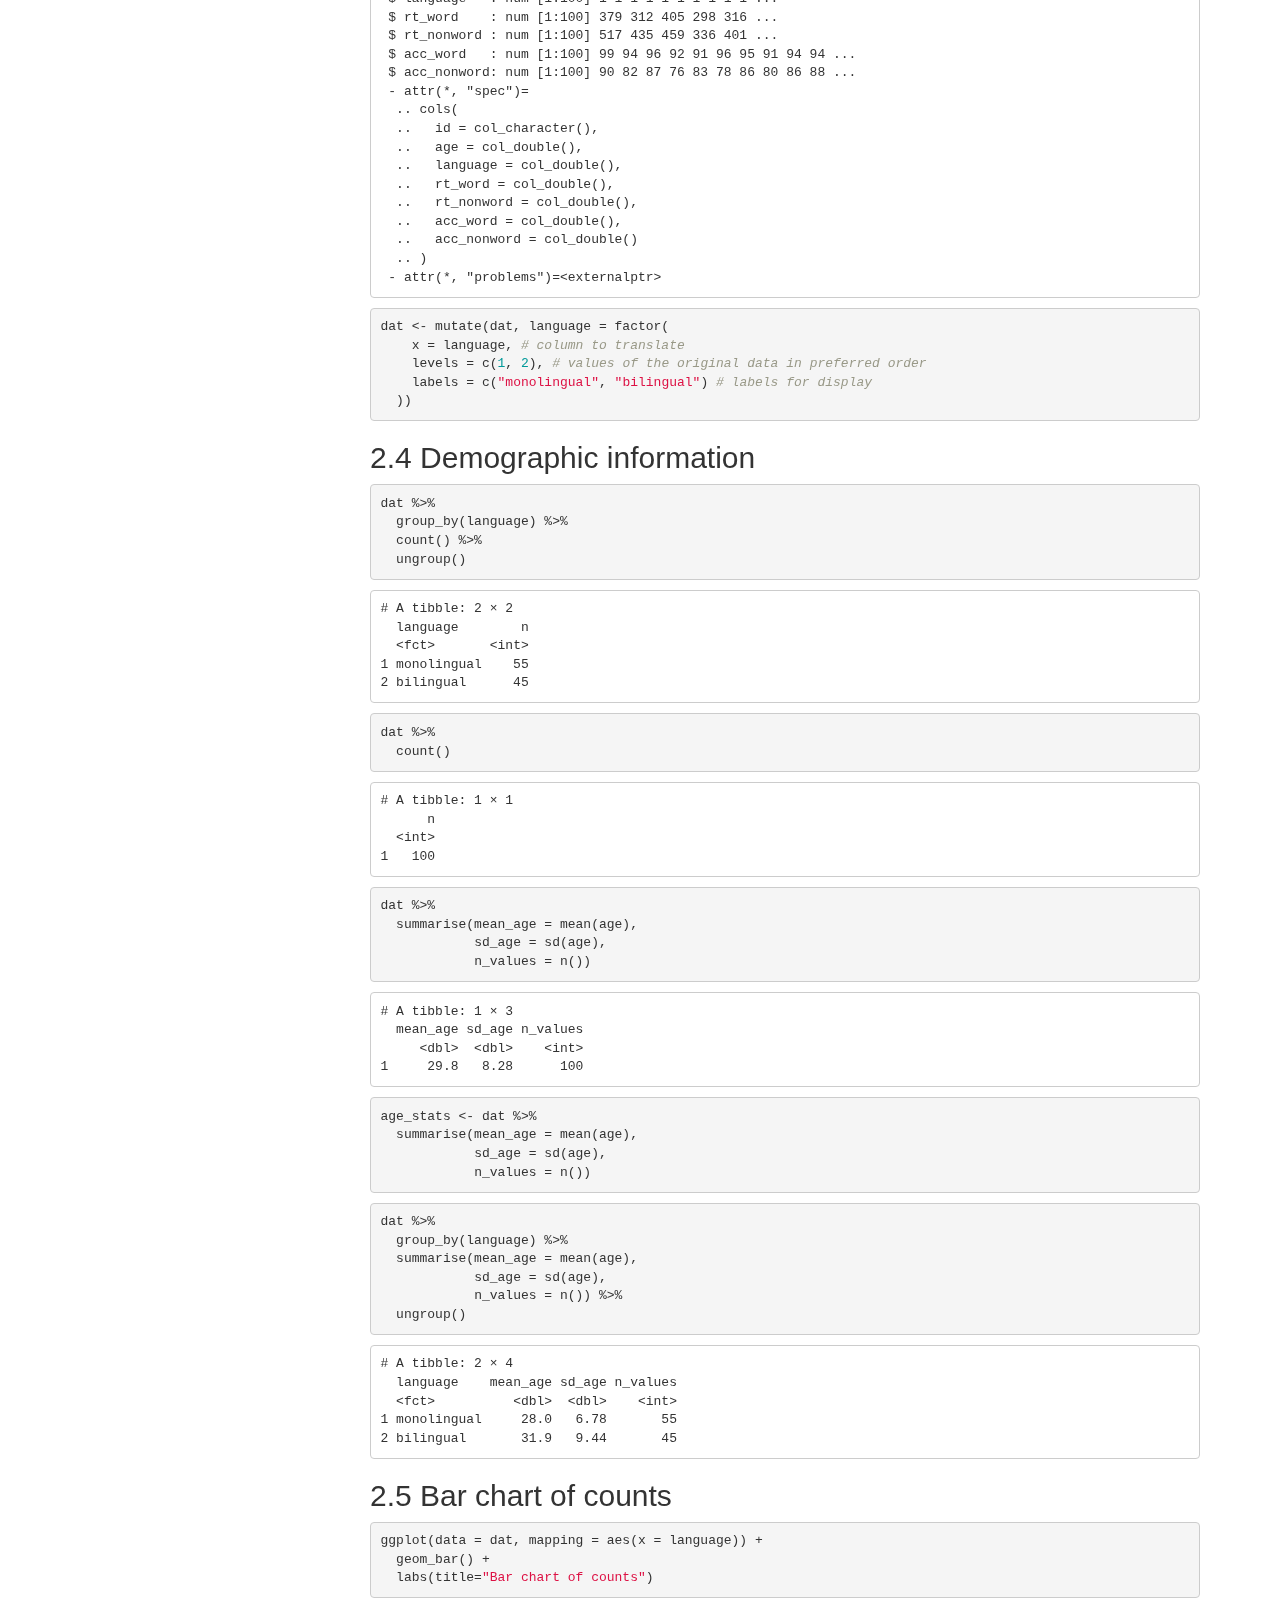
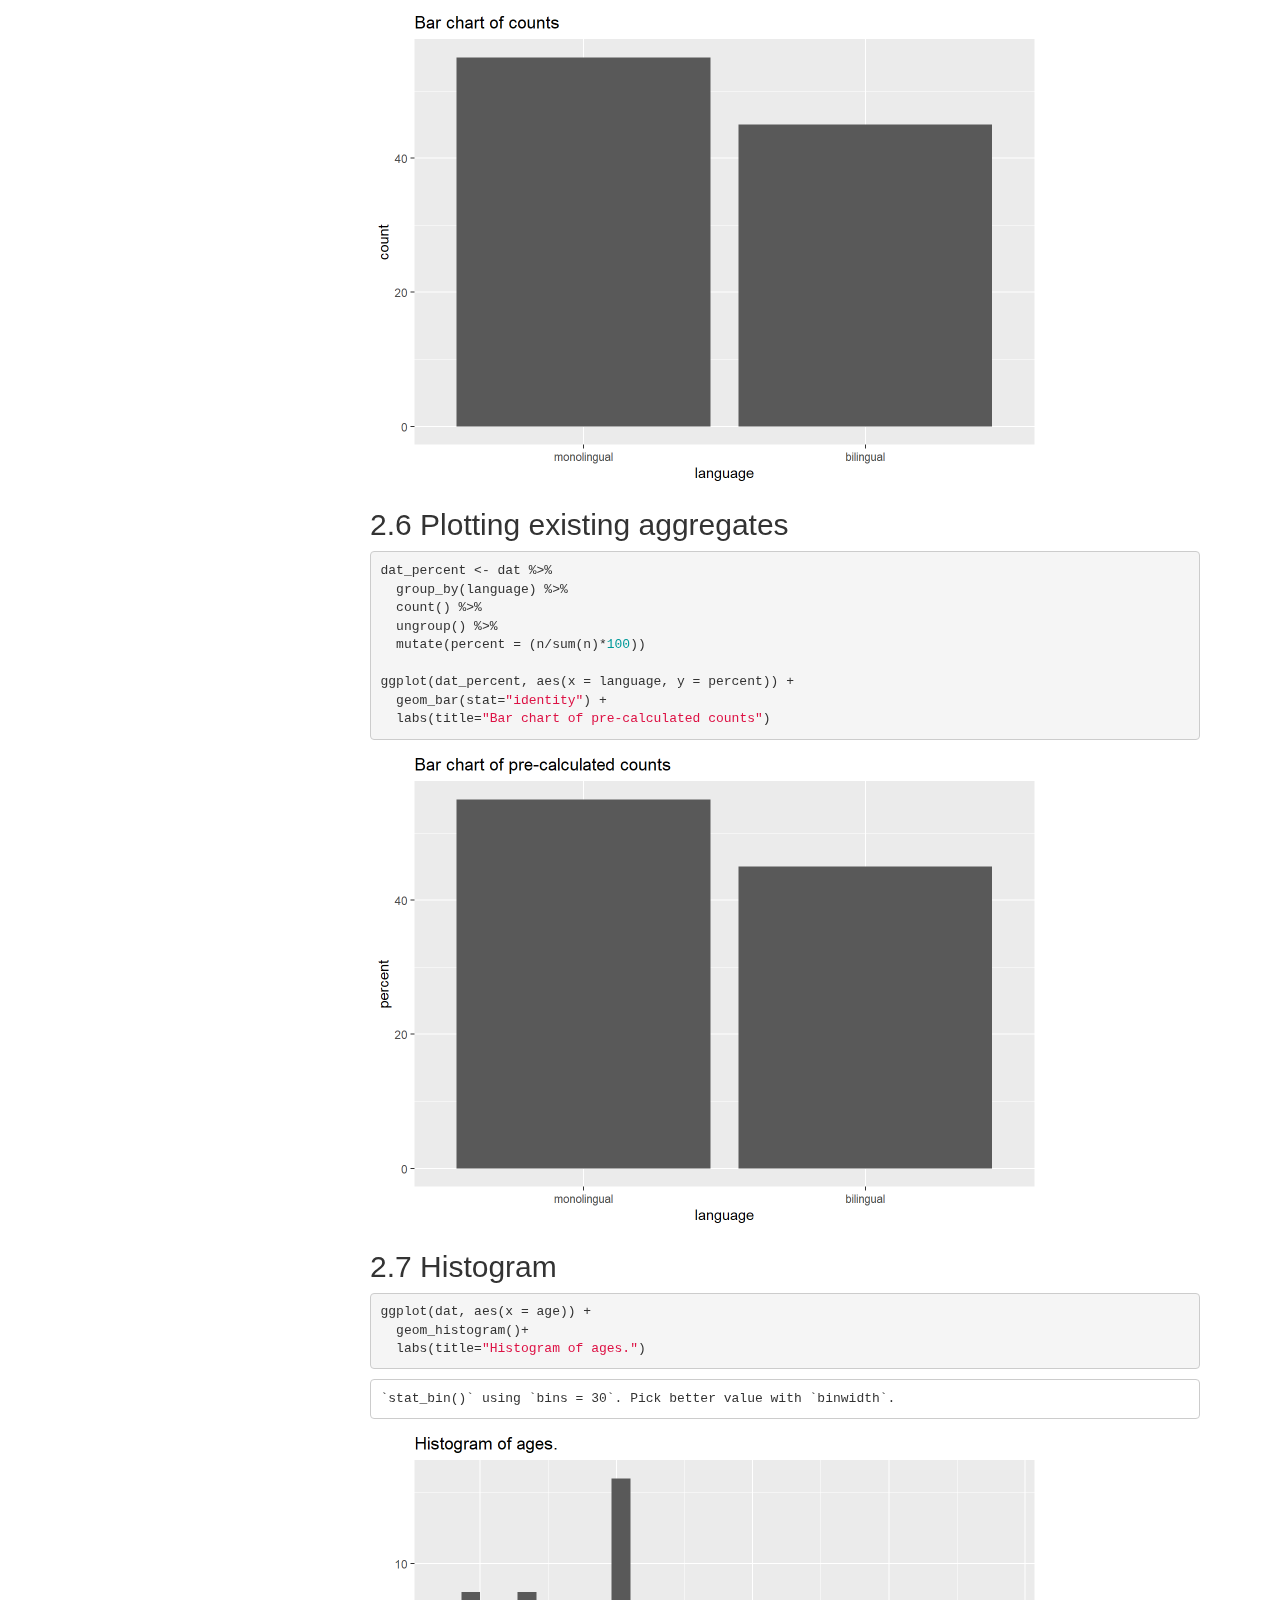
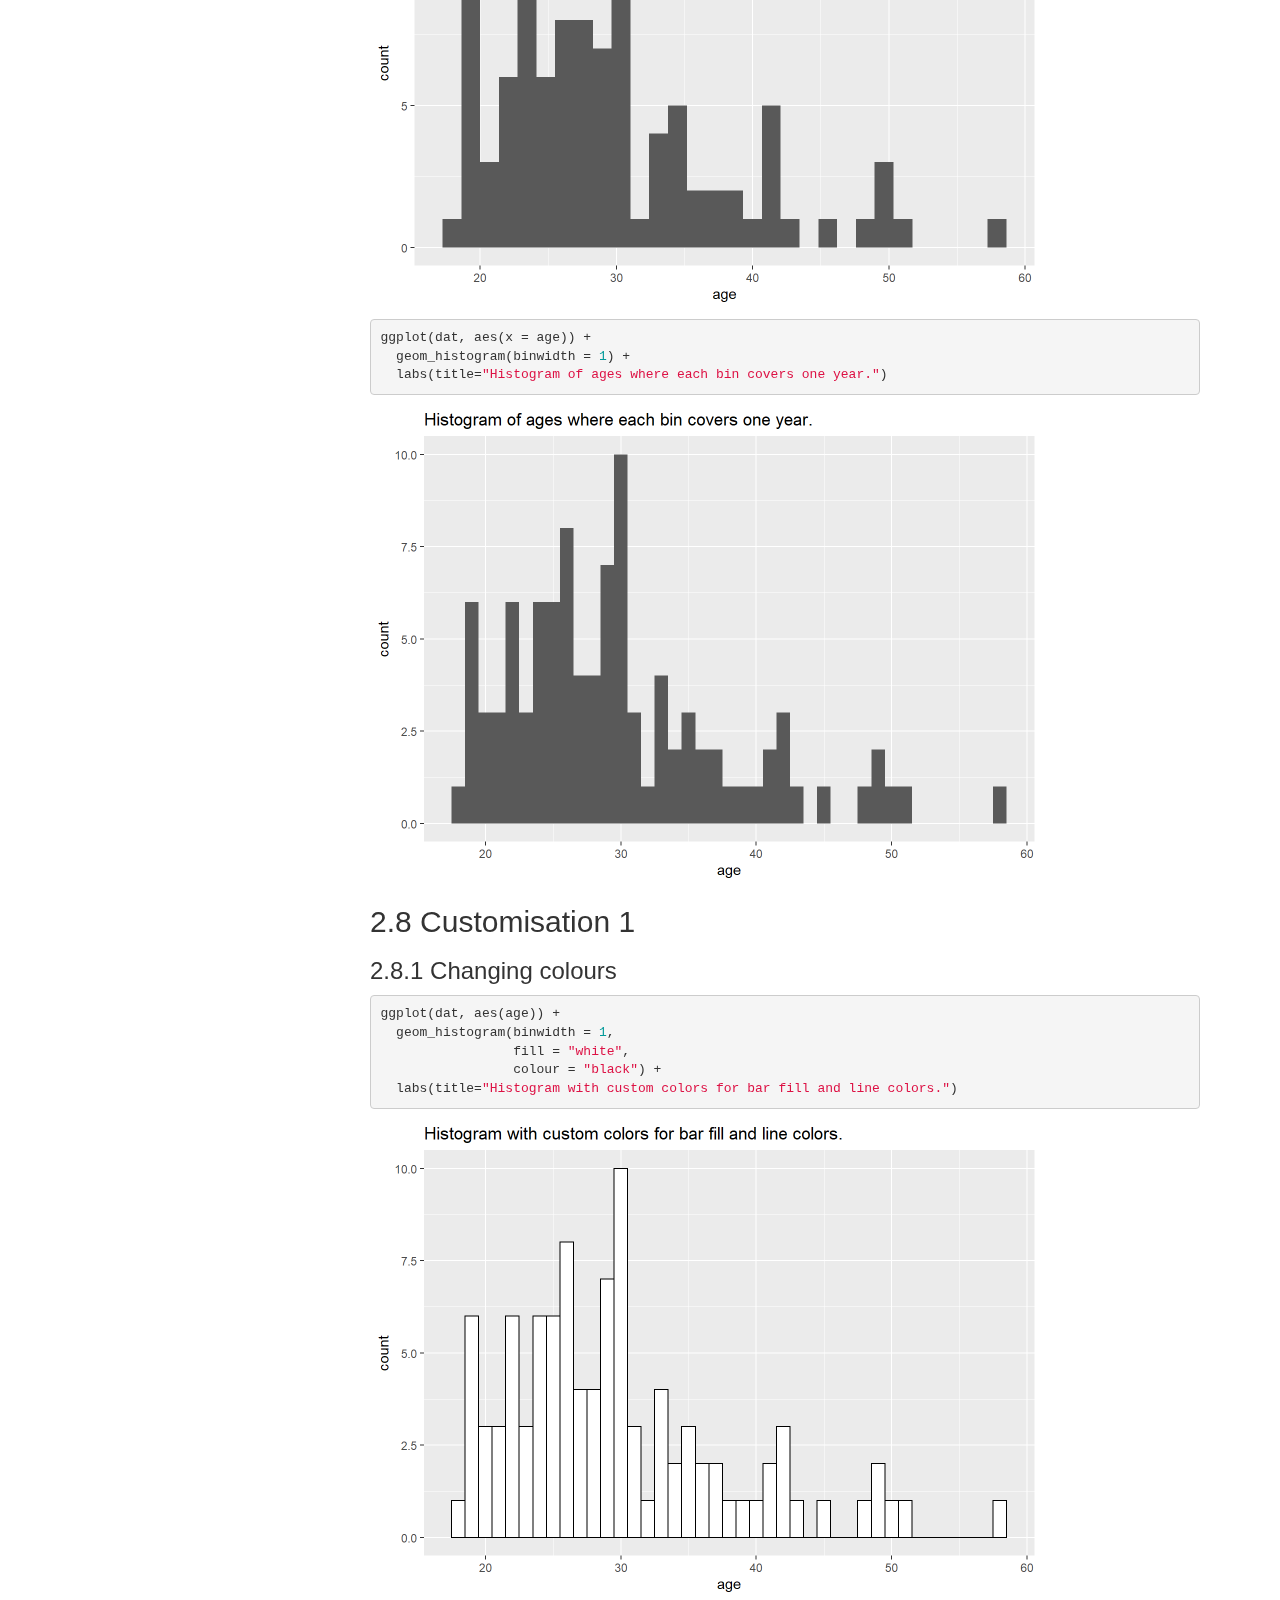
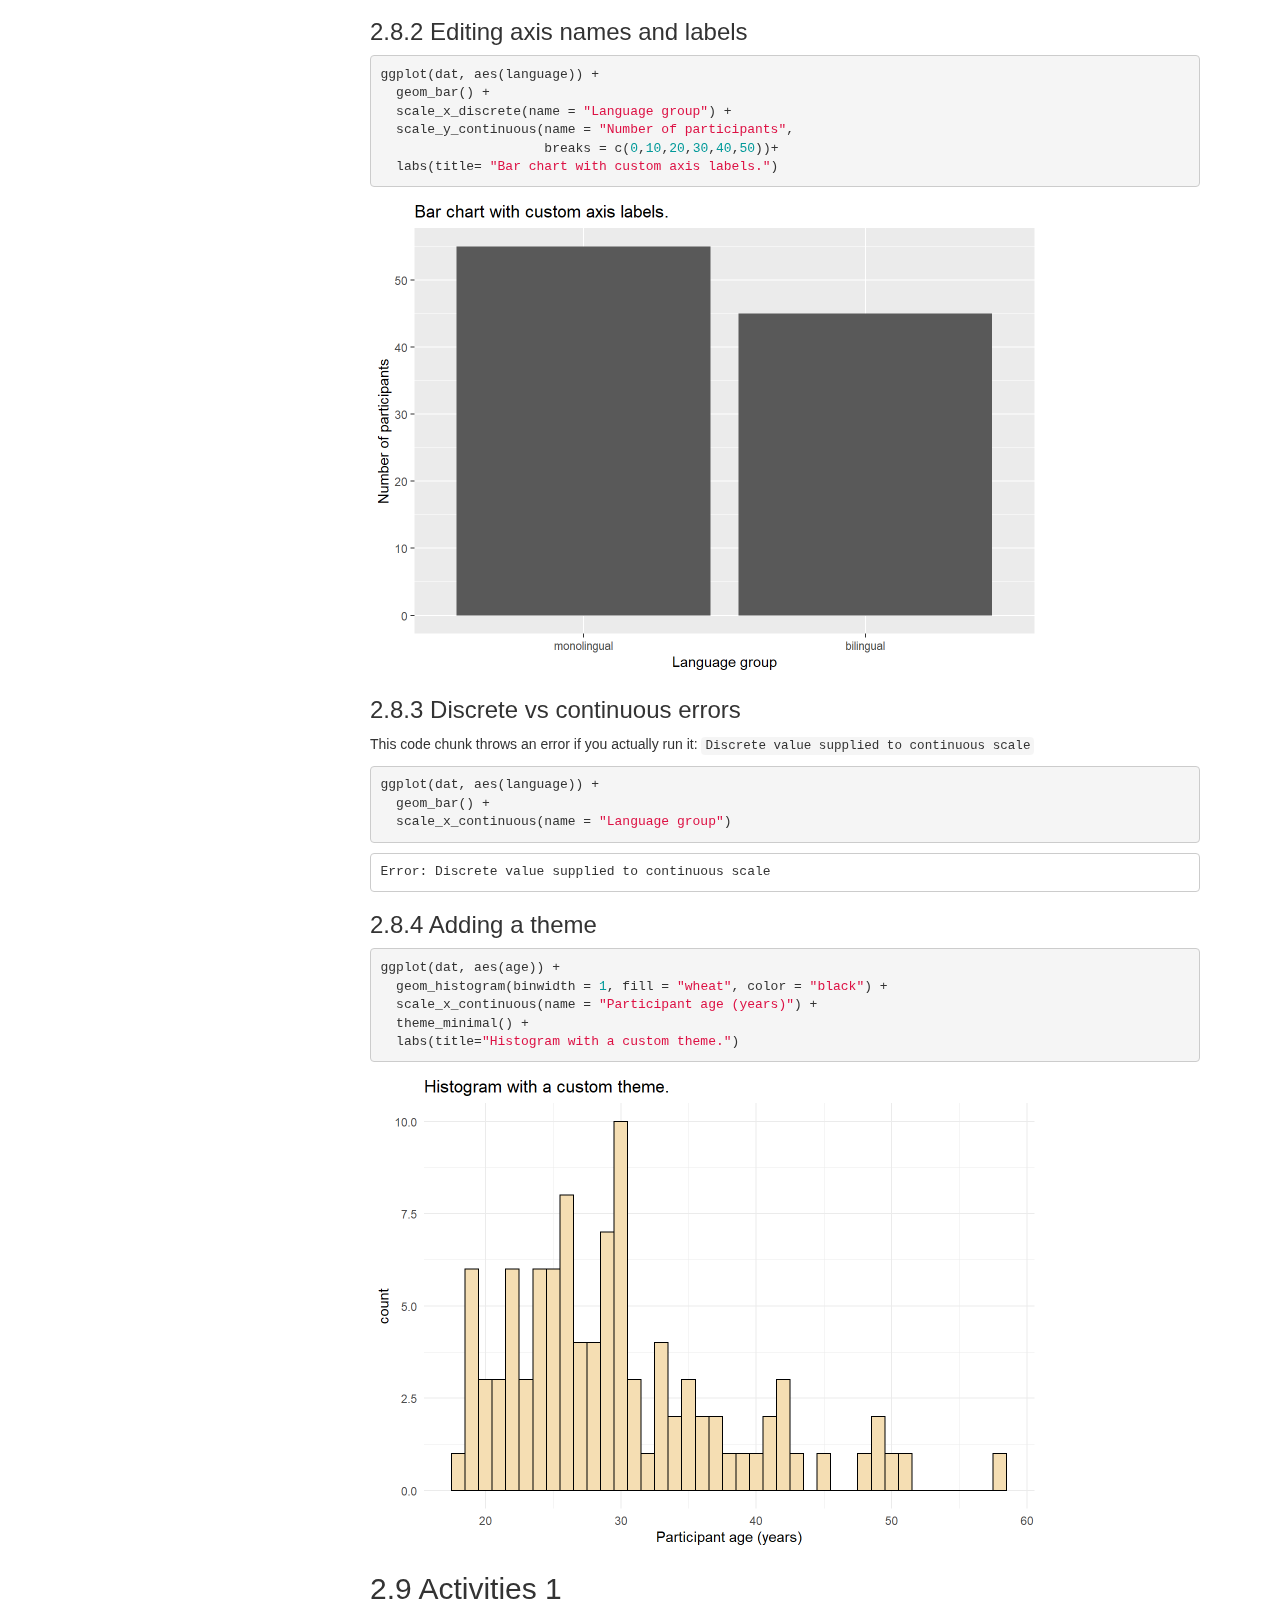
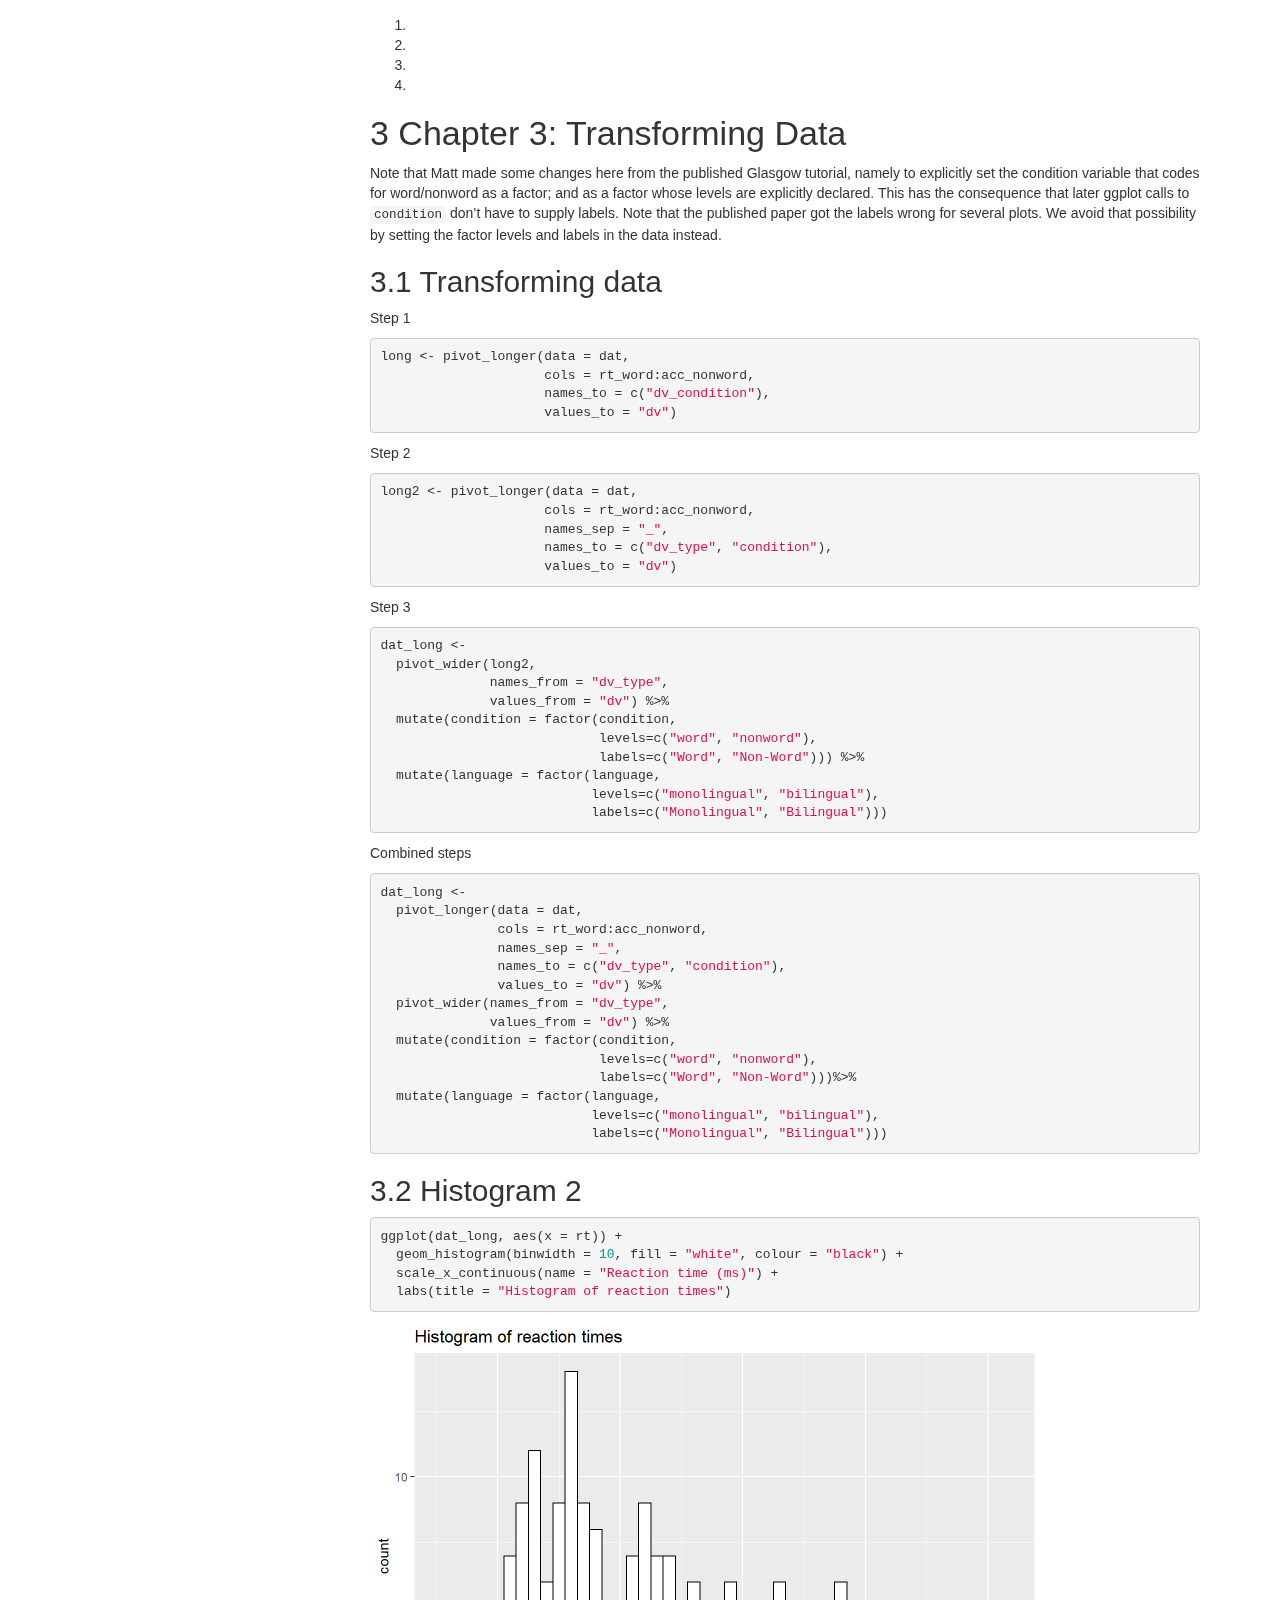
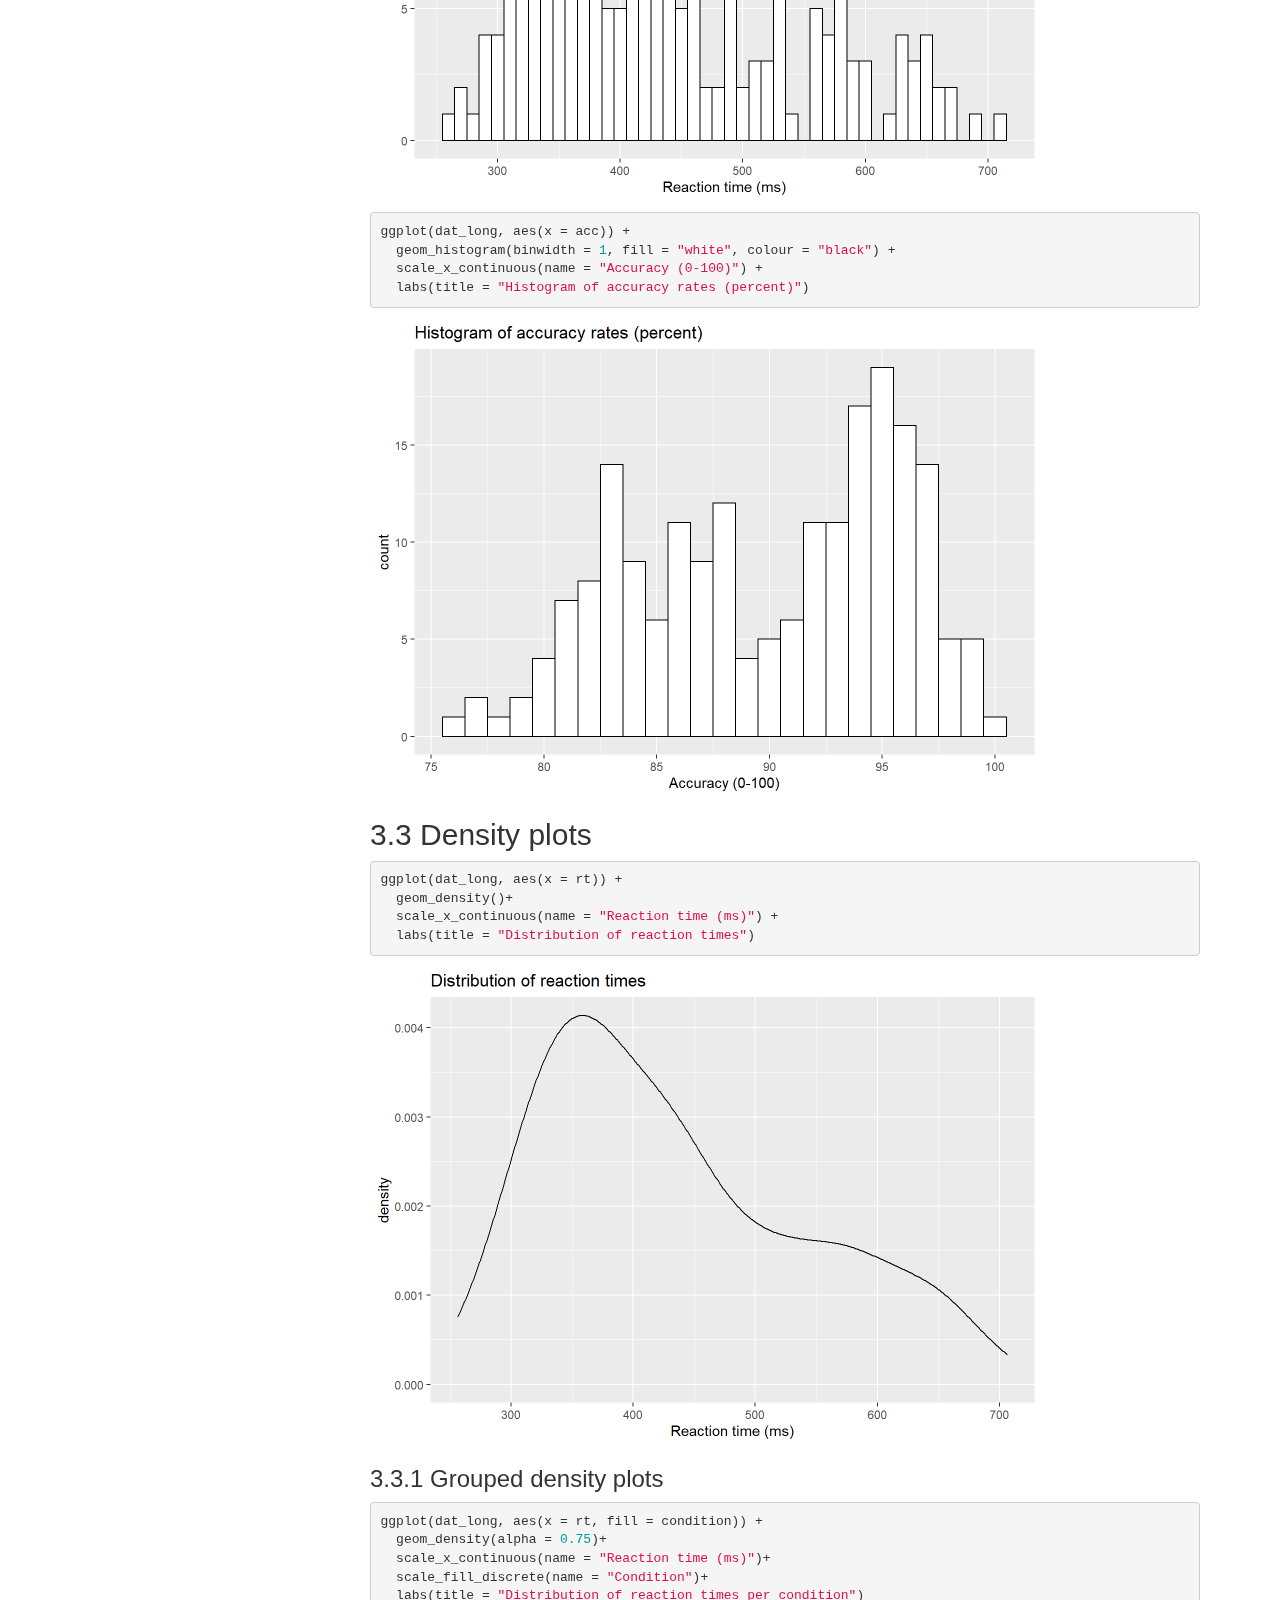
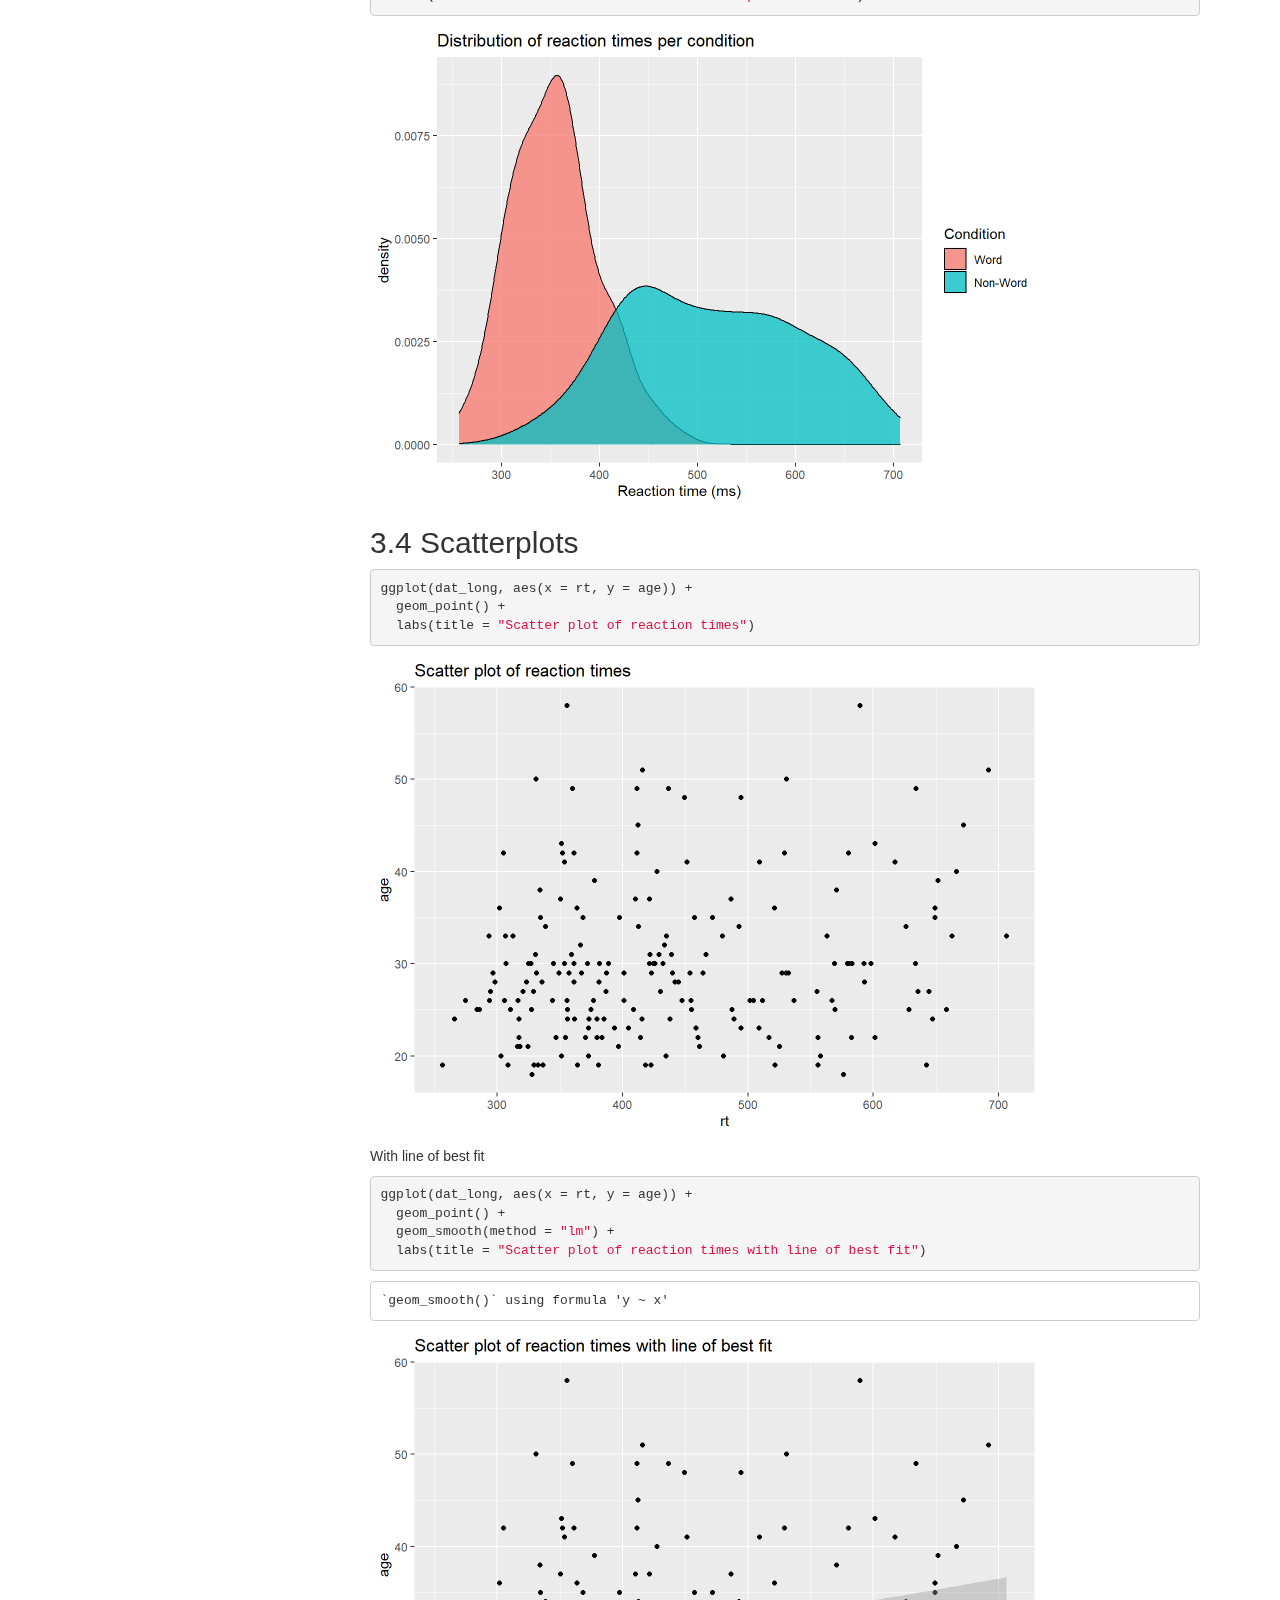
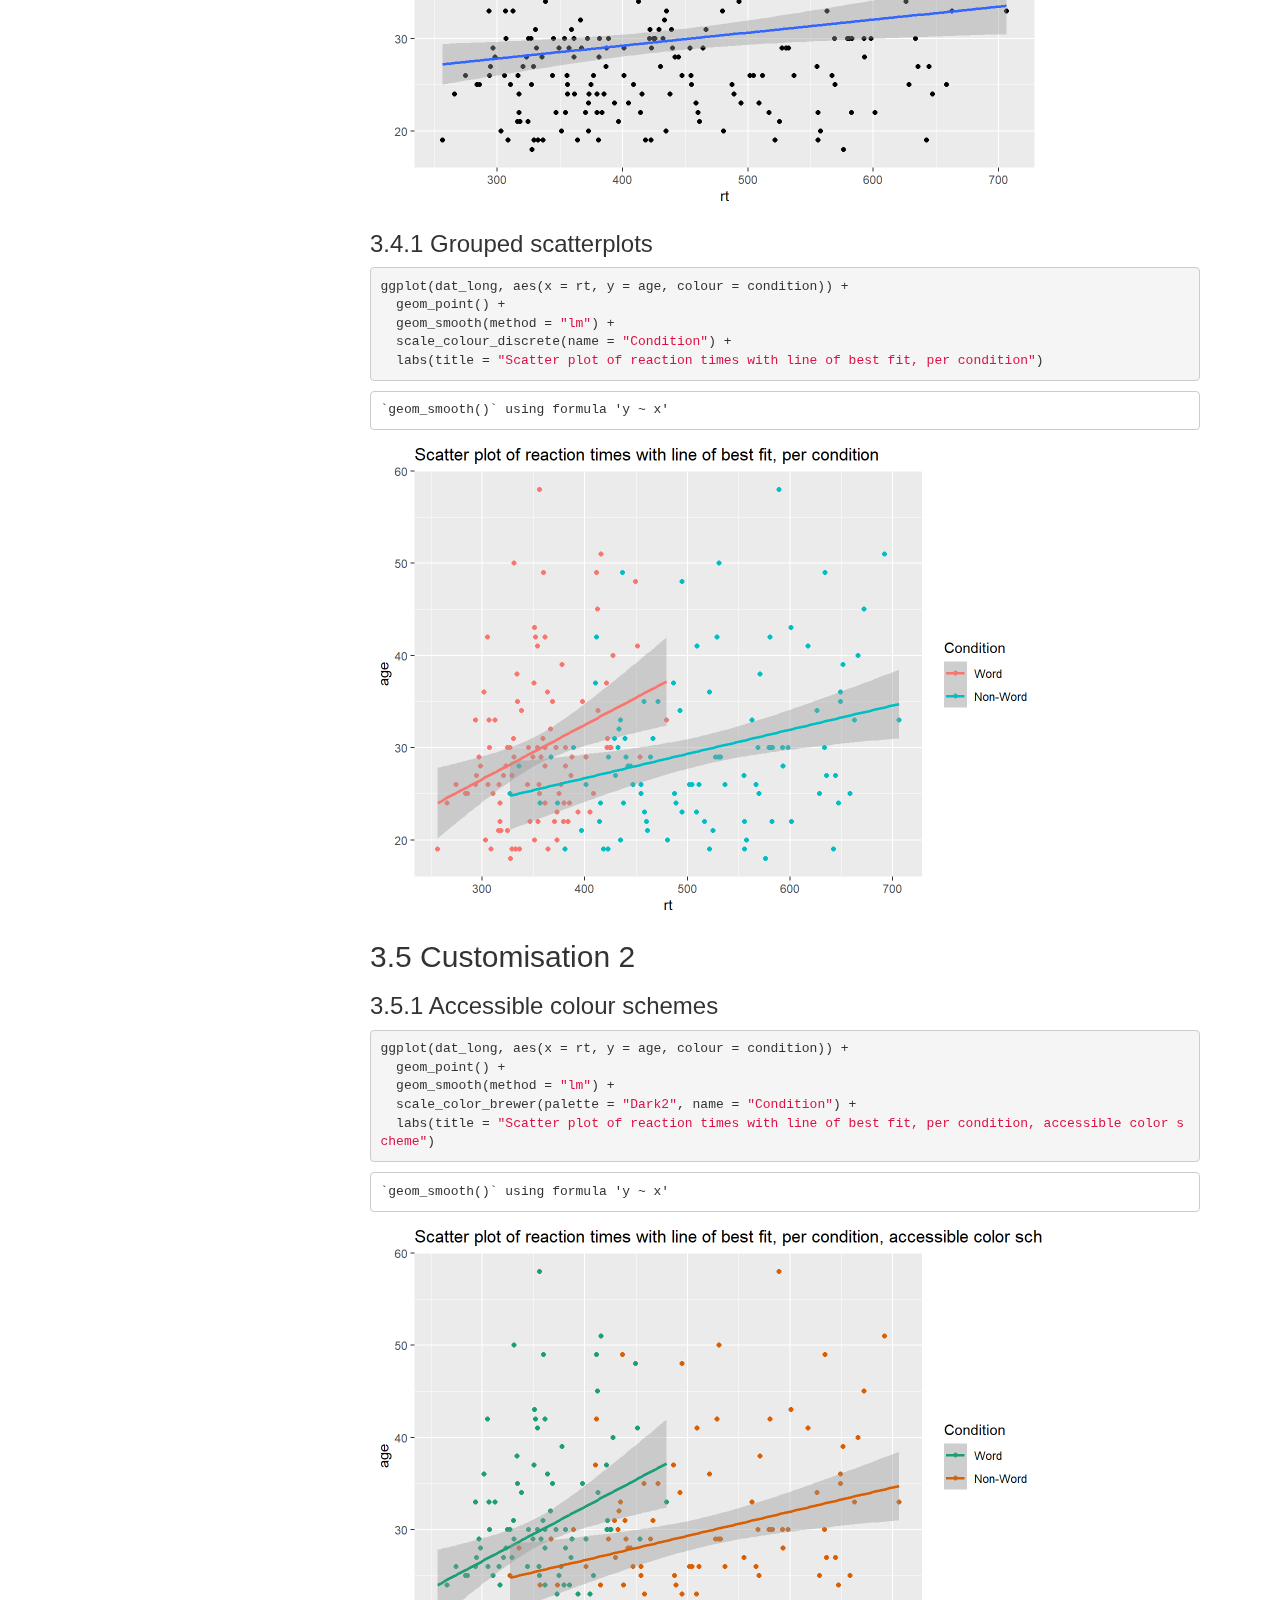
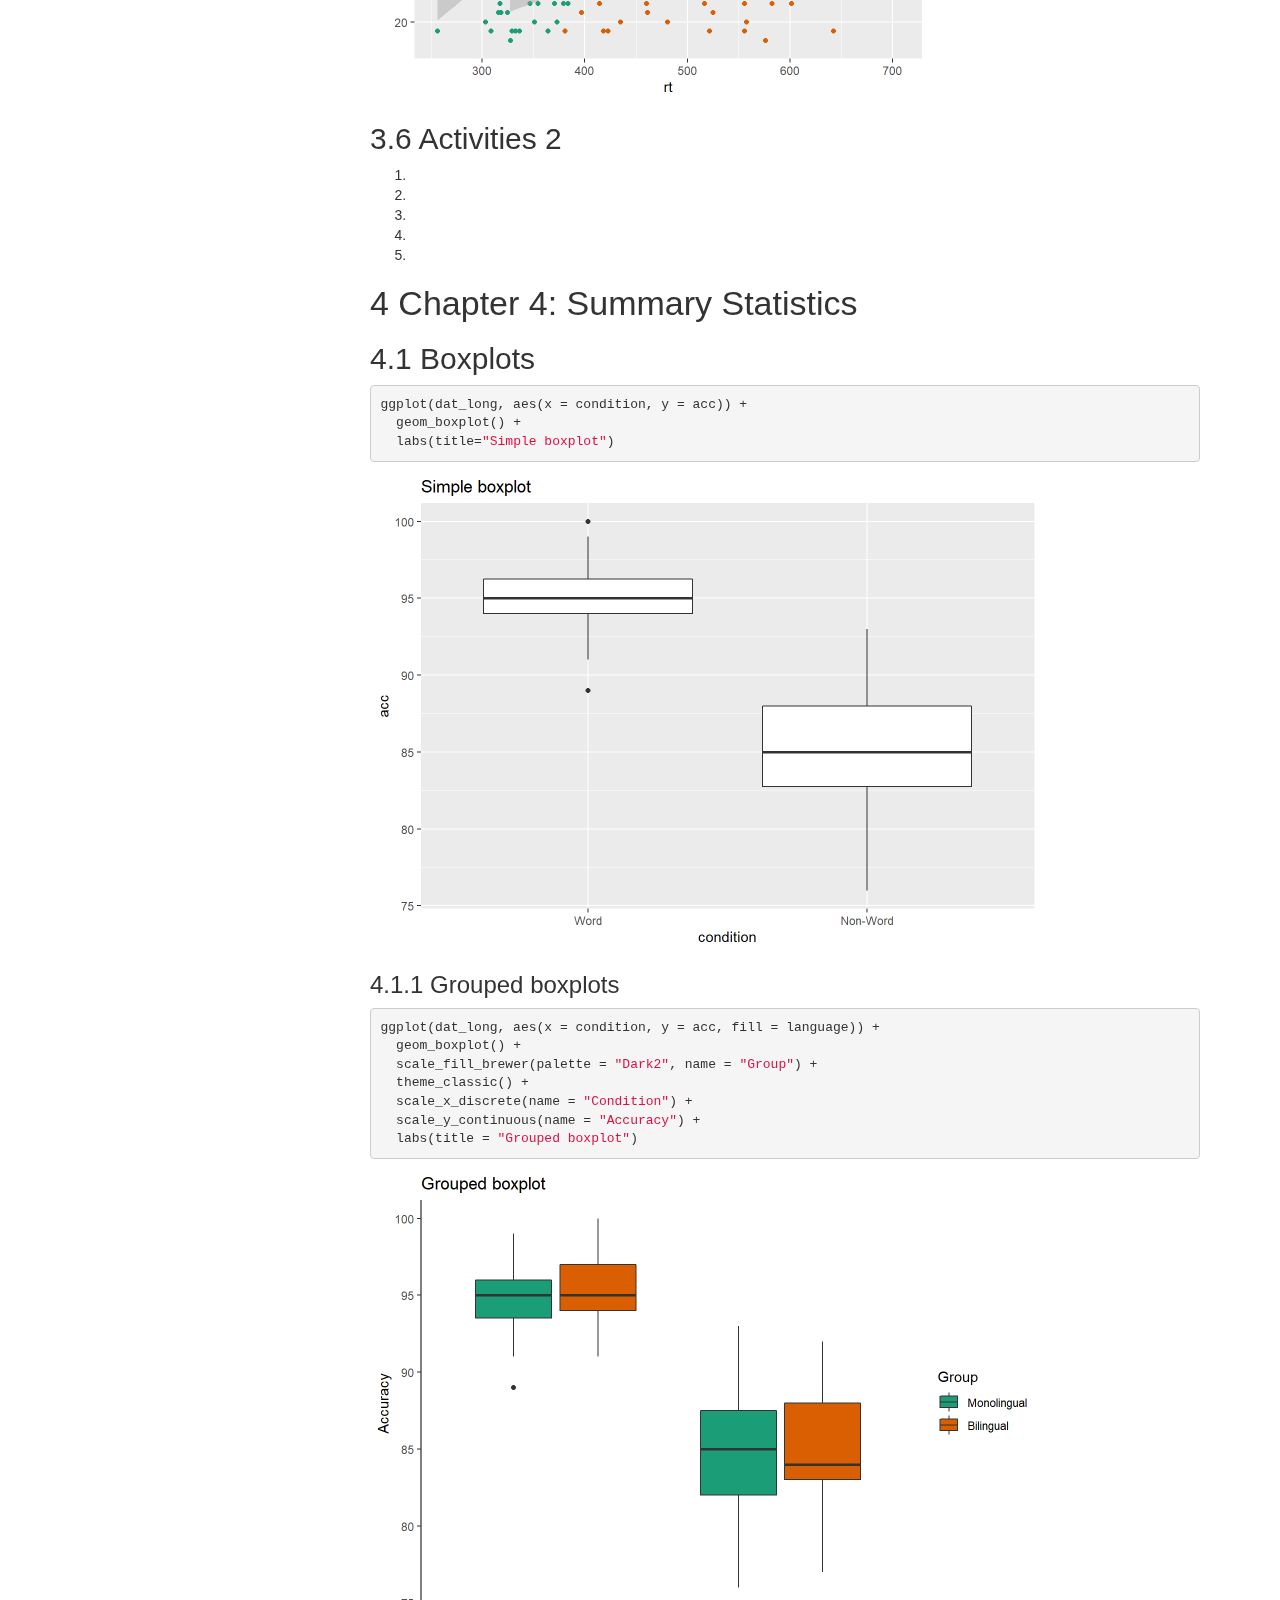
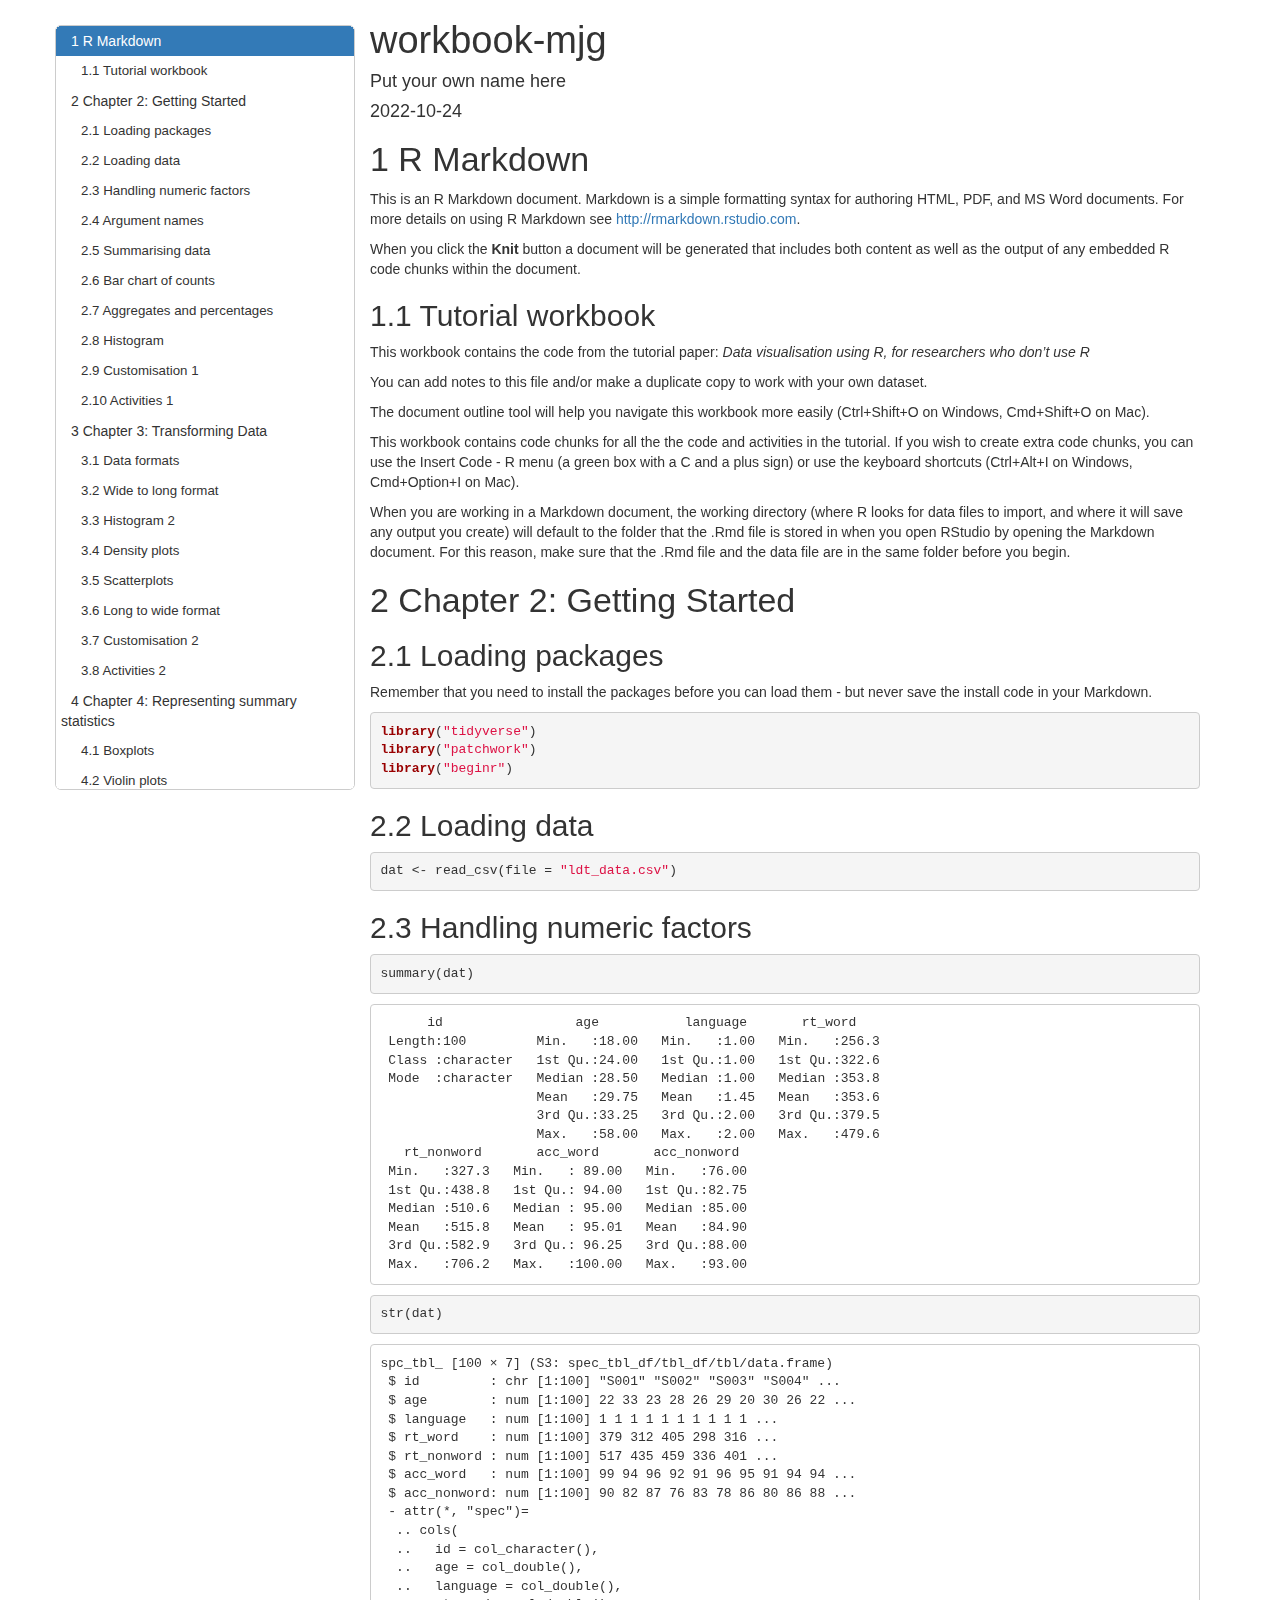
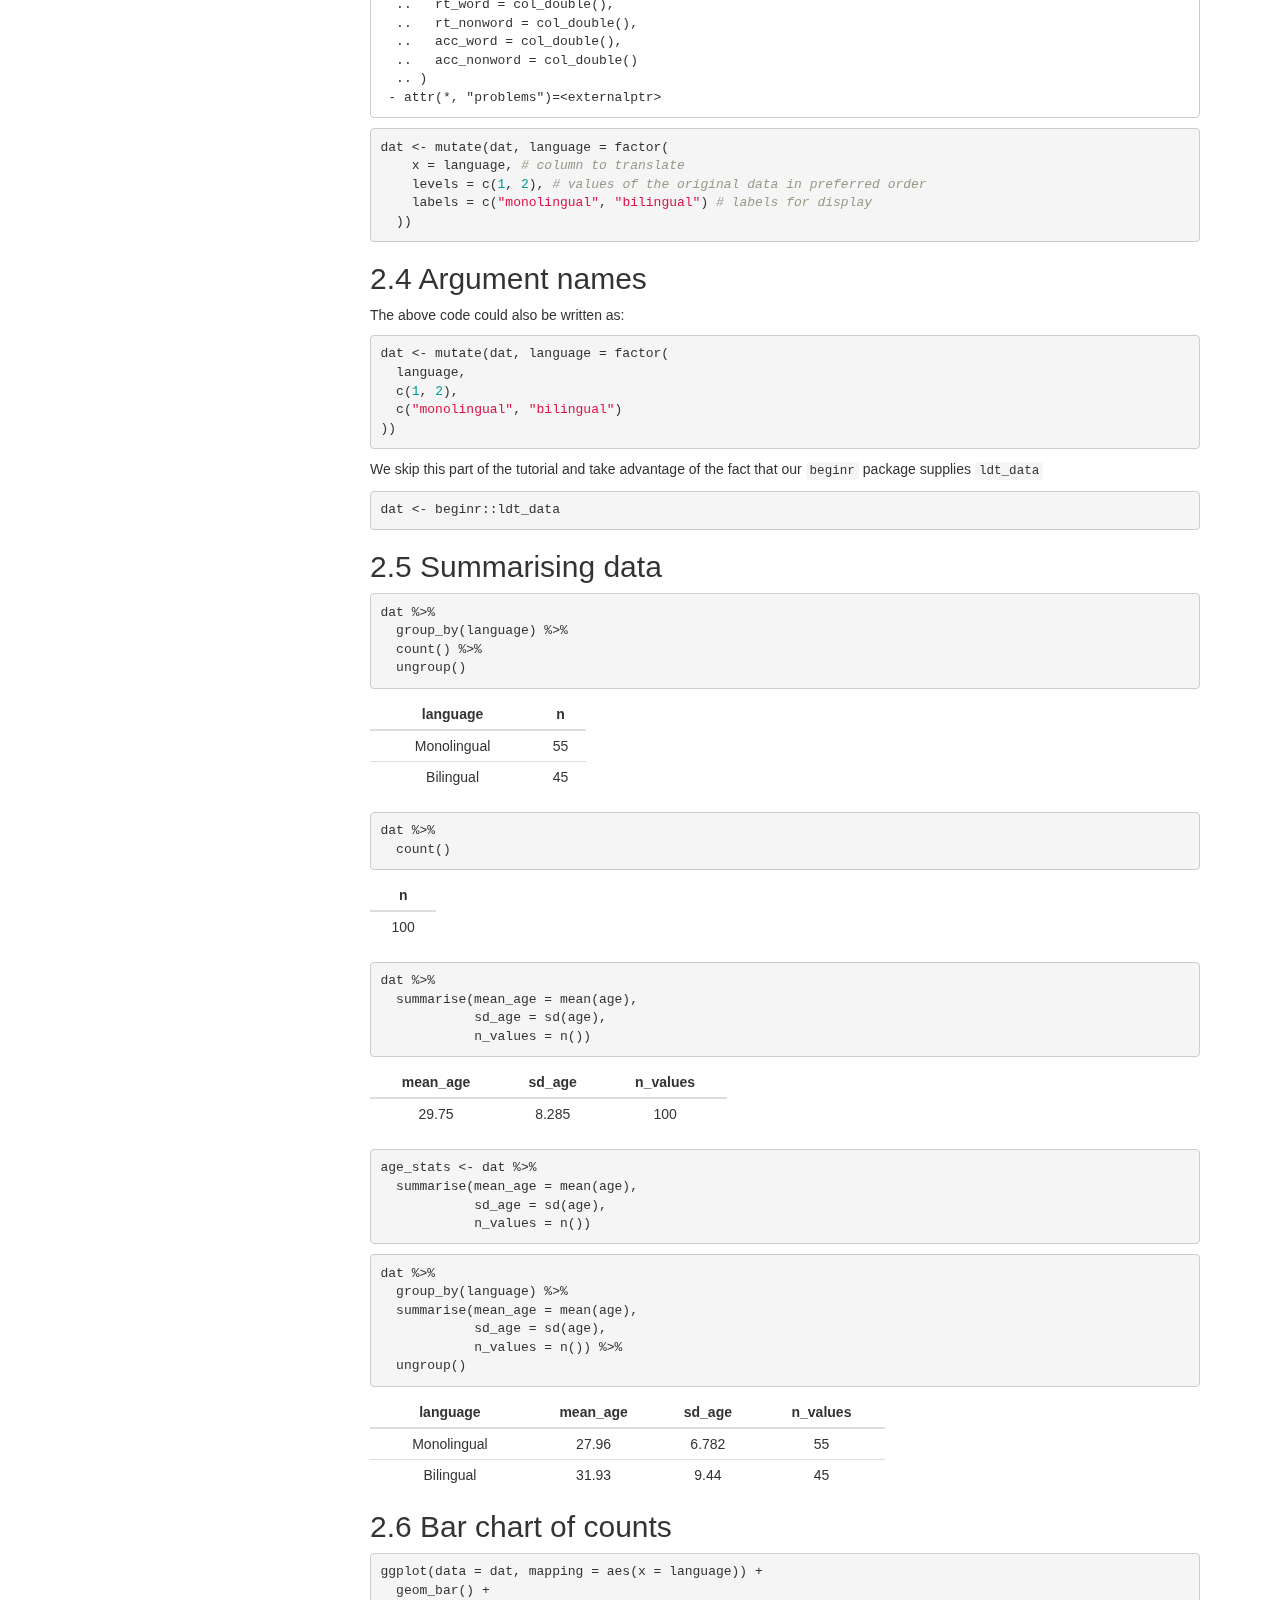
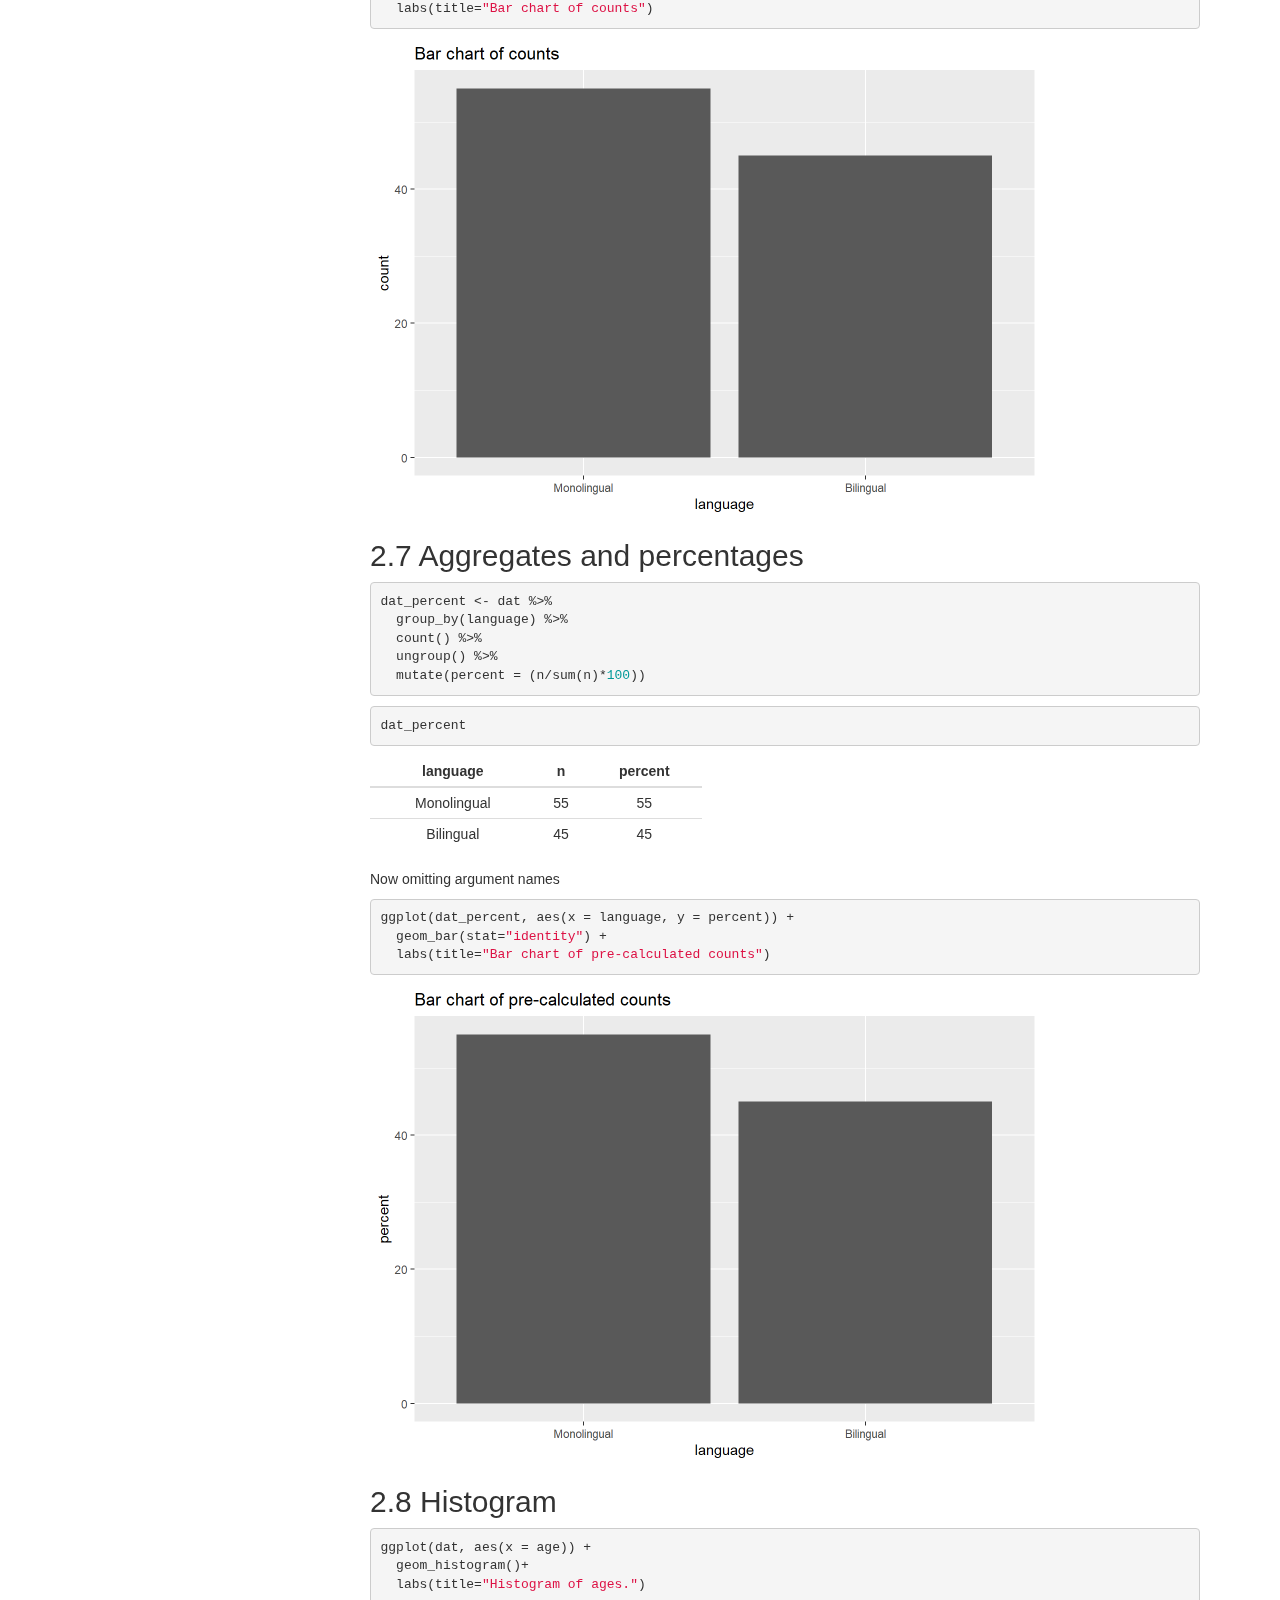
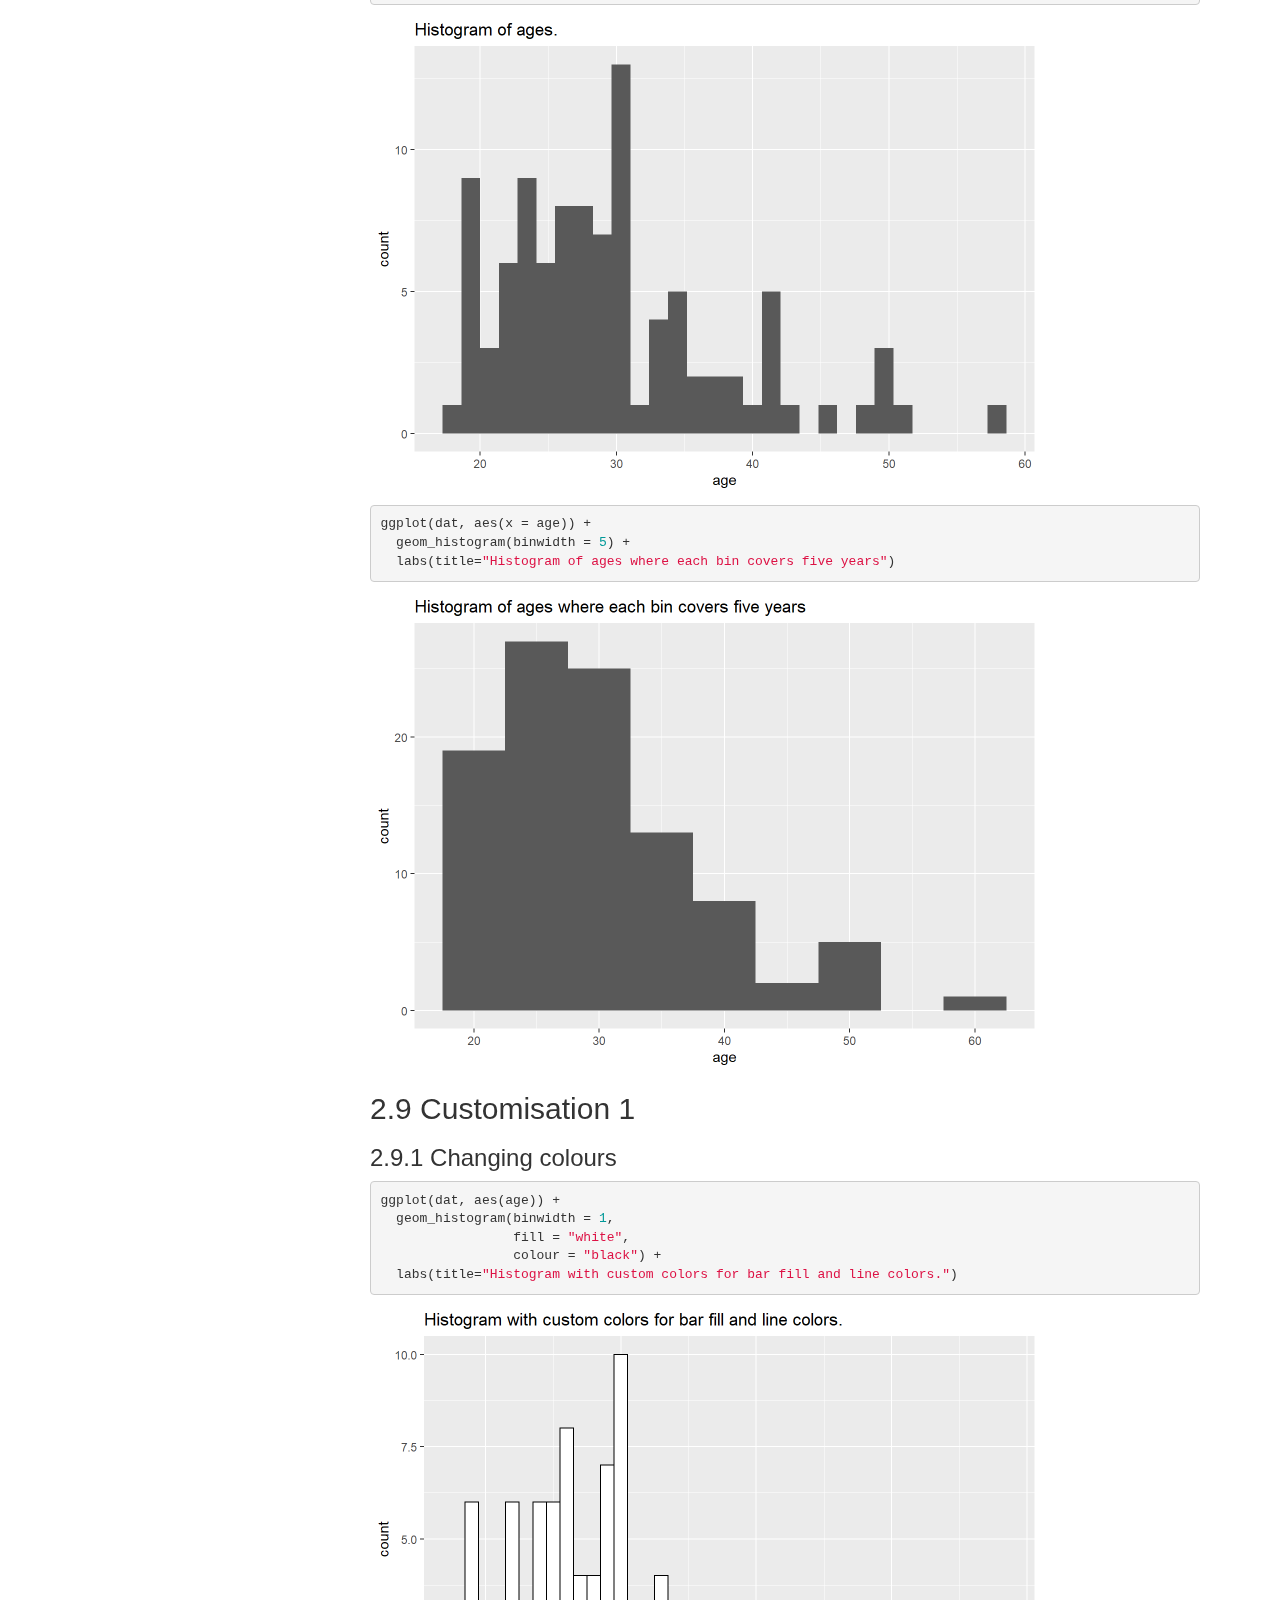
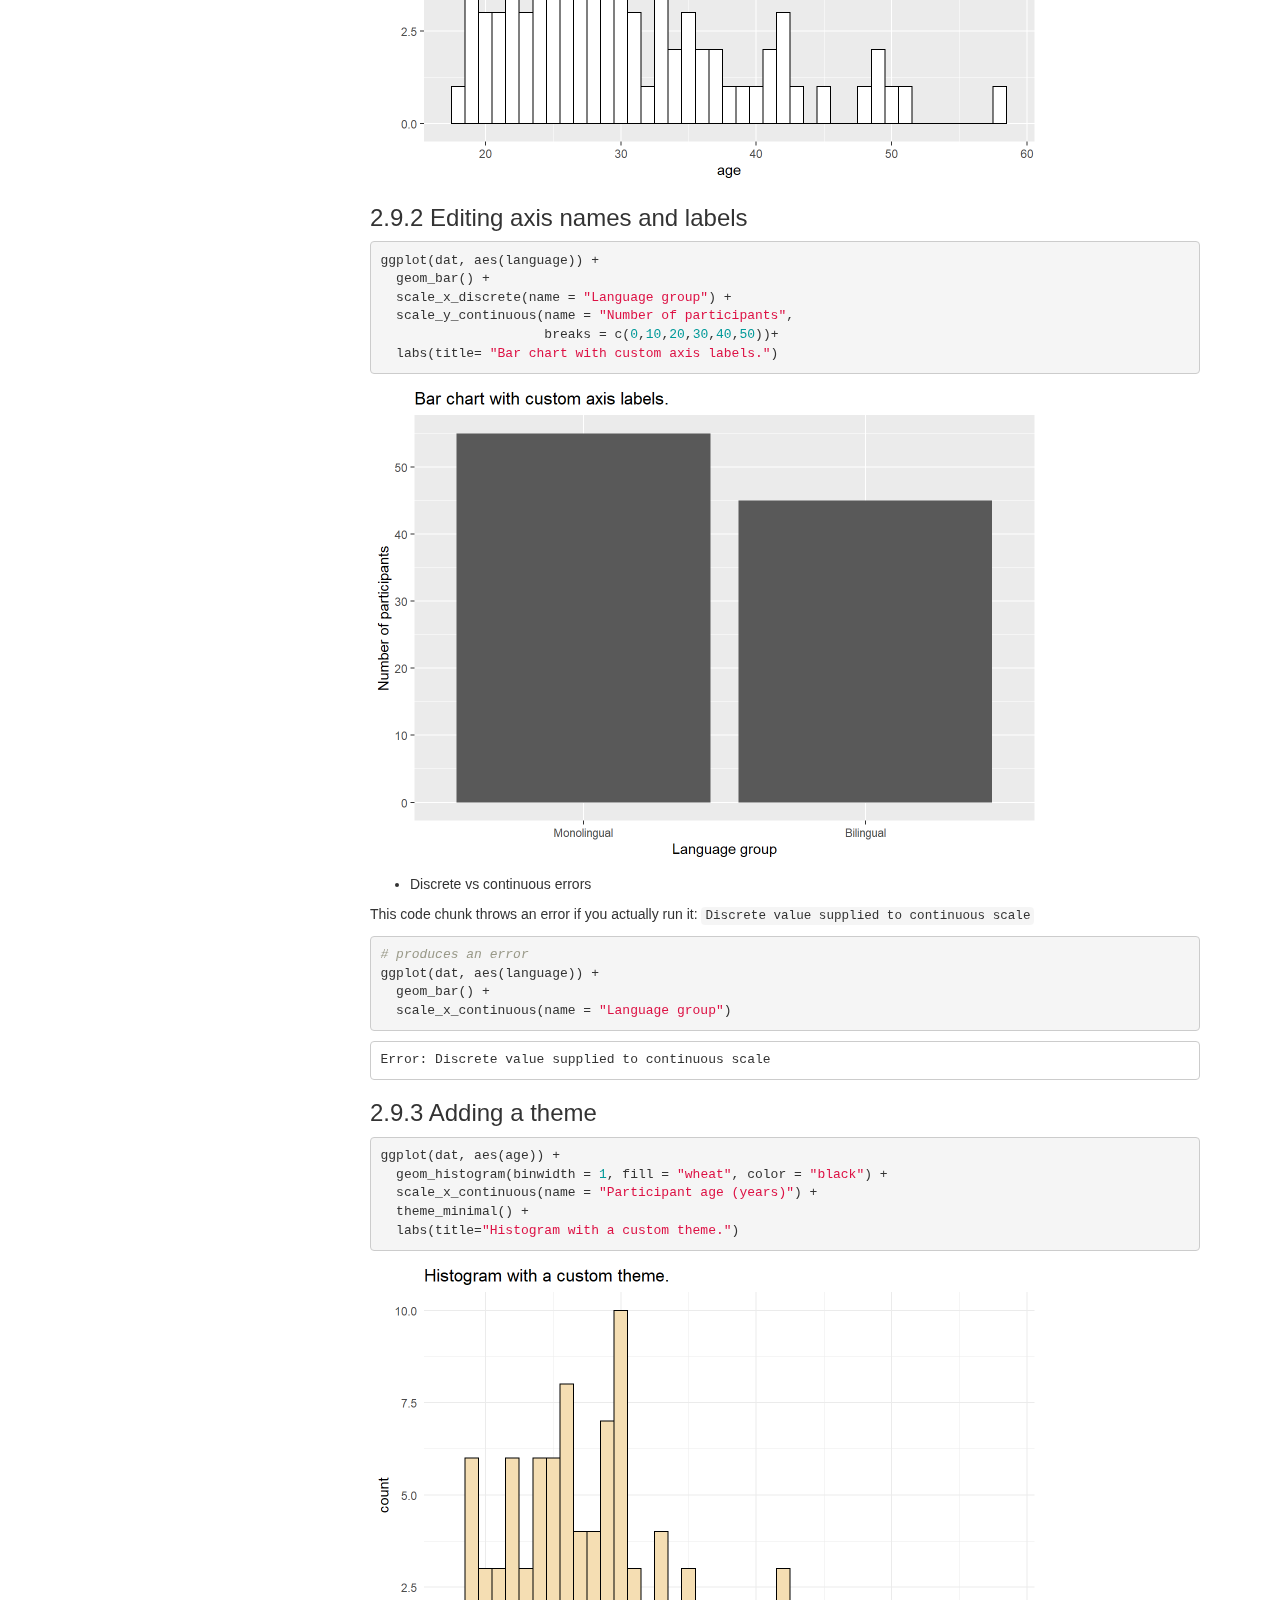
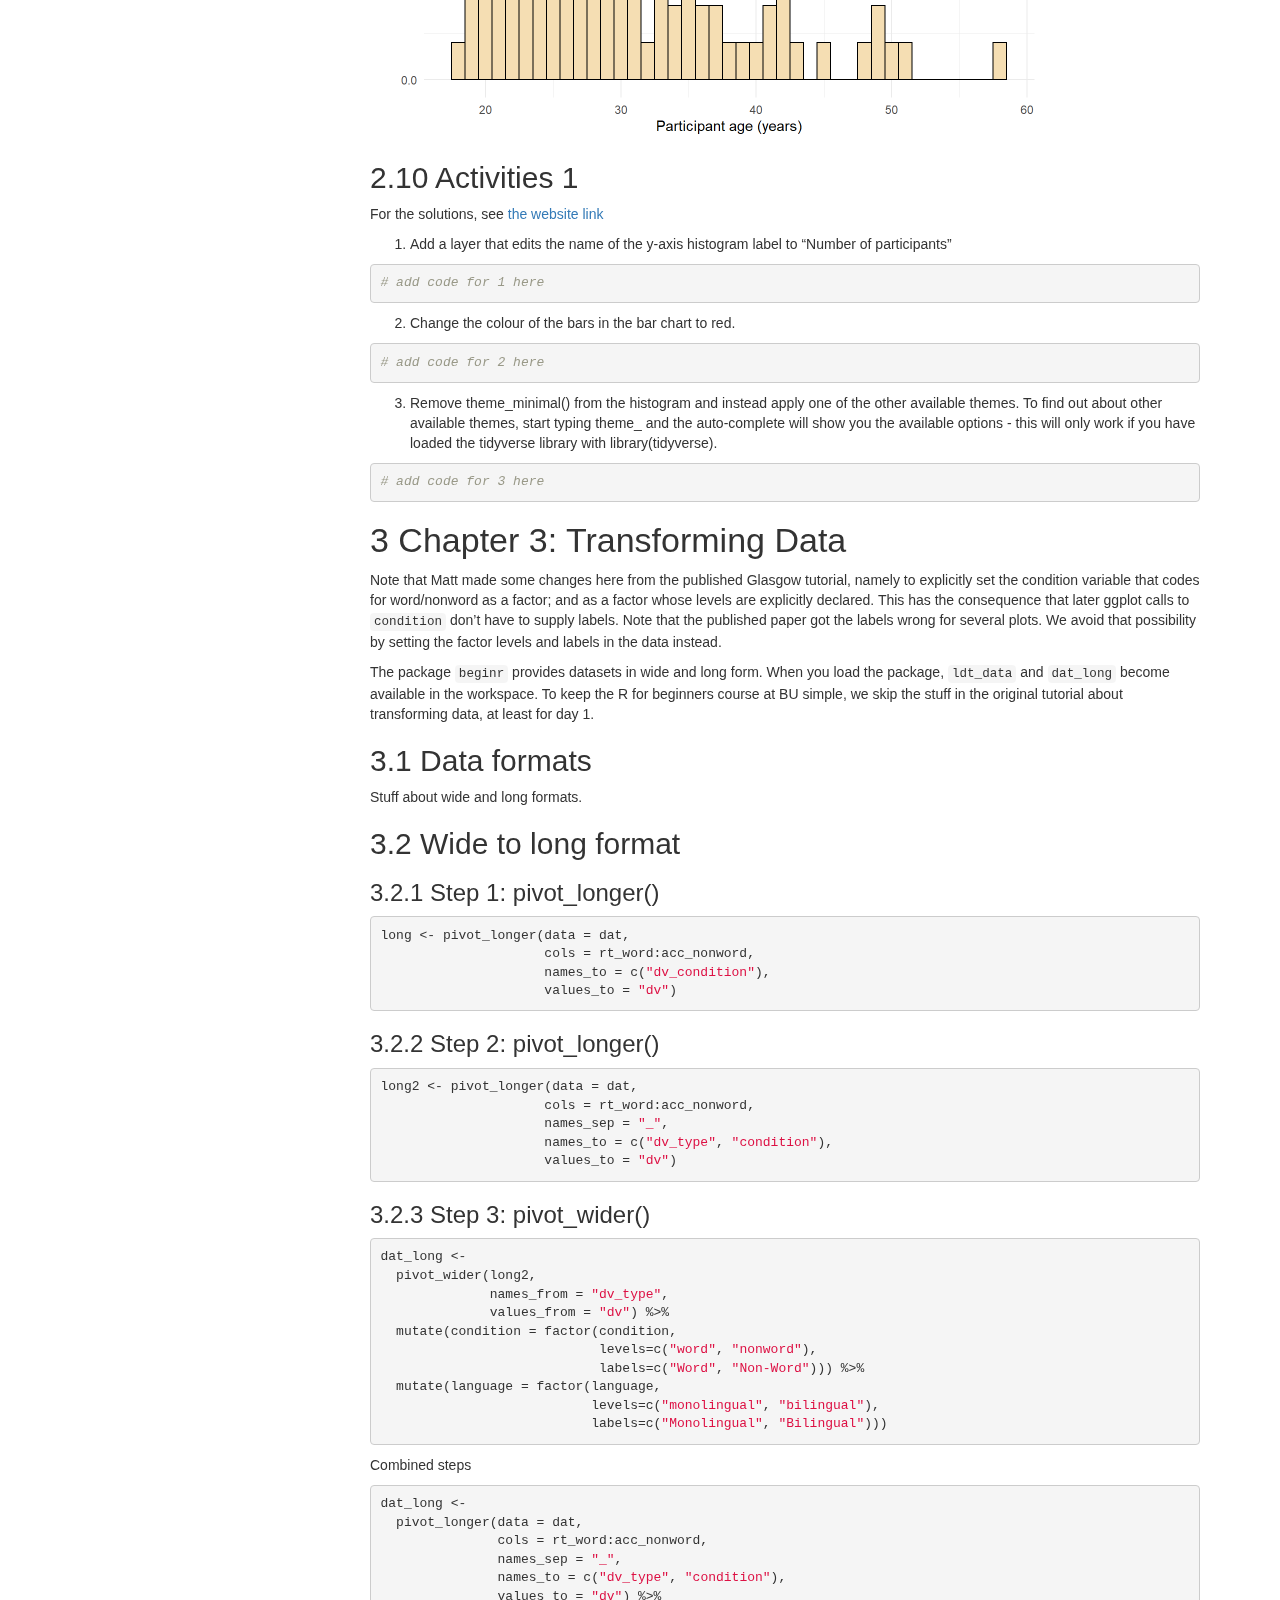
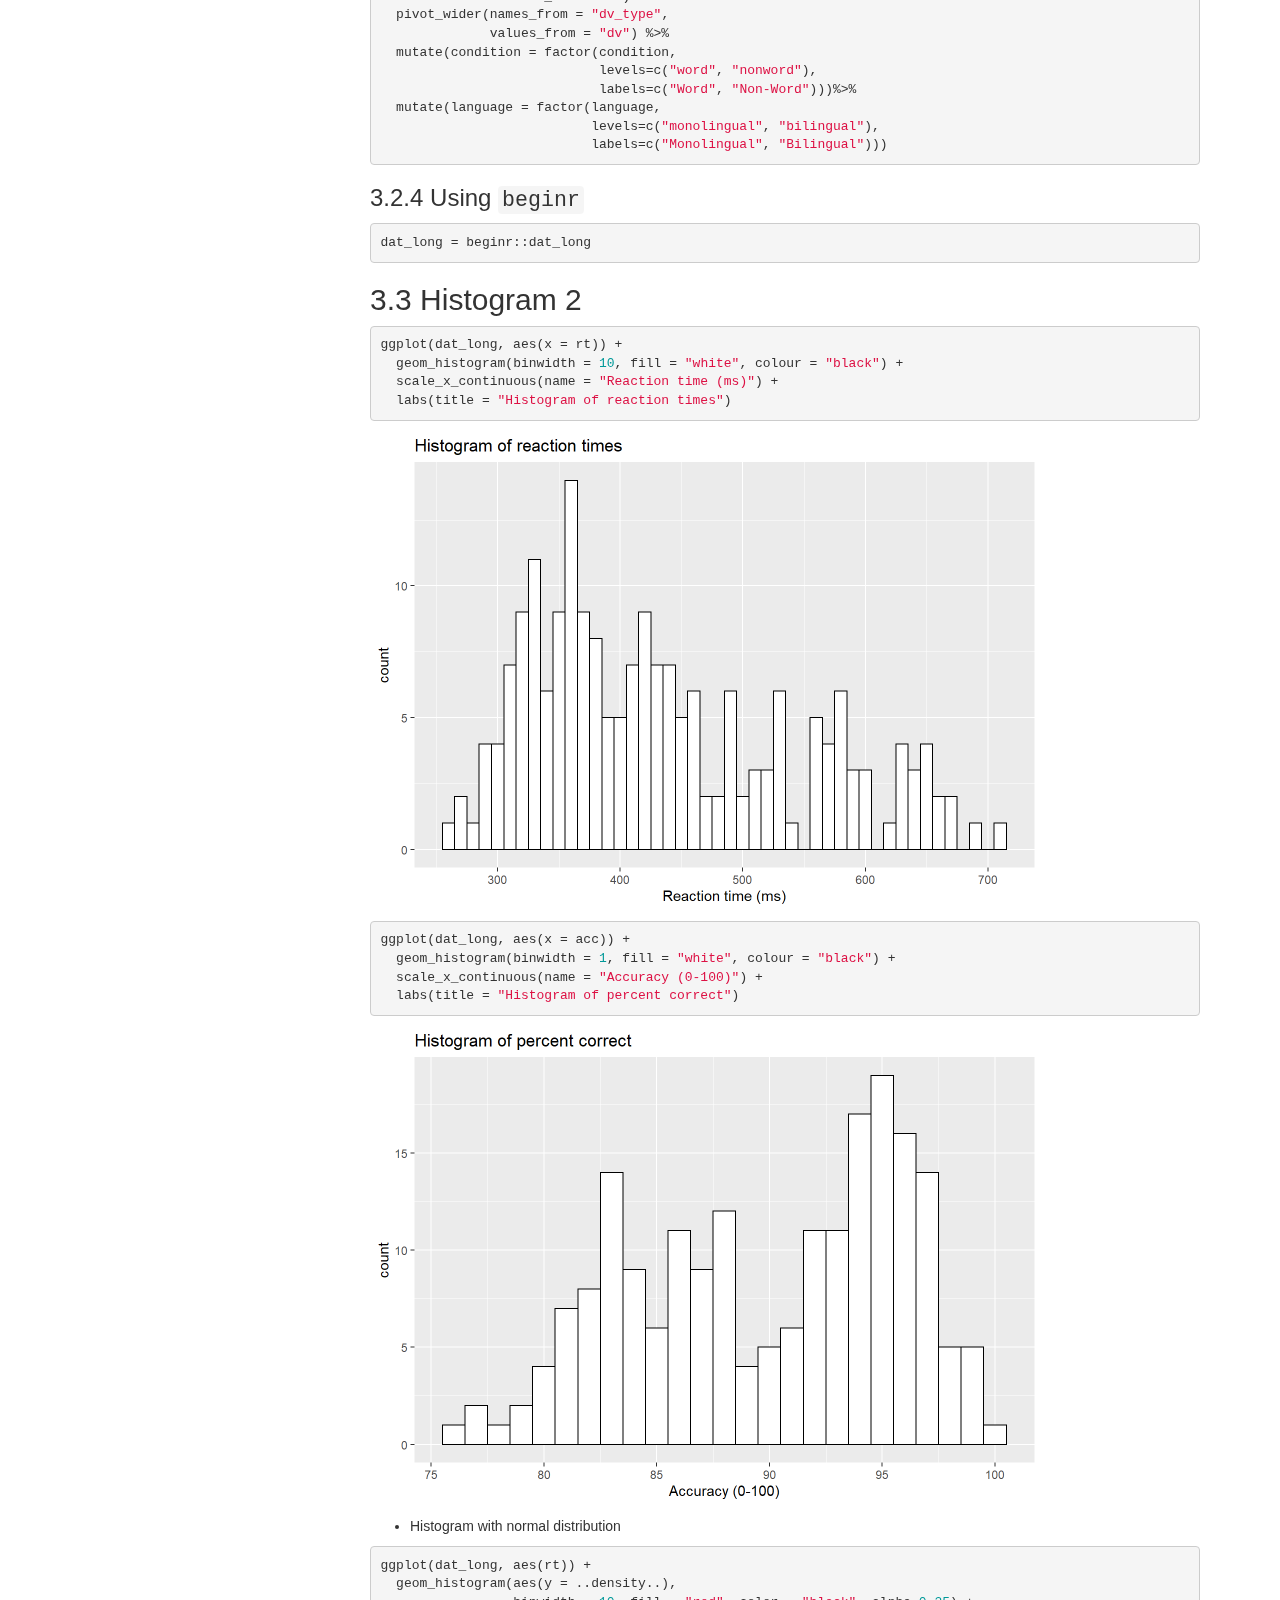
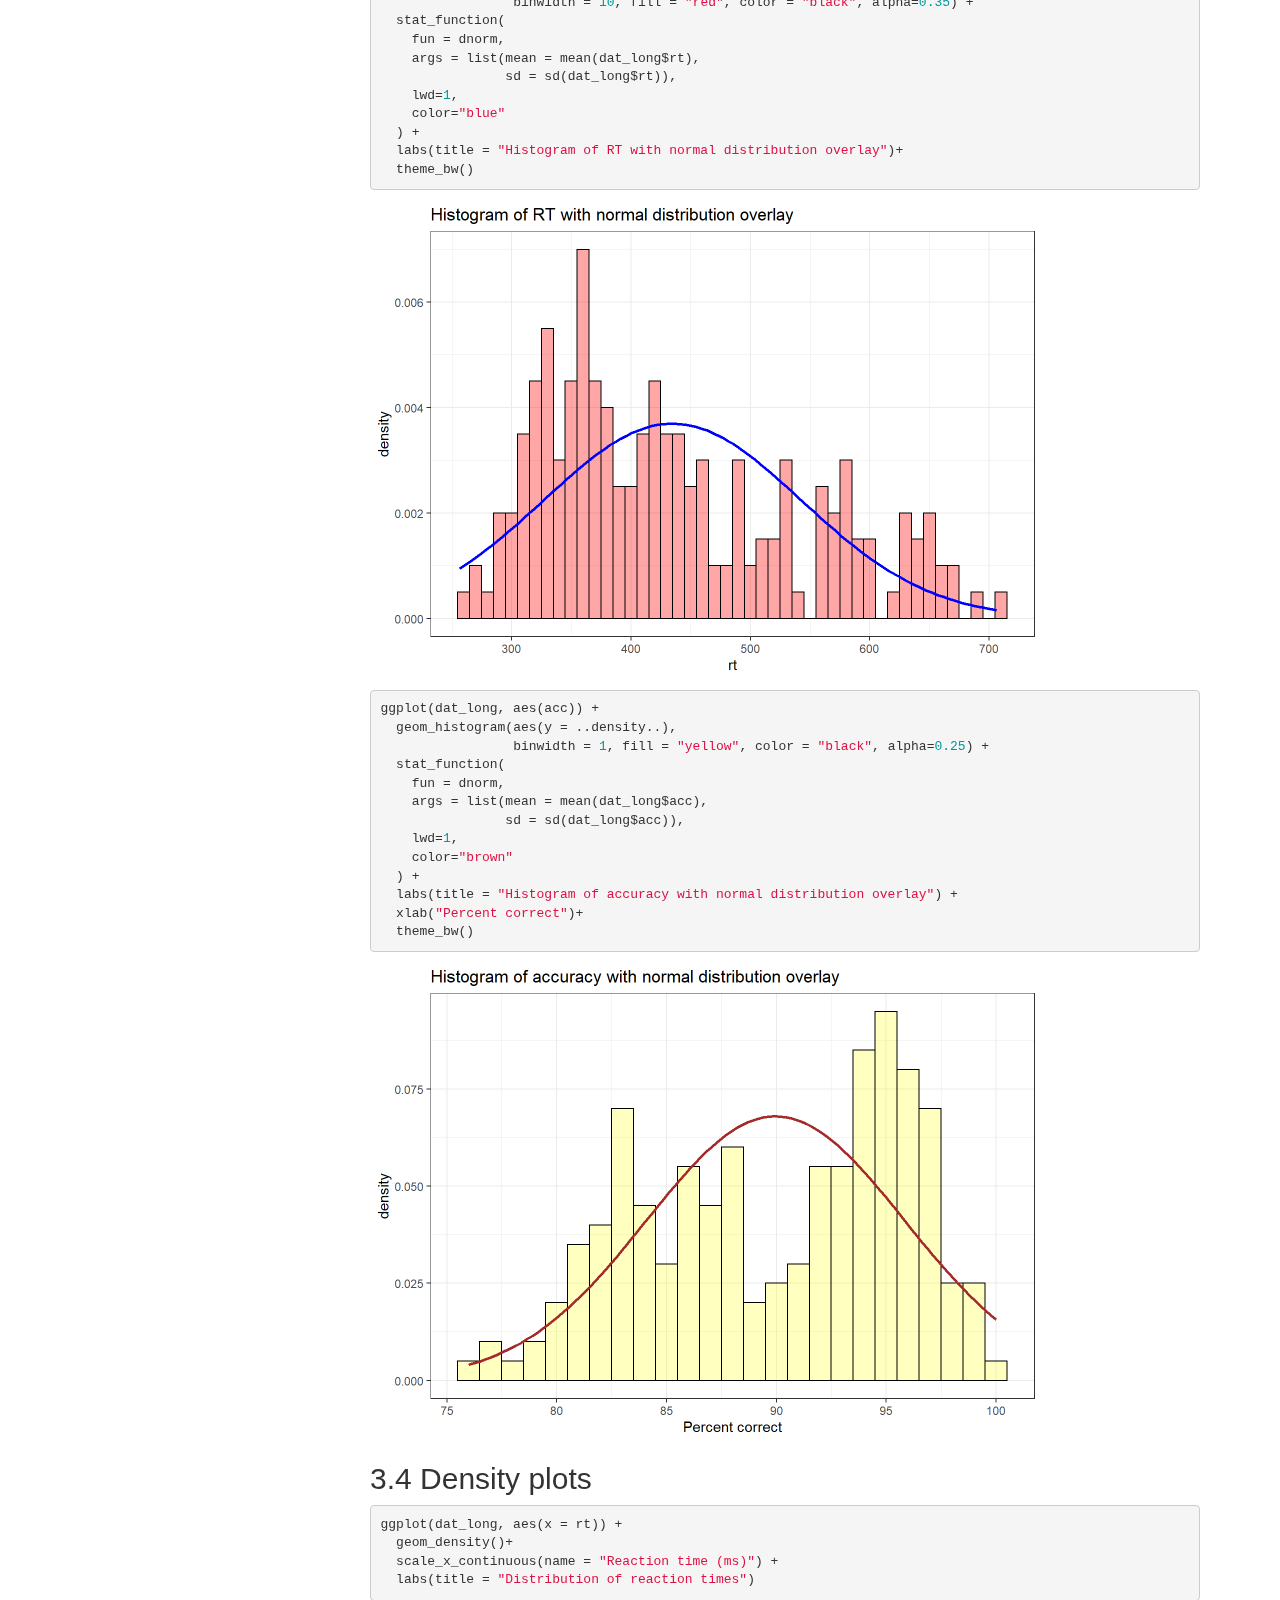
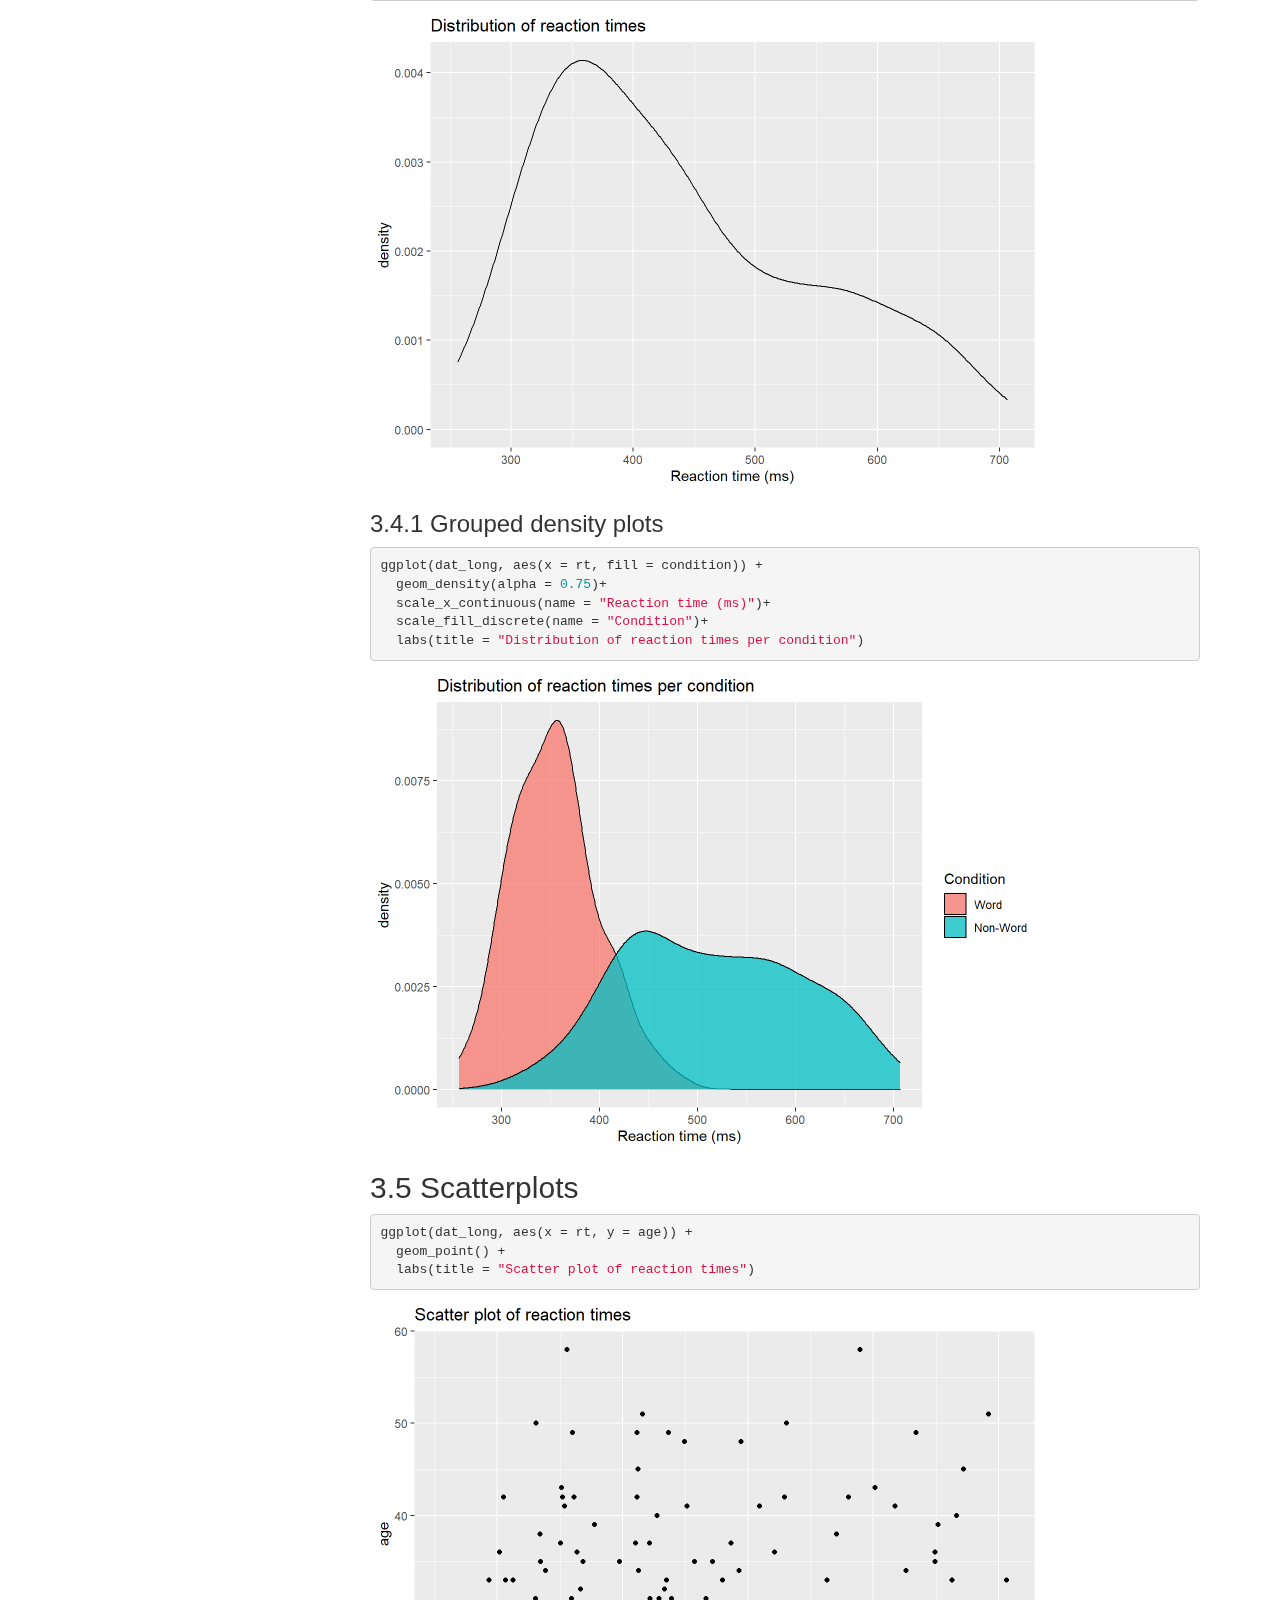
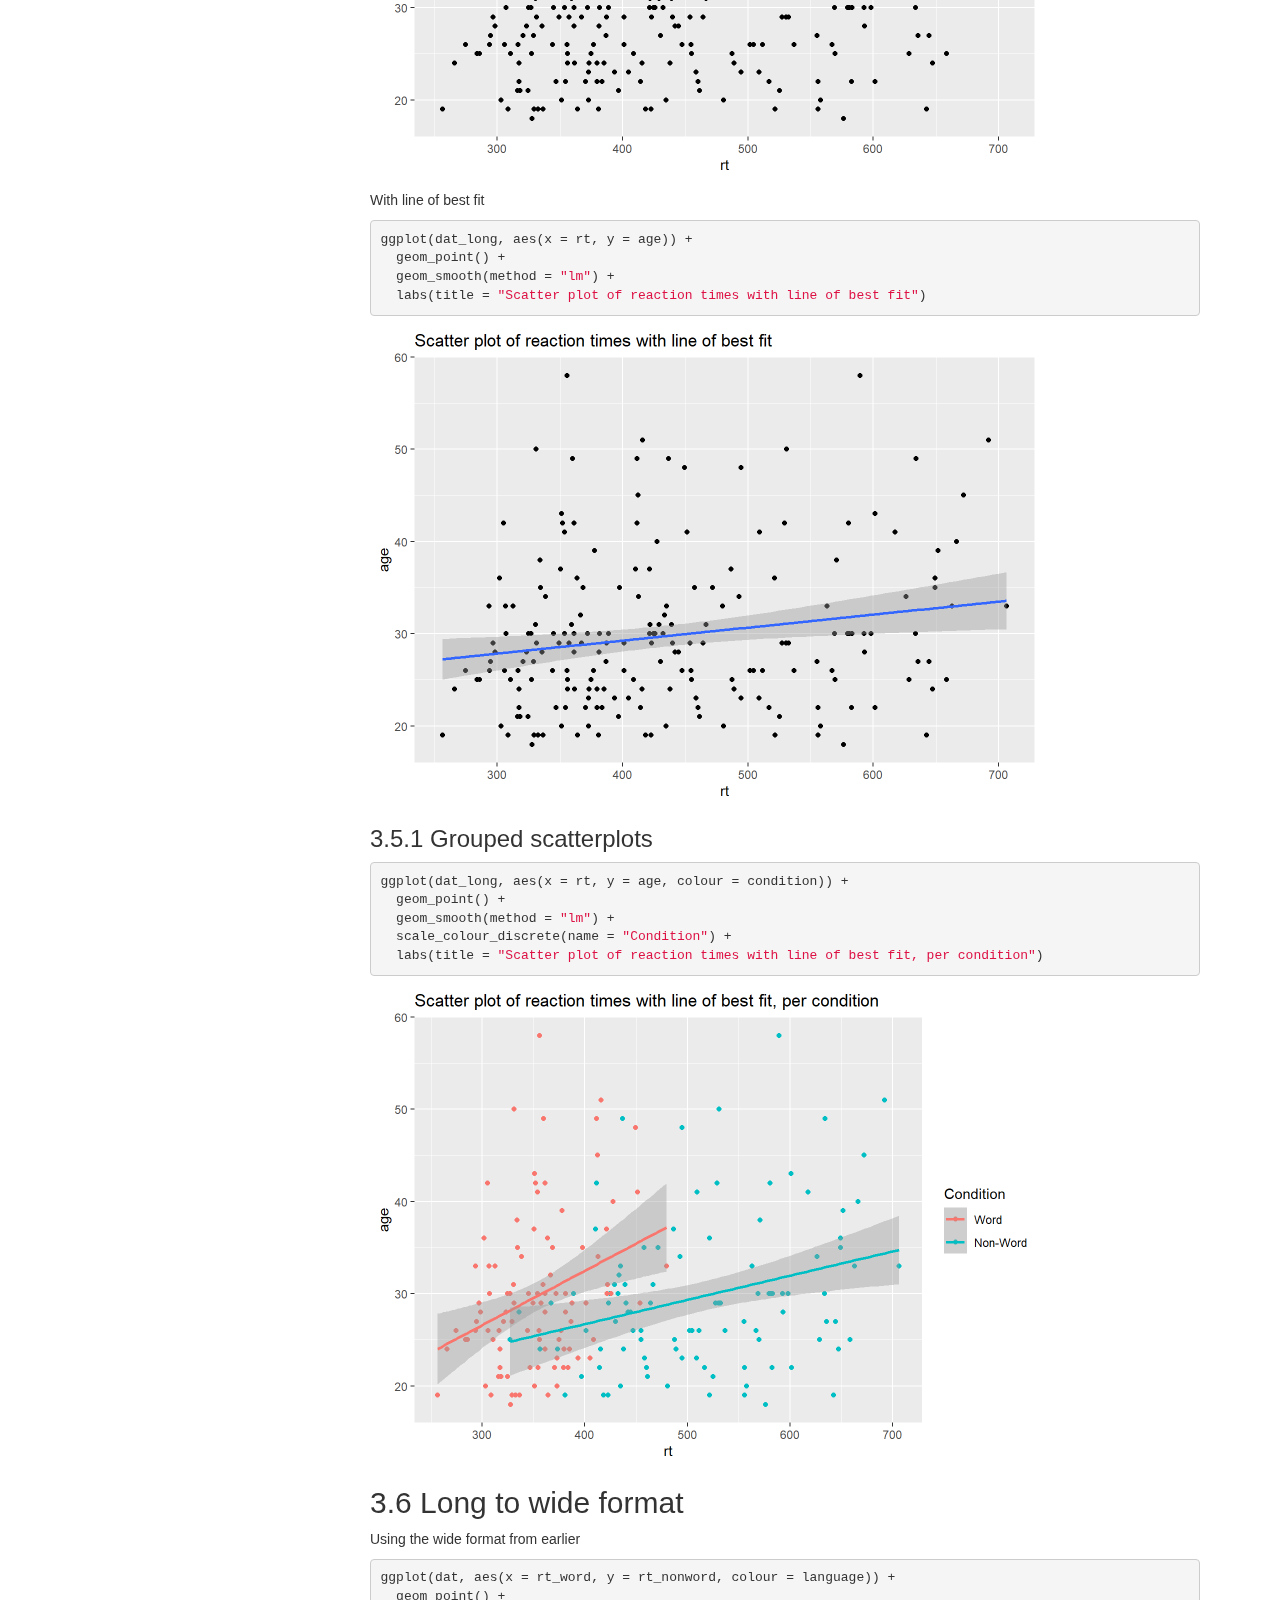
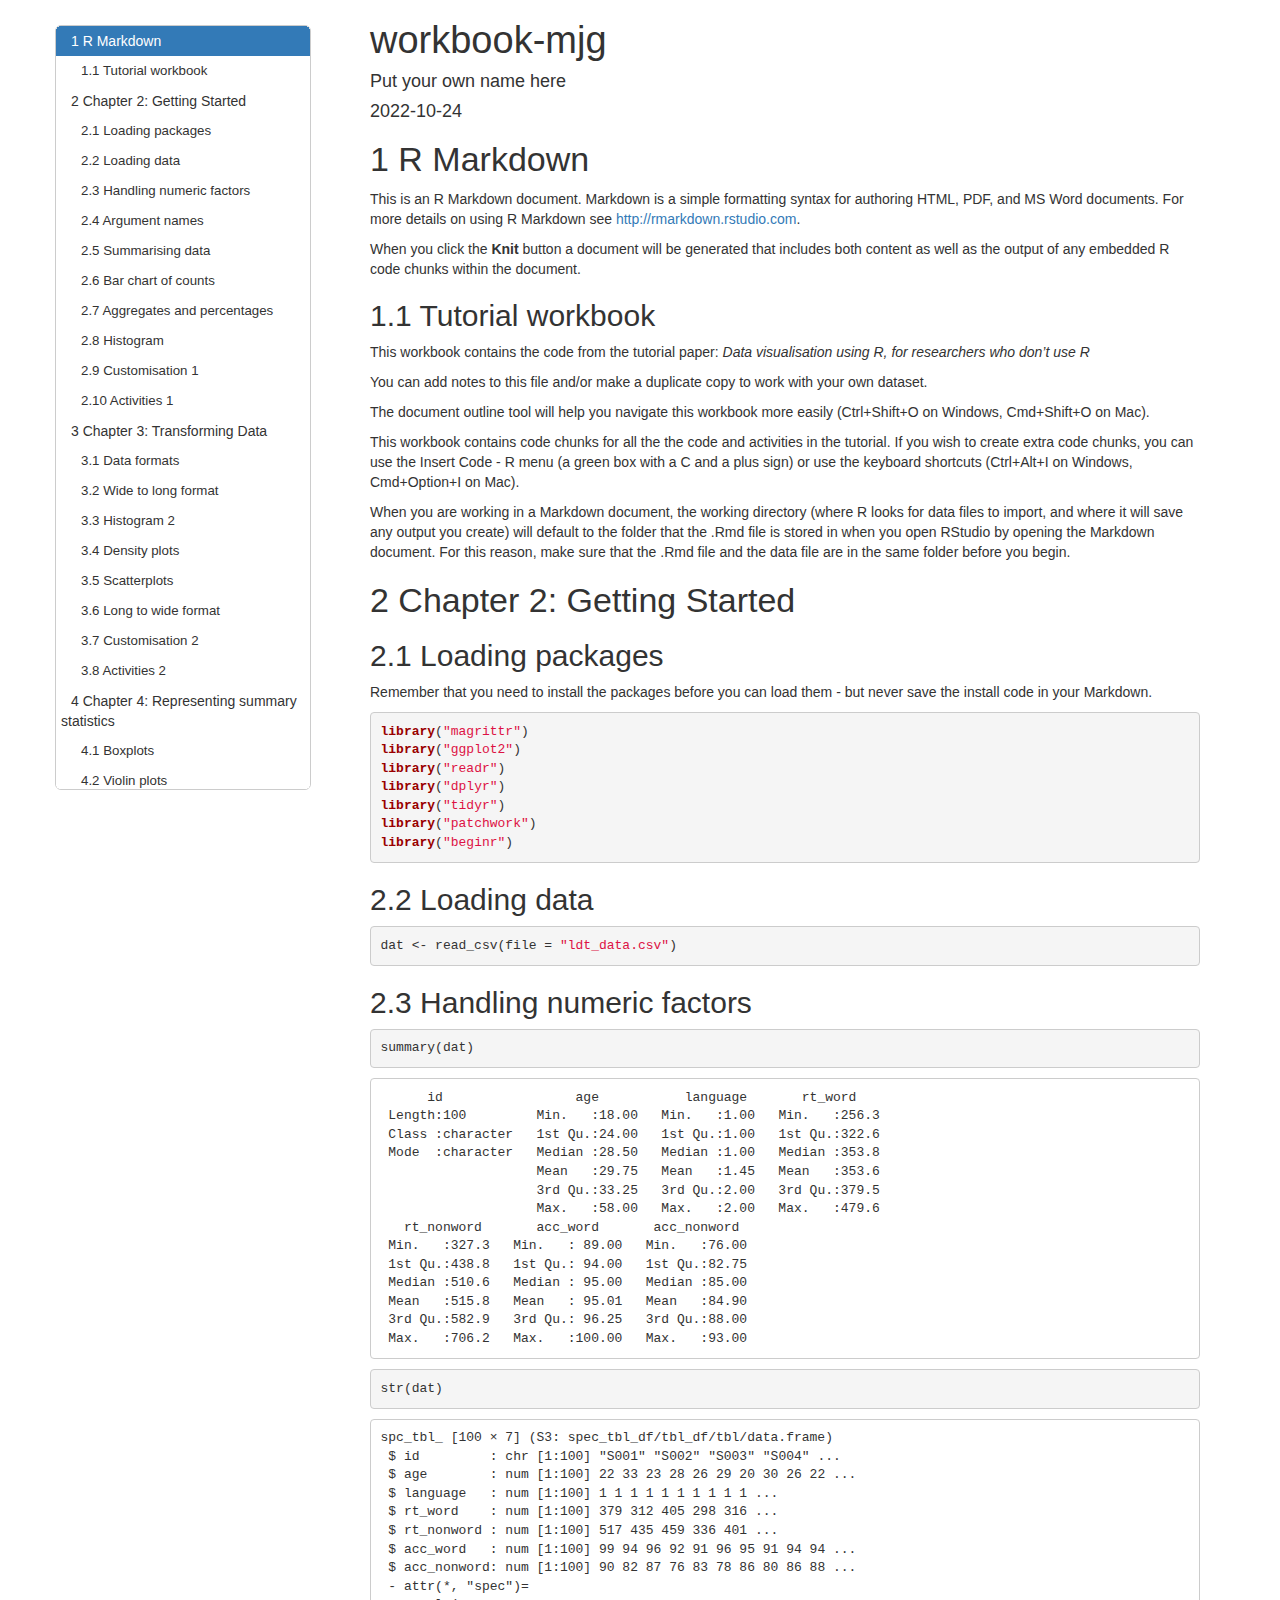
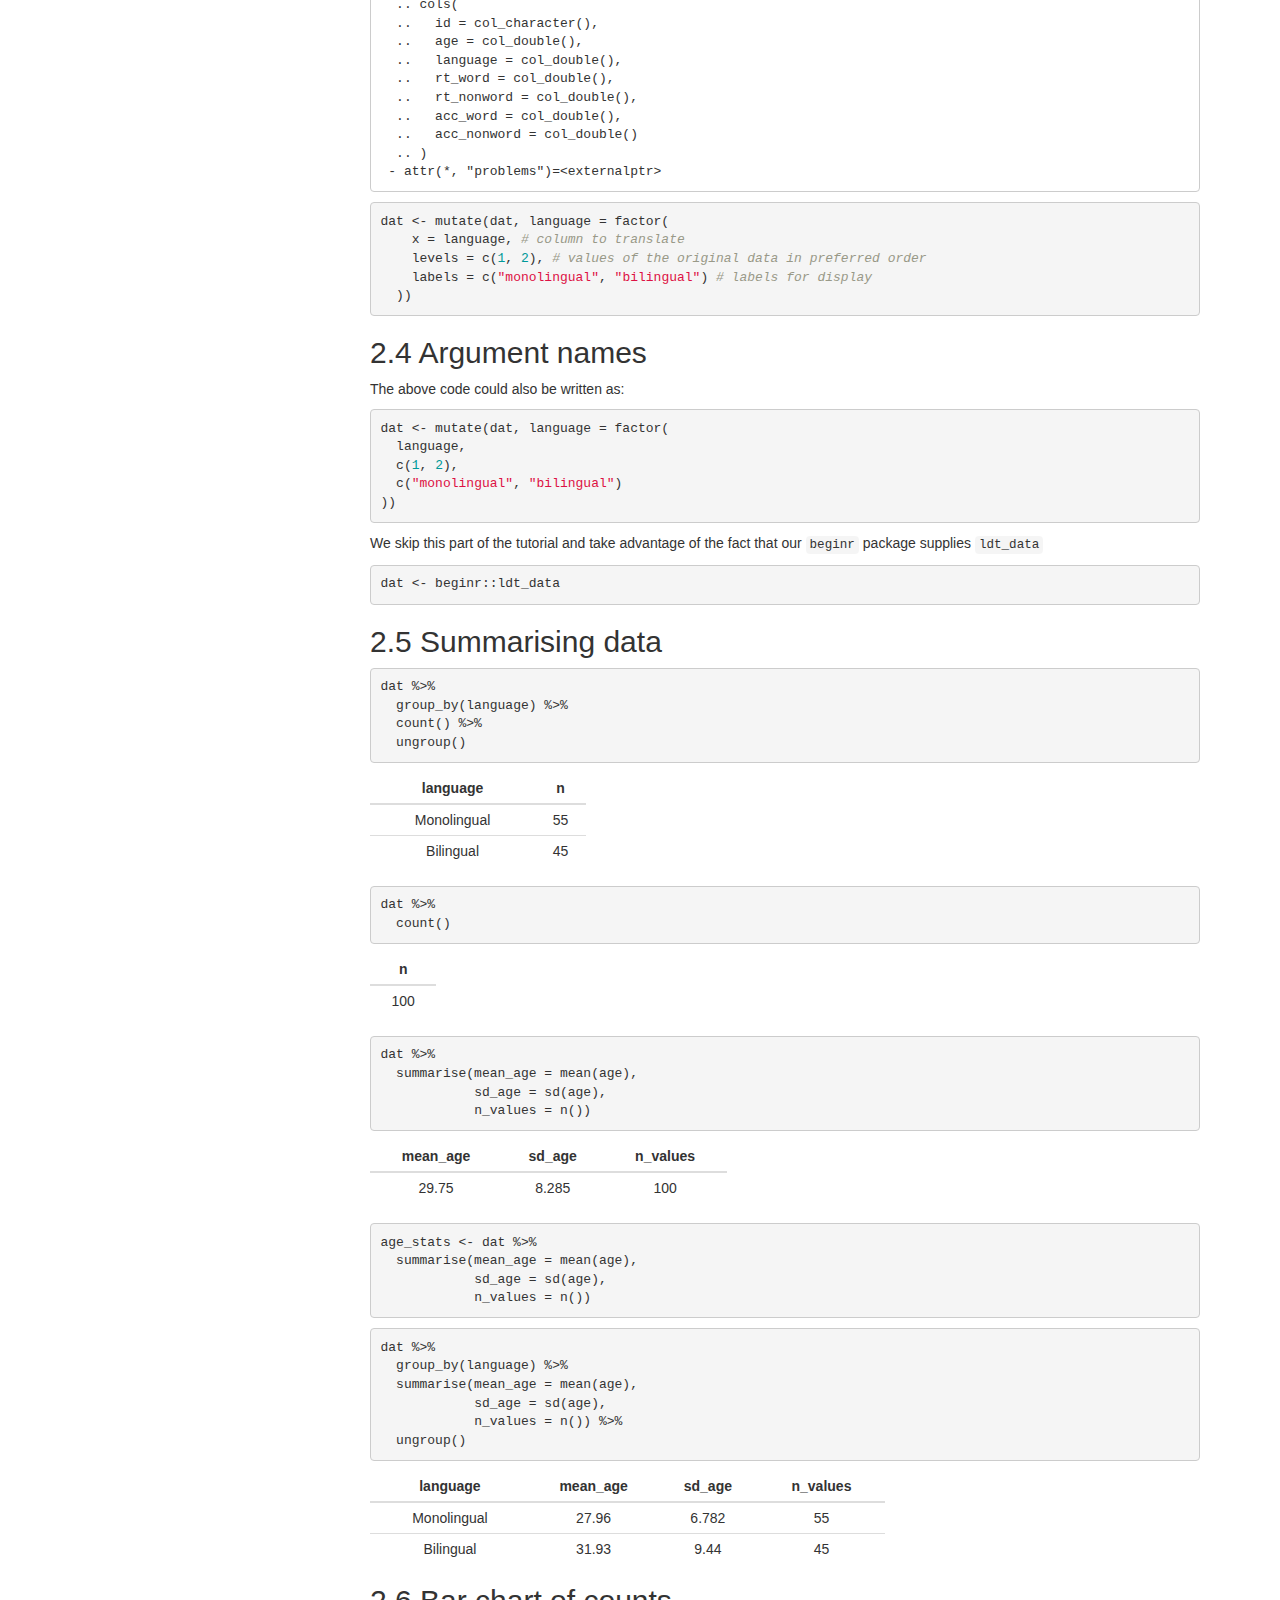
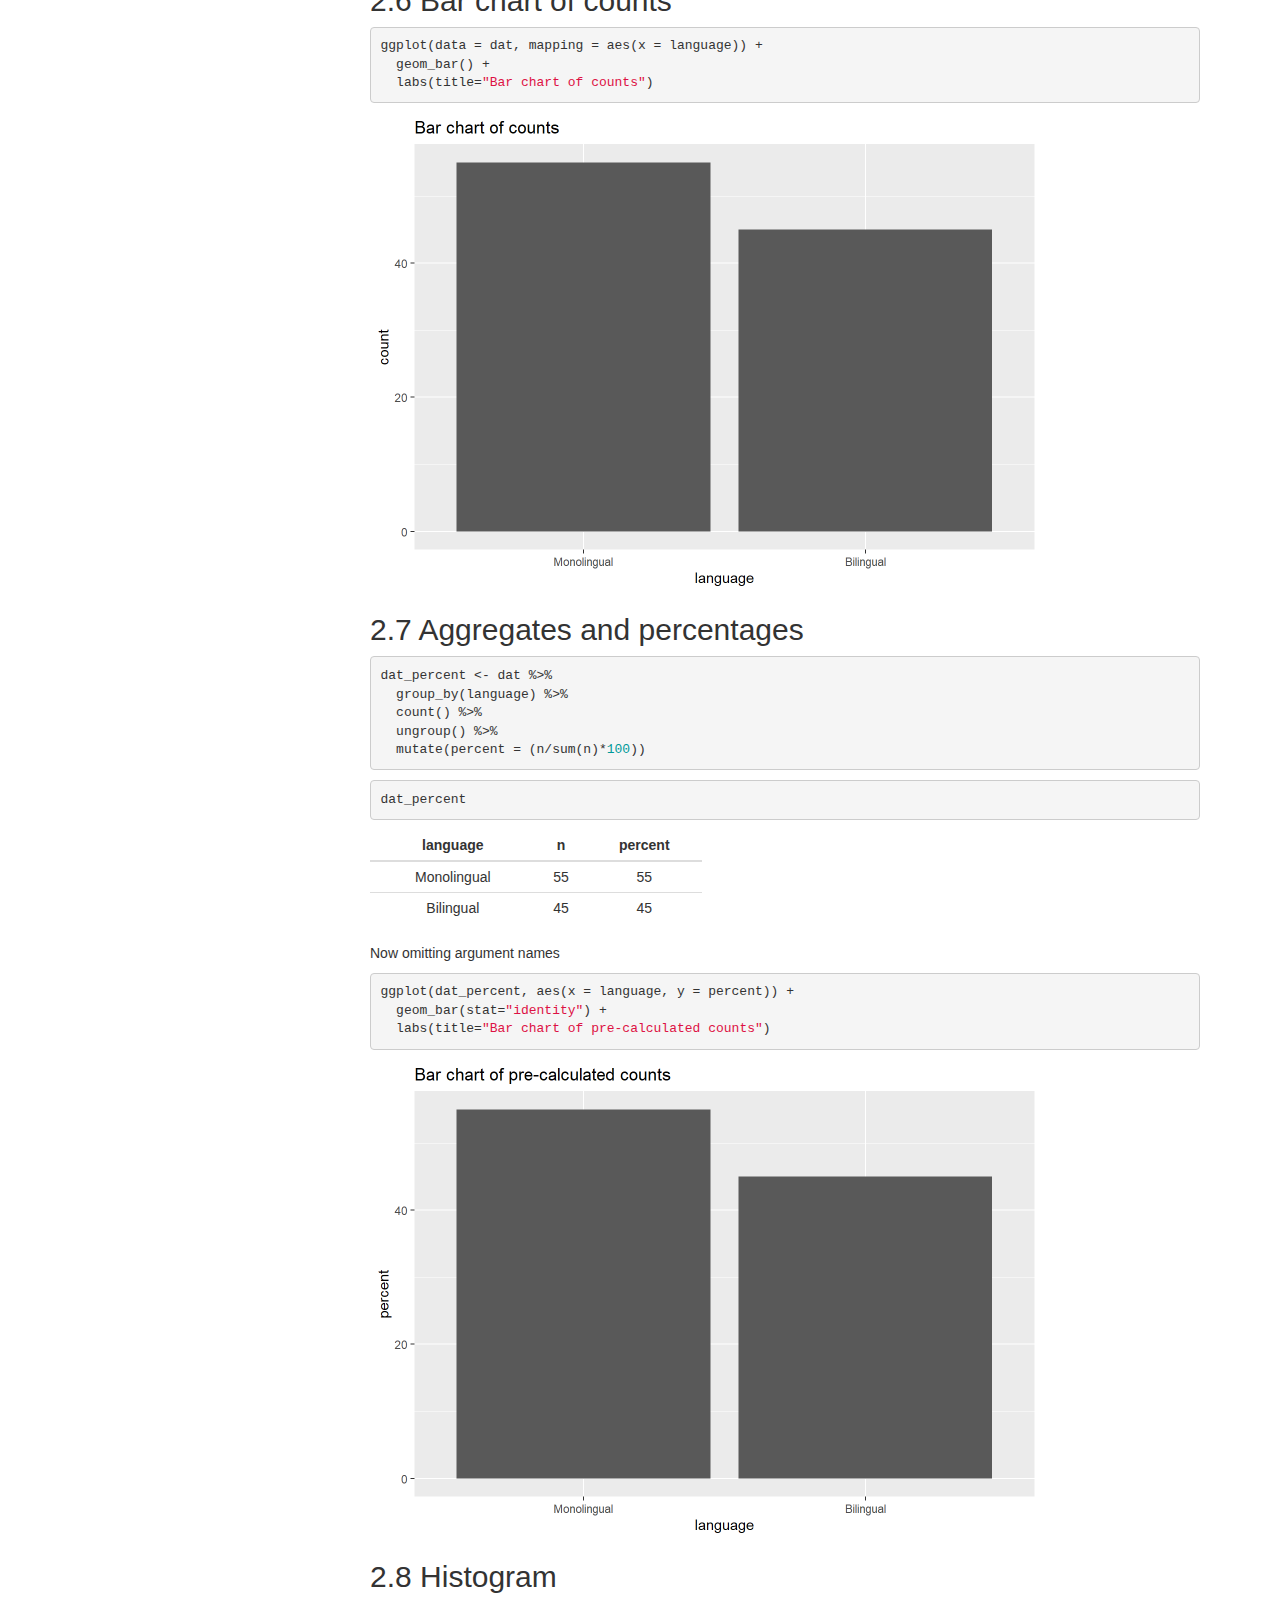
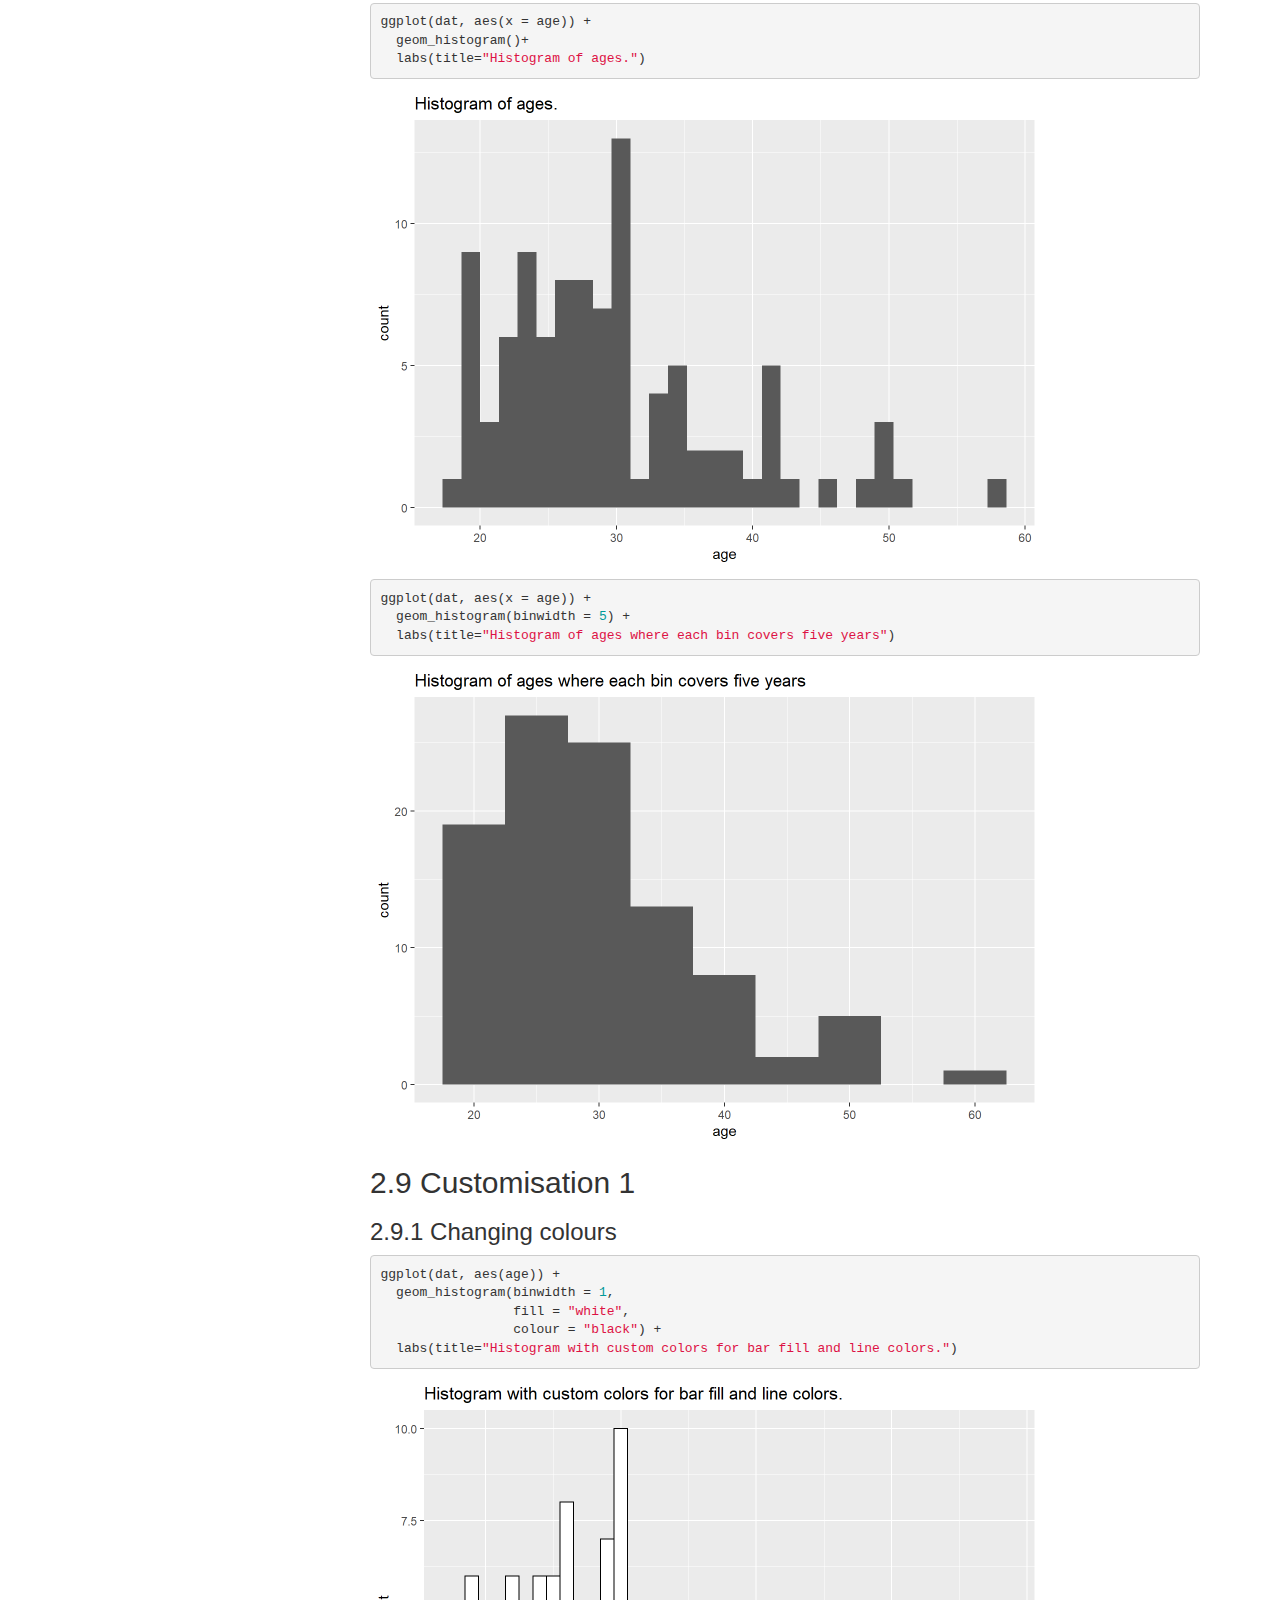
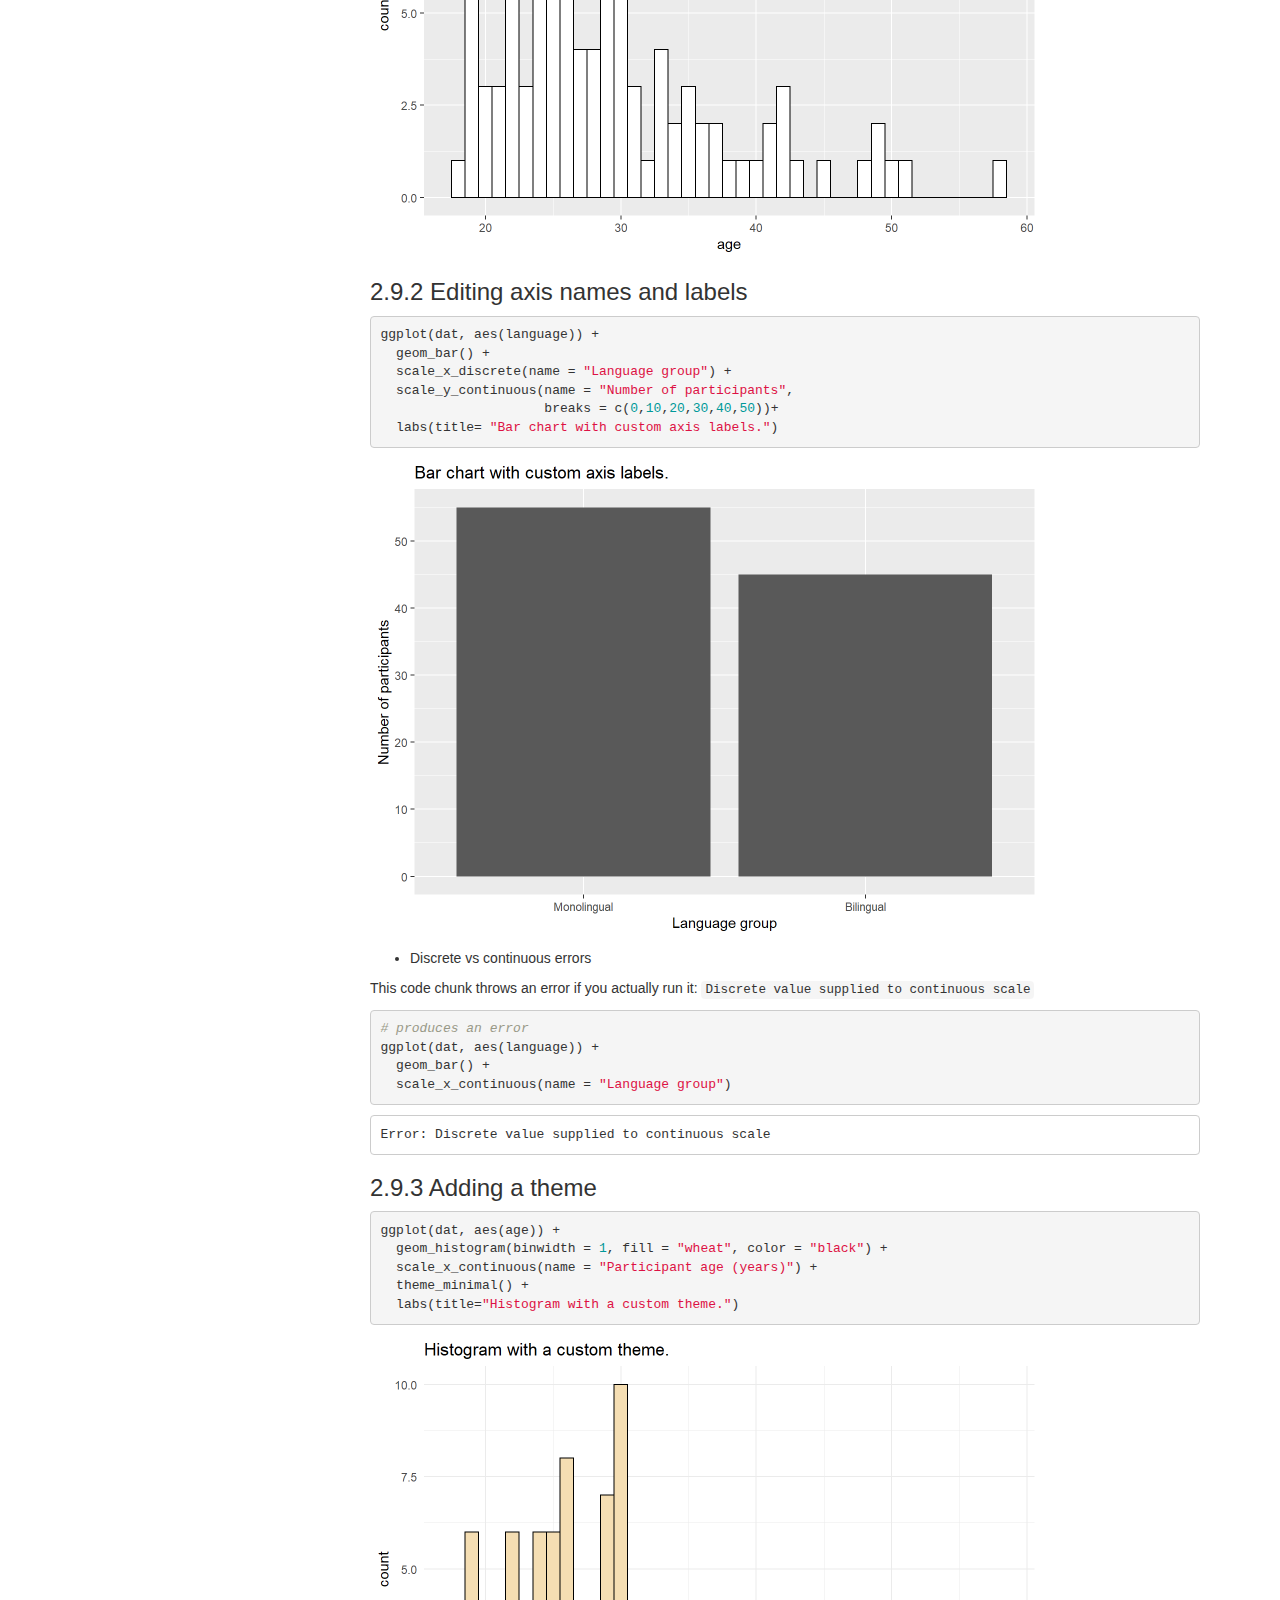
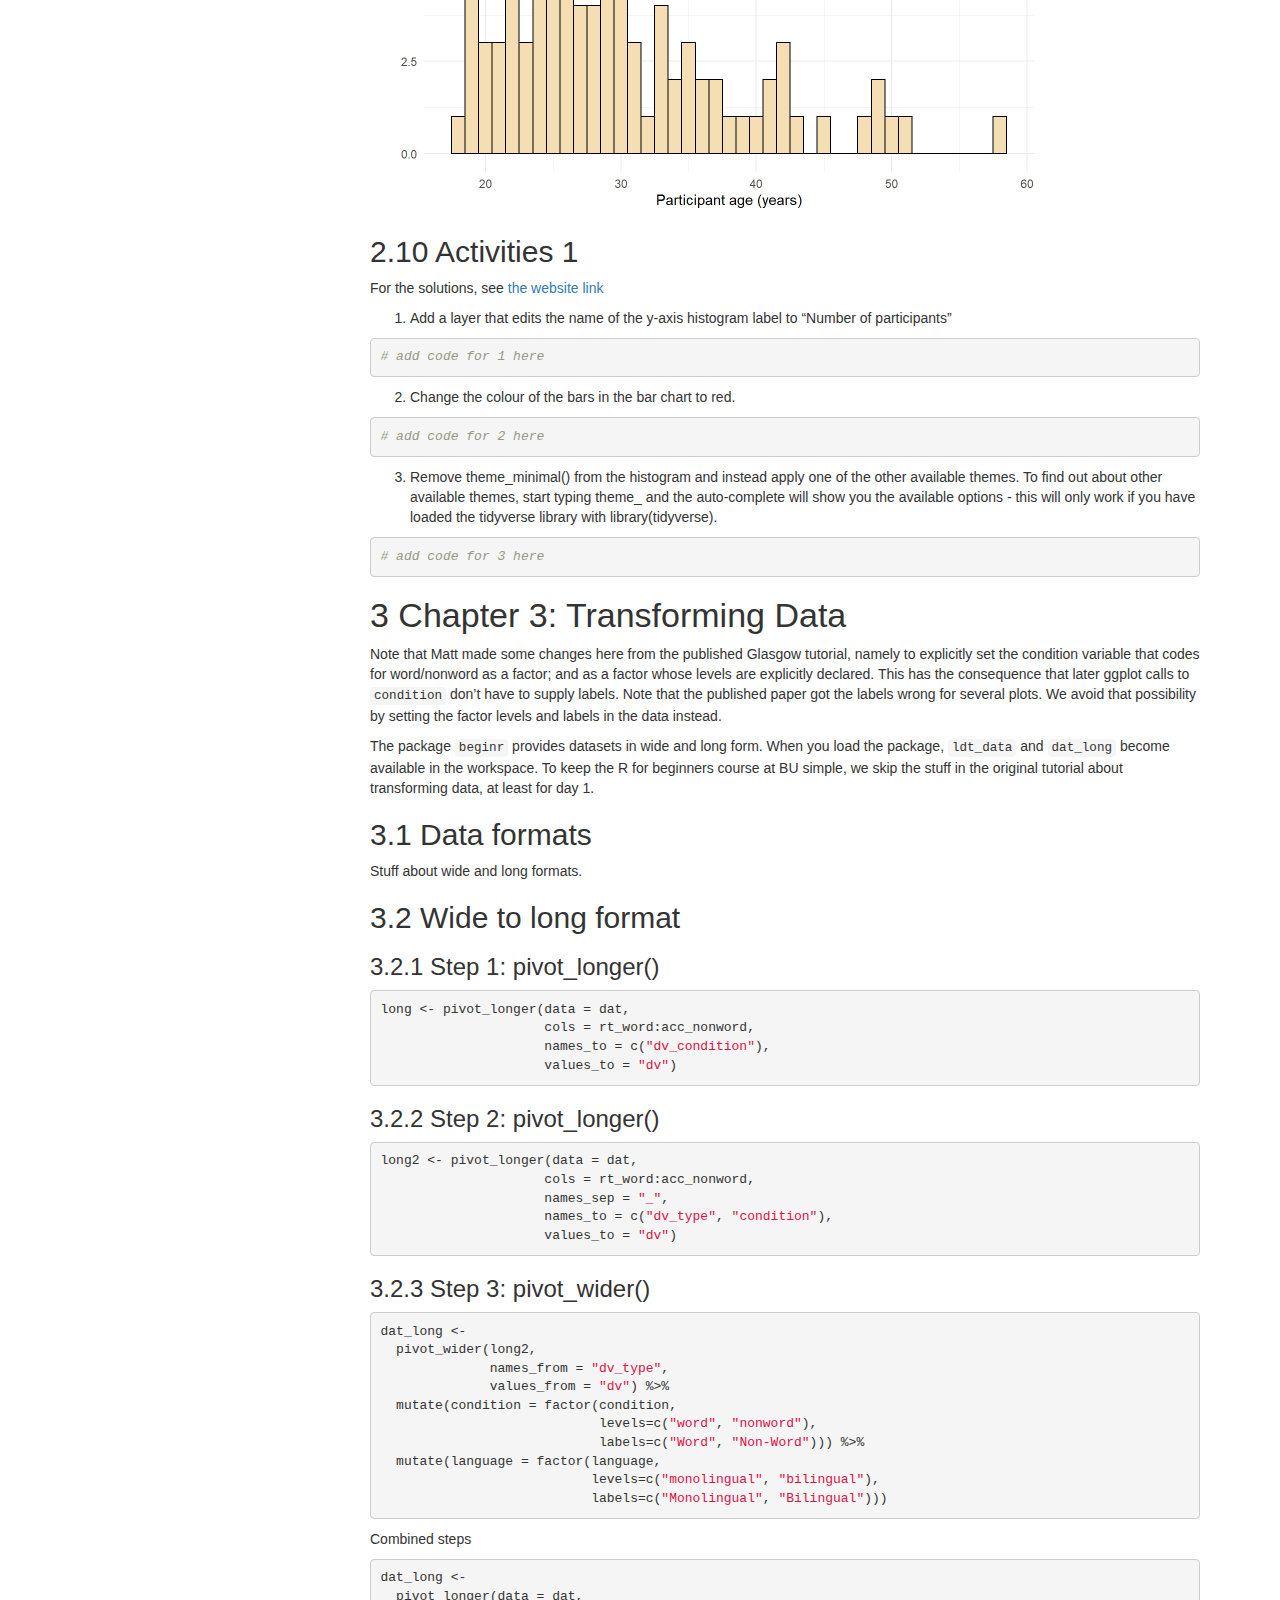
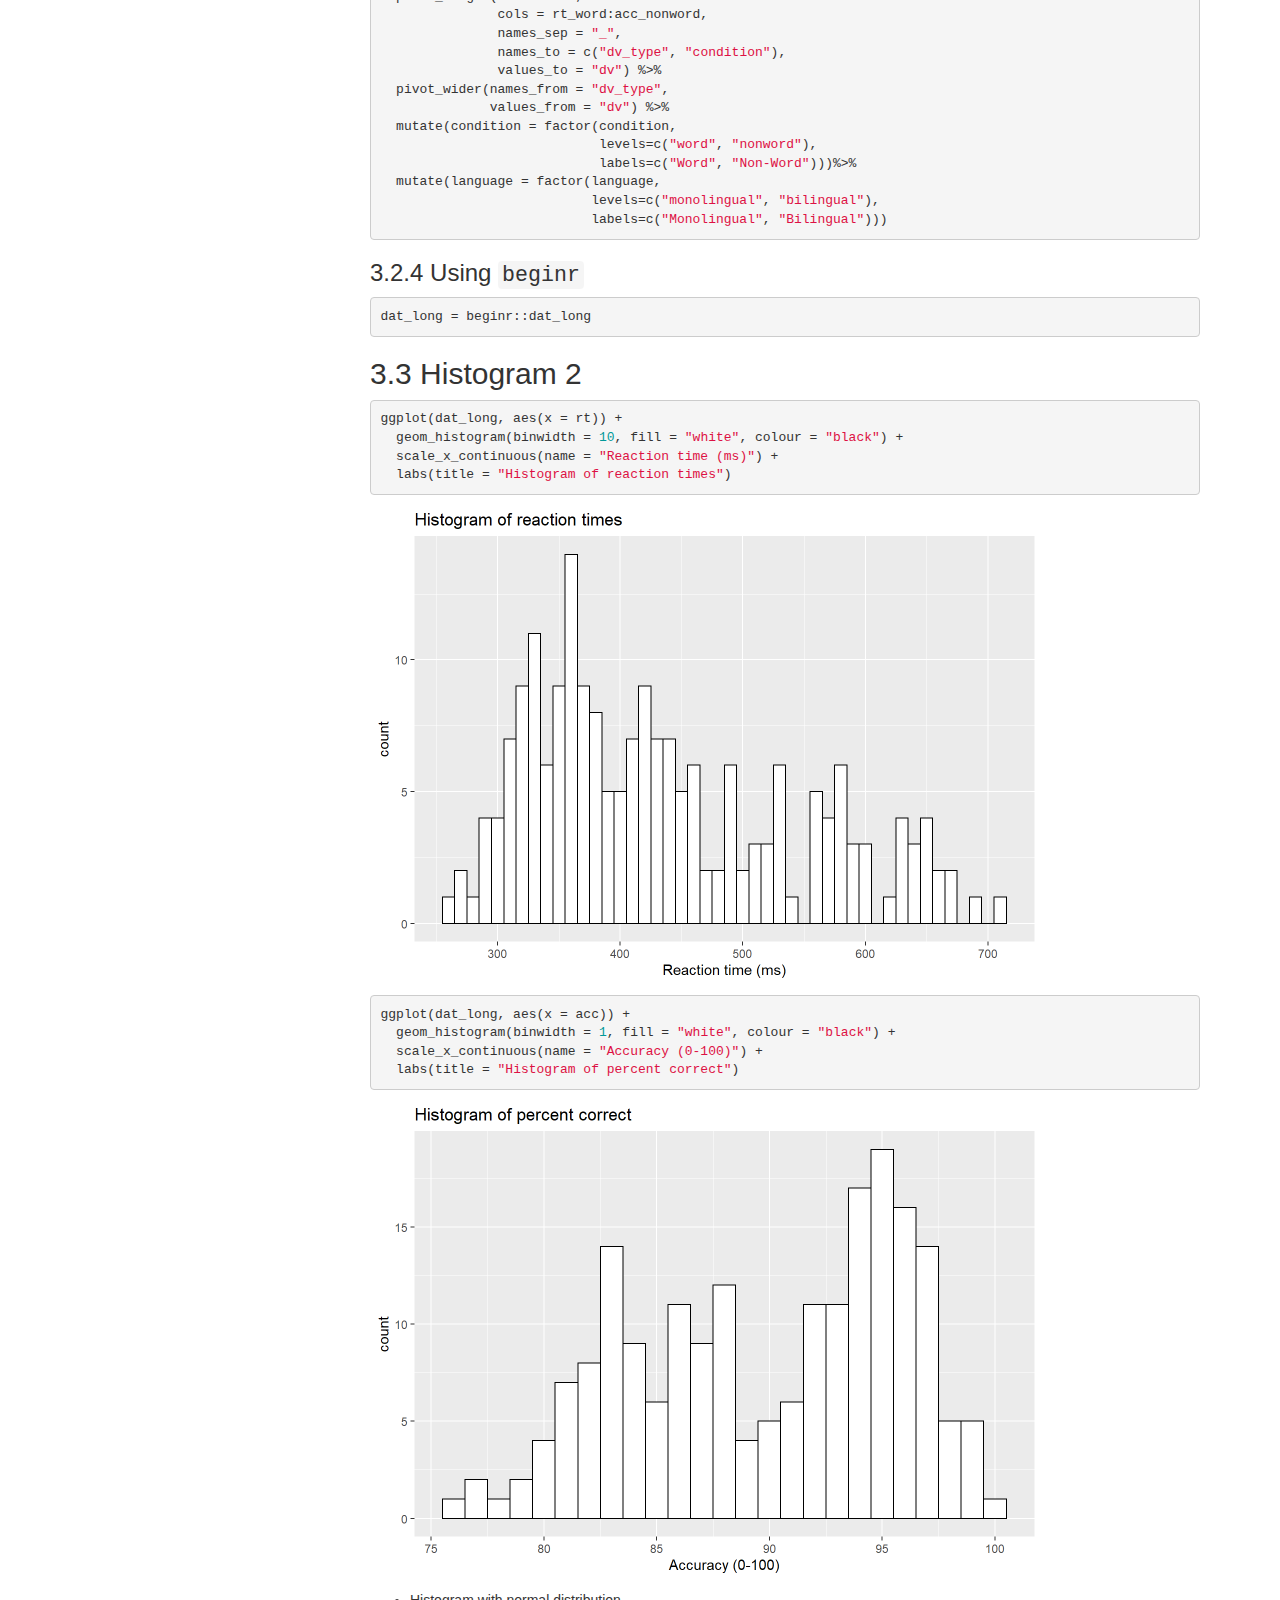
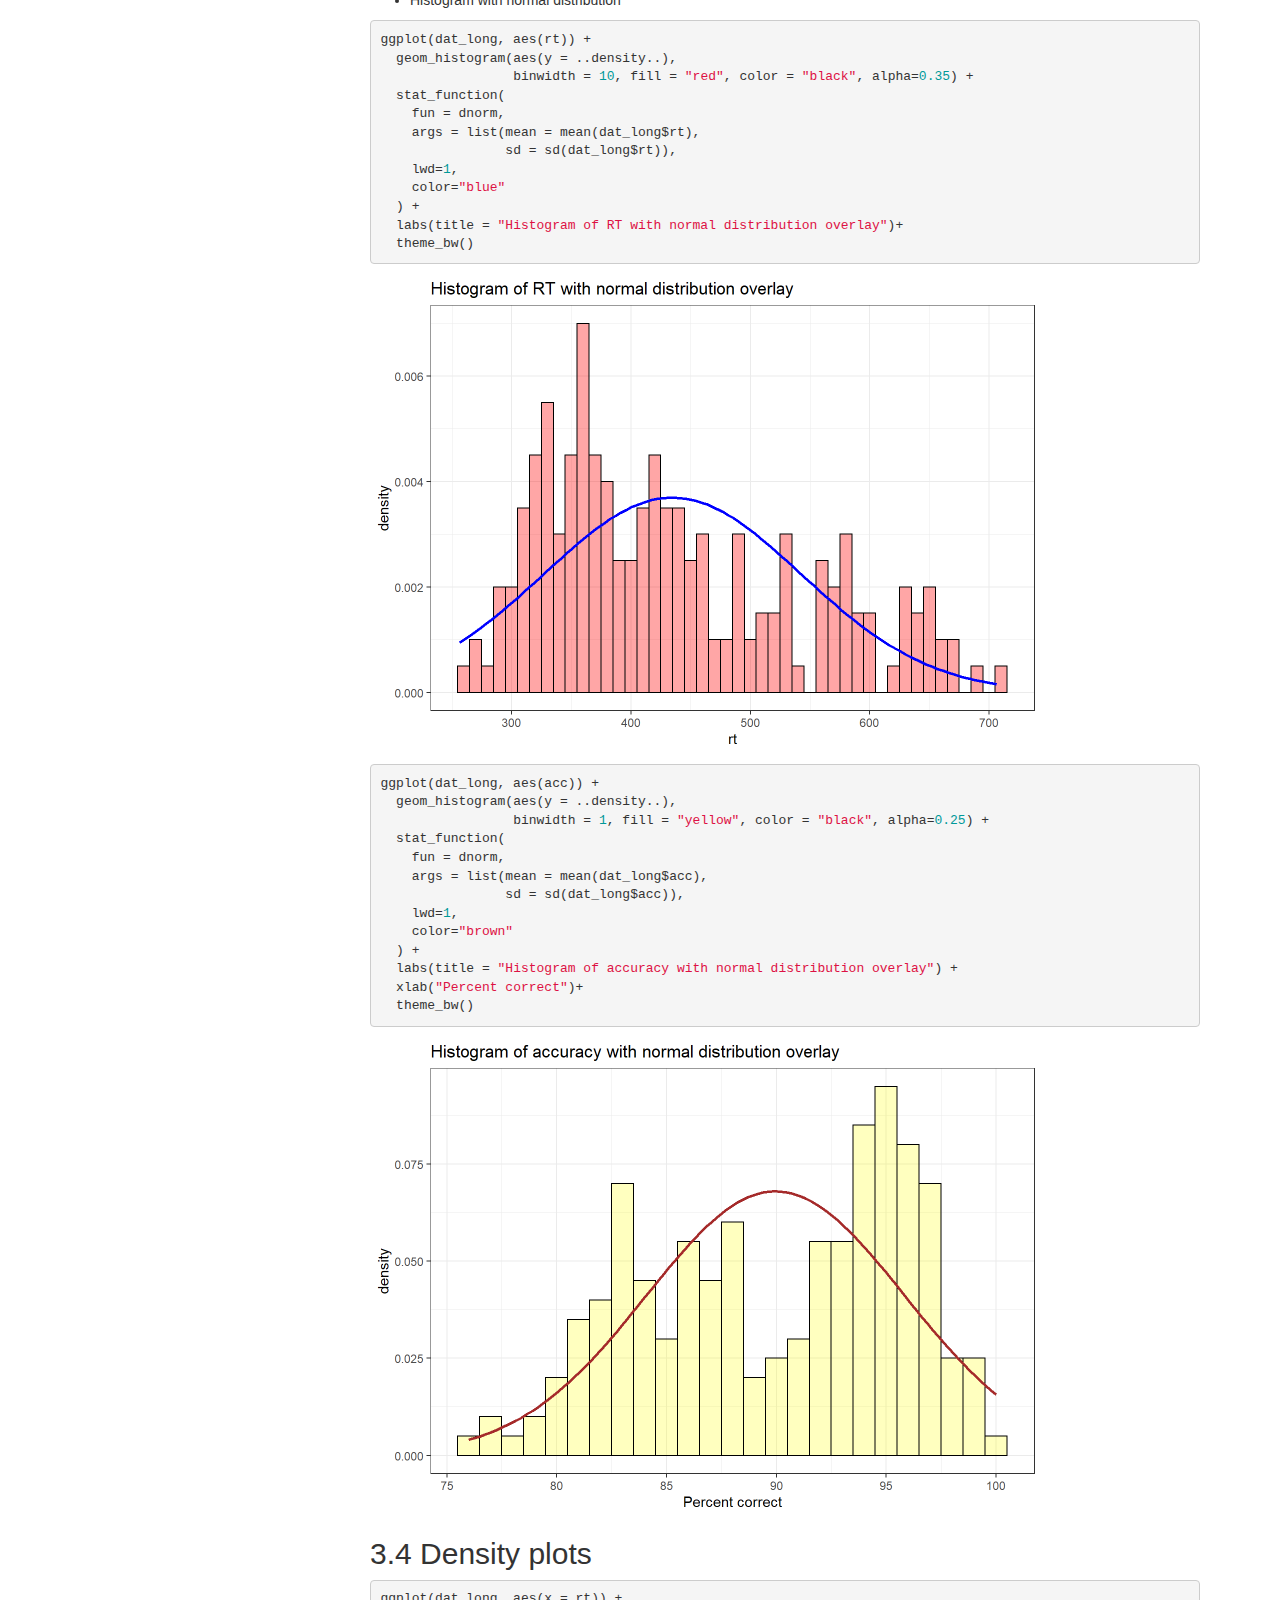
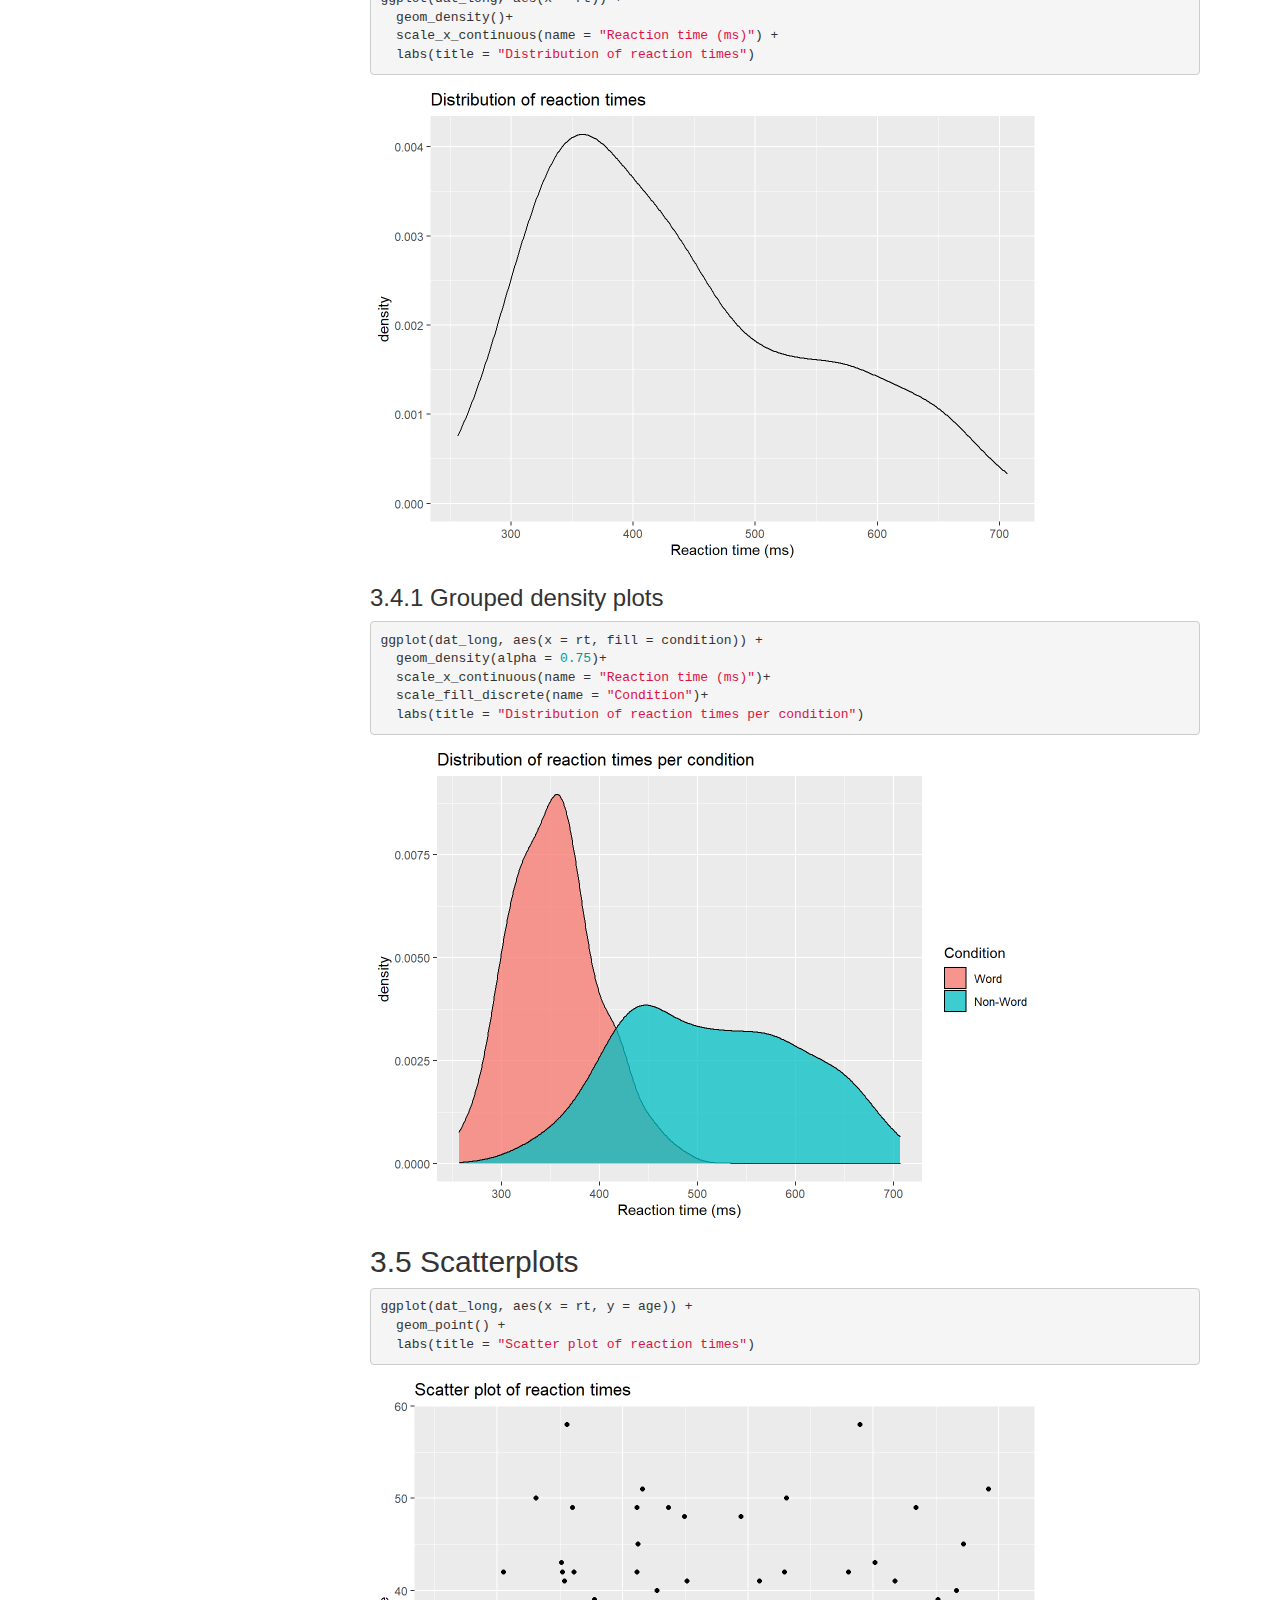
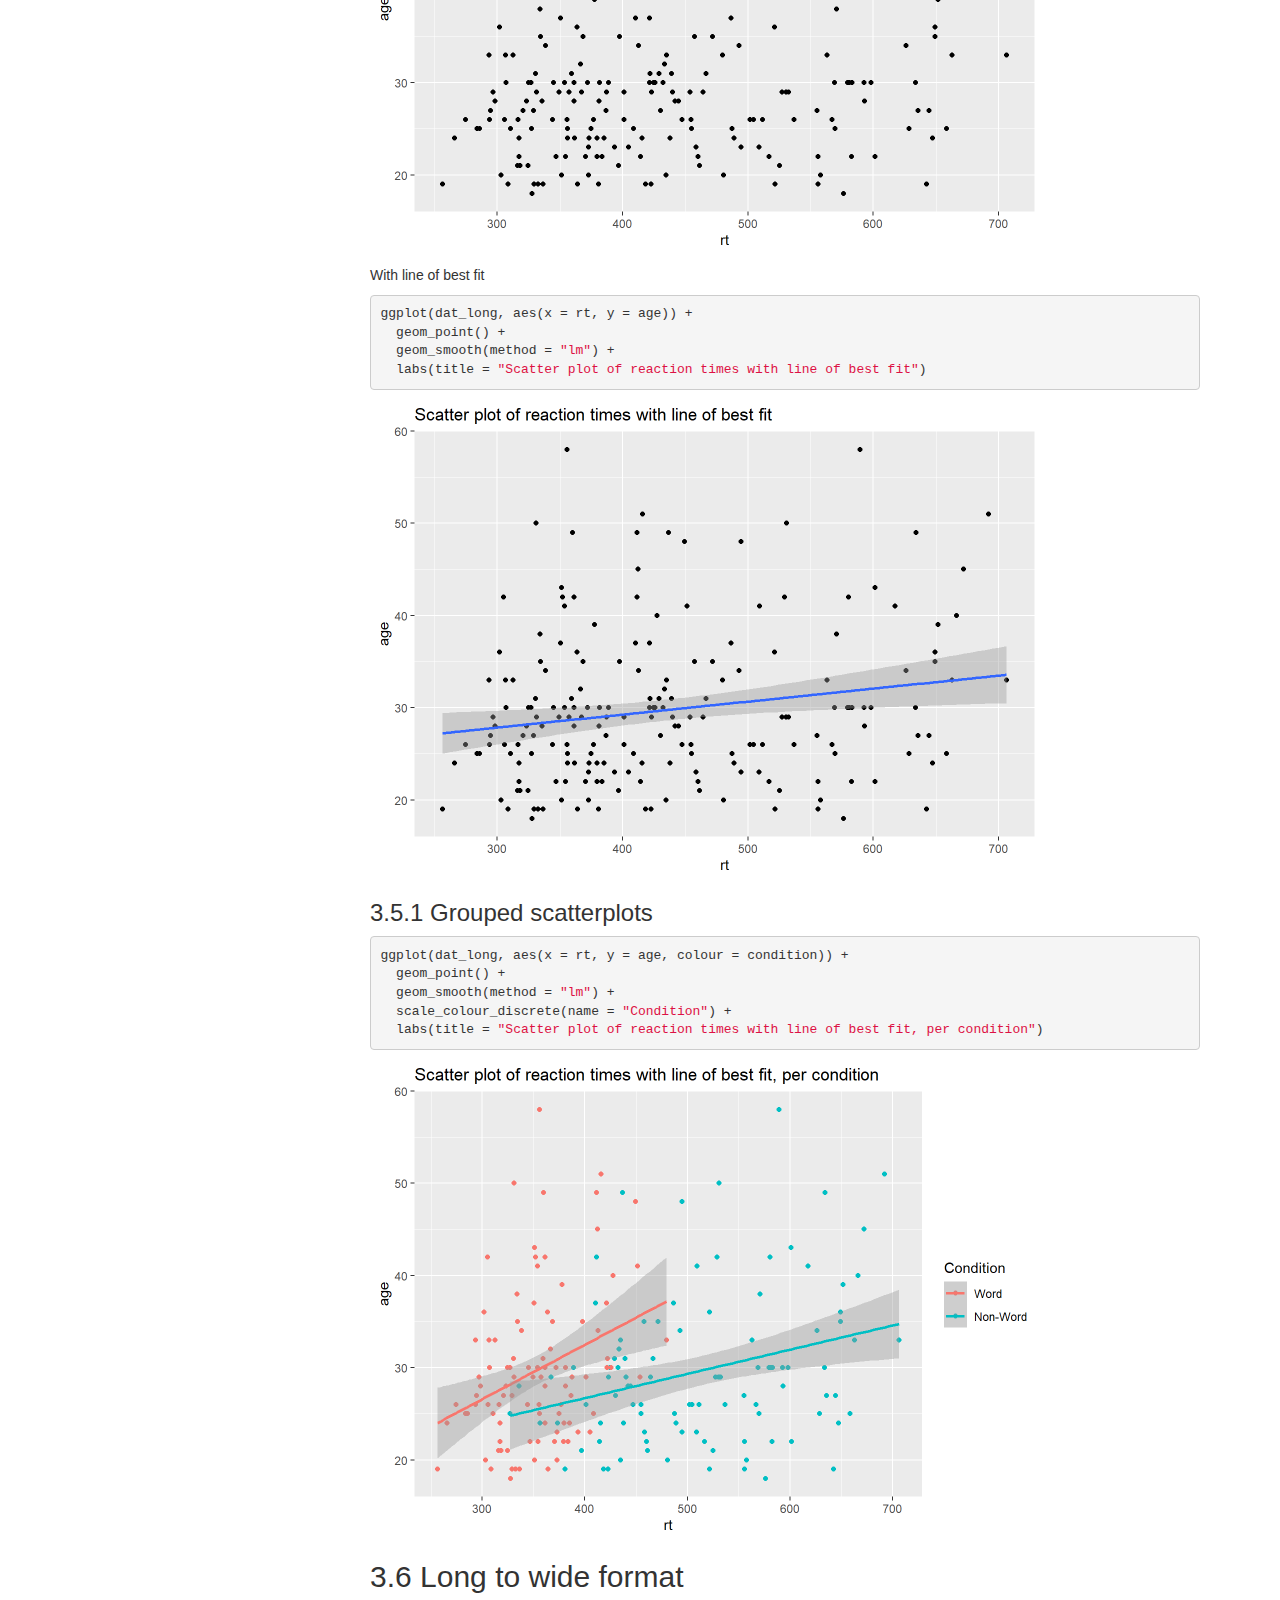
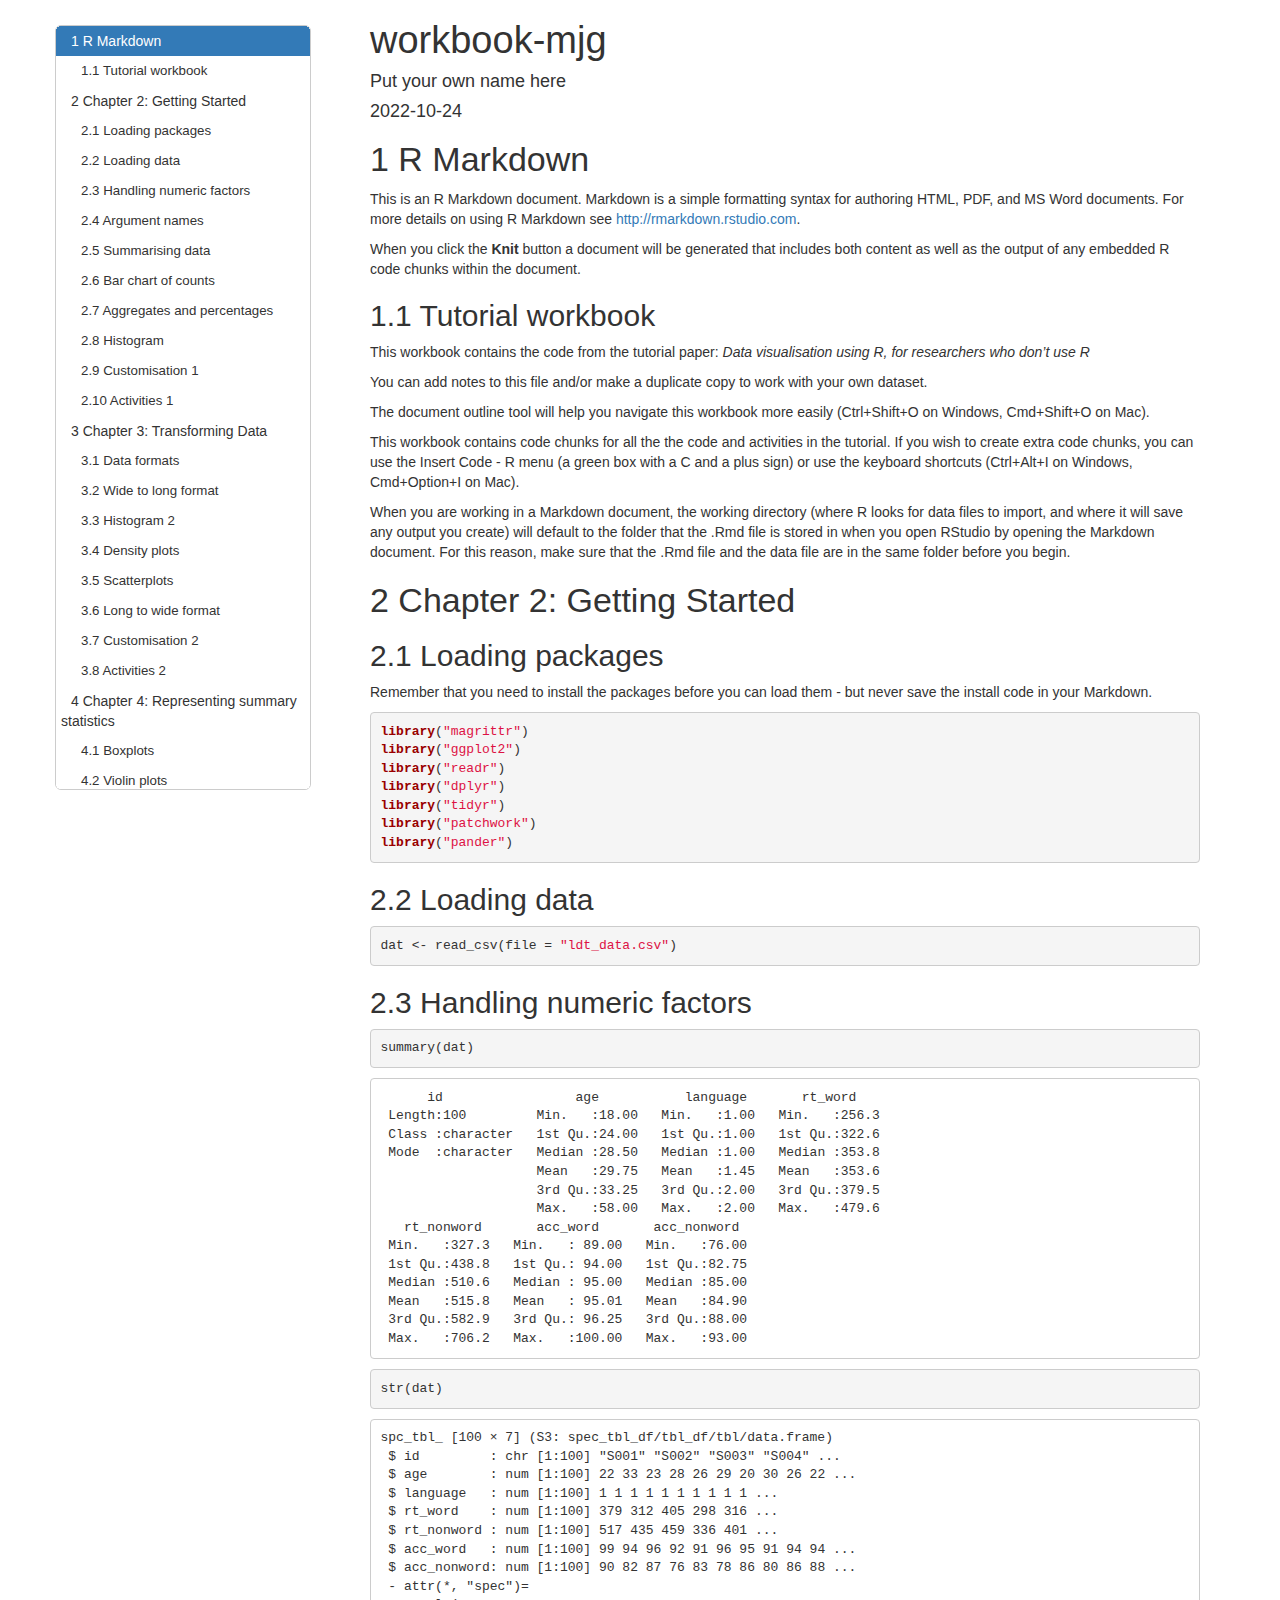
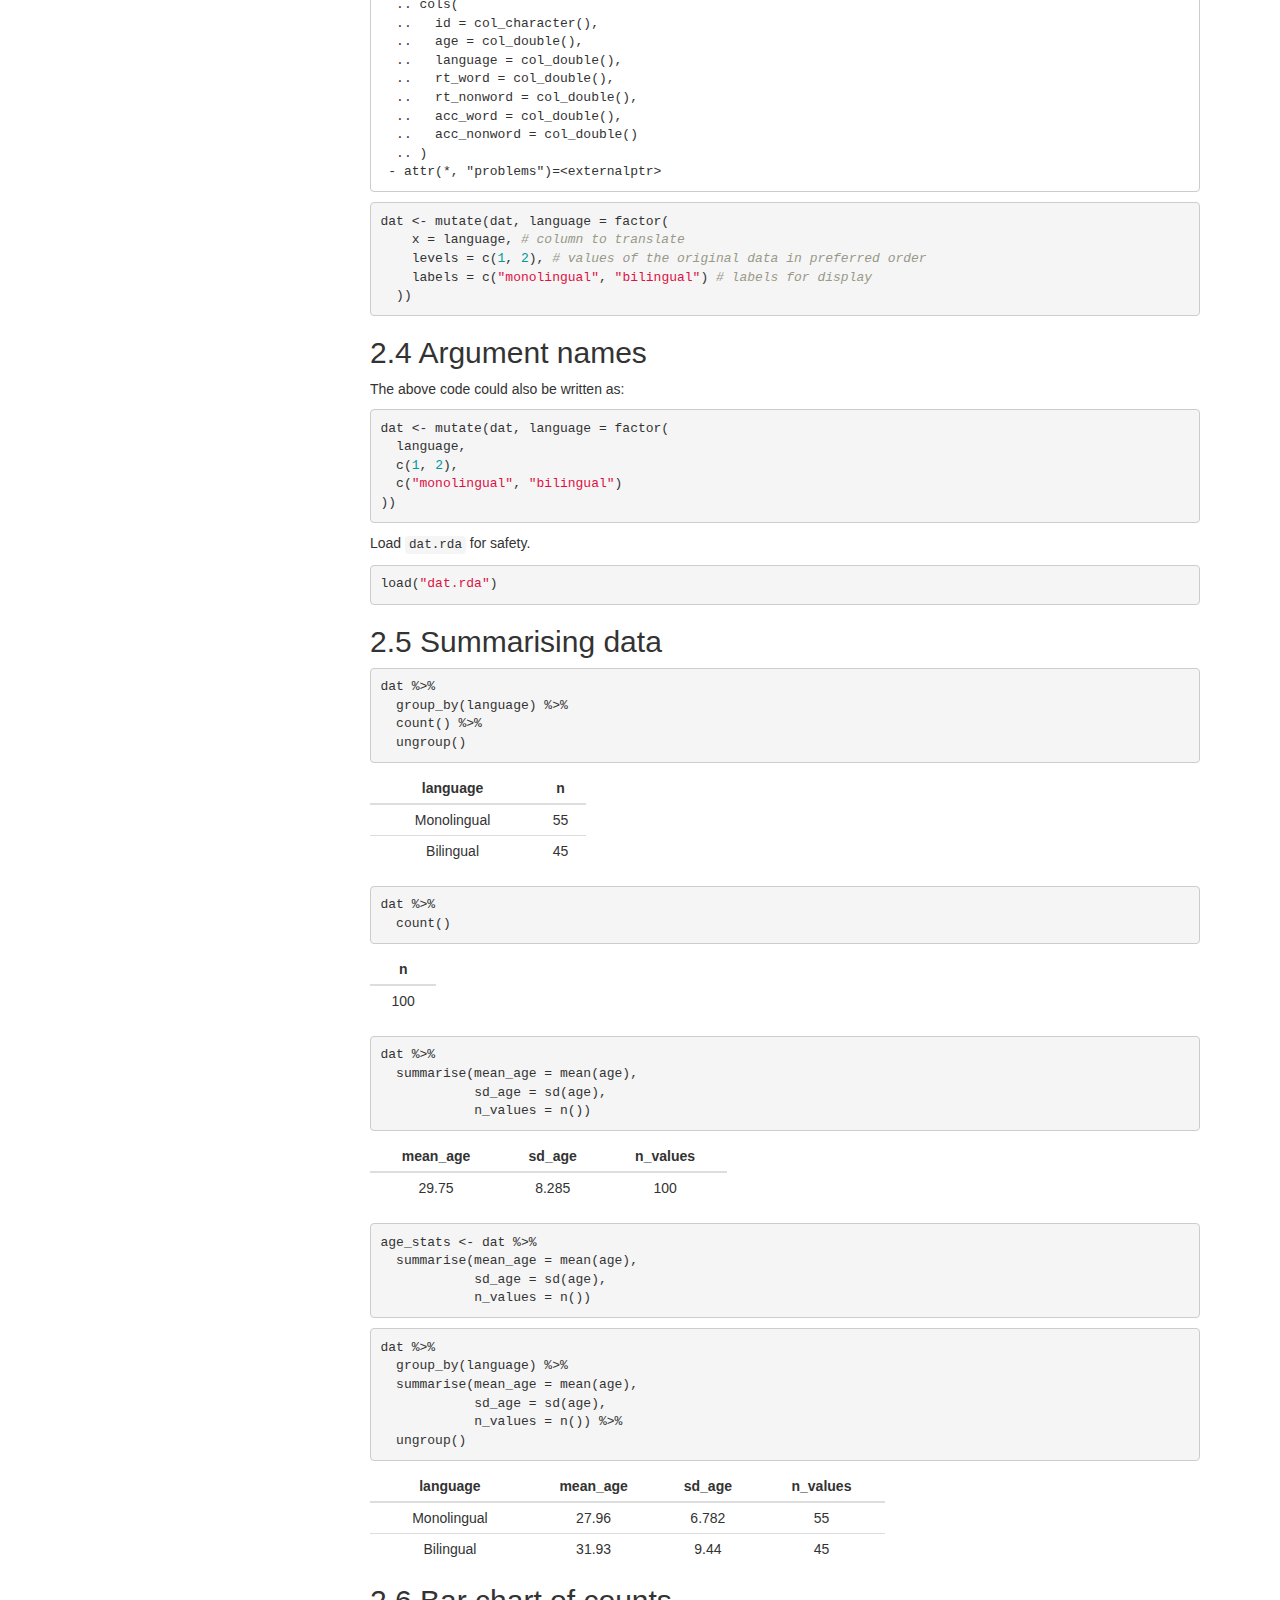
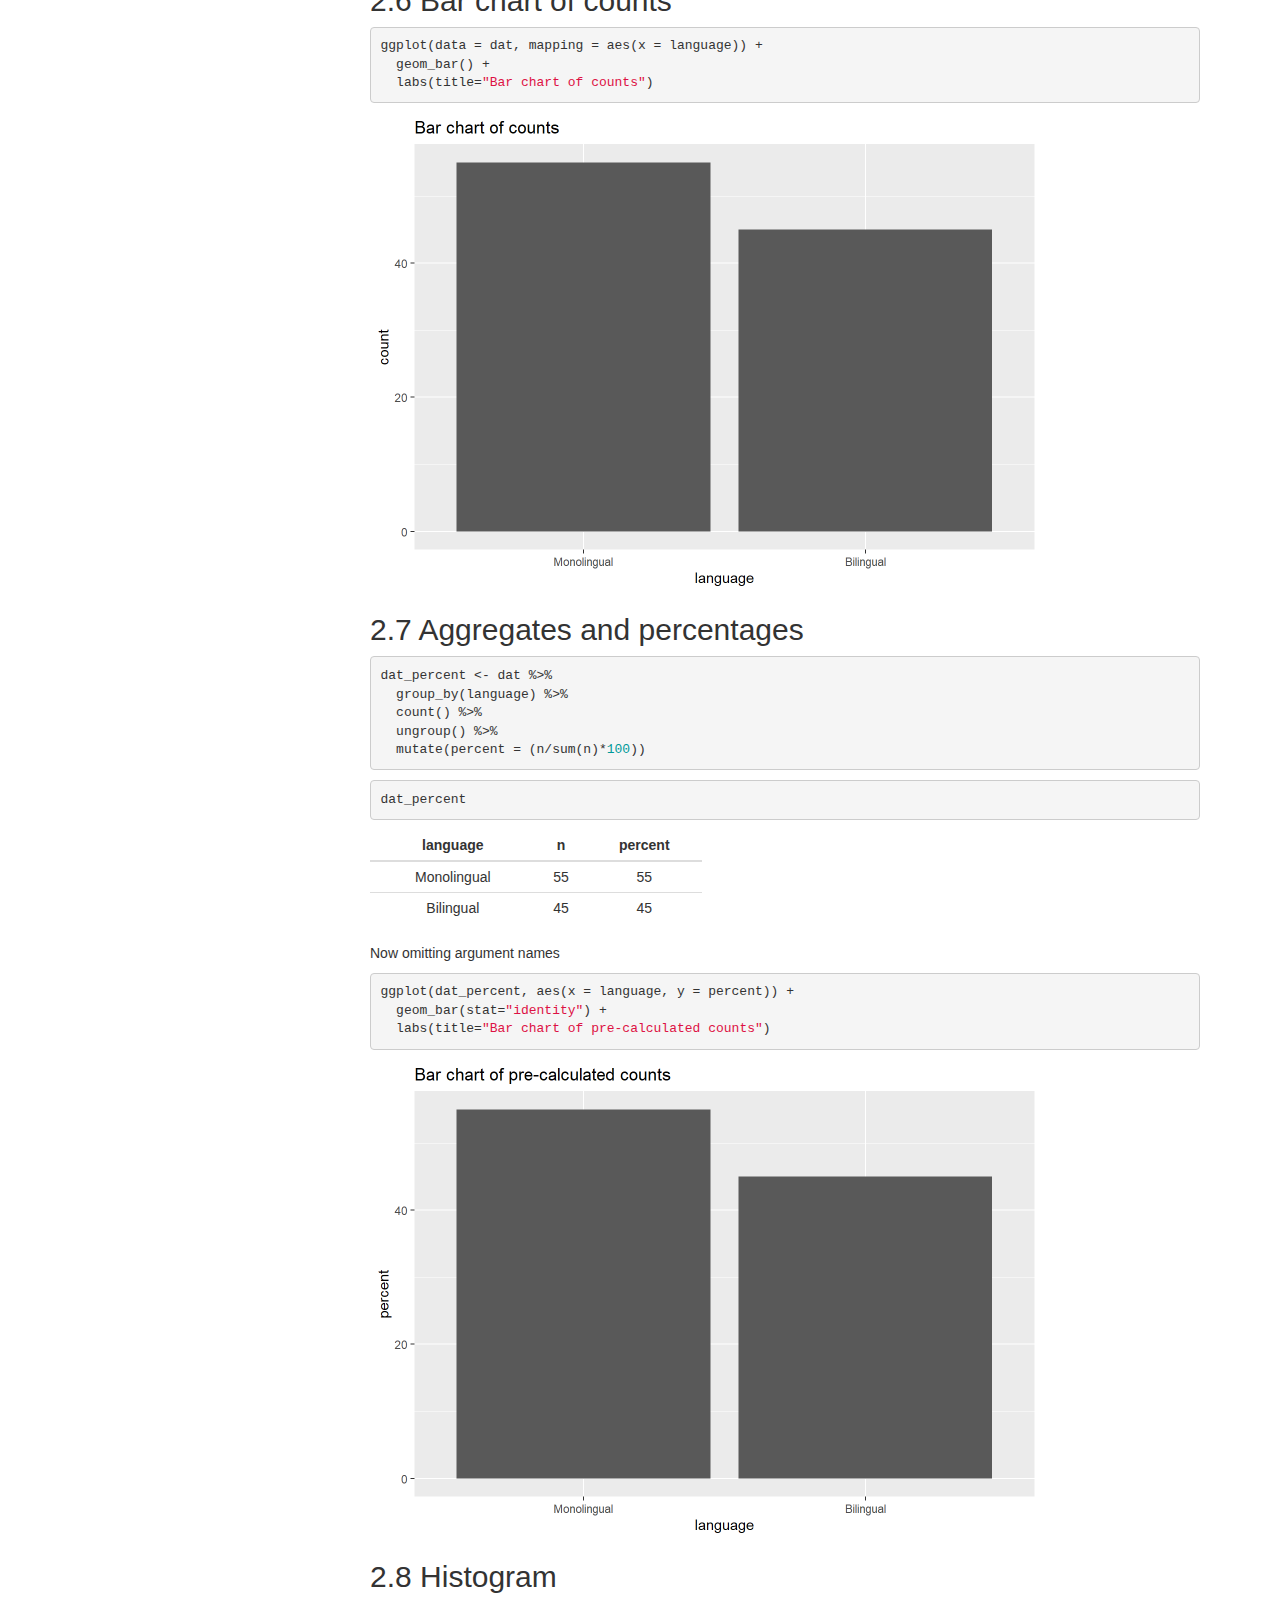
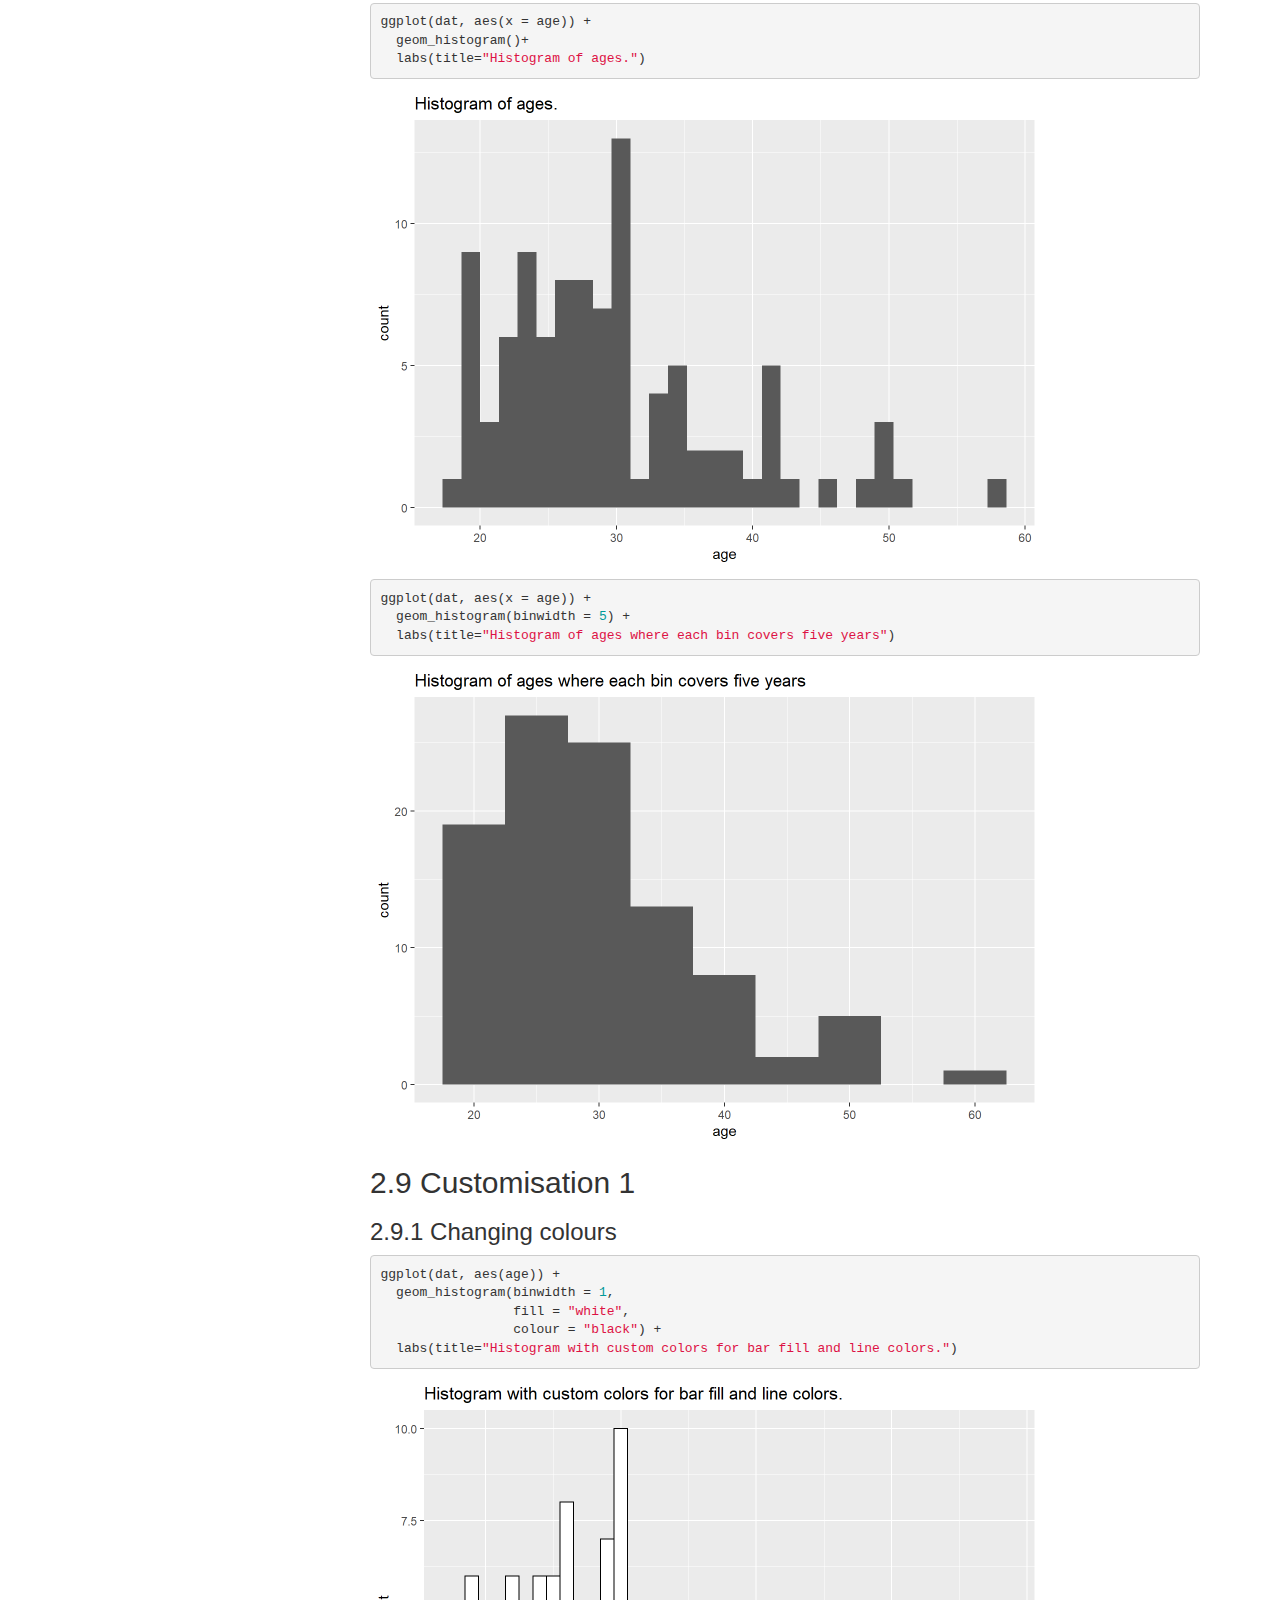
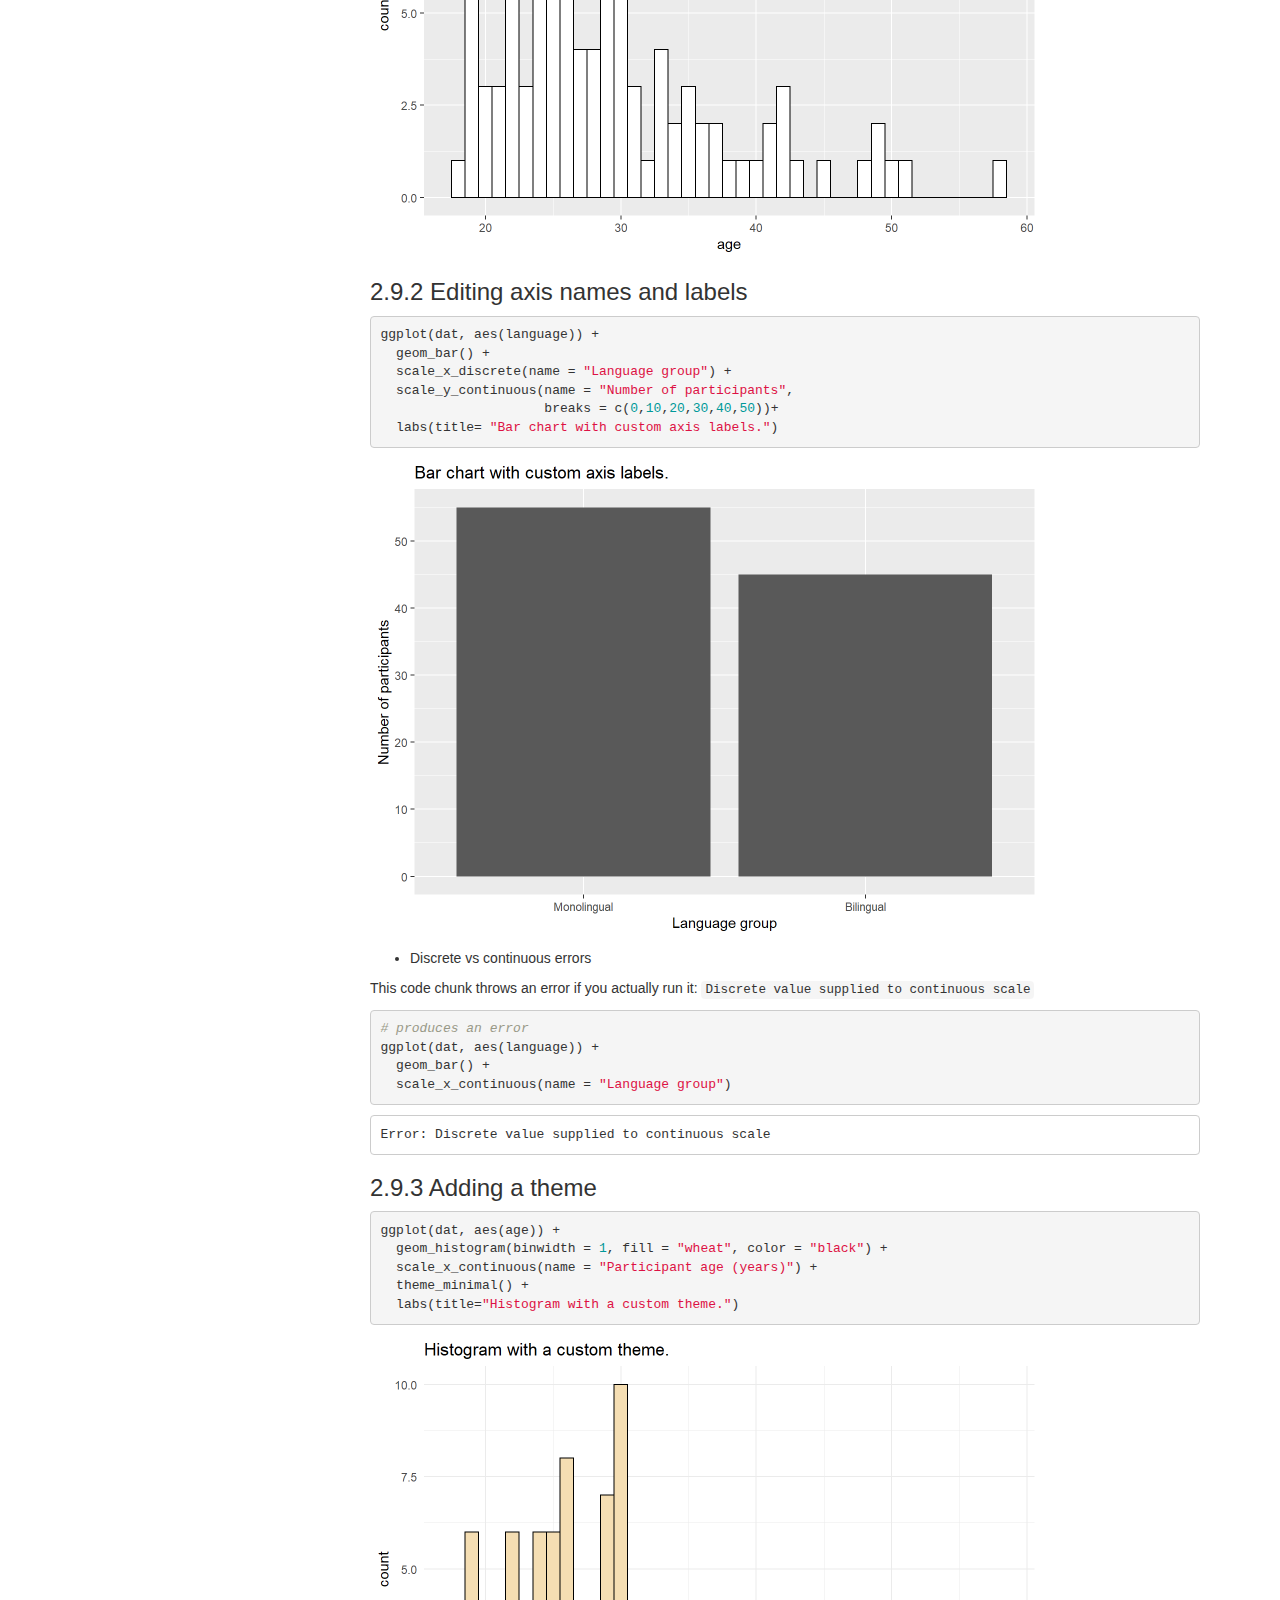
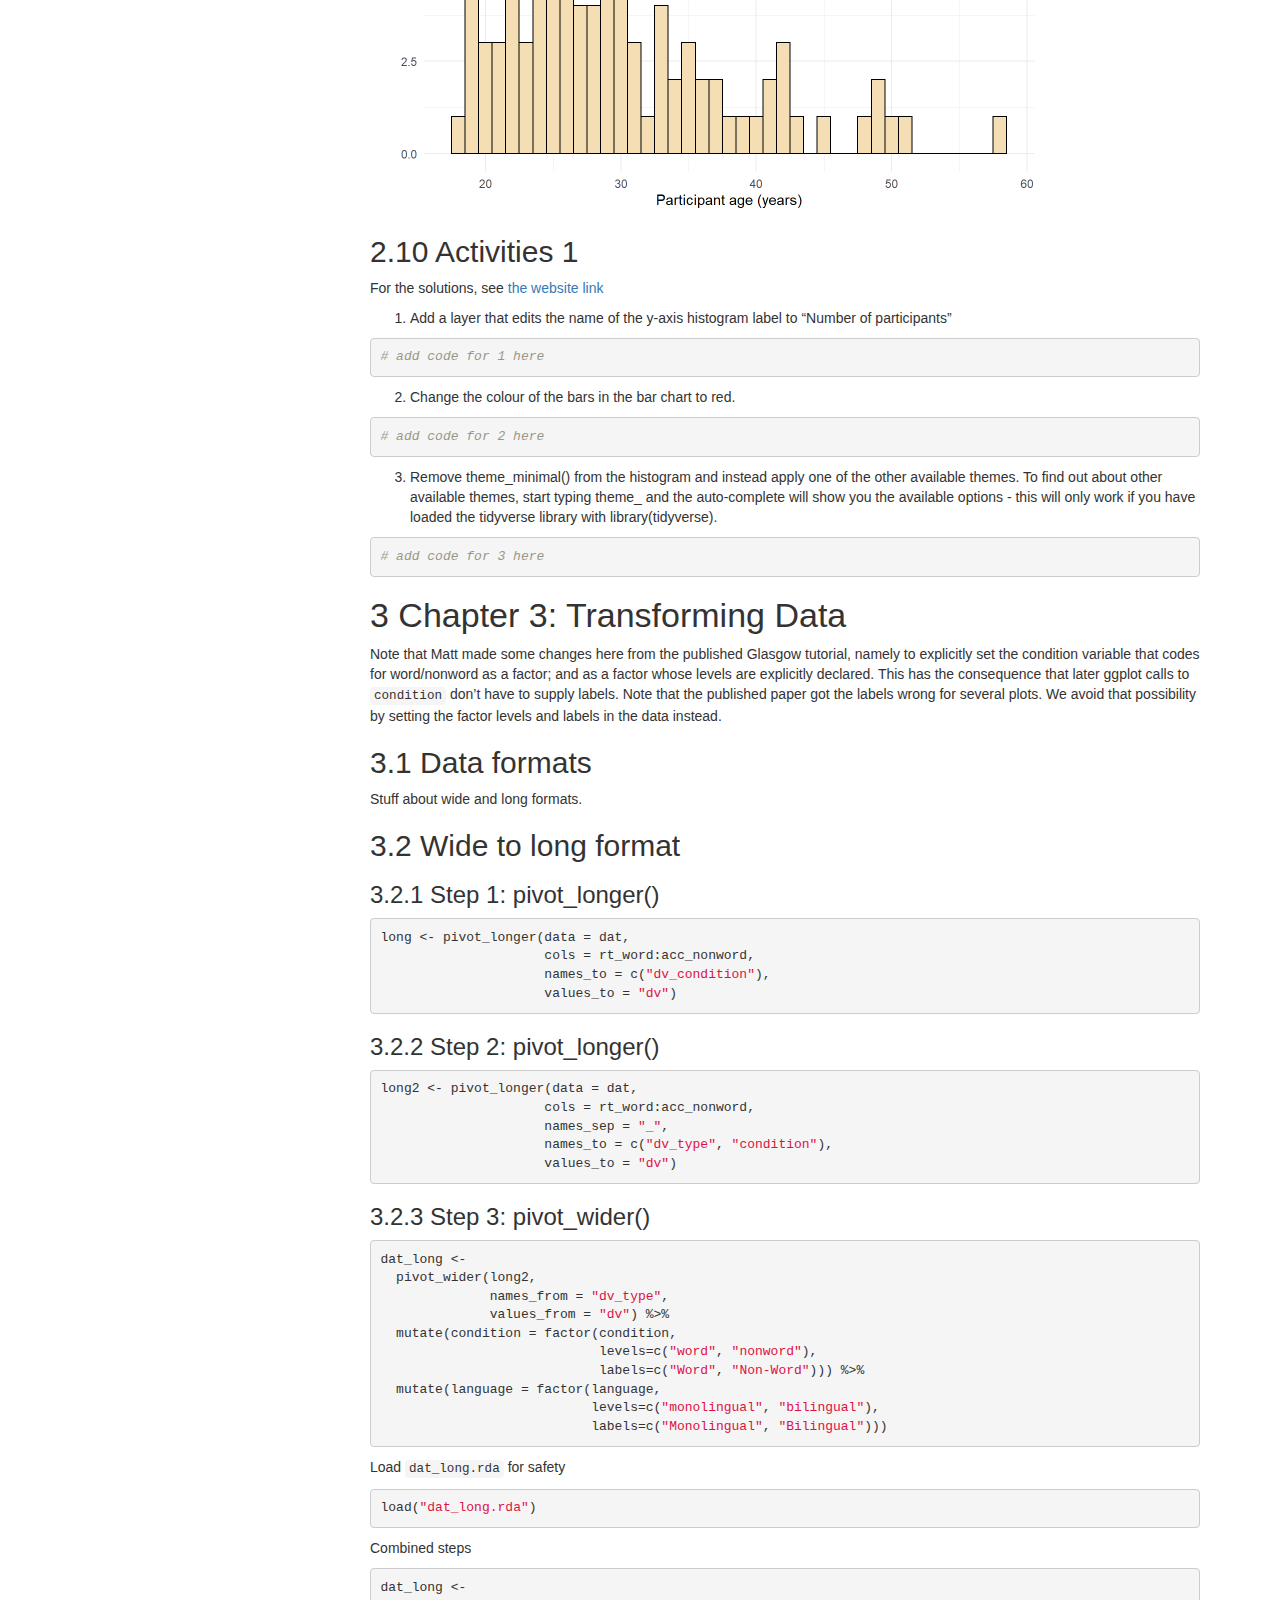
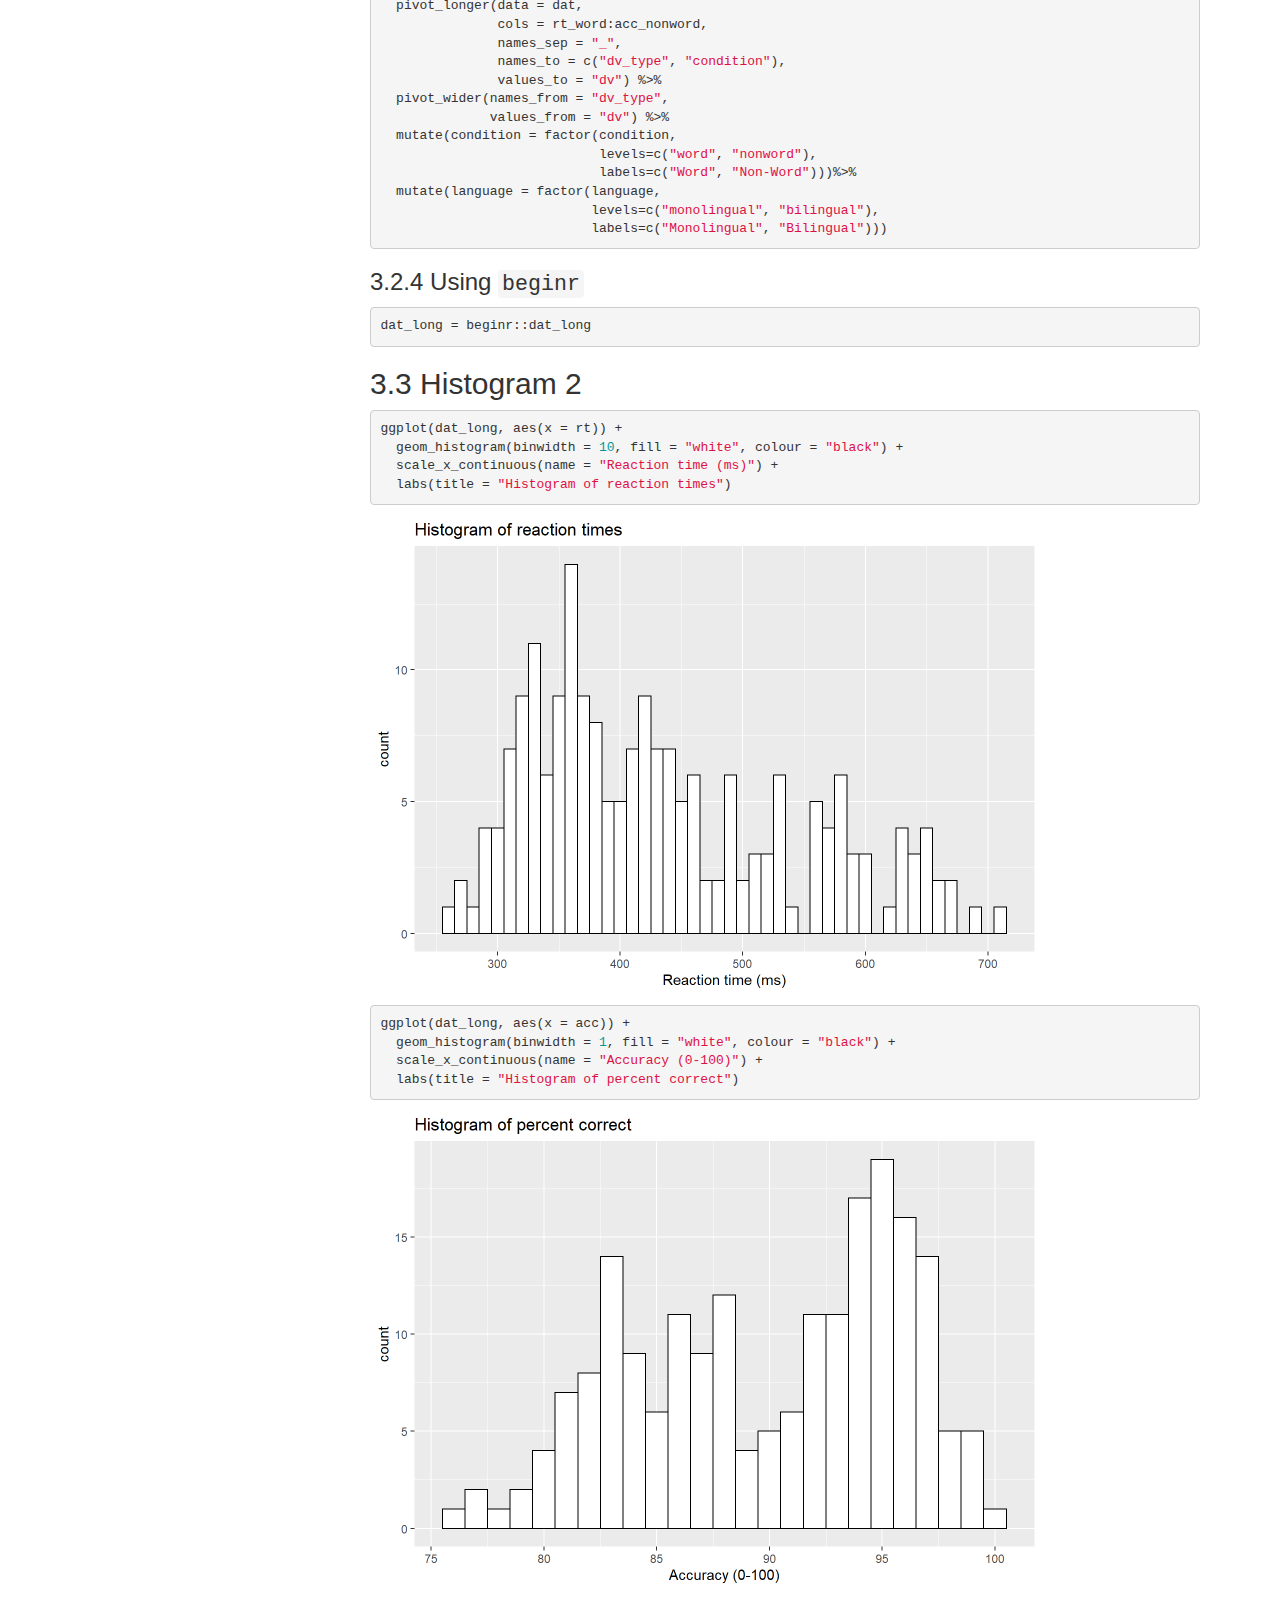
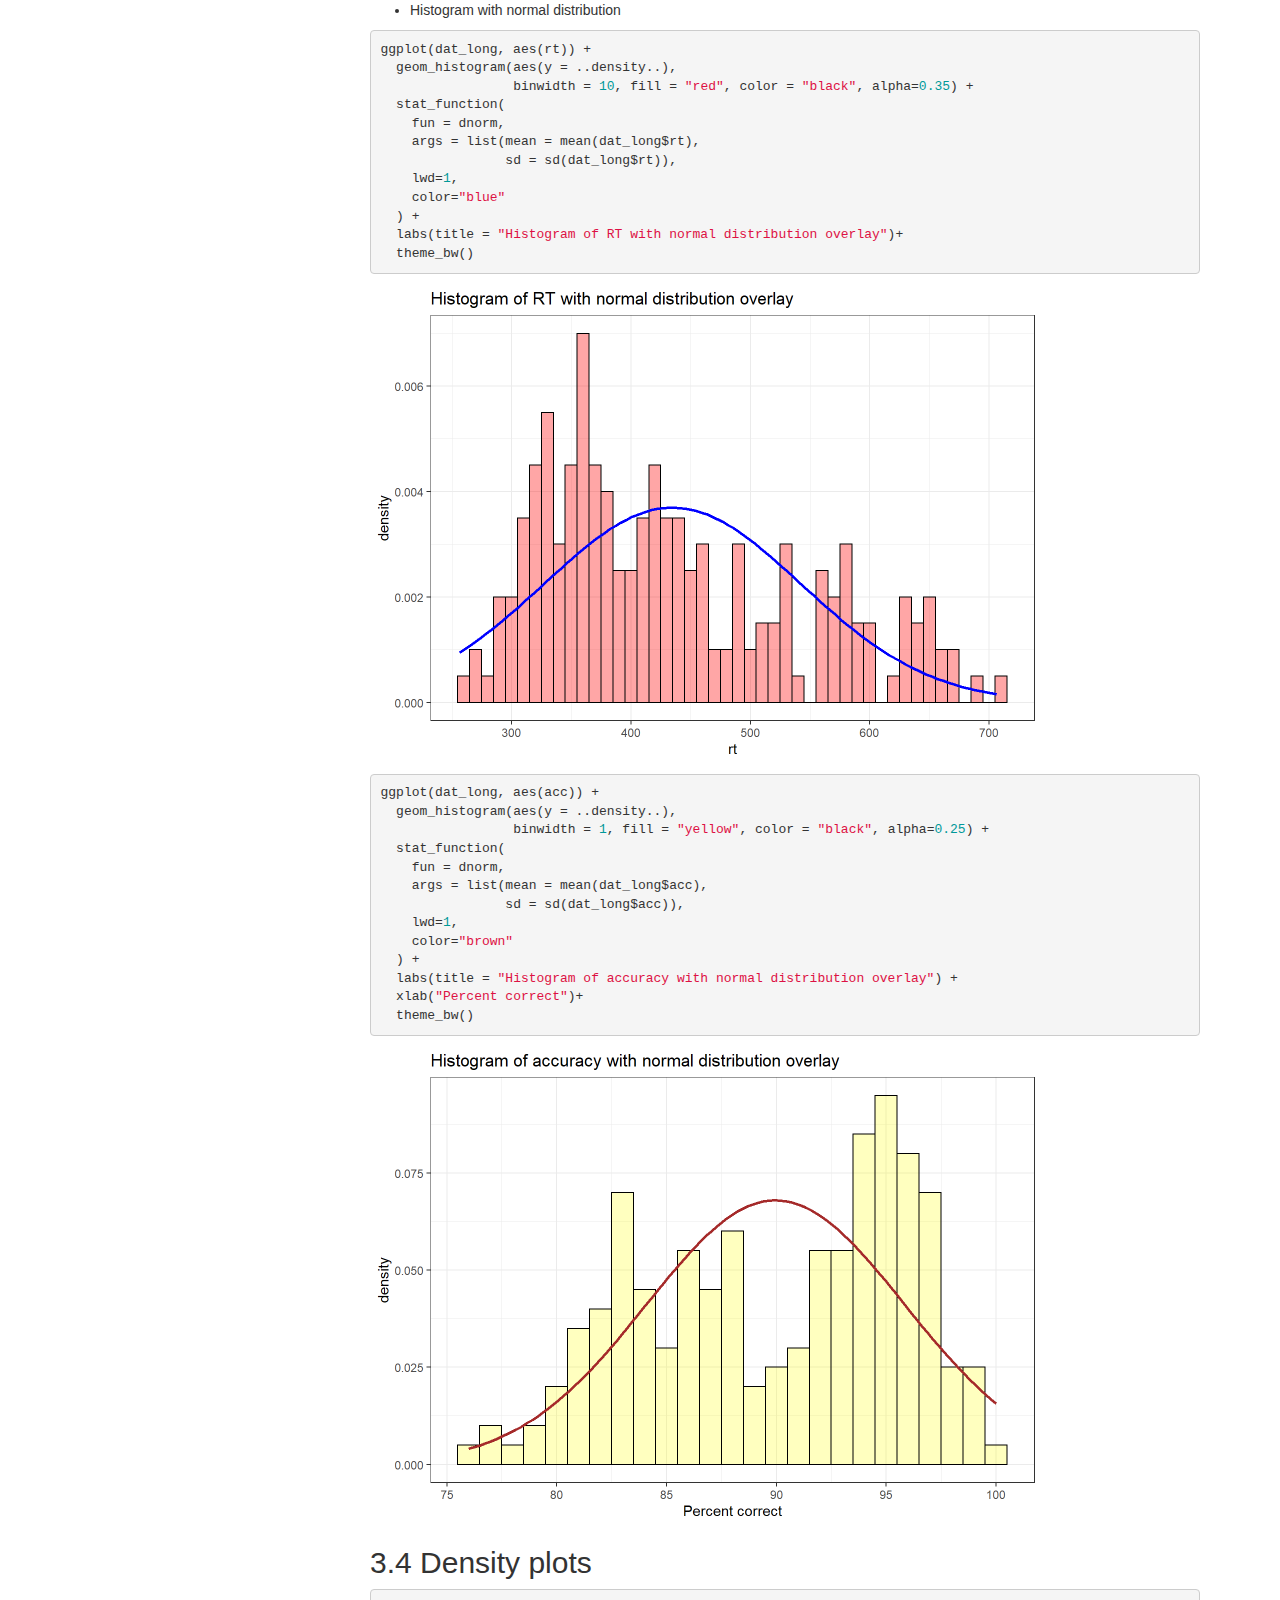
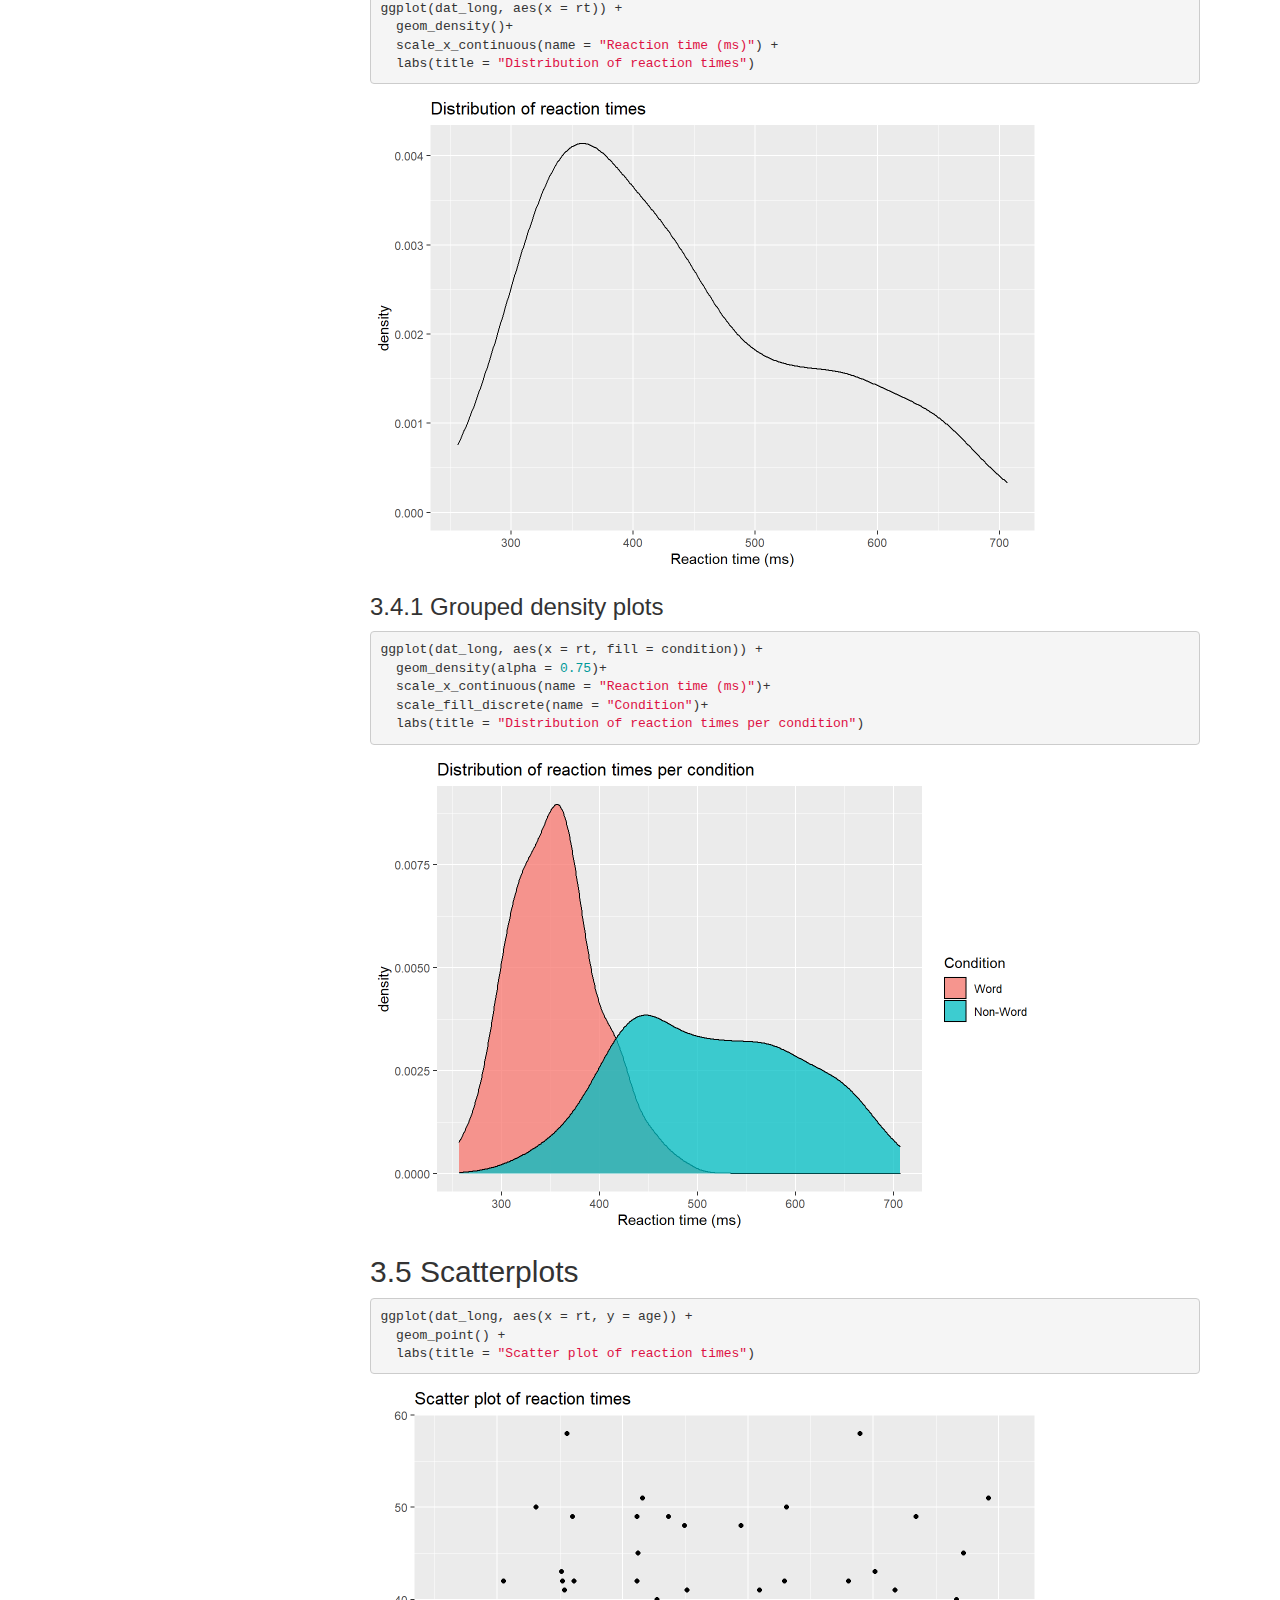
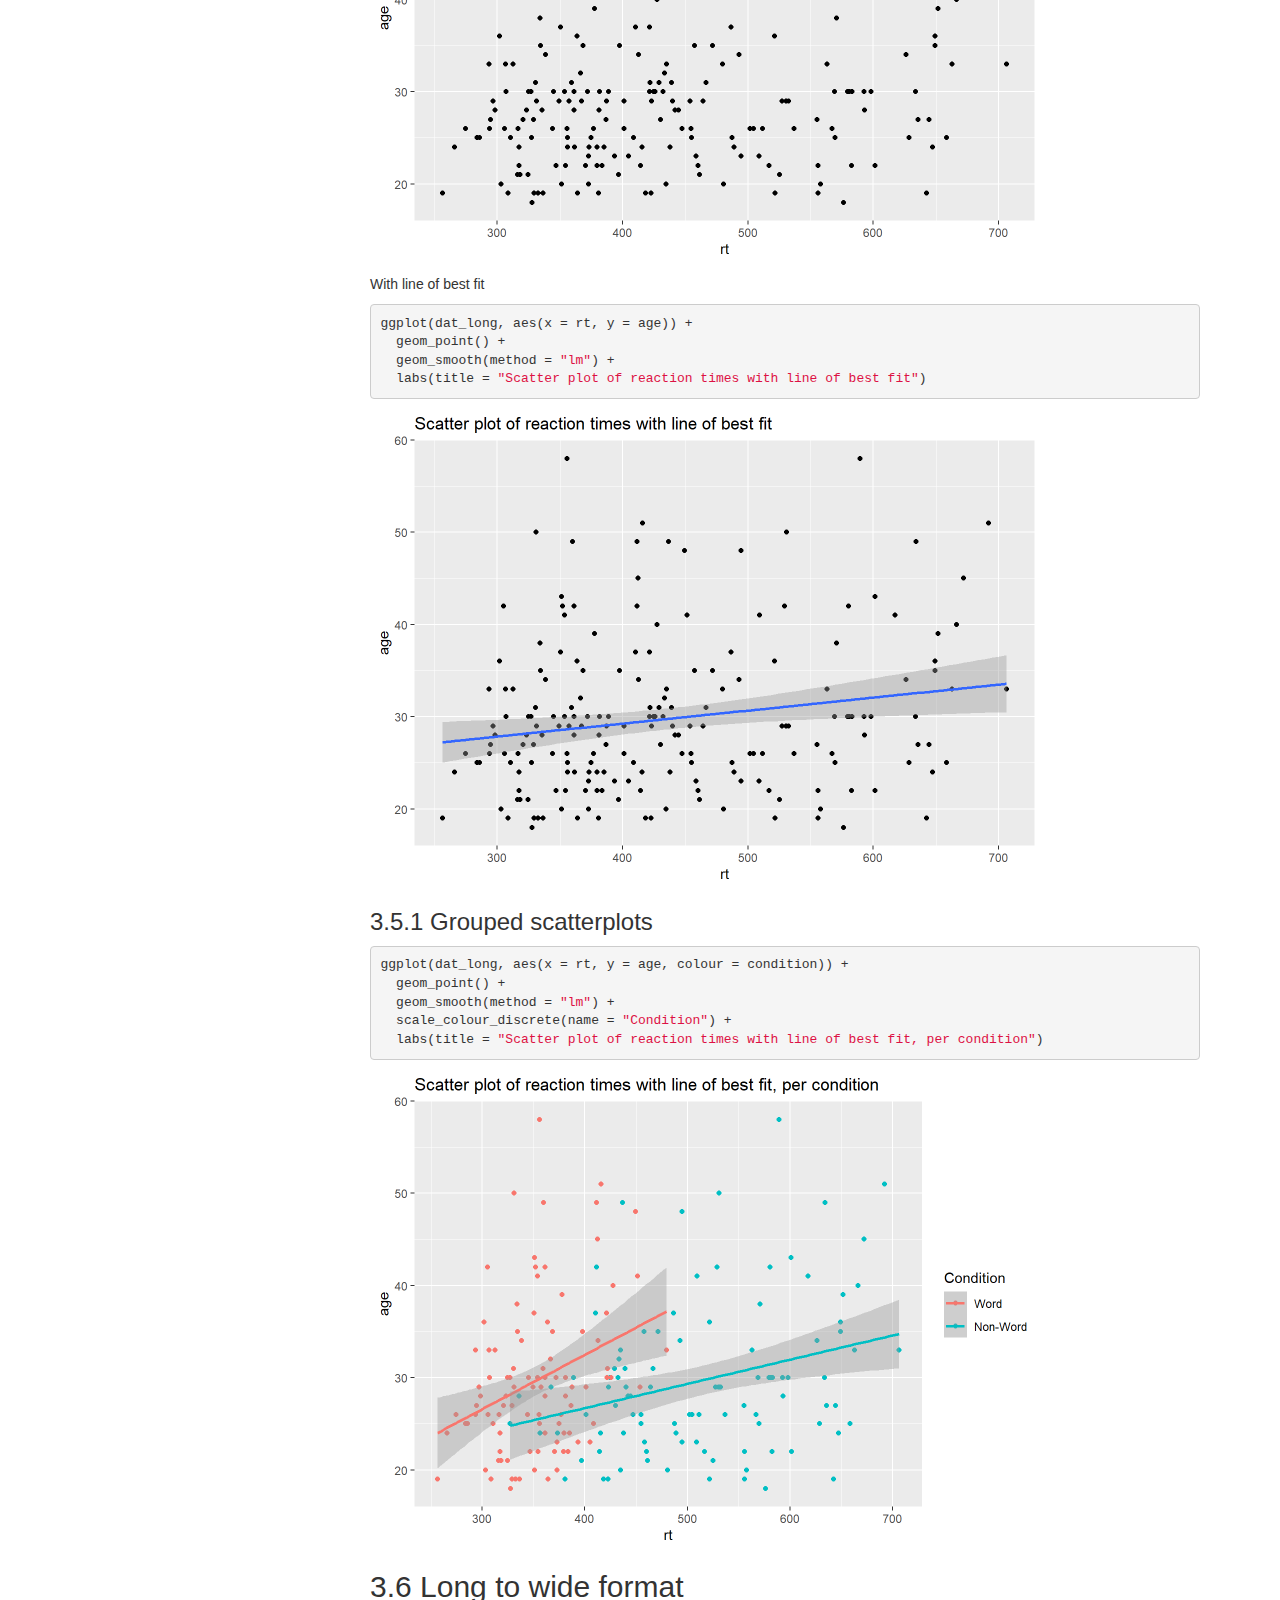
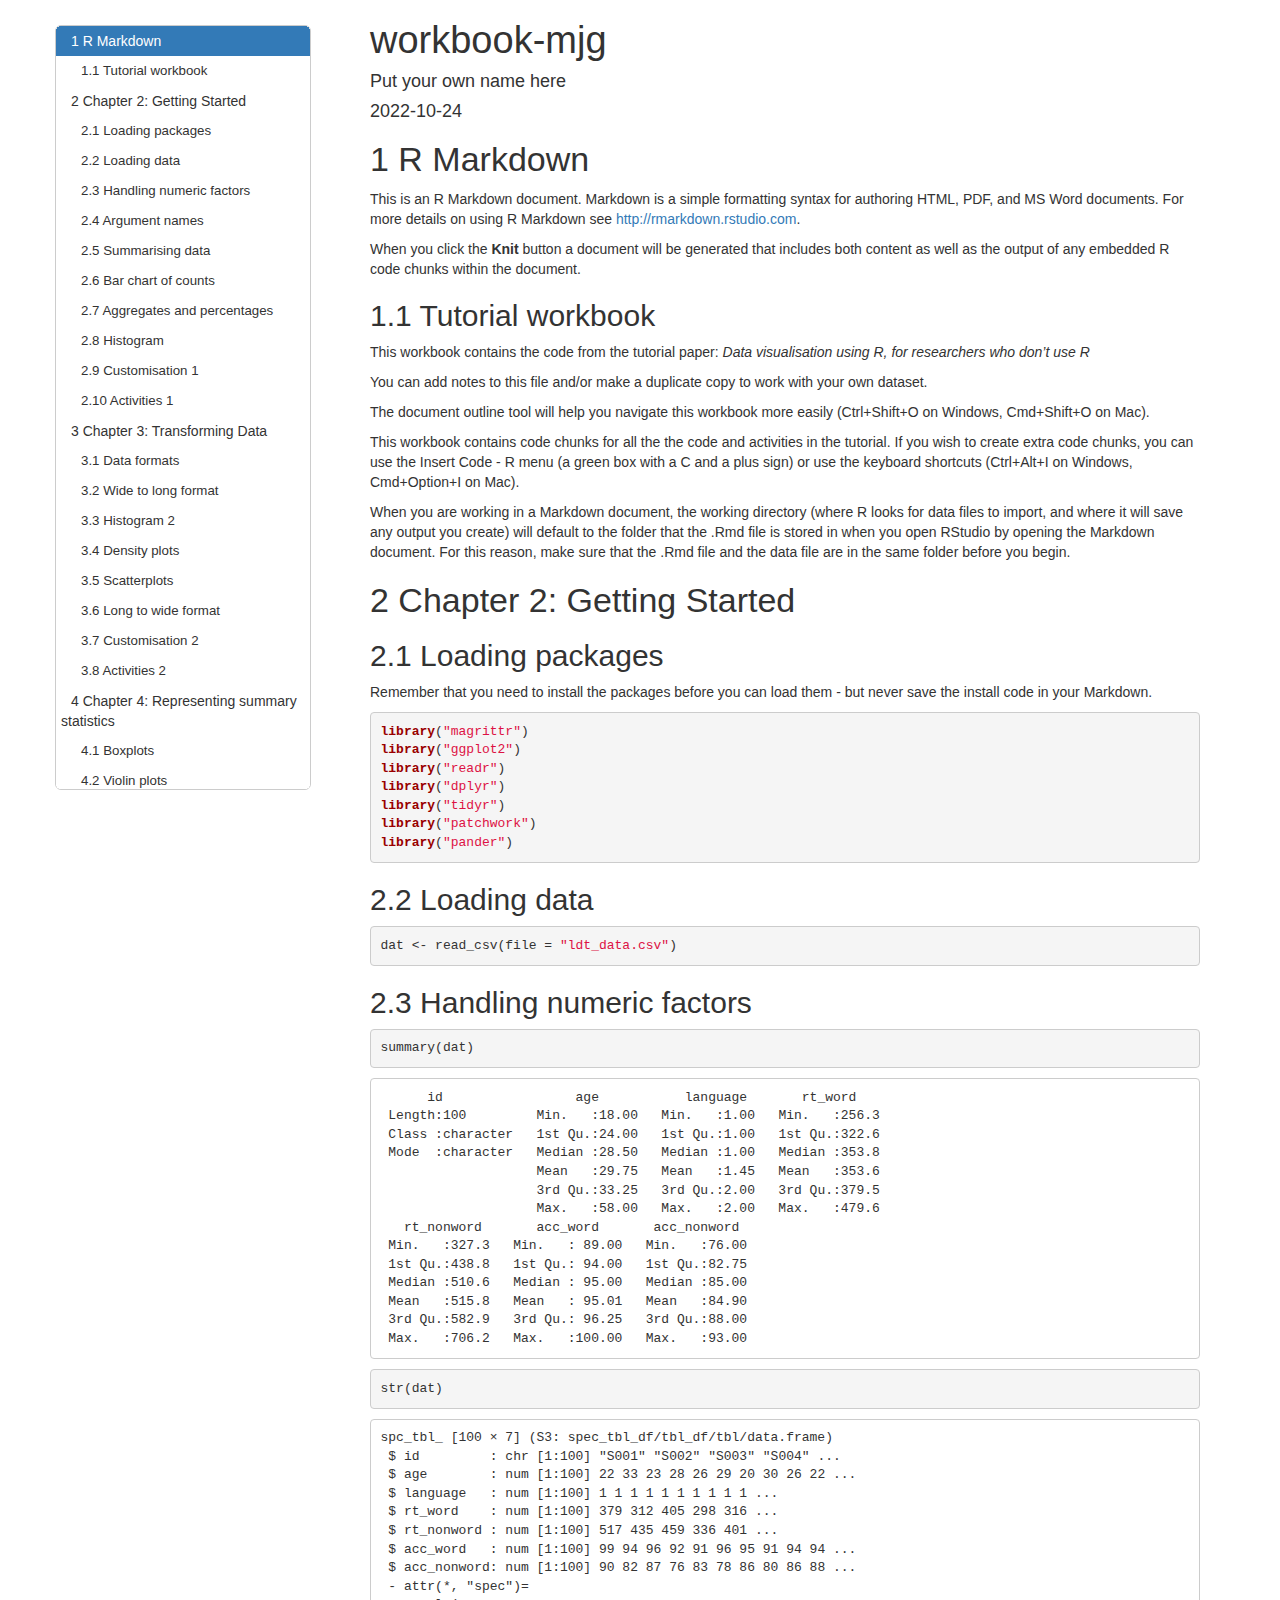
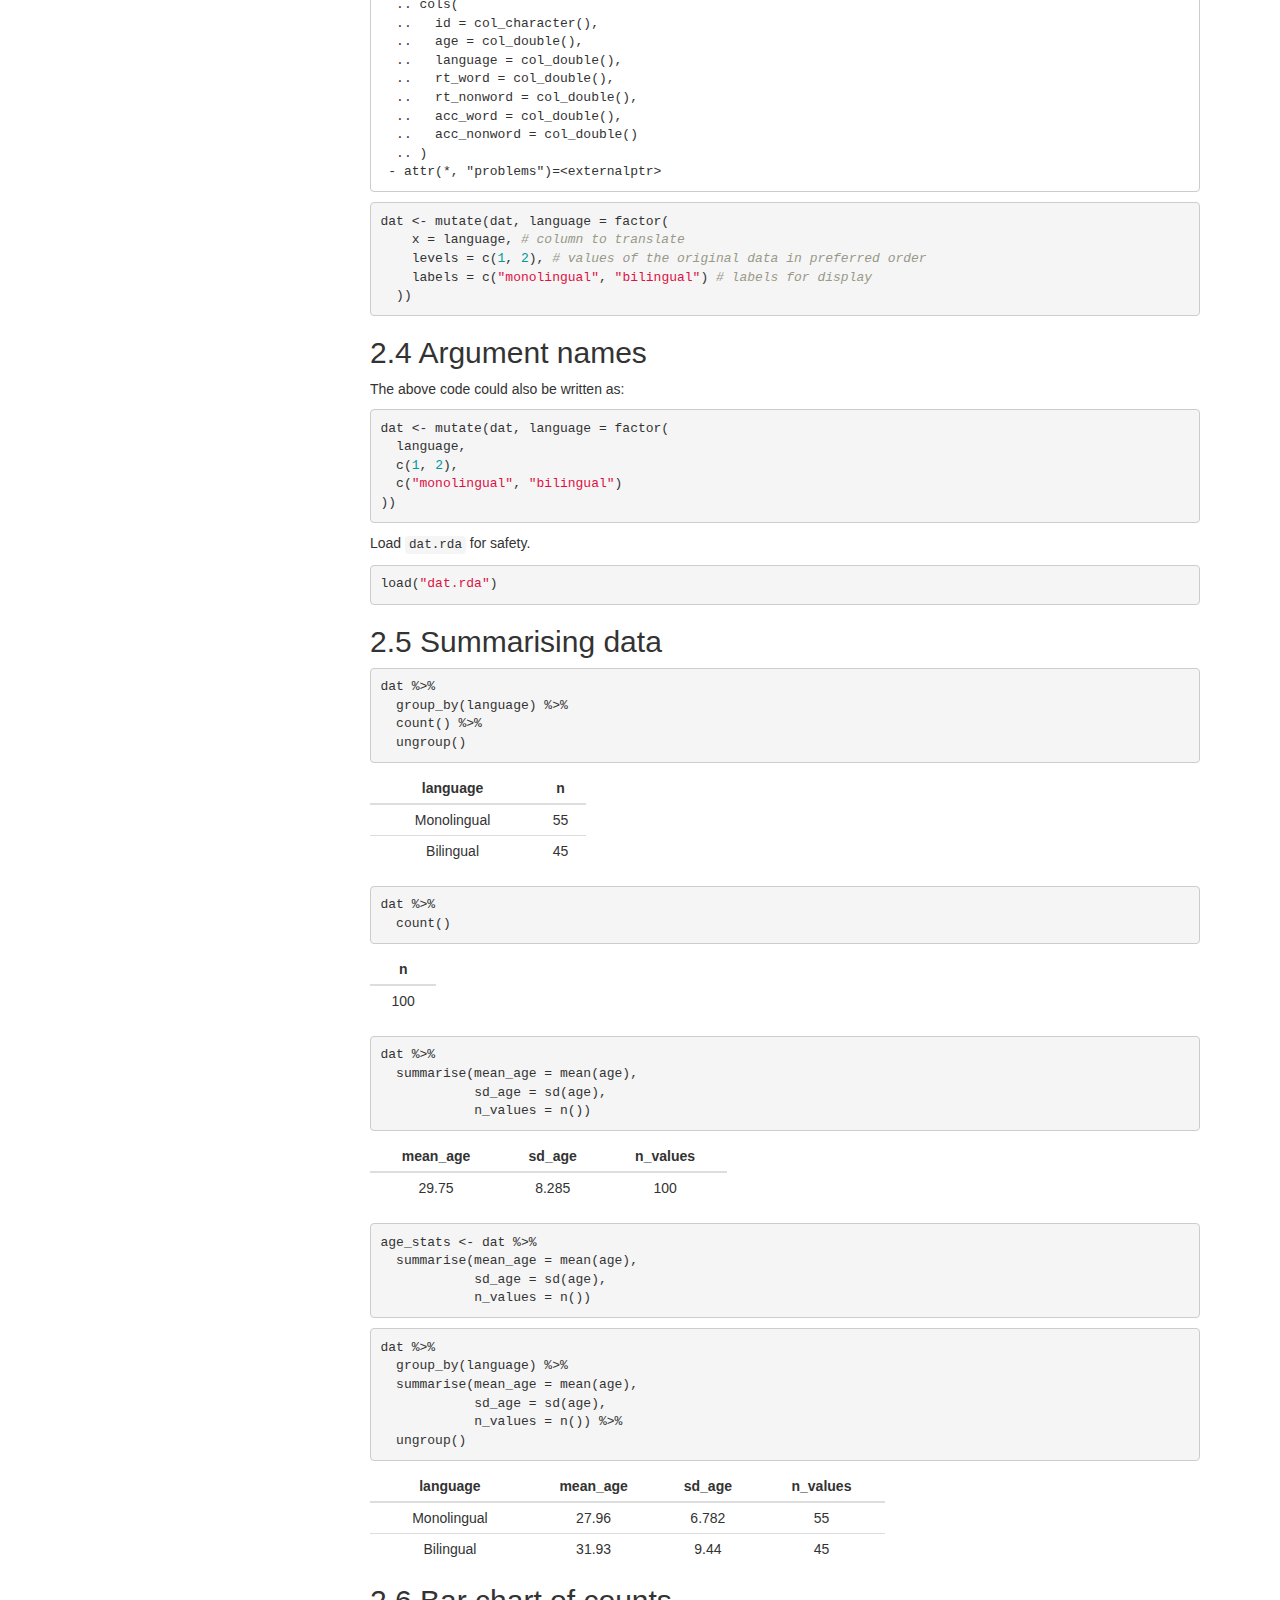
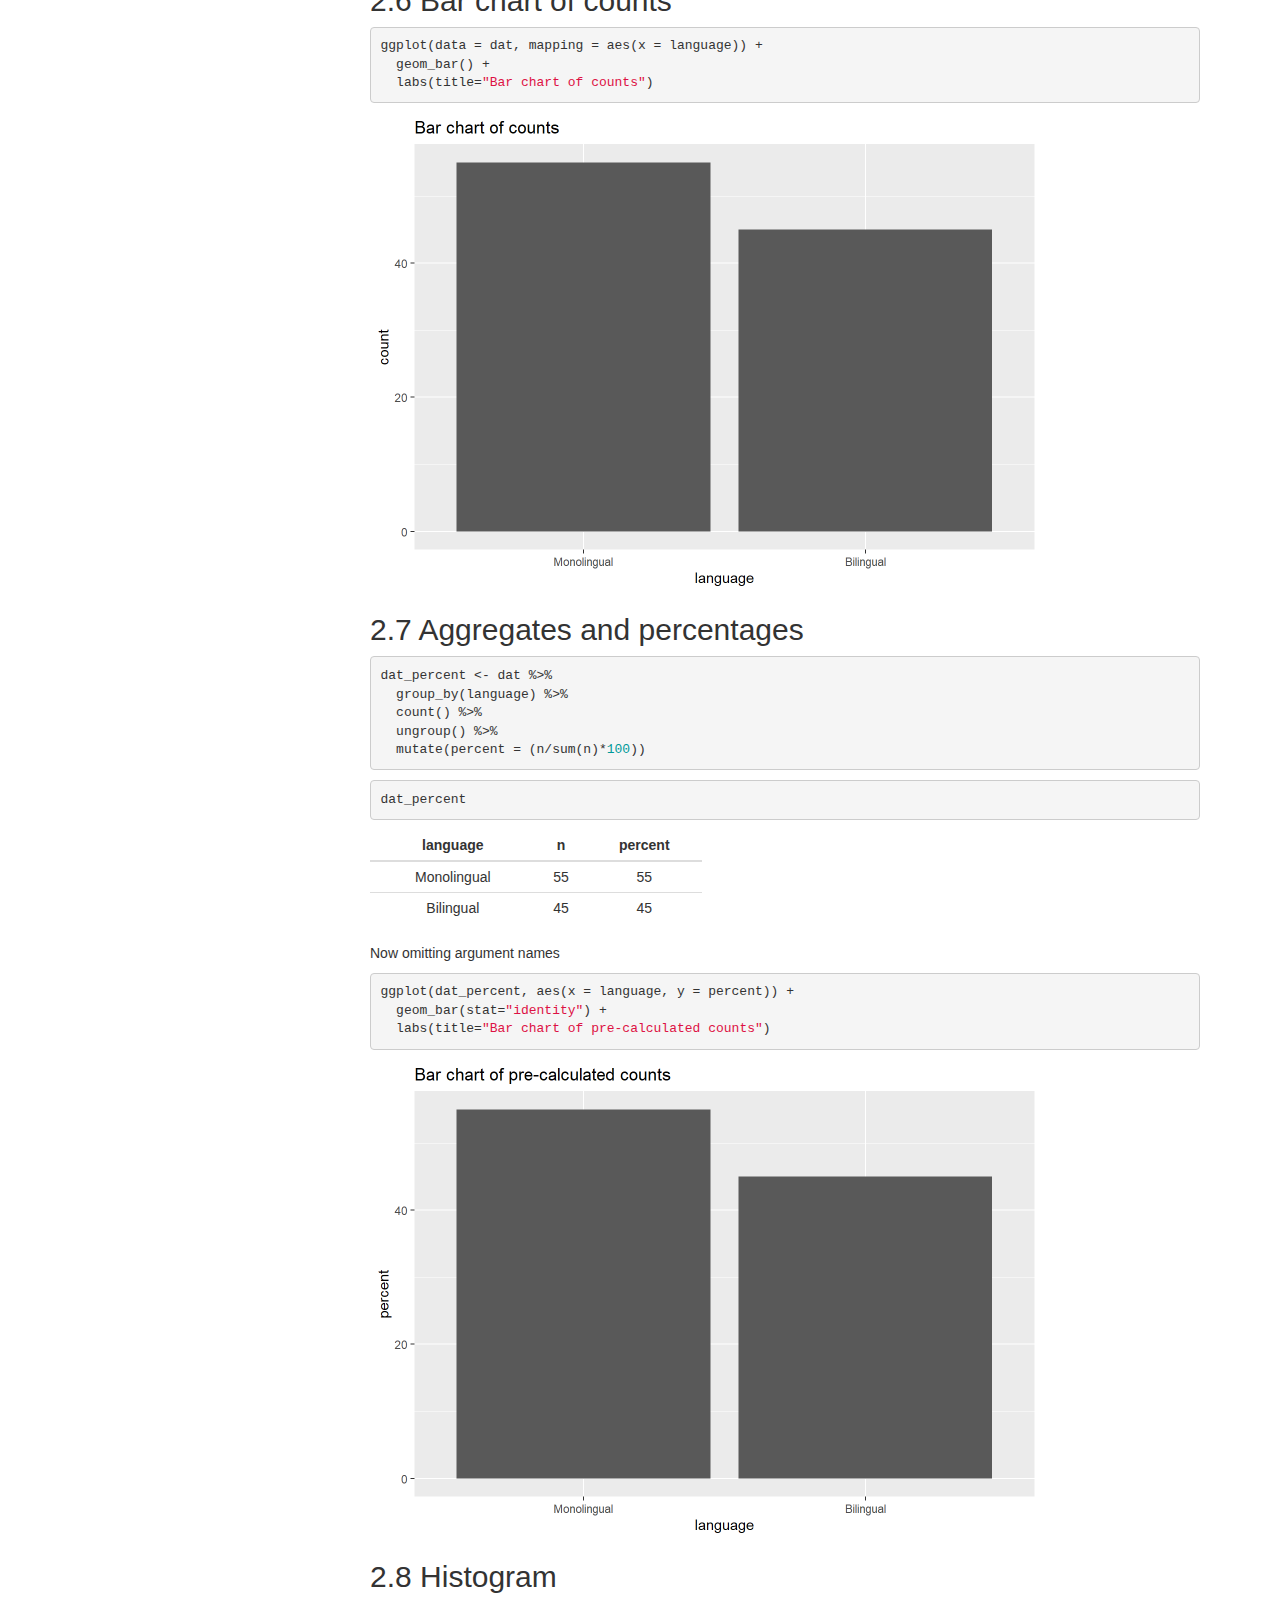
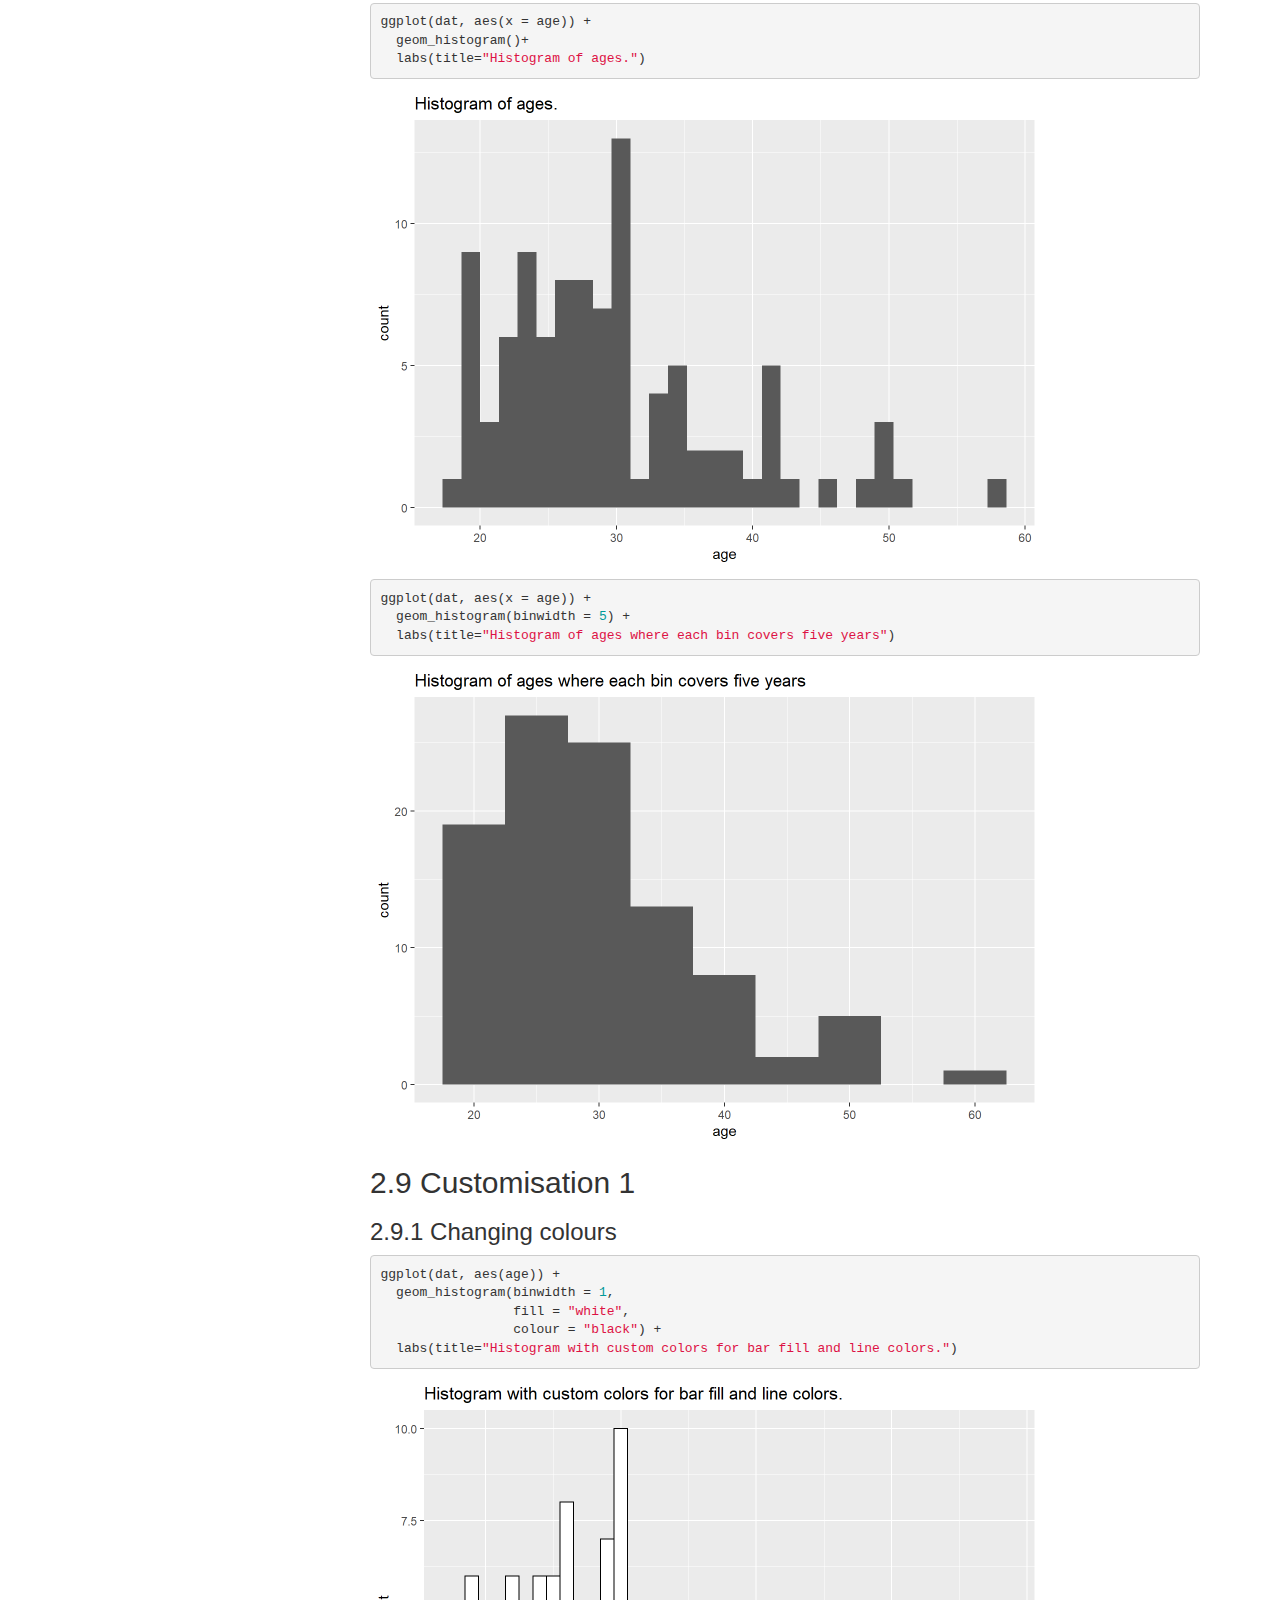
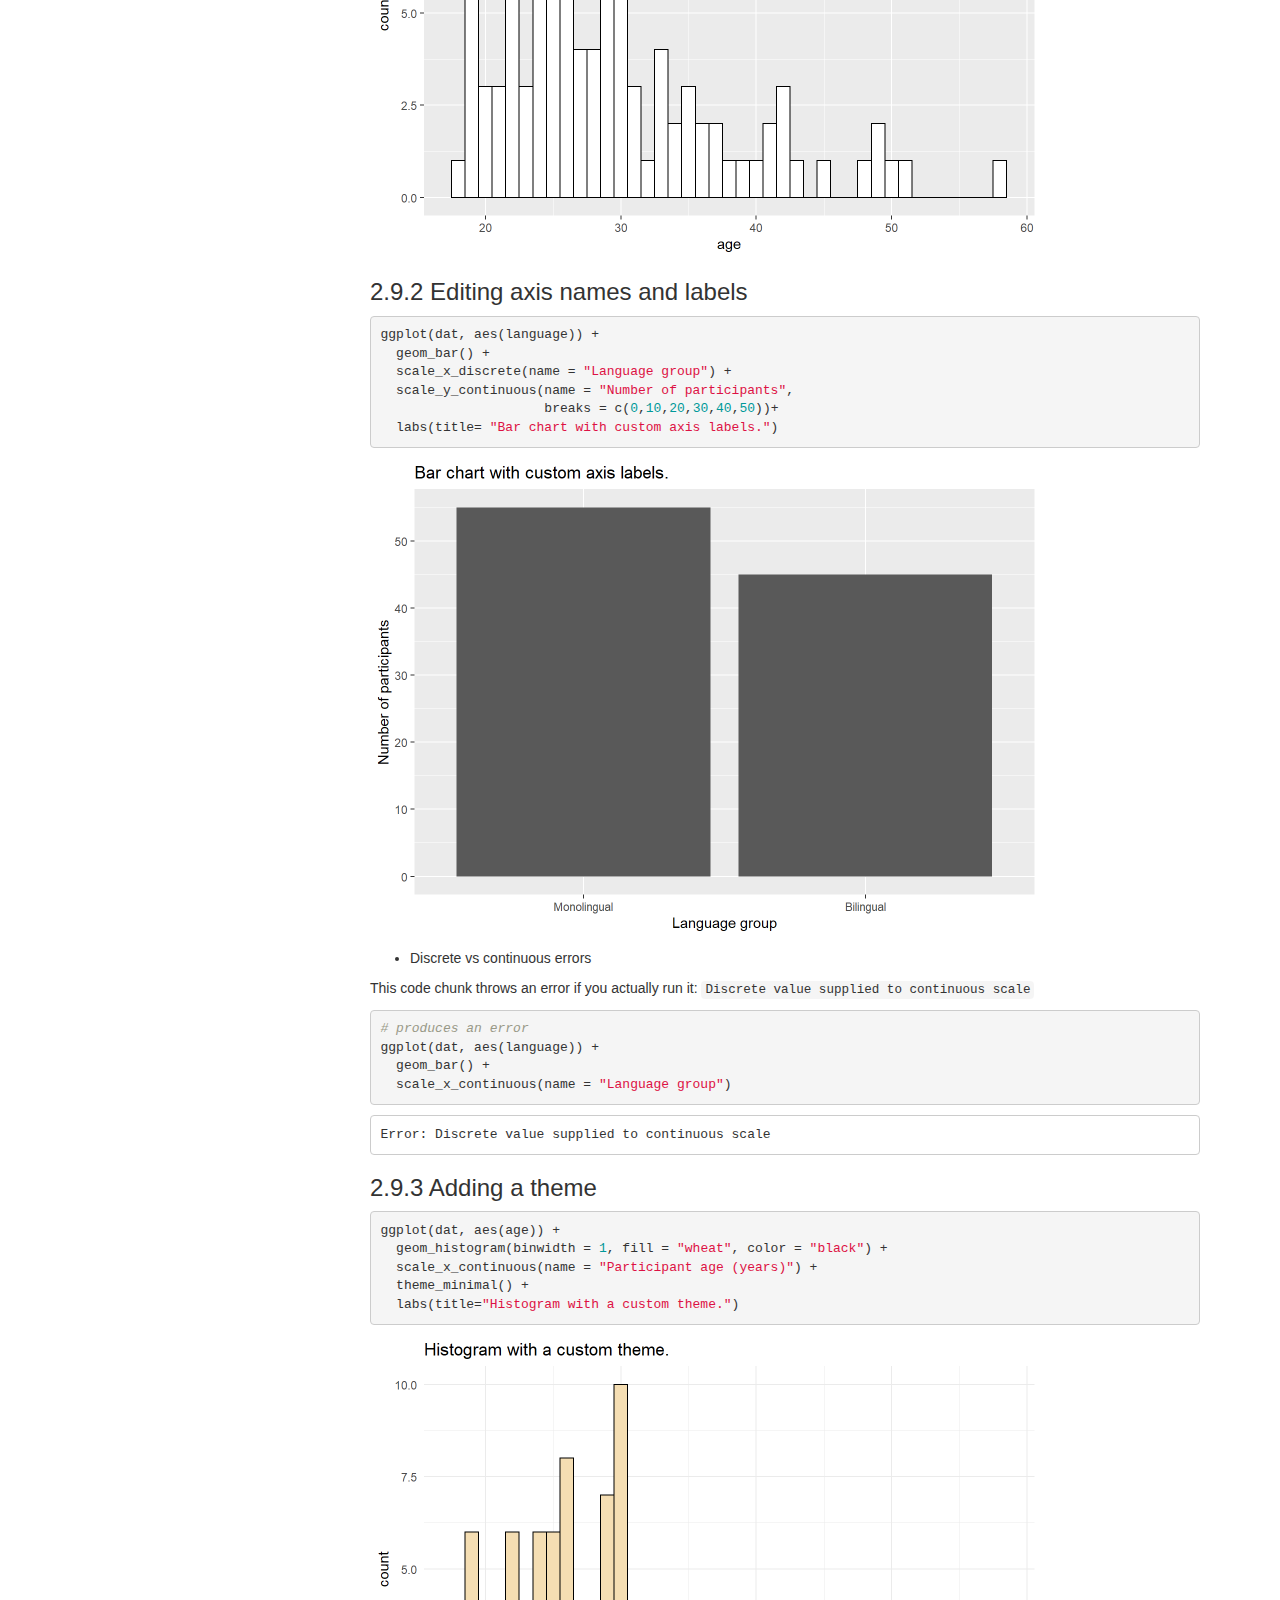
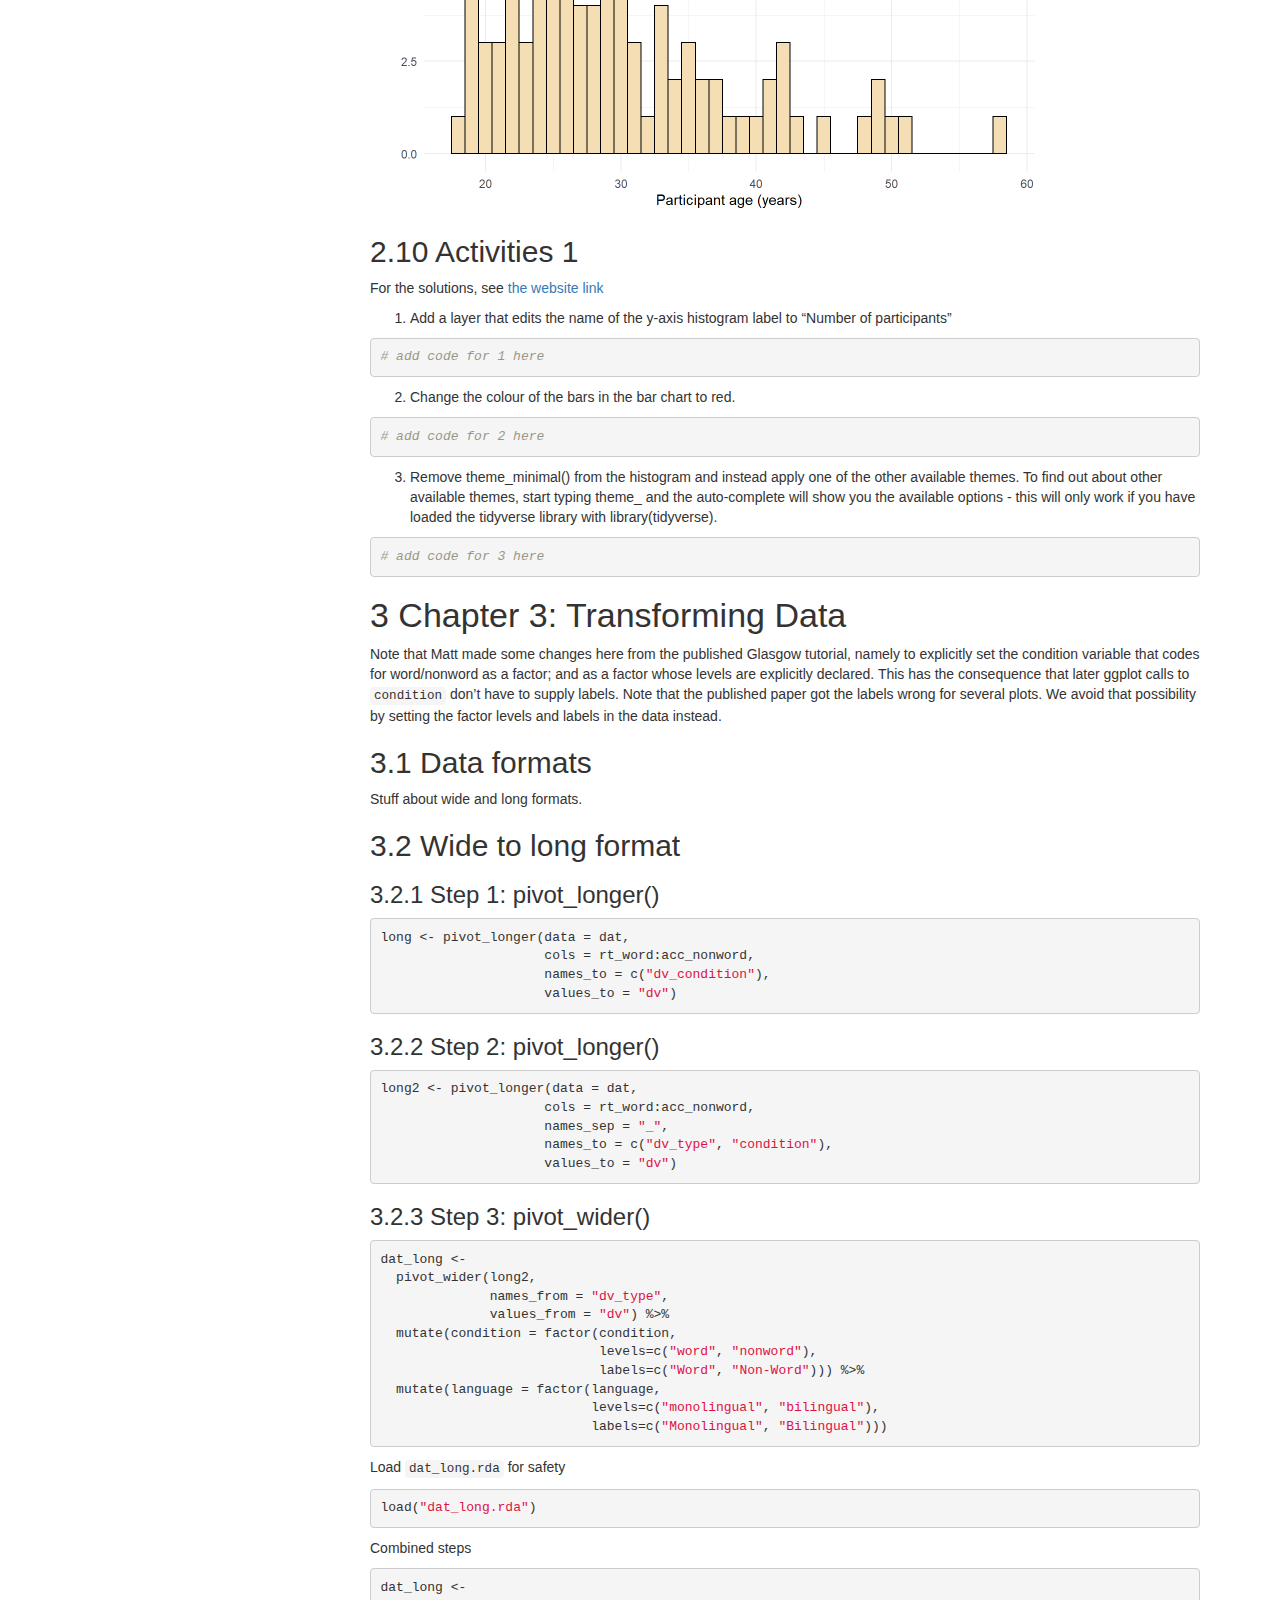
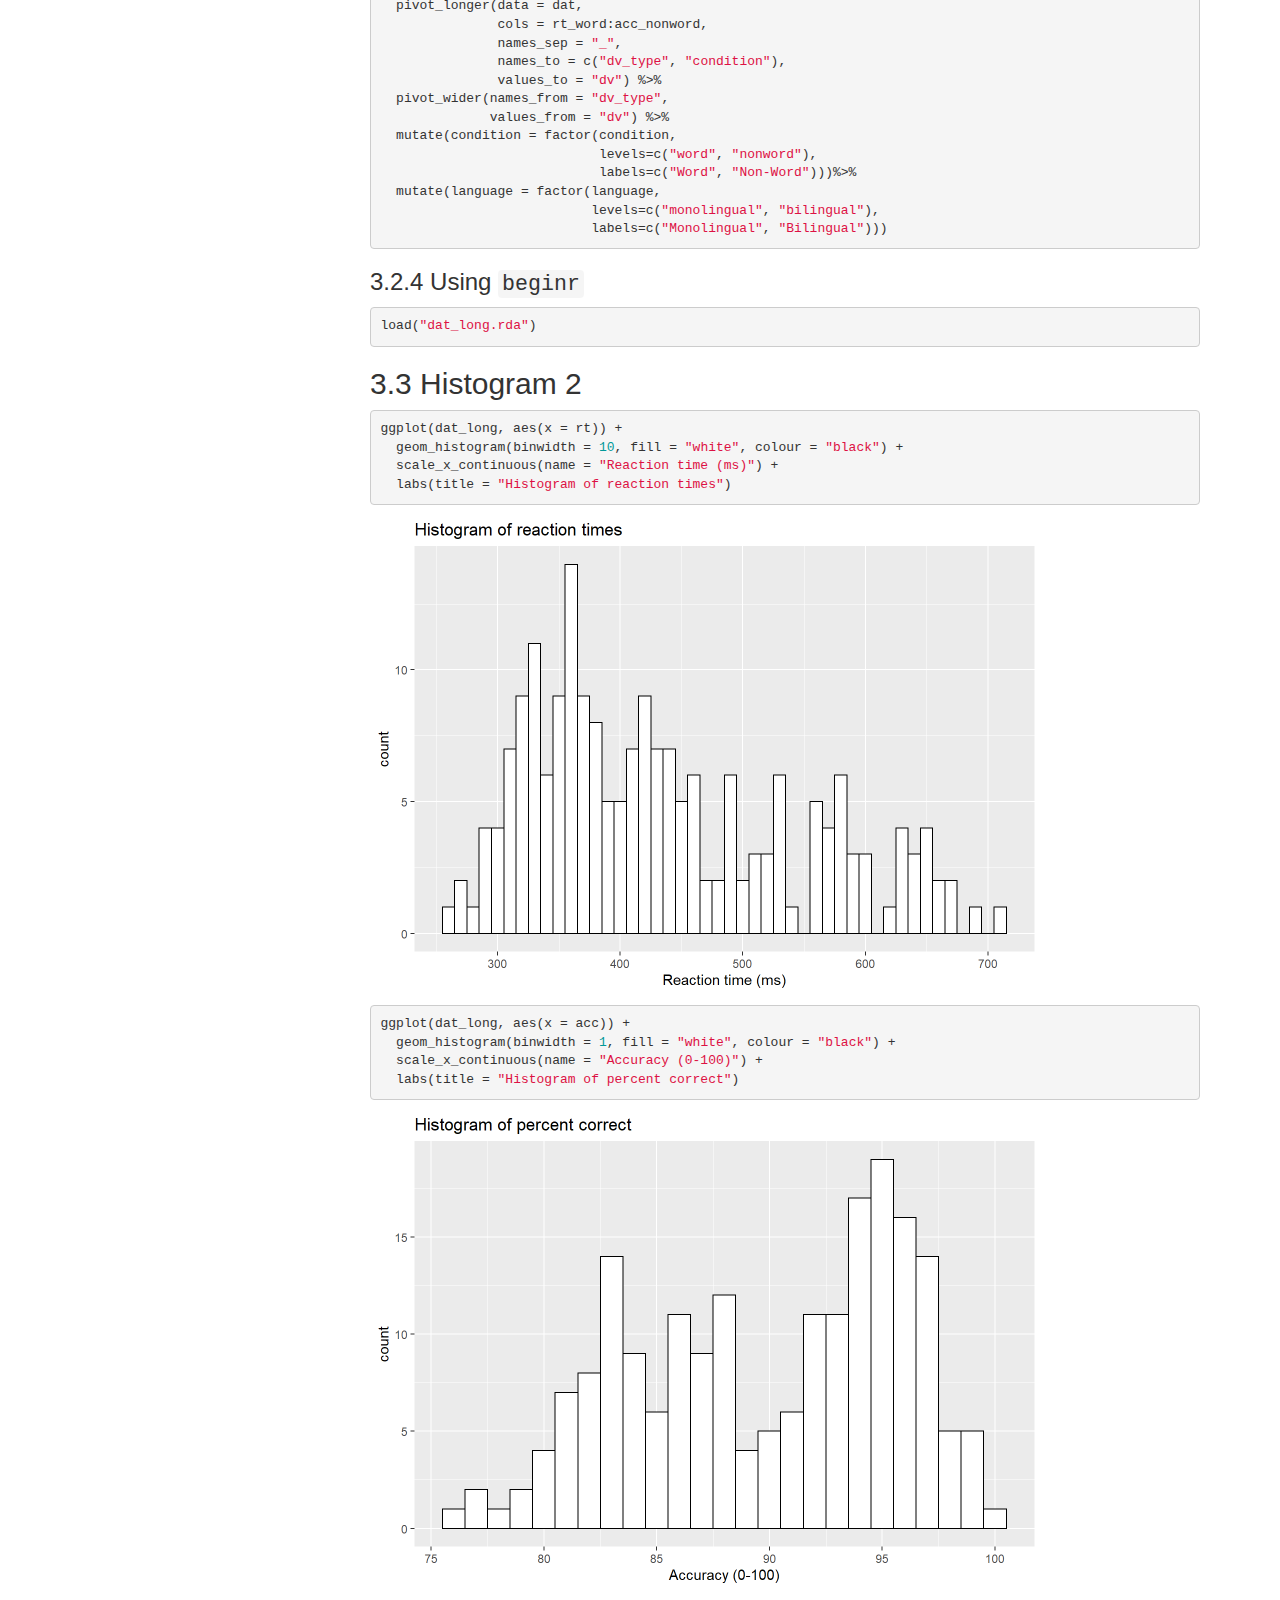
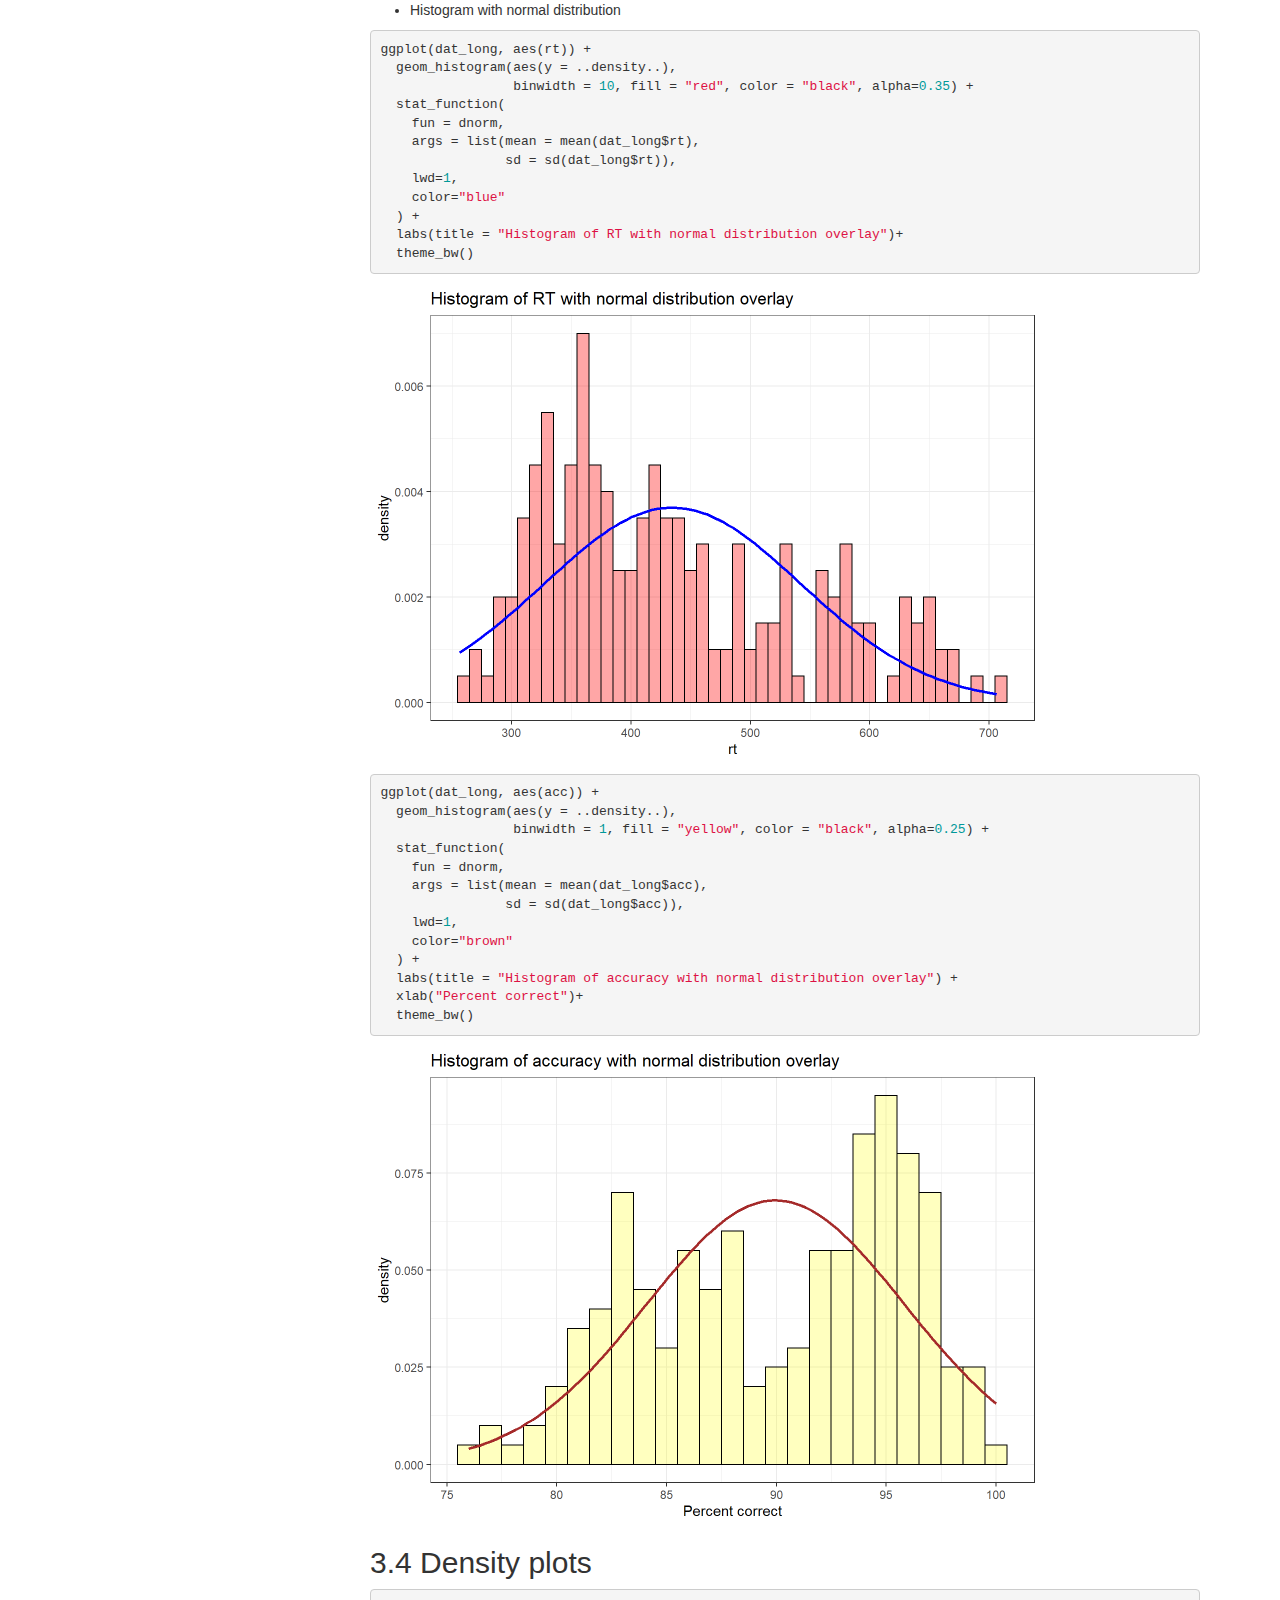
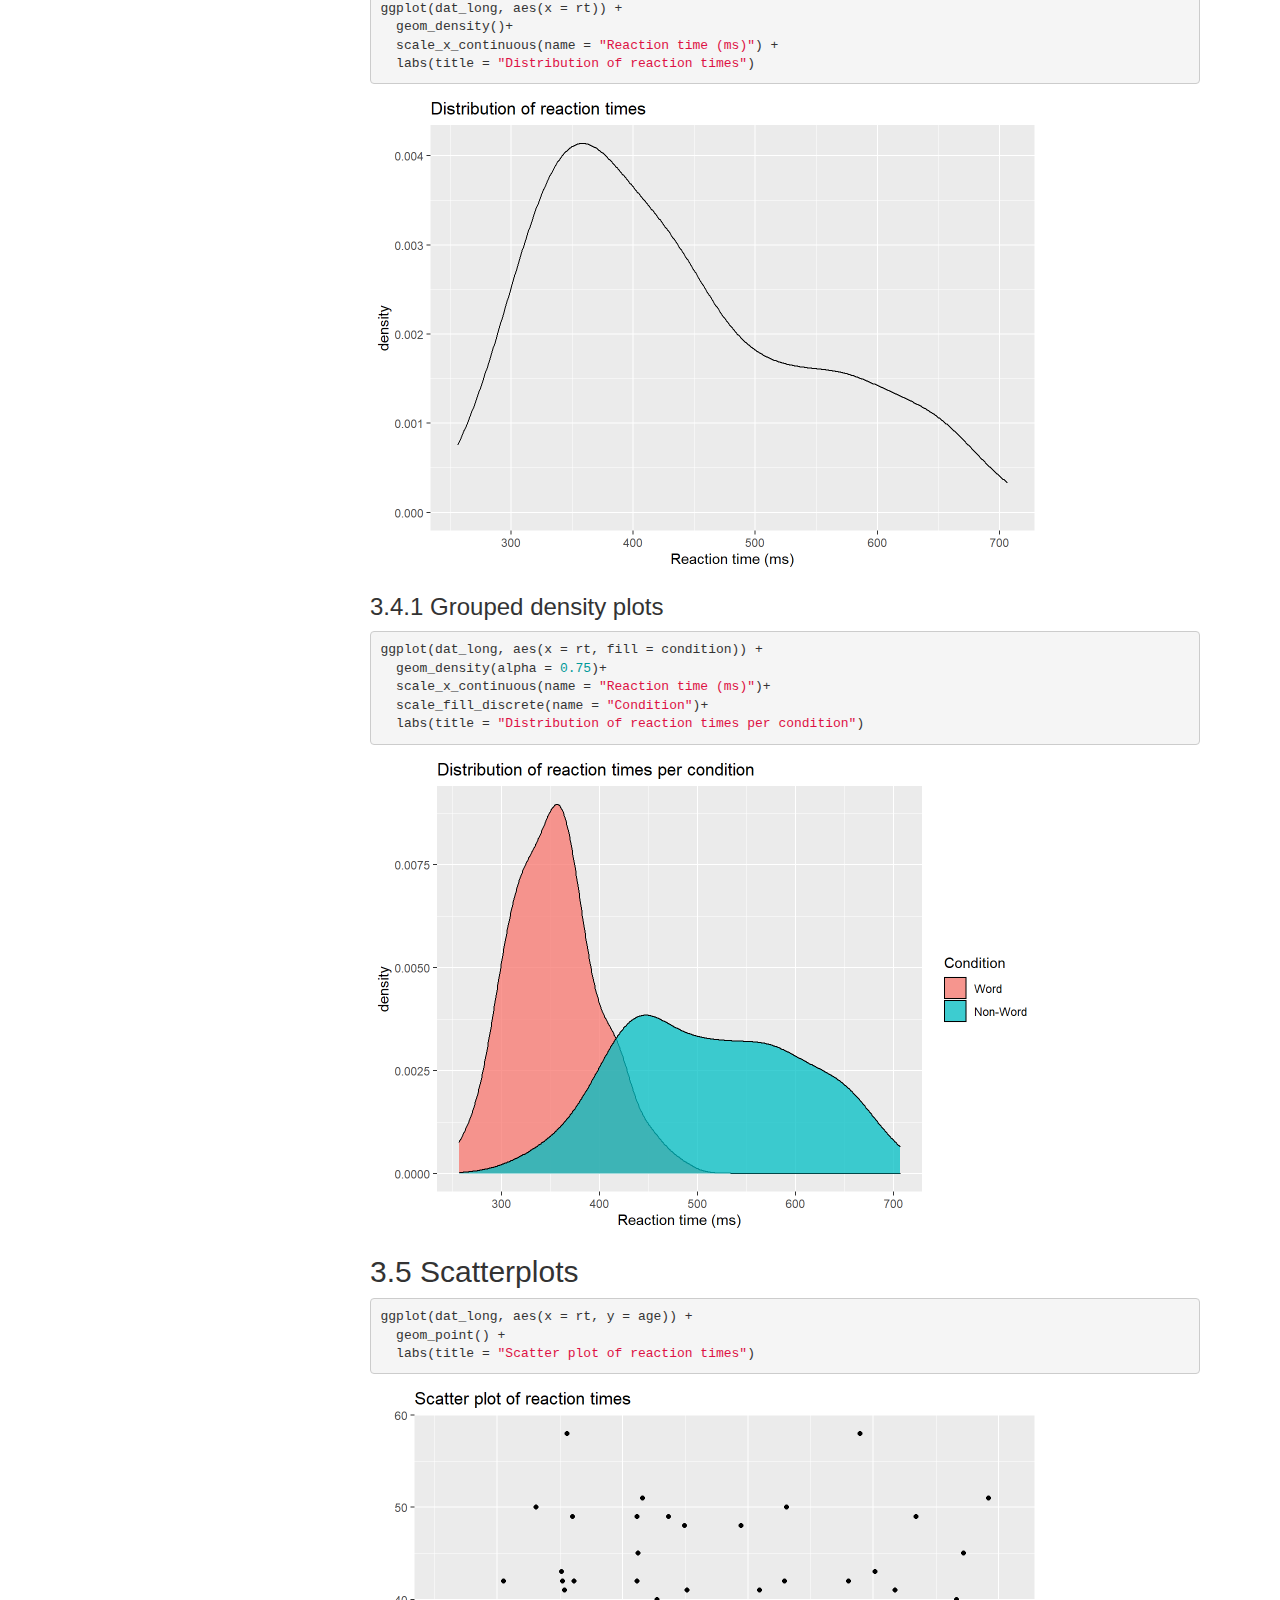
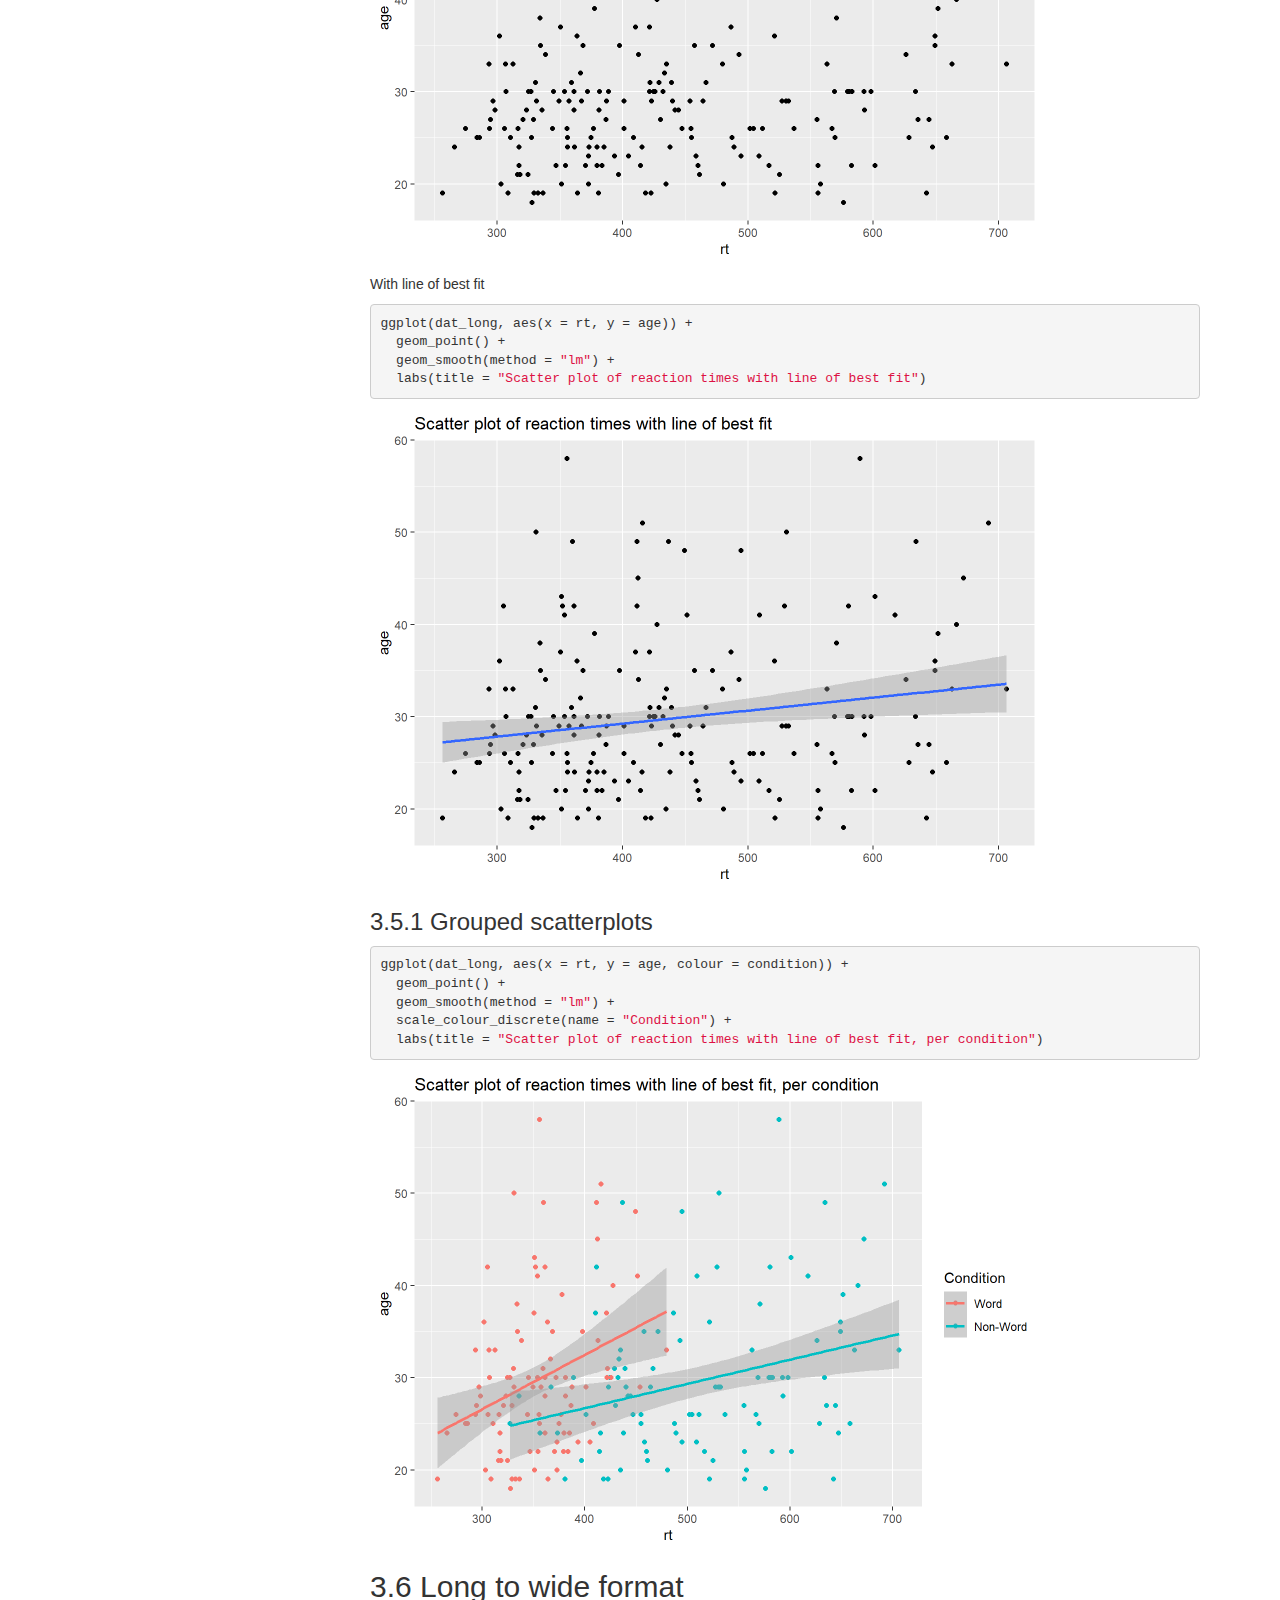
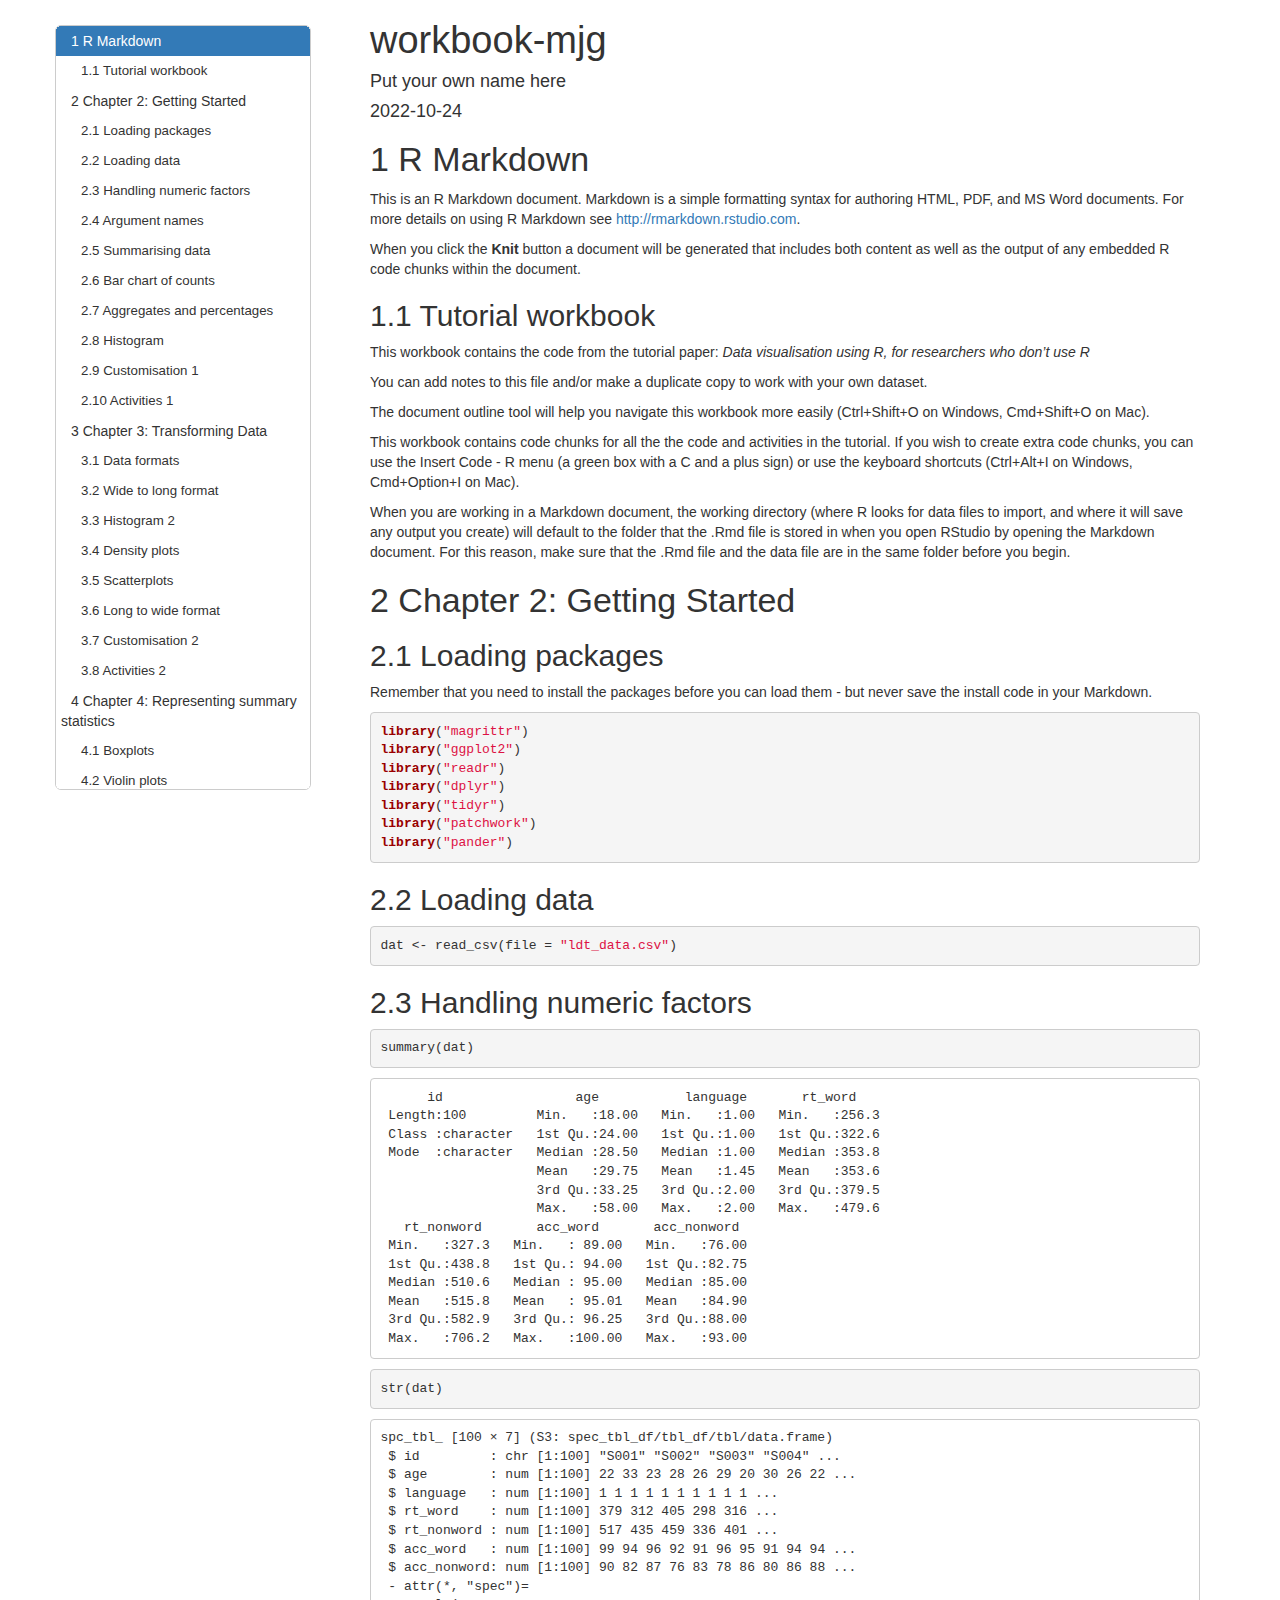
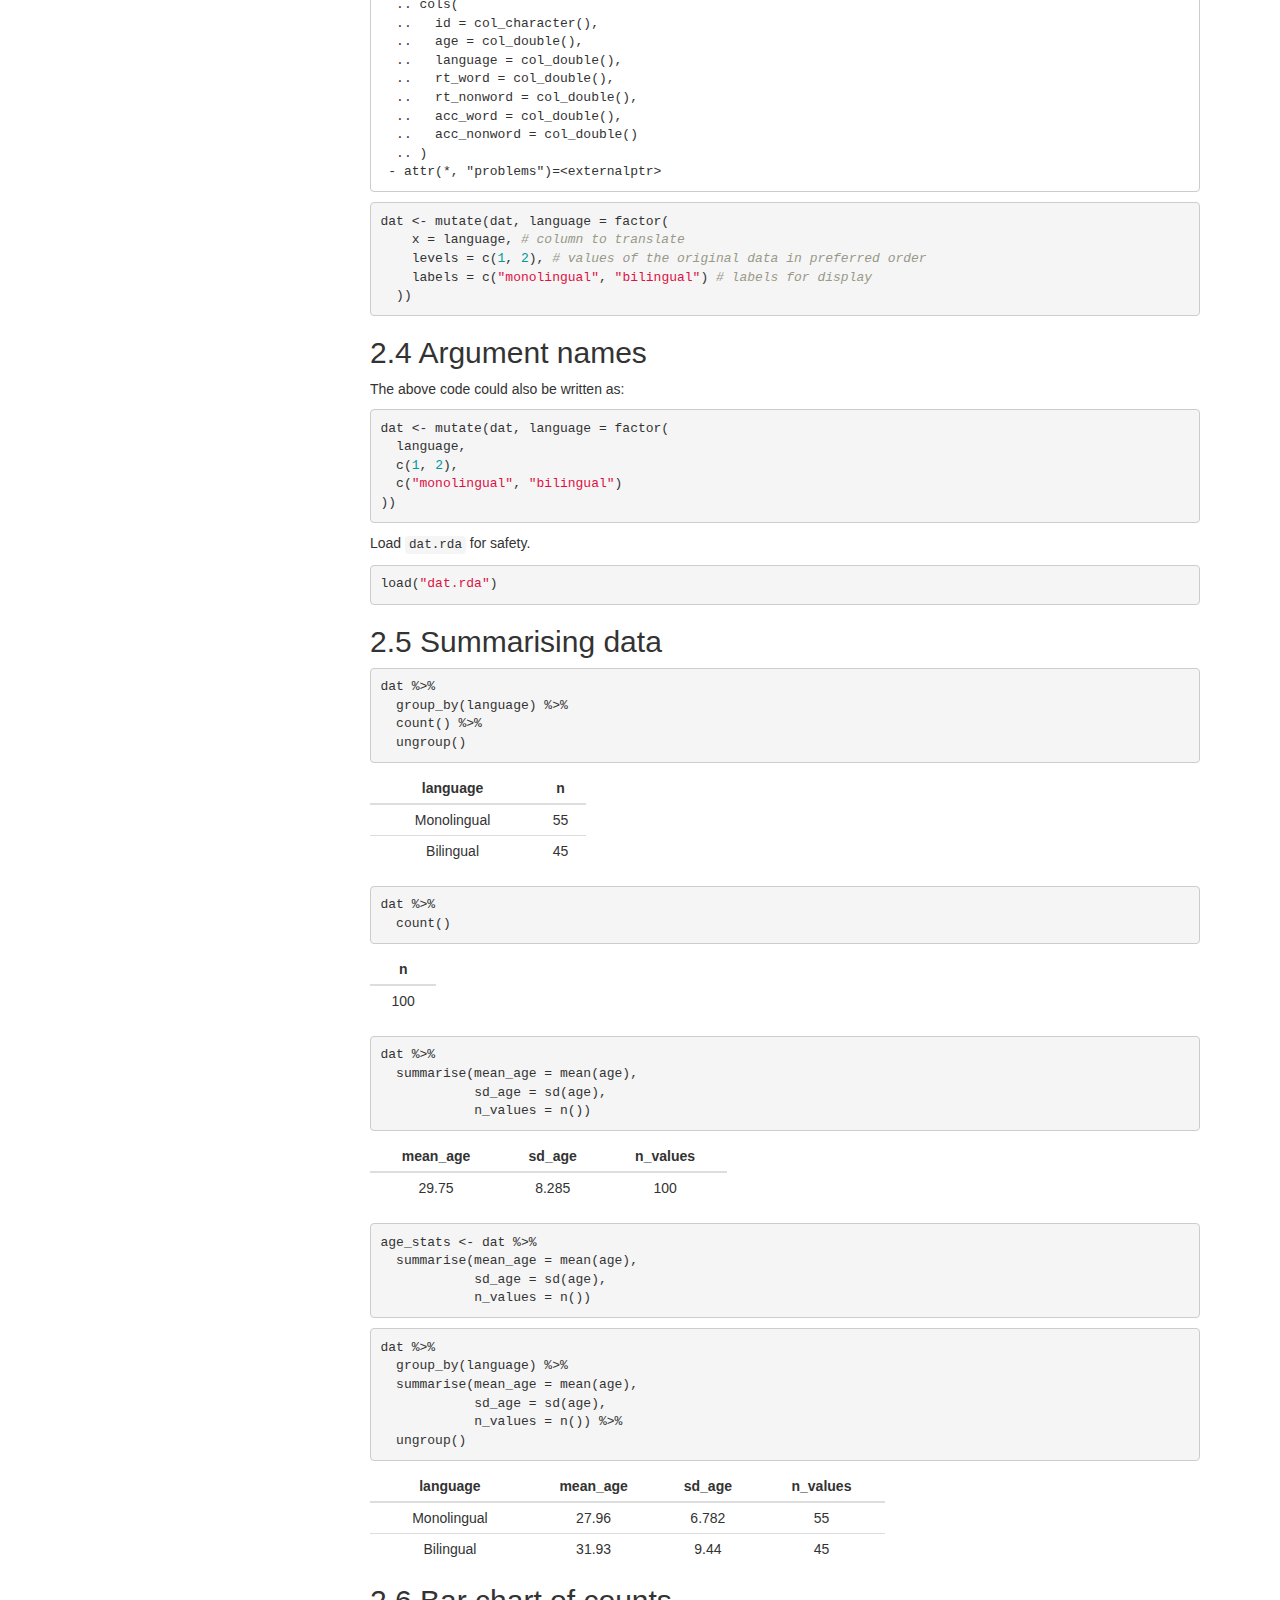
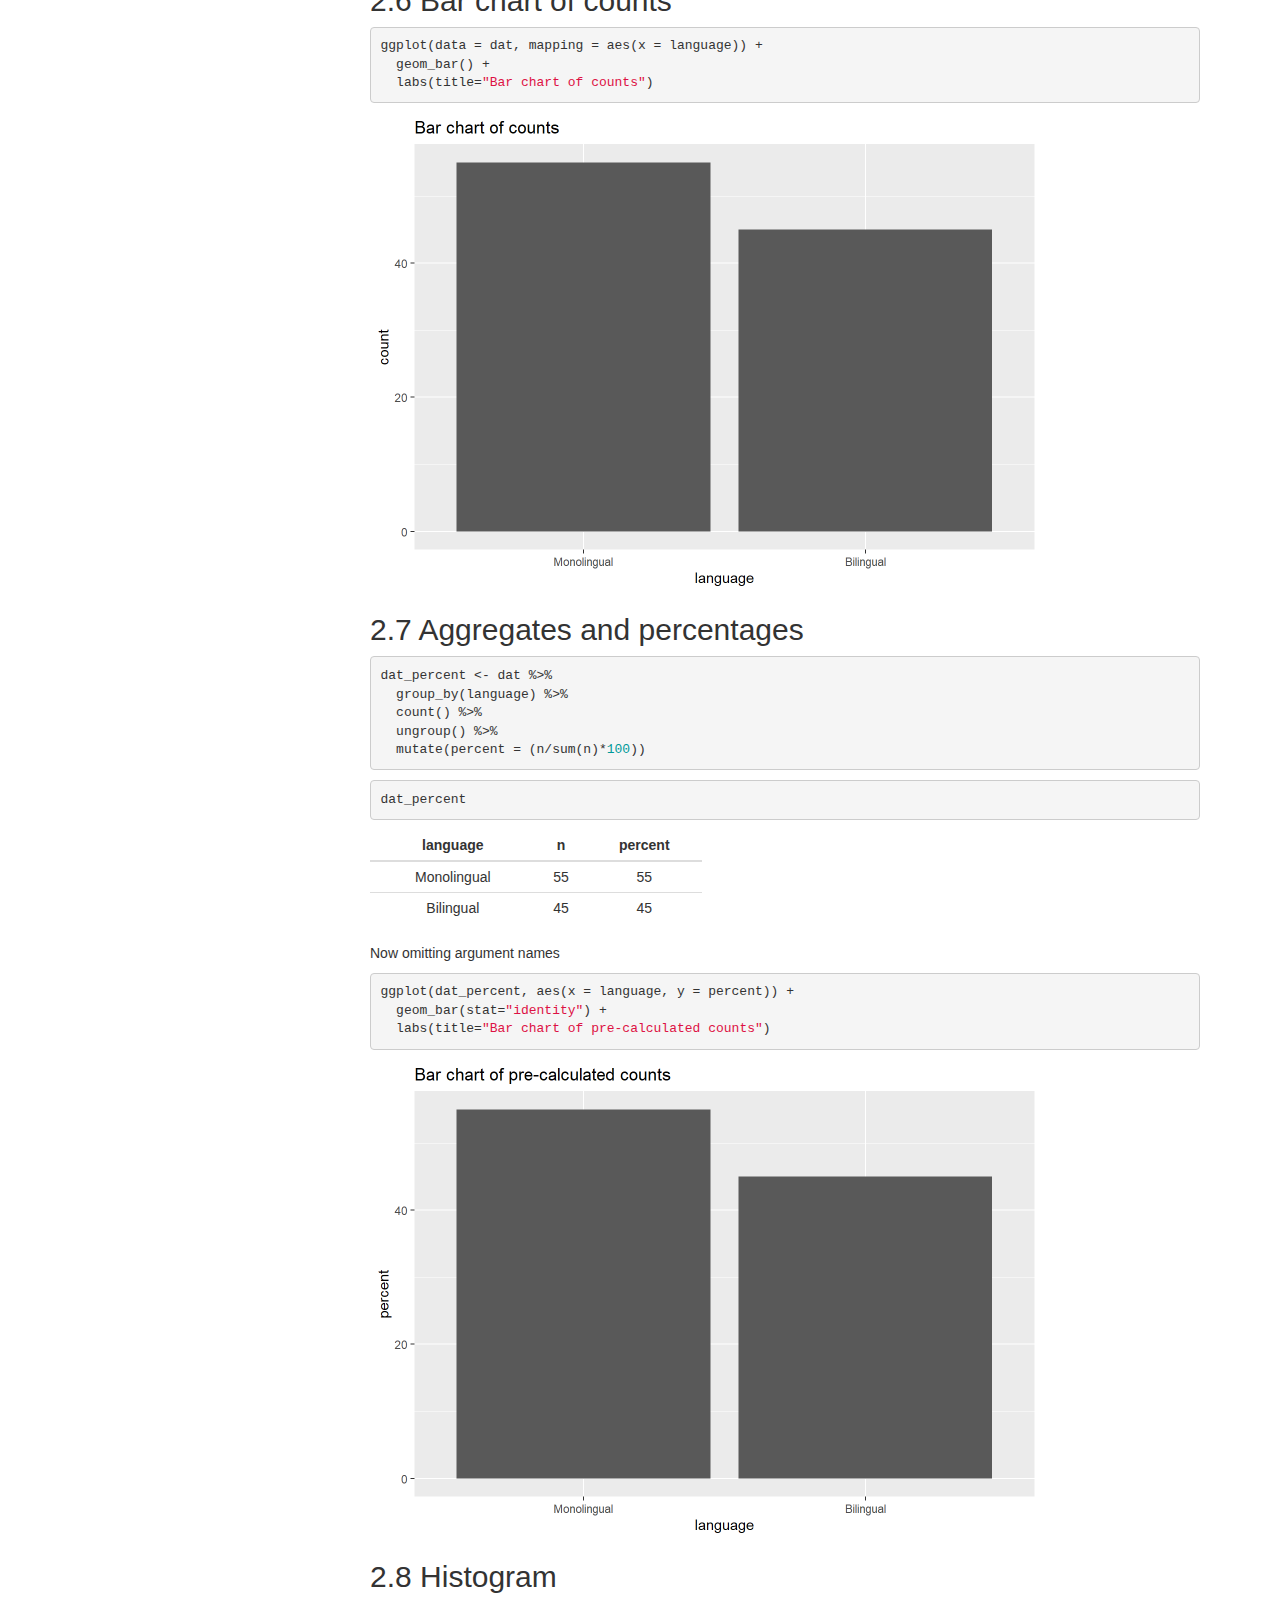
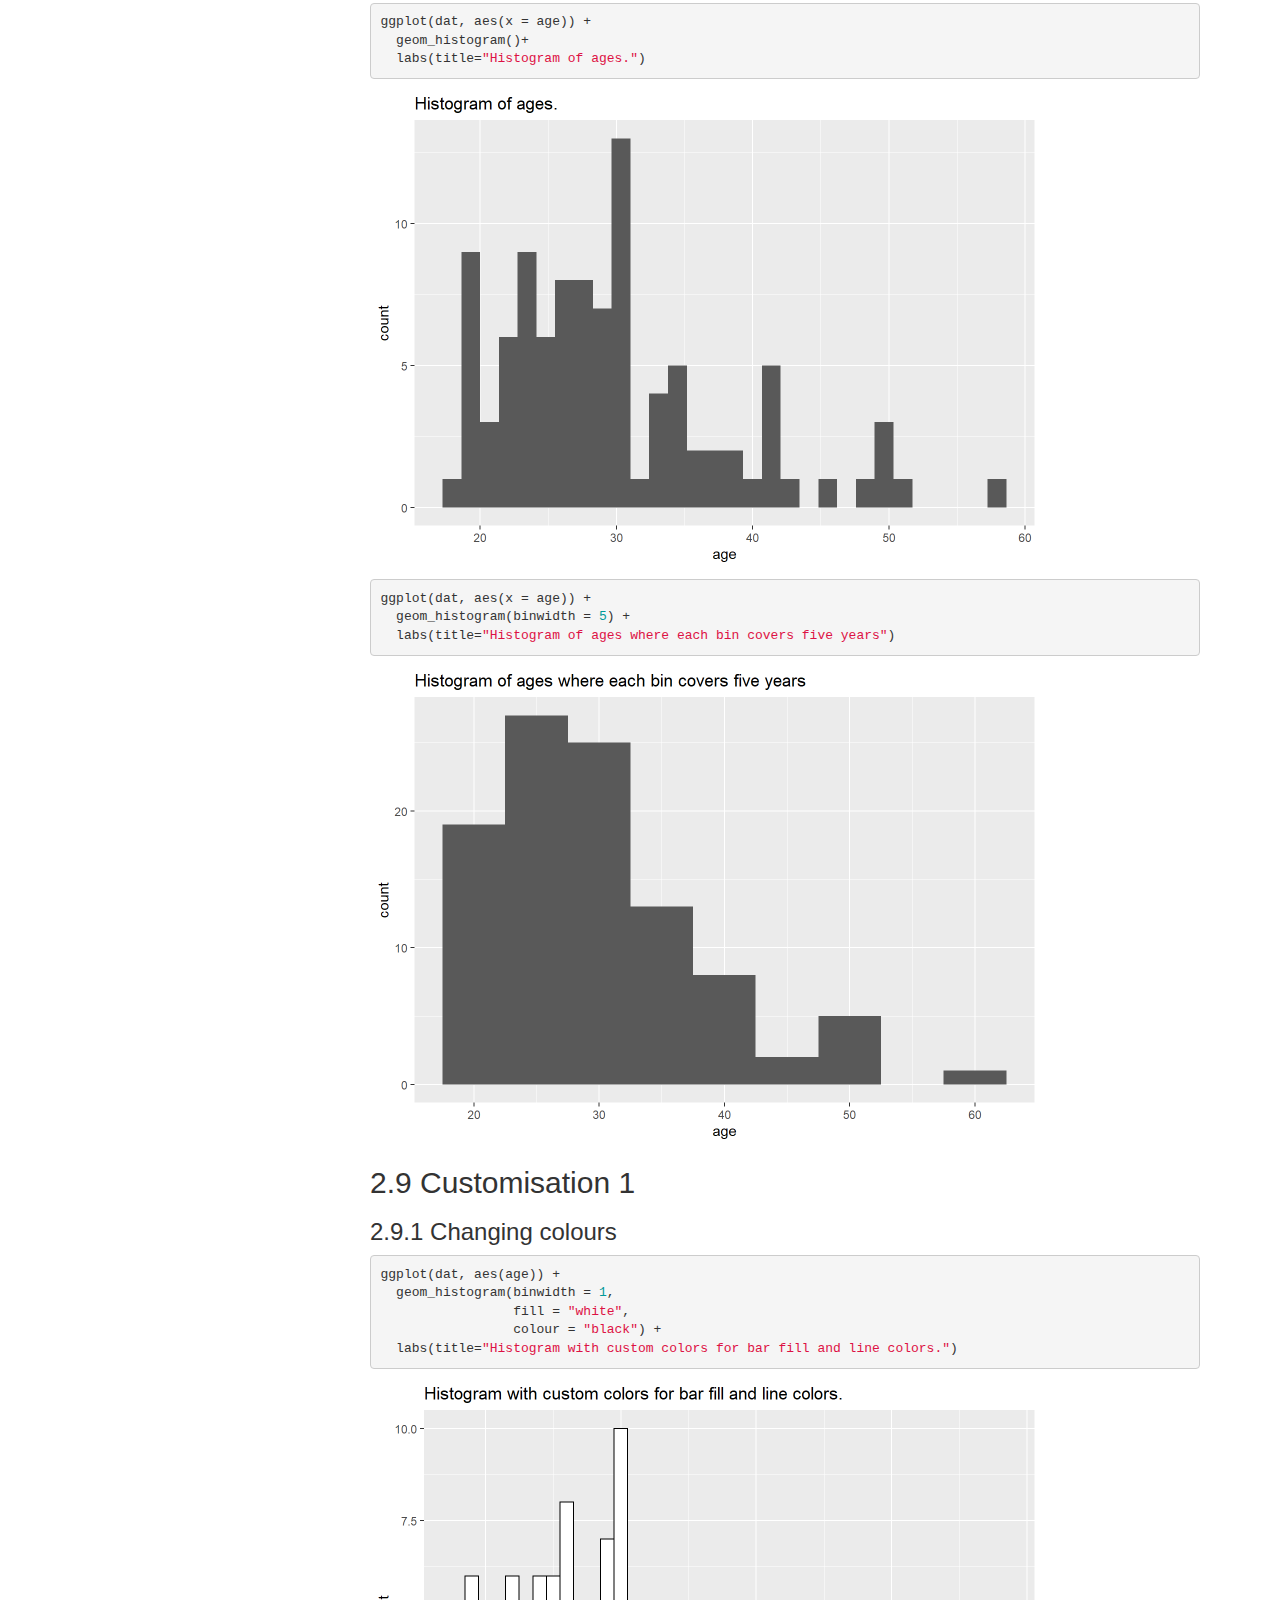
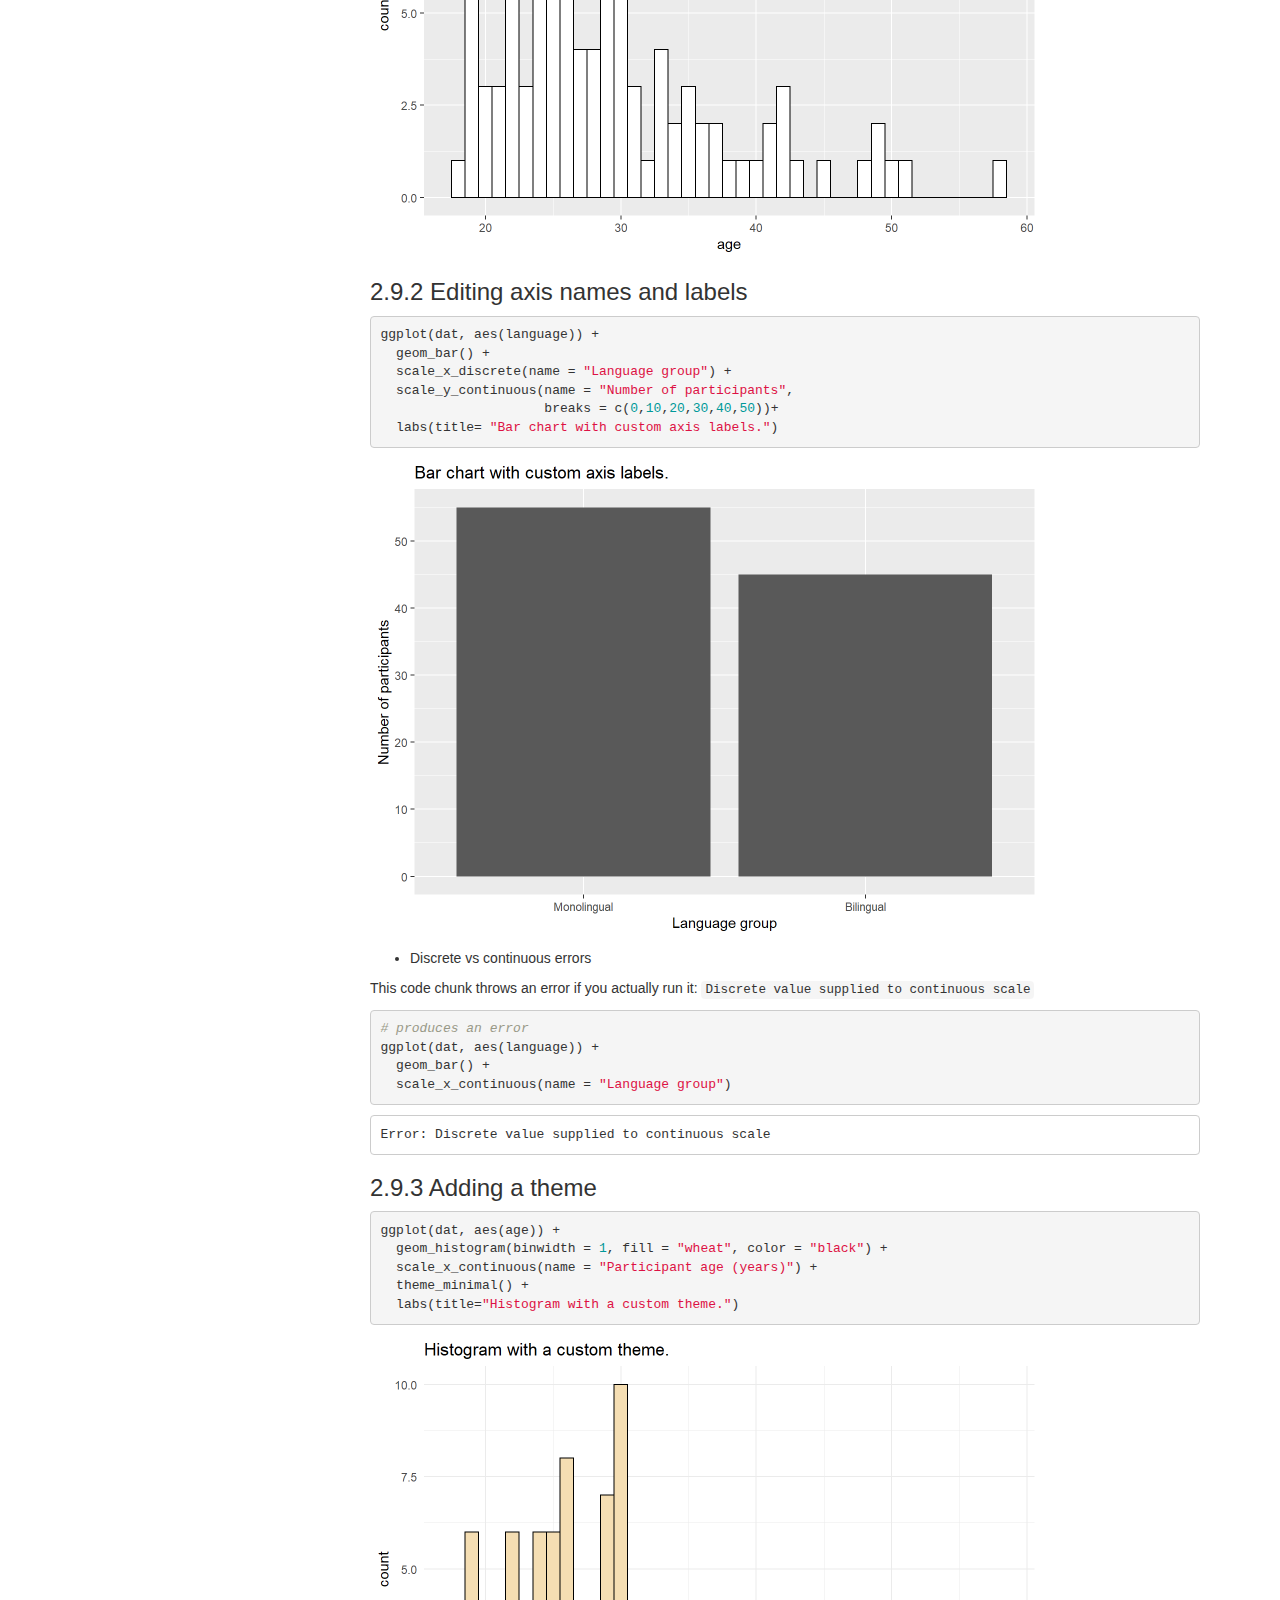
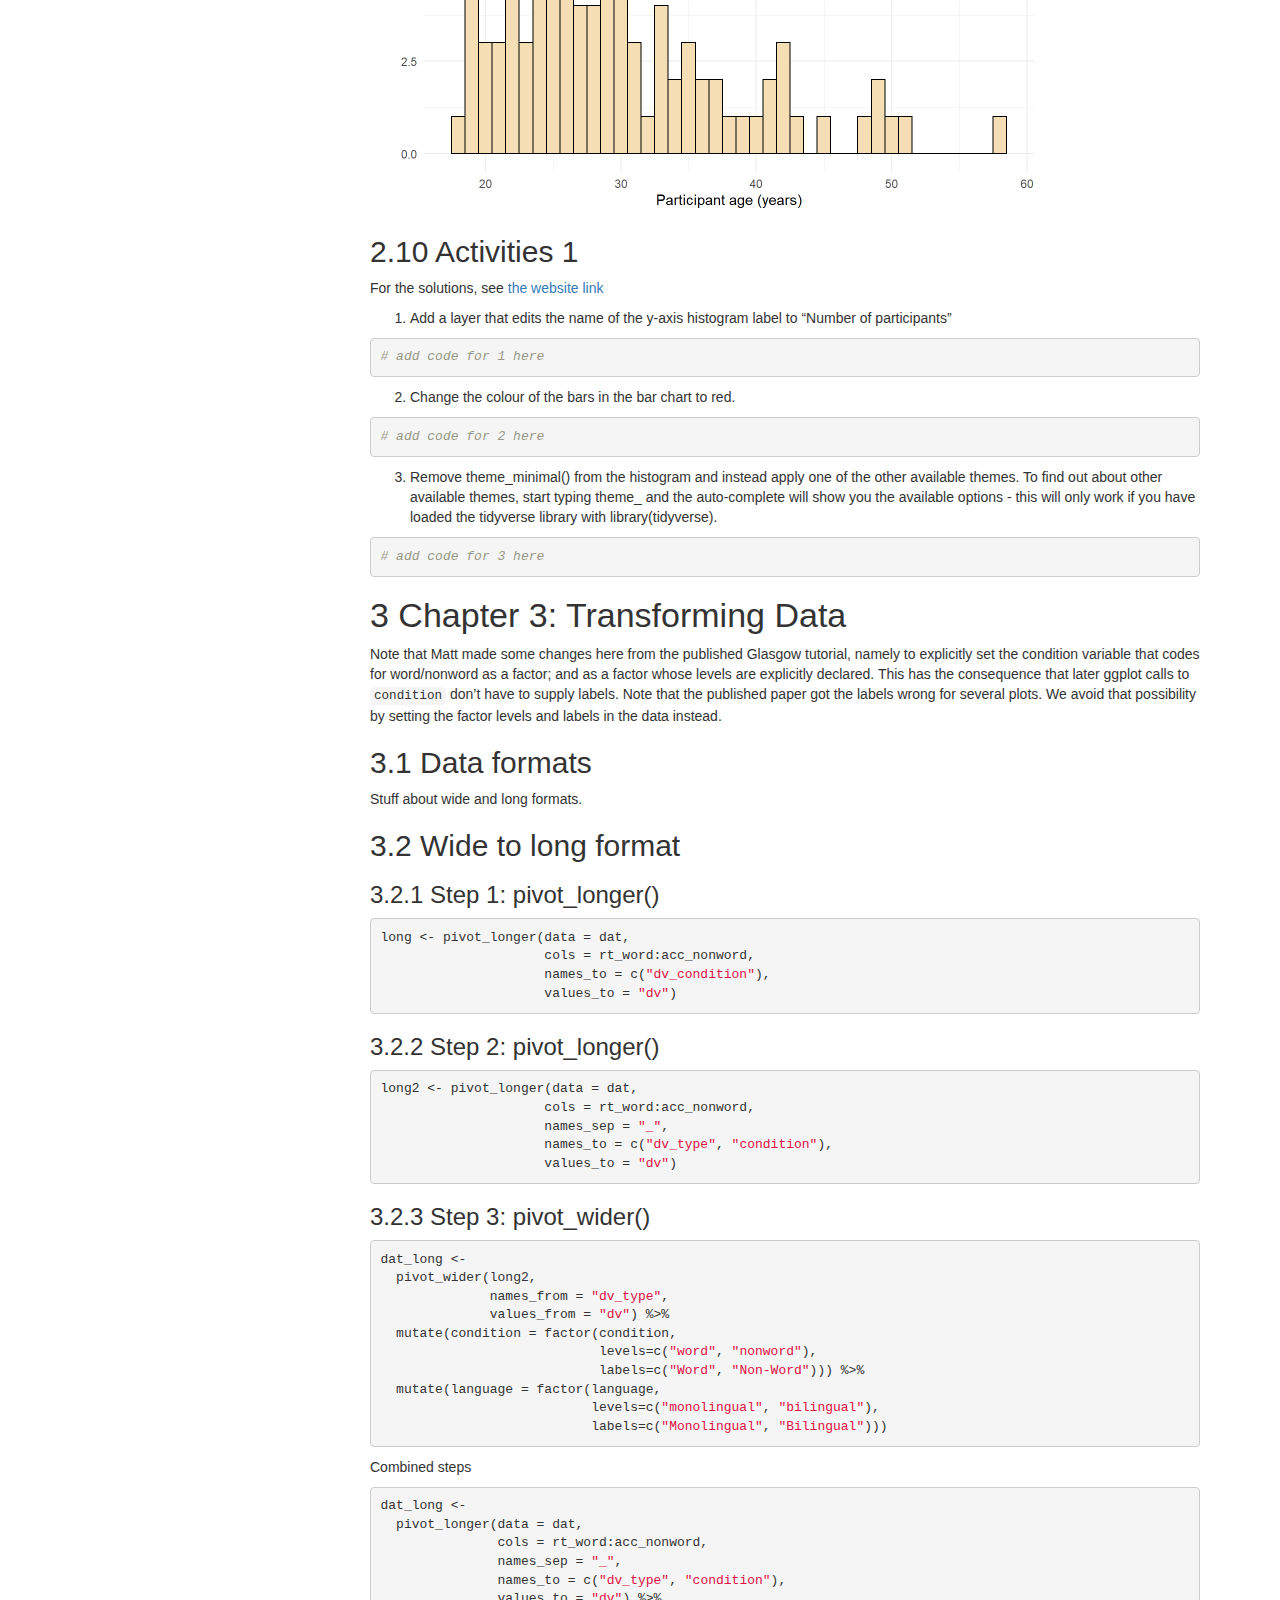
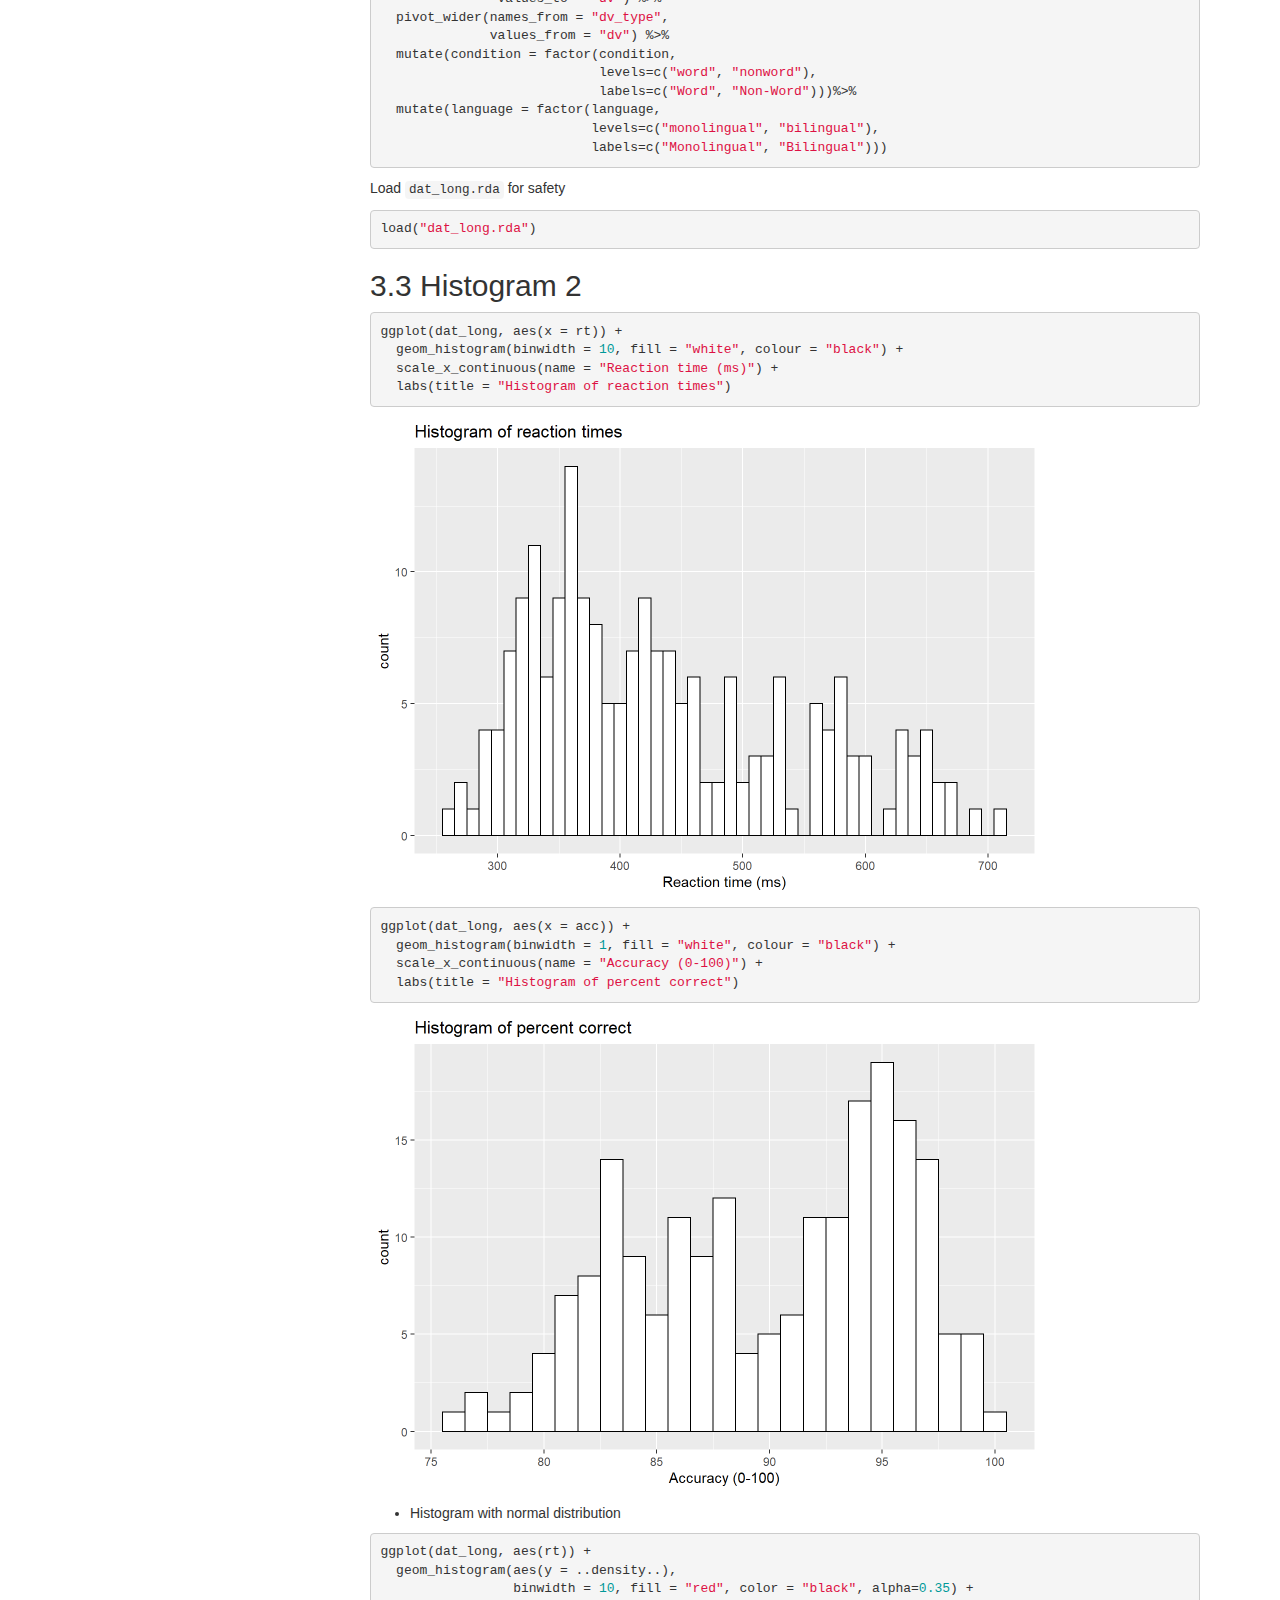
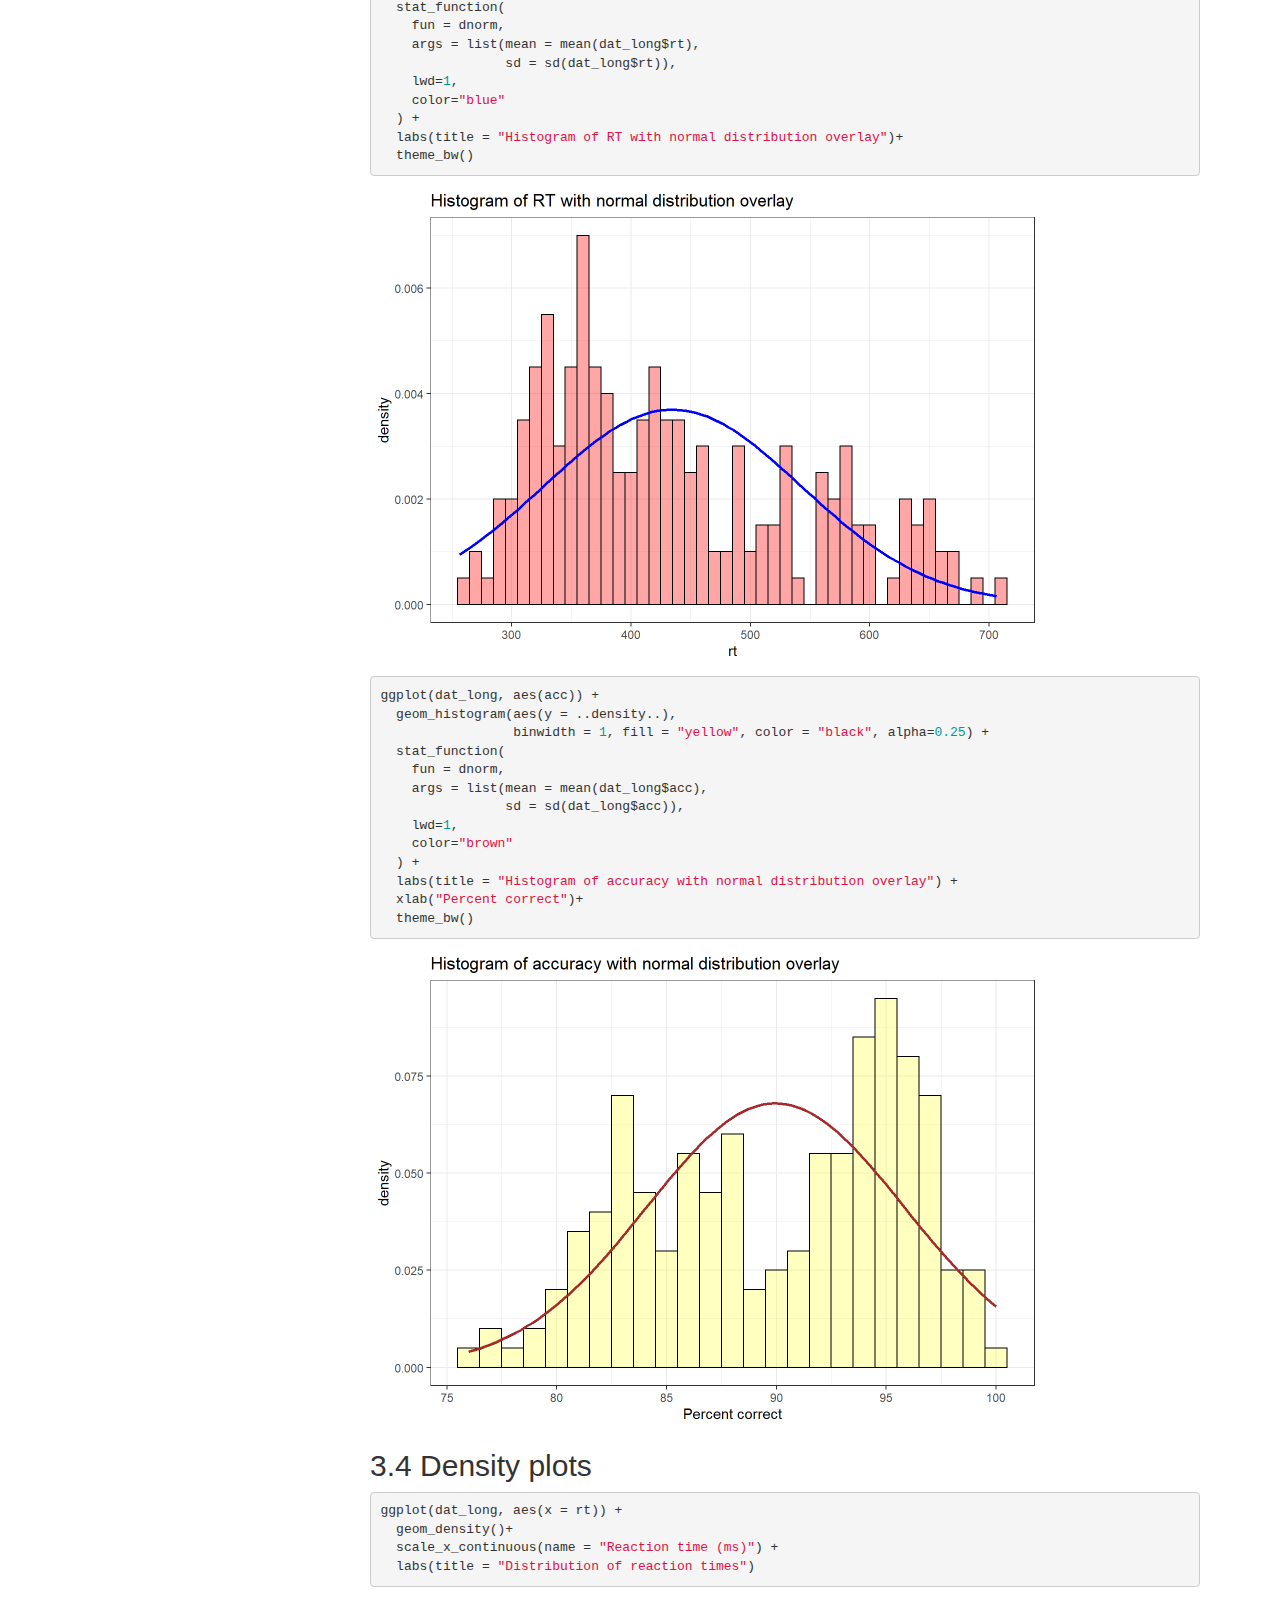
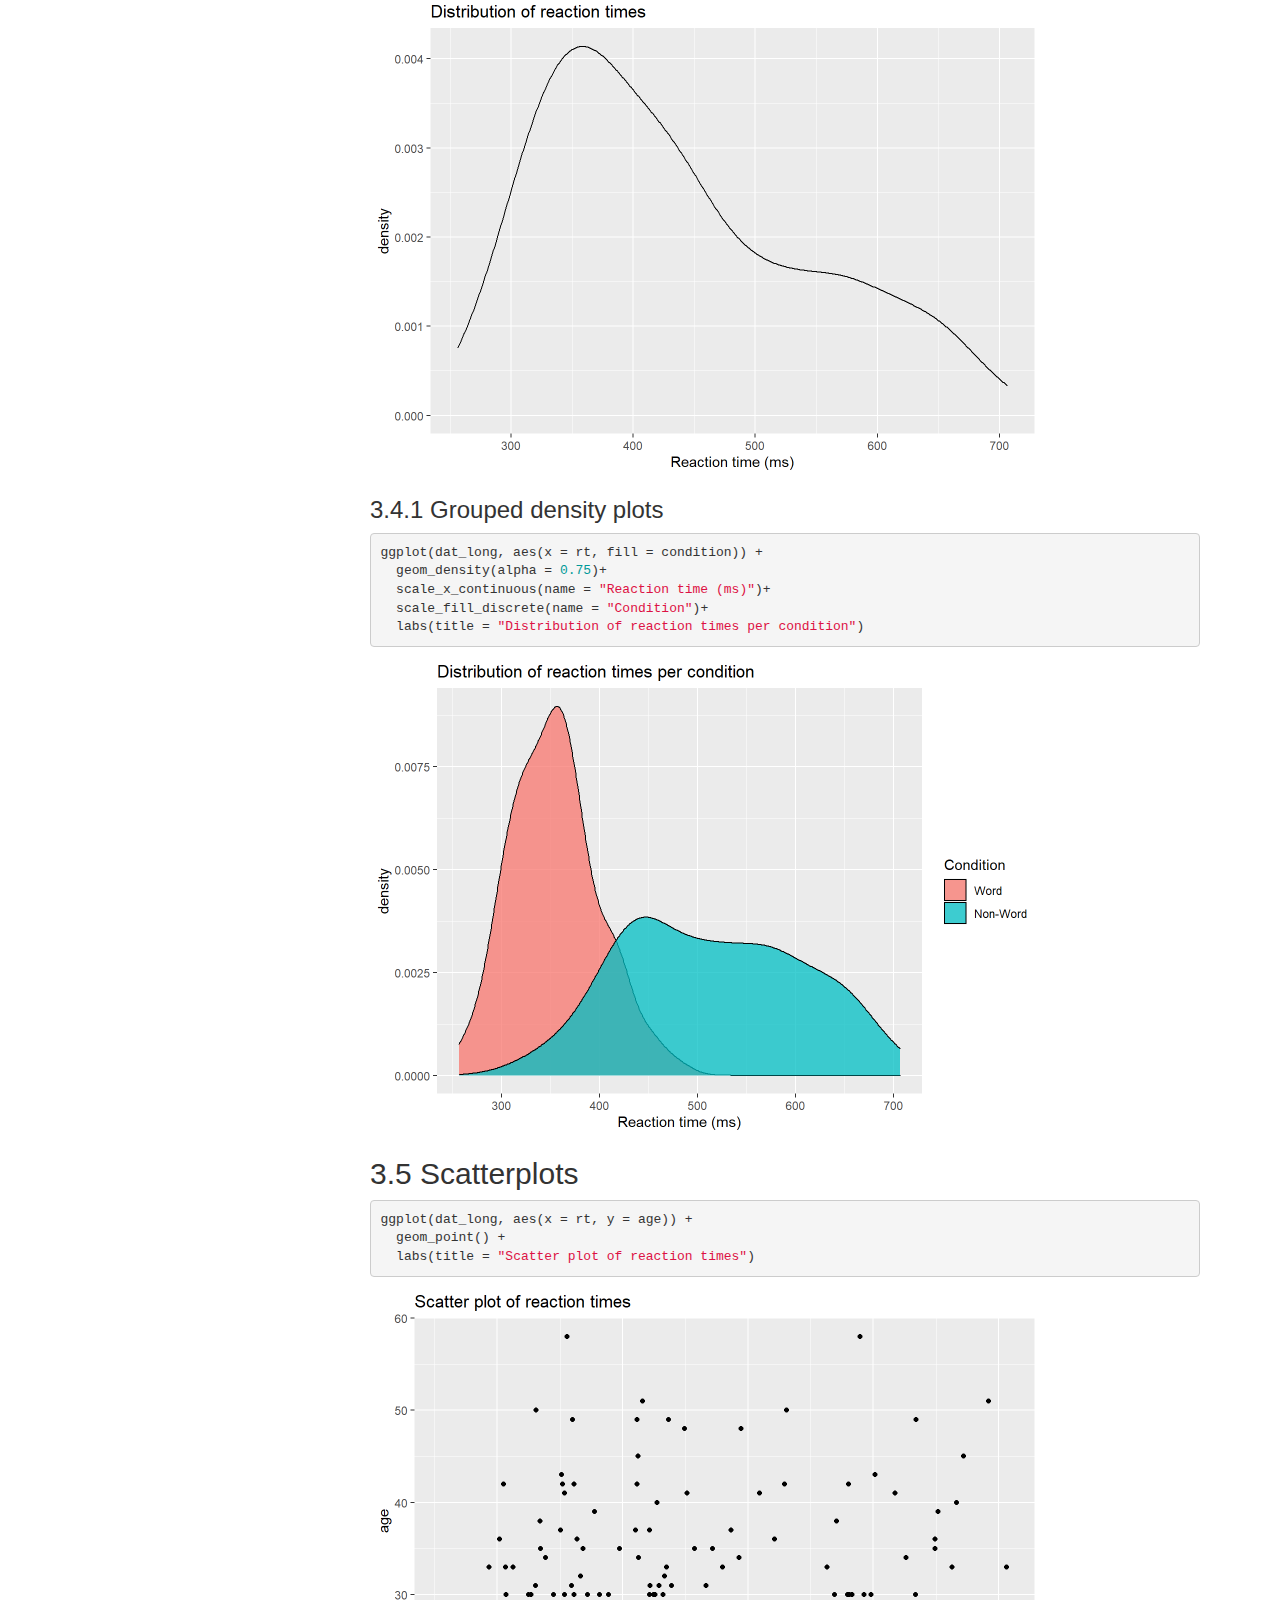
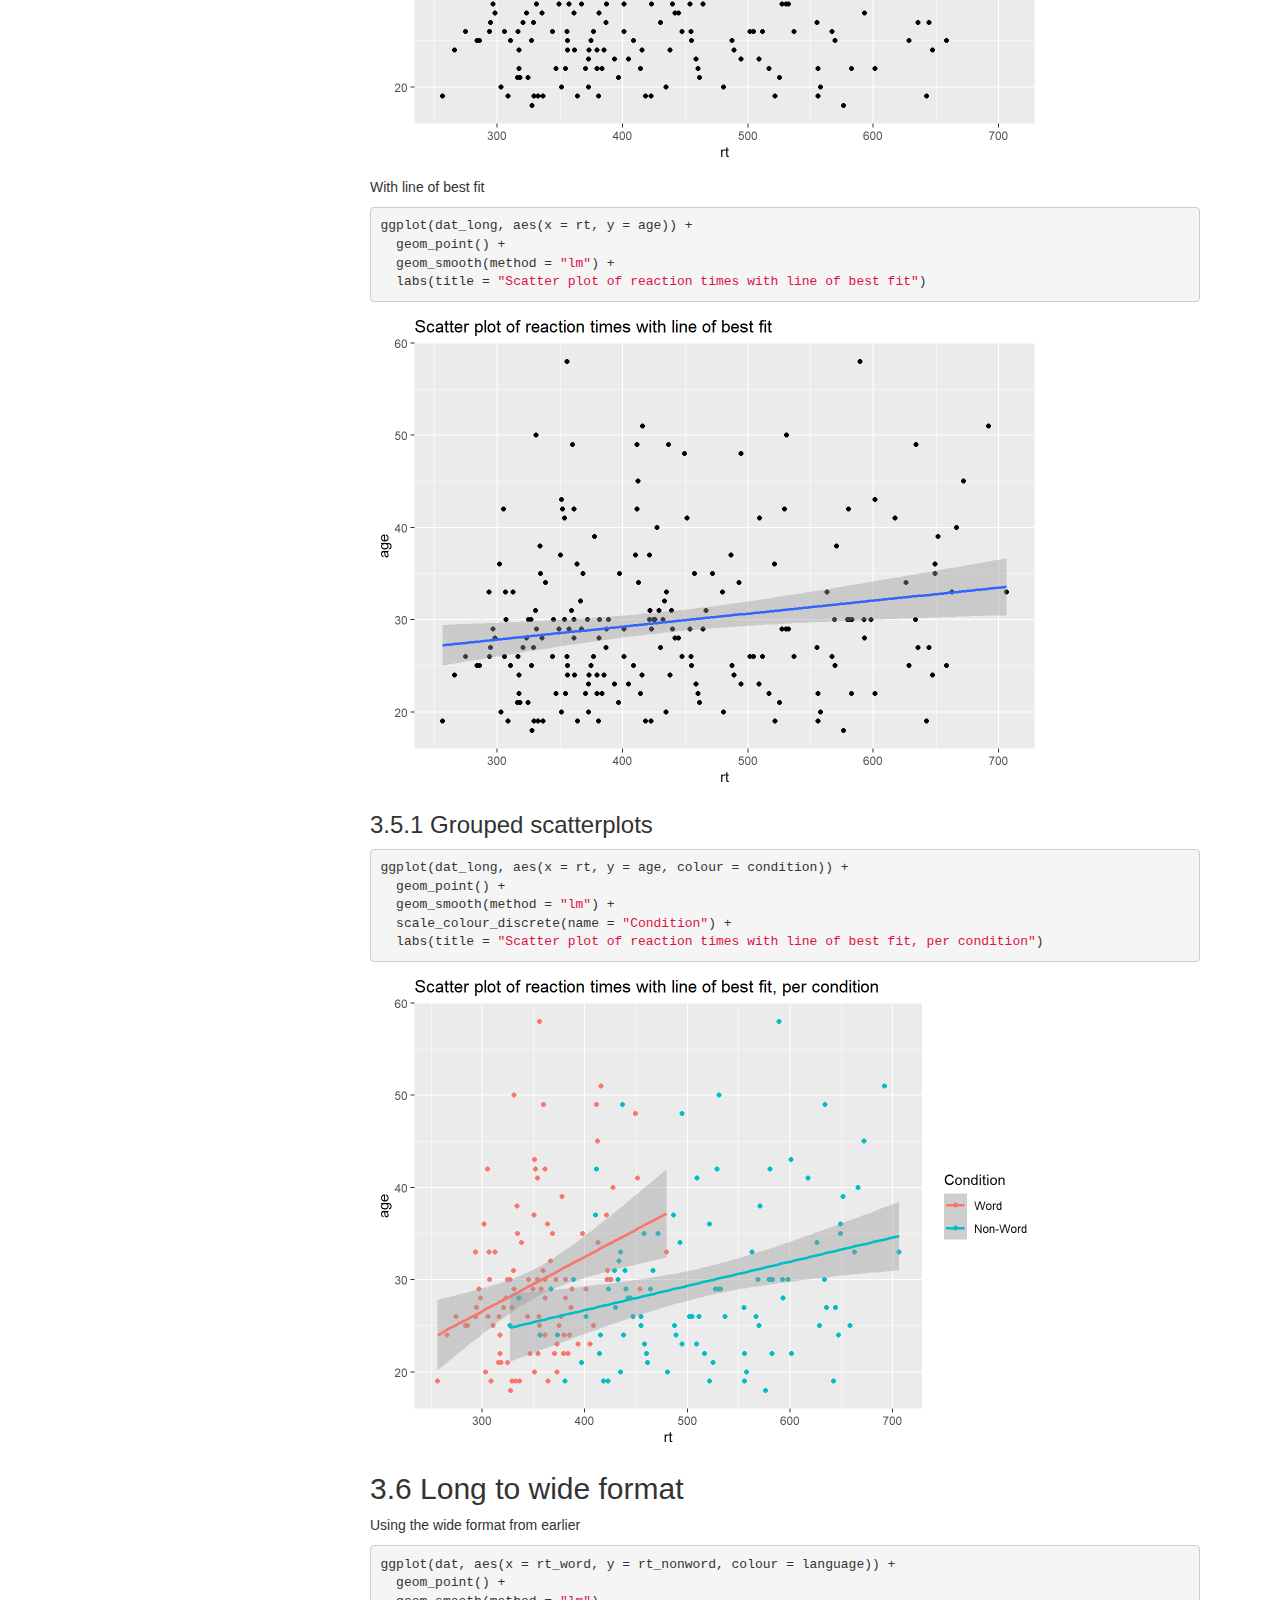
